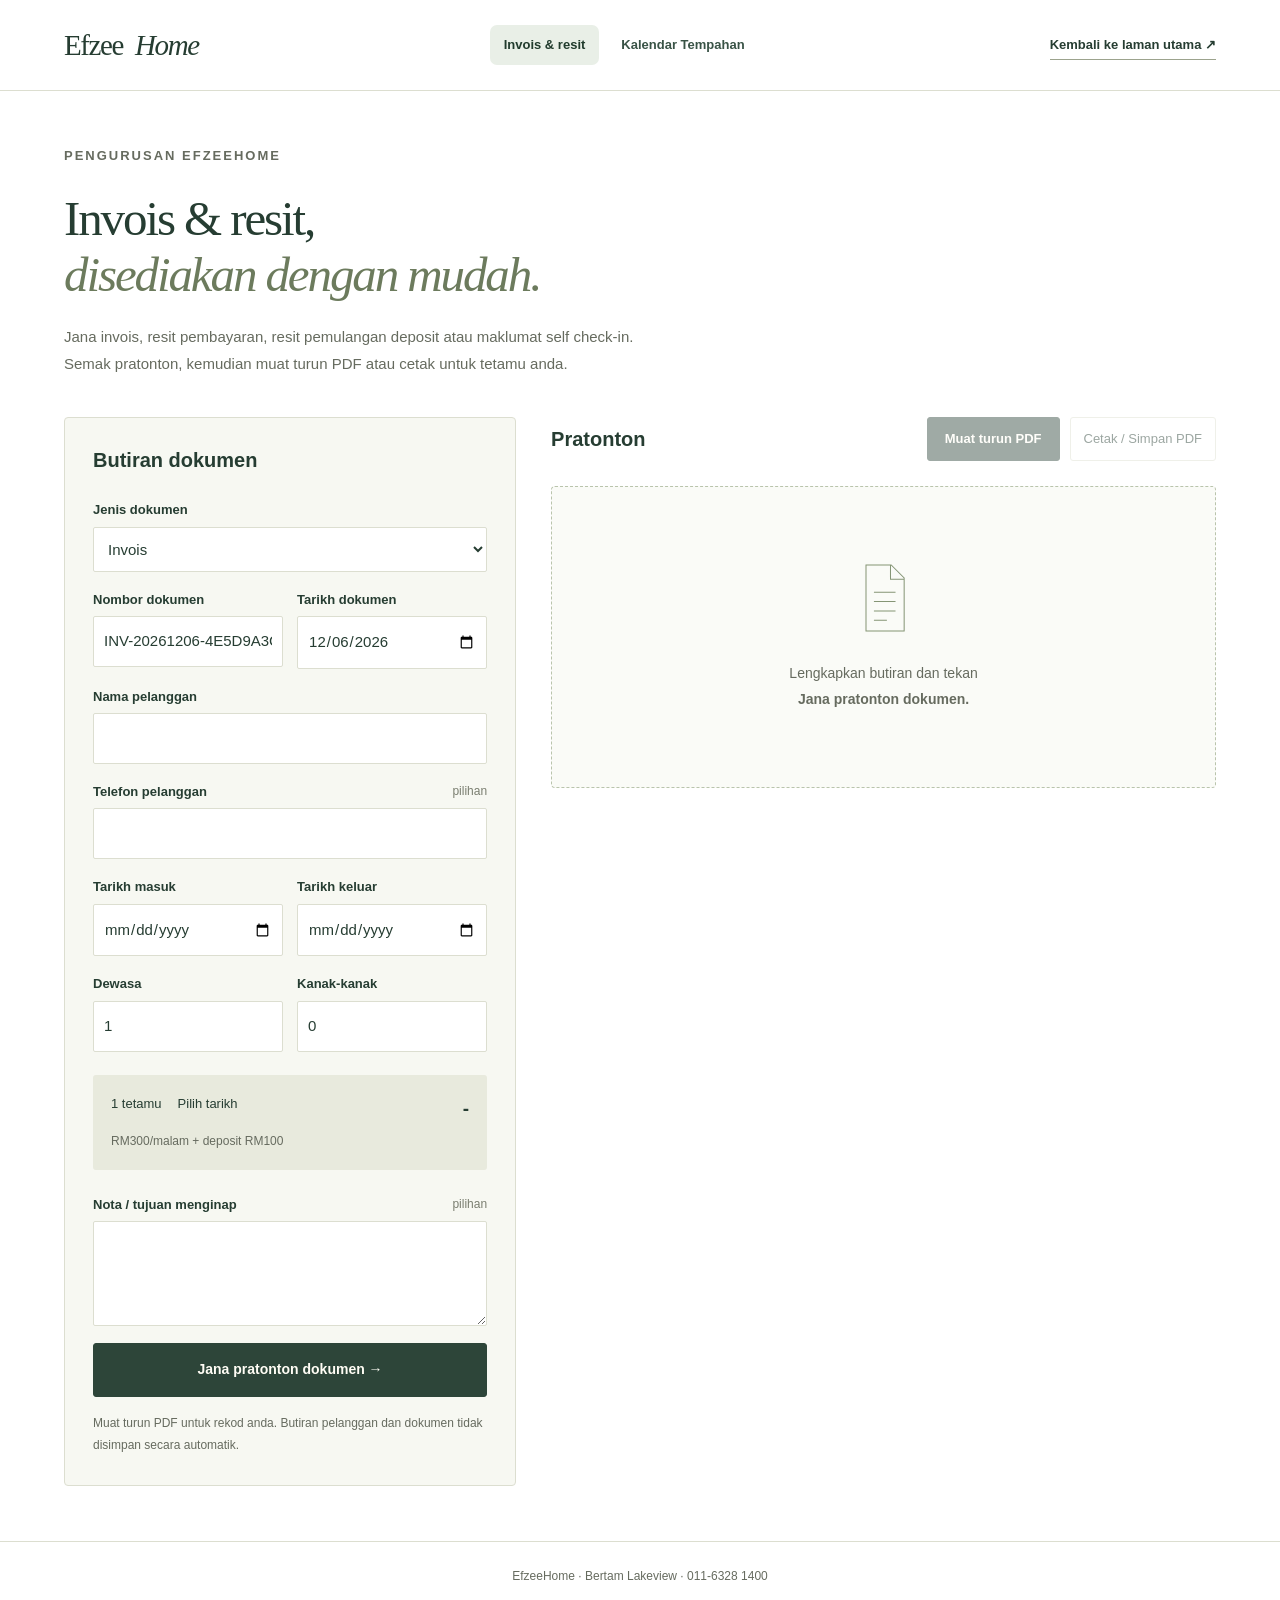
==== EfzeeHome_Pengurusan_02.html @ 1e1222c1 "add pengurusan_02 file" ====
<!doctype html>
<!--
EfzeeHome_Pengurusan — complete single-file HTML export.
Source: existing EfzeeHome Pengurusan version 6, commit b2fa638367b74bf30265bd9118d357f1d5896020.
CSS, JavaScript, the PDF library, favicon and the original house photograph are embedded.
Customer information is processed in the current browser session and is not saved automatically.

Bundled pdf-lib licence:
MIT License

Copyright (c) 2019 Andrew Dillon

Permission is hereby granted, free of charge, to any person obtaining a copy
of this software and associated documentation files (the "Software"), to deal
in the Software without restriction, including without limitation the rights
to use, copy, modify, merge, publish, distribute, sublicense, and/or sell
copies of the Software, and to permit persons to whom the Software is
furnished to do so, subject to the following conditions:

The above copyright notice and this permission notice shall be included in all
copies or substantial portions of the Software.

THE SOFTWARE IS PROVIDED "AS IS", WITHOUT WARRANTY OF ANY KIND, EXPRESS OR
IMPLIED, INCLUDING BUT NOT LIMITED TO THE WARRANTIES OF MERCHANTABILITY,
FITNESS FOR A PARTICULAR PURPOSE AND NONINFRINGEMENT. IN NO EVENT SHALL THE
AUTHORS OR COPYRIGHT HOLDERS BE LIABLE FOR ANY CLAIM, DAMAGES OR OTHER
LIABILITY, WHETHER IN AN ACTION OF CONTRACT, TORT OR OTHERWISE, ARISING FROM,
OUT OF OR IN CONNECTION WITH THE SOFTWARE OR THE USE OR OTHER DEALINGS IN THE
SOFTWARE.

-->

<html lang="ms"><head><meta charset="utf-8"><meta name="viewport" content="width=device-width,initial-scale=1"><meta name="robots" content="noindex,nofollow"><meta name="theme-color" content="#2d4539"><title>EfzeeHome | Jana Invois & Resit</title><link rel="icon" href="[data-uri]">
<style data-source="styles.css">
:root{--page:#fff;--cream:#f7f4ec;--paper:#fff;--forest:#2d4539;--ink:#263d32;--sage:#e8eadd;--muted:#666b5f;--line:#dcded0;--gold:#ad8056;--serif:Georgia,'Times New Roman',serif;--sans:Inter,'Segoe UI',Arial,sans-serif}
*{box-sizing:border-box}html{scroll-behavior:smooth;scroll-padding-top:110px}body{margin:0;background:var(--page);color:var(--ink);font-family:var(--sans);font-size:15px;line-height:1.65;-webkit-font-smoothing:antialiased}a{color:inherit;text-decoration:none}button,input,select{font:inherit}button,a,input,select,summary{-webkit-tap-highlight-color:transparent}a,button,summary{touch-action:manipulation}button{cursor:pointer}button:disabled{cursor:wait}img{display:block;max-width:100%}button:focus-visible,a:focus-visible,summary:focus-visible,input:focus-visible,select:focus-visible{outline:3px solid #ae7549;outline-offset:5px}.icon{width:24px;height:24px;fill:none;stroke:currentColor;stroke-width:1.5;stroke-linecap:round;stroke-linejoin:round;flex-shrink:0}.icon-defs{position:absolute;width:0;height:0;overflow:hidden}.section-wrap{width:min(1232px,calc(100% - 112px));margin-inline:auto}.section-space{padding-block:110px}.eyebrow{font-size:13px;letter-spacing:2px;line-height:1.5;font-weight:650;margin:0 0 25px}.tiny-line{width:30px;height:1px;background:var(--gold);display:inline-block;vertical-align:middle;margin-right:12px}h1,h2,h3,p{margin-top:0}h1,h2{font-family:var(--serif);font-weight:400;letter-spacing:-2.1px;line-height:1.08}h2{font-size:clamp(38px,4vw,54px);margin-bottom:24px}h1 em,h2 em{font-weight:400;color:#6c7b5d}p{color:var(--muted)}.button{display:inline-flex;align-items:center;justify-content:center;gap:20px;min-height:54px;padding:15px 22px;background:var(--forest);color:#fffdf5;font-size:15px;font-weight:600;border:1px solid var(--forest);border-radius:3px;line-height:1.4;transition:background .18s,transform .18s}.button:hover{background:#3e5845;transform:translateY(-2px)}.button .icon{width:20px;height:20px}.button-small{min-height:42px;padding:11px 17px;gap:14px}.text-link{display:inline-flex;align-items:center;gap:13px;font-size:15px;font-weight:600;border-bottom:1px solid #9ca38d;padding-block:5px;line-height:1.5}.text-link:hover{color:#74805b;border-color:currentColor}.text-link .icon{width:18px;height:18px}.skip-link{position:fixed;top:8px;left:12px;z-index:1000;padding:12px 20px;background:white;transform:translateY(-150%)}.skip-link:focus{transform:none}
.topline{padding:9px 56px;background:var(--forest);color:#f3eedf;font-size:13px;letter-spacing:.8px;display:flex;justify-content:space-between}.topline-right{opacity:.8}.site-header{position:sticky;top:0;z-index:20;background:rgba(255,255,255,.97);border-bottom:1px solid rgba(45,69,57,.12)}.header-inner{max-width:1344px;margin:auto;display:flex;justify-content:space-between;align-items:center;gap:30px;padding:22px 56px}.brand{font-family:var(--serif);font-size:29px;letter-spacing:-1.4px;line-height:1.2;display:flex;align-items:center;gap:12px}.brand-light{font-style:italic;font-weight:400}.brand-mark{width:40px;height:40px;display:grid;place-items:center;border:1px solid #afb59d;border-radius:50%}.brand-mark .icon{width:21px;height:21px;stroke-width:1.15}.brand small{font-family:var(--sans);font-size:12px;font-weight:500;letter-spacing:1.8px;display:block;margin-top:5px}.header-inner nav{display:flex;align-items:center;gap:28px;font-size:14px;font-weight:550}.header-inner nav>a:not(.button){padding-block:10px;border-bottom:1px solid transparent}.header-inner nav>a:not(.button):hover{border-color:var(--gold)}.menu-toggle{display:none}
.hero{display:grid;grid-template-columns:1.04fr 1fr;gap:6%;padding-top:52px;padding-bottom:45px;align-items:center}.hero-copy{padding-block:22px 12px}.hero .eyebrow{font-size:12px;letter-spacing:1.5px}.hero h1{font-size:clamp(60px,7.6vw,102px);line-height:1.015;letter-spacing:-4px;margin:0 0 29px}.hero-description{max-width:370px;font-size:15px;line-height:1.9;margin-bottom:29px}.hero-actions{display:flex;align-items:center;gap:23px;flex-wrap:wrap}.hero-actions .text-link{font-size:14px}.hero-note{display:flex;align-items:center;gap:11px;font-size:13px;color:var(--muted);margin-top:44px}.hero-note .icon{width:18px;height:18px;color:#7b8869}.hero-art{margin:0;position:relative}.art-frame{position:relative;overflow:hidden;border-radius:45% 45% 3px 3px;background:#e0d7c5;aspect-ratio: .9}.art-frame>img{width:100%;height:100%;object-fit:cover}.art-label{position:absolute;bottom:29px;left:24px;padding:15px 23px 17px;background:rgba(250,247,236,.94);font-family:var(--serif);font-size:18px;line-height:1.4;border-radius:2px;box-shadow:0 6px 30px #4f473215}.art-label em{color:#637154;font-size:22px}.small-sun{float:left;font-size:30px;color:#a77e4d;margin-right:12px;line-height:1.7}.art-location{position:absolute;top:38px;left:50%;transform:translateX(-50%);font-size:12px;text-transform:uppercase;letter-spacing:2px;display:flex;align-items:center;gap:6px;white-space:nowrap}.art-location .icon{width:13px;height:13px}.hero-art figcaption{font-size:12px;letter-spacing:1.6px;text-align:right;color:#7c806f;margin-top:11px}
.quick-facts{border-top:1px solid var(--line);border-bottom:1px solid var(--line);display:grid;grid-template-columns:repeat(4,1fr);padding-block:29px}.fact{display:flex;align-items:center;gap:19px;padding-left:28px;border-right:1px solid var(--line)}.fact:first-child{padding-left:0}.fact:last-child{border:0}.fact>.icon{width:30px;height:30px;color:#6f7e61;stroke-width:1.15}.fact>div{display:flex;align-items:baseline;gap:11px}.fact strong{font-family:var(--serif);font-size:39px;font-weight:400;line-height:1}.fact span{font-size:13px;color:var(--muted)}.fact-text>div{display:block}.fact-text strong{font-family:var(--sans);font-size:15px;font-weight:600;display:block;margin-bottom:9px}.fact-text span{display:block;font-size:12px}
.section-heading{display:grid;grid-template-columns:1fr 1fr;column-gap:12%;align-items:end}.section-heading .eyebrow{grid-column:1/-1;margin-bottom:24px}.section-heading h2{margin-bottom:0}.section-heading>p:last-child{font-size:15px;max-width:375px;line-height:1.9;margin-bottom:4px}.amenity-grid{display:grid;grid-template-columns:repeat(4,1fr);margin-top:52px;border-top:1px solid var(--line);border-left:1px solid var(--line)}.amenity{border-bottom:1px solid var(--line);border-right:1px solid var(--line);padding:28px 25px 25px;transition:background .2s}.amenity:hover{background:#eeeee2}.amenity>.icon{width:30px;height:30px;stroke-width:1.2;margin-bottom:18px;color:#6c7b5b}.amenity h3{font-size:15px;margin-bottom:7px;font-weight:600}.amenity p{font-size:13px;line-height:1.8;margin-bottom:0;max-width:180px}.photo-note{margin-top:23px;display:flex;justify-content:space-between;align-items:center;gap:20px;font-size:13px}.photo-note>span{display:flex;gap:10px;align-items:center;color:var(--muted)}.photo-note>span .icon{width:18px;height:18px}.photo-note a{font-size:13px}
.stay-guide{background:var(--sage)}.guide-inner{padding-block:85px;display:grid;grid-template-columns:1fr 1fr;gap:12%}.guide-intro h2{font-size:46px}.guide-intro>p:not(.eyebrow){font-size:15px;max-width:310px;line-height:1.9}.guide-seal{margin-top:35px;display:flex;align-items:center;gap:13px;font-size:13px;color:#6d765f}.guide-seal>.icon{width:42px;height:42px;padding:10px;border:1px solid #b9c0a8;border-radius:50%}.rules{display:flex;flex-direction:column;justify-content:center}.rule{padding:28px 0;border-top:1px solid #c4cbb5;display:flex;gap:22px;align-items:baseline}.rule:last-child{border-bottom:1px solid #c4cbb5}.rule-number{font-size:13px;color:#839074}.rule h3{font-family:var(--serif);font-weight:400;font-size:25px;margin:0 0 6px;letter-spacing:-.5px}.rule p{font-size:14px;line-height:1.8;margin:0;max-width:300px}.rule>.icon{width:17px;height:17px;margin-left:auto;color:#82916c}
.location{display:grid;grid-template-columns:1fr 1fr;gap:12%;align-items:center}.location-title>p:not(.eyebrow){max-width:345px;font-size:15px;line-height:1.9}.location-title .location-note{font-size:12px!important;max-width:300px;margin:17px 0 0;color:#848776}.location-card{background:#ebe4d4;padding:29px 35px 23px;position:relative;overflow:hidden;border-radius:3px}.location-ornament{margin:-3px -35px 20px}.location-ornament svg{width:100%;height:auto;max-height:210px;stroke:#9a9f81;stroke-width:1.2;fill:none;stroke-linecap:round;stroke-linejoin:round}.location-caption{font-size:12px;font-weight:600;letter-spacing:1.7px;color:#73795e}.location-card>p{font-family:var(--serif);font-size:29px;line-height:1.3;letter-spacing:-.7px;color:var(--ink);margin-top:15px;margin-bottom:30px}.location-card>p em{color:#7c8565}.location-card-bottom{border-top:1px solid #cdc9b5;padding-top:17px;display:flex;justify-content:space-between;align-items:center;font-size:12px}.location-card-bottom>span:first-child{font-family:var(--serif);font-size:18px;letter-spacing:-.7px}.location-card-bottom>span:last-child{display:flex;align-items:center;gap:4px}.location-card-bottom .icon{width:12px;height:12px}
.faq{display:grid;grid-template-columns:1fr 1.2fr;gap:10%;padding-bottom:105px}.faq h2{font-size:45px}.faq .eyebrow{margin-bottom:20px}.faq-list{border-top:1px solid var(--line)}details{border-bottom:1px solid var(--line)}summary{display:flex;align-items:center;justify-content:space-between;gap:20px;list-style:none;cursor:pointer;font-size:15px;font-weight:550;padding:20px 0}summary::-webkit-details-marker{display:none}summary>span{font-size:23px;font-weight:300;line-height:1;transition:transform .15s}details[open] summary>span{transform:rotate(45deg)}details>p{font-size:14px;line-height:1.9;max-width:440px;margin:0 35px 20px 0}
.booking-section{background:var(--forest);color:var(--cream)}.booking-layout{padding-block:90px;display:grid;grid-template-columns:1fr 1fr;gap:12%;align-items:center}.booking-copy .eyebrow{color:#c9cdb8}.booking-copy h2{font-size:57px;margin-bottom:28px;line-height:1.13}.booking-copy h2 em{color:#c4cba9}.booking-copy>p:not(.eyebrow){color:#c0c8b8;font-size:15px;line-height:1.95;max-width:335px}.phone-link{display:inline-flex;gap:30px;align-items:center;font-family:var(--serif);font-size:28px;letter-spacing:-.3px;margin-top:17px;border-bottom:1px solid #748270;padding-bottom:7px}.phone-link .icon{width:20px;height:20px}.phone-link:hover{color:#d1d8bb}.booking-note{display:flex;align-items:center;gap:9px;font-size:12px;color:#c0c8b8;margin-top:29px}.booking-note .icon{width:17px;height:17px}.booking-card{padding:32px;background:var(--paper);color:var(--ink);border-radius:3px;box-shadow:0 10px 35px #10221818}.booking-card-header{display:flex;align-items:center;justify-content:space-between;margin-bottom:22px;padding-bottom:16px;border-bottom:1px solid var(--line)}.booking-card-header .eyebrow{font-size:12px;margin:0;letter-spacing:1.7px}.booking-card-header .icon{width:20px;height:20px;color:#8a9279}.booking-card h3{font-family:var(--serif);font-size:25px;font-weight:400;letter-spacing:-.6px;margin-bottom:23px}.field{margin-bottom:17px;min-width:0}.field label{display:flex;align-items:center;justify-content:space-between;gap:8px;font-size:13px;font-weight:600;margin-bottom:6px}.field label>span{font-size:12px;color:#7a7e70;font-weight:400}.field input,.field select{appearance:auto;display:block;width:100%;min-width:0;background:#f5f3ea;border:1px solid #dcded0;border-radius:2px;color:var(--ink);padding:12px 10px;font-size:14px;min-height:44px}.field input::placeholder{color:#8a8d7d}.field input:focus,.field select:focus{background:white;border-color:#798568}.date-fields{display:grid;grid-template-columns:1fr 1fr;gap:12px}.stay-summary{display:flex;justify-content:space-between;gap:10px;font-size:12px;padding-block:10px 14px;line-height:1.7}.summary-home{font-family:var(--serif);font-style:italic;color:#858e76}.booking-submit{width:100%;justify-content:space-between;gap:8px;font-size:14px;min-height:51px;padding:13px 15px}.booking-submit .icon{width:18px;height:18px}.form-note{font-size:12px;line-height:1.9;text-align:center;color:#7b8070;margin:12px 7px 0}.form-error{font-size:13px;color:#a13c28;margin:0 0 12px;background:#fff0e9;padding:9px 11px;border-left:2px solid #b2694b}.noscript-note{font-size:14px}.noscript-note a{text-decoration:underline}
.site-footer{padding-block:43px;display:flex;align-items:center;justify-content:space-between;gap:30px}.footer-brand{font-size:28px;display:block}.site-footer p{font-size:12px;margin:6px 0 0}.footer-center,.footer-contact{display:flex;flex-direction:column;font-size:12px;gap:8px;color:var(--muted)}.footer-contact{text-align:right}.footer-contact>a{display:flex;align-items:center;gap:10px;justify-content:end;font-weight:600;color:var(--ink)}.footer-contact .icon{width:15px;height:15px}.mobile-booking{display:none}
@media(min-width:1450px){.hero{padding-top:65px;padding-bottom:60px}.hero h1{font-size:108px}.header-inner{max-width:1456px}.art-frame{max-height:660px}.hero-description{font-size:14px}.hero .eyebrow{font-size:13px}}
@media(max-width:1100px){.section-wrap{width:calc(100% - 72px)}.header-inner{padding-inline:36px}.topline{padding-inline:36px}.header-inner nav{gap:20px}.hero{gap:5%}.hero h1{font-size:79px;letter-spacing:-3px}.hero-description{font-size:15px}.hero-actions{gap:15px}.hero-actions .button{font-size:14px;padding-inline:15px;gap:12px}.hero-actions .text-link{font-size:13px}.hero-note{margin-top:28px;font-size:12px}.fact{padding-left:18px;gap:12px}.fact>div{gap:8px}.fact strong{font-size:34px}.fact span{font-size:12px}.fact-text strong{font-size:14px}.fact-text span{font-size:12px}.fact>.icon{width:25px;height:25px}.section-space{padding-block:85px}.section-heading{column-gap:8%}.amenity{padding:23px 20px}.guide-inner,.location,.booking-layout{gap:8%}.guide-intro h2{font-size:40px}.booking-copy h2{font-size:49px}.booking-card{padding:26px}.art-label{left:18px;bottom:22px;padding:12px 17px;font-size:15px}.art-label em{font-size:19px}.small-sun{font-size:25px}.faq{padding-bottom:85px}}
@media(max-width:800px){html{scroll-padding-top:95px}.header-inner{padding:18px 30px}.section-wrap{width:calc(100% - 60px)}.topline{padding-inline:30px}.brand{font-size:27px}.brand-mark{width:36px;height:36px}.header-inner nav{gap:15px;font-size:13px}.header-inner nav>a:nth-child(3){display:none}.button-small{padding:10px 12px;font-size:13px;gap:10px}.hero{gap:5%;padding-top:38px}.hero h1{font-size:64px;letter-spacing:-2.6px}.hero .eyebrow{font-size:12px;letter-spacing:1.1px}.tiny-line{width:19px;margin-right:8px}.hero-description{font-size:14px;line-height:1.8;margin-bottom:22px}.hero-actions{align-items:start;flex-direction:column;gap:12px}.hero-note{font-size:12px;margin-top:20px;gap:8px}.art-frame{aspect-ratio:.73}.art-frame>img{object-fit:cover;object-position:51% center}.art-label{left:12px;right:12px;font-size:14px;text-align:center;padding-inline:8px}.art-label em{font-size:17px}.small-sun{display:none}.art-location{font-size:12px;letter-spacing:1px;top:30px}.hero-art figcaption{font-size:12px;letter-spacing:1px}.quick-facts{grid-template-columns:repeat(2,1fr);padding-block:0}.fact{padding:22px;border-right:0}.fact:first-child{padding-left:22px}.fact:nth-child(odd){border-right:1px solid var(--line)}.fact:nth-child(-n+2){border-bottom:1px solid var(--line)}.fact-text strong{font-size:15px}.fact-text span{font-size:12px}.section-heading h2{font-size:38px}.section-heading>p:last-child{font-size:14px}.amenity-grid{grid-template-columns:repeat(2,1fr);margin-top:35px}.amenity{padding:25px}.amenity p{max-width:none;font-size:14px}.amenity h3{font-size:15px}.photo-note{align-items:start;flex-direction:column;gap:11px}.guide-inner{gap:7%;padding-block:65px}.guide-intro h2{font-size:34px}.guide-intro>p:not(.eyebrow){font-size:14px}.rule{gap:12px;padding:23px 0}.rule h3{font-size:21px}.rule p{font-size:13px}.guide-seal{font-size:12px}.location{gap:6%}.location h2{font-size:38px}.location-title>p:not(.eyebrow){font-size:14px}.location .text-link{font-size:13px}.location-card{padding:20px 23px}.location-ornament{margin-inline:-23px}.location-card>p{font-size:24px}.location-caption{font-size:12px;letter-spacing:1.1px}.location-card-bottom{font-size:12px}.location-card-bottom>span:first-child{font-size:17px}.faq{gap:7%;grid-template-columns:.8fr 1.2fr}.faq h2{font-size:35px}.faq summary{font-size:14px}.booking-layout{gap:6%;padding-block:65px}.booking-copy h2{font-size:40px}.booking-copy>p:not(.eyebrow){font-size:14px}.booking-copy .eyebrow{font-size:12px}.booking-card{padding:22px}.booking-card h3{font-size:23px}.booking-card-header{margin-bottom:18px}.date-fields{gap:8px}.field input,.field select{padding:10px 7px;font-size:13px}.booking-submit{font-size:13px;padding-inline:10px}.booking-submit>.icon:first-child{display:none}.stay-summary{font-size:12px}.booking-note{font-size:12px}.phone-link{font-size:25px;gap:18px}.field label>span{font-size:12px}}
@media(max-width:600px){html{scroll-padding-top:85px}.section-wrap{width:calc(100% - 40px)}.topline{padding:7px 20px;font-size:12px;letter-spacing:.4px}.header-inner{padding:14px 20px;gap:10px}.brand{font-size:27px;gap:9px}.brand small{font-size:12px;letter-spacing:1.3px}.brand-mark{width:34px;height:34px}.menu-toggle{display:flex;gap:8px;align-items:center;background:transparent;border:1px solid #c8ceba;padding:10px 12px;border-radius:2px;color:var(--ink);font-size:13px}.menu-bars,.menu-bars:after,.menu-bars:before{display:block;width:14px;height:1px;background:currentColor;position:relative}.menu-bars:before,.menu-bars:after{content:'';position:absolute;left:0}.menu-bars:before{top:-4px}.menu-bars:after{top:4px}.header-inner nav{display:none;position:absolute;top:100%;left:0;right:0;background:var(--page);padding:12px 20px 22px;border-bottom:1px solid var(--line);box-shadow:0 15px 25px #2337260d;font-size:15px;align-items:stretch;gap:5px}.header-inner nav.is-open{display:flex;flex-direction:column}.header-inner nav>a:not(.button){padding-block:12px}.header-inner nav>a:nth-child(3){display:block}.header-inner nav>.button{margin-top:8px;min-height:44px;font-size:15px;justify-content:space-between}.hero{display:flex;flex-direction:column;padding-top:35px;padding-bottom:29px;gap:30px;align-items:stretch}.hero-copy{padding:0}.hero .eyebrow{font-size:12px;letter-spacing:1.2px;margin-bottom:20px}.hero h1{font-size:clamp(62px,15.5vw,89px);line-height:1.02;letter-spacing:-3px;margin-bottom:23px}.hero h1 br:nth-child(2){display:none}.hero h1 em:before{content:' '}.hero-description{font-size:15px;max-width:340px;margin-bottom:24px;line-height:1.85}.hero-actions{flex-direction:row;align-items:center;gap:18px}.hero-actions .button{font-size:14px;min-height:49px;padding:13px 16px}.hero-actions .text-link{font-size:13px;gap:6px}.hero-note{margin-top:23px;font-size:12px;max-width:none}.hero-art{width:100%}.art-frame{aspect-ratio:1.08;border-radius:43% 43% 3px 3px}.art-frame>img{object-position:50% 62%}.art-label{left:17px;right:auto;bottom:18px;font-size:15px;padding:12px 19px;text-align:left}.art-label em{font-size:20px}.small-sun{display:block;font-size:27px}.art-location{font-size:12px;letter-spacing:1px;top:24px}.hero-art figcaption{font-size:12px;margin-top:9px}.quick-facts{margin-top:4px}.fact{gap:13px;padding:22px 13px}.fact:first-child{padding-left:13px}.fact>.icon{width:25px;height:25px}.fact>div{gap:9px}.fact strong{font-size:34px}.fact span{font-size:12px}.fact-text strong{font-size:14px;margin-bottom:7px}.fact-text span{font-size:12px}.section-space{padding-block:61px}.section-heading{display:block}.eyebrow{font-size:12px;letter-spacing:1.6px;margin-bottom:18px}.section-heading .eyebrow{margin-bottom:18px}h2,.section-heading h2{font-size:37px;letter-spacing:-1.4px;line-height:1.14}.section-heading>p:last-child{font-size:14px;margin-top:23px;max-width:340px}.amenity-grid{margin-top:28px}.amenity{padding:24px 16px}.amenity>.icon{width:28px;height:28px;margin-bottom:15px}.amenity h3{font-size:14px}.amenity p{font-size:12px;line-height:1.8}.photo-note{gap:9px;margin-top:20px;font-size:12px}.photo-note .text-link{font-size:12px;gap:7px}.guide-inner{display:block;padding-block:56px}.guide-intro h2{font-size:37px}.guide-intro>p:not(.eyebrow){max-width:300px;font-size:14px}.guide-seal{display:none}.rules{margin-top:28px}.rule{padding:22px 0;gap:18px}.rule h3{font-size:24px}.rule p{font-size:13px;max-width:240px}.rule-number{font-size:12px}.location{display:block}.location-title h2{font-size:40px}.location-title>p:not(.eyebrow){font-size:14px;max-width:310px}.location-title .location-note{font-size:12px!important}.location-card{margin-top:30px;padding:22px 26px}.location-ornament{margin:-2px -26px 15px}.location-ornament svg{max-height:180px}.location-caption{font-size:12px;letter-spacing:1.5px}.location-card>p{font-size:28px;margin-bottom:28px}.location-card-bottom{font-size:12px}.faq{display:block;padding-bottom:60px}.faq h2{font-size:37px;margin-bottom:28px}.faq h2 br{display:none}.faq h2 em:before{content:' '}.faq summary{font-size:14px;padding-block:18px}.faq details p{font-size:13px}.booking-layout{display:block;padding-block:55px 42px}.booking-copy h2{font-size:47px;line-height:1.1;letter-spacing:-1.7px;margin-bottom:24px}.booking-copy>p:not(.eyebrow){font-size:14px;max-width:330px}.booking-copy .eyebrow{font-size:12px}.booking-note{margin-top:18px;font-size:12px}.phone-link{margin-top:12px;font-size:28px}.booking-card{margin-top:32px;padding:24px 20px}.booking-card h3{font-size:25px}.booking-card-header .eyebrow{font-size:12px}.field{margin-bottom:18px}.field label{font-size:13px}.field label>span{font-size:12px}.field input,.field select{font-size:15px;min-height:47px;padding:11px 10px}.date-fields{gap:12px}.booking-submit{min-height:52px;font-size:14px;padding:13px 14px}.booking-submit>.icon:first-child{display:block}.stay-summary{font-size:12px}.form-note{font-size:12px}.site-footer{align-items:start;flex-wrap:wrap;padding-block:33px 95px;gap:25px}.site-footer>div:first-child{width:100%}.footer-brand{font-size:30px}.site-footer p{font-size:13px}.footer-center,.footer-contact{font-size:12px}.footer-center{gap:6px}.footer-contact{margin-left:auto;gap:6px}.mobile-booking{display:flex;position:fixed;bottom:12px;left:20px;right:20px;z-index:10;justify-content:space-between;padding:14px 20px;min-height:50px;font-size:15px;box-shadow:0 4px 25px #162d3340;border:1px solid #d4d9c645}.mobile-booking.is-hidden{visibility:hidden;pointer-events:none;opacity:0}.button:hover{transform:none}}
@media(max-width:360px){.hero h1{font-size:57px}.hero-actions{gap:12px}.hero-actions .button{font-size:13px;padding-inline:12px;gap:10px}.hero-actions .text-link{font-size:12px}.field label>span{font-size:12px}.booking-card{padding-inline:16px}.date-fields{gap:9px}.field input{font-size:14px;padding-inline:7px}.booking-submit{font-size:13px}.fact{gap:8px;padding-inline:10px}.fact:first-child{padding-left:10px}.fact-text strong{font-size:13px}.fact-text span{font-size:12px}}
@media(prefers-reduced-motion:reduce){html{scroll-behavior:auto}*,*:before,*:after{transition:none!important;animation:none!important}}

/* Real property photography. Original files remain available in the viewer. */
.gallery-section{border-bottom:1px solid var(--line)}
.photo-grid{display:grid;grid-template-columns:repeat(6,minmax(0,1fr));gap:34px 26px;margin-top:42px}
.gallery-card{grid-column:span 2;min-width:0;display:block;border-radius:3px}
.gallery-card.gallery-wide{grid-column:span 3}
.gallery-card figure{margin:0}
.gallery-image{position:relative;overflow:hidden;background:var(--sage);border-radius:3px;aspect-ratio:4/5}
.gallery-wide .gallery-image{aspect-ratio:4/3}
.gallery-image>img{width:100%;height:100%;object-fit:cover;object-position:center;transition:transform .3s}
.gallery-card:hover .gallery-image>img{transform:scale(1.025)}
.gallery-expand{position:absolute;right:13px;bottom:13px;background:rgba(255,255,255,.94);border:1px solid #dcded0;color:var(--forest);padding:7px 11px;border-radius:2px;font-size:12px;font-weight:600}
.gallery-card figcaption{display:flex;justify-content:space-between;align-items:start;gap:15px;padding-top:15px}
.gallery-card h3{font-family:var(--serif);font-size:25px;font-weight:400;line-height:1.25;margin:0 0 5px;letter-spacing:-.5px}
.gallery-card figcaption p{font-size:13px;margin:0;line-height:1.6}
.gallery-number{font-size:12px;color:var(--muted);padding-top:5px}
.gallery-footnote{font-size:12px;text-align:right;margin:26px 0 0;color:var(--muted)}
.photo-viewer{width:min(1000px,calc(100% - 32px));max-width:none;max-height:calc(100dvh - 32px);padding:0;border:1px solid var(--line);border-radius:4px;background:white;color:var(--ink);overflow:auto;overscroll-behavior:contain}
.photo-viewer:not([open]){display:none}
.photo-viewer::backdrop{background:rgba(16,31,24,.85)}
.photo-viewer-inner{padding:20px 24px}
.photo-viewer-top,.photo-viewer-caption,.photo-viewer-nav{display:flex;align-items:center;justify-content:space-between;gap:18px}
.photo-viewer-top{padding-bottom:15px}
.photo-viewer-top .eyebrow{font-size:12px;margin:0;letter-spacing:1.5px}
.photo-control{display:inline-flex;align-items:center;justify-content:center;gap:10px;min-height:44px;padding:9px 14px;background:white;border:1px solid var(--line);border-radius:3px;color:var(--ink);font-size:14px}
.photo-control:hover{background:var(--sage)}
.photo-control>span{font-size:23px;line-height:1}
.photo-stage{display:flex;align-items:center;justify-content:center;background:var(--cream);min-height:150px}
.photo-stage img{width:auto;height:auto;max-width:100%;max-height:65dvh;object-fit:contain}
.photo-viewer-caption{padding-top:17px;align-items:start}
.photo-viewer-caption h3{font-family:var(--serif);font-weight:400;font-size:23px;letter-spacing:-.4px;line-height:1.4;margin:0}
.photo-viewer-caption>span{flex-shrink:0;font-size:13px;color:var(--muted);padding-top:5px}
.photo-viewer-nav{border-top:1px solid var(--line);margin-top:18px;padding-top:15px}
.photo-key-hint{font-size:12px;color:var(--muted);text-align:center}
@media(max-width:900px){.photo-grid{gap:28px 20px}.gallery-card h3{font-size:23px}.gallery-card figcaption p{font-size:12px}}
@media(max-width:600px){.photo-grid{grid-template-columns:repeat(2,minmax(0,1fr));gap:27px 16px;margin-top:28px}.gallery-card,.gallery-card.gallery-wide{grid-column:span 1}.gallery-card:first-child{grid-column:1/-1}.gallery-image,.gallery-wide .gallery-image{aspect-ratio:3/4}.gallery-card:first-child .gallery-image{aspect-ratio:4/3}.gallery-card h3{font-size:22px}.gallery-card figcaption{padding-top:12px;gap:7px}.gallery-number{display:none}.gallery-expand{font-size:12px;right:8px;bottom:8px;padding:6px 9px}.gallery-footnote{font-size:12px;margin-top:22px}.photo-viewer{width:calc(100% - 20px);max-height:calc(100dvh - 20px)}.photo-viewer-inner{padding:13px 12px}.photo-viewer-top{padding-bottom:12px;gap:10px}.photo-viewer-top .eyebrow{font-size:11px;letter-spacing:1px}.photo-stage img{max-height:60dvh}.photo-viewer-caption h3{font-size:21px}.photo-viewer-caption{gap:12px}.photo-viewer-caption>span{font-size:12px}.photo-viewer-nav{gap:10px;margin-top:14px;padding-top:12px}.photo-key-hint{display:none}.photo-control{font-size:13px;padding-inline:12px}}

/* Readability refinements for the larger supporting text. */
.fact>div{min-width:0}.fact span{line-height:1.5}.fact-text strong{line-height:1.35}.hero-actions{row-gap:16px}.field label{flex-wrap:wrap}.booking-submit{line-height:1.5}.art-label{max-width:calc(100% - 36px)}.photo-note{flex-wrap:wrap}.stay-summary{flex-wrap:wrap}.brand small{letter-spacing:1px;font-size:11px}.hero-art figcaption{letter-spacing:1px}
@media(max-width:1000px){.quick-facts{grid-template-columns:repeat(2,1fr);padding-block:0}.fact{padding:24px;border-right:0}.fact:first-child{padding-left:24px}.fact:nth-child(odd){border-right:1px solid var(--line)}.fact:nth-child(-n+2){border-bottom:1px solid var(--line)}}
@media(min-width:601px) and (max-width:900px){.menu-toggle{display:flex;gap:9px;align-items:center;background:transparent;border:1px solid #c8ceba;padding:11px 14px;border-radius:2px;color:var(--ink);font-size:13px}.menu-bars,.menu-bars:after,.menu-bars:before{display:block;width:14px;height:1px;background:currentColor;position:relative}.menu-bars:before,.menu-bars:after{content:'';position:absolute;left:0}.menu-bars:before{top:-4px}.menu-bars:after{top:4px}.header-inner nav{display:none;position:absolute;top:100%;left:0;right:0;background:var(--page);padding:14px 30px 24px;border-bottom:1px solid var(--line);box-shadow:0 15px 25px #2337260d;font-size:14px;align-items:stretch;gap:5px}.header-inner nav.is-open{display:flex;flex-direction:column}.header-inner nav>a:nth-child(3){display:block}.header-inner nav>a:not(.button){padding-block:12px}.header-inner nav>.button{margin-top:8px;min-height:48px;font-size:14px;justify-content:space-between}}
@media(max-width:800px){.booking-layout{grid-template-columns:1fr;gap:36px}.booking-copy>p:not(.eyebrow){max-width:500px}.booking-copy h2 br:nth-child(2){display:none}.booking-card{width:100%;max-width:560px;justify-self:center}.hero .eyebrow{letter-spacing:1px}.hero-note{align-items:flex-start}}
@media(max-width:600px){.brand small{font-size:10px;letter-spacing:.5px}.hero-actions{flex-wrap:wrap}.hero-note{font-size:12px}.fact{padding:22px 12px;gap:10px}.fact:first-child{padding-left:12px}.fact strong{font-size:34px}.fact-text strong{font-size:14px}.fact span,.fact-text span{font-size:12px}.field input,.field select{font-size:16px}.booking-submit{font-size:14px}.booking-submit>.icon:first-child{display:none}.site-footer{padding-bottom:115px}.mobile-booking{font-size:15px}.topline{font-size:12px;gap:10px}.topline-right{text-align:right}.art-location{top:32px}.art-location .icon{width:15px;height:15px}}
@media(max-width:420px){.date-fields{grid-template-columns:1fr;gap:0}.booking-card{padding-inline:20px}.booking-submit{font-size:13px;gap:7px}.hero-art figcaption{font-size:11px}.topline{font-size:12px}.hero-actions .button{font-size:14px}.hero-actions .text-link{font-size:13px}.brand small{font-size:11px;letter-spacing:0}.brand-mark{display:none}}

/* Inquiry and payment details. */
textarea{font:inherit;resize:vertical}.field textarea{display:block;width:100%;background:#f5f3ea;border:1px solid var(--line);border-radius:2px;color:var(--ink);padding:12px;font-size:14px;line-height:1.7;min-height:105px}.field textarea:focus{outline:3px solid #ae7549;outline-offset:3px;background:white}.field-hint{font-size:12px;margin:-5px 0 20px;line-height:1.65}.booking-layout{grid-template-columns:.9fr 1.1fr;gap:8%;align-items:start}.booking-rate{display:flex;align-items:baseline;gap:8px;margin:25px 0 5px;color:var(--cream)}.booking-rate strong{font-family:var(--serif);font-weight:400;font-size:48px;line-height:1.2}.booking-rate span{font-size:15px;color:#c4cba9}.bank-card{border:1px solid #6f826d;background:#344e40;padding:26px;margin-top:35px;border-radius:3px}.bank-card .eyebrow{font-size:12px;color:#c4cba9;margin-bottom:14px}.bank-card h3{font-family:var(--serif);font-size:28px;font-weight:400;margin-bottom:23px}.bank-card dl{margin:0}.bank-card dl>div{margin-bottom:18px}.bank-card dt{font-size:12px;color:#c0c8b8;margin-bottom:5px}.bank-card dd{margin:0;font-size:15px;line-height:1.7;overflow-wrap:anywhere;color:var(--cream)}.bank-card .bank-number{font-size:25px;letter-spacing:1.2px;font-variant-numeric:tabular-nums}.bank-card button{padding:10px 13px;border:1px solid #a6b19a;color:var(--cream);font-size:13px;background:transparent;border-radius:2px;min-height:43px}.bank-card button:hover{background:#435c47}.bank-card p:last-child{font-size:12px;color:#c0c8b8;line-height:1.8;margin:16px 0 0}.copy-status{display:block;font-size:12px;color:#d4dcc5;margin-top:8px;min-height:18px}.cost-summary{background:#eef0e6;border:1px solid var(--line);padding:18px;border-radius:3px;margin-top:23px}.cost-summary dl{margin:0}.cost-summary dl>div{display:flex;align-items:baseline;justify-content:space-between;gap:14px;margin-bottom:12px}.cost-summary dt{font-size:13px;line-height:1.65}.cost-summary dd{font-size:14px;font-weight:600;white-space:nowrap;margin:0;font-variant-numeric:tabular-nums}.cost-summary dl>.cost-total{border-top:1px solid #c4cbb5;padding-top:15px;margin:17px 0 0}.cost-total dt{font-weight:650}.cost-total dd{font-size:21px}.deposit-policy{font-size:13px;line-height:1.85;margin:17px 0 22px}.form-note{font-size:12px}.owner-link{font-size:12px!important;text-decoration:underline;text-underline-offset:3px;line-height:1.6}.field input,.field select{font-size:15px}.booking-card .field label{font-size:13px}.booking-card .field label>span{font-size:12px}.booking-card .booking-submit{font-size:14px}
@media(max-width:1000px){.booking-layout{gap:6%;grid-template-columns:.85fr 1.15fr}.bank-card{padding:22px}.cost-summary{padding:15px}.cost-summary dt{font-size:12px}.cost-summary dd{font-size:13px}.cost-total dd{font-size:20px}}
@media(max-width:800px){.booking-layout{grid-template-columns:1fr;gap:36px}.bank-card{max-width:560px}.booking-card{max-width:600px}.booking-copy h2 br:nth-child(2){display:block}}
@media(max-width:600px){.field input,.field select,.field textarea{font-size:16px}.cost-summary{padding:16px 13px}.cost-summary dt{font-size:12px}.cost-summary dd{font-size:13px}.cost-total dd{font-size:20px}.booking-rate strong{font-size:43px}.bank-card .bank-number{font-size:25px}.booking-card .booking-submit{font-size:13px}.deposit-policy{font-size:13px}.form-note{font-size:12px}.field-hint{font-size:12px}.cost-total{flex-wrap:wrap}}

.payment-confirmation h3{margin-bottom:12px}.payment-confirmation p:last-child{font-size:14px;margin:0;line-height:1.85}

</style>

<style data-source="documents.css">
.documents-page{background:#fff}.document-header{display:flex;justify-content:space-between;align-items:center;gap:20px;padding:25px 5%;border-bottom:1px solid var(--line)}.document-header .text-link{font-size:13px}.documents-main{max-width:1450px;margin:auto;padding:55px 5%}.documents-intro{max-width:700px;margin-bottom:40px}.documents-intro h1{font-size:49px;line-height:1.15;margin-bottom:20px}.documents-intro h1 em{color:#6c7b5d}.documents-intro>p:last-child{font-size:15px;line-height:1.8;max-width:590px}.documents-layout{display:grid;grid-template-columns:minmax(300px,.85fr) minmax(0,1.25fr);gap:35px;align-items:start}.document-form-panel{padding:28px;background:#f7f8f2;border:1px solid var(--line);border-radius:4px}.document-form-panel h2,.preview-toolbar h2{font-family:var(--sans);font-size:20px;letter-spacing:0;font-weight:600;line-height:1.4;margin-bottom:25px}.document-fields{display:grid;grid-template-columns:1fr 1fr;gap:14px}.document-form-panel .field label{font-size:13px}.document-form-panel .field label>span{font-size:12px}.document-form-panel .field input,.document-form-panel .field select,.document-form-panel .field textarea{background:white;font-size:15px}.document-form-panel .field-hint{font-size:12px;margin:8px 0 0}.document-form-panel button[type=submit]{width:100%;font-size:14px}.document-form-panel fieldset{border:1px solid #c7d0bc;margin:22px 0;padding:20px 15px 8px;border-radius:3px}.document-form-panel legend{font-size:14px;font-weight:600;padding-inline:7px}.document-help{font-size:12px;line-height:1.85;margin:15px 0 0;color:var(--muted)}.document-quote{background:var(--sage);padding:18px;display:flex;flex-wrap:wrap;gap:8px 16px;border-radius:3px;font-size:13px;margin:6px 0 24px}.document-quote strong{margin-left:auto;font-size:19px}.document-quote small{width:100%;font-size:12px;color:var(--muted)}.preview-toolbar{display:flex;align-items:center;justify-content:space-between;gap:15px;flex-wrap:wrap}.preview-toolbar h2{margin:0}.preview-toolbar>div{display:flex;gap:10px;flex-wrap:wrap}.preview-toolbar .button{font-size:13px;min-height:43px}.print-button{padding:10px 13px;min-height:43px;border:1px solid var(--line);background:white;color:var(--ink);border-radius:3px;font-size:13px}.print-button:hover{background:var(--sage)}button:disabled{opacity:.45;cursor:not-allowed}.preview-placeholder{border:1px dashed #b9c4ac;border-radius:4px;padding:75px 25px;margin-top:25px;text-align:center;background:#fafbf7}.preview-placeholder svg{width:58px;height:72px;stroke:#859575;fill:none;stroke-width:1.4}.preview-placeholder p{margin:20px 0 0;font-size:14px;line-height:1.8}.document-paper{background:white;border:1px solid var(--line);box-shadow:0 4px 25px #263d320d;padding:35px;margin-top:25px;font-size:13px;line-height:1.7}.document-paper p{font-size:12px;line-height:1.8}.paper-header{display:flex;justify-content:space-between;gap:20px;border-bottom:2px solid var(--forest);padding-bottom:22px}.paper-header h2{font-size:32px;margin:0 0 8px;letter-spacing:-1px}.paper-header h3{font-size:19px;font-weight:600;margin:0 0 8px;line-height:1.4}.paper-header>div:last-child{text-align:right;max-width:48%;overflow-wrap:anywhere}.paper-header p{margin:0}.paper-customer{margin:25px 0}.paper-label{font-size:10px!important;letter-spacing:1.6px;font-weight:650;color:#758369;margin:0 0 7px!important}.paper-customer h3{font-size:19px;font-weight:600;line-height:1.5;margin:0;overflow-wrap:anywhere}.paper-customer>p:last-child{margin:5px 0 0}.paper-stay{margin:0 0 25px}.paper-stay>div,.paper-payment dl>div{display:grid;grid-template-columns:130px minmax(0,1fr);gap:12px;margin-bottom:7px;font-size:12px}.paper-stay dt,.paper-payment dt{color:var(--muted)}.paper-stay dd,.paper-payment dd{margin:0;overflow-wrap:anywhere}.paper-table{width:100%;border-collapse:collapse;text-align:left;font-size:12px}.paper-table th{background:var(--sage);font-weight:650;padding:11px 10px}.paper-table td{border-bottom:1px solid var(--line);padding:12px 10px;vertical-align:top}.paper-table td:last-child,.paper-table th:last-child{text-align:right;white-space:nowrap}.paper-total{display:flex;justify-content:space-between;gap:15px;padding:17px 10px;margin:12px 0;background:#eef0e6;align-items:center;font-size:12px}.paper-total strong{font-size:21px;white-space:nowrap}.paper-payment{padding:15px 0;border-bottom:1px solid var(--line)}.paper-payment h4,.paper-notes h4{font-size:13px;font-weight:650;margin:0 0 12px}.paper-payment dl{margin:0}.paper-payment dd{font-weight:600}.paper-bank{margin:27px 0 15px}.paper-bank>strong{font-size:14px}.paper-bank p{margin:5px 0 0}.paper-bank b{font-size:16px;font-variant-numeric:tabular-nums}.paper-policy{font-size:11px!important;background:#fafaf4;padding:12px 14px;border-left:2px solid #a6b293}.paper-notes{margin-top:20px;break-inside:avoid}.paper-notes p{white-space:pre-wrap;overflow-wrap:anywhere}.paper-document-note{font-size:11px!important;color:#758369}.paper-footer{font-size:11px;color:var(--muted);border-top:1px solid var(--line);padding-top:15px;margin-top:24px}.documents-footer{border-top:1px solid var(--line);text-align:center;padding:25px;font-size:12px;color:var(--muted)}
@media(max-width:1100px){.documents-layout{grid-template-columns:minmax(280px,.9fr) minmax(0,1fr);gap:25px}.document-paper{padding:25px}.paper-header h2{font-size:27px}.paper-header h3{font-size:17px}.document-form-panel{padding:23px}}
@media(max-width:850px){.documents-layout{grid-template-columns:1fr}.document-form-panel{max-width:650px;width:100%;justify-self:center}.document-preview-panel{max-width:750px;width:100%;justify-self:center}.documents-intro h1{font-size:43px}.document-paper{padding:30px}}
@media(max-width:500px){.document-header{padding:20px;gap:15px}.document-header .brand{font-size:25px}.document-header .text-link{font-size:11px;max-width:130px}.documents-main{padding:35px 20px}.documents-intro h1{font-size:36px}.documents-intro>p:last-child{font-size:14px}.document-form-panel{padding:20px 16px}.document-fields{grid-template-columns:1fr;gap:0}.document-form-panel .field input,.document-form-panel .field select,.document-form-panel .field textarea{font-size:16px}.document-paper{padding:20px 15px}.paper-header{gap:10px}.paper-header h2{font-size:25px}.paper-header h3{font-size:15px}.paper-header p{font-size:10px}.paper-stay>div,.paper-payment dl>div{grid-template-columns:100px minmax(0,1fr);gap:8px}.paper-total{flex-wrap:wrap}.paper-table th,.paper-table td{padding-inline:7px}.paper-table{font-size:11px}.document-quote strong{font-size:18px}.preview-toolbar h2{font-size:19px}}
@page{size:A4;margin:16mm}
.document-form-panel .guest-fields{border:0;margin:0;padding:0;min-width:0}.visually-hidden{position:absolute;width:1px;height:1px;padding:0;margin:-1px;overflow:hidden;clip-path:inset(50%);white-space:nowrap;border:0}
.refund-amount{margin-top:20px}.refund-amount input{font-weight:700;color:var(--forest)!important;background:#eef0e6!important;font-size:23px!important}.refund-confirmation{display:flex;align-items:flex-start;gap:12px;font-size:13px;line-height:1.8;margin:18px 0 10px;cursor:pointer}.refund-confirmation input{flex:0 0 20px;width:20px;height:20px;margin-top:3px;accent-color:var(--forest)}.paper-refund{margin-top:15px}
[hidden]{display:none!important}
/* 65% transparency means the background photograph is rendered at 35% opacity. */
.document-paper.is-checkin{padding:0}
.checkin-sheet{--hotel-gold:#ad8752;--hotel-ivory:#faf7ef;position:relative;isolation:isolate;overflow:hidden;padding:35px;color:var(--forest);background:white}
.checkin-background{position:absolute;inset:0;width:100%;height:100%;object-fit:cover;object-position:center;opacity:.35;z-index:0;pointer-events:none}
.checkin-sheet>*:not(.checkin-background){position:relative;z-index:1}
.checkin-masthead{display:flex;justify-content:space-between;align-items:center;gap:20px;border-bottom:1px solid var(--hotel-gold);padding-bottom:18px;margin-bottom:26px}
.checkin-wordmark{display:block;font-family:var(--serif);font-size:33px;line-height:1.1;letter-spacing:-1.4px}.checkin-wordmark em{font-weight:400}.checkin-place{display:block;margin-top:8px;font-size:10px;letter-spacing:2px;color:#6a5a3e}
.checkin-masthead>p{margin:0;font-size:11px;line-height:1.7;text-align:right;letter-spacing:.7px;color:var(--forest)}
.checkin-hero{margin-bottom:24px;text-align:center}.checkin-heading{min-width:0;padding:7px 0}.checkin-heading .checkin-eyebrow{font-size:10px;letter-spacing:2px;font-weight:650;color:#6a5a3e;margin:0 0 13px}.checkin-heading h2{font-family:var(--serif);font-weight:400;font-size:36px;letter-spacing:-.9px;line-height:1.2;margin:0 0 16px}.checkin-customer{display:block;font-size:31px;font-weight:600;margin:10px 0;overflow-wrap:anywhere}.checkin-destination{display:block;font-size:23px;letter-spacing:0}.checkin-heading>p:last-of-type{font-size:13px;line-height:1.8;margin:0;color:var(--forest)}
.checkin-times{display:grid;grid-template-columns:1fr 1fr;gap:14px;margin:0}.checkin-times>div{min-width:0;padding:17px;background:rgba(250,247,239,.92);border:1px solid #c7b695}.checkin-times dt{font-size:11px;font-weight:600;color:#6a5a3e;margin-bottom:8px}.checkin-times dd{margin:0;font-size:13px;line-height:1.7}.checkin-times dd>span,.checkin-times dd>strong{display:block;overflow-wrap:anywhere}.checkin-times dd>strong{font-size:17px;margin-top:4px}.document-paper .checkin-timezone{font-size:10px;text-align:right;color:var(--forest);margin:7px 0 20px}
.checkin-credentials{display:grid;grid-template-columns:1fr 1fr;gap:14px;margin:0 0 24px}.checkin-credentials>div{min-width:0;background:rgba(250,247,239,.92);border:1px solid #c7b695;padding:18px}.checkin-credentials dt{font-size:12px;font-weight:600;line-height:1.7;margin:0 0 10px;color:#5e573f}.checkin-section-number{color:#6a5a3e;font-size:10px;font-weight:600;letter-spacing:1px;margin-right:6px}.checkin-credentials dd{margin:0;font-size:18px;font-weight:600;line-height:1.6;white-space:pre-wrap;overflow-wrap:anywhere;color:var(--forest)}.checkin-credentials>div:first-child dd{font-size:23px;letter-spacing:1px}.checkin-credentials .checkin-wifi-password-label{margin-top:15px;margin-bottom:5px}
.checkin-address{border-top:1px solid #b39c75;padding:18px;background:rgba(255,255,255,.88)}.checkin-address h3{font-family:var(--sans);font-size:13px;font-weight:600;letter-spacing:0;line-height:1.6;margin:0 0 10px}.checkin-address p{font-size:13px;line-height:1.9;margin-bottom:10px;color:var(--forest)}.checkin-address .checkin-map-label{font-size:12px;font-weight:600;margin:12px 0 4px}.checkin-address a{display:inline-block;font-size:12px;line-height:1.8;color:var(--forest);text-decoration:underline;text-decoration-color:var(--hotel-gold);text-underline-offset:4px;overflow-wrap:anywhere;max-width:100%}
.checkin-welcome{text-align:center;padding:24px 0 22px;margin-top:20px;border-top:1px solid #b39c75}.checkin-welcome p{font-size:13px;font-weight:600;color:var(--forest);line-height:1.8;margin:0 0 8px}.checkin-welcome p:last-child{font-family:var(--serif);font-size:22px;font-style:italic;font-weight:400;margin:0}
.checkin-contact{display:flex;justify-content:space-between;gap:12px;flex-wrap:wrap;border-top:1px solid #b39c75;padding-top:14px;font-size:10px;color:var(--forest);letter-spacing:.4px}
@media(max-width:1100px){.checkin-sheet{padding:25px}.checkin-heading h2{font-size:30px}.checkin-customer{font-size:27px}.checkin-credentials>div{padding:15px}.checkin-credentials>div:first-child dd{font-size:20px}.checkin-times>div{padding:14px}}
@media(max-width:500px){.checkin-sheet{padding:22px 16px}.checkin-masthead{gap:12px;margin-bottom:22px}.checkin-wordmark{font-size:29px}.checkin-masthead>p{font-size:10px}.checkin-place{font-size:9px;letter-spacing:1.4px}.checkin-heading h2{font-size:31px}.checkin-customer{font-size:27px}.checkin-destination{font-size:21px}.checkin-times{gap:10px}.checkin-times>div{padding:12px}.checkin-times dd{font-size:12px}.checkin-times dd>strong{font-size:15px}.checkin-credentials{grid-template-columns:1fr;gap:12px}.checkin-credentials>div{padding:18px}.checkin-welcome p:last-child{font-size:21px}.checkin-address{padding:15px}}
@media print{.checkin-sheet{padding:22px;print-color-adjust:exact;-webkit-print-color-adjust:exact}.checkin-masthead,.checkin-hero,.checkin-times,.checkin-credentials,.checkin-address,.checkin-welcome{break-inside:avoid}.checkin-masthead{margin-bottom:18px;padding-bottom:14px}.checkin-wordmark{font-size:25pt}.checkin-hero{margin-bottom:18px}.checkin-heading h2{font-size:25pt}.checkin-customer{font-size:21pt}.checkin-destination{font-size:16pt}.checkin-times dd{font-size:10pt}.checkin-times dd>strong{font-size:12pt}.checkin-credentials{grid-template-columns:1fr 1fr;margin-bottom:18px}.checkin-credentials dd{font-size:12pt}.checkin-credentials>div:first-child dd{font-size:16pt}.checkin-credentials>div{padding:15px}.checkin-address p{font-size:10pt}.checkin-welcome{padding:18px 0 14px;margin-top:14px}.checkin-welcome p:last-child{font-size:16pt}}
@media print{html,body{background:white!important;color:#263d32!important}.document-header,.documents-intro,.document-form-panel,.preview-toolbar,#document-status,.preview-placeholder,.documents-footer{display:none!important}.documents-main,.documents-layout,.document-preview-panel{display:block!important;width:100%!important;max-width:none!important;margin:0!important;padding:0!important}.document-paper{display:block!important;border:0!important;box-shadow:none!important;padding:0!important;margin:0!important;font-size:10pt;print-color-adjust:exact;-webkit-print-color-adjust:exact}.paper-header,.paper-total,.paper-bank,.paper-policy,.paper-payment{break-inside:avoid}.paper-table thead{display:table-header-group}.paper-table tr{break-inside:avoid}.paper-notes{break-inside:auto}}

/* Guest rules are included only in the check-in document. */
.checkin-house-rules{margin:18px 0 0;padding:16px 20px;background:rgba(250,247,239,.96);border:1px solid #b8a37d;border-radius:3px}
.checkin-house-rules h3{margin:0 0 8px;font:700 15px/1.4 var(--sans);color:#263d32}
.checkin-house-rules ol{margin:0;padding-left:21px}
.checkin-house-rules li{padding-left:3px;margin:0 0 6px;font-size:14px;line-height:1.55;color:#263d32}
.checkin-house-rules li:last-child{margin-bottom:0}
.checkin-house-rules li::marker{font-weight:700}
@media(max-width:500px){.checkin-house-rules{padding:14px 15px}.checkin-house-rules li{font-size:13px}}
@media print{.checkin-house-rules{break-inside:avoid;margin-top:12px;padding:12px 14px;print-color-adjust:exact;-webkit-print-color-adjust:exact}.checkin-house-rules h3{font-size:11pt}.checkin-house-rules li{font-size:10pt;line-height:1.4}}
</style>
<style data-source="calendar.css">
#efzee-documents[hidden],#efzee-calendar[hidden],#efzee-calendar [hidden]{display:none!important}
.efzee-admin-nav{display:flex;justify-content:center;gap:8px;flex-wrap:wrap}
.efzee-admin-nav a{display:inline-flex;align-items:center;min-height:40px;padding:7px 14px;border-radius:7px;color:#395346;font-size:13px;font-weight:700;white-space:nowrap}
.efzee-admin-nav a:hover{background:#f2f5ef}
.efzee-admin-nav a[aria-current="page"]{background:#e9efe7;color:#213b2d}
.ec-page{max-width:1370px;margin:auto;padding:43px 5% 65px;color:#233d31}
.ec-intro{margin-bottom:25px}
.ec-intro .eyebrow{margin:0 0 7px;font-size:11px;color:#526d58}
.ec-intro h1{margin:0 0 8px;font:400 clamp(34px,4.5vw,59px)/1.05 var(--serif)}
.ec-intro p:last-child{margin:0;color:#506257;max-width:64ch}
.ec-layout{display:grid;grid-template-columns:minmax(245px,290px) minmax(0,1fr);align-items:start;gap:20px}
.ec-panel{background:#fff;border:1px solid #dce5dd;border-radius:14px}
.ec-entry,.ec-records{padding:20px}
.ec-panel h2{font:400 26px/1.15 var(--serif);margin:0 0 14px}
.ec-field{display:grid;gap:5px;margin:0 0 13px;min-width:0}
.ec-field label{font-size:13px;color:#314b3d;font-weight:700;line-height:1.3}
.ec-field input,.ec-field select{width:100%;min-width:0;height:43px;border:1px solid #bfcfc3;border-radius:7px;padding:5px 8px;background:white;color:#213b2d;font:inherit;font-size:14px}
.ec-field input::-webkit-date-and-time-value{text-align:left}
.ec-hint,.ec-caption,.ec-storage{color:#506257;font-size:12px;line-height:1.55}
.ec-hint{margin:-3px 0 13px}
.ec-storage{margin:16px 0 0;padding:9px 10px;background:#f2f5ef;border-radius:6px}
.ec-storage.ec-warning,.ec-error{background:#fff0ed;color:#8b2333}
.ec-error{padding:8px 10px;border-radius:6px;font-size:13px;margin:0 0 12px}
.ec-form-actions,.ec-tool-actions,.ec-arrows{display:flex;align-items:center;gap:6px;flex-wrap:wrap}
.ec-primary,.ec-plain,.ec-arrows button{display:inline-flex;justify-content:center;align-items:center;min-height:40px;border-radius:7px;border:1px solid #c7d5ca;padding:6px 12px;background:#fff;color:#294737;font:inherit;font-size:13px;font-weight:700}
.ec-primary{background:#294737;color:white;border-color:#294737}
.ec-primary:hover{background:#395d49}
.ec-plain:hover,.ec-arrows button:hover:not(:disabled){background:#e9efe7}
.ec-arrows button{font-size:24px;line-height:1;width:40px;padding:0}
.ec-arrows button:disabled{opacity:.4;cursor:default}
.ec-workspace{min-width:0}
.ec-share-status{margin:0 3px 11px;color:#506257;font-size:12px;line-height:1.5}
@media print{.ec-share-status{display:none!important}}
.ec-tools{display:flex;gap:10px 14px;justify-content:space-between;align-items:end;flex-wrap:wrap;padding:12px 14px;margin:0 0 12px}
.ec-pickers{flex:1;display:grid;grid-template-columns:minmax(98px,1fr) minmax(69px,.6fr) minmax(128px,1.25fr);gap:8px}
.ec-pickers .ec-field{margin:0}
.ec-tool-actions{flex-shrink:0}
.ec-poster {
  --theme:#082b51;--theme-deep:#061932;--wash:#edf7ff;--wash-strong:#d4e9fa;--gold:#ffce32;--gold-deep:#ba7b06;
  --line-poster:#273c55;--event-a:#ffe67a;--event-b:#d3ef9f;
  position:relative;container-type:inline-size;overflow:hidden;border-radius:15px;border:1px solid #c5d3e1;
  background:radial-gradient(ellipse at 16% 11%,var(--wash-strong),transparent 50%),linear-gradient(150deg,#fff,var(--wash) 70%,#fff);
  color:var(--theme-deep);box-shadow:0 6px 16px #122d4815;font-family:var(--sans)
}
.ec-poster[data-theme="school"]{--theme:#1d4781;--theme-deep:#0b254a;--wash:#f2f8ff;--wash-strong:#ccdefb;--line-poster:#324e76}
.ec-poster[data-theme="raya"]{--theme:#126048;--theme-deep:#062e25;--wash:#f3fbec;--wash-strong:#d3e9cd;--line-poster:#2e5749;--event-b:#c8ecb2}
.ec-poster[data-theme="ramadhan"]{--theme:#4c397d;--theme-deep:#261b49;--wash:#f6f0ff;--wash-strong:#e2d7f4;--line-poster:#514371;--event-b:#e8dbfa}
.ec-poster[data-theme="merdeka"]{--theme:#174079;--theme-deep:#092653;--wash:#f0f6ff;--wash-strong:#cddff7;--line-poster:#2c466a;--event-b:#fce0dc}
.ec-poster[data-theme="cny"]{--theme:#a32425;--theme-deep:#521619;--wash:#fff3ea;--wash-strong:#f8d9d0;--line-poster:#763a3c;--event-b:#ffd5bd}
.ec-symbols{position:absolute;width:0;height:0;overflow:hidden}
.ec-symbol{display:inline-block;flex:none;width:1.12em;height:1.12em;vertical-align:-.18em;fill:none;stroke:currentColor;stroke-width:2.3;stroke-linecap:round;stroke-linejoin:round}
.ec-poster-head{position:relative;isolation:isolate;display:flex;align-items:center;min-height:220px;min-height:clamp(220px,32cqw,310px);padding:clamp(17px,4.3cqw,38px);overflow:hidden;border-bottom:1px solid #ffffffb3}
.ec-poster-head::after{content:"";position:absolute;inset:0;z-index:1;pointer-events:none;background:linear-gradient(90deg,rgba(255,255,255,.94) 0%,rgba(255,255,255,.91) 40%,rgba(255,255,255,.75) 62%,rgba(255,255,255,.14) 100%)}
.ec-poster-content{position:relative;z-index:2;display:grid;gap:clamp(15px,2.7cqw,25px);width:70%;min-width:0}
.ec-poster-identity{display:flex;align-items:center;gap:clamp(8px,1.4cqw,13px);min-width:0;text-align:left;line-height:1;color:var(--theme-deep)}
.ec-poster-identity>svg{display:block;flex:none;margin:0;width:clamp(34px,6.8cqw,65px);height:auto}
.ec-logo-copy{min-width:0}
.ec-poster-brand{margin:0;color:var(--theme-deep);font:italic 700 clamp(20px,3.9cqw,36px)/1.07 var(--serif);letter-spacing:-.04em;white-space:nowrap}
.ec-poster-brand em{font-style:inherit}
.ec-logo-meta{display:flex;align-items:center;flex-wrap:wrap;gap:4px 8px;margin-top:4px}
.ec-poster-stay{margin:0;color:var(--theme);font:700 clamp(8px,1.15cqw,11px)/1.2 var(--sans);letter-spacing:.12em}
.ec-poster-policy{display:inline-block;margin:0;padding:.28em .62em;border:1px solid #d2c3a2;border-radius:99px;background:#fffbef;color:#5a4a2d;font:500 clamp(8px,1.16cqw,11px)/1.1 var(--sans);white-space:nowrap}
.ec-poster-titles{min-width:0;text-align:left;padding:0}
.ec-poster-kicker{display:block;margin:0 0 6px;padding:0;color:var(--theme);font:600 clamp(9px,1.46cqw,13px)/1.45 var(--sans);letter-spacing:.035em}
.ec-poster-ribbon{margin:0;color:var(--theme-deep);font:500 clamp(21px,4.8cqw,44px)/1.08 var(--serif);letter-spacing:-.025em;text-wrap:balance;overflow-wrap:normal}
.ec-month-badge{display:flex;align-items:center;justify-content:flex-start;gap:9px;margin:clamp(9px,1.8cqw,16px) 0 0;padding:clamp(7px,1.4cqw,13px) 0 0;border-top:1px solid #75877866;color:var(--theme)}
.ec-month-badge .ec-symbol{width:1em;height:1em;color:var(--theme);font-size:clamp(19px,2.8cqw,27px)}
.ec-month-badge h2{min-width:0;margin:0;color:var(--theme-deep);font:600 clamp(18px,3.7cqw,34px)/1.18 var(--sans);letter-spacing:-.025em;white-space:normal;overflow-wrap:anywhere}
.ec-cover{position:absolute;inset:0;z-index:0;margin:0;overflow:hidden;pointer-events:none}
.ec-cover img{display:block;position:absolute;inset:0;width:100%;height:100%;object-fit:cover;object-position:50% 54%}
.ec-poster-notices{padding:0 2.4% 1.05%;display:flex;gap:4px;align-items:center;justify-content:center;flex-wrap:wrap}
.ec-poster-notices:has(> :not([hidden])){padding-top:.4%}
.ec-theme-badge,.ec-event-badges li{display:inline-flex;align-items:center;gap:.45em;margin:0;padding:.24em .68em;border-radius:99px;border:1px solid #c59932;color:var(--theme-deep);background:var(--event-a);font-size:clamp(8px,1.8cqw,15px);font-weight:850;line-height:1.2}
.ec-theme-badge .ec-art{width:1.8em;height:1.22em}
.ec-event-badges{display:flex;flex-wrap:wrap;justify-content:center;gap:4px;list-style:none;margin:0;padding:0;min-width:0}
.ec-event-badges li{max-width:100%;flex-wrap:wrap}
.ec-event-badges li strong{overflow-wrap:anywhere}
.ec-event-badges li span{white-space:nowrap}
.ec-event-badges .ec-event-b,.ec-table .ec-event-b{background:var(--event-b);border-color:#98ae66}
.ec-grid-wrap{margin:0 2.4%;border:2px solid #e8ad24;border-radius:16px;overflow:hidden;background:#fff}
.ec-table{width:100%;table-layout:fixed;border-collapse:separate;border-spacing:0;margin:0;background:#fff}
.ec-table th{padding:.38em 0 .41em;background:linear-gradient(var(--theme),var(--theme-deep));color:#fff;font-size:clamp(10px,2.55cqw,24px);line-height:1;font-weight:900;border-right:1px solid #fff;border-bottom:1px solid #fff}
.ec-table th:first-child{background:linear-gradient(#ad131d,#7a0711)}
.ec-table tr>*:last-child{border-right:0}
.ec-table td{height:clamp(39px,8.6cqw,75px);padding:.28em .12em .34em;background:#fff;color:#111820;border-right:1px solid var(--line-poster);border-bottom:1px solid var(--line-poster);text-align:center;vertical-align:middle;line-height:1.02}
.ec-table tr:last-child td{border-bottom:0}
.ec-table .ec-outside{background:#f7f9fb}
.ec-table .ec-booked{background:#ffe5e5}
.ec-table .ec-housekeeping{background:#fff2bf}
.ec-table .ec-date-highlight{background:#d8eff9}
.ec-table .ec-date-highlight .ec-day-event{color:#134867}
.ec-num{display:block;margin:0 0 .13em;font:900 clamp(16px,4cqw,36px)/1 var(--serif)}
.ec-table td:first-child .ec-num,.ec-table .ec-booked .ec-num{color:#a60d18}
.ec-cell-label,.ec-tag{font-weight:850}
.ec-cell-label{display:inline-flex;gap:.26em;align-items:center;justify-content:center;max-width:100%;font-size:clamp(6px,1.25cqw,11px);line-height:1.08;padding:.3em .43em;border-radius:99px;vertical-align:middle;overflow-wrap:anywhere}
.ec-cell-label .ec-symbol{width:1.3em;height:1.3em}
.ec-table .ec-available .ec-cell-label,.ec-tag.ec-available{background:#c3f781;color:#173613}
.ec-table .ec-booked .ec-cell-label,.ec-tag.ec-booked{background:#b80715;color:#fff}
.ec-table .ec-housekeeping .ec-cell-label,.ec-tag.ec-housekeeping{background:#ffd64e;color:#382404}
.ec-day-event{display:block;font-size:clamp(6px,1.05cqw,10px);line-height:1.12;font-weight:850;margin:0 0 .28em;color:var(--theme-deep);overflow-wrap:anywhere}
.ec-table .ec-range-row td{height:auto;padding:0;background:#fff}
.ec-table .ec-range-row td.ec-range-filled{background:var(--event-a)}
.ec-table .ec-range-row td.ec-range-filled.ec-event-b{background:var(--event-b)}
.ec-range{display:flex;align-items:center;justify-content:space-between;gap:2px;padding:.22em .33em;font-size:clamp(7px,1.5cqw,13px);line-height:1.15;font-weight:850;color:var(--theme-deep);overflow-wrap:anywhere}
.ec-range i{font-style:normal;flex:none}
.ec-poster-footer{margin-top:1.35%}
.ec-poster-actions{display:flex;align-items:center;justify-content:space-between;gap:2%;padding:0 2.4% 1.7%}
.ec-legend{flex:1 1 auto;min-width:0;display:grid;gap:.32em;list-style:none;margin:0;padding:.5em .63em;background:#fff;border:1px solid #d59317;border-radius:10px;font-size:clamp(7px,1.42cqw,13px);line-height:1.18}
.ec-legend li{display:grid;grid-template-columns:minmax(0,10.8em) minmax(0,1fr);align-items:center;gap:.55em}
.ec-tag{display:inline-block;padding:.33em .62em;border-radius:99px;font-size:10px;line-height:1.15}
.ec-legend .ec-tag{display:flex;gap:.4em;align-items:center;font-size:.92em;white-space:nowrap}
.ec-poster-cta{display:inline-flex;flex:0 0 auto;align-items:center;justify-content:center;gap:.3em;border:2px solid var(--gold);box-shadow:0 2px 0 #a16208;border-radius:999px;padding:.39em .63em;color:#fff;background:linear-gradient(#ce1727,#88070e);font:italic 800 clamp(10px,3.02cqw,28px)/1 var(--serif);white-space:nowrap}
.ec-poster-cta .ec-symbol{font-size:1.24em}
.ec-contact{display:flex;align-items:center;justify-content:space-between;gap:3%;padding:1.2% 4%;border-top:3px solid var(--gold);background:linear-gradient(100deg,var(--theme-deep),var(--theme));color:#fff}
.ec-contact a,.ec-contact p{display:flex;align-items:center;gap:.52em;margin:0;color:#fff;min-width:0}
.ec-contact a{font-size:clamp(11px,2.3cqw,21px);line-height:1.08}
.ec-contact a small,.ec-contact a strong{display:block;white-space:nowrap}
.ec-contact a small{font-size:.72em;margin-bottom:2px}
.ec-contact a strong{font-size:1.34em;letter-spacing:-.02em}
.ec-contact-icon{display:grid;place-items:center;flex:none;width:1.75em;height:1.75em;background:#168c44;border:2px solid #fff;border-radius:50%}
.ec-contact p{padding-left:3%;border-left:1px solid var(--gold);font:italic 800 clamp(8px,2.7cqw,24px)/1.12 var(--serif)}
.ec-contact p .ec-symbol{color:#ffda43}
.ec-events-panel{margin:12px 0 0;padding:0 13px}
.ec-events-panel summary{border-bottom:0;padding:10px 0;font-size:14px;font-weight:750}
.ec-events-panel summary span{line-height:1}
.ec-events-panel form{margin:0;padding:4px 0 12px}
.ec-event-fields{display:grid;grid-template-columns:minmax(0,2fr) minmax(0,1fr) minmax(0,1fr);gap:7px}
.ec-event-help{margin:8px 0 0}
@container (max-width:480px) {
  .ec-cell-label .ec-symbol{display:none}
  .ec-grid-wrap{border-radius:10px}
}
@media print{
  body.ec-calendar-view .ec-events-panel{display:none!important}
  body.ec-calendar-view .ec-poster{box-shadow:none}
  body.ec-calendar-view .ec-poster-head{padding:clamp(17px,4.3cqw,38px)}
  body.ec-calendar-view .ec-table td{height:clamp(37px,7.4cqw,52px)}
  body.ec-calendar-view .ec-table .ec-range-row td{height:auto}
  body.ec-calendar-view .ec-cell-label{font-size:8px}
}
.ec-month-badge h2[data-long="true"]{font-size:clamp(17px,3.4cqw,31px)}
.ec-poster-notices{flex-direction:column}
.ec-poster-notices:has(> :not([hidden])){padding-top:.4%}
.ec-theme-badge{justify-content:center;align-self:stretch;padding:.12em .65em;border-color:transparent;background:transparent;gap:.75em}
.ec-theme-badge .ec-art{width:2.85em;height:1.75em;flex:none;color:var(--theme);overflow:visible}
.ec-theme-badge #ec-poster-theme{padding:.32em .7em;border:1px solid #c59932;border-radius:99px;background:var(--event-a)}
.ec-poster[data-theme="school"] .ec-theme-badge #ec-poster-theme{background:#dceafe;border-color:#8cadd1}
.ec-poster[data-theme="raya"] .ec-theme-badge #ec-poster-theme{background:#d8efbc;border-color:#9eb66e}
.ec-poster[data-theme="ramadhan"] .ec-theme-badge #ec-poster-theme{background:#ede2ff;border-color:#b3a0d2}
.ec-poster[data-theme="cny"] .ec-theme-badge #ec-poster-theme{background:#ffe0d2;border-color:#d99a81}
.ec-poster-holidays{display:flex;align-items:baseline;justify-content:center;flex-wrap:wrap;gap:.34em .7em;margin:0 2.4% 1.25%;padding:.46em .6em;border:1px solid #88bbcf;border-radius:8px;background:#e7f5fc;color:#173f56;font-size:clamp(8px,1.55cqw,14px);line-height:1.25}
.ec-poster-holidays h3{margin:0;padding:.22em .5em;border-radius:4px;background:#134867;color:#fff;font:800 1em/1.2 var(--sans);letter-spacing:.03em;white-space:nowrap}
.ec-poster-holidays ul{display:flex;flex-wrap:wrap;justify-content:center;gap:.28em .5em;list-style:none;margin:0;padding:0;min-width:0}
.ec-poster-holidays li{display:flex;flex-wrap:wrap;align-items:baseline;justify-content:center;gap:.18em .4em;max-width:100%;padding:.14em .48em;border-radius:5px;background:#cfebf7;text-align:center;overflow-wrap:anywhere}
.ec-poster-holidays li span{white-space:nowrap}
.ec-holiday-list{margin:8px 0 0;padding:0;list-style:none}
.ec-holiday-list li{display:flex;align-items:center;justify-content:space-between;flex-wrap:wrap;gap:6px;padding:6px 0;border-top:1px solid #dce5dd;font-size:13px}
.ec-holiday-list li>span{font-weight:650;overflow-wrap:anywhere}
.ec-holiday-list .ec-plain{min-height:32px}
@media print{
  .ec-poster-holidays{font-size:clamp(8px,1.45cqw,11px)}
}
.ec-caption{margin:6px 0 0;padding:0 3px}
.ec-records{margin-top:20px}
.ec-records h2{margin-bottom:6px}
#ec-record-summary{margin:0;color:#506257;font-size:14px}
#ec-list{list-style:none;margin:0;padding:0}
#ec-list li{border-top:1px solid #dce5dd;margin-top:9px;padding-top:9px;display:flex;justify-content:space-between;align-items:center;gap:8px;flex-wrap:wrap}
.ec-record-main,.ec-record-buttons{display:flex;gap:8px;align-items:center;flex-wrap:wrap}
.ec-record-main{font-size:13px;font-weight:650}
.ec-record-buttons .ec-plain{min-height:34px}
.ec-delete{color:#8c2236}
@media(max-width:850px){.ec-layout{grid-template-columns:1fr}.ec-entry form{display:grid;grid-template-columns:repeat(3,minmax(0,1fr));gap:0 10px}.ec-entry form>p,.ec-form-actions{grid-column:1/-1}.ec-field input,.ec-field select{font-size:16px}}
@media(max-width:560px){.document-header{flex-wrap:wrap;gap:8px 12px}.document-header .brand{order:0}.document-header .text-link{order:1}.efzee-admin-nav{order:2;justify-content:flex-start;flex-basis:100%}.efzee-admin-nav a{min-height:34px;padding:5px 8px}.ec-page{padding:28px 12px 38px}.ec-entry,.ec-records{padding:13px}.ec-entry form{grid-template-columns:repeat(2,minmax(0,1fr));gap:0 8px}.ec-entry form>.ec-field:first-child{grid-column:1/-1}.ec-tools{padding:9px}.ec-pickers{flex-basis:100%;grid-template-columns:minmax(0,1fr) minmax(0,.85fr) minmax(0,1.35fr);gap:4px}.ec-pickers select,.ec-pickers input{padding-inline:3px;font-size:14px}}
@media print{
  .efzee-admin-nav{display:none!important}
  body.ec-calendar-view .document-header,body.ec-calendar-view .documents-footer,body.ec-calendar-view .ec-intro,body.ec-calendar-view .ec-tools,body.ec-calendar-view .ec-entry,body.ec-calendar-view .ec-caption,body.ec-calendar-view .ec-records,body.ec-calendar-view #efzee-documents{display:none!important}
  body.ec-calendar-view .ec-page,body.ec-calendar-view .ec-layout,body.ec-calendar-view .ec-workspace{display:block;padding:0;margin:0;width:100%;max-width:none}
  body.ec-calendar-view .ec-poster{width:100%;max-width:175mm;margin:auto;print-color-adjust:exact;-webkit-print-color-adjust:exact;break-inside:avoid}
}
</style>
</head>
<body class="documents-page">
<header class="document-header"><a class="brand" href="https://efzeehome-bertam.zakirahmz.chatgpt.site/">Efzee<span class="brand-light">Home</span></a><nav class="efzee-admin-nav" aria-label="Menu pengurusan"><a id="efzee-nav-doc" href="#invois-resit" aria-current="page">Invois &amp; resit</a><a id="efzee-nav-calendar" href="#kalendar-tempahan">Kalendar Tempahan</a></nav><a class="text-link" href="https://efzeehome-bertam.zakirahmz.chatgpt.site/">Kembali ke laman utama ↗</a></header>
<main class="documents-main" id="efzee-documents">
  <div class="documents-intro"><p class="eyebrow">PENGURUSAN EFZEEHOME</p><h1>Invois & resit,<br><em>disediakan dengan mudah.</em></h1><p>Jana invois, resit pembayaran, resit pemulangan deposit atau maklumat self check-in. Semak pratonton, kemudian muat turun PDF atau cetak untuk tetamu anda.</p></div>
  <div class="documents-layout">
    <section class="document-form-panel" aria-labelledby="document-form-title"><h2 id="document-form-title">Butiran dokumen</h2>
    <form id="document-form">
      <div class="field"><label for="doc-type">Jenis dokumen</label><select id="doc-type" name="type"><option value="invoice">Invois</option><option value="receipt">Resit pembayaran</option><option value="refund">Resit pemulangan deposit</option><option value="checkin">EfzeeHome Check In Information</option></select></div>
      <fieldset id="booking-fields" class="guest-fields"><legend class="visually-hidden">Butiran pelanggan dan penginapan</legend>
      <div class="document-fields"><div class="field"><label for="doc-number">Nombor dokumen</label><input id="doc-number" name="number" maxlength="50" required></div><div class="field"><label for="doc-date">Tarikh dokumen</label><input id="doc-date" name="date" type="date" required></div></div>
      <div class="field"><label for="customer-name">Nama pelanggan</label><input id="customer-name" name="customer" maxlength="100" autocomplete="name" required></div>
      <div class="field"><label for="customer-phone">Telefon pelanggan <span>pilihan</span></label><input id="customer-phone" name="phone" type="tel" maxlength="30" autocomplete="tel"></div>
      <div class="document-fields"><div class="field"><label for="doc-checkin">Tarikh masuk</label><input id="doc-checkin" name="checkin" type="date" required></div><div class="field"><label for="doc-checkout">Tarikh keluar</label><input id="doc-checkout" name="checkout" type="date" required></div></div>
      </fieldset>
      <fieldset id="guest-fields" class="guest-fields"><legend class="visually-hidden">Bilangan tetamu dan jumlah penginapan</legend><div class="document-fields"><div class="field"><label for="doc-adults">Dewasa</label><input id="doc-adults" name="adults" type="number" min="1" max="12" step="1" value="1" required></div><div class="field"><label for="doc-children">Kanak-kanak</label><input id="doc-children" name="children" type="number" min="0" max="11" step="1" value="0" required></div></div>
      <div class="document-quote" aria-live="polite"><span id="doc-guest-summary">1 tetamu</span><span id="doc-night-summary">Pilih tarikh</span><strong id="doc-quote-total">-</strong><small>RM300/malam + deposit RM100</small></div>
      </fieldset>
      <fieldset id="receipt-fields" hidden disabled><legend>Bayaran yang telah diterima</legend>
        <div class="field"><label for="paid-amount">Jumlah bayaran diterima (RM)</label><input id="paid-amount" name="paid" type="number" min="0.01" step="0.01" inputmode="decimal" placeholder="Contoh: 100.00" required><p class="field-hint">Masukkan jumlah yang benar-benar diterima, termasuk deposit jika berkenaan.</p></div>
        <div class="field"><label for="paid-date">Tarikh bayaran diterima</label><input id="paid-date" name="paidDate" type="date" required></div>
        <div class="field"><label for="payment-ref">Rujukan transaksi / bayaran</label><input id="payment-ref" name="reference" maxlength="100" required></div>
        <p class="document-help">Sahkan transaksi bank terlebih dahulu. Resit dijana berdasarkan butiran bayaran yang pemilik masukkan.</p>
      </fieldset>
      <fieldset id="refund-fields" hidden disabled><legend>Pemulangan deposit RM100</legend>
        <div class="field"><label for="refund-deposit">Deposit asal (RM)</label><input id="refund-deposit" type="number" value="100.00" readonly></div>
        <div class="document-fields"><div class="field"><label for="cleaning-deduction">Potongan kebersihan (RM)</label><input id="cleaning-deduction" name="cleaningDeduction" type="number" min="0" max="100" step="0.01" inputmode="decimal" value="0.00" required aria-describedby="refund-calculation refund-error"></div><div class="field"><label for="damage-deduction">Potongan kerosakan (RM)</label><input id="damage-deduction" name="damageDeduction" type="number" min="0" max="100" step="0.01" inputmode="decimal" value="0.00" required aria-describedby="refund-calculation refund-error"></div></div>
        <p id="refund-calculation" class="document-help">Jumlah dipulangkan = RM100 - potongan kebersihan - potongan kerosakan. Jumlah potongan tidak boleh melebihi RM100.</p>
        <p id="refund-error" class="form-error" role="alert" hidden></p>
        <div class="field refund-amount"><label for="refund-amount">Jumlah deposit dipulangkan (RM)</label><input id="refund-amount" type="number" min="0" max="100" step="0.01" value="100.00" readonly aria-describedby="refund-calculation"><p id="refund-summary" class="field-hint" role="status">RM100.00 dipulangkan kepada pelanggan.</p></div>
        <div class="field"><label for="refund-reason">Sebab potongan / masalah kebersihan atau kerosakan <span>wajib jika ada potongan</span></label><textarea id="refund-reason" name="refundReason" rows="4" maxlength="600" placeholder="Contoh: Caj kebersihan tambahan RM20 kerana sisa makanan ditinggalkan. Nyatakan kerosakan dan cajnya jika berkenaan."></textarea></div>
        <div class="field"><label for="refund-date">Tarikh bayaran balik / penyelesaian</label><input id="refund-date" name="refundDate" type="date" required></div>
        <div class="field"><label for="refund-method">Kaedah bayaran balik</label><select id="refund-method" name="refundMethod" required><option value="Pindahan bank">Pindahan bank</option><option value="Tunai">Tunai</option></select></div>
        <div class="field"><label for="refund-reference">Rujukan bayaran balik</label><input id="refund-reference" name="refundReference" maxlength="100" placeholder="Rujukan transaksi bank atau catatan serahan tunai" required></div>
        <label class="refund-confirmation" for="refund-confirmed"><input id="refund-confirmed" name="refundConfirmed" type="checkbox" required><span id="refund-confirmation-label">Saya mengesahkan jumlah di atas telah dipulangkan kepada pelanggan.</span></label>
        <p class="document-help">Sahkan bayaran balik terlebih dahulu sebelum mengeluarkan resit. Jika deposit dipotong sepenuhnya, dokumen akan menyatakan tiada bayaran balik dibuat.</p>
      </fieldset>
      <fieldset id="checkin-fields" hidden disabled><legend>Maklumat Self Check in</legend>
        <div class="field"><label for="checkin-customer">Nama pelanggan</label><input id="checkin-customer" name="checkinCustomer" type="text" maxlength="100" autocomplete="name" required><p class="field-hint">Nama ini akan dipaparkan selepas “Selamat Datang”.</p></div>
        <div class="document-fields"><div class="field"><label for="arrival-date">Tarikh check-in</label><input id="arrival-date" name="arrivalDate" type="date" required></div><div class="field"><label for="arrival-time">Masa check-in</label><input id="arrival-time" name="arrivalTime" type="time" value="15:00" required></div></div>
        <div class="document-fields"><div class="field"><label for="departure-date">Tarikh check-out</label><input id="departure-date" name="departureDate" type="date" required></div><div class="field"><label for="departure-time">Masa check-out</label><input id="departure-time" name="departureTime" type="time" value="12:00" required></div></div>
        <p class="document-help">Semua masa mengikut waktu Malaysia (MYT). Masa lalai: check-in 3:00 petang dan check-out 12:00 tengah hari. Ubah jika waktu lain telah dipersetujui.</p>
        <div class="field"><label for="door-password">Smart Door Password</label><input id="door-password" name="doorPassword" type="text" maxlength="64" autocomplete="off" placeholder="Masukkan kata laluan pintu untuk tetamu ini" required><p class="field-hint">Isi kata laluan sebelum menjana maklumat untuk tetamu. Maklumat yang ditaip tidak disimpan secara automatik.</p></div>
        <div class="field"><label for="wifi-name">Wifi Name</label><input id="wifi-name" name="wifiName" type="text" maxlength="64" value="Efzeehome" autocomplete="off" required></div>
        <div class="field"><label for="wifi-password">Wifi Password</label><input id="wifi-password" name="wifiPassword" type="text" maxlength="64" value="efzee2026" autocomplete="off" required></div>
        <p class="document-help">Nama pelanggan, tarikh, masa, alamat dan pautan lokasi akan dimasukkan dalam template. Selepas menjana pratonton, gunakan Salin maklumat untuk menyalin teks kepada tetamu.</p>
      </fieldset>
      <div id="document-note-field" class="field"><label for="document-note">Nota / tujuan menginap <span>pilihan</span></label><textarea id="document-note" name="note" rows="3" maxlength="600"></textarea></div>
      <p id="document-error" class="form-error" role="alert" hidden></p>
      <button class="button" type="submit">Jana pratonton dokumen →</button>
      <p class="document-help">Muat turun PDF untuk rekod anda. Butiran pelanggan dan dokumen tidak disimpan secara automatik.</p>
    </form></section>
    <section class="document-preview-panel" aria-labelledby="preview-panel-title"><div class="preview-toolbar"><h2 id="preview-panel-title">Pratonton</h2><div><button id="copy-checkin" class="print-button" type="button" disabled hidden>Salin maklumat</button><button id="download-document" class="button button-small" type="button" disabled>Muat turun PDF</button><button id="print-document" class="print-button" type="button" disabled>Cetak / Simpan PDF</button></div></div>
      <p id="document-status" role="status" class="document-help"></p>
      <div id="preview-placeholder" class="preview-placeholder"><svg viewBox="0 0 80 100" aria-hidden="true"><path d="M15 4h35l18 18v74H15ZM49 4v20h19M26 42h30M26 55h30M26 68h30M26 81h18"/></svg><p>Lengkapkan butiran dan tekan<br><strong>Jana pratonton dokumen.</strong></p></div>
      <article id="document-preview" class="document-paper" hidden>
        <section id="checkin-preview" class="checkin-sheet" hidden>
          <img id="checkin-photo" class="checkin-background" src="[data-uri]" width="732" height="1040" alt="" aria-hidden="true">
          <header class="checkin-masthead"><div><span class="checkin-wordmark">Efzee<em>Home</em></span><span class="checkin-place">BERTAM LAKEVIEW</span></div><p>EfzeeHome<br>Check In Information</p></header>
          <div class="checkin-hero">
            <div class="checkin-heading"><p class="checkin-eyebrow">PENGINAPAN ANDA DI EFZEEHOME</p><h2>Selamat Datang<span id="checkin-preview-customer" class="checkin-customer"></span><span class="checkin-destination">ke EfzeeHome</span></h2><p>Maklumat Self Check in seperti berikut :</p>
            </div>
          </div>
          <dl class="checkin-times"><div><dt>Check-in :</dt><dd><span id="checkin-preview-arrival-date"></span><strong id="checkin-preview-arrival">3:00 ptg.</strong></dd></div><div><dt>Check-out :</dt><dd><span id="checkin-preview-departure-date"></span><strong id="checkin-preview-departure">12:00 tgh</strong></dd></div></dl><p class="checkin-timezone">Waktu Malaysia (MYT)</p>
          <dl class="checkin-credentials"><div><dt><span class="checkin-section-number">01</span> Smart Door Password :</dt><dd id="checkin-preview-door"></dd></div><div><dt><span class="checkin-section-number">02</span> Wifi Name:</dt><dd id="checkin-preview-wifi">Efzeehome</dd><dt class="checkin-wifi-password-label">Password :</dt><dd id="checkin-preview-wifi-password">efzee2026</dd></div></dl>
          <section class="checkin-address"><h3><span class="checkin-section-number">03</span> Alamat EfzeeHome :</h3><p id="checkin-preview-address">No. 10, Lorong Wawasan 33, Bertam Perdana 2, 13200 Kepala Batas, Pulau Pinang.</p><p class="checkin-map-label">Location rumah :</p><a id="checkin-preview-map" href="https://maps.app.goo.gl/yrknoZAP2VLigcjFA?g_st=ac" target="_blank" rel="noopener noreferrer">https://maps.app.goo.gl/yrknoZAP2VLigcjFA?g_st=ac</a></section>
          <section class="checkin-house-rules" aria-labelledby="checkin-rules-title"><h3 id="checkin-rules-title"><span class="checkin-section-number">04</span> Peraturan EfzeeHome</h3><ol id="checkin-rules-list"></ol></section>
          <div class="checkin-welcome"><p>Selamat beristirehat di EfzeeHome!</p><p>"Keselesaan Anda Keutamaan Kami"</p></div>
          <footer class="checkin-contact">EfzeeHome · Bertam Lakeview <span>011-6328 1400</span></footer>
        </section>
        <div id="financial-preview">
        <div class="paper-header"><div><h2>EfzeeHome</h2><p>Bertam Lakeview West,<br>13200 Kepala Batas, Pulau Pinang<br>011-6328 1400</p></div><div><h3 id="preview-type">INVOIS</h3><p id="preview-number"></p><p id="preview-date"></p></div></div>
        <section class="paper-customer"><p class="paper-label">PELANGGAN</p><h3 id="preview-customer"></h3><p id="preview-phone"></p></section>
        <dl class="paper-stay"><div><dt>Tarikh masuk</dt><dd id="preview-checkin"></dd></div><div><dt>Tarikh keluar</dt><dd id="preview-checkout"></dd></div><div id="preview-guest-row"><dt>Penginapan</dt><dd id="preview-guests"></dd></div></dl>
        <div id="preview-charges">
        <table class="paper-table"><thead><tr><th>Perkara</th><th>Jumlah</th></tr></thead><tbody><tr><td id="preview-stay-label"></td><td id="preview-stay-amount"></td></tr><tr><td>Deposit kebersihan dan kerosakan</td><td>RM100.00</td></tr></tbody></table>
        <div class="paper-total"><span>Jumlah penginapan + deposit</span><strong id="preview-total"></strong></div>
        </div>
        <section id="preview-payment" class="paper-payment" hidden><h4>Bayaran diterima</h4><dl><div><dt>Jumlah diterima</dt><dd id="preview-paid"></dd></div><div><dt>Tarikh bayaran</dt><dd id="preview-paid-date"></dd></div><div><dt>Rujukan</dt><dd id="preview-reference"></dd></div><div><dt>Baki perlu dibayar</dt><dd id="preview-balance"></dd></div></dl></section>
        <section id="preview-refund" class="paper-refund" hidden>
          <table class="paper-table"><thead><tr><th>Penyelesaian deposit</th><th>Jumlah</th></tr></thead><tbody><tr><td>Deposit asal</td><td>RM100.00</td></tr><tr><td>Potongan kebersihan</td><td id="preview-cleaning-deduction"></td></tr><tr><td>Potongan kerosakan</td><td id="preview-damage-deduction"></td></tr><tr><td>Jumlah potongan</td><td id="preview-deduction-total"></td></tr></tbody></table>
          <div class="paper-total"><span>Jumlah deposit dipulangkan</span><strong id="preview-refund-amount"></strong></div>
          <section class="paper-notes"><h4>Sebab potongan / hasil pemeriksaan</h4><p id="preview-refund-reason"></p></section>
          <section class="paper-payment"><h4>Butiran bayaran balik / penyelesaian</h4><dl><div><dt>Tarikh</dt><dd id="preview-refund-date"></dd></div><div><dt>Kaedah</dt><dd id="preview-refund-method"></dd></div><div><dt>Rujukan</dt><dd id="preview-refund-reference"></dd></div></dl></section>
        </section>
        <section id="preview-bank" class="paper-bank"><p class="paper-label">MAKLUMAT PEMBAYARAN</p><strong>AmBank Islamic</strong><p>NORFAZLI BIN BAHARUM<br><b>8881067553617</b></p></section>
        <p id="preview-policy" class="paper-policy">Deposit kebersihan dan kerosakan RM100 perlu dibayar untuk booking dan akan dikembalikan jika tiada kerosakan.</p>
        <section id="preview-note-section" class="paper-notes" hidden><h4 id="preview-note-heading">Nota / tujuan menginap</h4><p id="preview-note"></p></section>
        <p id="preview-document-note" class="paper-document-note"></p><footer class="paper-footer">Terima kasih kerana memilih EfzeeHome.</footer>
        </div>
      </article>
    </section>
  </div>
</main>
<main id="efzee-calendar" class="ec-page" hidden aria-labelledby="ec-title">
  <div class="ec-intro">
    <div><p class="eyebrow">PENGURUSAN EFZEEHOME</p><h1 id="ec-title" tabindex="-1">Kalendar Tempahan</h1>
      <p>Rekod tarikh penginapan dan housekeeping, kemudian semak kekosongan mengikut bulan.</p></div>
  </div>
  <div class="ec-layout">
    <section class="ec-panel ec-entry" aria-labelledby="ec-form-title">
      <h2 id="ec-form-title">Tambah rekod</h2>
      <form id="ec-form">
        <div class="ec-field"><label for="ec-type">Status</label><select id="ec-type"><option value="booked">BOOKED · Tempahan</option><option value="housekeeping">HOUSEKEEPING · Pembersihan</option></select></div>
        <div class="ec-field"><label id="ec-start-label" for="ec-start">Tarikh check-in</label><input type="date" id="ec-start" min="2000-01-01" max="2099-12-31" required></div>
        <div class="ec-field"><label id="ec-end-label" for="ec-end">Tarikh check-out</label><input type="date" id="ec-end" min="2000-01-01" max="2099-12-31" required aria-describedby="ec-date-hint"></div>
        <p id="ec-date-hint" class="ec-hint">Hari check-out tidak ditanda BOOKED.</p>
        <p id="ec-error" class="ec-error" role="alert" hidden></p>
        <div class="ec-form-actions"><button class="ec-primary" id="ec-save" type="submit">Simpan rekod</button><button class="ec-plain" type="button" id="ec-cancel" hidden>Batal edit</button></div>
      </form>
      <p id="ec-storage" class="ec-storage">Rekod disimpan dalam pelayar ini sahaja. Gunakan pelayar dan fail yang sama untuk membukanya semula.</p>
    </section>
    <section class="ec-workspace" aria-label="Pratonton kalendar bulanan">
      <div class="ec-panel ec-tools">
        <div class="ec-pickers">
          <div class="ec-field"><label for="ec-month">Bulan</label><select id="ec-month"></select></div>
          <div class="ec-field"><label for="ec-year">Tahun</label><input id="ec-year" type="number" min="2000" max="2099" step="1" required></div>
          <div class="ec-field ec-theme-field"><label for="ec-theme">Tema kalendar</label><select id="ec-theme">
            <option value="neutral" selected>Tanpa Tema</option><option value="school">Cuti Sekolah</option><option value="raya">Hari Raya</option><option value="ramadhan">Ramadhan</option><option value="merdeka">Hari Merdeka</option><option value="cny">Chinese New Year</option>
          </select></div>
        </div>
        <div class="ec-tool-actions">
          <div class="ec-arrows" aria-label="Tukar bulan"><button id="ec-prev" type="button" aria-label="Bulan sebelumnya">‹</button><button id="ec-next" type="button" aria-label="Bulan seterusnya">›</button></div>
          <button id="ec-share-calendar" class="ec-primary" type="button" disabled>Kongsi kalendar</button>
          <a id="ec-share-whatsapp" class="ec-plain" href="https://wa.me/" target="_blank" rel="noopener noreferrer">WhatsApp</a>
          <button id="ec-download-calendar" class="ec-plain" type="button" disabled>Muat turun PDF</button>
          <button id="ec-print" class="ec-plain" type="button">Cetak / Simpan PDF</button>
        </div>
      </div>
      <p id="ec-share-status" class="ec-share-status" role="status" aria-live="polite"></p>
      <article id="ec-poster" class="ec-poster" data-theme="neutral" aria-labelledby="ec-poster-ribbon ec-poster-month">
        <svg class="ec-symbols" xmlns="http://www.w3.org/2000/svg" aria-hidden="true">
          <symbol id="ec-i-house" viewBox="0 0 24 24"><path d="M2 11 12 2l10 9M6 10v11h4v-6h4v6h4V10"/></symbol>
          <symbol id="ec-i-calendar" viewBox="0 0 24 24"><rect x="3" y="5" width="18" height="16" rx="2"/><path d="M7 3v4m10-4v4M3 10h18m-14 4h1m3 0h1m3 0h1m-9 3h1m3 0h1m3 0h1"/></symbol>
          <symbol id="ec-i-available" viewBox="0 0 24 24"><path d="m4 12 5 5L20 6"/></symbol>
          <symbol id="ec-i-booked" viewBox="0 0 24 24"><path d="M3 6v14m18-2v2M3 17h18v-4a2 2 0 0 0-2-2h-9v6M3 11h3a2 2 0 0 1 2 2v2"/></symbol>
          <symbol id="ec-i-housekeeping" viewBox="0 0 24 24"><path d="m15 10 5-7M4 18l5 3 6-8-4-3-7 8Zm4-3 4 3m-4 2 2-3"/></symbol>
          <symbol id="ec-i-phone" viewBox="0 0 24 24"><path d="M20.7 16.8c-.1 1.7-1.6 3.1-3.3 3-5.8-.4-12.9-7.5-13.3-13.3-.1-1.8 1.3-3.2 3.1-3.3l2.4 4.6-1.7 1.7c1.4 2.9 3.6 5.1 6.5 6.5l1.7-1.7 4.6 2.5Z"/></symbol>
        </svg>
        <header class="ec-poster-head">
          <figure id="ec-cover" class="ec-cover"><img src="[data-uri]" width="960" height="1280" alt="Ruang tamu EfzeeHome dengan sofa, televisyen dan permaidani."></figure>
          <div class="ec-poster-content">
            <div class="ec-poster-identity">
              
              <div class="ec-logo-copy">
                <p class="ec-poster-brand">Efzee<em>Home</em></p>
                <div class="ec-logo-meta"><p class="ec-poster-stay">HOMESTAY</p><p class="ec-poster-policy">Muslim Only</p></div>
              </div>
            </div>
            <div class="ec-poster-titles">
              <p class="ec-poster-kicker">EfzeeHome Homestay</p>
              <p id="ec-poster-ribbon" class="ec-poster-ribbon">Kalendar Kekosongan</p>
              <div class="ec-month-badge"><svg class="ec-symbol" aria-hidden="true"><use href="#ec-i-calendar"></use></svg><h2 id="ec-poster-month" aria-live="polite"></h2></div>
            </div>
          </div>
        </header>
        <div class="ec-poster-notices">
          <div id="ec-theme-badge" class="ec-theme-badge" hidden>
            <svg id="ec-art" class="ec-art" viewBox="0 0 160 112" aria-hidden="true"></svg><span id="ec-poster-theme"></span><svg id="ec-art-extra" class="ec-art" viewBox="0 0 160 112" aria-hidden="true"></svg>
          </div>
          <ul id="ec-event-badges" class="ec-event-badges" aria-label="Cuti dan sambutan" hidden></ul>
        </div>
        <section id="ec-public-holidays" class="ec-poster-holidays" aria-labelledby="ec-public-holidays-title" hidden>
          <h3 id="ec-public-holidays-title">Cuti Umum</h3><ul id="ec-public-holiday-badges"></ul>
        </section>
        <div class="ec-grid-wrap">
          <table class="ec-table" aria-label="Kalendar tempahan bulanan"><thead><tr>
            <th scope="col" aria-label="Ahad">AHD</th><th scope="col" aria-label="Isnin">ISN</th><th scope="col" aria-label="Selasa">SEL</th><th scope="col" aria-label="Rabu">RAB</th><th scope="col" aria-label="Khamis">KHA</th><th scope="col" aria-label="Jumaat">JUM</th><th scope="col" aria-label="Sabtu">SAB</th>
          </tr></thead><tbody id="ec-days"></tbody></table>
        </div>
        <footer class="ec-poster-footer">
          <div class="ec-poster-actions">
            <ul class="ec-legend" aria-label="Petunjuk status">
              <li><span class="ec-tag ec-available"><svg class="ec-symbol" aria-hidden="true"><use href="#ec-i-available"></use></svg>AVAILABLE</span><span>Tarikh tersedia untuk tempahan</span></li>
              <li><span class="ec-tag ec-booked"><svg class="ec-symbol" aria-hidden="true"><use href="#ec-i-booked"></use></svg>BOOKED</span><span>Tarikh telah ditempah</span></li>
              <li><span class="ec-tag ec-housekeeping"><svg class="ec-symbol" aria-hidden="true"><use href="#ec-i-housekeeping"></use></svg>HOUSEKEEPING</span><span>Ditutup untuk pembersihan rumah</span></li>
            </ul>
            <a class="ec-poster-cta" href="https://efzeehome-bertam.zakirahmz.chatgpt.site/#tempahan" target="_blank" rel="noopener"><svg class="ec-symbol" aria-hidden="true"><use href="#ec-i-calendar"></use></svg>Tempah Sekarang!</a>
          </div>
          <div class="ec-contact">
            <a href="https://wa.me/601163281400" target="_blank" rel="noopener"><span class="ec-contact-icon"><svg class="ec-symbol" aria-hidden="true"><use href="#ec-i-phone"></use></svg></span><span><small>Hubungi / WhatsApp</small><strong>011-6328-1400</strong></span></a>
            <p><svg class="ec-symbol" aria-hidden="true"><use href="#ec-i-house"></use></svg><span>Jom Stay di EfzeeHome!</span></p>
          </div>
        </footer>
      </article>
      <details class="ec-panel ec-events-panel">
        <summary>Cuti Umum <span aria-hidden="true">+</span></summary>
        <form id="ec-holiday-form" novalidate>
          <p class="ec-hint" id="ec-holiday-month"></p>
          <div class="ec-event-fields">
            <div class="ec-field"><label for="ec-holiday-name">Nama cuti umum</label><input id="ec-holiday-name" maxlength="52" placeholder="Contoh: Hari Kebangsaan" required></div>
            <div class="ec-field"><label for="ec-holiday-start">Hari mula</label><input id="ec-holiday-start" type="number" min="1" max="31" step="1" required></div>
            <div class="ec-field"><label for="ec-holiday-end">Hari akhir (pilihan)</label><input id="ec-holiday-end" type="number" min="1" max="31" step="1"></div>
          </div>
          <p id="ec-holiday-error" class="ec-error" role="alert" hidden></p>
          <div class="ec-form-actions"><button class="ec-primary" id="ec-holiday-submit" type="submit">Tambah cuti umum</button><button class="ec-plain" id="ec-holiday-cancel" type="button" hidden>Batal</button></div>
          <p class="ec-hint ec-event-help">Pilih bulan dan tahun dahulu. Untuk cuti sehari, isi Hari mula sahaja. Nama dan tarikh cuti umum dipaparkan di atas kalendar. Petak bagi tarikh tersebut diwarnakan biru muda.</p>
          <ul class="ec-holiday-list" id="ec-holiday-list" aria-label="Senarai cuti umum bulan ini"></ul>
        </form>
      </details>
      <details class="ec-panel ec-events-panel">
        <summary>Tanda tarikh cuti / sambutan <span aria-hidden="true">+</span></summary>
        <form id="ec-events-form" novalidate>
          <p class="ec-hint" id="ec-events-month"></p>
          <div class="ec-event-fields">
            <div class="ec-field"><label for="ec-event-name-0">Nama cuti / sambutan 1</label><input id="ec-event-name-0" maxlength="42" placeholder="Contoh: Cuti Sekolah"></div>
            <div class="ec-field"><label for="ec-event-start-0">Hari mula</label><input id="ec-event-start-0" type="number" min="1" max="31" step="1"></div>
            <div class="ec-field"><label for="ec-event-end-0">Hari akhir</label><input id="ec-event-end-0" type="number" min="1" max="31" step="1" placeholder="Pilihan"></div>
          </div>
          <div class="ec-event-fields">
            <div class="ec-field"><label for="ec-event-name-1">Nama cuti / sambutan 2</label><input id="ec-event-name-1" maxlength="42" placeholder="Contoh: Hari Raya Aidilfitri"></div>
            <div class="ec-field"><label for="ec-event-start-1">Hari mula</label><input id="ec-event-start-1" type="number" min="1" max="31" step="1"></div>
            <div class="ec-field"><label for="ec-event-end-1">Hari akhir</label><input id="ec-event-end-1" type="number" min="1" max="31" step="1" placeholder="Pilihan"></div>
          </div>
          <p id="ec-events-error" class="ec-error" role="alert" hidden></p>
          <button class="ec-primary" type="submit">Simpan tanda tarikh</button>
          <p class="ec-hint ec-event-help">Untuk satu hari, isi Hari mula sahaja. Untuk buang tanda, kosongkan ketiga-tiga ruangan dan simpan. Tanda tarikh tidak mengubah status tempahan.</p>
        </form>
      </details>
      <p class="ec-caption">Tarikh cuti umum dan sambutan dimasukkan secara manual. Tanda ini tidak mengubah status tempahan.</p>
    </section>
  </div>
  <section class="ec-panel ec-records" aria-labelledby="ec-records-title">
    <h2 id="ec-records-title">Rekod bulan ini</h2><p id="ec-record-summary"></p><ul id="ec-list"></ul>
  </section>
  <p id="ec-message" class="visually-hidden" role="status"></p>
</main>
<footer class="documents-footer">EfzeeHome · Bertam Lakeview · 011-6328 1400</footer>

<script data-source="model.js">
(function (root, factory) {
  const api = factory();
  if (typeof module === 'object' && module.exports) module.exports = api;
  else root.EfzeeModel = api;
})(typeof window !== 'undefined' ? window : this, function () {
  'use strict';
  const RATE = 300, DEPOSIT = 100;
  const SOURCES = ['Google search', 'Facebook', 'Mudah.com', 'Kenalan'];
  const BANK = Object.freeze({ name: 'AmBank Islamic', holder: 'NORFAZLI BIN BAHARUM', account: '8881067553617' });
  function malaysiaToday(now = new Date()) {
    const parts = new Intl.DateTimeFormat('en-GB', { timeZone: 'Asia/Kuala_Lumpur', year: 'numeric', month: '2-digit', day: '2-digit' }).formatToParts(now);
    const get = type => parts.find(part => part.type === type).value;
    return `${get('year')}-${get('month')}-${get('day')}`;
  }
  function dateValue(value) {
    if (!/^\d{4}-\d{2}-\d{2}$/.test(value || '')) return NaN;
    const date = new Date(value + 'T00:00:00Z');
    return Number.isFinite(date.getTime()) && date.toISOString().slice(0, 10) === value ? date.getTime() : NaN;
  }
  function nextDay(value) { const time = dateValue(value); return Number.isFinite(time) ? new Date(time + 86400000).toISOString().slice(0, 10) : ''; }
  function nightsBetween(checkin, checkout) { return (dateValue(checkout) - dateValue(checkin)) / 86400000; }
  function count(value, minimum) {
    if (value === '' || value === null || value === undefined) return null;
    const n = Number(value); return Number.isInteger(n) && n >= minimum && n <= 12 ? n : null;
  }
  function quote(values) {
    const adults = count(values.adults, 1), children = count(values.children, 0);
    const guests = adults !== null && children !== null ? adults + children : null;
    const n = nightsBetween(values.checkin, values.checkout), nights = Number.isInteger(n) && n > 0 ? n : null;
    return { adults, children, guests, nights, rate: RATE, deposit: DEPOSIT, stay: nights === null ? null : nights * RATE, total: nights === null ? null : nights * RATE + DEPOSIT };
  }
  function money(value) { return 'RM' + Number(value).toLocaleString('en-MY', { minimumFractionDigits: 2, maximumFractionDigits: 2 }); }
  function formatDate(value) { return Number.isFinite(dateValue(value)) ? new Intl.DateTimeFormat('ms-MY', { day: 'numeric', month: 'long', year: 'numeric', timeZone: 'UTC' }).format(new Date(dateValue(value))) : '-'; }
  function validateBooking(values, today, requireSource = true) {
    if (!Number.isFinite(dateValue(values.checkin)) || !Number.isFinite(dateValue(values.checkout))) return 'Sila pilih tarikh masuk dan tarikh keluar yang sah.';
    if (today && values.checkin < today) return 'Tarikh masuk tidak boleh sebelum hari ini.';
    if (nightsBetween(values.checkin, values.checkout) < 1) return 'Tarikh keluar mestilah selepas tarikh masuk.';
    const q = quote(values);
    if (q.adults === null) return 'Sila masukkan bilangan dewasa antara 1 hingga 12.';
    if (q.children === null) return 'Sila masukkan bilangan kanak-kanak antara 0 hingga 11.';
    if (q.guests > 12) return 'Jumlah dewasa dan kanak-kanak tidak boleh melebihi 12 tetamu.';
    if (requireSource && !SOURCES.includes(values.source)) return 'Sila pilih bagaimana anda mengetahui mengenai EfzeeHome.';
    return '';
  }
  function buildInquiry(values) {
    const name = String(values.guestName || '').trim().replace(/[\r\n]+/g, ' ').slice(0, 100), note = String(values.note || '').trim().slice(0, 600), q = quote(values);
    return [
      `Assalamualaikum, saya${name ? ` ${name}` : ''} ingin bertanya tentang penginapan di EfzeeHome.`, '',
      `Tarikh masuk: ${formatDate(values.checkin)}`, `Tarikh keluar: ${formatDate(values.checkout)}`, `Jumlah malam: ${q.nights} malam`,
      `Dewasa: ${q.adults} orang`, `Kanak-kanak: ${q.children} orang`, `Jumlah tetamu: ${q.guests} orang`, '',
      `Kadar: ${money(RATE)}/malam`, `Jumlah penginapan: ${money(q.stay)}`, `Deposit kebersihan dan kerosakan: ${money(DEPOSIT)}`,
      `Jumlah penginapan + deposit: ${money(q.total)}`, 'Deposit RM100 perlu dibayar untuk booking dan akan dikembalikan jika tiada kerosakan.', '',
      `Mengetahui EfzeeHome melalui: ${values.source}`, `Nota / tujuan menginap: ${note || 'Tiada'}`, '',
      'Mohon semak kekosongan dan sahkan tempahan sebelum saya membuat bayaran. Terima kasih.'
    ].join('\n');
  }
  return { RATE, DEPOSIT, SOURCES, BANK, malaysiaToday, dateValue, nextDay, nightsBetween, quote, money, formatDate, validateBooking, buildInquiry };
});

</script>

<script data-source="vendor/pdf-lib.min.js">
!function(t,e){"object"==typeof exports&&"undefined"!=typeof module?e(exports):"function"==typeof define&&define.amd?define(["exports"],e):e((t=t||self).PDFLib={})}(this,(function(t){"use strict";
/*! *****************************************************************************
    Copyright (c) Microsoft Corporation. All rights reserved.
    Licensed under the Apache License, Version 2.0 (the "License"); you may not use
    this file except in compliance with the License. You may obtain a copy of the
    License at http://www.apache.org/licenses/LICENSE-2.0

    THIS CODE IS PROVIDED ON AN *AS IS* BASIS, WITHOUT WARRANTIES OR CONDITIONS OF ANY
    KIND, EITHER EXPRESS OR IMPLIED, INCLUDING WITHOUT LIMITATION ANY IMPLIED
    WARRANTIES OR CONDITIONS OF TITLE, FITNESS FOR A PARTICULAR PURPOSE,
    MERCHANTABLITY OR NON-INFRINGEMENT.

    See the Apache Version 2.0 License for specific language governing permissions
    and limitations under the License.
    ***************************************************************************** */var e=function(t,n){return(e=Object.setPrototypeOf||{__proto__:[]}instanceof Array&&function(t,e){t.__proto__=e}||function(t,e){for(var n in e)e.hasOwnProperty(n)&&(t[n]=e[n])})(t,n)};function n(t,n){function r(){this.constructor=t}e(t,n),t.prototype=null===n?Object.create(n):(r.prototype=n.prototype,new r)}var r=function(){return(r=Object.assign||function(t){for(var e,n=1,r=arguments.length;n<r;n++)for(var i in e=arguments[n])Object.prototype.hasOwnProperty.call(e,i)&&(t[i]=e[i]);return t}).apply(this,arguments)};function i(t,e,n,r){return new(n||(n=Promise))((function(i,o){function a(t){try{l(r.next(t))}catch(t){o(t)}}function s(t){try{l(r.throw(t))}catch(t){o(t)}}function l(t){var e;t.done?i(t.value):(e=t.value,e instanceof n?e:new n((function(t){t(e)}))).then(a,s)}l((r=r.apply(t,e||[])).next())}))}function o(t,e){var n,r,i,o,a={label:0,sent:function(){if(1&i[0])throw i[1];return i[1]},trys:[],ops:[]};return o={next:s(0),throw:s(1),return:s(2)},"function"==typeof Symbol&&(o[Symbol.iterator]=function(){return this}),o;function s(o){return function(s){return function(o){if(n)throw new TypeError("Generator is already executing.");for(;a;)try{if(n=1,r&&(i=2&o[0]?r.return:o[0]?r.throw||((i=r.return)&&i.call(r),0):r.next)&&!(i=i.call(r,o[1])).done)return i;switch(r=0,i&&(o=[2&o[0],i.value]),o[0]){case 0:case 1:i=o;break;case 4:return a.label++,{value:o[1],done:!1};case 5:a.label++,r=o[1],o=[0];continue;case 7:o=a.ops.pop(),a.trys.pop();continue;default:if(!(i=a.trys,(i=i.length>0&&i[i.length-1])||6!==o[0]&&2!==o[0])){a=0;continue}if(3===o[0]&&(!i||o[1]>i[0]&&o[1]<i[3])){a.label=o[1];break}if(6===o[0]&&a.label<i[1]){a.label=i[1],i=o;break}if(i&&a.label<i[2]){a.label=i[2],a.ops.push(o);break}i[2]&&a.ops.pop(),a.trys.pop();continue}o=e.call(t,a)}catch(t){o=[6,t],r=0}finally{n=i=0}if(5&o[0])throw o[1];return{value:o[0]?o[1]:void 0,done:!0}}([o,s])}}}function a(){for(var t=0,e=0,n=arguments.length;e<n;e++)t+=arguments[e].length;var r=Array(t),i=0;for(e=0;e<n;e++)for(var o=arguments[e],a=0,s=o.length;a<s;a++,i++)r[i]=o[a];return r}for(var s="ABCDEFGHIJKLMNOPQRSTUVWXYZabcdefghijklmnopqrstuvwxyz0123456789+/",l=new Uint8Array(256),h=0;h<s.length;h++)l[s.charCodeAt(h)]=h;var u,c=function(t){for(var e="",n=t.length,r=0;r<n;r+=3)e+=s[t[r]>>2],e+=s[(3&t[r])<<4|t[r+1]>>4],e+=s[(15&t[r+1])<<2|t[r+2]>>6],e+=s[63&t[r+2]];return n%3==2?e=e.substring(0,e.length-1)+"=":n%3==1&&(e=e.substring(0,e.length-2)+"=="),e},d=function(t){var e,n,r,i,o,a=.75*t.length,s=t.length,h=0;"="===t[t.length-1]&&(a--,"="===t[t.length-2]&&a--);var u=new Uint8Array(a);for(e=0;e<s;e+=4)n=l[t.charCodeAt(e)],r=l[t.charCodeAt(e+1)],i=l[t.charCodeAt(e+2)],o=l[t.charCodeAt(e+3)],u[h++]=n<<2|r>>4,u[h++]=(15&r)<<4|i>>2,u[h++]=(3&i)<<6|63&o;return u},f=/^(data)?:?([\w\/\+]+)?;?(charset=[\w-]+|base64)?.*,/i,p=function(t){var e=t.trim(),n=e.substring(0,100).match(f);if(!n)return d(e);var r=n[0],i=e.substring(r.length);return d(i)},g=function(t){return t.charCodeAt(0)},v=function(t){return t.codePointAt(0)},y=function(t,e){return x(t.toString(16),e,"0").toUpperCase()},m=function(t){return y(t,2)},b=function(t){return String.fromCharCode(t)},w=function(t){return b(parseInt(t,16))},x=function(t,e,n){for(var r="",i=0,o=e-t.length;i<o;i++)r+=n;return r+t},k=function(t,e,n){for(var r=t.length,i=0;i<r;i++)e[n++]=t.charCodeAt(i);return r},F=function(t){return t.replace(/[.*+?^${}()|[\]\\]/g,"\\$&")},S=function(t){return t.replace(/\t|\u0085|\u2028|\u2029/g,"    ").replace(/[\b\v]/g,"")},C=["\\n","\\f","\\r","\\u000B"],A=function(t){return/^[\n\f\r\u000B]$/.test(t)},T=function(t){return t.split(/[\n\f\r\u000B]/)},P=function(t){return t.replace(/[\n\f\r\u000B]/g," ")},z=function(t,e){var n,r=t.charCodeAt(e),i=e+1,o=1;return r>=55296&&r<=56319&&t.length>i&&(n=t.charCodeAt(i))>=56320&&n<=57343&&(o=2),[t.slice(e,e+o),o]},R=function(t){for(var e=[],n=0,r=t.length;n<r;){var i=z(t,n),o=i[0],a=i[1];e.push(o),n+=a}return e},O=function(t,e,n,r){for(var i=function(t){for(var e=C.join("|"),n=["$"],r=0,i=t.length;r<i;r++){var o=t[r];if(A(o))throw new TypeError("`wordBreak` must not include "+e);n.push(""===o?".":F(o))}var a=n.join("|");return new RegExp("("+e+")|((.*?)("+a+"))","gm")}(e),o=S(t).match(i),a="",s=0,l=[],h=function(){""!==a&&l.push(a),a="",s=0},u=0,c=o.length;u<c;u++){var d=o[u];if(A(d))h();else{var f=r(d);s+f>n&&h(),a+=d,s+=f}}return h(),l},D=/^D:(\d\d\d\d)(\d\d)?(\d\d)?(\d\d)?(\d\d)?(\d\d)?([+\-Z])?(\d\d)?'?(\d\d)?'?$/,B=function(t){var e=t.match(D);if(e){var n=e[1],r=e[2],i=void 0===r?"01":r,o=e[3],a=void 0===o?"01":o,s=e[4],l=void 0===s?"00":s,h=e[5],u=void 0===h?"00":h,c=e[6],d=void 0===c?"00":c,f=e[7],p=void 0===f?"Z":f,g=e[8],v=void 0===g?"00":g,y=e[9];return new Date(n+"-"+i+"-"+a+"T"+l+":"+u+":"+d+("Z"===p?"Z":""+p+v+":"+(void 0===y?"00":y)))}},N=function(t,e){for(var n,r,i=0;i<t.length;){var o=t.substring(i).match(e);if(!o)return{match:r,pos:i};r=o,i+=(null!==(n=o.index)&&void 0!==n?n:0)+o[0].length}return{match:r,pos:i}},E=function(t){return t[t.length-1]},j=function(t){if(t instanceof Uint8Array)return t;for(var e=t.length,n=new Uint8Array(e),r=0;r<e;r++)n[r]=t.charCodeAt(r);return n},M=function(){for(var t=[],e=0;e<arguments.length;e++)t[e]=arguments[e];for(var n=t.length,r=[],i=0;i<n;i++){var o=t[i];r[i]=o instanceof Uint8Array?o:j(o)}var a=0;for(i=0;i<n;i++)a+=t[i].length;for(var s=new Uint8Array(a),l=0,h=0;h<n;h++)for(var u=r[h],c=0,d=u.length;c<d;c++)s[l++]=u[c];return s},I=function(t){for(var e=0,n=0,r=t.length;n<r;n++)e+=t[n].length;var i=new Uint8Array(e),o=0;for(n=0,r=t.length;n<r;n++){var a=t[n];i.set(a,o),o+=a.length}return i},U=function(t){for(var e="",n=0,r=t.length;n<r;n++)e+=b(t[n]);return e},V=function(t,e){return t.id-e.id},W=function(t,e){for(var n=[],r=0,i=t.length;r<i;r++){var o=t[r],a=t[r-1];0!==r&&e(o)===e(a)||n.push(o)}return n},q=function(t){for(var e=t.length,n=0,r=Math.floor(e/2);n<r;n++){var i=n,o=e-n-1,a=t[n];t[i]=t[o],t[o]=a}return t},L=function(t){for(var e=0,n=0,r=t.length;n<r;n++)e+=t[n];return e},K=function(t,e){for(var n=new Array(e-t),r=0,i=n.length;r<i;r++)n[r]=t+r;return n},G=function(t,e){for(var n=new Array(e.length),r=0,i=e.length;r<i;r++)n[r]=t[e[r]];return n},H=function(t){return t instanceof Uint8Array||t instanceof ArrayBuffer||"string"==typeof t},_=function(t){if("string"==typeof t)return p(t);if(t instanceof ArrayBuffer)return new Uint8Array(t);if(t instanceof Uint8Array)return t;throw new TypeError("`input` must be one of `string | ArrayBuffer | Uint8Array`")},X=function(){return new Promise((function(t){setTimeout((function(){return t()}),0)}))},Z=function(t,e){void 0===e&&(e=!0);var n=[];e&&n.push(65279);for(var r=0,i=t.length;r<i;){var o=t.codePointAt(r);if(o<65536)n.push(o),r+=1;else{if(!(o<1114112))throw new Error("Invalid code point: 0x"+m(o));n.push(Q(o),$(o)),r+=2}}return new Uint16Array(n)},Y=function(t){return t>=0&&t<=65535},J=function(t){return t>=65536&&t<=1114111},Q=function(t){return Math.floor((t-65536)/1024)+55296},$=function(t){return(t-65536)%1024+56320};!function(t){t.BigEndian="BigEndian",t.LittleEndian="LittleEndian"}(u||(u={}));var tt="�".codePointAt(0),et=function(t,e){if(void 0===e&&(e=!0),t.length<=1)return String.fromCodePoint(tt);for(var n=e?ot(t):u.BigEndian,r=e?2:0,i=[];t.length-r>=2;){var o=it(t[r++],t[r++],n);if(nt(o))if(t.length-r<2)i.push(tt);else{var a=it(t[r++],t[r++],n);rt(a)?i.push(o,a):i.push(tt)}else rt(o)?(r+=2,i.push(tt)):i.push(o)}return r<t.length&&i.push(tt),String.fromCodePoint.apply(String,i)},nt=function(t){return t>=55296&&t<=56319},rt=function(t){return t>=56320&&t<=57343},it=function(t,e,n){if(n===u.LittleEndian)return e<<8|t;if(n===u.BigEndian)return t<<8|e;throw new Error("Invalid byteOrder: "+n)},ot=function(t){return at(t)?u.BigEndian:st(t)?u.LittleEndian:u.BigEndian},at=function(t){return 254===t[0]&&255===t[1]},st=function(t){return 255===t[0]&&254===t[1]},lt=function(t){return at(t)||st(t)},ht=function(t){var e,n=String(t);if(Math.abs(t)<1){if(e=parseInt(t.toString().split("e-")[1])){var r=t<0;r&&(t*=-1),t*=Math.pow(10,e-1),n="0."+new Array(e).join("0")+t.toString().substring(2),r&&(n="-"+n)}}else(e=parseInt(t.toString().split("+")[1]))>20&&(e-=20,n=(t/=Math.pow(10,e)).toString()+new Array(e+1).join("0"));return n},ut=function(t){return Math.ceil(t.toString(2).length/8)},ct=function(t){for(var e=new Uint8Array(ut(t)),n=1;n<=e.length;n++)e[n-1]=t>>8*(e.length-n);return e},dt=function(t){throw new Error(t)};function ft(t,e,n){return t(n={path:e,exports:{},require:function(t,e){return function(){throw new Error("Dynamic requires are not currently supported by @rollup/plugin-commonjs")}(null==e&&n.path)}},n.exports),n.exports}var pt=ft((function(t,e){var n="undefined"!=typeof Uint8Array&&"undefined"!=typeof Uint16Array&&"undefined"!=typeof Int32Array;function r(t,e){return Object.prototype.hasOwnProperty.call(t,e)}e.assign=function(t){for(var e=Array.prototype.slice.call(arguments,1);e.length;){var n=e.shift();if(n){if("object"!=typeof n)throw new TypeError(n+"must be non-object");for(var i in n)r(n,i)&&(t[i]=n[i])}}return t},e.shrinkBuf=function(t,e){return t.length===e?t:t.subarray?t.subarray(0,e):(t.length=e,t)};var i={arraySet:function(t,e,n,r,i){if(e.subarray&&t.subarray)t.set(e.subarray(n,n+r),i);else for(var o=0;o<r;o++)t[i+o]=e[n+o]},flattenChunks:function(t){var e,n,r,i,o,a;for(r=0,e=0,n=t.length;e<n;e++)r+=t[e].length;for(a=new Uint8Array(r),i=0,e=0,n=t.length;e<n;e++)o=t[e],a.set(o,i),i+=o.length;return a}},o={arraySet:function(t,e,n,r,i){for(var o=0;o<r;o++)t[i+o]=e[n+o]},flattenChunks:function(t){return[].concat.apply([],t)}};e.setTyped=function(t){t?(e.Buf8=Uint8Array,e.Buf16=Uint16Array,e.Buf32=Int32Array,e.assign(e,i)):(e.Buf8=Array,e.Buf16=Array,e.Buf32=Array,e.assign(e,o))},e.setTyped(n)}));function gt(t){for(var e=t.length;--e>=0;)t[e]=0}var vt=[0,0,0,0,0,0,0,0,1,1,1,1,2,2,2,2,3,3,3,3,4,4,4,4,5,5,5,5,0],yt=[0,0,0,0,1,1,2,2,3,3,4,4,5,5,6,6,7,7,8,8,9,9,10,10,11,11,12,12,13,13],mt=[0,0,0,0,0,0,0,0,0,0,0,0,0,0,0,0,2,3,7],bt=[16,17,18,0,8,7,9,6,10,5,11,4,12,3,13,2,14,1,15],wt=new Array(576);gt(wt);var xt=new Array(60);gt(xt);var kt=new Array(512);gt(kt);var Ft=new Array(256);gt(Ft);var St=new Array(29);gt(St);var Ct,At,Tt,Pt=new Array(30);function zt(t,e,n,r,i){this.static_tree=t,this.extra_bits=e,this.extra_base=n,this.elems=r,this.max_length=i,this.has_stree=t&&t.length}function Rt(t,e){this.dyn_tree=t,this.max_code=0,this.stat_desc=e}function Ot(t){return t<256?kt[t]:kt[256+(t>>>7)]}function Dt(t,e){t.pending_buf[t.pending++]=255&e,t.pending_buf[t.pending++]=e>>>8&255}function Bt(t,e,n){t.bi_valid>16-n?(t.bi_buf|=e<<t.bi_valid&65535,Dt(t,t.bi_buf),t.bi_buf=e>>16-t.bi_valid,t.bi_valid+=n-16):(t.bi_buf|=e<<t.bi_valid&65535,t.bi_valid+=n)}function Nt(t,e,n){Bt(t,n[2*e],n[2*e+1])}function Et(t,e){var n=0;do{n|=1&t,t>>>=1,n<<=1}while(--e>0);return n>>>1}function jt(t,e,n){var r,i,o=new Array(16),a=0;for(r=1;r<=15;r++)o[r]=a=a+n[r-1]<<1;for(i=0;i<=e;i++){var s=t[2*i+1];0!==s&&(t[2*i]=Et(o[s]++,s))}}function Mt(t){var e;for(e=0;e<286;e++)t.dyn_ltree[2*e]=0;for(e=0;e<30;e++)t.dyn_dtree[2*e]=0;for(e=0;e<19;e++)t.bl_tree[2*e]=0;t.dyn_ltree[512]=1,t.opt_len=t.static_len=0,t.last_lit=t.matches=0}function It(t){t.bi_valid>8?Dt(t,t.bi_buf):t.bi_valid>0&&(t.pending_buf[t.pending++]=t.bi_buf),t.bi_buf=0,t.bi_valid=0}function Ut(t,e,n,r){var i=2*e,o=2*n;return t[i]<t[o]||t[i]===t[o]&&r[e]<=r[n]}function Vt(t,e,n){for(var r=t.heap[n],i=n<<1;i<=t.heap_len&&(i<t.heap_len&&Ut(e,t.heap[i+1],t.heap[i],t.depth)&&i++,!Ut(e,r,t.heap[i],t.depth));)t.heap[n]=t.heap[i],n=i,i<<=1;t.heap[n]=r}function Wt(t,e,n){var r,i,o,a,s=0;if(0!==t.last_lit)do{r=t.pending_buf[t.d_buf+2*s]<<8|t.pending_buf[t.d_buf+2*s+1],i=t.pending_buf[t.l_buf+s],s++,0===r?Nt(t,i,e):(Nt(t,(o=Ft[i])+256+1,e),0!==(a=vt[o])&&Bt(t,i-=St[o],a),Nt(t,o=Ot(--r),n),0!==(a=yt[o])&&Bt(t,r-=Pt[o],a))}while(s<t.last_lit);Nt(t,256,e)}function qt(t,e){var n,r,i,o=e.dyn_tree,a=e.stat_desc.static_tree,s=e.stat_desc.has_stree,l=e.stat_desc.elems,h=-1;for(t.heap_len=0,t.heap_max=573,n=0;n<l;n++)0!==o[2*n]?(t.heap[++t.heap_len]=h=n,t.depth[n]=0):o[2*n+1]=0;for(;t.heap_len<2;)o[2*(i=t.heap[++t.heap_len]=h<2?++h:0)]=1,t.depth[i]=0,t.opt_len--,s&&(t.static_len-=a[2*i+1]);for(e.max_code=h,n=t.heap_len>>1;n>=1;n--)Vt(t,o,n);i=l;do{n=t.heap[1],t.heap[1]=t.heap[t.heap_len--],Vt(t,o,1),r=t.heap[1],t.heap[--t.heap_max]=n,t.heap[--t.heap_max]=r,o[2*i]=o[2*n]+o[2*r],t.depth[i]=(t.depth[n]>=t.depth[r]?t.depth[n]:t.depth[r])+1,o[2*n+1]=o[2*r+1]=i,t.heap[1]=i++,Vt(t,o,1)}while(t.heap_len>=2);t.heap[--t.heap_max]=t.heap[1],function(t,e){var n,r,i,o,a,s,l=e.dyn_tree,h=e.max_code,u=e.stat_desc.static_tree,c=e.stat_desc.has_stree,d=e.stat_desc.extra_bits,f=e.stat_desc.extra_base,p=e.stat_desc.max_length,g=0;for(o=0;o<=15;o++)t.bl_count[o]=0;for(l[2*t.heap[t.heap_max]+1]=0,n=t.heap_max+1;n<573;n++)(o=l[2*l[2*(r=t.heap[n])+1]+1]+1)>p&&(o=p,g++),l[2*r+1]=o,r>h||(t.bl_count[o]++,a=0,r>=f&&(a=d[r-f]),s=l[2*r],t.opt_len+=s*(o+a),c&&(t.static_len+=s*(u[2*r+1]+a)));if(0!==g){do{for(o=p-1;0===t.bl_count[o];)o--;t.bl_count[o]--,t.bl_count[o+1]+=2,t.bl_count[p]--,g-=2}while(g>0);for(o=p;0!==o;o--)for(r=t.bl_count[o];0!==r;)(i=t.heap[--n])>h||(l[2*i+1]!==o&&(t.opt_len+=(o-l[2*i+1])*l[2*i],l[2*i+1]=o),r--)}}(t,e),jt(o,h,t.bl_count)}function Lt(t,e,n){var r,i,o=-1,a=e[1],s=0,l=7,h=4;for(0===a&&(l=138,h=3),e[2*(n+1)+1]=65535,r=0;r<=n;r++)i=a,a=e[2*(r+1)+1],++s<l&&i===a||(s<h?t.bl_tree[2*i]+=s:0!==i?(i!==o&&t.bl_tree[2*i]++,t.bl_tree[32]++):s<=10?t.bl_tree[34]++:t.bl_tree[36]++,s=0,o=i,0===a?(l=138,h=3):i===a?(l=6,h=3):(l=7,h=4))}function Kt(t,e,n){var r,i,o=-1,a=e[1],s=0,l=7,h=4;for(0===a&&(l=138,h=3),r=0;r<=n;r++)if(i=a,a=e[2*(r+1)+1],!(++s<l&&i===a)){if(s<h)do{Nt(t,i,t.bl_tree)}while(0!=--s);else 0!==i?(i!==o&&(Nt(t,i,t.bl_tree),s--),Nt(t,16,t.bl_tree),Bt(t,s-3,2)):s<=10?(Nt(t,17,t.bl_tree),Bt(t,s-3,3)):(Nt(t,18,t.bl_tree),Bt(t,s-11,7));s=0,o=i,0===a?(l=138,h=3):i===a?(l=6,h=3):(l=7,h=4)}}gt(Pt);var Gt=!1;function Ht(t,e,n,r){Bt(t,0+(r?1:0),3),function(t,e,n,r){It(t),r&&(Dt(t,n),Dt(t,~n)),pt.arraySet(t.pending_buf,t.window,e,n,t.pending),t.pending+=n}(t,e,n,!0)}var _t={_tr_init:function(t){Gt||(!function(){var t,e,n,r,i,o=new Array(16);for(n=0,r=0;r<28;r++)for(St[r]=n,t=0;t<1<<vt[r];t++)Ft[n++]=r;for(Ft[n-1]=r,i=0,r=0;r<16;r++)for(Pt[r]=i,t=0;t<1<<yt[r];t++)kt[i++]=r;for(i>>=7;r<30;r++)for(Pt[r]=i<<7,t=0;t<1<<yt[r]-7;t++)kt[256+i++]=r;for(e=0;e<=15;e++)o[e]=0;for(t=0;t<=143;)wt[2*t+1]=8,t++,o[8]++;for(;t<=255;)wt[2*t+1]=9,t++,o[9]++;for(;t<=279;)wt[2*t+1]=7,t++,o[7]++;for(;t<=287;)wt[2*t+1]=8,t++,o[8]++;for(jt(wt,287,o),t=0;t<30;t++)xt[2*t+1]=5,xt[2*t]=Et(t,5);Ct=new zt(wt,vt,257,286,15),At=new zt(xt,yt,0,30,15),Tt=new zt(new Array(0),mt,0,19,7)}(),Gt=!0),t.l_desc=new Rt(t.dyn_ltree,Ct),t.d_desc=new Rt(t.dyn_dtree,At),t.bl_desc=new Rt(t.bl_tree,Tt),t.bi_buf=0,t.bi_valid=0,Mt(t)},_tr_stored_block:Ht,_tr_flush_block:function(t,e,n,r){var i,o,a=0;t.level>0?(2===t.strm.data_type&&(t.strm.data_type=function(t){var e,n=4093624447;for(e=0;e<=31;e++,n>>>=1)if(1&n&&0!==t.dyn_ltree[2*e])return 0;if(0!==t.dyn_ltree[18]||0!==t.dyn_ltree[20]||0!==t.dyn_ltree[26])return 1;for(e=32;e<256;e++)if(0!==t.dyn_ltree[2*e])return 1;return 0}(t)),qt(t,t.l_desc),qt(t,t.d_desc),a=function(t){var e;for(Lt(t,t.dyn_ltree,t.l_desc.max_code),Lt(t,t.dyn_dtree,t.d_desc.max_code),qt(t,t.bl_desc),e=18;e>=3&&0===t.bl_tree[2*bt[e]+1];e--);return t.opt_len+=3*(e+1)+5+5+4,e}(t),i=t.opt_len+3+7>>>3,(o=t.static_len+3+7>>>3)<=i&&(i=o)):i=o=n+5,n+4<=i&&-1!==e?Ht(t,e,n,r):4===t.strategy||o===i?(Bt(t,2+(r?1:0),3),Wt(t,wt,xt)):(Bt(t,4+(r?1:0),3),function(t,e,n,r){var i;for(Bt(t,e-257,5),Bt(t,n-1,5),Bt(t,r-4,4),i=0;i<r;i++)Bt(t,t.bl_tree[2*bt[i]+1],3);Kt(t,t.dyn_ltree,e-1),Kt(t,t.dyn_dtree,n-1)}(t,t.l_desc.max_code+1,t.d_desc.max_code+1,a+1),Wt(t,t.dyn_ltree,t.dyn_dtree)),Mt(t),r&&It(t)},_tr_tally:function(t,e,n){return t.pending_buf[t.d_buf+2*t.last_lit]=e>>>8&255,t.pending_buf[t.d_buf+2*t.last_lit+1]=255&e,t.pending_buf[t.l_buf+t.last_lit]=255&n,t.last_lit++,0===e?t.dyn_ltree[2*n]++:(t.matches++,e--,t.dyn_ltree[2*(Ft[n]+256+1)]++,t.dyn_dtree[2*Ot(e)]++),t.last_lit===t.lit_bufsize-1},_tr_align:function(t){Bt(t,2,3),Nt(t,256,wt),function(t){16===t.bi_valid?(Dt(t,t.bi_buf),t.bi_buf=0,t.bi_valid=0):t.bi_valid>=8&&(t.pending_buf[t.pending++]=255&t.bi_buf,t.bi_buf>>=8,t.bi_valid-=8)}(t)}};var Xt=function(t,e,n,r){for(var i=65535&t|0,o=t>>>16&65535|0,a=0;0!==n;){n-=a=n>2e3?2e3:n;do{o=o+(i=i+e[r++]|0)|0}while(--a);i%=65521,o%=65521}return i|o<<16|0};var Zt=function(){for(var t,e=[],n=0;n<256;n++){t=n;for(var r=0;r<8;r++)t=1&t?3988292384^t>>>1:t>>>1;e[n]=t}return e}();var Yt,Jt=function(t,e,n,r){var i=Zt,o=r+n;t^=-1;for(var a=r;a<o;a++)t=t>>>8^i[255&(t^e[a])];return-1^t},Qt={2:"need dictionary",1:"stream end",0:"","-1":"file error","-2":"stream error","-3":"data error","-4":"insufficient memory","-5":"buffer error","-6":"incompatible version"};function $t(t,e){return t.msg=Qt[e],e}function te(t){return(t<<1)-(t>4?9:0)}function ee(t){for(var e=t.length;--e>=0;)t[e]=0}function ne(t){var e=t.state,n=e.pending;n>t.avail_out&&(n=t.avail_out),0!==n&&(pt.arraySet(t.output,e.pending_buf,e.pending_out,n,t.next_out),t.next_out+=n,e.pending_out+=n,t.total_out+=n,t.avail_out-=n,e.pending-=n,0===e.pending&&(e.pending_out=0))}function re(t,e){_t._tr_flush_block(t,t.block_start>=0?t.block_start:-1,t.strstart-t.block_start,e),t.block_start=t.strstart,ne(t.strm)}function ie(t,e){t.pending_buf[t.pending++]=e}function oe(t,e){t.pending_buf[t.pending++]=e>>>8&255,t.pending_buf[t.pending++]=255&e}function ae(t,e,n,r){var i=t.avail_in;return i>r&&(i=r),0===i?0:(t.avail_in-=i,pt.arraySet(e,t.input,t.next_in,i,n),1===t.state.wrap?t.adler=Xt(t.adler,e,i,n):2===t.state.wrap&&(t.adler=Jt(t.adler,e,i,n)),t.next_in+=i,t.total_in+=i,i)}function se(t,e){var n,r,i=t.max_chain_length,o=t.strstart,a=t.prev_length,s=t.nice_match,l=t.strstart>t.w_size-262?t.strstart-(t.w_size-262):0,h=t.window,u=t.w_mask,c=t.prev,d=t.strstart+258,f=h[o+a-1],p=h[o+a];t.prev_length>=t.good_match&&(i>>=2),s>t.lookahead&&(s=t.lookahead);do{if(h[(n=e)+a]===p&&h[n+a-1]===f&&h[n]===h[o]&&h[++n]===h[o+1]){o+=2,n++;do{}while(h[++o]===h[++n]&&h[++o]===h[++n]&&h[++o]===h[++n]&&h[++o]===h[++n]&&h[++o]===h[++n]&&h[++o]===h[++n]&&h[++o]===h[++n]&&h[++o]===h[++n]&&o<d);if(r=258-(d-o),o=d-258,r>a){if(t.match_start=e,a=r,r>=s)break;f=h[o+a-1],p=h[o+a]}}}while((e=c[e&u])>l&&0!=--i);return a<=t.lookahead?a:t.lookahead}function le(t){var e,n,r,i,o,a=t.w_size;do{if(i=t.window_size-t.lookahead-t.strstart,t.strstart>=a+(a-262)){pt.arraySet(t.window,t.window,a,a,0),t.match_start-=a,t.strstart-=a,t.block_start-=a,e=n=t.hash_size;do{r=t.head[--e],t.head[e]=r>=a?r-a:0}while(--n);e=n=a;do{r=t.prev[--e],t.prev[e]=r>=a?r-a:0}while(--n);i+=a}if(0===t.strm.avail_in)break;if(n=ae(t.strm,t.window,t.strstart+t.lookahead,i),t.lookahead+=n,t.lookahead+t.insert>=3)for(o=t.strstart-t.insert,t.ins_h=t.window[o],t.ins_h=(t.ins_h<<t.hash_shift^t.window[o+1])&t.hash_mask;t.insert&&(t.ins_h=(t.ins_h<<t.hash_shift^t.window[o+3-1])&t.hash_mask,t.prev[o&t.w_mask]=t.head[t.ins_h],t.head[t.ins_h]=o,o++,t.insert--,!(t.lookahead+t.insert<3)););}while(t.lookahead<262&&0!==t.strm.avail_in)}function he(t,e){for(var n,r;;){if(t.lookahead<262){if(le(t),t.lookahead<262&&0===e)return 1;if(0===t.lookahead)break}if(n=0,t.lookahead>=3&&(t.ins_h=(t.ins_h<<t.hash_shift^t.window[t.strstart+3-1])&t.hash_mask,n=t.prev[t.strstart&t.w_mask]=t.head[t.ins_h],t.head[t.ins_h]=t.strstart),0!==n&&t.strstart-n<=t.w_size-262&&(t.match_length=se(t,n)),t.match_length>=3)if(r=_t._tr_tally(t,t.strstart-t.match_start,t.match_length-3),t.lookahead-=t.match_length,t.match_length<=t.max_lazy_match&&t.lookahead>=3){t.match_length--;do{t.strstart++,t.ins_h=(t.ins_h<<t.hash_shift^t.window[t.strstart+3-1])&t.hash_mask,n=t.prev[t.strstart&t.w_mask]=t.head[t.ins_h],t.head[t.ins_h]=t.strstart}while(0!=--t.match_length);t.strstart++}else t.strstart+=t.match_length,t.match_length=0,t.ins_h=t.window[t.strstart],t.ins_h=(t.ins_h<<t.hash_shift^t.window[t.strstart+1])&t.hash_mask;else r=_t._tr_tally(t,0,t.window[t.strstart]),t.lookahead--,t.strstart++;if(r&&(re(t,!1),0===t.strm.avail_out))return 1}return t.insert=t.strstart<2?t.strstart:2,4===e?(re(t,!0),0===t.strm.avail_out?3:4):t.last_lit&&(re(t,!1),0===t.strm.avail_out)?1:2}function ue(t,e){for(var n,r,i;;){if(t.lookahead<262){if(le(t),t.lookahead<262&&0===e)return 1;if(0===t.lookahead)break}if(n=0,t.lookahead>=3&&(t.ins_h=(t.ins_h<<t.hash_shift^t.window[t.strstart+3-1])&t.hash_mask,n=t.prev[t.strstart&t.w_mask]=t.head[t.ins_h],t.head[t.ins_h]=t.strstart),t.prev_length=t.match_length,t.prev_match=t.match_start,t.match_length=2,0!==n&&t.prev_length<t.max_lazy_match&&t.strstart-n<=t.w_size-262&&(t.match_length=se(t,n),t.match_length<=5&&(1===t.strategy||3===t.match_length&&t.strstart-t.match_start>4096)&&(t.match_length=2)),t.prev_length>=3&&t.match_length<=t.prev_length){i=t.strstart+t.lookahead-3,r=_t._tr_tally(t,t.strstart-1-t.prev_match,t.prev_length-3),t.lookahead-=t.prev_length-1,t.prev_length-=2;do{++t.strstart<=i&&(t.ins_h=(t.ins_h<<t.hash_shift^t.window[t.strstart+3-1])&t.hash_mask,n=t.prev[t.strstart&t.w_mask]=t.head[t.ins_h],t.head[t.ins_h]=t.strstart)}while(0!=--t.prev_length);if(t.match_available=0,t.match_length=2,t.strstart++,r&&(re(t,!1),0===t.strm.avail_out))return 1}else if(t.match_available){if((r=_t._tr_tally(t,0,t.window[t.strstart-1]))&&re(t,!1),t.strstart++,t.lookahead--,0===t.strm.avail_out)return 1}else t.match_available=1,t.strstart++,t.lookahead--}return t.match_available&&(r=_t._tr_tally(t,0,t.window[t.strstart-1]),t.match_available=0),t.insert=t.strstart<2?t.strstart:2,4===e?(re(t,!0),0===t.strm.avail_out?3:4):t.last_lit&&(re(t,!1),0===t.strm.avail_out)?1:2}function ce(t,e,n,r,i){this.good_length=t,this.max_lazy=e,this.nice_length=n,this.max_chain=r,this.func=i}function de(){this.strm=null,this.status=0,this.pending_buf=null,this.pending_buf_size=0,this.pending_out=0,this.pending=0,this.wrap=0,this.gzhead=null,this.gzindex=0,this.method=8,this.last_flush=-1,this.w_size=0,this.w_bits=0,this.w_mask=0,this.window=null,this.window_size=0,this.prev=null,this.head=null,this.ins_h=0,this.hash_size=0,this.hash_bits=0,this.hash_mask=0,this.hash_shift=0,this.block_start=0,this.match_length=0,this.prev_match=0,this.match_available=0,this.strstart=0,this.match_start=0,this.lookahead=0,this.prev_length=0,this.max_chain_length=0,this.max_lazy_match=0,this.level=0,this.strategy=0,this.good_match=0,this.nice_match=0,this.dyn_ltree=new pt.Buf16(1146),this.dyn_dtree=new pt.Buf16(122),this.bl_tree=new pt.Buf16(78),ee(this.dyn_ltree),ee(this.dyn_dtree),ee(this.bl_tree),this.l_desc=null,this.d_desc=null,this.bl_desc=null,this.bl_count=new pt.Buf16(16),this.heap=new pt.Buf16(573),ee(this.heap),this.heap_len=0,this.heap_max=0,this.depth=new pt.Buf16(573),ee(this.depth),this.l_buf=0,this.lit_bufsize=0,this.last_lit=0,this.d_buf=0,this.opt_len=0,this.static_len=0,this.matches=0,this.insert=0,this.bi_buf=0,this.bi_valid=0}function fe(t){var e;return t&&t.state?(t.total_in=t.total_out=0,t.data_type=2,(e=t.state).pending=0,e.pending_out=0,e.wrap<0&&(e.wrap=-e.wrap),e.status=e.wrap?42:113,t.adler=2===e.wrap?0:1,e.last_flush=0,_t._tr_init(e),0):$t(t,-2)}function pe(t){var e,n=fe(t);return 0===n&&((e=t.state).window_size=2*e.w_size,ee(e.head),e.max_lazy_match=Yt[e.level].max_lazy,e.good_match=Yt[e.level].good_length,e.nice_match=Yt[e.level].nice_length,e.max_chain_length=Yt[e.level].max_chain,e.strstart=0,e.block_start=0,e.lookahead=0,e.insert=0,e.match_length=e.prev_length=2,e.match_available=0,e.ins_h=0),n}function ge(t,e,n,r,i,o){if(!t)return-2;var a=1;if(-1===e&&(e=6),r<0?(a=0,r=-r):r>15&&(a=2,r-=16),i<1||i>9||8!==n||r<8||r>15||e<0||e>9||o<0||o>4)return $t(t,-2);8===r&&(r=9);var s=new de;return t.state=s,s.strm=t,s.wrap=a,s.gzhead=null,s.w_bits=r,s.w_size=1<<s.w_bits,s.w_mask=s.w_size-1,s.hash_bits=i+7,s.hash_size=1<<s.hash_bits,s.hash_mask=s.hash_size-1,s.hash_shift=~~((s.hash_bits+3-1)/3),s.window=new pt.Buf8(2*s.w_size),s.head=new pt.Buf16(s.hash_size),s.prev=new pt.Buf16(s.w_size),s.lit_bufsize=1<<i+6,s.pending_buf_size=4*s.lit_bufsize,s.pending_buf=new pt.Buf8(s.pending_buf_size),s.d_buf=1*s.lit_bufsize,s.l_buf=3*s.lit_bufsize,s.level=e,s.strategy=o,s.method=n,pe(t)}Yt=[new ce(0,0,0,0,(function(t,e){var n=65535;for(n>t.pending_buf_size-5&&(n=t.pending_buf_size-5);;){if(t.lookahead<=1){if(le(t),0===t.lookahead&&0===e)return 1;if(0===t.lookahead)break}t.strstart+=t.lookahead,t.lookahead=0;var r=t.block_start+n;if((0===t.strstart||t.strstart>=r)&&(t.lookahead=t.strstart-r,t.strstart=r,re(t,!1),0===t.strm.avail_out))return 1;if(t.strstart-t.block_start>=t.w_size-262&&(re(t,!1),0===t.strm.avail_out))return 1}return t.insert=0,4===e?(re(t,!0),0===t.strm.avail_out?3:4):(t.strstart>t.block_start&&(re(t,!1),t.strm.avail_out),1)})),new ce(4,4,8,4,he),new ce(4,5,16,8,he),new ce(4,6,32,32,he),new ce(4,4,16,16,ue),new ce(8,16,32,32,ue),new ce(8,16,128,128,ue),new ce(8,32,128,256,ue),new ce(32,128,258,1024,ue),new ce(32,258,258,4096,ue)];var ve={deflateInit:function(t,e){return ge(t,e,8,15,8,0)},deflateInit2:ge,deflateReset:pe,deflateResetKeep:fe,deflateSetHeader:function(t,e){return t&&t.state?2!==t.state.wrap?-2:(t.state.gzhead=e,0):-2},deflate:function(t,e){var n,r,i,o;if(!t||!t.state||e>5||e<0)return t?$t(t,-2):-2;if(r=t.state,!t.output||!t.input&&0!==t.avail_in||666===r.status&&4!==e)return $t(t,0===t.avail_out?-5:-2);if(r.strm=t,n=r.last_flush,r.last_flush=e,42===r.status)if(2===r.wrap)t.adler=0,ie(r,31),ie(r,139),ie(r,8),r.gzhead?(ie(r,(r.gzhead.text?1:0)+(r.gzhead.hcrc?2:0)+(r.gzhead.extra?4:0)+(r.gzhead.name?8:0)+(r.gzhead.comment?16:0)),ie(r,255&r.gzhead.time),ie(r,r.gzhead.time>>8&255),ie(r,r.gzhead.time>>16&255),ie(r,r.gzhead.time>>24&255),ie(r,9===r.level?2:r.strategy>=2||r.level<2?4:0),ie(r,255&r.gzhead.os),r.gzhead.extra&&r.gzhead.extra.length&&(ie(r,255&r.gzhead.extra.length),ie(r,r.gzhead.extra.length>>8&255)),r.gzhead.hcrc&&(t.adler=Jt(t.adler,r.pending_buf,r.pending,0)),r.gzindex=0,r.status=69):(ie(r,0),ie(r,0),ie(r,0),ie(r,0),ie(r,0),ie(r,9===r.level?2:r.strategy>=2||r.level<2?4:0),ie(r,3),r.status=113);else{var a=8+(r.w_bits-8<<4)<<8;a|=(r.strategy>=2||r.level<2?0:r.level<6?1:6===r.level?2:3)<<6,0!==r.strstart&&(a|=32),a+=31-a%31,r.status=113,oe(r,a),0!==r.strstart&&(oe(r,t.adler>>>16),oe(r,65535&t.adler)),t.adler=1}if(69===r.status)if(r.gzhead.extra){for(i=r.pending;r.gzindex<(65535&r.gzhead.extra.length)&&(r.pending!==r.pending_buf_size||(r.gzhead.hcrc&&r.pending>i&&(t.adler=Jt(t.adler,r.pending_buf,r.pending-i,i)),ne(t),i=r.pending,r.pending!==r.pending_buf_size));)ie(r,255&r.gzhead.extra[r.gzindex]),r.gzindex++;r.gzhead.hcrc&&r.pending>i&&(t.adler=Jt(t.adler,r.pending_buf,r.pending-i,i)),r.gzindex===r.gzhead.extra.length&&(r.gzindex=0,r.status=73)}else r.status=73;if(73===r.status)if(r.gzhead.name){i=r.pending;do{if(r.pending===r.pending_buf_size&&(r.gzhead.hcrc&&r.pending>i&&(t.adler=Jt(t.adler,r.pending_buf,r.pending-i,i)),ne(t),i=r.pending,r.pending===r.pending_buf_size)){o=1;break}o=r.gzindex<r.gzhead.name.length?255&r.gzhead.name.charCodeAt(r.gzindex++):0,ie(r,o)}while(0!==o);r.gzhead.hcrc&&r.pending>i&&(t.adler=Jt(t.adler,r.pending_buf,r.pending-i,i)),0===o&&(r.gzindex=0,r.status=91)}else r.status=91;if(91===r.status)if(r.gzhead.comment){i=r.pending;do{if(r.pending===r.pending_buf_size&&(r.gzhead.hcrc&&r.pending>i&&(t.adler=Jt(t.adler,r.pending_buf,r.pending-i,i)),ne(t),i=r.pending,r.pending===r.pending_buf_size)){o=1;break}o=r.gzindex<r.gzhead.comment.length?255&r.gzhead.comment.charCodeAt(r.gzindex++):0,ie(r,o)}while(0!==o);r.gzhead.hcrc&&r.pending>i&&(t.adler=Jt(t.adler,r.pending_buf,r.pending-i,i)),0===o&&(r.status=103)}else r.status=103;if(103===r.status&&(r.gzhead.hcrc?(r.pending+2>r.pending_buf_size&&ne(t),r.pending+2<=r.pending_buf_size&&(ie(r,255&t.adler),ie(r,t.adler>>8&255),t.adler=0,r.status=113)):r.status=113),0!==r.pending){if(ne(t),0===t.avail_out)return r.last_flush=-1,0}else if(0===t.avail_in&&te(e)<=te(n)&&4!==e)return $t(t,-5);if(666===r.status&&0!==t.avail_in)return $t(t,-5);if(0!==t.avail_in||0!==r.lookahead||0!==e&&666!==r.status){var s=2===r.strategy?function(t,e){for(var n;;){if(0===t.lookahead&&(le(t),0===t.lookahead)){if(0===e)return 1;break}if(t.match_length=0,n=_t._tr_tally(t,0,t.window[t.strstart]),t.lookahead--,t.strstart++,n&&(re(t,!1),0===t.strm.avail_out))return 1}return t.insert=0,4===e?(re(t,!0),0===t.strm.avail_out?3:4):t.last_lit&&(re(t,!1),0===t.strm.avail_out)?1:2}(r,e):3===r.strategy?function(t,e){for(var n,r,i,o,a=t.window;;){if(t.lookahead<=258){if(le(t),t.lookahead<=258&&0===e)return 1;if(0===t.lookahead)break}if(t.match_length=0,t.lookahead>=3&&t.strstart>0&&(r=a[i=t.strstart-1])===a[++i]&&r===a[++i]&&r===a[++i]){o=t.strstart+258;do{}while(r===a[++i]&&r===a[++i]&&r===a[++i]&&r===a[++i]&&r===a[++i]&&r===a[++i]&&r===a[++i]&&r===a[++i]&&i<o);t.match_length=258-(o-i),t.match_length>t.lookahead&&(t.match_length=t.lookahead)}if(t.match_length>=3?(n=_t._tr_tally(t,1,t.match_length-3),t.lookahead-=t.match_length,t.strstart+=t.match_length,t.match_length=0):(n=_t._tr_tally(t,0,t.window[t.strstart]),t.lookahead--,t.strstart++),n&&(re(t,!1),0===t.strm.avail_out))return 1}return t.insert=0,4===e?(re(t,!0),0===t.strm.avail_out?3:4):t.last_lit&&(re(t,!1),0===t.strm.avail_out)?1:2}(r,e):Yt[r.level].func(r,e);if(3!==s&&4!==s||(r.status=666),1===s||3===s)return 0===t.avail_out&&(r.last_flush=-1),0;if(2===s&&(1===e?_t._tr_align(r):5!==e&&(_t._tr_stored_block(r,0,0,!1),3===e&&(ee(r.head),0===r.lookahead&&(r.strstart=0,r.block_start=0,r.insert=0))),ne(t),0===t.avail_out))return r.last_flush=-1,0}return 4!==e?0:r.wrap<=0?1:(2===r.wrap?(ie(r,255&t.adler),ie(r,t.adler>>8&255),ie(r,t.adler>>16&255),ie(r,t.adler>>24&255),ie(r,255&t.total_in),ie(r,t.total_in>>8&255),ie(r,t.total_in>>16&255),ie(r,t.total_in>>24&255)):(oe(r,t.adler>>>16),oe(r,65535&t.adler)),ne(t),r.wrap>0&&(r.wrap=-r.wrap),0!==r.pending?0:1)},deflateEnd:function(t){var e;return t&&t.state?42!==(e=t.state.status)&&69!==e&&73!==e&&91!==e&&103!==e&&113!==e&&666!==e?$t(t,-2):(t.state=null,113===e?$t(t,-3):0):-2},deflateSetDictionary:function(t,e){var n,r,i,o,a,s,l,h,u=e.length;if(!t||!t.state)return-2;if(2===(o=(n=t.state).wrap)||1===o&&42!==n.status||n.lookahead)return-2;for(1===o&&(t.adler=Xt(t.adler,e,u,0)),n.wrap=0,u>=n.w_size&&(0===o&&(ee(n.head),n.strstart=0,n.block_start=0,n.insert=0),h=new pt.Buf8(n.w_size),pt.arraySet(h,e,u-n.w_size,n.w_size,0),e=h,u=n.w_size),a=t.avail_in,s=t.next_in,l=t.input,t.avail_in=u,t.next_in=0,t.input=e,le(n);n.lookahead>=3;){r=n.strstart,i=n.lookahead-2;do{n.ins_h=(n.ins_h<<n.hash_shift^n.window[r+3-1])&n.hash_mask,n.prev[r&n.w_mask]=n.head[n.ins_h],n.head[n.ins_h]=r,r++}while(--i);n.strstart=r,n.lookahead=2,le(n)}return n.strstart+=n.lookahead,n.block_start=n.strstart,n.insert=n.lookahead,n.lookahead=0,n.match_length=n.prev_length=2,n.match_available=0,t.next_in=s,t.input=l,t.avail_in=a,n.wrap=o,0},deflateInfo:"pako deflate (from Nodeca project)"},ye=!0,me=!0;try{String.fromCharCode.apply(null,[0])}catch(t){ye=!1}try{String.fromCharCode.apply(null,new Uint8Array(1))}catch(t){me=!1}for(var be=new pt.Buf8(256),we=0;we<256;we++)be[we]=we>=252?6:we>=248?5:we>=240?4:we>=224?3:we>=192?2:1;be[254]=be[254]=1;function xe(t,e){if(e<65534&&(t.subarray&&me||!t.subarray&&ye))return String.fromCharCode.apply(null,pt.shrinkBuf(t,e));for(var n="",r=0;r<e;r++)n+=String.fromCharCode(t[r]);return n}var ke=function(t){var e,n,r,i,o,a=t.length,s=0;for(i=0;i<a;i++)55296==(64512&(n=t.charCodeAt(i)))&&i+1<a&&56320==(64512&(r=t.charCodeAt(i+1)))&&(n=65536+(n-55296<<10)+(r-56320),i++),s+=n<128?1:n<2048?2:n<65536?3:4;for(e=new pt.Buf8(s),o=0,i=0;o<s;i++)55296==(64512&(n=t.charCodeAt(i)))&&i+1<a&&56320==(64512&(r=t.charCodeAt(i+1)))&&(n=65536+(n-55296<<10)+(r-56320),i++),n<128?e[o++]=n:n<2048?(e[o++]=192|n>>>6,e[o++]=128|63&n):n<65536?(e[o++]=224|n>>>12,e[o++]=128|n>>>6&63,e[o++]=128|63&n):(e[o++]=240|n>>>18,e[o++]=128|n>>>12&63,e[o++]=128|n>>>6&63,e[o++]=128|63&n);return e},Fe=function(t){return xe(t,t.length)},Se=function(t){for(var e=new pt.Buf8(t.length),n=0,r=e.length;n<r;n++)e[n]=t.charCodeAt(n);return e},Ce=function(t,e){var n,r,i,o,a=e||t.length,s=new Array(2*a);for(r=0,n=0;n<a;)if((i=t[n++])<128)s[r++]=i;else if((o=be[i])>4)s[r++]=65533,n+=o-1;else{for(i&=2===o?31:3===o?15:7;o>1&&n<a;)i=i<<6|63&t[n++],o--;o>1?s[r++]=65533:i<65536?s[r++]=i:(i-=65536,s[r++]=55296|i>>10&1023,s[r++]=56320|1023&i)}return xe(s,r)},Ae=function(t,e){var n;for((e=e||t.length)>t.length&&(e=t.length),n=e-1;n>=0&&128==(192&t[n]);)n--;return n<0||0===n?e:n+be[t[n]]>e?n:e};var Te=function(){this.input=null,this.next_in=0,this.avail_in=0,this.total_in=0,this.output=null,this.next_out=0,this.avail_out=0,this.total_out=0,this.msg="",this.state=null,this.data_type=2,this.adler=0},Pe=Object.prototype.toString;function ze(t){if(!(this instanceof ze))return new ze(t);this.options=pt.assign({level:-1,method:8,chunkSize:16384,windowBits:15,memLevel:8,strategy:0,to:""},t||{});var e=this.options;e.raw&&e.windowBits>0?e.windowBits=-e.windowBits:e.gzip&&e.windowBits>0&&e.windowBits<16&&(e.windowBits+=16),this.err=0,this.msg="",this.ended=!1,this.chunks=[],this.strm=new Te,this.strm.avail_out=0;var n=ve.deflateInit2(this.strm,e.level,e.method,e.windowBits,e.memLevel,e.strategy);if(0!==n)throw new Error(Qt[n]);if(e.header&&ve.deflateSetHeader(this.strm,e.header),e.dictionary){var r;if(r="string"==typeof e.dictionary?ke(e.dictionary):"[object ArrayBuffer]"===Pe.call(e.dictionary)?new Uint8Array(e.dictionary):e.dictionary,0!==(n=ve.deflateSetDictionary(this.strm,r)))throw new Error(Qt[n]);this._dict_set=!0}}function Re(t,e){var n=new ze(e);if(n.push(t,!0),n.err)throw n.msg||Qt[n.err];return n.result}ze.prototype.push=function(t,e){var n,r,i=this.strm,o=this.options.chunkSize;if(this.ended)return!1;r=e===~~e?e:!0===e?4:0,"string"==typeof t?i.input=ke(t):"[object ArrayBuffer]"===Pe.call(t)?i.input=new Uint8Array(t):i.input=t,i.next_in=0,i.avail_in=i.input.length;do{if(0===i.avail_out&&(i.output=new pt.Buf8(o),i.next_out=0,i.avail_out=o),1!==(n=ve.deflate(i,r))&&0!==n)return this.onEnd(n),this.ended=!0,!1;0!==i.avail_out&&(0!==i.avail_in||4!==r&&2!==r)||("string"===this.options.to?this.onData(Fe(pt.shrinkBuf(i.output,i.next_out))):this.onData(pt.shrinkBuf(i.output,i.next_out)))}while((i.avail_in>0||0===i.avail_out)&&1!==n);return 4===r?(n=ve.deflateEnd(this.strm),this.onEnd(n),this.ended=!0,0===n):2!==r||(this.onEnd(0),i.avail_out=0,!0)},ze.prototype.onData=function(t){this.chunks.push(t)},ze.prototype.onEnd=function(t){0===t&&("string"===this.options.to?this.result=this.chunks.join(""):this.result=pt.flattenChunks(this.chunks)),this.chunks=[],this.err=t,this.msg=this.strm.msg};var Oe={Deflate:ze,deflate:Re,deflateRaw:function(t,e){return(e=e||{}).raw=!0,Re(t,e)},gzip:function(t,e){return(e=e||{}).gzip=!0,Re(t,e)}},De=function(t,e){var n,r,i,o,a,s,l,h,u,c,d,f,p,g,v,y,m,b,w,x,k,F,S,C,A;n=t.state,r=t.next_in,C=t.input,i=r+(t.avail_in-5),o=t.next_out,A=t.output,a=o-(e-t.avail_out),s=o+(t.avail_out-257),l=n.dmax,h=n.wsize,u=n.whave,c=n.wnext,d=n.window,f=n.hold,p=n.bits,g=n.lencode,v=n.distcode,y=(1<<n.lenbits)-1,m=(1<<n.distbits)-1;t:do{p<15&&(f+=C[r++]<<p,p+=8,f+=C[r++]<<p,p+=8),b=g[f&y];e:for(;;){if(f>>>=w=b>>>24,p-=w,0===(w=b>>>16&255))A[o++]=65535&b;else{if(!(16&w)){if(0==(64&w)){b=g[(65535&b)+(f&(1<<w)-1)];continue e}if(32&w){n.mode=12;break t}t.msg="invalid literal/length code",n.mode=30;break t}x=65535&b,(w&=15)&&(p<w&&(f+=C[r++]<<p,p+=8),x+=f&(1<<w)-1,f>>>=w,p-=w),p<15&&(f+=C[r++]<<p,p+=8,f+=C[r++]<<p,p+=8),b=v[f&m];n:for(;;){if(f>>>=w=b>>>24,p-=w,!(16&(w=b>>>16&255))){if(0==(64&w)){b=v[(65535&b)+(f&(1<<w)-1)];continue n}t.msg="invalid distance code",n.mode=30;break t}if(k=65535&b,p<(w&=15)&&(f+=C[r++]<<p,(p+=8)<w&&(f+=C[r++]<<p,p+=8)),(k+=f&(1<<w)-1)>l){t.msg="invalid distance too far back",n.mode=30;break t}if(f>>>=w,p-=w,k>(w=o-a)){if((w=k-w)>u&&n.sane){t.msg="invalid distance too far back",n.mode=30;break t}if(F=0,S=d,0===c){if(F+=h-w,w<x){x-=w;do{A[o++]=d[F++]}while(--w);F=o-k,S=A}}else if(c<w){if(F+=h+c-w,(w-=c)<x){x-=w;do{A[o++]=d[F++]}while(--w);if(F=0,c<x){x-=w=c;do{A[o++]=d[F++]}while(--w);F=o-k,S=A}}}else if(F+=c-w,w<x){x-=w;do{A[o++]=d[F++]}while(--w);F=o-k,S=A}for(;x>2;)A[o++]=S[F++],A[o++]=S[F++],A[o++]=S[F++],x-=3;x&&(A[o++]=S[F++],x>1&&(A[o++]=S[F++]))}else{F=o-k;do{A[o++]=A[F++],A[o++]=A[F++],A[o++]=A[F++],x-=3}while(x>2);x&&(A[o++]=A[F++],x>1&&(A[o++]=A[F++]))}break}}break}}while(r<i&&o<s);r-=x=p>>3,f&=(1<<(p-=x<<3))-1,t.next_in=r,t.next_out=o,t.avail_in=r<i?i-r+5:5-(r-i),t.avail_out=o<s?s-o+257:257-(o-s),n.hold=f,n.bits=p},Be=[3,4,5,6,7,8,9,10,11,13,15,17,19,23,27,31,35,43,51,59,67,83,99,115,131,163,195,227,258,0,0],Ne=[16,16,16,16,16,16,16,16,17,17,17,17,18,18,18,18,19,19,19,19,20,20,20,20,21,21,21,21,16,72,78],Ee=[1,2,3,4,5,7,9,13,17,25,33,49,65,97,129,193,257,385,513,769,1025,1537,2049,3073,4097,6145,8193,12289,16385,24577,0,0],je=[16,16,16,16,17,17,18,18,19,19,20,20,21,21,22,22,23,23,24,24,25,25,26,26,27,27,28,28,29,29,64,64],Me=function(t,e,n,r,i,o,a,s){var l,h,u,c,d,f,p,g,v,y=s.bits,m=0,b=0,w=0,x=0,k=0,F=0,S=0,C=0,A=0,T=0,P=null,z=0,R=new pt.Buf16(16),O=new pt.Buf16(16),D=null,B=0;for(m=0;m<=15;m++)R[m]=0;for(b=0;b<r;b++)R[e[n+b]]++;for(k=y,x=15;x>=1&&0===R[x];x--);if(k>x&&(k=x),0===x)return i[o++]=20971520,i[o++]=20971520,s.bits=1,0;for(w=1;w<x&&0===R[w];w++);for(k<w&&(k=w),C=1,m=1;m<=15;m++)if(C<<=1,(C-=R[m])<0)return-1;if(C>0&&(0===t||1!==x))return-1;for(O[1]=0,m=1;m<15;m++)O[m+1]=O[m]+R[m];for(b=0;b<r;b++)0!==e[n+b]&&(a[O[e[n+b]]++]=b);if(0===t?(P=D=a,f=19):1===t?(P=Be,z-=257,D=Ne,B-=257,f=256):(P=Ee,D=je,f=-1),T=0,b=0,m=w,d=o,F=k,S=0,u=-1,c=(A=1<<k)-1,1===t&&A>852||2===t&&A>592)return 1;for(;;){p=m-S,a[b]<f?(g=0,v=a[b]):a[b]>f?(g=D[B+a[b]],v=P[z+a[b]]):(g=96,v=0),l=1<<m-S,w=h=1<<F;do{i[d+(T>>S)+(h-=l)]=p<<24|g<<16|v|0}while(0!==h);for(l=1<<m-1;T&l;)l>>=1;if(0!==l?(T&=l-1,T+=l):T=0,b++,0==--R[m]){if(m===x)break;m=e[n+a[b]]}if(m>k&&(T&c)!==u){for(0===S&&(S=k),d+=w,C=1<<(F=m-S);F+S<x&&!((C-=R[F+S])<=0);)F++,C<<=1;if(A+=1<<F,1===t&&A>852||2===t&&A>592)return 1;i[u=T&c]=k<<24|F<<16|d-o|0}}return 0!==T&&(i[d+T]=m-S<<24|64<<16|0),s.bits=k,0};function Ie(t){return(t>>>24&255)+(t>>>8&65280)+((65280&t)<<8)+((255&t)<<24)}function Ue(){this.mode=0,this.last=!1,this.wrap=0,this.havedict=!1,this.flags=0,this.dmax=0,this.check=0,this.total=0,this.head=null,this.wbits=0,this.wsize=0,this.whave=0,this.wnext=0,this.window=null,this.hold=0,this.bits=0,this.length=0,this.offset=0,this.extra=0,this.lencode=null,this.distcode=null,this.lenbits=0,this.distbits=0,this.ncode=0,this.nlen=0,this.ndist=0,this.have=0,this.next=null,this.lens=new pt.Buf16(320),this.work=new pt.Buf16(288),this.lendyn=null,this.distdyn=null,this.sane=0,this.back=0,this.was=0}function Ve(t){var e;return t&&t.state?(e=t.state,t.total_in=t.total_out=e.total=0,t.msg="",e.wrap&&(t.adler=1&e.wrap),e.mode=1,e.last=0,e.havedict=0,e.dmax=32768,e.head=null,e.hold=0,e.bits=0,e.lencode=e.lendyn=new pt.Buf32(852),e.distcode=e.distdyn=new pt.Buf32(592),e.sane=1,e.back=-1,0):-2}function We(t){var e;return t&&t.state?((e=t.state).wsize=0,e.whave=0,e.wnext=0,Ve(t)):-2}function qe(t,e){var n,r;return t&&t.state?(r=t.state,e<0?(n=0,e=-e):(n=1+(e>>4),e<48&&(e&=15)),e&&(e<8||e>15)?-2:(null!==r.window&&r.wbits!==e&&(r.window=null),r.wrap=n,r.wbits=e,We(t))):-2}function Le(t,e){var n,r;return t?(r=new Ue,t.state=r,r.window=null,0!==(n=qe(t,e))&&(t.state=null),n):-2}var Ke,Ge,He=!0;function _e(t){if(He){var e;for(Ke=new pt.Buf32(512),Ge=new pt.Buf32(32),e=0;e<144;)t.lens[e++]=8;for(;e<256;)t.lens[e++]=9;for(;e<280;)t.lens[e++]=7;for(;e<288;)t.lens[e++]=8;for(Me(1,t.lens,0,288,Ke,0,t.work,{bits:9}),e=0;e<32;)t.lens[e++]=5;Me(2,t.lens,0,32,Ge,0,t.work,{bits:5}),He=!1}t.lencode=Ke,t.lenbits=9,t.distcode=Ge,t.distbits=5}function Xe(t,e,n,r){var i,o=t.state;return null===o.window&&(o.wsize=1<<o.wbits,o.wnext=0,o.whave=0,o.window=new pt.Buf8(o.wsize)),r>=o.wsize?(pt.arraySet(o.window,e,n-o.wsize,o.wsize,0),o.wnext=0,o.whave=o.wsize):((i=o.wsize-o.wnext)>r&&(i=r),pt.arraySet(o.window,e,n-r,i,o.wnext),(r-=i)?(pt.arraySet(o.window,e,n-r,r,0),o.wnext=r,o.whave=o.wsize):(o.wnext+=i,o.wnext===o.wsize&&(o.wnext=0),o.whave<o.wsize&&(o.whave+=i))),0}var Ze={inflateReset:We,inflateReset2:qe,inflateResetKeep:Ve,inflateInit:function(t){return Le(t,15)},inflateInit2:Le,inflate:function(t,e){var n,r,i,o,a,s,l,h,u,c,d,f,p,g,v,y,m,b,w,x,k,F,S,C,A=0,T=new pt.Buf8(4),P=[16,17,18,0,8,7,9,6,10,5,11,4,12,3,13,2,14,1,15];if(!t||!t.state||!t.output||!t.input&&0!==t.avail_in)return-2;12===(n=t.state).mode&&(n.mode=13),a=t.next_out,i=t.output,l=t.avail_out,o=t.next_in,r=t.input,s=t.avail_in,h=n.hold,u=n.bits,c=s,d=l,F=0;t:for(;;)switch(n.mode){case 1:if(0===n.wrap){n.mode=13;break}for(;u<16;){if(0===s)break t;s--,h+=r[o++]<<u,u+=8}if(2&n.wrap&&35615===h){n.check=0,T[0]=255&h,T[1]=h>>>8&255,n.check=Jt(n.check,T,2,0),h=0,u=0,n.mode=2;break}if(n.flags=0,n.head&&(n.head.done=!1),!(1&n.wrap)||(((255&h)<<8)+(h>>8))%31){t.msg="incorrect header check",n.mode=30;break}if(8!=(15&h)){t.msg="unknown compression method",n.mode=30;break}if(u-=4,k=8+(15&(h>>>=4)),0===n.wbits)n.wbits=k;else if(k>n.wbits){t.msg="invalid window size",n.mode=30;break}n.dmax=1<<k,t.adler=n.check=1,n.mode=512&h?10:12,h=0,u=0;break;case 2:for(;u<16;){if(0===s)break t;s--,h+=r[o++]<<u,u+=8}if(n.flags=h,8!=(255&n.flags)){t.msg="unknown compression method",n.mode=30;break}if(57344&n.flags){t.msg="unknown header flags set",n.mode=30;break}n.head&&(n.head.text=h>>8&1),512&n.flags&&(T[0]=255&h,T[1]=h>>>8&255,n.check=Jt(n.check,T,2,0)),h=0,u=0,n.mode=3;case 3:for(;u<32;){if(0===s)break t;s--,h+=r[o++]<<u,u+=8}n.head&&(n.head.time=h),512&n.flags&&(T[0]=255&h,T[1]=h>>>8&255,T[2]=h>>>16&255,T[3]=h>>>24&255,n.check=Jt(n.check,T,4,0)),h=0,u=0,n.mode=4;case 4:for(;u<16;){if(0===s)break t;s--,h+=r[o++]<<u,u+=8}n.head&&(n.head.xflags=255&h,n.head.os=h>>8),512&n.flags&&(T[0]=255&h,T[1]=h>>>8&255,n.check=Jt(n.check,T,2,0)),h=0,u=0,n.mode=5;case 5:if(1024&n.flags){for(;u<16;){if(0===s)break t;s--,h+=r[o++]<<u,u+=8}n.length=h,n.head&&(n.head.extra_len=h),512&n.flags&&(T[0]=255&h,T[1]=h>>>8&255,n.check=Jt(n.check,T,2,0)),h=0,u=0}else n.head&&(n.head.extra=null);n.mode=6;case 6:if(1024&n.flags&&((f=n.length)>s&&(f=s),f&&(n.head&&(k=n.head.extra_len-n.length,n.head.extra||(n.head.extra=new Array(n.head.extra_len)),pt.arraySet(n.head.extra,r,o,f,k)),512&n.flags&&(n.check=Jt(n.check,r,f,o)),s-=f,o+=f,n.length-=f),n.length))break t;n.length=0,n.mode=7;case 7:if(2048&n.flags){if(0===s)break t;f=0;do{k=r[o+f++],n.head&&k&&n.length<65536&&(n.head.name+=String.fromCharCode(k))}while(k&&f<s);if(512&n.flags&&(n.check=Jt(n.check,r,f,o)),s-=f,o+=f,k)break t}else n.head&&(n.head.name=null);n.length=0,n.mode=8;case 8:if(4096&n.flags){if(0===s)break t;f=0;do{k=r[o+f++],n.head&&k&&n.length<65536&&(n.head.comment+=String.fromCharCode(k))}while(k&&f<s);if(512&n.flags&&(n.check=Jt(n.check,r,f,o)),s-=f,o+=f,k)break t}else n.head&&(n.head.comment=null);n.mode=9;case 9:if(512&n.flags){for(;u<16;){if(0===s)break t;s--,h+=r[o++]<<u,u+=8}if(h!==(65535&n.check)){t.msg="header crc mismatch",n.mode=30;break}h=0,u=0}n.head&&(n.head.hcrc=n.flags>>9&1,n.head.done=!0),t.adler=n.check=0,n.mode=12;break;case 10:for(;u<32;){if(0===s)break t;s--,h+=r[o++]<<u,u+=8}t.adler=n.check=Ie(h),h=0,u=0,n.mode=11;case 11:if(0===n.havedict)return t.next_out=a,t.avail_out=l,t.next_in=o,t.avail_in=s,n.hold=h,n.bits=u,2;t.adler=n.check=1,n.mode=12;case 12:if(5===e||6===e)break t;case 13:if(n.last){h>>>=7&u,u-=7&u,n.mode=27;break}for(;u<3;){if(0===s)break t;s--,h+=r[o++]<<u,u+=8}switch(n.last=1&h,u-=1,3&(h>>>=1)){case 0:n.mode=14;break;case 1:if(_e(n),n.mode=20,6===e){h>>>=2,u-=2;break t}break;case 2:n.mode=17;break;case 3:t.msg="invalid block type",n.mode=30}h>>>=2,u-=2;break;case 14:for(h>>>=7&u,u-=7&u;u<32;){if(0===s)break t;s--,h+=r[o++]<<u,u+=8}if((65535&h)!=(h>>>16^65535)){t.msg="invalid stored block lengths",n.mode=30;break}if(n.length=65535&h,h=0,u=0,n.mode=15,6===e)break t;case 15:n.mode=16;case 16:if(f=n.length){if(f>s&&(f=s),f>l&&(f=l),0===f)break t;pt.arraySet(i,r,o,f,a),s-=f,o+=f,l-=f,a+=f,n.length-=f;break}n.mode=12;break;case 17:for(;u<14;){if(0===s)break t;s--,h+=r[o++]<<u,u+=8}if(n.nlen=257+(31&h),h>>>=5,u-=5,n.ndist=1+(31&h),h>>>=5,u-=5,n.ncode=4+(15&h),h>>>=4,u-=4,n.nlen>286||n.ndist>30){t.msg="too many length or distance symbols",n.mode=30;break}n.have=0,n.mode=18;case 18:for(;n.have<n.ncode;){for(;u<3;){if(0===s)break t;s--,h+=r[o++]<<u,u+=8}n.lens[P[n.have++]]=7&h,h>>>=3,u-=3}for(;n.have<19;)n.lens[P[n.have++]]=0;if(n.lencode=n.lendyn,n.lenbits=7,S={bits:n.lenbits},F=Me(0,n.lens,0,19,n.lencode,0,n.work,S),n.lenbits=S.bits,F){t.msg="invalid code lengths set",n.mode=30;break}n.have=0,n.mode=19;case 19:for(;n.have<n.nlen+n.ndist;){for(;y=(A=n.lencode[h&(1<<n.lenbits)-1])>>>16&255,m=65535&A,!((v=A>>>24)<=u);){if(0===s)break t;s--,h+=r[o++]<<u,u+=8}if(m<16)h>>>=v,u-=v,n.lens[n.have++]=m;else{if(16===m){for(C=v+2;u<C;){if(0===s)break t;s--,h+=r[o++]<<u,u+=8}if(h>>>=v,u-=v,0===n.have){t.msg="invalid bit length repeat",n.mode=30;break}k=n.lens[n.have-1],f=3+(3&h),h>>>=2,u-=2}else if(17===m){for(C=v+3;u<C;){if(0===s)break t;s--,h+=r[o++]<<u,u+=8}u-=v,k=0,f=3+(7&(h>>>=v)),h>>>=3,u-=3}else{for(C=v+7;u<C;){if(0===s)break t;s--,h+=r[o++]<<u,u+=8}u-=v,k=0,f=11+(127&(h>>>=v)),h>>>=7,u-=7}if(n.have+f>n.nlen+n.ndist){t.msg="invalid bit length repeat",n.mode=30;break}for(;f--;)n.lens[n.have++]=k}}if(30===n.mode)break;if(0===n.lens[256]){t.msg="invalid code -- missing end-of-block",n.mode=30;break}if(n.lenbits=9,S={bits:n.lenbits},F=Me(1,n.lens,0,n.nlen,n.lencode,0,n.work,S),n.lenbits=S.bits,F){t.msg="invalid literal/lengths set",n.mode=30;break}if(n.distbits=6,n.distcode=n.distdyn,S={bits:n.distbits},F=Me(2,n.lens,n.nlen,n.ndist,n.distcode,0,n.work,S),n.distbits=S.bits,F){t.msg="invalid distances set",n.mode=30;break}if(n.mode=20,6===e)break t;case 20:n.mode=21;case 21:if(s>=6&&l>=258){t.next_out=a,t.avail_out=l,t.next_in=o,t.avail_in=s,n.hold=h,n.bits=u,De(t,d),a=t.next_out,i=t.output,l=t.avail_out,o=t.next_in,r=t.input,s=t.avail_in,h=n.hold,u=n.bits,12===n.mode&&(n.back=-1);break}for(n.back=0;y=(A=n.lencode[h&(1<<n.lenbits)-1])>>>16&255,m=65535&A,!((v=A>>>24)<=u);){if(0===s)break t;s--,h+=r[o++]<<u,u+=8}if(y&&0==(240&y)){for(b=v,w=y,x=m;y=(A=n.lencode[x+((h&(1<<b+w)-1)>>b)])>>>16&255,m=65535&A,!(b+(v=A>>>24)<=u);){if(0===s)break t;s--,h+=r[o++]<<u,u+=8}h>>>=b,u-=b,n.back+=b}if(h>>>=v,u-=v,n.back+=v,n.length=m,0===y){n.mode=26;break}if(32&y){n.back=-1,n.mode=12;break}if(64&y){t.msg="invalid literal/length code",n.mode=30;break}n.extra=15&y,n.mode=22;case 22:if(n.extra){for(C=n.extra;u<C;){if(0===s)break t;s--,h+=r[o++]<<u,u+=8}n.length+=h&(1<<n.extra)-1,h>>>=n.extra,u-=n.extra,n.back+=n.extra}n.was=n.length,n.mode=23;case 23:for(;y=(A=n.distcode[h&(1<<n.distbits)-1])>>>16&255,m=65535&A,!((v=A>>>24)<=u);){if(0===s)break t;s--,h+=r[o++]<<u,u+=8}if(0==(240&y)){for(b=v,w=y,x=m;y=(A=n.distcode[x+((h&(1<<b+w)-1)>>b)])>>>16&255,m=65535&A,!(b+(v=A>>>24)<=u);){if(0===s)break t;s--,h+=r[o++]<<u,u+=8}h>>>=b,u-=b,n.back+=b}if(h>>>=v,u-=v,n.back+=v,64&y){t.msg="invalid distance code",n.mode=30;break}n.offset=m,n.extra=15&y,n.mode=24;case 24:if(n.extra){for(C=n.extra;u<C;){if(0===s)break t;s--,h+=r[o++]<<u,u+=8}n.offset+=h&(1<<n.extra)-1,h>>>=n.extra,u-=n.extra,n.back+=n.extra}if(n.offset>n.dmax){t.msg="invalid distance too far back",n.mode=30;break}n.mode=25;case 25:if(0===l)break t;if(f=d-l,n.offset>f){if((f=n.offset-f)>n.whave&&n.sane){t.msg="invalid distance too far back",n.mode=30;break}f>n.wnext?(f-=n.wnext,p=n.wsize-f):p=n.wnext-f,f>n.length&&(f=n.length),g=n.window}else g=i,p=a-n.offset,f=n.length;f>l&&(f=l),l-=f,n.length-=f;do{i[a++]=g[p++]}while(--f);0===n.length&&(n.mode=21);break;case 26:if(0===l)break t;i[a++]=n.length,l--,n.mode=21;break;case 27:if(n.wrap){for(;u<32;){if(0===s)break t;s--,h|=r[o++]<<u,u+=8}if(d-=l,t.total_out+=d,n.total+=d,d&&(t.adler=n.check=n.flags?Jt(n.check,i,d,a-d):Xt(n.check,i,d,a-d)),d=l,(n.flags?h:Ie(h))!==n.check){t.msg="incorrect data check",n.mode=30;break}h=0,u=0}n.mode=28;case 28:if(n.wrap&&n.flags){for(;u<32;){if(0===s)break t;s--,h+=r[o++]<<u,u+=8}if(h!==(4294967295&n.total)){t.msg="incorrect length check",n.mode=30;break}h=0,u=0}n.mode=29;case 29:F=1;break t;case 30:F=-3;break t;case 31:return-4;case 32:default:return-2}return t.next_out=a,t.avail_out=l,t.next_in=o,t.avail_in=s,n.hold=h,n.bits=u,(n.wsize||d!==t.avail_out&&n.mode<30&&(n.mode<27||4!==e))&&Xe(t,t.output,t.next_out,d-t.avail_out),c-=t.avail_in,d-=t.avail_out,t.total_in+=c,t.total_out+=d,n.total+=d,n.wrap&&d&&(t.adler=n.check=n.flags?Jt(n.check,i,d,t.next_out-d):Xt(n.check,i,d,t.next_out-d)),t.data_type=n.bits+(n.last?64:0)+(12===n.mode?128:0)+(20===n.mode||15===n.mode?256:0),(0===c&&0===d||4===e)&&0===F&&(F=-5),F},inflateEnd:function(t){if(!t||!t.state)return-2;var e=t.state;return e.window&&(e.window=null),t.state=null,0},inflateGetHeader:function(t,e){var n;return t&&t.state?0==(2&(n=t.state).wrap)?-2:(n.head=e,e.done=!1,0):-2},inflateSetDictionary:function(t,e){var n,r=e.length;return t&&t.state?0!==(n=t.state).wrap&&11!==n.mode?-2:11===n.mode&&Xt(1,e,r,0)!==n.check?-3:Xe(t,e,r,r)?(n.mode=31,-4):(n.havedict=1,0):-2},inflateInfo:"pako inflate (from Nodeca project)"},Ye={Z_NO_FLUSH:0,Z_PARTIAL_FLUSH:1,Z_SYNC_FLUSH:2,Z_FULL_FLUSH:3,Z_FINISH:4,Z_BLOCK:5,Z_TREES:6,Z_OK:0,Z_STREAM_END:1,Z_NEED_DICT:2,Z_ERRNO:-1,Z_STREAM_ERROR:-2,Z_DATA_ERROR:-3,Z_BUF_ERROR:-5,Z_NO_COMPRESSION:0,Z_BEST_SPEED:1,Z_BEST_COMPRESSION:9,Z_DEFAULT_COMPRESSION:-1,Z_FILTERED:1,Z_HUFFMAN_ONLY:2,Z_RLE:3,Z_FIXED:4,Z_DEFAULT_STRATEGY:0,Z_BINARY:0,Z_TEXT:1,Z_UNKNOWN:2,Z_DEFLATED:8};var Je=function(){this.text=0,this.time=0,this.xflags=0,this.os=0,this.extra=null,this.extra_len=0,this.name="",this.comment="",this.hcrc=0,this.done=!1},Qe=Object.prototype.toString;function $e(t){if(!(this instanceof $e))return new $e(t);this.options=pt.assign({chunkSize:16384,windowBits:0,to:""},t||{});var e=this.options;e.raw&&e.windowBits>=0&&e.windowBits<16&&(e.windowBits=-e.windowBits,0===e.windowBits&&(e.windowBits=-15)),!(e.windowBits>=0&&e.windowBits<16)||t&&t.windowBits||(e.windowBits+=32),e.windowBits>15&&e.windowBits<48&&0==(15&e.windowBits)&&(e.windowBits|=15),this.err=0,this.msg="",this.ended=!1,this.chunks=[],this.strm=new Te,this.strm.avail_out=0;var n=Ze.inflateInit2(this.strm,e.windowBits);if(n!==Ye.Z_OK)throw new Error(Qt[n]);if(this.header=new Je,Ze.inflateGetHeader(this.strm,this.header),e.dictionary&&("string"==typeof e.dictionary?e.dictionary=ke(e.dictionary):"[object ArrayBuffer]"===Qe.call(e.dictionary)&&(e.dictionary=new Uint8Array(e.dictionary)),e.raw&&(n=Ze.inflateSetDictionary(this.strm,e.dictionary))!==Ye.Z_OK))throw new Error(Qt[n])}function tn(t,e){var n=new $e(e);if(n.push(t,!0),n.err)throw n.msg||Qt[n.err];return n.result}$e.prototype.push=function(t,e){var n,r,i,o,a,s=this.strm,l=this.options.chunkSize,h=this.options.dictionary,u=!1;if(this.ended)return!1;r=e===~~e?e:!0===e?Ye.Z_FINISH:Ye.Z_NO_FLUSH,"string"==typeof t?s.input=Se(t):"[object ArrayBuffer]"===Qe.call(t)?s.input=new Uint8Array(t):s.input=t,s.next_in=0,s.avail_in=s.input.length;do{if(0===s.avail_out&&(s.output=new pt.Buf8(l),s.next_out=0,s.avail_out=l),(n=Ze.inflate(s,Ye.Z_NO_FLUSH))===Ye.Z_NEED_DICT&&h&&(n=Ze.inflateSetDictionary(this.strm,h)),n===Ye.Z_BUF_ERROR&&!0===u&&(n=Ye.Z_OK,u=!1),n!==Ye.Z_STREAM_END&&n!==Ye.Z_OK)return this.onEnd(n),this.ended=!0,!1;s.next_out&&(0!==s.avail_out&&n!==Ye.Z_STREAM_END&&(0!==s.avail_in||r!==Ye.Z_FINISH&&r!==Ye.Z_SYNC_FLUSH)||("string"===this.options.to?(i=Ae(s.output,s.next_out),o=s.next_out-i,a=Ce(s.output,i),s.next_out=o,s.avail_out=l-o,o&&pt.arraySet(s.output,s.output,i,o,0),this.onData(a)):this.onData(pt.shrinkBuf(s.output,s.next_out)))),0===s.avail_in&&0===s.avail_out&&(u=!0)}while((s.avail_in>0||0===s.avail_out)&&n!==Ye.Z_STREAM_END);return n===Ye.Z_STREAM_END&&(r=Ye.Z_FINISH),r===Ye.Z_FINISH?(n=Ze.inflateEnd(this.strm),this.onEnd(n),this.ended=!0,n===Ye.Z_OK):r!==Ye.Z_SYNC_FLUSH||(this.onEnd(Ye.Z_OK),s.avail_out=0,!0)},$e.prototype.onData=function(t){this.chunks.push(t)},$e.prototype.onEnd=function(t){t===Ye.Z_OK&&("string"===this.options.to?this.result=this.chunks.join(""):this.result=pt.flattenChunks(this.chunks)),this.chunks=[],this.err=t,this.msg=this.strm.msg};var en={Inflate:$e,inflate:tn,inflateRaw:function(t,e){return(e=e||{}).raw=!0,tn(t,e)},ungzip:tn},nn={};(0,pt.assign)(nn,Oe,en,Ye);for(var rn=nn,on="ABCDEFGHIJKLMNOPQRSTUVWXYZabcdefghijklmnopqrstuvwxyz0123456789+/",an=new Uint8Array(256),sn=0;sn<on.length;sn++)an[on.charCodeAt(sn)]=sn;var ln,hn=function(t){return function(t){for(var e="",n=0;n<t.length;n++)e+=String.fromCharCode(t[n]);return e}(rn.inflate(function(t){var e,n,r,i,o,a=.75*t.length,s=t.length,l=0;"="===t[t.length-1]&&(a--,"="===t[t.length-2]&&a--);var h=new Uint8Array(a);for(e=0;e<s;e+=4)n=an[t.charCodeAt(e)],r=an[t.charCodeAt(e+1)],i=an[t.charCodeAt(e+2)],o=an[t.charCodeAt(e+3)],h[l++]=n<<2|r>>4,h[l++]=(15&r)<<4|i>>2,h[l++]=(3&i)<<6|63&o;return h}(t)))},un={Courier:"eJyFWdtSGzkQ/RXXPO1WmZSBEAJvjnESb8AmGENCKg+ypj3Wohk5ugAmlX9fzUCyW6s+ysuUfVqXvh61Zr4XI1PX1PjiuLg6C05U1Ns/Ojx42TsYHB4eFf3irWn8VNQUB4xMsIpsCwatU1DUSm8T+JpUtW7XP6NShToiEy+0ksOm0nHkIP53b9UDlefKy3Vx7G2gfjFaCyukJzundu74wVNTUnlhatE8a/XmjXkojr/s7O33d/YOBv3D3YP+68HB136xiEOtVg2dG6e8Mk1xvLM7GPxHcLlW8rYh54rjOLO4Iuu6YcVgsP9iMBjELabGK/lkymZrWxt6f8g/e7tHr4/68Xk06J673XOve+53z8PesDRL6s23zlPtepNGGrsxVngqX/R6Q617F+1qrndBjuxdRONu4ziqVE01l2vqHNgtMveiKYUtf0rjwJHYvH/26MGrvX7x6ee/l3uv+sXQydZPtjh+tXfUL07o1/+d3YPDfjH35fvrOHO3+3n1/LN19hl5q2T0x5fvxfWnOL/11zQq4jYiuuFH/38wPUgt6hT/Fkw0dKlTSRPqZevnqkllpdFa2BTfkJVtdiYCUUeRi94BGnQBY9YTlhpNKyQC04RrV3S3zCwdXIrKWFQihdfbzZoY66MpyjCWOC3cOoUfyZoUNQ0TJX/PjPRrS8zYVSxZBlV3zFinHhiQ7jjriPdpoziFpdGGWcNRrYBIt1WcbvotCCYHK0uxDhkzvwVyHVOksWd0H6bQmxQapdBJCo1T6G0KvUuh9yk0SaG/UuhDCp2m0FkKTVNolkLnKfQxhS5SaJ5Clym0SKGrFLpOoU8p9DmFblJoGU+iW/I8bSyjDNTp8zzIKVIpqawMDIuGlrRdPDiYEun4jVeG4ZwlU2MM/zIVxHABU1AMy6WQSqG/U4ihV6aEGW8xVcvQ3oZxZQox3MDQC+P7kEJ3KXSfQgyTbhnS5/MLJMKSO0y78bls9EqX8KgvzT3jZ/50bo9L3fYraQq1XR3Ls1vu7FhpYxV7HoBVZLDxGJeMA7uycarrOmHXwnuzCipKagMooBV3C/9GDFy/[base64]/b3pKpTg32NQhnVo+lGa+yMeWZoE1wPAmknwBJE/IRJRC6z1iDUt0pLps/A82GucoQYNIiN2kLJrnu2oVqhHJLLvg6WWA3CFQMC6BdQBPGeJOTSBDc/[base64]/[base64]/Hn/98Q/b2xEO","Courier-Bold":"eJyFWdtyGjkQ/RVqnnar8Bb4lpg3jEnCxgEvGDtxKg9iphm01oyILrZxKv++mrGd3az6KC8UnNa0+nrUGr5lI11VVLtskF198FaU1Dns9w9OOkf7/ePDrJu90bWbiorCgpH2RpLZO9WqaCReqZ8lnReJqKTa/SwL8DXJctPs9Lxs4oSS+bAuVVjXC7/tG/lAxYV0+SYbOOOpm402wojckVlQ8+T4wVFdUDHXlaifrTs91Q/Z4PNeMLu7t3/U6746POm+7vW/dLNlWGuUrOlCW+mkrrPBXr/X+4/gciPz25qszQbhyeyKjG2XZb3ewR+9Xi/sMdVO5k+ebHemcaHzW/57p3/y+qQbPk967We//TxoP191hoVeUWexs44q25nUuTZbbYSj4o9OZ6hUZ97osZ05WTJ3AQ37jMOqQtblIt9QG7lWycKJuhCmeJGGhSOxffccyqPj/W728eXX4cFJNxvavAmRyQbH++HnGf34vdc/etXNFq54d50NXh+2X6/C137v+CnQH8gZmYdQfP6WXX8MCppQTYMlditCBL53/wfTQ65EFeNfvQ6erlQsqX21akJc1rGs0EoJE+NbMnlToZFAVEFkQ3iABW2uGH3CUK1ojUTgMWEbjfaWeUp5G6N5aCwRw5vddkOM98EVqRlPrBJ2E8OPZHSM6prJkrtnVrqNIWbtOjQrg8o7Zq2VDwxId5x3xMe0lpzBuVaa0WGpkkCkmgaON/[base64]/gXYhD6NdMda6bwwyTH0kwhypI70p5wdhR7Gjia3JEhpvfDLCRKI7YcqYXJnxgv/[base64]/pF0NH95VcFshSgnB3Ug+LhMkwYoVKOAUS+T2kZIG2DVcYInLXDTQkKUYHelH6kuGcEcbPE26aRPNklKOEQpNcCQHPp6k4jc5UYbRtkM7T4HcVsAvADWLtEGnq/M9t2G9e2Aw8xEM1CCQ4QDWq28cnKrmDHTAwcvgYNh1HJSqEKumdvVDlPDFOwjU8UyTpZZ4tTBohzYUSMaRAmdggBNgKLmzVsYGLjXbyujb6lm70CGSmnB1PsWJHuSYhQfupq/ioxBTRngkEaRuQEP3ICIPb/kAq/Axo6ZUEaQFFSStxwa/eDpiARDND4kqhIE+BG1Btp7hjKCjh6UKYt2xk7MkmMJ8PCMlGNy5XiSdvc6wYjYtIp5pSGBRTo9Z45R6Asw4bQ8HgrYhEJmTFsk6pWvyPfJOj4HiXNGFFQJw1hOCVaYgChNUOGcA6tD0DZCMSdDczMBDa5TFVWDqWn5i/yB+BByqARcGhx6ziqXVD4Ii2TqZmnLi8AS3L8dGqRoBIzwkM0LmXNpOAOKTNKbKciPBvg8XdZJ6RDoHEKO5meuGdDzmOiQMTrt0d63SVfAIDBJtgIwwaUvN7ps8l1r7v0I5lKPRUEV+rcqfaHlDvJH4FSdVBVCjk8IiXp87Jv/Ib90s/dk6gshTfPv8Zfv/wDUfBK2","Courier-Oblique":"eJyFWVtT2zgU/isZP+3OhE5Iy/UtDaHNFhI2IdDS4UGxFUeLbKW6AKHT/77Hhnbb1fnUFw98x9K5fzpyvmZDU1Wy9tlxdnUenChlZ3e//+awc7B32D/[base64]/VIxcR4lT87s9naxovOH/mfnd2jw6MuPY967XO3ffbb5+v2edAZFGYpO/Ot87JynXGdG7sxVnhZvOp0Blp3Zs1urjOTTtp7QknbiN4qVF3O87VsQ9huMveiLoQtvkvpxaHYvH+J6d4+Be/j9//e9Pe72cDlTZxsdrzfP+pmJ/LH/zu7ewfdbO6L99e0crf98+rlzybY59JblVM8Pn/Nrj/S+iZeEzLEbQSF4Vv3f7B8zLWoYvxLMOToUseSOlTLJs5lHcsKo7WwMb6RNm/qNRKIikSOogMsaBPG7CesrLVcIRFYJlyzo7tjVungYjSnNhMxvN5u1pLxnlxRhvHEaeHWMfwkrYlRUzNZ8g/Mm35tJfPuipqWQdU9865Tjwwo7znvJB/TWnEG50YbZg8nKwVEuuniWOmXIJgaLK2kPmTcJBJzLVPEuWdsH8TQ2xgaxtBJDI1i6DSG3sXQ+xgax9BfMfQhhs5i6DyGJjE0jaGLGPo7hmYxNI+hyxhaxNBVDF3H0McY+hRDNzG0pJPoTnqeNpYkA336sg5ySq5UrmweGBYNDWk7OjiYFmn5jTeG4Zwl02MM/zIdxHAB01AMy8WQiqF/YoihV6aFmWgxXcvQ3oYJZQwx3MDQCxP7EEP3MfQQQwyTbhnS5+sLFMKSO0zb91PV6JUu4FFfmAcmzvzp3ByXuplX4hJqpjqWZ7fc2bHSxir2PAC75MHSMZ4zAWzbxql27oRTCx/NMiiSVAZQQCNuN/6NGIR+xXTHiil8GuRYmilEWXJH2jPOjmLPA0eTO2kl0/s0C4nSig1HanQJkIwX/4V3KVwiwmkpCNGPBAC51FptnGIalTz1axPQpPh86POlTQHgRh+RB88NLi2Tr7Rk2hn0VSVyy9Xw0kpOcWG8yPl+K+iyJVn/LduFOV3GaOBmuDvUpbCh0iIwakxJQybD0rlg/ZAVX7ADZuQxtljRjMcPhWfggJ0inFdQEckFzWoQfLyb2ZLpTg30GoQzu1Nr0lWWSp5J2hjnU4LyE6BoQjqjEqTuE7agUPeKq+ZPwLJBqjMEWLRILdqCRa69dqEekaktF3yfLHAYBGqGBbAuoAUjrOSECIK7fyQdzb9/r2BUIcrJQR0IPi6TpAEa1Shg1MvkbkO0G2DVUYInHXDTQUJUQLs2T7IuGcEMqHiXdDIkmyQlHKCUWmBIDn29SUTucm0ss9kUaZ+BuM0BXgBrF0hB4Cuz/bbhQjvgMDPRFJTgAOGAVqugvdpoZswMwMFL4CCNWl4JXagVc7vaYmqYAD0qVSyjZJklTh0syoEdNaJBlNAJCNAYbNR8eaOBgfv8trTmTtbsHcjKUjkw9b4DyR6nGCVQV/NXkRGoKQscMigyN2DBDYjYy0cu8Als5JkJZQhJQSd5y6PRD56OSDBA40OiKkGAn1BrIN1TlBF09KBMOaQZOzFNjiXAwxOpPZMrz5O0fzAJRsSmVcwnDQUsMuk5c4RCX4AJp+VxKmBLhcyYNk/[base64]/9C/NFF2U=","Courier-BoldOblique":"eJyFWdtyGjkQ/RVqnnarcAo7vuE3jEnCxgEvGDtxKg9iRgxaa0ZEF9s4lX/fnrGdTVZ9lBcKTmvU96PW8C0bmqqStc9OsqsPwYlSdnaPDvb6naP+3v5+1s3emNpPRCVpwdAEq6TdOTW6mC61+hpksyBo/euCTrOg89MKUSm9/XUNwddSletGcbOcfo+90Cof1KWmdTu7e4S4N+pBFhfK5+vsxNsgu9lwLazIvbRz2Tw7evCyLmQxM5Won809PTUP2cnnnYOj7s7eQa97fNjvHvd2v3SzBS21WtXywjjllakbRb3eT4LLtcpva+lcdkJPZlfSunZZ1uu9ftXr9UjFxHiVP7my2drGh84f+Z+d3f5xv0uf/V77udt+vm4/jzqDwixlZ751XlauM65zYzfGCi+LV53OQOvOrNnHdWbSSXtHKOkZ0apC1eU8X8s2dO0mcy/qQtjiRUoLh2Lz7jmWB4cUto8vv/Zf97vZwOVNhGx2crhHP8/kj987uxShbO6Ld9fZyfF++/WKvu72Dp/i/EF6q3IKxedv2fVH2qAJ1YQscRtBEfje/R8sH3Itqhj/Ggx5utSxpA7VsglxWceywmgtbIxvpM2bio0EoiKRo/AAC9pcMfsJK2stV0gEHhOu2dHdMk/p4GI0p0YTMbzebtaS8Z5cUYbxxGnh1jH8KK2JUVMzWfL3zEq/[base64]/MYbw3DOkukxhn+ZDmK4gGkohuViSMXQPzHE0CvTwky0mK5laG/DhDKGGG5g6IWJfYihuxi6jyGGSbcM6fP1BQphyR2m7fpUNXqlC3jUF+aeiTN/OjfHpW4GlriEmoGO5dktd3astLGKPQ/ALnmwdIznTADbtnGqHTnh1MJHswyKJJUBFNCI241/IwahXzHdsWIKnyY5lmYKUZbckfaEs6PY08DR5E5ayfQ+zUKitGLDkRpdASTjxX/hXQqXiHBaCkL0IwFALrVWG6eYRiVP/[base64]/[base64]/[base64]/ERyKHSsCl5NBzVrmk8kGYJ1M3TVteEEtw/3YYkKIhMCJANi9UzqXhDGxkk95MQH4MwGfpsk5KB2DPAeRofuaagn0eEx0yQqc90n2bdAUMAuNkKwATfPpyY8om37Xh3o9gLg1YRFuhf6vSF1ruIH8ETtXJrSjk+IRQqMdHofkf8ks3ey9tfSGUbf49/vL9XxrnGMA=",Helvetica:"eJyNnVtzG8mxrf+KAk/nRGh8eBWleZPnItsaj0ZXWNvhB5BsUdgE0TLAFgjt2P/9AI2uzJUrV7X8olB/q4CuyspaVX0p8H8mP7V3d83yfvLj5MPfu/Xspnl0enH05Nmjs6dHz84mjye/tsv732d3za7AX5rF1+Z+fjXb426xUHh2N19shTBt5jef92f5e3M97+525K/3s8X86vnyZrEre7Q7Xv86f2iu/5jfX32e/Hi/6prHk58+z1azq/tm9bbZf/aXh/tmed1cv2nvZsuhbn/+c/sw+fGfPxw/efL4h5OT88fHR0dHj5+dHv/r8eT9rvBqMV82f7Tr+f28XU5+/GEng/Du8/zqdtms15Mfz3f8Q7Na98UmR0cnf9p90e4kv7e7Juyb81P7Zbvat+LR/7n6v4+Onz09f7z/96L/99n+32dH/b8Xj55ft5fNo7fb9X1zt3701+VVu/rSrmb3zfWfHj16vlg8erP/nvWjN826WX3dUQvVo/n60ezR/Wp23dzNVreP2k+Pfpsv2/vtl+aHXaHFo+cvHs2W1/+vXT2a775g3V2u59fz2WrerP+0q+wvu1Ndz5c3b68+N30f9DV5e7/7yGx1XdRdwZ9mX/4ydMnF8dPHk3+Uo/OT08eT5+urfaBXg/hzY8c/nBxdPJ68vb/+y3QnPun/+2H336dPD7319+Z+Nb/ahfOf/zOZ/mPy48nFTvh9V5H1l9kuiv/7mHDzcLWY3Rk/PT8/8H937S5alwtTzs+fHJRld3e576abZdau28VitjL+dNctPf/SrK72SV6EJ08uDsLsbietd9Hxmp2cQA36/vbanZ4O3zdbNctF86km0cdKNWbr/Teub73iT8+GTy26dQ7O1W5szvIpPm+/fG6WufiuKfP2OvP1Yrb+nIP1rVm1mbbLJsP7jSh5/3nViLKf2m4l6PyrKLuePwjYfG1E3zYhpp4O86VIq6t20YoIrZu7eZSsBxZ7E0i0+Xc3W2R8s2p2g1k0899ds+6NpijHR8dDRs9E+j3P6M+GLkom/pTRz/mDvzg6Pj6gX/2DJQIv8nf9Jcfpr96yvV3u0d/yGV/m9v/mY69k69/zGX/P9XqVv/6PXOp1/q43+YNvcyTe5Q++zx/8YOjZ2dDT01zqHxl9zGf8rxzVy91cdtvcB99wcafFgcqfi6Zy9sRM5Wo+v5qvrrq73B/d3rXXu+kHxkgwuFAZ+9gso8ucElfCgMW4zQ36lEvdZPQ5V3me0X/net3mUouclyJawnWE730Rwz6b9CrXSzi8iH2XP/g1Z+8ml3rIaJvRN6jqmedXTISTJ0clK1eV8jEbzRn7bLyfL66bHJLDXH/dbkScw/TsU8F9v0zz5DguI+7Tfl2IRmuf2arJ49OiXc0FXzeVb7nqVrt5/MoDePzsGIbNet6vW1MTy7JFD6ubbr5T7tp7vXTYy/0Xf0em0Jee/TQXTCygdis5uR64nt3cqDntwHEtRiuOfd81qwbG/umFLYZmN6vZFz/b6XnJrN0FRAMZF1ypb+blbD0S4XF1pRcL1gFR7y8ZDrFZLOZf1vO1kHZtvf/cdmGxaG5f5v2Q3N5zq9lXUdnZVXcv8MHLPy2ah6xVRtbd7GrVihNfrhp14uv2fnYVRpxL811PYgDc0HAcemV3l3O7NbdYpHbLm9mqu1vMOnGa9ma3zrwVXzdbhcWT9ctdyFkXnvuyZ3fdOnz56vrTbqEXVoa+QomTrC9AIvczvIIzPDm3M9ztnK5b4CnsamMmprzr/aBfr8UEtogntpRqI7cVSdvksrvxubsi3uW9mGL+mrrUnSBmoE//MW98apKd6l8Xe89XR7kGZbq4nn+dQ0L7R2LNfMEsBodXO37IV3rqQzZFUgxssu4vvmiYQFPzV/r5wlBxXO+IGY0H/0ylhzr6gF8FpJP4NcPOI+Ai5KQ4sWroRXHwq3LTQ5yKXMfXhTEPvJU6Lr+rCvjwqOVoNFVf6cvm2KVU7duisUI4k1VChsxk89fsiTYU5/HsZxdDnRftt2Z5IzL3TTyFX8WNJmc3OkiE6MOrNpGsKm294rb69U+OnJ3m3ed2JVr1is7uYai4wVviZ2USo7DZaOKMtYjpya2/w7Hu+lXOStSXUtCiWONkq8UE77rF/fzLYivqRQ30JA8NPLsolyaz1f18trief/qU+2pbt4bf43k8YceS5ZfRNBuZdbJk6VQZnsuaDdYy5vcYIJ8M6Yvw/ttuxYA34ewSaNXeNku8EDJzXDU383Vc+voQjZ0N03EeF+Yc3W5Uh+sRD3ZlDbmqRKalyPi4rKTUf9EIP3tW1q79ra54I8zi/Mv95wx/SgZoZq586/R4aON9Zd5oqrNjbRZ8Xls+jGRlDLBfL9PQsFsRXClzhVqP1Kae2jS6rg3KPI7t3KPLEp4xy7qgWdyLGz73waTdEzftiCPW43vXiZZQzC1Ucp3pY4FC71eqcYXztNyw6H18l8CrXSKv8/e9Tfn67FnJV72ifTk6//4WO84vJeyxjjLFZAtuGTFMzmvT2W+x2haHXdQ+zxYwNZRBvr80oVvd1hdjLr+MyyZPte90YGUoNLUG3UQzxQYN3ap6VffdW7lAtAyWNT8rPXi9swn10KONXQRWqC2ti+XPzs3Or+dXymh/jl8EC7Ox5e7vsX+8upV+ezOe10p1b60soZ9XTTpeDlgPUJ3NiEcWlL/Upnt2CrtFLBtqC7K4ErBvGx0KlSrcj55p0d7s+3vZinC3dTPtslSG8u6rKiP5ZvyKFmZyj3klfZdyHrebO8u8aHbPr43xX7r948h/PZ68bFbLP2bz1f4h8j8nz/cPqyePfzg9+tfj4ejgHgEd6hnRYOoIX8Sjg6sEhA1D4VU8ylXAqTdw66pAD+M/oOA8QRlCFtjh7lBAh4GD6HU4erc7Oj7xwxK0wEL7QXm/Ozz3oxIAQCEAwCEAQEsAAFEAQLEAABuGdmC9oyD5sDu6sKNp0D7uG3jkh6VJyKDugLsQ1i4nQ1dJhk4mQ5eToasmQyeSobNYABti4eTr7ujMjjbhaBuPSosAQc0HOhTC0WmIQmKcxqlzHqxFeSEQDVvjcuwW9ZVAlVrKoWxi7kKTqB+N6840mXvUBBrjxmmgF/[base64]/ho0MNnANxW+rXHy3Chm43WCtouUOgQlstwgseGC+EJTMluUpNVCgVea1qsuTRb1nEeoUhahpHMIS3AGoUbWihIZK0ivJUVTRcyWGjRpqFAC7BQpmSlKykpRz0aKKtkoStpEsQRbKGpsoKhF+wQFzBPoVJZF40TMtomaME2QO9nNbJgofSfJhVmiWk/[base64]/12jBHBBZ4DrnAKukC+5QMZkwmvB0JocsjeBIs3JdHAnZ2RPLih/[base64]/YzUDCfgUxTGTSegth2ChemM0hd6h42nIJHEk+YTVF04lWMpqiVxEsmU3i0mIGCwQxkk8g2E7KWgrOxDOmOzmKIQmicvMU5m0tRXghE9mJc+ktRXwlUqaW0GBNzV5tEfW1cd7bJ3NsmkM8YJ6Mp/HVGaDXG2GtckGZTZHAbQ2Q3xpXfmJgNxyRyHOPackxmzzGBTceE6DoFg+0UNM2l0HiMsfOYIKynaF3uMDYf42M5KezHpEpOVgzI5FpOJgsyIXpQwWBCBW0y2gpEPmQ8GdGfh9w89iPvDEMhfsBD9xgtUQNEAQPFYgXMwgRsiJCTw+96Pf7hxMjw010F/QSFTo1YoQGVV+KoZMFcfBj+XLzgVLxYc/qACfSRn3fouXVPfxQ7s0fFxQGFPgKeurynpY8AWU8As54ANvQEkGKpjtwLfh5swLW9Azzzo9I6QFBlpyWA/rUWuQGVToDwGaIYGqdAGlfRNDGH1CSKq3EOrgkcYRNimA1TrAv/kMMwzaUg9IYo/sZzJ3Du0/lSd/T7CGN3FMTdUTh3R+GyO4oouqNI3B2Fp+4oQuqOIlB3FMzdMfAPOQzTXAq7oyDujsJFdwwSd8eAqTt+HXriqR+VUwEq8QcUQg8cKgS0BByQxRqYhRnYEGEgJbiOZrag6I/iCqpHpQWAxHqq52kp1dO4iuoRrZB6RoujnoV1UU9KCxyV3jp25CuM/iguYnoUV/4HlJc0PU+rmQO1bX8Bx/VNj2jt0jNatuxZG49yndtKBVtZwTbXpJWLrF4RdWzjcr9HcaX/[base64]/9L9DdEecZ/Sf6GFPwNcJz+XwZ/A0aT/[base64]/vLygs76u+unvmh3csDhjftHMcffc2S8SfGtxas3zAQgFKf/xb2VB8T4zjU9lST/[base64]/N0XdvTeF3bI7p67RldvfYsXL32JF6rvxr6/syP4rLzVe5vFz7YjPpq6GOPyz92R0/s6KP1/yvsZkDQdKflNoKf0m4jDKj4NHSDIeoL49QhxlWvmJi7xiTqH+PcSSZwT5kQu8sw9RnO3xQG7r3K7E0q9CPO3acRQY/[base64]/c8nYaEfQ87oK7IER9rvbAkUS9XTB3dbzNgT3OCnU8y9T/LKs04DI5G7gEJQXLnBusc4qwHjOFVUoYkt9VY8rpk2SVRVQIkokUyClSILVIgQxjhRKN5ZxvVILSjlTOPtvDA3nnjDLOBco1F1SWuZrzyzXKLBc4p1zhbHIl5pFzyqCwY48jwllT26/HMmRK2MJ2SgyyI2xru2BGGSE3tbFGWWCc+79cbkL3G6LeN06db1z1vYm5602injfOHW8C97sJsdsNU6/jbQgKA/d55SYEqdDjeAviNCLob7wrcUGIelvdkyCJ+rpg7urySih0tSHqauPU1cZVV5uYu9ok6mrj3NUmcFebELvaMHU1vthNYeCurrzWTSp0Nb7yfBoRdDW+BX1BiLpavQNNEnV1wdTVfwy9PLyS/gf2MLLSu8jii78g4D0xwPbqLzB/wxegv+ILsLzjC6j0ILBZaJm9oQIovkXYI/HkrufpcV1P4zO6HtEzt57RQ8aehfcEexIfuP0B/Xb81FBjmdQfxYdKPSoJiig/vu55euh0oPDEFXB8ft0jeh7dM3rfbc/aeJTr3FYq2MoKtrkm/DgUFFFHe/AJKD4d/wNHxxD91xN8A74/im/A90i8Ad/z9AZ8T+Mb8D2Sb8D3Cr0B3zN6A75n4Q34N5PDWw8nfhRdu0fCmHuePLmn0Y57JN9h6hXy6J6V+AOKDvxmMN9TP4qvNr7JluvCextEb7CXAIlR/oZ6CWgc5W9EL4FC4/9N6CVgYfy/CXPEmzA9vBmmAdc+xhH0hsx/oOUWJfS+IUoB4yoPTMzJYBJlhHGdFiZzbphACWKcsgRvMp8Sonyp3GQmFTLHEKWPcZVDJuZEMomyybhOKZM5r0zg5DIhZli+j25omgPxMZfirFM3zQepPFmF1DNEqWdcpZ6JOfVMotQzrlPPZE49Eyj1jFPq4QP2U0KUepXH66RC6hmi1DOuUs/EnHomUeoZ16lnMqeeCZx6JsTUwxcIKEOmORAfcylOPfX2QJHS+34nUuA0HHnfTxcRKanf99NqJT0r7/tpmVNVv+8nVUxb/UZDRZUpHMpgIkeB0zmqMqljEZHasQAneFQraR4LpWSPckr5KFPipxc9ZJZOa6H8WPtEGhDVtzwOBd5OeB/k20naB/mWn3US5uK8zYtwKp62OCYhfSQ0iz8WRProLr/xWrY/pGvZntG1bM/UtWwv5GvZHtO1bM/4WraHfC3bw3gt2yO6ln03GNmZH8WR9C5ZFvA0Zt6hOQGSo+NdsCFg8d3Rd2g4jmaxETPRA3YN/sRRrQNmugNmogP8Mhy+V8V/luNvF+L+0at2AT78DpIRPkdVaERr7eI8sEpzG93ccH2OvITBq92IKDQqCp+3Xz43fb2889pYpBXNaWtVb3XVW9FTfOmOkqi+XbtjudxhfvHuxVZ0KBq0Ev1De7hAWTd385wZXSzUidN0tbh1Om6diBu/6IySiFunur3Lyb+Jh1s6FI3BV86G8+EG61Iy7bBOAnux3mOdVBGytMs6Ccmf8z7rpFCw0k5rFsCz09UPc+Xe6uqHJfLx2tUPy+zo6eqHOXl74TPR7OTyJpDVGx/tX2X6ptX6N9m/[base64]/3F9fbkuTnKyZ1J/n7I5WxNJdScHYvwzB3V8U4Rs3jQ81we5Lb6wTyvR/k/iI6c42OJ8YSszvex1HiE8twf5dG8zOuAIK/qynj48sqAZL0+CIXUKiEU6KofzSuGKP8HnStXD7HEeOdWVxKx1HjnilVF1Ec9aVNVtnVlPHR5zfF+WGic+VGcI9/jggKQmCvf08IBaJwV34cFAjC69/[base64]/7OOVz2xw6eK0bhcoHC5YIKl6s5XK5RuFzgcLnC4XIlhss5hcsECpdxDtfwA+7PM6FQFUyBKliFqWg5SEWhEBXMASqcw1N4DE6hFJoBU2AGSmH5MITkqR+VcACKvyX6IYUBePot0Q/YfED0W6IfQrOBhd8S/YDNdfQitOdF7LkexSsuF17Fo5gKPRL93fPU1z2N/dwjecuqV6j3exZvTvUodu8e+W/E9kdxu0GPSggAhYYAT5sSeloaAsiqC8x6DNjQY0BKCxyVK9szIOU20HlBsZObnJh2jweRTsxGJma4fwM452sj8rUR+Wp3ZBy18Sg3o63UuZV1bnPl+E4KKKLadssEUB5TcG/EOgTvSXjPdaFnu5yNXSX1Opl6XU49vpkAikjKTiRlF5JyOrjeuR/F17Wm6HqAxC6IKbke0LgLYhpcDxjtx5iC6wGJ2x+mE3x1coreBUi8JDkl7wIaX4ecCu8ChV58nKJ3AYqvOE4nuOdnit4FKNr3NHkX8GTCU/QuQGS10+BdwMIEO0XvclSc6qmRvX7qR6VNgOI7m9NkVMDT7wNN2agAx1/amwajAkY/lzdFo/KGtaFAm5uhfgl6SkYFNFdO/xL0NBgVsPhL0FM0KkdmVN4fXSjQ5YaoXzmckiMBzQ3RP2I4DY4ETMQ//kbhnmzDONnm8bxN4/bjYGTDD2V9RCdDZg80gcW7wCDgrV/Adr8XmD+kBOg3bQGWO7WA7Bmks72lPT23I5sqHcWp0jlOlU5tqnTEU6UrPlU6s6nSkU2Vhvply5k1wh8FAosLso/J1LBs/pWyj2hryGj6+xh8DQuW+AOy+Dsrk/sTIMOyzAvRZxrRXH/4hqzS3ka3Nz5bAy7i0Ig4NCoO/MBsz+ZhOM3juOsRbVb+OHglfEcrgtDWGtzqBreiYekZGUg++ADa4zBgoqN9decMV3eeAF0coZ2wl65mJZ22kk5YSXpeBJJymU65TEcugw8tEuOGpMcWSZDNVA8uksYNzo8ukpLaxw8vEmc/xe2Fg1ml7YXMlb2q7YUskdHWtheyzJabthcyJ/MtHB3KGA9JE8iLjcvxaqoYtKbxyDWBfcmEZE6mkFMbjxfRxmnE8jMr/[base64]/F+3M9SvfhimXi9xa0yWibP8inMZ7PNVgwnqugTUbb/EE+l/F8rvDOE5ww8E2Fbyvfw+ePYq4EdCVUAehG0q38Bj45SvnU5SUcOG9Bm4y2+YN8OuP5XPYuBZzM2Eawrfgsn8+FfEJ7GwFOaGwj2FZ8lk/oQj4h/M37k0A2iWzTp/hE4m/eDwr+WeuTiDYZbfMH+VTqz1ofpMsdvdxbix3FFxv2ZGHn7I/ihNej+PwfhPjM6nKS3pC4nOCfGLxEBwcknrRdkl8DjU/aLoU7g0JP2i6DFwMLP5x4GTrncoJPFy4x/oBSXa9wOXZeyG3Qb1Vkr9JdiPOAb3NJ/T1pz+Z5wLe5ZOV70i9blG8y4VaV1t92mPIn6y+zq30Izwfaf3H+OyJHWSYtRypeeBv6aqMijrT90UPQtkGj3uaBNlDdaYa5Pjghn8Zv2OQvfciltrkUV1TN0YOkU8Mw17ZwqC3uRKQvfciltrkU11btTCySeuu5VE2+9axErLxeHkT+UCm/rZRPDaotGwZdXbads8ItorXGafqqjTzBgyy7lWW5HZUVSFH9Mi41A6TUDtCwIYA3+iQPuvRWl06NQS23ht91Hmqb3nUmDi3Iyy9DD7nUNpfiGqsV2SClt16HauW3XlmACoslnLMHUW4rynGl5bJu0NLLp0Pl8sunLECtxTrQ2YMotxXluNZybXjQPk0O96NO/SguwnpU7j4BEu9K9Dwt1Xoa35XoEb0R0TN6I6Jn4Y2InsS3PT5BxJ3sxsOiWa/7mx9PC4wfanJD6Y2cA9INzW/kHGh6I6fHuf38Rk7PRPvbeJTrrF6/6bmsYJtrol+/6RVRR3r9pke5Q+gvcn/KS6AnURjoYdW0v77ot1n6kd0fcWQ38QDFLZQHoVxmrwSirzVO3+1cnUDsD5UCnay2O1Sr4sTxb8yJPy+n/7Lc7TASTvwo+sUtjgRE+XLmlkYCUhgJgONVzm0YCcDoWuZ2GAlwlOvcVirYygq2uSY8EkARdWzjVeItjoQB5V3rWqC2VPasV1TR6PqO9UqB3FeV/epa5ejU9qtLua0Ko2GRvV3fjK4LjDarkg61nehapiSpbEQ/qHeT4QaxH0XP6JH4qfKe411gp/Gnynskf6q8V+inyntGP1Xes/BT5XeDDR1WNXdoQ4Cwdj1dhsYuc2OXlcYuZWOXubHLamOXorFL0dhlamy8T7gMTV/mpvNScaDhkfhRRBSEygNxEnM48uNw4jow4mE4CRyi9Cg8YggWXuJTIDhs6hJ/kMKvIh1FRLGr/CYSiTl2+ReRiOvY5d9DYoFjl34OKWKIXfgxpBgIjp264VCk/FsRR0rgOI79UoQsImJa+Z0IqVbiW/mVCC2nWOsfiVAixj3/RIQKZeqD6g9EDAXKrW3oA0MUfeMq7ibmiJtEsTauo2wyx9cEjqwJMab5ccAS7/1TIDiC6t7/QdqtF+hu/57QDfp2OLF/ZBOO/FqpDavoNq+iW7mKLosTrkq6MUocKoU3Rgk95PNsBaKK1h9etvJW45nQuN7pVuNQ03SrUfGHSgW2NU4N+s4TSljfcZvUrcYsQXvoVmOmD/K0W02pHaMPO1u+OXcWMdcfb84N1cSbc4Qe8nm2AlGF649L29Hd/Kxy3UmGJpCyqSoP1aps6wo1j+XcysrG+zbfgmQB2hRuQTJ7ECfbKkZ1H3myXC42+jt65+cRla9hbhsaicddjSTCqVmy/Y3EfZMjCb7TkYSy3ZGw7XmM/DKjK4EqYSiPCjMvj/2SMiTGs4ivc8nrXcNn95mLajSV6jWV6jVjvdTUeyn+sTDSKj3Y1HqwqfXgp4xEh95UMjDeAmP1c0ZzgSrxnI/FbV6P27wSm3ktNvNabP47I1HqdjQGC4EqDV6Mf5H9ZbXI7zISbVxWzrmsJO1ytC7LyvhuBaqcuB3r3bbeu22ld9OfqSO51vltJaxtpYlfBCrTDNnMv3PRlUCVAK0qPbMa7RkRsXXlBOvKCdZVO12Pnlqh0Q90AlXq2o1lS1fPlq6SLXxdxXItW7qaVXR6ItwvNC7ivL/JyN+XN7TNpWyRwRyaT9K3XKNvlQh/q2TDNzEL6b99apiXXXiReRy/YZMRrLnya2ht5TW0tv4a2heo6Ol5If7wy9A2fIRO8EV/9/AttXeHol4Ty+tIh8dt9FWmnrm6aD7dly89/P+H8wtTywf7Vc5RxrbSyVqopvjKlf6YW5jQLK+UFu0hl1hX8MgJ1yMnRGtT6nerM/TFYZithlX8sR/F20IrXLsDEjeJVrRiBxpvDa3COh0Y3fFZweociL0wb2h4Ke4UwGGwnBvZLdoOg3QFyzUg2B7A3hyAQ2uAlMYAKm1xFA9CRzlfhINUz0XtY4PXOdmtqU7sYBkOhm8FMuQbEjwP8CH4Tr5g3M2SPPCwT8HL7b7zzA/CuZx32JwuhaLTXdapLutSl9HsCULuyy735TBXOviKzduGg6HmQLyKAyx31GAoGqLxaJwGpXE1Mk3Mw9MkGqPGeaCawKPVhDhkDdO49RubmBx8u/M8Yh/GRmJiGBbZYVpKEVNinhimnDBOiQGvGDNR47aIi0x0o+ToNzFaQMHuA4UsM4mOYDjagmPhDSZGg7Db1KmD2SoKz35RFDcHI8o54KEnhaLTUVVGIp54sqJTRftKetzJvJJI0Wbg3j6FZptJdB1xy35Qwt9qIkTWk/5SE3NlPfIPNZFE1pP/[base64]/qLRLrEd1KXDXfsLSJdZjS9kwWrV4ik9rUS4m2NkzXXXh866HlrldhSVd5kGD7C129DobTqJw7foPfWrdPkTRy/obLhci3+lHhS8Hukp5ZP6BEhVfhOHxu0hXM42v/NXCbxbqBjcauviB8Smdr910L2fz7+WSRlpiUMM2RUyo3e4Q7uaRYH5XBf+OswzR/M5ivO7YDKhA4ovoPtHF+8dmpvWzvyt6ed+evizso+Zif26rShkghPrU1Rb3Kb/N16QLpNjWxTfHXecW5qI5raiKa28SjXua1UsJUVbHNN0nvtrog6+hvsjnLs6fd2N2XdeG5H8f2+TVghOorLQufpLcBNWAA68lWfM1/qOSvrOye2qDNUEuqJtckXfRtMKEBxG88mJRTwtL7dcEIBjmvdTUgoYLSq3QwJBUe5zm2lgq2sYJtrkn6GxxVRR//RHUdxQb3BhDoE/2GC2/ceMPiA4va9hxR84Ol52wMHH3DcNPcQgg+Mtu9ti6v6kY1mR+aqjsTOli27qtO4h2UbXdUZbcLZoqs6iRtStji9HhmKBZrcKNqytM226lw2SuxI2gZbdSTayhuOtsVW/[base64]/0qhaiJxqkPnYumm5ib7lLuQ9MoLMa53SZwHxahFajSQNmHJtYbwn1oXPehybW2cB8apz7EX0GqYWpq0Kg/oyZCEQrkcEQ5923QKWRB47gEkfsZxbaCR4Ig+zwUGG8o933QdP+HImNt5TwIGuTCv/73/wO+9kRf","Helvetica-Bold":"eJyNnVtzG0eyrf8KA0/7RMhzJJK6+U2+zMX2mJYsEuJMzANEtihsgYQMEITaO/Z/P41CV+bKlaug86JQf6uArsrKXNVX8H8m3y9vb7u7+8m3k4t/btazm+7o5PmTZy+PTl88eXk6eTT56/Lu/tfZbTc0+Hu3eOju51ezb75bLq532maxYO2oarPb+aJndRCm3fzm425/Y8N/3M8W86tXdzeLoeXjYXv91/mX7vq3+f3Vx8m396tN92jy/cfZanZ1361+73af/PHLfXd33V2/Wd7O7sY+fvfd8svk239/8+T540ffHB+/ePTk8eOTRy+fHf/n0eR8aLxazO+635br+f18eTf59ptBBuHtx/nVp7tuvZ58+3TgF91qXZpNHj8+/svjx4+Hnfy6HAawG8z3y8/9ajeGo/+6+j9HT16+ePpo9+/z8u/L3b8vH5d/nx+9ul6+745+79f33e366B93V8vV5+Vqdt9d/+Xo6NVicfRm9z3rozfduls9DNTDOF8fzY7uV7Pr7na2+nS0/HD0y/xued9/7r4ZGi2OXv3taHZ3/X+Xq6P58AXrzfv1/Ho+W8279V+Gzv447Op6fnfz+9XHrsxA6cnv98NHZqvrqg4Nv599/vs4Ic+fvHg0eVe3np4cP5q8Wl/tAr0axR862/7m+PHzR5Pf76//Pp18+2QnDv+/2P3/9PF+vv7Z3a/mV0NA//0/k+m7ybfHz4dGvw5dWX+eDXH830d7fHJyssfdl6vF7Nb46fPTPf9jsxzi9X5hytOnz/bK3eb2/W6ibu6ydr1cLGYr4y+GiSn8c7e62qV7FZ4fH++F2e0grYf4mGQdLj0oM557/Xm26u4W3YeWRB+r3Zitd9+4/uQdfzEO9/Nis85duBqqdJZ38bH//LG7y82HocyXYiTrxWz9MQfrz261zHR512V4vxUt7z+uOtH2w3KzEnT+INqu518E7B46MbddiKmnw/xOpNXVcrG8y3jd3c6jZDOw2NlAot0fm9ki45tVN5SzD/PZkyc1abp1sZqqvHz+dJx7kX2vMvouo+8z+sH3/Oz5Hv2YO/NX/2BNhb/l7/p7Tph/5DD/lD/4c97jL156NeT/zB/8NffrLA/ot9zqdf6uN/mDv+d+vc0fPM8fvPBZOx0neppbvcvoMu/xXzn53g+L2afuPtiGhfz9oMU65c9FT7FUnK2v5vOr+epqc5tnbbOz7fWw/nR5j8XfQmfsY7M8nve51VVudZ1bieL8kD94k9HH3OV5Rv+d9/gpt/IStiXhNu/xLqNlRp9F1WerFxa4zpG4z9+1yR98yJWwza2Ek/aOdsc9xfRzV3f5FRPh+MXjmpWrRvtD2Xg/X1w3l/[base64]/Pxxizz+v52shDWO9/7jchGPFtOyH5PaZW80eRD3Mrjb36tClePmHRfcla43Kup1drdThzvtVp3Z8vbyfXYWKc2k+zCQGwJQV1qF3trseQqqOUTd3N7PV5nYx24jdLG+Gw8xP4utmOA6Yl9uQsy688sOek+cjW66uPwzHeeHA0I9Q4iLrByCR+x7OYA/Pntoebgen2yxwF7ayzMRie70r+vVaLGCLuGNfeSK3I5KlGNRQn8Mp8ZD34hziH2lK3QliBvryH/PGlyY5qf51cfb86Cj3oC4X1/OHOSS0fyT2zA+YRXF4txsfOj/0ob4Rg3U596IygaHmr/T9hVJx3J6IGdWDfyb2zmeCPuBnAWknfs4weASchBxXJ1YDfX7yvIrjVQ+xK3IdXztjHvgodVx+VR3w8mjlaDRVP9KXw7FTqda3RWOFcCarhAzRw1yzJ/rha9z76ct66rn8s7u7EZn7Ju7Cz+LUID05DhbJocx9xQuJHc02xnrFY/Xznxw5i+rbj8uVGNUZ7d3DQFVgJ3pU8Kd1EaOwWTXRDjxienErFzjWm3KUsxL9jSnoUWzxaKtmgrebxf3886IX/WqU/9s4QEuk4Xjrfj5bXM8/fMhz1bet4de4H09YkSxeGwfT7MCq05auGuO9a9lgK2N+jQHyxZDqHy+/DUcMeA3OToFWy0/dHZ4ImTmuupv5Oh76eonGyYblONdFPdRYb4aqDucjHmw6hrTCbERm2Ur1fzU+8C+q8NOX9di1XOmK18Eszj/ef8zw+6YBLpRv2VjuGybTNVfHlvCqdfhwICtjgP18uVUavG9zhdaMtJae1jK6bu0517Ht++BhCa+Y9bigW9wLA78PJu2euF0ecMTUNfu6240YSWMNX8rjTK8FPvixq0/xCOfFySn4+JDAqyGR1/n7fud8Pa2Tv2gsJD8fXH9/iRPnpxJ2X0eZYrIFt4wYJuetGv8ldtviMETt42wBS0Mt8t2pSaxwnwu1BJgvx8MmT7WvTGCjFLrWgG6imeKAxmlVs6rPRn6XB4iWwbLnlhDXg010KmMbS/731AlbuMhtTs3Or+dXymh/iF8EB2aHDnd/pcNa625j3t4czuuD+3rV+M5XTZOOpwM2A/F73IgPHFD+2Fruad9+iVie3dkBWTwSsG87WAo0QeaXB/e0WN7s5vtuKcK9bJvpJq9jNYOGr2pU8s3Bye1gJfeYN9L3Tq7jdnHnLh80u+e3lrsfN7u7kf95NPm5W939NpuvdveQ/z15tbtbPXn0zenj/zwat/buEdC+nxGNpo7wb8PWU9/au0pAODAUzsL3nOUu4NIbuE1VoPv6Dyg4T1DGkAW2vzoU0L5wEL0OW2+HrZe+VWOGKIzehfMQi/M6ekBh9MBh9EDr6AHR6EGx0QMb6zqwYidILoatF7Y1Hbae2dblsPXkiW/WISGDvgPeDJsnvlU/CCjEAjh8H9AaC0AUC1AsFsAsFsDGWDh5CJmwDVoft/KI+tzzsRGWpiEqDuNUpM65UqsC5WqIata4LNyqnuXv5hI2rurYxFzMJlFFG9dlbTLXtglU4Mapyit/nRHUuyEqeueq8qt6niPKHmBcGYGJ2Q1MIkswrn3BZDYHE9ghTIg2UTF4RUVgGBWhaxhj6zBB+EfVwEQMUd0ZV3ZiYrsy2ViMa3cxmS3GBPYZE6LZVPyQE3KbW/UCNQIhXGg0A3QhQ1TfxsmFnLMLVQVcyBC5kHHpQlU9y9/[base64]/xFTbSKGo3jW3YUqPKvhrVaK5Be2jUxbbRvm/xQ/ETrusEPRcpGRVK5LdBYrcFEbwWKTktStJnocGZ3A97LErKYVHP/ooquStK2luxBTsrauSrKJGrgvRaUnBUpOSnQVJuCg3OZezZSVFSPop6dlFUyUNR0g6KLdg/UWP3RC16JyjgnEDBN4GiayJmz0RNOCbI4JdIqdpRUl6J+kEvYJ9ESbsktmCPRI0dErXoj6A8yAzfyra9pu1ICVccR4+WaIhMxTiZoXN2wqqADRoiDzQuDbCqZ/m72fqMK98zMZueSeR4xrXdmcxeZwIZnXFyucpfZwT+ZojMzblytqqe54iypxlXhmZidjOTyMqMax8zmU3MBHYwE6J9VQzeVREYV0XoWsbYskwQflU1MCtDVH/GlU2Z2K5MNijj2p1MZmsygX3JhGhKFT/[base64]/6OG7q4RMoGLyK8PsVqMAXlUJOVXF0qdG8Sx9L3tUxcqhqpb9qSrkThVrb6oqO1Pl5EsVkyuN+HUi4EiVkB8ZVm40iucphuxEFSsfqlp2oaqQB1WsHaiq7D+Vs/tUHr1npOA8IwHfGQm6TkXsOZULxxkl8JtKqLIqVl5TtWbNsc9UrF2mquwxlbPDVB79ZaQPKeu2qU2fiR69cJUx19FWDFHhGidjcc7OUhWwFkPkLcaluVT1LH8324tx5S8mZoMxiRzGuLYYk9ljTCCTMU4uU/nrjMBnDJHROFdOU9XzHFH2GuPKbEzMbmMS2Y1x7Tcms+GYwI5jQrScisFzKgLTqQhdxxjbjgnCd6oGxmOIas+4sh4T25XJ5mNcu4/JbD8msP+YEA2o4oeckNvcqheoEYjsQt8N9FXcip8tqDoGIBHSwvUeYiALoiAVRvEpLISmkFq+jnbV9cS3LJ0che4CxwRzWrsLiKYcFBsIMBsIsHEge/LDGPdT34pu+gPGHZDw1h8o7kCjo/4Q4g7Mugts7C6QaJs/jCXvW9OwtSv0575VRwcIuux0/3tsdXJ3ZPzJNUOj/2L4DFEMjVMgjatomphDahLF1TgH1wSOsAkxzIYp1pVfZDTNCEJviOJvPE9ClWgmKk7TUV4IjNNREU9H5TwdlcvpqKKYjirxdFSepqMKaTqqQNNRMU/HyC8ymmaE01ERT0flYjpGiadjxDQdfx1n4oVv1V0BqvEHFEIPHDoEtAYckMUamIUZ2BhhIDW4jnbjPPatOgJAdQSAwgiAwwiA1hEAshEAsxEAG0cApI7AUZ2tJ48N2UyN7Kdxqo59Kw70J5wqQGKgP9FUAY0D/SlMFTAa6E8wVUDiQH+CgTqxcTraxK08zE1jTBs5pk0eEx+SgSJGuxGj3YTR/jzZn/Kc+FY8LipIHAQVng6CCo0HQQXJA8mi0OFRYfV8BlA8Ftqhctzy1LbsWMhRPYFBFA6PnOPhEVB7TTRgO2py5MdGzvzYyNhyNwLfskg7ipF2jpF2apF2xJF2xSPtzCLtyCJtaBPivsn5oc47fp6oU46fJ+ls42eR1aCI/ODTi58nfGaxI70tUGUrLtEFpYU2vIsf6oIECgGpKhrUJAeGGlCMSNXhokYcOZKpyEileosqJD8JVIWkUkGyKmqTmuQy5Qa5YqkFFS+pXMckc0lHGaqbBCp0UlXNU5Nc/tSAnIBUbQrUiP2BZLIKUsk1orppJRJ7CalfLyThMNTgYCE1fIcaHS6k5EYkR2OKIngUCWRXpCbn+mWC1/DKVrx8t0fiyt1O2B3ej5eddptTO0bdbZULWce+aSUODOvScfwFzUE6jZLgfo3nl0m6vPPLRF3Z+SW/o+qIgnDwHVVTMRz4BueLiDAw+Q1OFkSIqtaKU9BbYp8DwWFrv/X4S8wriCAJFEdWVTRjG4xpVCCyUcD4ksJRJlnEOrZoRVy0Otykb4WS56BdwGOD0V5xDgxR9J2ruFcVI14ZxLoijLIxjq8JIrJVa8U06C2xz4HgCBpPsRuO08oJ5lPfirccCop3gwoSNyAKT/ceCo23HQqiWwqF0d2EwsKNhELqeunorZn5Gc45ojDdLlyE75mGrXdhy6/[base64]/u5pRu8ygmlP78YwzxNeJZrtinmq47k5zjgrNPEs0/yzrNKA2+Rs4BaUFCxzbrDOKcJ6zBRWKWFIftuMKadPklUWUaOL5n6nTeVdU4EMY4USjeWcb9SC0o5Uzj57uh/yzhllnAuUay6oLHM155drlFkucE65wtnkSswj55RB4UUejghnTetFHpYvxPdPBXsnGORFft8lCTkXTKMsMM7zX083YfoN0ewbp8k3rubexDz1JtHMG+eJN4Hn3YQ47YZp1vEaBIWB57xxDYLUi/zd04zeZQTTnS5KMM+TXSWa64p5qutTYzDVhmiqjdNUG1dTbWKeapNoqo3zVJvAU21CnGrDNNX44CeFgae68eAnqRf5u6cZvcsIpjo9J8k8T3WVaKorpqn+bZzl8cmE33CGkdXZRUZP1rkQHq1z7M/WOYNH6BzCM3QO7SE6R3UGgflzMmUrXjErKD7RWJC4q1J4uq5WaLx/UhDdDymMboIUFu58FBLvKv4G8zZeTdyh2KDLg7L7iIj0oDo5qHCbEHAeayfG2omxLkOK2f0+QOKRr8LTrZxC44NeBcmHw4tCT38VFh8JLyg+2/UbVscY/[base64]/xwrFLqmcCpZ0JMPXy0nTIEUg8fbadWnHrq0fYqpefYjqXAoT3wHJtuIsKsn2PTaiPkjefYtMypqp9jk+rbpsDJe+h5B9nmvCkcjLlO6tjkazFPCR7V/5+Y52SPckr5KFPipwdBZJZiEaTnQOQnUkE0nwLZNximu5z9vfSt+g2A6hkToDApwGEPQGv4AVk4gVkMgY2BA1Lz15G/[base64]/kgqKcJGNcJFNcpFtmPA+buUk7XPm4buILwlRENK7iMxVhNS7iCxRrPK7iCxwbPhdRMbktXj8fkqIXFcfv7OY/TcdvzPXTpyP31kgT07H78TBxQxRrRgnnzauHMHEbAsmkTcYZxswgQ3chOjihsko/LXPhQodmXrFXa4Ftnfj5PHOhdGb2K45Zfmmke8bZ/[base64]/UyyrRqRpENM6jsaCTGdTS+SNeq5bSmRpVXVlLV+hqbfM1L5FobW/[base64]/[base64]/6zzGUrzlxB8SzLhbO4FVOhIDHfhae5LjTOc0Hy94KLQrNfWD0/BRSnd4d20/[base64]/2nwLmD0q7VT8C4g8Vr+FLzrCRC8Cj0drWv/I2VTtC5A9nYJoPwLbVOyLqT4donj+BNt02BdwPztEmNmXT7UZUi4ZS6SZaMilrIilrki2LpAEbVi1gUoFwZdqJ2Sc/m87Zzr1MZvzgUoJp5zTDynlniO+GaTK56SzjwlndWUNNKHeupz3fepvi9Hwxt/qekSHQ+ZvZEGLL6IAwK+iQPYXsUB5m/cAPRXbgDWd24A2RtpznbW99y34ot8l8n6gKd3+y7R+gDRxIFigwFW8xJQ7bajmS2wl2h9gOLN4stkfcDTscElWh8gOgK4DNYHLFxHv0Trc1RL6CmQW/xl5svR+174VjyfuETvQ5TPJy7J+5CC9wGOpxmXwfuA0WnG5Wh0MARzOmTq1cxL8jrE9GrmpXA7lPitzUv0O2T0hublJP8Y9iVZns/XJjbaiIFuWgPd6IFuxEDZ91BSA3XnQxhfT7206/RgBukmRBLY0/[base64]/J101rxaTm86c34ZK83hQyfbvlVJ1T3/JTGzt+866caCP9X9/2UllYBeedPibQWqHt/[base64]/66PoXj/yYXd3yTc/5WH3dY2bPl1nrIVr/[base64]/cdxdy5+0hDOi8M+q8C7Lz4c/Tjx0Nf56eWS/6wZ2Xf55+1MYHJaDrlVDHK5bdhr96PXYQ/up1JH3aN3dX/NXrUam/QAe9NUTdNS77i38kd+we/pFcQn3uAfdZ/ZHcvfR+oAvbc9ny4wRDqpdF8IObijbhq+nv4b1PxxrAZd/o7+G9FwcUoNCN0Pfh8AFY+LWK92OkfauPW3kMOY5XA/VA7LY+Be2T+gGRqzH4sBX3dZWDD0K8xXs1dtx70MeZvKKOj7QeC3zMCIZgSPamqguBaETGD38RjQ2PbaiTPEp1bDNK9uJrRjBUQ7KHVV0IREM1fviLaKj4viR1koeq3pes0nBat1jMaLAGcbgOdT9NX0jIg3bla1/HAzelV11Og3clD39/cjRZf55d7T5yOtJywp3/bM1xlhta/MLh9GxybTstW1f7v10LyE38Ovj3dR2ob9kIHeHQ9nTcA+7YEO298of86W1GvUDUI+OpW7uKG4O03zleSj028hA+sA1bX8JWH7diR1J97yldpx87whd2jyN+yJ/fZvQlo14g6qb0or1EPz4w9pVfTz+O+CF/fpvRl4x6gaiv0kxGSbwmUjus3hI5FtpD4+u2Df6lwfsW5+G0zqpGPV+IG0ckrsEcJ+VBftFW0i+S9prSKBonU1X1a3M8CFB4FCA96O/aavxF476BeSio5bHQayHjOPitkOOIH/Lntxl9yagXiPqrzgdHiV8PGDub3g44Jv4gvmIr2BfBesWoy/I0cNT4Gf2xz+kR/WPiD+IrtoJ9EaxXjPosz/[base64]/kGrFNao3rTCxCEmVQW6/knNY9+KNsN/SHNPP43utHfcT+hOgKJ9Ok+W/QndCRDfA3LFHdSZXVVyZHfK9ij/SoYWaCyHfiVDN8kjbPxKhlb1uFu/kqFlikbjVzL26iKszouwBi/y6ruQ6+4inwct8knPonHSs2if9MQrAvj1+QchtEC7av8gxNig/v2XbUa9QPT16u/P7qXbCV7pLFux2goSi3rhqQoLjYt6QXJRLwot6oXRlc7CwpXO2wn+2d1bHDEg6N2e3k3qTWXbikddd2mwwNMh1t0k3DA2JP9GxN0k3h42RkdZdxO8GVzJ7uD11LbcHsU9FH335C4+4RURBaH1fFcUczjE012R68CoZ7uiwCHKT3YFDMHKt5LvUrUzz7HD37t7Qohip3/vjsUcu/R7d8x17PLv3bHAsePfuyMMscNLLhQIjp265FKl9JtCT6TAcTzwm0K6iYip/k0hrTbi2/hNIS2nWMvfFJIixj0tITKUaQ6aS8jYoN47gzkwRNE3ruJuYo64SRRr4zrKJnN8TeDImhBjivcbTyPqcyA4gu2bi8sJ3llbhnV4t+V/uGkZdrXMe1nqHaB3EYJd4UXck9iqzx/kPbcdbpmucCoOHUlXOE9E+77xPdyvrzw3Aoeu2DV5uRIpdEs++xEodengsx9LvGpHCLqCV+1OYqs+f5B70H6Kg47FsRekQGdIgT6R0je/jXvIcu5ouF7IDDoXrheeULtefJa7cuCxkXrWgX3IB9OGoAd4fE0f5P2r4+tRQksiBLuvCHafjWvZMK5l27g+T/D84DN+FlA6K6gXzFp3GKPeEuM9RvoqU1+4uug+3Ncv3f//m9NnptYPXscPGa73DIXmN3wjjnGMmrrpG1vEa49BC3ERY1jFsBiuHVJavRostdBZ0WI3t88ErjtUWvzFUtLqTWuthu6oFnnyq+SFMgRp96wHbsUJK6j2EpF1DuB4/f2ZkeugW/o4urF6KFt2KcsRXb8ywV569y9bxq08EHXlvPBU1IXGk+yC5El2Uegku7CYvQXFK+c7ZFfOPWx/[base64]/e0IlqgYWn87gmUuhvS3I5hTMaS/HUHT8Eduus6B42IwTsXgnIvBlUMT5PluRBUDXMGiTO4zicUgLl9VJVxUwZKIAidGVLk8SE1FEnUqlSBetz6Vyibfr3uqBC6hg/frVJtUTukGlxYORlAXWPMGl27AxXbwBpdulApP3+DSKhdhUFMpBvWP1sfWrWlIxRlVLlFSU6GS/vU0gLqMXJYuXwqV1de3OBVz6zroXo/Xi2qYEOUHEj0gATbuAcJLjXQKPG6Vv905vuhnyJ/1IU63yIN6YadQlUwT2f0JyvHM3JAlB3G8EBClevY+npa/yOKo7PN3mMOJO1rZigVeUDUbQKLQC0/[base64]/ws/[base64]/C6IiBWkG1KqBpSoIIIkagL1XBZBzZWBMhUHSlwfqHGJgAZVgpQKBSVVK6jnckGVKgYlXTTYgusGNSodlKh6xGtAY1L8OYHnmP+EHAASnlj+k2ccMJ9n/UnzCzQ8hfwnziag+Lzxn+DjTGKn2cUTzt0XHp6UNBB2cMY0pOTfI68nm10mcVyG47gc53GZlsblShqXSXFchmlcxmlc+JJUp2kcX5DiGKOUxxn0NNaopvEGOY45SDTuoMHY//O//w/7Vd1G","Helvetica-Oblique":"eJyNnVtzG8mxrf+KAk/nRGh8eBWleZPnItsaD0dXWNvhB5BsUdgC0TLAFgjt2P/9AI2uzJUrV7X8olB/q4CuyspaVX0p8H8mP7V3d83yfvLj5P3fu/Xstnl0fPbsydGjJ89Oz55MHk9+bZf3v8/uml2BvzSLr839/Hr2w+XVYv7vrtnL3WLB8iOQZ3fzxZYL7IRpM7/9tD/r35ubeXe3I3+9ny3m18+Xt4td2R+OT3Zk/ev8obn5Y35//Wny4/2qax5Pfvo0W82u75vVm2b/6V8e7pvlTXPzur2bLYfa/vnP7cPkx3/+cHxx9PiHk5Pzx8fHx08ePzs9/tfjybtd4dVivmz+aNfz+3m73J/q6AiEt5/m15+XzXo9+fF8x983q3VfbHJ0dPKno6Oj3Ul+b3eN2Dfop/bLdrVvx6P/c/1/Hx0/e3r+eP/vRf/vs/2/z476fy8ePb9pr5pHb7br++Zu/eivy+t29aVdze6bmz89evR8sXj0ev8960evm3Wz+rqjHs35+tHs0f1qdtPczVafH7UfH/02X7b32y/ND7tCi0fPXzyaLW/+X7t6NN99wbq7Ws9v5rPVvFn/aVfZX3anupkvb99cf2r6Xuhr8uZ+95HZ6qaou4I/zb78ZeiUi+Onjyf/KEfnJ6ePJ8/X1/tArwbx58aOfzg5ung8eXN/85fpTnzS//f97r9Pnx566+/N/Wp+vQvnP/9nMv3H5MeTi53w+64i6y+zXRT/9zHh5uF6Mbszfnp+fuD/7tpdtK4WppyfPzkoy+7uat9Nt8us3bSLxWxl/OmuW3r+pVld79O+CE+eXByE2d1OWu+i4zU7OYEa9P3ttTs9Hb5vtmqWi+ZjTaKPlWrM1vtvXH/2ij89Gz616NY5ONe70TrLp/i0/fKpWebiu6bM25vM14vZ+lMO1rdm1WbaLpsM7zei5P2nVSPKfmy7laDzr6Lsev4gYPO1EX3bhJh6OsyXIq2u20UrIrRu7uZRsh5Y7E0g0ebf3WyR8e2q2Q1m0cydD657oynK8dHxkNEzkX7PM/qzoYuSiT9l9HP+4C+Ojo8P6Ff/YInAi/xdf8lx+qu3bG+Xe/S3fMaXuf2/+dgr2fr3fMbfc70u89f/kUu9yt/1On/wTY7E2/zBd/mD7w09Oxt6eppL/SOjD/mM/5WjerWbyz4398E3XNxpcaDy56KpnD0xU7mez6/nq+vuLvdHt3ft9W76gTESDC5Uxj42y+gqp8S1MGAxbnODPuZStxl9ylWeZ/TfuV6fc6lFzksRLeE6wve+iGGfTXqV6yUcXsS+yx/8mrN3k0s9ZLTN6BtU9czzKybCyZOjkpWrSvmYjeaMfTbezxc3TQ7JYa6/aTcizmF69qngvl+meXIclxH3cb8uRKO1z2zV5PFx0a7mgq+byrdcd6vdPH7tATx+dgzDZj3vV66piWXZoofVbTffKXftvV467OX+i78jU+hLz36cCyYWULuVnFwP3Mxub9WcduC4FqMVx77vmlUDY//0whZDs9vV7Iuf7fS8ZNbuUqKBjAuu1DfzarYeifC4utKLBeuAqO+uCYZa7VbY8y/r+VpIu7bef2q7sFg0ty/zfkhu77nV7Kuo7Oy6uxf44OUfF81D1ioj6252vWrFia9WjTrxTXs/uw4jzqX5ricxAG5oOA69srsLut2aWyxSu+XtbNXdLWadOE17u1tnfhZfN1uFxZP1y13IWRee+7Ln9GJg7erm426hF1aGvkKJk6wvQCL3M1zCGZ6c2xnudk7XLfAUdrUxE1PezX7Qr9diAlvEE1tKtZHbiqRtctnd+NxdEe/yXkwxf01d6k4QM9Cn/5g3PjXJTvWvi73nq6NcgzJd3My/ziGh/SOxZr5gFoPDqx0/5Cs99SGbIikGNln3F180TKCp+Sv9fGGoOK53xIzGg3+m0kMdfcCvAtJJ/Jph5xFwEXJSnFg19KI4+HW56SFORa7j68KYB95KHZffVQV8eNRyNJqqr/Rlc+xSqvZt0VghnMkqIUNmsvlr9kQbivN49rOLoc6L9luzvBWZ+zqewq/iRpOzGx0kQvThVZtIVpW2XnNb/fonR85O8/ZTuxKtuqSzexgqbvCG+FmZxChsNpo4Yy1ienLr73Csu36VsxL1pRS0KNY42WoxwbtucT//stiKelEDPclDA88uyqXJbHU/ny1u5h8/5r7a1q3h93geT9ixZPllNM1GZp0sWTpVhueyZoO1jPk9BsgnQ/oivP+2WzHgTTi7BFq1n5slXgiZOa6a2/k6Ln19iMbOhuk4jwtzjm43qsP1iAe7soZcVSLTUmR8XFZS6r9ohJ89K2vX/lZXvBFmcf7l/lOGPyUDNDNXvnV6PLTxvjJvNNXZsTYLPq8tH0ayMgbYr5dpaNitCK6UuUKtR2pTT20aXdcGZR7Hdu7RZQnPmGVd0CzuxQ2f+2DS7ombdsQR6/G960RLKOYWKrnO9LFAofcr1bjCeVpuWPQ+vkvg1S6R1/n73qR8ffas5Kte0b4cnX9/ix3nlxL2WEeZYrIFt4wYJue16ey3WG2Lwy5qn2YLmBrKIN9fmtCtbuuLMZdfxmWTp9p3OrAyFJpag26jmWKDhm5Vvar77o1cIFoGy5qflR682dmEeujRxi4CK9SW1sXyZ+dm5zfza2W0P8cvgoXZ2HL399g/Xt1Kv70ez2ulurdWltDPqyYdLwesB6jOZsQjC8pfatM9O4XdIpYNtQVZXAnYt40OhUoV7kfPtGhv9/29bEW427qZdlkqQ3n3VZWRfDt+RQszuce8kr5LOY/bzZ1lXjS759fG+C/d/nHkvx5PXjar5R+z+Wr/EPmfk+f7h9WTxz+cHv3r8XB0cI+ADvWMaDB1hC/i0cFVAsKGoXAZj3IVcOoN3Loq0MP4Dyg4T1CGkAV2uDsU0GHgIHoVjt7ujo5P/LAELbDQflDe7Q7P/[base64]/mMAmYUJ0ioLBLgqa5lJoHMbYPUwQFlK0LncYm4nxsZwUtmJSJScrBmNyLSeT1ZgQ/aZgMJ2CNhltBSIPMp6NaPADNCJDFE7jZETO2YiK8kIgMiLj0oiKeilQpZbSiEzMnW4Sdbpx3ekmc6ebQEZknIyo8FcZoREZYyNyQRpRkcGIDJERGVdGZGI2IpPIiIxrIzKZjcgENiITohEVDEZU0DSXQiMyxkZkgjCionW5w9iIjI/[base64]/dM5mWJQXApENGpceWNRLgSq1lNZnYk4JkygfjOtkMJkzwQTyOuNkdIW/yggtzhj7mwvS3IoMzmaIbM248jQTs6GZRG5mXFuZyexjJrCJmRAdrGCwr4KmuRQalzF2LROEZRWtyx3GZmV8LCeFTZlUycmKQZlcy8lkTSZEXyoYTKmgTUZbgciLjGcjKnVFJ3JGAXWBvAgENiOTXihGduSC9COTLxWrVVZakqu5/12jBHBBZ4DrnAKukC+5QMZkwivB0JocsjeBIs3JdHAnZ2RPLih/[base64]/0MFMxnINNUBo2nILadwoXpDFKXuocNp+CRxBNmUxSdeBWjKWol8ZLJFB4tZqBgMAPZJLLNhKyl4GwsQ7qjsxiiEBonb3HO5lKUFwKRvRiX/lLUS4EqtZQWY2LuapOor43rzjaZe9sE8hnjZDSFv8oIrcYYe40L0myKDG5jiOzGuPIbE7PhmESOY1xbjsnsOSaw6ZgQXadgsJ2CprkUGo8xdh4ThPUUrcsdxuZjfCwnhf2YVMnJigGZXMvJZEEmRA8qGEyooE1GW4HIh4wnI/rzkJvHfuSdYSjED3joHqMlaoAoYKBYrIBZmIANEXJy+F2vxz+cGBl+uqugn6DQqRErNKDyShyVLJiLD8OfixecihdrTh8wgT7y8w49t+7pj2Jn9qi4OKDQR8BTl/e09BEg6wlg1hPAhp4AUizVkXvBz4MNuLZ3gGd+VFoHCKrstATQv9YiN6DSCRA+QxRD4xRI4yqaJuaQmkRxNc7BNYEjbEIMs2GKdeHvcximuRSE3hDF33juBM59Ol/qjn4fYeyOgrg7CufuKFx2RxFFdxSJu6Pw1B1FSN1RBOqOgrk7Bv4+h2GaS2F3FMTdUbjojkHi7hgwdcevQ0889aNyKkAl/oBC6IFDhYCWgAOyWAOzMAMbIgykBNfRzBYU/VFcQfWotACQWE/1PC2lehpXUT2iFVLPaHHUs7Au6klpgaPSW8eOfIXRH8VFTI/iyv+A8pKm52k1c6C27S/guL7pEa1dekbLlj1r41Guc1upYCsr2OaatHKR1Suijm1c7vcorvR/xTEB0V/tx+W5HZkzOSrRRxQW+wfhb8MIO6w+/oYjDFDJT0AhUsAhUkBLpABZPIBZnwEb8hNICZGjWTzKLZjlFswqLZjJFsxyC2aiBTPRgllqwSy3IK60/paXWHvUhY90uZldpU2dbFOX28QXCaCI1naitV1o7cvJ4Tr83I+i/fVIeF3Pk9f1NHpdj+TFYq+QC/asjDpA0fJeDv525kdx7n+J/oYoz/gvyd+Qgr8BjtP/[base64]/tnjKyeDvZlffxcH9ZeWFH/d3VMz+0e3nA8Kad4/ijr1ky/[base64]/h2y154W5DfxQvYnsUr9V7JK5re56ua3sar2t7RFevPaOr156Fq9eexGv1y6Hvz/woLjsvc3+78N5m1Muhjz0u/9gdPbGjD9b/l9jNgKDpTsttBD+l3UYYUPFp6AZD1BfGqUOMq14xMXeNSdQ/xrmTTOCeMiF2l2HqM5y/KQzce5XZm1ToR5y7TyOCHsXp/IIQ9a2azEmiXk6P/QYe9k5Cf0dOnR5F6vkoqu6PJXIORJ0SIYqcDVHllIhqzIuoUXKkndwqepwmY/u4VRFImLRt+VRwSJ20nflCcUqi6mZmpVM6BY1zCjadQUYhpXxCibIJJZVLqOdMQpXyCCXOItQ4h1CLGYQK5Q9tWc1x4typb1jNBSBvaMfmaaKQM7SP8yJTypfKLs6sUq6AwplStgRBmhiiHDFOCWJcZYeJOTVMorwwzklhAmeECTEdDFMu4MY+CgNnQWVbH6nQ/[base64]/GHp5eCX9D+xhZKV3kcUXf0HAe2KA7dVfYP6GL0B/[base64]/QGfM/CG/CvJ4e3Hk78KLp2j4Qx9zx5ck+jHfdIvsPUK+TRPSvxBxQd+PVgvqd+FF9tfJ0t14V3NoheYy8BEqP8NfUS0DjKX4teAoXG/+vQS8DC+H8d5ojXYXp4PUwDrn2II+g1mf9Ayy1K6H1DlALGVR6YmJPBJMoI4zotTObcMIESxDhlCd5kPiVE+VK5yUwqZI4hSh/jKodMzIlkEmWTcZ1SJnNemcDJZULMsHwf3dA0B+JDLsVZp26aD1J5sgqpZ4hSz7hKPRNz6plEqWdcp57JnHomUOoZp9TDB+ynhCj1Ko/XSYXUM0SpZ1ylnok59Uyi1DOuU89kTj0TOPVMiKmHLxBQhkxzID7kUpx66u2BIqX3/U6kwGk48r6fLiJSUr/vp9VKelbe99Myp6p+30+qmLb6jYaKKlM4lMFEjgKnc1RlUsciIrVjAU7wqFbSPBZKyR7llPJRpsRPL3rILJ3WQvmh9ok0IKpveRwKvJnwPsg3k7QP8g0/6yTMxXmbF+FUPG1xTEL6SGgWfyyI9NFdfuO1bH9I17I9o2vZnqlr2V7I17I9pmvZnvG1bA/5WraH8Vq2R3Qt+3YwsjM/iiPpbbIs4GnMvEVzAiRHx9tgQ8Diu6Nv0XAczWIjZqIH7Br8iaNaB8x0B8xEB/hlOHyviv8sx98uxP2j1+0CfPgtJCN8jqrQiNbaxXlgleY2urnh+hx5CYNXuxFRaFQUPm2/fGr6ennntbFIK5rT1qre6qq3oqf40h0lUX27dsdyucP84t2LrehQNGgl+of2cIGybu7mOTO6WKgTp+lqcet03DoRN37RGSURt051e5eTfxMPt3QoGoOvnA3nww3WpWTaYZ0E9mK9xzqpImRpl3USkj/nfdZJoWClndYsgGenqx/myr3V1Q9L5OO1qx+W2dHT1Q9z8vbCZ6LZyeVNIKs3Ptq/yvRNq/Vvsn8Tqt3LE4FxMhdf9YSBz4sh/hpVyzRDmMA25MJYqNSE4ZqYNUykqcN4LYx5EilKmkmK0IrCaU4xYbSdanYxrZYStXnG9Fpb04xjQiUz0txThJVitRCkqcgFOR8VWUxKRepE8TQ9mTDaBWqiMq3WBbUpy/RaF+TJy5TKqN0ItlWs1nw1q4ULjjC3RSV9Z5TTPBdlHfdYRkU/lkh9EOU8/0U9BzzqHPaophkx3ZQ5kwLPjiM3ZXQRMVPqmzJarcyalZsyWuYZVN+UkeqsGrI8p0aZZ9ao/gcZJWfZWGI8o/KMG+XvJFSafaPKTkv3BaLbyZsG+ovr7clzc5STO5P8/ZDL2ZpKqDk7FuGZO6rjnSJm8aDnuTzIbfWDeV6P8n8QHTnHxxLjCVmd72Op8QjluT/Ko3mZ1wFBXtWV8fDllQHJen0QCqlVQijQVT+aVwxR/g86V64eYonxzq2uJGKp8c4Vq4qoj3rSpqps68p46PKa492w0DjzozhHvsMFBSAxV76jhQPQOCu+CwsEYHTv+x0sBIDEKe7dhF8/[base64]/J1zuOyPHTxXjMLlAoXLBRUuV3O4XKNwucDhcoXD5UoMl3MKlwkULuMcruEH3J9nQqEqmAJVsApT0XKQikIhKpgDVDiHp/AYnEIpNAOmwAyUwvJ+CMlTPyrhABR/S/R9CgPw9Fui77H5gOi3RN+HZgMLvyX6Hpvr6EVoz4vYcz2KV1wuXMajmAo9Ev3d89TXPY393CN5y6pXqPd7Fm9O9Sh27x75b8T2R3G7QY9KCACFhgBPmxJ6WhoCyKoLzHoM2NBjQEoLHJUr2zMg5TbQeUGxk5ucmHaPB5FOzEYmZrh/[base64]/EvQ0GBWw+EvQUzQqR2ZU3h9dKNDlhqhfOZySIwHNDdE/YjgNjgRMxD/+RuGebMM42ebxvE3j9sNgZMMPZX1AJ0NmDzSBxbvAIOCtX8B2vxeYP6QE6DdtAZY7tYDsGaSzvaU9PbcjmyodxanSOU6VTm2qdMRTpSs+VTqzqdKRTZWG+mXLmTXCHwUCiwuyD8nUsGz+lbIPaGvIaPr7EHwNC5b4A7L4OyuT+xMgw7LMC9FnGtFcf/iGrNLeRrc3PlsDLuLQiDg0Kg78wGzP5mE4zeO46xFtVv4weCV8RyuC0NYa3OoGt6Jh6RkZSD74ANrjMGCio3115wxXd54AXRyhnbCXrmYlnbaSTlhJel4EknKZTrlMRy6DDy0S44akxxZJkM1UDy6Sxg3Ojy6SktrHDy8SZz/F7YWDWaXthcyVvarthSyR0da2F7LMlpu2FzIn8y0cHcoYD0kTyIuNy/Fqqhi0pvHINYF9yYRkTqaQUxuPF9HGacTyMyv+GlXL5OAmsI27MBYqZeiuCVc3sRbH5O8mVOOYnL4IYPeGyPONs/[base64]/SFGs9gQftOONU8FmQxlaE+Eu40oaE2Fu40rYEGMxtSmtxQ4vkNtFafI81yqH0voGquQ3kkYLUZD4ukCyIUeeJDjec+9fqE0MQMCCpOgohHZgU9FWKBcedPEyJqlTkRi4xNDnlmRDFODvudwl8tq/ZHm3DkP5feH8X7cz1K9+GKZeL3FrTJaJs/yKcxns81WDCeq6BNRtv8QT6X8Xyu8M4TnDDwTYVvK9/D549irgR0JVQB6EbSrfwGPjlK+dTlJRw4b0GbjLb5g3w64/lc9i4FnMzYRrCt+Cyfz4V8QnsbAU5obCPYVnyWT+hCPiH8zfuTQDaJbNOn+ETib94PCv5Z65OINhlt8wf5VOrPWh+kqx292luLHcUXG/ZkYefsj+KE16P4/B+E+MzqapLekLia4J8YvEIHBySetF2RXwONT9quhDuDQk/aroIXAws/nHgVOudqgk8XrjD+gFJdr3E5dl7I56B/VpG9TnchzgP+nEvq70l7Ns8D/pxLVr4n/bJF+SYTPqvS+tsOU/5k/WV2vQ/h+UD7L85/R+Qoy6TlSMULb0NfbVTEkbY/egjaNmjU2zzQBqo7zTDXByfk0/gNm/[base64]/Ygym1FOa60XNYNWnr5dKhcfvmUBai1WAc6exDltqIc11quDQ/ax8nhftSpH8VFWI/K3SdA4l2JnqelWk/juxI9ojciekZvRPQsvBHRk/i2x0eIuJPdeFg063V/8+NpgfFDTW4ovZFzQLqh+Y2cA01v5PQ4t5/fyOmZaH8bj3Kd1es3PZcVbHNN9Os3vSLqSK/f9Ch3CP1F7o95CfQkCgM9rJr21xf9Nks/[base64]/Sh6Ro/ET5X3HO8CO40/Vd4j+VPlvUI/Vd4z+qnynoWfKr8bbOiwqrlDGwKEtevpMjR2mRu7rDR2KRu7zI1dVhu7FI1disYuU2PjfcJlaPoyN52XigMNj8SPIqIgVB6Ik5jDkR+HE9eBEQ/DSeAQpUfhEUOw8BKfAsFhU5f4gxR+FekoIopd5TeRSMyxy7+IRFzHLv8eEgscu/RzSBFD7MKPIcVAcOzUDYci5d+KOFICx3HslyJkERHTyu9ESLUS38qvRGg5xVr/SIQSMe75JyJUKFMfVH8gYihQbm1DHxii6BtXcTcxR9wkirVxHWWTOb4mcGRNiDHNjwOWeO+fAsERVPf+D9JuvUB3+/eEbtC3w4n9I5tw5NdKbVhFt3kV3cpVdFmccFXSjVHiUCm8MUroIZ9nKxBVtP7wspW3Gs+ExvVOtxqHmqZbjYo/VCqwrXFq0HeeUML6jtukbjVmCdpDtxozfZCn3WpK7Rh92NnyzbmziLn+eHNuqCbenCP0kM+zFYgqXH9c2o7u5meV604yNIGUTVV5qFZlW1eoeSznVlY23rf5FiQL0KZwC5LZgzjZVjGq+8iT5XKx0d/ROz+PqHwNc9vQSDzuaiQRTs2S7W8k7pscSfCdjiSU7Y6Ebc9j5FcZXQtUCUN5VJh5eeyXlCExnkV8k0ve7Bo+u89cVKOpVK+pVK8Z66Wm3kvxj4WRVunBptaDTa0HP2YkOvS2koHxFhirnzKaC1SJ53wsbvN63OaV2MxrsZnXYvPfGYlSn0djsBCo0uDF+BfZX1aL/C4j0cZl5ZzLStIuR+uyrIzvVqDKidux3m3rvdtWejf9mTqSa53fVsLaVpr4RaAyzZDN/DsXXQlUCdCq0jOr0Z4REVtXTrCunGBdtdP16KkVGv1AJ1Clrt1YtnT1bOkq2cLXVSzXsqWrWUWnJ8L9QuMizvubjPx9eUPbXMoWGcyh+SR9yzX6Vonwt0o2fBOzkP7bp4Z52YUXmcfxGzYZwZorv4bWVl5Da+uvoX2Bip6eF+IPvwxtw0foBF/0dw/fUnt3KOo1sbyOdHjcRl9l6pmri+bjffnSw/9/OL8wtXywX+UcZWwrnayFaoqvXOmPuYUJzfJKadEecol1BY+ccD1yQrQ2pX63OkNfHIbZaljFH/tRvC20wrU7IHGTaEUrdqDx1tAqrNOB0R2fFazOgdgL84aGl+JOARwGy7mR3aLtMEhXsFwDgu0B7M0BOLQGSGkMoNIWR/EgdJTzRThI9VzUPjZ4nZPdmurEDpbhYPhWIEO+IcHzAB+C7+QLxt0syQMP+xS83O47z/wgnMt5h83pUig63WWd6rIudRnNniDkvuxyXw5zpYOv2LxtOBhqDsSrOMByRw2GoiEaj8ZpUBpXI9PEPDxNojFqnAeqCTxaTYhD1jCNW7+xicnBtzvPI/ZhbCQmhmGRHaalFDEl5olhygnjlBjwijETNW6LuMhEN0qOfhOjBRTsPlDIMpPoCIajLTgW3mBiNAi7TZ06mK2i8OwXRXFzMKKcAx56Uig6HVVlJOKJJys6VbSvpMedzCuJFG0G7u1TaLaZRNcRt+wHJfytJkJkPekvNTFX1iP/UBNJZD35zzSxwNaT/[base64]/SKRLfCd12XDH3iLSZUbTO1mweoVIal8rId7WOFlz7fWhg563VoktVeVNhuEjfP02FEqrfuLwDXpv3TpN3sTxGyobLtfiT4knBb9Hemr5hB4RUoXv9LFBWziHo/3fzGUS7wY6Frf6ivg+kandfy1k/+fjn0VSZlrCMENGpdzoHe7gnmZxUA73hb8O0/zBbL7i3A6oTOiA4jvYzvHFa6f2trUjf3vamb8u7qzsY3Zir04bKonw1NoU9Sa3yd+tB6Tb1Mg2xVfnHeemNqKpjWhqG49yndtKBVtZwTbXJL3X7oqoo7/B7ijHnn5vd1PWjed2FN/v24QVoqO4LHSe3gLchAWgI1/1OfOlnrOyvnNiizpDJaGeWJt80bfBhAIUt/[base64]/C+tVQHkN/o3Xq0Bxveo4Ls2/xfWqM1qafyvrVT/KdW4rFWxlBdtck7RedUXU0derjuK1wjeciRhR/dNMlLhonJqJkpT7Ic1EzLm1eSYioRWo0kDZS2omYqlS2Uqn5ZmIBeq+NBMNvNyvUoiaaJz60Llouom56S7lPjSNwmKc220C92ERWoEqDZR9aGK9IdyHxnUfmlxrC/ehcepD/BWkGqamBo36M2oiFKFADkeUc98GnUIWNI5LELmfUWwreCQIss9DgfGGct8HTfd/KDLWVs6DoEEu/Ot//z8nhUqv","Helvetica-BoldOblique":"eJyNnVtzG0eyrf8KA0/7RMhzRIq6+U2+zMX2mJYsEuJMzANEtihsgYQMEITaO/Z/P41CV+bKlaug86JQf6uArsrKXNVX8H8m3y9vb7u7+8m3k4t/btazm+7o+PT0xcnRsxdPXzybPJr8dXl3/+vsthsa/L1bPHT386vZN98tF9dn7xfzPzbdrslmseAmR7smR9Bmdjtf9NxqEKbd/Objbve7Dwzb/7ifLeZXr+5uFkPLb45PBrL+6/xLd/3b/P7q4+Tb+9WmezT5/uNsNbu671a/d7vP/vjlvru77q7fLG9nd2Onv/tu+WXy7b+/OX5++uibk5MXj46Pj08fvXx28p9Hk/Oh8Woxv+t+W67n9/Pl3W5Xjx+D8Pbj/OrTXbdeT759OvCLbrUuzSaPH5/85fHjx8NOfl0OQ9gN5/vl5361G8XRf139n6Pjly+ePtr9+7z8+3L378vH5d/nR6+ul++7o9/79X13uz76x93VcvV5uZrdd9d/OTp6tVgcvdl9z/roTbfuVg8D9YDO10ezo/vV7Lq7na0+HS0/HP0yv1ve95+7b4ZGi6NXfzua3V3/3+XqaD58wXrzfj2/ns9W8279l6GzPw67up7f3fx+9bErc1B68vv98JHZ6rqqQ8PvZ5//Pk7J8+MXjybv6tbTJ8NcvFpf7QK9GsUfOtv+5uTx80eT3++v/z6dfHu8E4f/X+z+f/p4P1//7O5X86shoP/+n8n03eTbk+dDo1+Hrqw/z4Y4/u+jPX7y5Mked1+uFrNb46fDPBb+x2Y5xOv9wpSnT5/tlbvN7fvdRN3cZe16uVjMVsZfDBNT+OdudbXL/yo8PznZC7PbQVoP8THJOlx6UGY89/rzbNXdLboPLYk+VrsxW+++cf3JO/5iHO7nxWadu3A1lO0s7+Jj//ljd5ebD0OZL8VI1ovZ+mMO1p/dapnp8q7L8H4rWt5/XHWi7YflZiXo/EG0Xc+/CNg9dGJuuxBTT4f5nUirq+VieZfxurudR8lmYLGzgUS7PzazRcY3q24oZx/ms+PjmjTdulhNVV4+fzrOvci+Vxl9l9H3Gf3ge372fI9+zJ35q3+wpsLf8nf9PSfMP3KYf8of/Dnv8RcvvRryf+YP/pr7dZYH9Ftu9Tp/15v8wd9zv97mD57nD174rJ2OEz3Nrd5ldJn3+K+cfO+HxexTdx9sw0L+ftBinfLnoqdYKs7WV/P51Xx1tbnNs7bZ2fZ6WH+6vMfib6Ez9rFZHs/73Ooqt7rOrURxfsgfvMnoY+7yPKP/znv8lFt5CduScJv3eJfRMqPPouqz1QsLXOdI3Ofv2uQPPuRK2OZWwkl7R7vjnmL6uau7/[base64]/O1kIax3n9cbsKxYlr2Q3L7zK1mD6IeZlebe3XoUrz8w6L7krVGZd3OrlbqcOf9qlM7vl7ez65Cxbk0H2YSA2DKCuvQO9tdDyFVx6ibu5vZanO7mG3EbpY3w2HmJ/F1MxwHzMttyFkXXvlhz5PnI1uurj8Mx3nhwNCPUOIi6wcgkfsezmAPz57aHm4Hp9sscBe2sszEYnu9K/r1Wixgi7hjX3kityOSpRjUUJ/DKfGQ9+Ic4h9pSt0JYgb68h/zxpcmOan+dXH2/Ogo96AuF9fzhzkktH8k9swPmEVxeLcbHzo/9KG+EYN1OfeiMoGh5q/0/YVScdyeiBnVg38m9s5ngj7gZwFpJ37OMHgEnIScVCdWA33+5HkVx6seYlfkOr52xjzwUeq4/Ko64OXRytFoqn6kL4djp1Ktb4vGCuFMVgkZooe5Zk/0w9e499OX9dRz+Wd3dyMy903chZ/FqUF6chwskkOZ+4oXEjuabYz1isfq5z85chbVtx+XKzGqM9q7h4GqwE70qOBP6yJGYbNqoh14xPTiVi5wrDflKGcl+htT0KPY4tFWzQRvN4v7+edFL/rVKP+3cYCWSMPx1v18trief/iQ56pvW8OvcT+esCJZvDYOptmBVactXTXGe9eywVbG/BoD5Ish1T9efhuOGPAanJ0CrZafujs8ETJzXHU383U89PUSjZMNy3Gui3qosd4MVR3ORzzYdAxphdmIzLKV6v9qfOBfVOGnL+uxa7nSFa+DWZx/vP+Y4fdNA1wo37Kx3DdMpmuuji3hVevw4UBWxgD7+XKrNHjf5gqtGWktPa1ldN3ac65j2/fBwxJeMetxQbe4FwZ+H0zaPXG7POCIqWv2dbcbMZLGGr6Ux5leC3zwY1ef4hHOiyen4ONDAq+GRF7n7/ud8/W0Tv6isZD8fHD9/SVOnJ9K2H0dZYrJFtwyYpict2r8l9hti8MQtY+zBSwNtch3pyaxwn0u1BJgvhwPmzzVvjKBjVLoWgO6iWaKAxqnVc2qPhv5XR4gWgbLnltCXA820amMbSz531MnbOEitzk1O7+eXymj/SF+ERyYHTrc/ZUOa627jXl7czivD+7rVeM7XzVNOp4O2AzE73EjPnBA+WNruad9+yVieXZnB2TxSMC+7WAp0ASZXx7c02J5s5vvu6UI97Jtppu8jtUMGr6qUck3Bye3g5XcY95I3zu5jtvFnbt80Oye31ruftzs7kb+59Hk525199tsvtrdQ/735NXubvXk0Tenj//[base64]/jojqHdDVPTOVeVX9TxHlD3AuDICE7MbmESWYFz7gslsDiawQ5gQbaJi8IqKwDAqQtcwxtZhgvCPqoGJGKK6M67sxMR2ZbKxGNfuYjJbjAnsMyZEs6n4ISfkNrfqBWoEQrjQaAboQoaovo2TCzlnF6oKuJAhciHj0oWqepa/[base64]/[base64]/yd7P1GVe+Z2I2PZPI8YxruzOZvc4EMjrj5HKVv84I/[base64]/ciUalvEHkatb0a5XrBUT4Vq1Y+hazsgIXCDXAoFdyyRwLWfkWi5I1zL5THw/u5YLyrVcza7lGrmWC9q1XGfXcoVcywVyLRNeCwau5YxcCwTlWiafi/iya7mgXMvV7FqukWu5oF3LdXYtV9i1XImuZRxcyxi4ljF0LYfsWq4I1zIRXMsZVagLyrVcPVC/7FouaNdynV3LFXYtV6JrGX8QuboV7XrFWjERrrUaf9HDd1cJmUDF5FeG2a1GAbyqEnKqiqVPjeJZ+l72qIqVQ1Ut+1NVyJ0q1t5UVXamysmXKiZXGvHrRMCRKiE/MqzcaBTPUwzZiSpWPlS17EJVIQ+qWDtQVdl/[base64]/MSEaUMUPOSG3uVUvUCMQ2YW+G+iruBU/W1B1DEAipIXrPcRAFkRBKoziU1gITSG1fB3tquvYtyydHIXuAscEc1q7C4imHBQbCDAbCLBxIHvywxj3U9+KbvoDxh2Q8NYfKO5Ao6P+EOIOzLoLbOwukGibP4wl71vTsLUr9Oe+VUcHCLrsdP97bHVyd2T8yTVDo/[base64]/[base64]/CVSFpFJBsipqk5rkMuUGuWKpBRUvqVzHJHNJRxmqmwQqdFJVzVOTXP7UgJyAVG0K1Ij9gWSyClLJNaK6aSUSewmpXy8k4TDU4GAhNXyHGh0upORGJEdjiiJ4FAlkV6Qm5/plgtfwyla8fLdH4srdTtgd3o+XnXabUztG3W2VC1knvmklDgzr0nH8Bc1BOo2S4H6N55dJurzzy0Rd2fklv6PqiIJw8B1VUzEc+Abni4gwMPkNThZEiKrWilPQW2KfA8Fha7/1+EvMK4ggCRRHVlU0YxuMaVQgslHA+JLCUSZZxDq2aEVctDrcpG+FkuegXcBjg9FecQ4MUfSdq7hXFSNeGcS6IoyyMY6vCSKyVWvFNOgtsc+B4AgaT7EbjtPKCeZT34q3HAqKd4MKEjcgCk/3HgqNtx0KolsKhdHdhMLCjYRC6nrp6K2Z+RnOOaIw3S5chO+Zhq13Ycuv0JxN0sWZs4m6LrOj9dzXd2nnviOqFgPTYIjmwjhNiHE1KybmqTGJ5sc4T5IJPFMmxOkyTHOG6w6FgWevse6QepG/e5rRu4xgWtNCxDxPcJVolivmqQ4vU8F8R06THkWa+Siq6Y8tcg5EnRIhipwNUeWUiGrMi6hRcqT3OlX0OE0Ovdepmlw09jdt8HcNDvmjX2+UYs6koFM6BY1zCl5EgYxCSvmEEmUTSiqXUM+ZhCrlEUqcRahxDqEWMwgVyh96hy3HiXOn/Q5bbnAh9zOV9J2kkDHq1S4h5WwBlXIFFM6U+qYApIkhyhHjlCDGVXaYmFPDJMoL45wUJnBGmBDTwTDlAr7sQ2HgLGi87EPqRf7uaUbvMoJpT+/GMM8TXiWa7Yp5quO5Oc44KzTxLNP8s6zSgNvkbOAWlBQsc26wzinCeswUVilhSH7bjCmnT5JVFlGji+Z+p03lXVOBDGOFEo3lnG/[base64]/m2c5fHJhN9whpHV2UVGT9a5EB6tc+zP1jmDR+gcwjN0Du0hOkd1BoH5czJlK14xKyg+0ViQuKtSeLquVmi8f1IQ3Q8pjG6CFBbufBQS7yr+BvM2Xk3codigy4Oy+4iI9KA6OahwmxBwHmsnxtqJsS5Ditn9PkDika/C062cQuODXgXJh8OLQk9/FRYfCS8oPtv1G1bHGP3XE3zEtGzFR0wLEo+YFp4eMS00PmJakHzEtCj0iGlh9IhpYeER09eeRj6MOrQ9eTPZ382HrfhsTkHi2ZzC07M5hcZncwqSz+YUhZ7NKaxOEaD42NGb0Z9hq2Y+ouDKLpzHrTze88Z4z+V4z/[base64]/b30rfoNgOoZE6AwKcBhD0Br+AFZOIFZDIGNgQNS89eRv6D6FksYkDjVeEvFCjSearwVZQkKnWq8xQIEFE81dmh3jvfCt+K7GgXFdzUKEu9qFJ7e1Sg0vqtREL2rURi9q1FYeFejkPiuxg5dLRc08nru6m12n3jmW3WUgKqxIMJRAodRIoVTV8B18IBs8MBs8M4+9p8/duWc68TYMoxqmWdr2ZiapZyaZZ4aPp0FRUyanc4CyjNkp7OOVnErD2QVvdyFdXc7z1O+CaW4yfaxaXjFRnrFJnsFP5IKinCRjXCRTXKRbZjwPm7lJO1z5uG7iC8JURDSu4jMVYTUu4gsUazyu4gscGz4XUTG5LV4/H5KiFxXH7+zmP03Hb8z106cj99ZIE9Ox+/[base64]/bHR4SUqHwdE+dAStW3VQN8UDlpDPko4n+ATPed4PAAoPsdznlZ+4Ol64jmu8YDomZ3zsJoDC0/qnOO67aja6BMj9EMo9XoyjrXx6o1zGvWhV29czONvvHrjnCPRevXGhRiTxqs3xik66ZWVkTdeWSFOwTr0ygqJKmxfeWWFdArgwVdWSOVQHnhlhTQKqnx7Q0WQwyvf3giUQtt+eyNIKqwH394IKoX0wNsbQeNwNt/[base64]/FU5aCaggAiesWhadTmkLj9YeC6KJDYXSlobBxxoDUETiKp7MXk/[base64]//T4F3A6Fdrp+BdQOK1/Cl41zEQvAo9Ha1r/yNlU7QuQPZ2CaD8C21Tsi6k+HaJ4/gTbdNgXcD87RJjZl0+1GVIuGUukmWjIpayIpa5Iti6QBG1YtYFKBcGXaidknP5vO2c69TGb84FKCaec0w8p5Z4jvhmkyueks48JZ3VlDTSh3rqc933qb4vR8Mbf6npEh0Pmb2RBiy+iAMCvokD2F7FAeZv3AD0V24A1nduANkbac521vfct+KLfJfJ+oCnd/su0foA0cSBYoMBVvMSUO22o5ktsJdofYDizeLLZH3A07HBJVofIDoCuAzWByxcR79E63NUS+gpkFv8ZebL0fte+FY8n7hE70OUzycuyfuQgvcBjqcZl8H7gNFpxuVodDAEczpk6tXMS/I6xPRq5qVwO5T4rc1L9Dtk9Ibm5ST/[base64]/yddNa8Wk5vOnN+GSvN4UMn275VSdU9/yUxs7fvOunGgj/V/[base64]/8mF3d8k3P+Vh93WNmz5dZ6yFa/zFJSu81TXwx4Zom4Zl32rKnSwom1Gfe4B99d47vTYMey0Ieq0cdnpqkKnK9pm1OcecKeN506HZ5Wg55FT96MoxxCawEAC3zZ43+gfjyuKeXCQ7jA0pDQwlOSwoAEMCuhW0l72iYeDUh5MfcwHRmKIhmFcjqGqMICKthn1uQfcb+O50/bYB/TaGXXbBdlvk6HjxraC9aIf3HcXcuftIQzovDPqvAuy8+HP048dDX+enlkv+sGdl3+eftTGByWg65VQxyuW3Ya/ej12EP7qdSR92jd3V/zV61Gpv0AHvTVE3TUu+4t/JHfsHv6RXEJ97gH3Wf2R3L30fqAL23PZ8uMEQ6qXRfCDm4o24avp7+G9T8cawGXf6O/hvRcHFKDQjdD34fABWPi1ivdjpH2rj1t5DDmOVwP1QOy2PgXtk/oBkasx+LAV93WVgw9CvMV7NXbce9DHmbyijo+0Hgt8zAiGYEj2pqoLgWhExg9/EY0Nj22okzxKdWwzSvbia0YwVEOyh1VdCERDNX74i2io+L4kdZKHqt6XrNJwWrdYzGiwBnG4DnU/TV9IyIN25WtfxwM3pVddToN3JQ9/f3I0WX+eXe0+cjrScsKd/2zNSZYbWvzC4fRscm07LVtX+79dC8hN/Dr493UdqG/ZCB3h0PZ03APu2BDtvfKH/OltRr1A1CPjqVu7ihuDtN85Xko9MfIQPrANW1/CVh+3YkdSfe8pXacfO8IXdk8ifsif32b0JaNeIOqm9KK9RD8+MPaVX08/ifghf36b0ZeMeoGor9JMRkm8JlI7rN4SORHaQ+Prtg3+pcH7FufhtM6qRj1fiBtHJK7BnCTlQX7RVtIvkvaa0igaJ1NV9WtzPAhQeBQgPejv2mr8ReO+gXkoqOWx0Gsh4zj4rZCTiB/y57cZfcmoF4j6q84HR4lfDxg7m94OOCH+IL5iK9gXwXrFqMvyNHDU+Bn9sc/pEf0T4g/iK7aCfRGsV4z6LM/+9tqHCV4kr6SLW/GooKB6LRxR/gHjwtORw57in5R1HH/[base64]/AKEbxFA2fv5BqxTWqN60wsQhJlUFuv5JzRPfijbDf0hzTz+N7rR33E/oToCifTpPlv0J3QkQ3wNyxR3UmV1VcmR3yvYo/0qGFmgsh34lQzfJI2z8SoZW9bhbv5KhZYpG41cy9uoirM6LsAYv8uq7kOvuIp8HLfJJz6Jx0rNon/TEKwL49fkHIbRAu2r/IMTYoP79l21GvUD09ervz+6l2wle6SxbsdoKEot64akKC42LekFyUS8KLeqF0ZXOwsKVztsJ/tndWxwxIOjdnt5N6k1l24pHXXdpsMDTIdbdJNwwNiT/RsTdJN4eNkZHWXcTvBlcye7g9dS23B7FPRR99+QuPuEVEQWh9XxXFHM4xNNdkevAqGe7osAhyk92BQzByreS71K1M8+xw9+7OyZEsdO/d8dijl36vTvmOnb59+5Y4Njx790RhtjhJRcKBMdOXXKpUvpNoWMpcBwP/[base64]//29On5laP3gdP2S43jMUmt/wjTjGMWrqpm9sEa89Bi3ERYxhFcNiuHZIafVqsNRCZ0WL3dw+E7juUGnxF0tJqzettRq6o1rkya+SF8oQpN2zHrgVJ6yg2ktE1jmA4/X3Z0aug27p4+jG6qFs2aUsR3T9ygR76d2/bBm38kDUlfPCU1EXGk+yC5In2UWhk+zCYvYWFK+c75BdOfew/REarMO419FcVphFiGx+EDZieV9v5ZSN0Mr5Q70wudobHmyEC7KraHcjtNvtPjRDNFHGKe2cc+7RvfwayYqvc0tORXum2uNiiJLSuIymPSFF6Vn5UqDG+GW2mphT1iTKW+M6eU3mDDaB0tg45TI/O8HT8Eduus6B4/w2TknunDPdlUMT5LltRCU+nDRQJveZxDoQ5wKjYs9zeEQMUTIYp2JwzsXAf6niWcTXuSUXQ+VQDIaoGIzLWKc/HkE7WArUGL8sBvW3I1iiYmj97QiWuRjS345gTsWQ/nYETcMfuek6B46LwTgVg3MuBlcOTZDnuxFVDHAFizK5zyQWg7h8VZVwUQVLIgqcGFHl8iA1FUnUqVSCeN36VCqbfL/uqRK4hA7er1NtUjmlG1xaOBhBXWDNG1y6ARfbwRtculEqPH2DS6tchEFNpRjUP1ofW7emIRVnVLlESU2FSvrX0wDqMnJZunwpVFZf3+JUzK3roHs9Xi+qYUKUH0j0gATYuAcILzXSKfC4Vf525/iinyF/1oc43SIP6oWdQlUyTWT3JyjHM3NDlhzE8UJAlOrZ+3ha/iKLo7LP32EOJ+5oZSsWeEHVbACJQi88VXehsaQLohItjO4nFhbuJxYS6/MBrPeFkZ1/PfGteNPxITkV8HQz8gE9CRAZESj+i2vOquUAquNwRD9dtoWhnRpxa95mP942THgrnXeb7Xbb9NitMNZtdtNtttAtDm0/kN0VZL/vULbirY2C4nN1e5RvdBSe7nHsaXquruB416MguqNRGN3M6MdaeeJbMa96rBVAItV6qhWgMdX6UCvA/Cf8nI21AiTmWJ9qpQ/[base64]/8JPs4kdppdPOHcfeHhSUkDYQdnTENK/j3yerLZZRLHZTiOy3Eel2lpXK6kcZkUx2WYxmWcxoUvSXWaxvEFKY4xSnmcQU9jjWoab5DjmINE4w4ajP0///v/AGoZ428=","Times-Roman":"eJyFnVtzG0mOhf+Kgk+7Ee5ZSdbN/aa+ebzuMdvupmjORD9QUlnmmmJpSMoSZ2L++9YNwMEBkn5xuL6TdUkkgLxUFvXv0Y/1/X212o6+H1397XEzv6sOTl6+Onx1cHry6uXJ6MXol3q1fTe/r5oCfyzuq813H+r7+aoVHpdLFA5UmN8vljuUGjitFnef27tIqTfb+XJxc7m6WzbFDpvjzS+L5+r2t8X25vPo++36sXox+vHzfD2/2Vbr36v21J+ft9XqtrrVGzWP9sMP9fPo+398d3R28eK746OLF0eHh4cvLl5d/PliNGkKr5eLVfVbvVlsF/Vq9P13jQzCH58XN19W1WYz+v604VfVetMVGx0eHv+luVBzk3f1dnHT1uTH+mG3bitx8F83/31w9Ori9EX773n376v231eH3b8vu3/PDy5v6+vq4PfdZlvdbw7erG7q9UO9nm+r278cHFwulwcf2qs1dqs21fprQ3szLjYH84Pten5b3c/XXw7qTwe/Llb1dvdQfffXqjnr8vXBfHX7P/X6YNGcvHm83ixuF/P1otr8pXncn5vb3C5Wd7/ffK66Buie4vdtc8p8fStqU/DH+cNfhzY5Ozt+MfooRyetJS43N62p14148fLF6KdKjxsjn78Y/b69/et09P3xRfffq+a/Fyd9e/2t2q4XN41B//Hv0fRjU6S93LvmQTYP88aO/3nR45cvX/a4er5Zzu+Vnxxe9Pyfj3VjqeulKqeHw4VWj/fXbUPdraJ2Wy+X87XyC7nLQ7W+ab1chPPz4Tbz+0baNNaJT9Y9QdfiUXuYr6vVsvpUkvxp+njzTXvFzRdTzk6Gs5aPG6Vqs5smOOfxFp93D5+rVSzeVGVRW02OpZKb5XzzOT7Nv6p1HWm9qiLcPiUlt5/XVVL2U/24Tujia1J2s3hOYPW1Stq2ym26WsADa5Vv6mW9SixR3S+8pC2wbNNAoNU/H+fLiO/WVRPIVs2TkxNxmmrTpRpRXh0fDW0P3nd83LNLRWdn5z36IaIf44k/Wamj4fo/21OenvXol3ji64j+Gh3sjaEmtXXof+OJb+ND/GqhJyf+LZ74LqJxfPrfYqn30Tgf4om/x+f6I15rEtGVtZq05zSW+hjRLN7x79Gq101n9qXaurShnnndaD5O+TyfU07OXklOuVksbhbrm0fLohocj23S3jQ9T5J5u/zmHka9eB6vdB1L3ST5N5ZK7vwpnngX0edopEVE/xdP/BJLWQhr5k+slSSdJO09RPTPWEfLDRpCm/hcST57jOhr9LinWCrJpLvYHP8ydHFo/uUd4VhbHTpTX556uJMj8MbtYnlb7Opv66fEzq53tp5g243TzDmOJOw/tQNDzLNW56zv+LSs14uEb6rCVW4e1003fmMGPJLad2GzWXQD1yT996MWZ01z8sdFo9zX23zk0Mrdhb8hk+kl7X1aJCwZPzUDuXQ4cDu/u6uSnrvnOBSjAUfbdtW6gtg/tbHQ/G49f4CkJqdeN9OHKqmlmfd6vtlj4f1qYfylDeD1bs7Q22a5XDxsFptEauq6/Vw/urFi6Padc1vLredfk3iY3zxuE9zn8k/L6jlqhci6n9+s6+TG1+squ/FtvZ3fuIgzadG0JBrAEhrGoT1sdduYNBujPq7u5uvH++X8MblNfdcMM78kl5tjPaBd7p3P6uDi0kY9x+eDz9fr20/NMM+NC22A4vtYG394rjcY2w1eHh3qDe6bPPe4dHeQzDRPRqO3bchvNkn3tSyMzevCc9bJILqJzmZC3Hh90mpvQoNax+z9zzp/7zXWMaVNapfzbWdjo/AEOoq+XXxdgDvbKf7JbLichIY9duGkSXKSdRYUg9pVdzMvChKoaryk3c8FiuFyQ8wpGuwc/3TWEnSCzQHCTWzG0GQImIL4KSZV9PxMxWHNI7kV5RwbFXo/sFrmdnmXPYCFR8lHfUq1cX52NZtIla7m0yqYMyZK8xBXTeCUEW3wSnc/H+6yrP9Vre6STPKhEFGvs0qac+wNkn2ee1nqRtaFJr3hutrsJ1pOxyR/fK7XSa3GdHczA0WBTvOIX0iyLZhtQjcwi/muzS1vbB67Mc46eV7vgmbFEqe0Kknw/nG5XTwsd8lz+QqCk/vmkI6vGW1tF/Pl7eJTMsHalVPDO38fc9jEWSw29rrZnl6nLN0U0t2qlAapQSGnzFM/fkMXwsW3ZsCAK3A6AVrXX6oVToM0Oa6ru8XGD3wtRAsjrzcxLs50LvLYRLWbjZixCyPIdcEyNceSxmXBpf7uLXZ68kpGrt06l18F01r+vLURiiXZYgJcZnnr5fHgvdtCkqmKvWNJuCwNH/Z4pTewzZZLoVG697jUIqWuh3Ou9iOlO5fjeLx3WMI9powLquU2We7ZuiRtOfGp3pMR40hPzrt/TGrin8hMlY4zLRbI9DZP9SOc81PM440DrxtHhkfTbiRMYaRtloWO5G06yNAZhm+4V7JuoK90spxYnpC9KYT+m1KI/[base64]/Xqt/li3b5A/sfosn1RPXrx3cnhny+Goz57ONQ/p0dDTkf42h/1WcUhrBgK4+bo9FSP5BEAgXM4rk3laB//DrnM45TBZI71i0MO9YGD6L07+qM5Ojo60kMxmmOu/qBM3KUm0QCTggEmqQEm0QCTogEmiQFk6OdYl1GQXLWVeKmH0+bwlbbprBUPVZxJnZDBwwOGfQHOSF+bw/MTOXpq73YsRzt/[base64]/jwhjWBnHsAlpDIs8iZfnGFa+z4JJDKtUsGAhhlUuWTDEsAo+hgVjDAuDGBaEMayMY1iFJIZFS2NYRIhhQRDDgnYJohhWHmMY2wkD2XOKZi9SSJPIce3k1yVOEe7FNMxdEYh1z8ldvZj5rC8RHdfr5L1ezF3Yl2E/[base64]/HxFmAWWcAkxI41/[base64]/[base64]/[base64]/uKmNhXJLav8GBfEYJ9RSD7Cmb7DvwqIrTvgGbRWMG+woN9fxlM2+fsX9CqgMSggJwtgcMdgIoFAanxgKndgA0mAyLWMtSOwY60PnNNpoakBoB8fjWO+dWo5ldDlkWNWRY1JlnUiNTAUP/jUC++uzgUUju9jnWqCxWo0wrUsQI1dxCmJFWrZWAHKNZj+NUqqcj/Du51ZkdSEUDSOIBc3YBD3YBK3QBpDYBp4wAbGgeIVKpHb0f9MPylHelow5AfWhjHoYVRHVoYoqYAxQYdxqQpAOkIQ1F7dHyqR/LUgGRMjQgrAhwqglQ/5HBY6gdIawFMm8NYrWOkt+j0gJJB3FtyeqB+EPc2cXpQaHj3Fp0ekB/LtehRQ6A78qHaoSRUOx5CtaM+VDuUhmqnUKh2jLJQx1wWasnOWX4X/WMXG91NtjAuSKAQITWLFioSA4cKUAyRmocTFeLIIpmCjFSKN69WJYtxFJJKAclqEptU5FstlkUslaDgJZXjmGQOaS9DdJNAgU5qFvNUJIY/FaBMQGqeFKgQ5weSKVWQSlnDq5BASKBcQmqWVqhIzDBUgJINqXneoUKcgkjmbESyT0xe3JVcidMVqSEOfh3160r9EkJ3JMGGyK0lmdAtsRweyuFUB5+/jmRhRUVYUzHm5uyK3UqK3a17/6BPvfNj+V+pegPFb1iGK4VPWALPauu+7hgeFb/uGOrtv+7wxYIF8q87vJbZAj/boHqyVbLPNgZJJpfZHUTbxeJ8B+XJHZzzQROQQA3BatYcvgw2ilegabwwK54SmonkpLF8idSgIXxTGwXjFsN3KDAkVzSuIjKr8cygoqIphYERBc2SYsFwKiQmEy0zlmi7WE82kPJgmncjXA7tjnxv2iG/HNqhpFfteOhKO+r7zw5Rf9gxWg7tmFsO7YjvDN9J8F4miOqinCqkPKuVirFqKlH9lHMlVeCaquCrq5jqjOuGjKjOYd2QeVbnbN2QJapzXDdkgevM64aMuc4uyi+LAtffq2wFr6a28EUSi/[base64]/QXqPWDp/7nSTW43bf97FfVuSq0CrTwnN8LFxnVrgOe0Xxg7dBh09FwDGQklugRE6BUuYSqEeHQJXcASV2BtTYFVDzjoAKuQF9i3US7MQuUP4SKxa4Si0/Te/[base64]/Vhk0Wd2B1lREjamc2lJ51pQqxpZUiRpSObejCtyMKvhWVEyNiCt6J94M3ISFFT1Sr6I9p/F2H+OJs3giN162wjdIcZI+LkzSx4VJ+njfJH1cnqSPC5P0cWmSPi5N0sf5JH1cmqTjTt0TbwZuu8I+XVKvoj2n8XYf44mzeCK3XbantZd+G5qtX479DVsMkDQWINdOwMNe1d+wdQBpwwDTNgE2NAcQaQlDtvmpO/JvDDvkNz91KHlz2PHwurCj/h1hh+idX8foRV/H3Nu9jvhNQy2SzU/DZuIW6T6igb0f4ZbZ7shvme1QsmW242HLbEf9ltkOpVtmO4W2zHaMtsx2zG2Z/TDqN0mc2JHfs9ihZFtix8OOxI76zYgdoqcGhXYodkzeUwPy+w8/DJF9ZkcS1IhcPJswcdeZxPpOCvWdpPWdxPpyK4GS1HdCmzE/QCsZaRPQhR61uad/u/JhyDFndqQb2AzhrrSeykIOtL4iMonyzC4qRuOoRBZSnptJZbaVCuQgyslLcGHtjBD5S2FhjdRJvDa7j/J9tkocSaWCrQoupXLJVsG5VPAehmuHFx6Br+FCIfkRe122UDhI8vYFXE8RmVN5Zk4VozlVInMqz82pMptTBXI95eR6wsH1FJHrGc9cT9RJvDa7nvJ9tkpcT6WCrQqup3LJVsH1VPCuh5v1LzwC18PN+uRH7HrZZn2RwvZAeYh8e2CupgYubg/MC7Cx924PzAsFw+fbA3OVHTbsEDlLBXbefTtE0jKT0j2DO3v12zbPXNsX2Gvzkpv7QvttHl3ey+T4YevMRSZgEISdM6lfh4Ao7pvpC/wxGqYZL/VIpxmGdJphyE8zjOM0w6hOMwzZNMOYTTOMyTTDiE4zFLXRfHShRzr6NuRH38Zx9G1UR9+GePRtio2+jen3CIZ0aqHIvqnojuSpAYndAbmKAA8R0FHv9h0iN+6Y2h0uONgdiM8bLer/[base64]/[base64]/pNcVu33HlI5dOxODt27U7GT9wL3VV4NHb7/ZLPU9qHz9+q33TobCPgCPBzwamFQ4AuFoYGXeYDgVR4mODUMFpy6LtkzDBy8ysMHUtNBhCuTDSVcARxQeIGHFV5NBxe+SDLE8AV4oOHVwnDDFwqDDi+HoYeXaQDixKdSS++Kwt4QiAOTyTAaObEjvx49wXEHoGRdekIjDKC+N5i4sQQwWkaewKgBiM/wsn6O1QjfTjCnCuXfTrAYqxa+nWDOlYzfTrDgqxu+nRh4+OYg5VT7/JuDVMzsUPzmINXJIoVvDlKVbZN+c5BqZCXafp9QslC2/T6RMusUtt8nKlkm3X6faGyVZPt9opBFcG86I7JF2JvOPLNCtjedJap/3JvOAtec96Yzpjone7oLClmgtKe7IGf22LOnu1CCrFPc013Q2VaFPd0FlSznNjMHRtaKm5mDkFko3cwcNLJKspk5KGyJsJk5cKq9/pL0Zcao9iZQ7U3Iam9qrL1pVHsTuPamcO1N8bU3TrUffqn3MhKquWCqt+Cs1qLFOotCNRbM9RXOtRXu6yrU1/RqqOXwS61XWEVkulcTmF9fAAFXFQDrWgIwWxwAaBsYAcoORkC6OGCs/Y3jIzvyW0w75IfsJoydTWgvSIeSxux4aMiO+kbsULrXoFOoaTvmd3J0KLYd7E/tDrXtgKkRgPm3rMbxdxKN6nq4IZs3G7N2gztJuwHSX0pUJBOkfurWk2Hz7fErQVSHKqmrLTgAyqtapVV16wl44WiCKjFBlZlAVwmGH99oWbs2cGZHunXDkP9ZLeP4G0JG9eexDNlvYhmjnxpsWe2NbL/[base64]/LD1PMrYBojWw6iovC0xGvBE8xsxqSWHh5bqTPrP2a5XRIrHZGFWupaRVRXssq9IZTTqtQ2HeSU5dVgSWV16R6puGycCctfA8+denPWO2uWse6ZwunU859RmNz5uui01FcDJ2OwgrodBSWPaeY+awRMfFZY7eJ71RP08QHyP95AePhs6QpJj5A/PcETLE/JWDM/oqAMfkDAkraBb7zl3qk6doQpuWOzny+nCX5cpbky1kpX87yfDlL8uUsy5ezLF/OYr6cJflyNsIfMZ1hvgSUvD2ZUb4E6t+CzJJ8CQrtc5hhvgTkf2x0NuTLYZQzw4SJTFsAGOV+E3DXqlH/w8ozlzOBwYdQBvVLKEP+p5VnkDX78JqNwnh0NqRNuEyVVFYTp2OFylZpZf2IFEpHI1SJEarMCDYi7UepsyF79u8nZpg9AdEfAJkN2fPoSK9rg0dgvrogYAwb9XtvZkkCxWvQ67sZZlAsp1MORTx4nFEOtaZ/9IZ6pHnHLGRRFMIsY4ZpFFCopEk00Zi5PIoF/[base64]/Uz6bjETqbfJ3i4mGvQ5SKnbQSnreVCPnQ+q1P+glHdBWIJ7IdSoI0KJ+iKQsDtCzIkWNe6UUEvTLRaIGRdVyqsocWpFLWRXFKmbQslWkYJGWcMpvsMCqXCt0G2hxj2X075hzaT/cmrShaFetnboyFDbZ+3QnYEGPRpS6tRQ4n4NNOzaEHPvhlrawWGB2MehSt0cSoWeDotwZ4ca93eoUZcHUuj1QEs6PlAf8wYK3R9qaQ+IBWIniCr1gygVukIswr0haqFDRNH3iU3Ydn9fsu8F2qN241r/YlFSHhYQBKWG5IelBEEpt9sHijoO5eGRoTRQKCvbR6CgICiluwWgmDIo5/629VDO/W3roRz8dd2hFPx13aEM/gnPoRD+Cc++1DV6br+4ez245LEdiScCSt6yXZPfAfVv2a4TPwOF3r9dO7cCNniTka9arZtRvxYKRxpNhnBc1FNxsV2C6ALK41Xw2w9GdJXs2w+R5M8Ru+sY5CuZEq/Vd5L9Hy24vV7K3y3os5hTvdRW0H7uqTvyOwM6lO0MUM/Toyd39OxK7vyRr1puZenG8fkU0UMqT5/UpRqPniJ6jifuEkRVKHuLDDmwHoqoHsrTeogK9cAPkwg9xxN3CaJ6lP3VDY9cZRznGjkxr1bI3gl/KvDnwnV2Jc71dWKsNHQKdzmlCqOUVpc7n0CfUvqcXmGXU6okSkkVbdzq6oiYK4laXksogdUE/JTj5/wiuwLmqqIW6ypd912CqI7K0/q5YYFHTxE9xxN3CaK6KI/10LHFXcaoJiakVfFjF2JPCXtOzt1ljOpjQqyQDoLuMkYVMiGtkB9kEXtK2HNy7i5jVCETQoU+jWS2r0d+Z0eHbG6vKNns0fGw2aOjfrNHh2hLR8fohw875n74sCN+l0eLmmhaVptNN5VU+Ekt2B4tdITWHfmR5CcadfQTy7vBNnagk1IlYhkj/nW8Ynwbr1BfxiuxN+6KbLqrSN63KxCT9ESmHvNIfA0U+2ooTuqiWqiQKr5Wiqlqyql+yl0llfqaxs9JU+5rXfiYNBUTC5Q/JU11b43Sh6SpSpbJPyNNNWcl/VNgeuDsEf78VwsXLi0t4tB0URgOLdJxwyL2Q4skny+SlNgeWbR3Rz5DdcjWywzFDNXxkKF66lbFFPvE1SFKXB2jxNWy2h/FZ64LD1inD1jHJwnrS6Ykz1j7/XId8pnUdydJR5J3IV/il8bD9QpfGucqteC+L43zItFse740zkuQjUtfGucy+0D86jcX9poldZLyV795gb3VKnhR6avfXCbfKnz1m6q7kiOx85W/Be0LLIdRU3+XpVul61H8OnUQ5GfYDUleOtEje85kzJiPFleYNocrxbn6qjBXX5Xn6iucYg8XjpPnVWHyvCpPnlfeRHj5QqOxwLf6RqOtcHVwuJWgXSzFl1ceLlyPcB2udiPqWi5+qEc+CGu+ZE+xOYfrxgWa2rWwP5Fvk7ZwL4XudbhhYbWhjqsKyXX4/uVVhV6nvnx4hHQNoObZfrgC37w02+9VHDAM940T19rNUv2JfLt0ltpL9B0h3JIUuDMpu+LV+DlYjo/jBkbDgyQT3dpPaulcvm0+qe01SX9wP8yIxx7t4ol8s+yvyg4SxvtwL3wbcOzRLp7I90pTQCc9uAs8xHMf8tOG1xCFVWove03OWFaf5Fvdi1SQ58hV/0kCq8l2di4CdcoL+E3urNKudpZpMz/L7qMGFv1O+E7NjbXHUnvM9C0b7TfQHuvsM80+u5SN8m2LwP+HL6HQ5Ubtm7LTw4ibB5xvc22pTu6xDwuv0dJVUsIP/pzmYyTWYZ0/p/6kS6bJRCHV3MMmJboJ7mnEfruB1/SGmSZvu3LVP05S4mF+U+Wm6ax9ETG1RyzxVWveWFf3pZwoudPTuiNd2zOU3aIVdBvHsV5M39n2lZOG49u6d2QXHtEDlN6ReZUfJez5G56Hf79yeB73ruvCI3qe0rsur/LzhB9AlOdJf7JLnsqJ+Gxe4Cf0av6c+c9eHWc3pmcefLRL0ER81CjWFTWP/Vqa13D9ySu6fuaxrZx5TpuDlMtqmae6TubwH2o3Jbo6QTixtYj2t6eEdH96ypH2t+BfeSI2JQwG6pUmzLsFz37E1B3porYhaQpAfseEcdwxYVR3TBiyfRHGbF+EMdkXYUTMbUgi4EyJze66Iz/h65C2BaD4Z6c6HqaFPcWFIMP+r1F1iP4aVcfor1G1rNZQ6o78y4UOJdtUOh62qXTUb1PpULpNpVNom0rHpEsGpLZXpHHeG/9phK+CntChAPlXQU/BoYCHkfUTOhQgWlx6cg4FzL0KekKHMuQd6mmEK29Po7Dc9hQaB3hagTpWIF9CexrFdbOnUVgsexqFFbKn2DjPLjKeY2Q8x8h4LkTGcxoZz3lkPMfIeE4i4zmJjF1ojl2s2I5HDIS5eLLlNip40p//+X+DG1I7","Times-Bold":"eJyFnVtzG0eShf8KA0+7EfKseJXkN9nj0Vj0yNaNEHZiHkCySWEJsmmAIA1PzH/fRqMr8+TJU9CLQv2dYqMrK/NU9Q349+jH9va2uXsYfT86+8dqOb1u9o72Tw5P9o4PTk72R89Gf2vvHt5Nb5uuwafZbbP87od2frnhq/kc+V7h09vZfI1KB8fN7Prr5jOGRj8/TOezi9d31/Ou1fNue/m32R/N5W+zh4uvo+8fFqvm2ejHr9PF9OKhWXxsNn/50x8Pzd1lc/mhvZ3eDcf1ww/tH6Pv//nd/snLZ98d7L98tv/8+fNnrw6P//Vs9LlrvJjP7prf2uXsYdbejb7/rpNB+PR1dnFz1yyXo++PO37WLJZ9s9Hz5wd/6XbUfci79mF2senIj+39erHpw95/Xfz33v6rl8fPNv++6P99tfn31fP+38P+3xd7ry/b82bv43r50Nwu936+u2gX9+1i+tBc/mVv7/V8vvdhs7fl3odm2SweO7oN4my5N917WEwvm9vp4mavvdr7ZXbXPqzvm+/+3nR/9frN3vTu8n/axd6s++Pl6nw5u5xNF7Nm+ZfucH/qPuZydnf98eJr08e/P4qPD92fTBeXRe0a/ji9//swJCcvTp6NvpSto5P9Z6PXy4tNqBed+PLw2eivjW13QX7xbPTx4fLv467tUf/fs+6/+4evtgP2j+ZhMbvoIvrPf4/GX0bfH2wi+647kuX9tAvkf55t8eHh4RY3f1zMp7fGj4+Pt/z3VduF6nzuyvNhR3er2/PNSF3fZe2ync+nC+N9NvTCfbO42CR5UV6Wz5/edtKyi08+tP4Q+jHP2v100dzNm6uaFP/Mjm+63OxxeePKi3KA89XSqAXtoqvNaf6Ir+v7r81dbt51ZdZ6Tw5evBxiP58uv+aj+bNZtJm2d02GD0+i5cPXRSPaXrWrhaCzR9F2OftDwOaxEYPb6Jjeze5EXl208/Yu42VzO4uSjcB8YwSJNr+vpvOMrxdNV8qim7+vmmVvNkV5dVjG3o/9xcHBlr02dHLyYot+yK1+zOiv+Q9/crS/v0V/8z8sqfAmo797mDon69HPuWNv8x+e5oP4xfu9cYcN+kc++nd5X7/mo/8tt3qf9/UBvONkiz7m4/qU//BzRmfCOca52ZeMJvkj/zdn33k3n900D8E3rEjPOy0WKv8dmcrL/WIqF7PZxWxxsbrNw7ba+Paym3xEjfQGFw7GjSpH9dzQURnai9zqMrcSn3yVP/E67+trDtIs7+v/8h/e5D/0Gjbrv81/KFynza3uM/o9d9vNwcpqmY/+Ie9rlQ/iMWfcU24lrHSdj+tPP4hXR55fMREODp6XrFxU2lM2HjyHbHyYzS+rk/1l+yTiHKZnnwoe+qWaJ8d+Ka+rzdoQjdb7rCaPq3m7mAm+bCp7uVgtunn8Yp1TqS+b5axfuwr/365bdFldr2adcts+6KXDRu53/A2ZQl8S52ommFhBdWs5uR64nF5fqzlty3ExRiuOzdg1i8Zr//io6N0S/noxvQdTK3963p0/NKKXHt7z6XJHhHerlQWYDUDU3e67NfbsfjlbCqnr68PXdhUWi2neD8ntI7eYPop6mF6sHtTapffyq3nzR9YqlXU7vVio9c75olEffNk+TC9Cxbk060YSA2DKAuvQD7a57EKqFqmru+vpYnU7n67Ex7TX3TrzRuxuiv2AcbkNOevCa1/3HJpnLy6vuoVeWBn6EiVOsr4Cidw/4Vf4hEP/hNvO6VZz/Ajz5qkzc43LTdEvl7OszCvL85YOtOy9hbQvZd7VZ3dW3OU9jJst5tKQ+tQcM9Cn/5g3PjXJQfXdxdHz1VE6AltIX84eZ5cihJN4ZL5iFsXhh135o8+7/mhNVWiTdX/yRWUCXc279M8LpeI4h8GOnOrB/4ZGyEaC/sBPA9KH+ElD5xFwFhLPMqmjL45eFHG48CE+ilzH14UxD7yXOi7v1AF4edRyNJqqL/Vld+xcqra3aKwQzmyVniGhm8DJE335Gj/9qCyo5u2fzd21yNwPVFF2Gqc66cmxs0h2Ze7r2pAu4oHAUFNf/fwnR85O7T59bReiV7/Sp3sYKlXwMfKTF0P7y4oRfaYP8IjFyS1c4Viu+lXOQhxvTEGPYo2TrRYTvF3NH2b387U4LuqgJ3kcjpJI3XrrYTadX86uxCnWum4N7+LneMKKZPHa2JlmO2adunRRGei7mg3WMuZdpTZ/ph3h9bduxYAX4ewUaNHeNHd4ImTmuGiuZ8u49PUSpbWXT8e5LuxsZNVVdTgf8WDHnPLCrBhaS5Hxuqyk1P+SaR+9KmvX/lJXvBBmcf7pQaxQfqwa4FxOqvvDaD5UTKapzo414XVt+bAjKysB/rNWGvzZ5gq1EalNPbx4t3mk9sm5ju2zdy5LaMbcL+uCZv4gLvg8BJN2T3xqdzhiXuKU3d2uRE/[base64]/HAr4/Zhd17v/KzXlX2+rpp0PB2wEYj7cSMWE6cvRSrTfc0pbuQC2hZkYSXge9tZCnQIdsVm5yfN2+vNeN+14mJVWzfTVZZKBnW7qlTytTwSu8ICM7nHvJK+d2pXfv3lLi+a3fNrNf7TanM78l/PRqfN4u636WyxuYv8z9Hrze3q0bPvjo//[base64]/oW4bIt4yTbzln3yrKG4HIt4xL3yoq+JYh8i3jyrdMzL5lEvmWce1bJrNvmUC+ZZx8q/[base64]/[base64]/[base64]/[base64]/j4j8CVDZEzOlTMVFazJEBWKcVUpJuZSMYlqxbguFpO5WkzgcjEh1kvB6FGFoUkVhi5ljG3KBOFTRQOjKkg5VdFW+ZDZq4zvGgLhViZVhqDiVybXhiA5lgl6CB5FlMC0Clrn4LBtGU++9UNHX2/WUs9ty5ZejorHAAoxBY7rM6clkoAsSsAsQMCG2AApBe/ocx8p2/L0MxQOF3hISKPlcAHRmINiHQFmHQE2dGRL/[base64]/8q2yT0Al0IBCjIHDJwMtkQVkQQVm8QQ2hBJIiaKjqc3l/VbpAaDSA0ChB8ChB0BLDwBZD4BZD4ANPQBSeuBo+52gXZ8OCol6k/vUlKUkIt2nRvYJXk4OOHe1EV1tRFfbuJWPua0cYCsPsM1H0tK8CIo4xras4QHl2FtJ7G/[base64]/lRa/am2+tNs9afC6k+F1Z8Gqz/NVn9asfpTafWn2epPq1Z/[base64]/[base64]/OfD3grFy4cmJz4xaVwnwtEPXFOHXIuOqViblrJlH/jHMnTeCemhC7a5j6jDcIGFGf0w0C5qrP6gYBS9TnfIOABe4z3yBgzH0ODvC6KnD/o8pRiKqMRWwiIhIbcFyimqIT5RSjKFOkokjxKvc/XwtEMTJO0TGu4mJijohJFAvjHAUTuP8mxJ4bjn3+dejukW/FmxO/YicBxcc9nKdbGL9irwD5AxzOrC/Ahm4AsSc5DH2KW2XyQhTmLRc2U9axbY3D1pfQchI0m7EApUcEfkWjPSJEYU5Gy1wFXBktSxT6bLQs8CCw0TKm4cAVMSMamMqKmNSzHM9xRl/yH05yKx42tUgepPCmOAxg5DSKUaShjKIaz9giD2rUaWSjyMMbVR7jqMaBjhqNdvrCC8lp3Hd94YVqclYZlXGFf6nsZ1Jpz1lR/dKHQYeXXiExkFJaoERJgZJKCdRzQqBK6YASJwNqnAqoxURAhdKA3rMXlFKg/[base64]/4SS34sFTFwAHCU/SjwjR2KWTdOZq7NRJOks0dvkknQUeOz5JZ0xjh28mMKKxq7yZQOpZjuc4oy/5Dye5FY+deop/K/02DNv2mfLfcMQAlcECFMYJeHpO/TccHUA2MMBsTIANwwGkjISj/gkt648/oeXIntByJB4s73l6sLyn8cHyHtHj4z2jx8d7Fh4f74k9N2QoPrW4IX5BqN+KF7t6ZHfOAeVLXD1PV7e2FG+MO47Xu3pEl7p6Rle5NqyNW/mY28oBtvIA23wk6a61K+IY/f60o3ixbYP4qcX3I3wvod+KGdUjkT49T+nT05g+PZLvJfQKJVbPKLF6FhLr/Sg9ffZhhM+r9FvxIZUeiSdTep4eR+lpfAalR/LBk16hp016Fh8x6VF8ruRDcNUP2VA/1Lz0wzBwvp/Pub+fK/39LPv7OfeXBw4U0d/[base64]/HFtE9DNe+/tC1bkDuKC3LnuCB3agtyR7wgd8UX5M7sdRBHdlpnyE/p+q34TFWP7EsgHMWX3p3jybtTe9Xdkb/G7szj7qzE3Unpgf/hRTuHs/Qt2Z6qOoldanIv7VQVUcgu57KX4VQVGufON6Lzjej81/X91yYe0iwM3Syn2MxPwoy1YRdt7ntb6Sie8gK1MnJEeQmKF5izkpeArJoM2YmiF9giDOkiXgXqURlERGFKcGHZ3M5y5qzCMaxyrFaVWK1krFY5VvzsNigiViuRF6tUFE+hD/6dV/2WebGj9D1XZVpFF04PujEnP9YPurGYnTk96MacPTo/6MZCdOv0oBtx8O10GsBcObg6DWCJvLx2GsAyu3o6DWBO/[base64]/oQZhTo/dp8EFV752H3SKKTisfukcBjTY/eJU+hMoKAZ53DZz19AuJxRuFygcLmgwuVqDpdrFC4XOFyucLhcieFyTuEygcLlv8NC4Rq+pR+CVQiFqmAKVMEqTEXLQSoKhahgDlDhHJ7CY3AKpdAMmAJTfvohhuVsCMn+9ob+GcYDmT3kDCxeHAIBLwkBtgtBwPzKDkA/ewVYnkgFZFd2nG1+DOHQema/gwAonm+54L9+0G/ZywWOxG8e9Dx9O1JP4y8d9Ej+yEGv0O8b9Cz+tEGP4q8abJBfv+q34ulej+ySpyNx2tfzdK7X03iC1yM6YesZnaX1LJya9SSefp+N/IoSkm3i7h+8Kqgf5ec2Vv41o8DKaXZg8UlqF8Kj1IDxq0aB+zPWzuBRaofwLLVBu8SzPRPdoM11ncMXtmXnnI7iY0vO8QTUqT2g5MgfOHLmTxkZa+OxtiKybS2KrY5iK6KVvhAVJBVI/0pUYP5ugzF/[base64]/hdN7qXZKyLdy0b2Mngr4Nz5RnS+EZ03X9262XiE18vHo3SRfDzKV8bHgwW+sL2aAwKKb6Q5xzfSnNobaY4oL0Hxd9WclbwEZC+mGfJr1TaIaHw+2P6jOGM0PkDip3DGZHxA4w/gjIXxgUI/ezMOxgcs/NjNhmwu0J74Vlyj9ygttifFL/d90zIAmPklsOg8IKD1ADbvAeYWA9DzDWDxS0BmPM76p8yPbSs+mztJfgk8Pag7Qb8ExI8uu0I/pzFBvwQUfyxjMvjlS98qRw2oxB9Q6Ahw6AjQ0hFAdrjALPTAhsgDKT1wFNcOk+SXk8Ev9/[base64]/GhQrle3SEseqNsVWZwI7tgjIyU7N3uyQM3ERyceNs5SYkPy8Km3rh4OyGyN6Ns8cXoRWfl9zehJ2RUr5vGpu/[base64]/Ps1oqH0rmmpeQ5mnNtQqsxs2SRMcijzHocbTnHosJIdbTHagrjSlKQ8lNeuhnic+VGnuQ0lPf9iCZ0DUeBJELcyDXcX2P7u8/a2Z4myIBkdDFB5lAg6fArQ8iQLI7vsDs5vbwOC37AeCPxW9Refd1vmoXNU+x+E/MrQZ2APfKgMKSHzD0jkNIND4DUvnYsBAoW9YOg8DBCx8zfn50Mntb90M5pp+K+Ioq0XaXiTtwtA/KLrdzeXF8COsjprwOQ0mwIDKiyuIOAEGTglQqBsuYsyLAYW8GFjIiy27gunGSfcx82a5nNlMfjXY64FttXHL0sCR+P2oKzJBoPGXoq6E5YFCvwl1hQYHKP760xXms/eV8mB7afmKUmCbAdd5D9elpplXnhjfquX3RmDL5hVHOFv0dFaGrj/GWUiwLcrZtOWcTVsa0maLYtpsWUybnt2UtYhvxft0N2HlASjfuruhdQbScJ/dcLyjdxOWE8DoC8tuyqx+bFsx6Dd5DneeBuMmzNiO5G933cT52Vn8Sc+bMBsbWsetfNQ5VW7yWzVDFCpv1WiVRnDXWzW6SR7XHW/V6BY02rW3arTMOZDfcJHx4szY9YaLbvKtEeHU2f2Gi27ECVV5w0WrlGb5vQct7AxMzsNiJdv1wx1a1oBwTiwo7BQEXLJsURtsqS3z8XYrG6QhaFXxzMihvfRSpNA2O6whaEUPvD5WFfgbYdTOoF350tzHjKAVBpaQtyqTWFo6bWfHKEet/MW8uSqPSm/3yUK0I1bjd6iyKuyImyQ74gbRbFgls2GZzIbl8GWZLMYnSnpVB2tHpHaE6Vsx2h2gHdHZFZpdcakH5dsRgf9/d3Jo6pByI//60YiHFbvSQsqKXS70ny3i2U/UytwptfB0qWjhD+5FHC9mRK18oNS6mXg+n9bU+LCraHE/vegv5Bwl6dE60AVpdLEZsJe2FZ+s6ZEtKQDZwQEM18AWZQ1jepN33eRd0xLFOeY5UFyMOI6vpi/issMZPTO0YZ7a/VYszB7F0LtATy1tkM/0/VaciXtkAQAU9+9CnP8XZTVkh97mALeVaLYymm0OW1rWuCIC2sYX9hdh1WLoPoTNT7SeG/s9tPcprlQvJq0h6r1xyjHnnMP6jqNhsW9O6Xy/kbkYDnW3MUk5zdPNRuY8PuJmYxSuc5w5/43LIkg3LYdKKBwS3RDVhHEqDOeqOkylEgl3OmNnuVgq9zlJrA8R1071JifJtVHiUsp3OCO/z8OQKqsIv+c/hxqz72XyVoYoaMYp351zjfGXPg01hl/6RC25xtKXPiUuBlB96VOSco2lL31izqOXv/SJhOscZ64x47LG0rdHDTVWONSMIaox41RjzlWNmUo1hl85RZ3lGtNfOcVifYi4xmpfOcVybZS4xtJXThG/z8OQaqwIv+c/xxqLX68CbaPAAYwqVwCpqfbkd7qUCsxXn9RfpWqsXH3Sqhr2+tUn3UBUaeXqk1RTLtSuPin5ujaCqYajqitZf11MqeegYpVGgWs7qlzhpMo6j2242vPVOBWoVPm7rsbJJt9KhOQFu6/GyUa7cyG5Q+VqnFLva8Oc/SLIv9d26N4xnNj1Fxm2l2qMlKATtq+0iji+HBA1fEEgKvaSQMT+OkDk/kpA5OW1gEjtG6oC/jQqr3MasRNnwuIV0CJuvk37KOx3nNpM0mdPdEwnKUDdAMFPCvVb8XpPj6JN9Ehc3+l5uq7T03g9p0d0HadndP2mZ+G6TU/i9ZpHmBS8T1Fvcp/ojsNjNnrnsk/ihsJj8HFHoqt8v+Cx2JJv5WPmFx+NywNs85Hktx5NEcfYxvfRHoN9GDJreNGjpzQcT6FrT7lrT5WuPcmuPeWuPVW79iS69pS79pS79pS7tk5dW4dMW+dMW+dMW1cybS0zba0zbZ0zbS0ybS0ybT3Ce+prHA5A4p76moYDaLynvhbDAQrdU1/jcACK99TXYjj4wscwJuHCR2zJo5MvfDAX4yQvfLCURyxf+CDOYycufEQBRjFdHmCuxlNdHmCJRrZ2eYBlHuN0eYA5jXa6FjAMuXh2cRh1fnYxteexl08uCklkQOW5RaXmPFCPLQqJs0E/tpg0yAn1MKGQVGZUHiUUKuXHjgcJRQvOEvUYoZAoV9RDhF26/Os//w8s8zdF","Times-Italic":"eJyNnV1320aWtf+KF6/mXcvpsWTJsnPnTtLdsdNx7ESGMb36gpZgmSNKcEhRCjNr/vsLgqhz9tlnFz03XsaziwDqVNWuDxSg/5l919/cdLd3s29n7/+5Wc+vukcnZ2fHZ49On5+dHs8ez/7W3979PL/phgS/LW669Tc/3s2Xi4udslkuUXnkyvxmsdyiNsCmW1x93l3nn93lYnMzkH36l7dXyyHdN0enfzkd2Ppviz+6y18WdxefZ9/erTbd49l3n+er+cVdt/q12/3+hz/uutvL7vJdfzO/ne7wr3/t/5h9+69vjp69ePzN8dHZ46MnR08eP3/+9N+PZ+dD4tVycdv90q8Xd4v+dnexJ09A+O3z4uL6tluvZ9+eDvx9t1qPyWZPnhz/5cmTJ8NFfu7vFhe77HzXf9mudjl59B8X/+/R0Yvnp493/56N/77Y/fviyfjv0/Hfs0cvL/uP3aNft+u77maI0e1Fv/rSr+Z33eVfHj16uVw+erc72/rRu27dre4Hug/mYv1o/uhuNb/sbuar60f9p0c/LW77u+2X7pt/dMOvXv790fz28j/71aPF8OP15uN6cbmYrxbd+i/D7f4wXOZycXv168XnbiyF8S5+vRt+Ml9dFnVI+N38yz+mgnl2+vTx7EM5Ojk5ejx7ub7YhXo1iM8H8fvOjscgz369u/xHM/v26fH43/fDf8+e7cvrn93danExBPRf/zNrPsy+Pd4F9ufhRtZf5kMc//fxHj99+nSPuz8ulvMb4yfHU/LfN/0QqY9LU06fTMrt5ubjrqCubrN22S+X85Xx5+UqX7rVxa6yF+Hs7PlemN8M0nqITr6z8Q7GEs/al/mqu112n2pS/Jnd3ny9O+P62pRnZ6fTr5abtVGL2cXQRuf5Ep+3Xz53tzn5kJVF7zk5LplcL+frz/lu/uxWfab9bZfh3YNIefd51Ym0n/rNStDFvUi7XvwhYHffibLtdExvF7eiWl30y/4243V3s4iSlcByZwOJdr9v5suMr1bd0JBFNn/fdOvRaoryolToud/7s6OjPXuZ0V8dPTvbo++82h4f79H3+Yc/ZPS3/MO/Z/SPHKYfvT2enOzRq3xfrz37p8/26Kfc9P6Zf/hzvok3+e5/yane5lTvchn8mu/rt3yu83yu9/num5zqQz59m9F/eVSH3mFEH4fO7Lq7C7ZhbfTjoMV2yr+LnnJS8jFfXywWF4vVxeYmh2KzM+310POIJjL6W7gZ96mMPuYqcSH8N6fqcl4/5R9eZfQ5/3CR0X/nK17nVMtc/iJawnSE7X0RrT4X2iqjdb4vEftNztB9bkIPOdUfGW3zTfzpqaxoh/rVUa08LbVyVUlPPdzJEdTGu8XyssuX3nf1l/2DiHPonb0nuBvHaV45jkr+P+0Ghuiz9put6js+LfvVQvB1VznLxWY1dOMXHsDjoxNoNuvFOHhNrb6MWnSzutosBuWmv9Mjh508nvgrcmVw8Wmh8i360WEoqIYDl/OrK9Wl7TkOxWjAsSu7btV52z899rHQ/Go1/wKmVn76cZhEdCKXHt6P8/WBCB9WKyGyAoj6c6uhy+Xiy3rhDXWYLnhW7z73mzBUTL1+qNtecKv5vfDf+cXmTo1cRiv/tOz+yBo1rIJv5hcrNdr5uOrUhS/7u/lFaHAuLYaCxACYssJm6Dc7TOmGEbcYom5ur+arzc1yvhGX6a+GUea1ON0c8+HFchNqrPGXPuY5PptqQL+6/DQM8sKo0IcnsYf10UfkL4p/vvELPD16Yhe4GVxus8QrmC/PRXd3uWvw67XovJaVkXkfuZ29F0PooW0O0+GhzotC+zGVp3fLsfp51x8rjXdLskT9dLHofGSU7sDG0JeL+8WlKKQ23pkPlkXL8NuOP/JRnviRd4/UBK2jHudd1EYgq/mUfr3QThynMPidU2Pw31RKaEM/8BlAuojPFwaDgAlInGBSRs+emTiteIhLkeX4mJDqgeUyxMVnAuoGvHnU6mh0VB/lq7P5NKp2tuiqEM7sk15DQjaBkyH60DVe/eRsusqy/7O7vRKXfxcv4TM4lUmvHAcbiRC9eXEvYiPZeCNQ1JRXn/vkyNllfvvcr0Su3tDVPQyVUvuVeLmry0rYzukCHrHYs4XFjfVmHOGsxP3GKuhRrPFoq2aCN5vl3eLLcivuizLolTwWR+n4hrHW3WK+vFx8+pTLaptt2JpgvI5X2EOV5YeD1exAr1OXLioFfVuzQa4x7ilzORr6kfoVXHobBgy4/mbTn1V/3d3iJMjMcdVdLdZx2OtNtDLw+lG0C5uJbIZWHeYiHmwaQFrDrESm56pu7bJSpf6LTPvkRRm4jqtccQ3McvnDnRihfFc1wKXyLW9uFZPpqr1jrRd8WRs+HKiVlQD/WWsatZt6UyuRWtdT89x17cr1Lv7NwWEJ21IZF3TLO7HYcxdM2gvpoT/giPUhzs1G5IT6cAuVHGd6W6DQ+yw1jnDOTtHHhwq8GiqyuLVf0wymKMtYI33VU/a/NsOIBffiebmN8kBHeWJ9PvZjZe74Y627/Im6vxKGIWif50tYeCttfDcziQ3ci+KQyd/GUZPXtK+UHw2DLAi17vkqeilmaCpVVah6EPqrHO5aBdYzHKtgg0uoxx09NS13Qn0Tm5j+5LRMsIdu80L57PeVsebq4Gj351g+fruV0e67w9VaXsustXLOl1WP1rOkN5WFwz8PjCd/qPX2dG1fHZZZsfFYGAj42Q42hXgLvrh78ErL/mpX3re9GMX3dS/dZKk05eFUlZZ8dXDO0N2Jhw5/Vqrv7cFufAh56iHc8mtt/IfN7kHkvx/PXner21/mi9Xu8fG/Zi93j6lnj795+uTfj6ejvXsEtL/PiCZPR/j33dGpHe1dJSDMGApvhqMTO8+bcguAoHIEbkUV6L79BxScJyhTyALbLw4FtG84iN6Go992OTqzI4sZoJh7E86Ho1M7z3nJPaCQe+CQe6Al94Ao96BY7oFN7Tqw0U6QvB+Ojp5YETbD4Qs7andJ/ciy5Ahv3SjsB8AAbYajY7vwppwNUAgQcLgK0BIgQBQgUCxAwCxAwKYAObkPWXsIR9t4lOOzzfGZEmF7NUSN1ji1XOfcfIsCbdgQNWTjsjUXFZq0IWrXxlXjNjG3cJOomRvXbd1kbvAmUKs3Tk2/8LcZgQkYIidwruygqOAJhsgYjCt3MDFbhEnkE8a1WZjMjmEC24YJ0TsKRgMpDFykoDa3APYT4/VGo5ylaGAvhshjjCujMTG7jUlkOca175jM5mMCO5AJ0YYKvs8RechoK1Al1MKfJptAfzJE/mSc/Mk5+1NRwJ8MkT8Zl/5UVPAnQ+RPxpU/mZj9ySTyJ+Pan0xmfzKB/Mk4+VPhbzMCfzJE/uRc+VNRwZ8MkT8ZV/5kYvYnk8ifjGt/Mpn9yQT2JxOiPxWM/lQY+FNBbW4B7E/G641G+VPRwJ8MkT8ZV/5kYvYnk8ifjGt/Mpn9yQT2JxOiPxV8nyPykNFWoEqohT9haNCkIieniiLZFYnsWUEG44qc3CuK0sJCEvCxyMnMoqgcLabIthZ18rYoaoOLadjlokpWF0XyuyC+rXBwvsjJ/[base64]/[base64]/[base64]/RWXzKZytp/BoPBO9T2F4SGSbiY6tsJupEaDfGCLDMU6O45wtpyjgOYbIdIxL1ykq2I4h8h3jynhMzM5jElmPce09JrP5mEDuY5zsp/C3GYEBGSIHcq4sqKjgQYbIhIwrFzIx25BJ5EPGtRGZzE5kAluRCdGLCkYzKgzcqKA2twD2I+P1RqMcqWhgSYbIk4wrUzIxu5JJZEvGtS+ZzMZkAjuTCdGaCr7PEXnIaCtQJdTZn/460Je7K/uRBdFR8RJAMaTOMZpOLZCOPEjOPD7OSmiclIbt6HyslHZUcgAo3C5wuF2g5XYBUZGDYhkBZhkBNmVkT76f4r733+8x7oCih3+f4g4cMgK0ZASQ3S4wu11g0+0CKXF39N689PvJBvyojUexF/me2v1EJ9PFyBii8BinGBlXgTIxR8skCplxjpsJHDwTYgQNUxgLf5/D0GTUCkShNS7iO77DGONbEMe3cI5v4TK+RRTxLRLHt/AU3yKk+BaB4lswx3fi73MYmoxagTi+haf4/m0K7dHRqR2aFwErIUUWDQoEdCjAZlHA3IkAuhUBLF4EqIQN2G6keeZHJSuASk4AhYwAh3wALdkAZLkAZpkANuUBSMmCo/0HLodMPTUUE3Q5U10Z+iHSmepkpuCF24BzXjuR107kdbGrYn5kFdJRHIw7xzrq1Ibgjnx47czuxFnvw7/x0LtaZ9TXuhA6W8fe2zpL3a1L0N86LJMAZFajnU1fMA0VYmWDofEoDp1GVCoEojAN2Auvpua/N4NX2PoBlSYDSMykXlHTBxrnT69CwwfmhedsajJA4iTp1dTon1p+5rFbeIWNHpDoDF5Rowcau4BXodEDI+N/BY0eSLT7V9Doj4108SiOcF9hm0eUR7ivqM0jhTYPOA58X4U2D4wGvq+mlgZH+Z77yg328gb7fCfcyEAR92hNDFAcib/[base64]/JTDJgkhmNyI5GlMUt1XhYGCyc/002y/tH/[base64]/5h21OxcWmhq+TFF7nhgKMnEoxilSUUVTlGVPkQo06lWwUuXijymUc1VjQUaPSTh+eOBHR43I/9OEJleR9pVSaCv9QOU9bSc+1ov79hb0OL61CxUBK1QIlqhQoqSqBeq4QqFJ1QIkrA2pcFVCLFQEVqgb0MvxJihNXgfrL8DnBexn5RtIP8gytTMvFXntHfK+W1wChxA1RcRunsjauCtrEXMomUREb5/I1gQvXhFiyhqlY8R3fkxgGLtDKO76kvs/xbDL6kH/[base64]/5hm1Nx4akFvknCSfqUtTRJZ05lpyfpLOayS5N05lx2eZLOQiy7NEknDmWXXl1IXJUd7uuneDYZfcg/bHMqLju503+UfpmK7YUfld8CKoUFKJQTcLgC0FI6gKxggFmZAJuKA0gpCUe7zUbP/[base64]/V55a7P5V2f57vmWIMi7vqcHp6/g1g7GV/Eel6OmnDUxiOrPY6wluxpWfiCMjREITGu4mJiDo5JFCHjOkwmc6xMoGI2TmVd+LlAlSzKojexnkWuBMYPZzFVBxO4TpgQKwYukVLBNhm1AlFlUeuhk1QeMkGNMUThNK7CaWIOp0kUTuM6nCZzOE2gGmOcakzh5wJVsihrjIn1LHKNMX44i6nGmMA1xoRYY/[base64]/FnPyY71fi8XszGm/FnP26Lxfi4Xo1mm/[base64]/[base64]/6h+vVqrgUBMcLBa1wYFMdHhup8GCFE9WLvTYCGoq1o808Ahqjx8IFUOIkIaNZSIr47WfpmGFVGVg4uYRAwxYgIeaES1MtyIidKgI8qHKzMPQIL4UCvLbVXgIUn99b8xwfk0GtkvzZ7jEARQ/L7NeRpsAE+L0ec4rABEK8rnYQABLKwdn+NQwVFx7v0HSs5n6ZslZZEd85re0WBOudbvaLCY85/e0WDOkcjvaLAQY5Le0SBO0SmYQ5RehZhOo1+FkCJF7MCrEDJFjp1+FUKKHMXKqxBSjfHUr0IokSIbNA4vvU4wnU69TiAkCmz1dQKh56Cq1wmExAGVrxMILQZTvU6QJQokKBxG3KA/nSdt0GdO0dMb9FnMcUsb9JlzxPIGfRZirNIGfeIUpYI5RGIf/HSi2j74ikxxO7gPvpImR7G2D74ic0yr++AreoxwbR+8linepHLYw+7x6YR593gSKMiV3eNJzYHNu8eTwMEUu8eTEgOYd4+zQEEzzuGyv+cA4XJG4XKBwuWCCperOVyuUbhc4HC5wuFyJYbLOYXLBAqXcQ7X9DV6CFYhFKqCKVAFqzAVLQepKBSigjlAhXN4Co/BKZRCM2EKzEQpLO+nkDx7YkclHIBKKACFMACHEAAt2QdkWQdm2QY2ZRlIya6j3fLWUz8qOQAUPxnlPH23YqT26SdH/DU9V/xLUM7KHBSQfZLR0Li3+OjIDm0pDph/FdcZfRXXBVyKA+xfxXUGX8V1CF/FdWhfxXXkX8U1Fqen76H6HR2/KIh+04kM23JPYJUMhy/NAoX1HExtn5p15J+adaaiYKs0p5a/3dLMfo44HsVp44hinXOe5pAjtTrnyGuWM/8QrrE+3msvwtrXQtjrOtOLOpM+PwuSqk7++Vlgour4Tm+vKbji4RndxKMc8rigARwrilOrEI4oj6B4VXEmCqMsR+xJE+y1yfbaZHttKvbaSHttsr02wl4bYa9Nstcm22sz2eu+u2jQXgGJr642ZK9A41dXG2GvoNBXVxu0V0Dxq6vNDJf2m1laz29maRG/Sd4KPK1rNrO0Rt/[base64]/dtsklgaentC26JCB6HtsGlwQWnry26JKOxmesp3ZkvbCj2Ak7xz7YqXXBjrgHdsU7YGfW/[base64]/QsJjNNT2gYc42mx/QsBANNz2gIQ7Wm17PY65MWL2exxLZce31PJbZmNPreczJoguf55JmszZOjm1c1VkTc8U1iWqvca6oJnBtNUFXWTZ1f+4W2iU/jqPU4gRs9MbJ7Z0fiJDwfZey+ZtGPYBx7gZMqEWPO4TCFwJR12Bc9Q8m5k7CJOopjHN3YQL3GUXoc7649zB+qDREP2JSpb5WehSTa9WZ+xbjlWrLvUzhoqsp0ian5k7H+KGoiO7HpEpUKh2RybWopC7JhNjI+StwTxKl3kl+BS5Lqo+qfQUuq9RT6a/AZY37K/UVuKxQrwUSdFxIqe9CSXVfqOceDFXqxFDS/Rim4K4MNerNUKIODaS5rCXcraFEPRtKqlmgnlsGqtQ4UOIGgBq3AdSqzYC7u/AYP9iDeMCff6PPxF0fStT7BelwFEUfGNTcDaJMPSFK3BmidiDI3CWCtNCUOkaUVN+Ieu4eUaUeEiXuJFHjfhK0XmaZe0uUvlJ6os9Etd4GKj0npjjQSrj/RKneFLgXBUl0pKBu5G+4O0XpK2ETnSqq9bBVulZMcSBsqYNFLZjL4Asz/+bMeGTPDR3FjaaTUDrtK4HoHMbliabEeCJDdCLj8kRhD9hVjdMpoyjPC9G70pTOiZI8Y9k+dCUQncu4PJFt8bhSjE7lgjyX7X+4UozO5YI817Rl4CoTOk/B8izlQ2dXAtF5jKsTfURTODHkf/L8IzZzQPHhlHN8OOXUHk45kn/Z/GNovsDo75l/hOa6Jxe7jssGRLuj66Bdx9xPgs0C/ZcFXedU+hz2TqGfo6DrnKpyjmEMsFzO6SwGr1VKfab9iGb/J0guPy7LXyE5OskyabgKcGTEd8aEugUo3oYL/gj6tKD7cPQQjrwe7Y78z6SMR3HzyYjSJpMyOONMoBufEKLsVNyYVM5Y4fcZPWQE+Sxom/PAOTaes83v8h5FDNk2RNk2LrOdXvqcMlT4fUYPGUG28d1FygNnW767OElqy/OR0DAAsruTog6F3EpdcorifYU/VDiGB/m2kuEUqCDmaIlJz1FSIFKqCxeSjJIab055Bule0gdJITpAtzJ7HBmURFx8cpUCAxJGBjGHBjUdG0iRggPavcYPGmN8AG91PlOEUMsh4n3eRxFDaNJAjbkMSdowPmWw8PuMHjKCEBS0zXngrBvP2U5bh4+IQ8bzuDIJMut5G/KUKxPuBXsQDLJvbCsywwFwIUcg7QY+Ig4RyKPhJMgI5J3FU85MuBfsQTCIgLGtyAxHwIUUgU8p7zsyNJdlt17vlkKeGfw0K+9C744Wdi/jEQ1eP+XsfqIx2X4KepWuvyNdPLJlTUe23RNQ/obryHFlEyhu9nQcP+06IvqA68joA65xtiNmOtVZzlUOVPkpx6XgTiCKkHEKk3MRKxNzwFzKUTONQmec42cCBzEvBVxVlgKuDi4FmMqB1W+dTz/Kb51rgUJdeeu8ooqw1986ryTIRVB561yrXBy1t86lfFUVqIBIlcVUeYd6X1jXoRCuc+Svc7ivKzG+loG91tG8ziG8FnG7FsHasT4e5XvuKzfYyxvs852k/dSuiHv03dSO7MmKoW08yne9zXdXazAs0MkONpikilh9rcGkBLmIDzYYVjmohxsMyX1VOBgWWUnqn0zQCQ5mq1KLap9M0DLVrconE6S6rQoHA5PrYRlC7kdbt7hSMSGcxRcUTgpCWUl01Afb67PX9TWD68vQbn+Ul8z7tEjDXJ42LMbsUWXxuz+0+N1/ffG7zxP+PZeL4r2aUQtJXomnzXual8r7ylJ5f3CpvA8zrT2it0qv6gpdiWV5QUoE1xWr9n1t1b4/vGrfx0nUnpU/7nIlEJ3duDx5UeHceU2+r6zJ9wfX5HtsZ3tU+v/aum7USRzZsvt0V/T9/8vrQviTmb/EGPEQyfmd1uIlxTlX+nf2gRellZ5PanHdO6dYmz9FXC6otHJBqZU1d62KeW1M8WV+0VVis/vJ0/yTu3hSkcLrxhDe/VuPp3YUt7qMyCqgI7HrZeRpt8tI4y6XEdHelZF5j++svO3oJG5f2aGLWXlzZTyySbqjUkKIrGAAlpnLPtqrqVJ7AqvLjuKVunzxLl88Dr+A4zICUBhoAbYNDo58Y4Mzi6qzq3hUyhcQ1SETbH/HsdWf3UjsxMrChl+A4hvaziG3QO3NbEf8QXdX/H1tZ/ZNe0f2QrYhnxV5Wf8esuojoRUaAKA4xF7F5o5QGHVxMGx+aR8xc2qIeh8xi7lJpn3EzLlx5n3ELMRmmvYRE4cGa4gajnFqPc65/aZHeFPBFn6Zk3Jzxp3LjCr3x61b71xmMbdzuXOZNWrxeecyC9z2cajMiFygMlQmlf0AdxWfxEJnZ9C7ilnMHpF2FTPXbpF3FbNAvpF2FRNPDlKE33OYwEsMkaEYJ1dxztbiivIX/GL11PzSF6uZk7/oL1azmP0lfbGaOftL/mI1C9Ff0heriYO/GKL2a5zar3P2l/SsfCr2wi9zUvYX/EY2o8r9sb/ob2SzmP1FfiObNfKX/I1sFthfcOMAI/KXysYBUtlf8EPZJ7HQ2V/0h7JZzP6SPpTNXPtL/lA2C+Qv6UPZxJO/FOH3HCbwF0PkL8bJX5yzv7gi/SWs9KDLRIG9JqrsOFGVvhOTCPeJCdiDopqcKMrJj6JMrhRF9qb4jATKMArsA1FlNyA1eZZ+MFMqVFAvaz9LLpbWp7VwMCfJ1w6sT+skwuPq69M6BftdZX1ay8n70gMdLbAPHnqgI9MkT0wL4yeqyiV/PLAwrpMIr9QL41qt+GZlYVzL7KF6YVyq2U+D/Hst3OitUWCHjSr7LKnJbUkXnjstBo2vbe03DBixW4nY7DVi8RV509BQoxK/G2+YvgVv3L0z8mKakcaPwhf8WyYWVsIxXkHc/UG2/R+tLWT3l9hOQkx3f4LtLKSxv71GGAK0V+7BWvcvjdxjddujh5ToISfaQqL9Bzy2mGhCPNElzMnF9r2s4I/+/b//H63X5Vs=","Times-BoldItalic":"eJyFnV9TG0myxb8K0U/3RjC7NgZj5o0ZZnYGz5pZGyH3bsyDEA3oImhWfxCajf3ut1Xqyjx5Mkt+cbh/p9RdlZV1qrrVJf5T/dg+PjZPi+r76urvy/nortk7PPpwfLh39P7DyUm1X/3cPi0+jR6brsDl5LGZf/dDO735dTGaTsYbdTmdorq3UfdUHj1Opmss0MFhM7m731xwU7Y73pY+fbqbdqW+e3vUkfnPk9fm5vfJYnxffb+YLZv96sf70Ww0XjSzL83msz+9Lpqnm+bmc/s4euqr+cMP7Wv1/b++O3jzZv+7g7cf9k9O3u+fHLz9Y78adGVn08lT83s7nywm7dPmSl0xFS7vJ+OHp2Y+r74/6vhVM5unYtWbNwd/efPmTXeNT+1iMt605Mf2eT3bNGLvf8b/u/f25MPR/ubf4/Tvyebfkzfp33fp3+O905v2utn7sp4vmsf53q9P43b23M5Gi+bmL3t7p9Pp3ufN2eZ7n5t5M3vp6DaYk/neaG8xG900j6PZw157u/fb5KldrJ+b735puk+d/m1v9HTz13a2N+k+PF9ezyc3k9Fs0sz/0lX3p+4yN5Onuy/j+yZ1QKrFl0X3kdHsJqtdwR9Hz7/0ffL+/cl+9TUfHb4/2K9O5+NNpGed+OHdfnXWyHEX4+P96svi5pdhV/Yg/feq++/bg7fb/vp7s5hNxl1E//Wfavi1+v5gE9lPXU3mz6MukP/d3+J3XcwSbl7H09Gj8KOjoy3/97LtQnU9VeVNf6Kn5eP1pqfunrx2006no5nwD+/ebflzMxtvMj4Lx8cftsLosZPmXXi0ZvkzqQapy732PJo1T9PmtiTZj0n1RvPNGecPqhz3yvN0ORcqMRt3A3XkL3G/fr5vnnzxrimTVltykBs5n47m9742fzaz1tP2qfFwsQpKLu5nTVD2tl3OAjp5CcrOJ68BbF6aoG+bOKZPE6iwhGjcTtsnj+fN48RK0gPTjQ842vx7OZp6fDdrupEcNPPfy2aevEZT8KDve637+/fHW3bq0Q8e/ahpe9Cf7MyX+smjn/0H/+aHwC9+UP7qG3buT/9R0du3W/Sbtjuf6+++Ep88uvDn+t2X+oevxGewjvdb9MWf69Kfa+DPdeVrP/SlvvrT1x790yffdTeZPTQLYxsyRq87zY5T/hx5yrF4yngyGU9m4+Wj77XlxrXn3dQTDJHkb6Yy6lMeXQs6PDzsx1jgv75UcOVb/8E73433PkgTj/7Pn+vBl9IhLGn/6K8YmE5ge8/BqPdDaObR3Ndr4Sux9CF88Um48pV49R9c+0r8qejwg+aXTYSDg9zrMJna8ruycTGZ3hSn+pt2FcTZzM46EyzSQk2T421u/+1mYYg+K59ZR3PH7bSdTQI+bwpnGS9n3TQ+XvsuS8NmPklL18D+t6uWeFjdLSed8tgu4pXDRk4n/oZMoc+JczsJWLB+6lZy4XLgZnR3F01pW45LMVpwbPqumTU3/qPdWmh0Nxs9g6nlj153dxFN0EoN7/VoviPCu9XC+ks6wOrdXUGOzXQ6eZ5P5oHUtXVx3y7NWtFN+ya5tedmo5fABkfj5SJauiQvv502r16jkZXx42g8i5Y717MmuvBNuxiNzYhTadL1JAZAlBmOQ61sc9OFNFqjLp/uRrPl43S0DC7T3nXLzIfgdCNsB/TLo8nZk2xwp7rqOXjf53w7u7ntlnlmXagLFDvH6vrDcrnAhV7gncwJs5vHzueWU7yCnGmkTDzjZjPk5/Ng+poW1uZtoZ5tkPTd6OxuiLush16TlZzrUJ2Ybf7p5G+zRiemsEv1dLbvdG3kaiCTxc3kZXITdFJta6bL5WBoaLXth3SdF3xIJ0gagzJVpzsvGiTQVH9KvZ4ZKIp9GKTmNBr0M9RD0hP0Ab0HcBfRO4bOIeAWxN5iUkOPD4+z2D/[base64]/NX+lE+PCtWzDgEzi5AZq1D80T3gaJOc6au8ncLnx1iNLKS6djPy7kXmTZjWpzN6LBphWkDMyCobU8lmRcFlLqn2Tahyd55Zqec9mnYNLKnxb3vq4/Fg1wGvnWu7xsWxRMpinOjqVZ8LS0fNiRlYUA/1kaGqVKXZR6pDT1lDx3XrpyeRxf7FyW8IyZ1wXNdBE87lkYk1ZPXLU7HDFY6b3PJhe0xNZIQxWuM3UsUOj1PtWucI6P0Me7BJ51iQxVk2nE3cJ8OMj5OgonpI/hIkPuMGzH6T2MfKkTmWJ5ofFrITV/LY3x32j+y3HoonY/msKztzzIN7cm9Jxb+iJyefFlu2zSVPtGB9I6SILA87Pc31gzxQb13Rr16iic67+E613J4PgWRzKss4noG4+2MOX/WKjEkjL/UOz8ZjKOjPasMKHNdrbmk+0frW5huft5d17vXFqfFs55WjTp+HbgovDs8M9g4tSlSGG6LznFQ9iUN9mrzEpAz7ZzKNgq6PPdnVeatneb/n5qg0dVrTdTSR8v5QzqTlUYyXfhTYM8X4GZXGNeSN+ncB6H7w/dFKGeXxrjPy0330X+sV99bGZPv48ms803yP+qTjdfVVf7370/+mO/P9q6h0HbelrUmzrCv22O3sjR1lUMwoahcNEdHelRrgIgSA7DpasM3Y5/g4zzGKUPmWHbp0MGbQcOon9sjqT1l/YoxwyRab0KA3PWgW/9oND6Qdj6gW/9oNj6QdD6vPAzLNkJkqvu6ETaMOyOuqk4H9bd4bEe5SYBgqorhVcCOnyY8bI7eieFlvlsgEyAgMNVgOYAAaIAgSIBAiYBAtYHSMmLacPKHK3tkcRHEcZnS/tCOF4F0aAVTiNXOQ/frMAYFkQDWXg4mrMKQ1oQZbbwKL1F9DkuEiW68DjbReaUF4FGvXAa+pnD+M/oMkDkBMojO8jqwF+OjUH4rvAFFiFSIXwFsxC5FD5nGyJY78gYDCQjdJHMwEoEkZ8I96aSpchZsgb2Iog8RnhkNCJ6txGJLEd47Dsis/mIwA4kgrWhjF98q1cerQNE1iTc+1NvE+hPgsifhJM/KWd/ygr4kyDyJ+GhP2UV/EkQDTDh0QAT0Q8wkWiACY8HmMg8wEQgfxJO/pQ5+FNGlwEif1Ie+VNWB/5y7E/Cd4Uv8CeRCuEr+JPIpfA5fxLB+lPG4E8ZoT9lBv4kiPxJuPenLEX+lDXwJ0HkT8IjfxLR+5NI5E/CY38Smf1JBPYnEaw/ZfziW73yaB0g8ifh3p8wNGhSlpNTWZHsikT2LCODcVlO7mXF0MJMEfAxy2k0WjEakraEH5dWp8FpxXiE2jI8TK1KVmdF8jsjgukZflniZH8kRh5oigwK9WA3tOI34x/4otV3xb/[base64]/OTY84bvCF1idSIXwFUxO5FL4nL2JYL0tYzC2jNDVMgNLE0R+JtybWZYiJ8sa2Jgg8jDhkYGJ6N1LJLIu4bFvicymJQI7lgjWrjJ+8a1eebQOEFmUcO9Pua5oUMrIoVQgiwKBPUokMCll5FIqhDYlMviUMhppKkRDTVU/1lSjwaZCPNpU5+GmCtmVCuRXIoBhCbuMGFkWCJFniTwIrsmupcLOWAa+pVoplgXnUr0YS+ddqljzEg7uJQztSyD4lzIyMBW8g4kWWZiI4GHKyMRUiFxMVW9jqpGPqRAbmersZKqwlalivUz4S9D+VcDWESM/U8EbWq4YGpoyMjQVyNBAYEMTCQxNGRmaCqGhiQyGpowGoQrRIFTVD0LVaBCqEA9C1XkQqkKGpgIZmghgaMIuI0aGBkJkaCIPgmuyoamwM5aBoalWimXB0FQvxtIZmirW0ISDoQlDQxMIhqaMDE0Fb2iiRYYmIhiaMjI0FSJDU9UbmmpkaCrEhqY6G5oqbGiqWEMT/hK0fxWwjaG9YyYxYQFbvdVm/[base64]/SBAvxFEhiOcHEc5W05WwHMEkekID10nq2A7gmgUCY+GkYh+HIlEA0l4PJJE5qEkArmPcLKfzMF/MroMEDmQ8siCsjrwl2MTEr4rfIENiVQIX8GIRC6Fz1mRCNaLMgYzygjdKDOwI0HkR8K9IWUpcqSsgSUJIk8SHpmSiN6VRCJbEh77kshsTCKwM4lgrSnjF9/qlUfrAJE9CXf+9ENHT7ujgyM5yp8FlL0EkAkpcLgC0BxIQBIkYBIfYH1ogOSBrWiQMlCOcgsAmeoCh+oCzdUFRF0OijQEmDQEWN+QLTkzcT/zcT/zcT8rxP0sjPuZj/tZEPezIO5nLu5nPu5nvRkcSXs2PnAoR7XRamuDZzTue9qbLkZGEIVHOMVIeBQoEX20RKKQCee4icDBE8FGUDCFMfMrHwYIaEa1L8WhFR7EN21itPHNiOObOcc38zC+WQzimyWOb+Yuvllw8c0CxTdjjm/Pr3wYML49qn0pF9/MXXx/7kPbT4Y/Y1iR5ZAiI4NSwTiUYrUoZeBECsGKFIoXKcphAzaSuT4d5aYAyi0BZBoCHNoBNDcDkLQCmDQCWN8GILkJira/cdk16uAkI2pjE3RQkxd/hhU6qIk7CHbdWh50XBN1XBN13EQyNh3lugMy1QQOtQSaKwNI6gJMqqKsldVaOrJru4RMTYC75V6iuSaAaMoFReoILN8GAMr5oKj/EVOTEDMzfmd2tCck9wKA7G1AEs6Ns557Uz33fnpesNLz0EXPvYGeB955HtjmuXPMc2+W5/2gP5T2jGyKneOgBxRk3TkNeqA2687NoAdGWXcOgx5IboEiGfRCrN74NsmIRxS3qQnbZIY7YN/UJmhqEzS1tUe+zm2hgm1YwdbXhAcYKEEdZYAB8rHXASZoaQosfUOWhYYsw4YsfUP4fgyUoCHLINhLk1cfq+2TkHd6ZO8sEwpuKhN395OJ2lvJhMK7yKTQDWRiOfyAcvgV6VD+iIkOKCc6Im8/HynRkUKiA7au9NEkOjBypY99osORr3NbqGAbVrD1NeFEByWooyQ6IGuTH/[base64]/9IEdyYwfIrORV2DwveHecj4bmqLZH4nyK0MuEmsfZ268OfusbrIXW/mxrfzbcc9/X2e25dzxqKW5Ip3MPPaoDRPWN9qOTFMUBt2FTcY5ItA27l2xKQHBIoBCxGgXKlrkqXXNYEuqiQM0j9VuNjILpB1T4UQ5seUD1BXq7w8AKopAqj4KZ1St/7qFHdYCo6sLLlY4ClbW1L87BEe6u8Kna3vdvlwXpyK6FEsp3zYCCNVHibiGUqF39JESrmcToO6bEzNdLidilzKc8pE4DRG0RTg0SHrVKRN80kah9wrmRInBLRbDNFUxtxi8bGFGb3ZcNzKM2R182sERt9l82sMBt5i8bGHObzQg/[base64]/YO1LcbdFy9deMtu5oQMtp160InWlFaP+tCV8p1qdetaK3L1W5T62qu1oq1Fvux+eCDn1+64fnoiKXBV6ZVjgXwvnqQvlOSuKv7/Q67BpFRIDKaUFSpQUKEUpgbpPCFQpHVDiZECNUwE1mwioUBrQZviAUgqUN8P7Aldh5Ich/RqeoQ7LcrcX9oj3at4GCD0uiLpbOPW18KijRfS9LBJ1sXDuXxG4c0WwPSuYuhX3+DKiDi3s8SX1ysdz6NFX/8Hal+Lui7bE9pJ9xoVdyAr1JMvUoSxH/cplfPdyCepllrmzWec+Z912PauUASRflhXKBydHaUGFroo9NiwqX4tnq4uf4cxh2SeQ7JmD1FFGSaMCpYsKUaKo6lNENUoOFTgtVOGEUMWmgnJKArNz1jHq+NLOWZavgugOA/Y1+GwdlONODTeY9lp+ugO9KYg6Uzj1pfCoK0X0PSkSdaRw7kcRuBtFsL0omDoRn+Yxoi4sPM0j9crHc+jRV//B2pfizose8PUS3qQfEqK+czfpzKO+i27SWaK+8zfpLHDf8U06Y+o73LrAiPqusHWB1Csfz6FHX/0Ha1+K+y56038r/[base64]/9z76Hv9CinNSLjnCoMzHkGvr2DQnsHYXsHvr3cS6AE7R3Q+P8MvaRkY/Xb7+E+9y6vR7U9krxThPm1pfmRGfS+IAqJ8CguIvrgiEQREh6HSWSOlQiUIMIpS/[base64]/j4tchY5YR17+C8CwVO3l3v4IRlBqVrunS26rdjHqW2LbAz5qU0t4V2x9ynvJUp8d3LSWGWDktCXRR4QBRfTtoW6Lo73dBtV7fpyK7CE8q3Q4CChXnibmGeqF2YJ0TL78T0FkFZ3tauxK7IL/vRrO25sDG4dOMWeBgQGaGAePWtiq6+leUBCEj26wlK2/UO5CjXGpBs11Nkt+spx+16SmW7niLdrqdMt+spy9v1lMh2PUHjdrrd1nWoZHtjqmXsJxrfSrkvRRS30tyXAoX7UigsSadIk05Z0Pj79fN9Y6u02cm3fX0sHdmXzRLS1ziEbe5vTyRL5f4WULD7MnG3+zJRu/syIcpLUGhfZmI5LwHZTZgbJPe32vqZadbMt1723CGyU4II8+Zx4jNnacos/SXoVyGUuxf8EpXXcBTxjgNV9N0cZUF/[base64]/WASq0Opro3LvMeTaI32WOVZ76drzLHBcJpsH4XeZYdVNi4V3mWKbpMX6XOVRxqowfWMRqOG0WH1jEBXgK3fnAIi7kptP4gUWs8tRqVJxRrMCTiFV5srVqOKHYIsHEawvw9GtVNwlb2U0mVqYJ2Yo8LRuVHY1EO0XbnaNFYWek3aRN6jcjHU3gVCCYxm0Jnsyt6qZ0K+/[base64]/RWaXCiFqi9+lQjxqVbhLhSRqX7BLhQRuqdulQpja7Hd3RJxaX9jdEYlRHMq7OyKdIlLa3RGpHJt4d0ekUZR4o4OnFKFwo4OXouiUNjp4lSITb3TwGkcl2ujgFYqI2QVAiGLhdwEQj6IQ7gIgidof7AIggVvudgEQpjZHb8/HCkWg+PZ8LEfx2PX2fFyColN+ez7WOValt+djlSJnXxtnRtEKXhtnIYpQ/No4axSV6LVxVjgS/rVx5tR6+bsMpxGj1qtArVchar2qvvWqUetV4Narwq1XxbZeObW+/5H4U0+o5RlTuzOOWp013+asUIsz5vZmzq3N3LY1U9vSq76VH/TIvtV7ha0DFLzVe0WtAmrf6r0yrQFGb/VeQSuA2Ld6N2jzo/rbVxvTkf5oqyC7UFdBfyMrHdmN4gkFe8ETd9vAE7U7wBMKf+wqKbQtPDH7s1YJ2U3fG5Te/337Vg7lORAwCQIw+0QIBHwOBFie/gDTxzkA9ZVTgPmdU0DyOEeZvTfaEvOG8wbRZ5qgwfpLsMgKDcbnCsdA8YdgobT84qki/V1TZVEU5BHBsfTe5rnAkeTuxD70TIgeJW5Ya0/bBhFoS61t4+5tg+7lm3iUop6XG3ZkQS/zi9Mb5u+MN3Rpmr300VkGT3oTd493E7XPdBMKXwxPCj3iTSzojKV5mDvsPXTbhiF6KKA8HgHZn91VjsmpVJJQkSahMqkusL66QOT3dgWlp8zSHn20rMiml3LMLqWSXIo4t1TR1FImmaVIEkvQSOaBIRohIDt3DZ0NAndz1xBNEBDNXUNjgcDM3DVEA1SUR8ARkK3/ad+kZ15v5Ege9CmSB62AzAM/5W6Dx5CtDwrbDR5D43zA9DGpMDE+LaYPRIeVewo6rPyjz2FvfB/[base64]/5rrrry323VFX+hVVfuW6waXBIJfl9VV2aRWFd+kVhXfpFYO6M8Vu7WiDUbJZ7FrhHryq8R6ypYI9aV+xqprnCNWFdujVhXfo1YV2aNWFd+jVg7s0TBrxHryq8R68AvUeI1Yl35NWJd+TVi7T2zJs/U4CztkU/nZSF3l2HuLn3usmeCEmT1Msjqpc1qfEzfN889pmdOXhg/pmfRu6J7TM+c/dE/pmfBOqV7TE8cPNNtNmMeuWe02Ywl8tHSZjOW2VHdZjPm5K2Zj3xPs8sKJ6sVHuWsiD5xRaLsFc6JKgJnqwhxyrIbZ07jUrHx5YxxrAtjgxKBbVqFwKtF9IatUuDaIpJ1C2f/FsGZeFbYyTMHOxdEni6cjT0LbXA9Z/EihD4vamD2orHji1CwfdGd94vCE4AIPAtkgaeCzIP5IEvLABWGYDg9iFgeajxRCI9nC5FLI9HNGyLYkUjf5PUxib7JCySaRYrf5AW6n0uib/[base64]/JwD6c61HeOaZ7wUIrnPCyxY9S7mQ81M+qvO3Jd5a/srjF4h4L0D3RcYzgABX+K45qaD9T+0Y3roLmg0J/XuDbNA2b+kMZ4M+ikWZujB3sUfWE5lmWmRw8BCs8hW1M8eghQfI78183NWQQ+hDA809aStz/4f3M9zb/5v33B06hWakxaZKNGlFuACF+XAg7Jh1RtGHF+0QaQvEQBTF4tUHZb8R+825DuMtNmPk/PxgU2pgj84UtB9m9WCqbf/tmw2yq/Pn+bHVi01p+Z/Fa5/V2i28g+VRFjVKR/tTQj+gt0t9TV2+njoQ/HNjgPGA5A9hcKHtwkDNx9cf/A8QRsv89/MHMsMPod9wcT6Acf6IdCoB94PlNqw/9QDP+DnbSU2S558F1iRygGvfDOf6xSV+x65z8u4jtoxzv/cQnqttI7/7HMnenfvw/jxV286/37uIjv+ML797Eap0Pp/ftYpiQpvH+/VTeO9yLz8FP2YEDZgxGZM4KQf3lQUdsfbb/t3Rxt3gg/kCMN5OZobY9sZyTkwttilfurZASXyujVf3AdILqycH95Mx9BHQyHihj+WjjPusSpXlb0lYNJEaoGFCoG9DU8wzqmVCWUfIXyxAu1yQiqktGr/+A6QFQD4f7y9LYo1IIUqAwpr8WzrcsK1ZBlX1FZjUAVhUHlhL0Gn11HjKqigq9E/g1YqENGUIWMXv0H1wGi60d/5qmX0Ez6y2cEl8/o1X9wHSC6vHB3+byuKSxrrWy1hKbN7SLL2//3N4r4gepG2mbxePtH7yPNXDA45Sz+mGyRijR5DhJpdsnvS8zjeszt80yr5QuGWr7diFVTnajE82hcuKxugLI42gFmSmgKdtGV9f97IbII7hF/j0KYi/MvLBB2xcM9n6FIH+1js/37SseG2Bd5BMtfV7I42LcmGi79rGJ3qgmm3WfC6UUi4Wa/mVB5w9bgzW9zbd/azGToSO2J5K7F+MwvKS/QAdsLv/Sr7m26vOBSG5AdcC9uUQ3cvZn3wstnwPaFvRezUAamd5jCWnvk69wWKtiGFWx9TdzaVpWgjq19dfDFLF0FSX5vg9/NC5Xemacja/gJ2VfLEwoW9om7aSFRu4RPiJbkidF9fGLmN3wTsevxlUuoVYWPElaVe5SwMgkFKG5TE7YpeBaxMgmlKGgqP7JYmYRa+YRaFRJqFSbUyifUqphQqyChVj6hVj6hVj6hXk3wX33wX33wXwvBfw2D/xoH/9UH/zUI/msQ/LVLobVv2JqnKMJcPPgKxiv4oT/++/9jjgIE",Symbol:"eJx9WFlv2zgQ/iuGnnYBt5DkS85bmk13g27SoEkPbNEHWqIlIhSpklSuov99R7JIkSLtFyGZjxzN8c0h/4oueF1jpqKz6Mt1K1GJZ4s4S+PZYrvdbqJ59J4zdYNqDAfuXuodp52spdSToZrQl6n0KyZl1Sm/xgVpa5BcKURJfs5KCgdj+F++J8+4uCUqr6IzJVo8jy4qJFCusLjD3d27BucE0cGYd+/4c3T2/U2SxfM36XYxT+JtDI8k/jGPPrMCC0oYvuWSKMJZdPYmiWMLuK9I/sCwlNHZCuRfsJD9sSiOk7dxnMFbbrgieefGBW9eROfA7I/8z1myzVbz7rnpn9vuCW/unpvZecF3eHb3IhWu5eyK5Vw0XCCFi7ezc0pnvRo5E1hi8QhCeM0lHCoIK+/yCvdR67zrfd2THPA7VfzzNTrbpv2fX+BPeH8fm2usBMnBg++/oq/forO08+QGNMgGgeG/5wfxYrE4iPFzTlFt5JtkkLeMPIL/EFoNreJBE2vrXReako3YcqvVEXCTKWJdzPS7Gizyjk/mZZvsAKC66d7FCgMtF4NC2eaVqpDyLW+QwIzi/TGoD6tvPQL7BJEPNVKVb39DW2mkJnY5FALyD9eEhU6DL4SPrqTaS0mRrHyDXrHgvpQz7AvVU+CkqgQOnN3zVgSkkFVfKslzQIgfMfPFOBxWRiyDjcs5p5wFIoFr4kImprQrP59WP1ubiVpcCgxlNLq5XC4PwM8Wy77EvSs5ZyU0EpuFaXqAzmlTjVlerzcH8TuskH/4oiLj0WQQ/oWpdXadJAfxZSOJ7exmPfD01lYSD8K/kU0288JLS7Mh+hW337dINCPA5MRX8QE1jXU8Wx/E/6J6V4zyLBtCdd36Km4Cso+QTOG4N6T5dvRusxxsu6/scK5Wgw2fKovZ20HxHSnrQDjv0WjEejvw7/MkxmMD6ZQkvnEfa1xayperg/[base64]/aCMDmX61/Vhm8cha7HA91bzbWUR1z0/m8tLUKSyJ1qWNHqeXrTUf16lb76Or6XIzTmWFA4mHyeLOkUS3+H23UpJQPAnbE0bUS2CSUi6IdWM13Mhpu/OlBUE1t/YbA1QYCeWLYVsrRh+SeDm0RCQEf9pxa3Xpds4RcpJhqNVDbXPkzqTpOJcK/mT1VO17gUtn57C3J3cpMlUucW77Px3hRwZ83VJFGvriJ6YRHJboLmnWPUNXWAC7FbQg+/0IrjUL4RMFBxhYkEdSBLxiXB0xD8TkEZorywPXoP0I/[base64]/0R6+KZxiG7Ba6ReJjg6RiAos0DpTRsHWNz1s284Mr58DI+UF52N8B7vyIGzP4+nGJcWLXiNMtiR0/0S0BPtExAj3ZNwE42zh11e6duTZS/YlZaK6DebfrkOsb4aURMnsqiA+viHpPowDrwsoX1y6moRTZ20cMXtmpOgFYf8sGd8kFrRw4ptuCQagu2lJvwmpXEUu2DNSlOoEf12vY4aXOZkG6WY8OC4hzrwHRcjVhWepjd4KdYKK7jrx5H89WjRxPWoycydlS3jZ/I2VS/G9yp9gB6PG1T1aY4YAp3LfPHPPqABbtFRHS/jf34/T82FAfb",ZapfDingbats:"eJxtmNtu20YQhl+F4FULyMGeD7pz3AY1ChtG7NpFA18w1NomIlECSRcxgrx7SVk7+wOdG8H5OJydf2Z2d5gf9cV+t0v9VK/r+6vXsXlOlbHe28paq229qj/t++m62aXZ4J/m8PRb1z9/baZxefK63Z6eXN5dVMvTCh83u277xr/6kLrnl2XNq7TpXnczuZyabdee98/b2VzM/x4/dd/T5qab2pd6PQ2vaVVfvDRD005puE3Lu7eH1HbN9hTjx4/77/X6y5lcnUmjVzHIVVDicVX/1W/SsO36dLMfu6nb9/X6TAoBD+5euvZbn8axXtuZ36dhPJrVQqgPQoh5hev91LWLkIv94W1Ygq9+aX+tZAx2tfz64284/sblN/rqfLP/mqrbt3FKu7G67Nv9cNgPzZQ2H6rz7bb6vLgZq89pTMO/M/xfEqturJpqSM/d7GJIm2oamk3aNcO3av80O5xh3yyKmm1193ZIT02bqovTKjP+MAf++7zsZvZ3276kYyWWXB0z99S18/PbafPHQ71W4fjn/fxnFO+ZvkrT0LVzTr78qB/[base64]/BW2ztXCMrGZ9WMW1oQZHIXWNBkSCfRZEL5BMUiZw6CzVSFCfUSGZFNjIldoKDkonTKQiJIGzWmFd3BizJJ9SINoLDriOfUCOZS+zg+KGD1qGiLNMLxtJD1/ns00ON6EzyUCM6vbxhoBKaqbG3DFQCNiL1iHccBPV0DHhQH/JW8EW90dkyFKGywCJU0WkVSvSGeiSUODWFFD0HYdPQVoiRgfPMA+/[base64]/AikPMIhEU1aDjqJvQwmjSHB05cC9jbYwc5UtAHNLhDw41ha+lEqF4JaH3gmB61SYcqInxTDmQK8v08vjqv4zDf1N0w3Lf4A8/vwPpfK11w=="};!function(t){t.Courier="Courier",t.CourierBold="Courier-Bold",t.CourierOblique="Courier-Oblique",t.CourierBoldOblique="Courier-BoldOblique",t.Helvetica="Helvetica",t.HelveticaBold="Helvetica-Bold",t.HelveticaOblique="Helvetica-Oblique",t.HelveticaBoldOblique="Helvetica-BoldOblique",t.TimesRoman="Times-Roman",t.TimesRomanBold="Times-Bold",t.TimesRomanItalic="Times-Italic",t.TimesRomanBoldItalic="Times-BoldItalic",t.Symbol="Symbol",t.ZapfDingbats="ZapfDingbats"}(ln||(ln={}));for(var cn={},dn=function(){function t(){var t=this;this.getWidthOfGlyph=function(e){return t.CharWidths[e]},this.getXAxisKerningForPair=function(e,n){return(t.KernPairXAmounts[e]||{})[n]}}return t.load=function(e){var n=cn[e];if(n)return n;var r=hn(un[e]),i=Object.assign(new t,JSON.parse(r));return i.CharWidths=i.CharMetrics.reduce((function(t,e){return t[e.N]=e.WX,t}),{}),i.KernPairXAmounts=i.KernPairs.reduce((function(t,e){var n=e[0],r=e[1],i=e[2];return t[n]||(t[n]={}),t[n][r]=i,t}),{}),cn[e]=i,i},t}(),fn=hn("eJztWsuy48iN/Ret74KZfHtX47meqfGjPHaXx4/wgpJ4JbooUU1JVXXb0f9u4JwESF13R7TD29koIpFi8gCJBHDA/Pvm+nraTuPmZ3/f5HHzs7/k8WlzvXS7fvPXp02eqyR/2vRfd2N3gqhUUfm0Od9P236+DoczxLWK66fNpZ93/fkGWaOy5mnTnUR67c57lRaZSItM/tnN/XnsX/DfIqg0JOk8HI4UK4BCAFzG+xWCQgXF02Y3nU4dJJVKKrx5mPgKBVMImOvYXY+QKJRCoHzXzxMErQrap810hqaloioF1e0L5kvFUwqe23Hu+Q+1TinWeZnuMwSKrRRsL8Nn/kOxlYLtOnzFWE1Viqmu/eceVioVaylYe1OwVKilQD0PCYgiLRtVcJz4kEItW13mNLi0UsCVAB77KyxTKeJKEPff3rsREkVcCeLD3He3HqArBV0J6G/v/fU2cK1WH23l0e3c7T71N9uUVv/c5i73bWlVs1Y0u5/3srO7aQb2EPUB+eUTva0TYgG5mGbbzZSUkJTpn75ygF4PThhq1SMGMds4HYZdN54n/rdWc8rv02bfH9I2hbqGsKbPnIYzHSc0qmTIxI6nuwpiAIQmU8F4Gy7jK8RwntAI1v3wedj39FmFECp508s4zUOyGmwpKrwbL8eOIlVU//Yf/S1J9C212Pa/uuSwbVDYlWzxf/aj/UtfWgm258t1GG1X1BVawfdnX0xdoRbjPCdBVGs1svo3R/tPVD1r2YL3k0kUfC04f9ldLkmk0NVwv+pO232SKXa126/vHAO5wPxNGivsRsZ/HDhWzLVg/iBuOSfMUTGrTX+b/qSIG0H8u+NEl1J4jcD7/XBI9kDcUYN/0/FNCDuNAP64skYOeLrykUsjElWC9+cmAEAB9NtrEijCplaE/YHvKuC5Iup8zxBAWtFrayakC2QC8uCbhggSskx9zXYNQSRkeuZWQBFKQowabNIfS/qeqOgSOFTINcC4DKcnE70H2zqElJAJ3k++dwgrIRPA47J5iCwr724RWELINFBTAAWiCL7SOogrIQj6abWBOH8hCPoL/4a4EoJgn9MWIq40lcY52cJAGbCHMgkpA3g9t7e0sRWgB1HnvjJYRez6yrSTlYJvRZmdCQhe80Pa24roNYL75uLo10WyKYHVeFLjYnImilM0qPDOJOKWNGlFCJsIrw/qsNv7OPY3SnNYSQ9DP46DLHylvGCcEFU08Nz6JIVx9Chd+93ENNhEWroSuC8SAi0WNznNpqH9+c5k1RQ0nIbi9/LnTzdmoKZAaAwaib/0g0Ti29wxG8gUgLey/O8eHmmqt4eiKTNYo416LPrLkcIWa2u06eZ5+mLBXCaoTp4m7pckBm41P8Qe0mUG6DUCYWY/fTmnCQbwkCa2043vrhA2gqakncwM3aGfe9GAj1Vw9qiuzPW2o4Or4PcxhmUu4atwAGKMy8wCscJhiDFfJh1lhY2K6mo250DrTJXOC82EUgVIkTMmOd0moqC5Dd24H15e0hRKJS0Cvg7Xm9RKgz9ErdWrTpfb6zV5Wx2ytwlDZLplUQ/8Ye72Qyq5RI5kqY4t6fe0iHOItdCYbo8zKOi0vLjvjrdjZ2IYRAPUZZ72910SI7vEiL9LaHSvrZFkipKOf02y8gc9vEbmKHQjRP95uH6ShZI9c9pao41otTPLICMETXSC5jLNupbP8bxo2Dy/DOfh9prk8BKNk935MPIo1jiKUSNQqiVSVSozBWYan5nmNMGz1+r6AleO8KJJwXdk2H8XwgVVP31AticBhdvqIZPwNPcvqWhqah74iIB6GsYuvbdGeYFS93yY775hPNh6giUlzNNXr/eaJmNYKrnLKznOt4ZsEQ6f5ZCfWVvJFK2Xs5BcP8ND23r5uJqDyaPmM90Oscl9a87aIC3HLCxz+uOzNFgOhA+P4XRq8hPTjP3Xhzn4oiYIm1svybSpOX03zDuJX4kqyAx3rrKZdZ3XNMggGh9lsUt/Fm+7m+1bGCxqOttPN/fOFiExKh+xnb1d0gz8qiiXmS0r5YxLaaULN/TaOsu4WEgTS3Fd1TCvlsvj9F1/PvQpPzHAZqiN9yZEntcyaDfet0mGOKLl5LGX6EMhU5ZGkf3QnVIWqvJA5FoG7KbLK1BcBcyLTfNYZGr7g8ar+WEWm63VgmSefX/q5k+r6Rplrdo/Heb+q00gKzcWUiVy3pY5RkGL7kept7/zSRS8Uc+Kw+nOV5ukqeu1KqtZ2Ds2a6yrWZghX/[base64]/9X54knZEYnurpKJCEzNtHVdYqTmdGJrm6SiJRMsdWJmTS1MYWuSZwAHg3D5dSJO6tnpqPiNXIHapSQHkL9WNCyDwEZymTtQzyGcfx/[base64]/bkumgaofzWplwXDT2Oo9K2Lhp6dogUvT+HBpGC98fQxlDs/lSVCr/[base64]/[base64]/GqZSE0j1l84rMFCWWABhuMaLJgFVmA4sMHCWUi8CRpZQAvkSzizwUJaIE/[base64]/ZAcUGlk0DAU7nyzETPeSHBIa1aZmSe4IjWpTsyRphEa1qVmSTFMjU7Mki4ZGreEsSZ+hUWO6s7+bc4/[base64]/IOBC84B4+VyhC7yHTIELQRhGgM32hchmAM14hMRCpEMIZrNC6DJvAMWkxl0ASOQYOpDJqACrX+EmgCX9EQ8f3T5stwlggXf/otCfss8O19uvX7LfqmP3Z1AiRPP2JPY2pA/vTbFIhHqhFedB2s0/2v3bIAG1z14yH8CVcvwJFFoePr5cgbDv9/G+Pfvo2BUIP6ix0r8EO9ZYARuKFeMMAIvFA/gWMESqifiTACG9QrBTpCBFGK9wuMQKz0UgJGoH+C7L8xAvPTL40Y4au7gPkfjEAB9SYBRmB/eokAIxA/vT6AETifXh7ACHRPrwroqAFX0i/5GIEmCZb/xQj8Tu8LYARqp5cFMAKr03sCGIHQ6SUBjMDlBMsfMLIP//+HERicXlzACORNsPxJR2iW4I4FRj92EQa8TTuGInY3/vHrMSBwuoPX3TDot4c7osKPXJtBm0XLvsPc0XfRZkHNhxE4nLZsMQJ902/jDOQIkriXkAL7JhEyNh1ZemtZ98IxCZvebeCYZE3AHjkmUdMPGRyTpAm6v3FMgqY3EjgmOdPPZhyTmOlFBIwZxHEPgWNeJ9BbBxyz+af9c45J2PRMcEyyph8EOSZP03PMMTmaXjLgmN0+vWLAMfBpFfeZY7838AVjNilxLYJj4NOy7ZVjUju9zcHxv3/FiVcKULCpf9yGcb9qEOPL/6pp7GyO2cU+S7N2AaOzDMHKBXxO4/goyYBiZ3S7+yxxf0fNKud0r31a0gnddp4+9WfTpHJOt/r4yfIlfVDq5z7dgWABg8amf4SBnLxZQ9A0718keFqMZSGDNurhPoxjf5r84LGeQY/77d0vb3QvyYc1DTrd9nWo56movd196uyqy792faz2prfkJHyAHPiBONTe+kZ2ephrlhb4Ll0HSRfRNOLxqk5onB1LWu4kCPAGRmicIDOZ6j67Ro0T5V2/F6t1lDpTlkz6iMTpspj/JI53H83+jZNmt/+ybY2TZ1lRctmcUldonEDLxLEbGV5aZ9AwRnqAJmydSFu6c2dunU6/8yDIL5Og0+8W67VOp98xsL6kr1H8FglO/W45Uq1z6ncPXto6rX432zlpnVW/e6bAGfXPV0aOmXPqZwcbM+fUzw42Zs6pnx/BxsyJ9fMaV8ycW79fre3c+v1qbefW79+u7QT7/ePazrGf+UE7Zk6wf+Mmi8EJ9ocFQnCC/WGBEJxgf3gDgddNNIp/WC3Mb12i24cHXIEfkcs3FzGDM/UPnnJjcKb+cQXOmfrHFThn6h/fgItO1z8+4IjO2P+0LBOdsX9znHgBKUYn7Id+Pkklvh3TCgtpX9DFhbSvll1I+1t0C3NfTBcX5v4IeSHv5sYxX7g7H86dt+/Wbpw7c+8XsLkz934Bmztz79+AzZ2+9w+4cmfww2ptZ/DDam1n8MPbtZ3GDw9rs9ui3KZPblw4tz8vJiuc208LhMK5/bRAKJzbT28gFE7wp9XCTvCnR1zO8ZeLw7Fwjj8tTlw4x78v0Ern+PcFWukc//4GWulE//6AonSu/7paxrn+zZ2YnRclRK/rBXJsCAjxh2cKEAWVJ02ku/wOoFv2+12XkmnODwHgW4uQGVbZ0uM7mAJ1b/68/JlpUMnWdy5MF6/Vd5eL19YYSPd6FqPwBkNQo/h2NQxdQQ3bn/dpCxrGrqCW7U8rKZl/mfi0Xytk3Am66ZhYbg4y+KAVslDwbXdNL2d5qU5hnYBlTZaa6hs2t1qWdaeeTptcLco+hl5R7w4H5uOGcQbtEkpT18GusOI2xT9dYcVJf7zCSjmbD+Iud2s1NPRb9E+0UICmizb8ZK/+5JOLOulSqwaw5VJr2vB8dSFn89fvv/8H0oq1dA=="),pn=JSON.parse(fn),gn=function(t,e){var n=this;this.canEncodeUnicodeCodePoint=function(t){return t in n.unicodeMappings},this.encodeUnicodeCodePoint=function(t){var e=n.unicodeMappings[t];if(!e){var r=String.fromCharCode(t),i="0x"+function(t,e,n){for(var r="",i=0,o=e-t.length;i<o;i++)r+=n;return r+t}(t.toString(16),4,"0"),o=n.name+' cannot encode "'+r+'" ('+i+")";throw new Error(o)}return{code:e[0],name:e[1]}},this.name=t,this.supportedCodePoints=Object.keys(e).map(Number).sort((function(t,e){return t-e})),this.unicodeMappings=e},vn={Symbol:new gn("Symbol",pn.symbol),ZapfDingbats:new gn("ZapfDingbats",pn.zapfdingbats),WinAnsi:new gn("WinAnsi",pn.win1252)},yn=function(t){return Object.keys(t).map((function(e){return t[e]}))},mn=yn(ln),bn=function(t){return mn.includes(t)},wn=function(t,e){return t.x===e.x&&t.y===e.y&&t.width===e.width&&t.height===e.height},xn=function(t){return"`"+t+"`"},kn=function(t){return"'"+t+"'"},Fn=function(t){var e=typeof t;return"string"===e?kn(t):"undefined"===e?xn(t):t},Sn=function(t,e,n){for(var r=new Array(n.length),i=0,o=n.length;i<o;i++){var a=n[i];r[i]=Fn(a)}var s=r.join(" or ");return xn(e)+" must be one of "+s+", but was actually "+Fn(t)},Cn=function(t,e,n){Array.isArray(n)||(n=yn(n));for(var r=0,i=n.length;r<i;r++)if(t===n[r])return;throw new TypeError(Sn(t,e,n))},An=function(t,e,n){Array.isArray(n)||(n=yn(n)),Cn(t,e,n.concat(void 0))},Tn=function(t,e,n){Array.isArray(n)||(n=yn(n));for(var r=0,i=t.length;r<i;r++)Cn(t[r],e,n)},Pn=function(t){return null===t?"null":void 0===t?"undefined":"string"==typeof t?"string":isNaN(t)?"NaN":"number"==typeof t?"number":"boolean"==typeof t?"boolean":"symbol"==typeof t?"symbol":"bigint"==typeof t?"bigint":t.constructor&&t.constructor.name?t.constructor.name:t.name?t.name:t.constructor?String(t.constructor):String(t)},zn=function(t,e){return"null"===e?null===t:"undefined"===e?void 0===t:"string"===e?"string"==typeof t:"number"===e?"number"==typeof t&&!isNaN(t):"boolean"===e?"boolean"==typeof t:"symbol"===e?"symbol"==typeof t:"bigint"===e?"bigint"==typeof t:e===Date?t instanceof Date:e===Array?t instanceof Array:e===Uint8Array?t instanceof Uint8Array:e===ArrayBuffer?t instanceof ArrayBuffer:e===Function?t instanceof Function:t instanceof e[0]},Rn=function(t,e,n){for(var r=new Array(n.length),i=0,o=n.length;i<o;i++){var a=n[i];"null"===a&&(r[i]=xn("null")),"undefined"===a&&(r[i]=xn("undefined")),"string"===a?r[i]=xn("string"):"number"===a?r[i]=xn("number"):"boolean"===a?r[i]=xn("boolean"):"symbol"===a?r[i]=xn("symbol"):"bigint"===a?r[i]=xn("bigint"):a===Array?r[i]=xn("Array"):a===Uint8Array?r[i]=xn("Uint8Array"):a===ArrayBuffer?r[i]=xn("ArrayBuffer"):r[i]=xn(a[1])}var s=r.join(" or ");return xn(e)+" must be of type "+s+", but was actually of type "+xn(Pn(t))},On=function(t,e,n){for(var r=0,i=n.length;r<i;r++)if(zn(t,n[r]))return;throw new TypeError(Rn(t,e,n))},Dn=function(t,e,n){On(t,e,n.concat("undefined"))},Bn=function(t,e,n){for(var r=0,i=t.length;r<i;r++)On(t[r],e,n)},Nn=function(t,e,n,r){if(On(t,e,["number"]),On(n,"min",["number"]),On(r,"max",["number"]),r=Math.max(n,r),t<n||t>r)throw new Error(xn(e)+" must be at least "+n+" and at most "+r+", but was actually "+t)},En=function(t,e,n,r){On(t,e,["number","undefined"]),"number"==typeof t&&Nn(t,e,n,r)},jn=function(t,e,n){if(On(t,e,["number"]),t%n!=0)throw new Error(xn(e)+" must be a multiple of "+n+", but was actually "+t)},Mn=function(t,e){if(!Number.isInteger(t))throw new Error(xn(e)+" must be an integer, but was actually "+t)},In=function(t,e){if(![1,0].includes(Math.sign(t)))throw new Error(xn(e)+" must be a positive number or 0, but was actually "+t)},Un=new Uint16Array(256),Vn=0;Vn<256;Vn++)Un[Vn]=Vn;Un[22]=g(""),Un[24]=g("˘"),Un[25]=g("ˇ"),Un[26]=g("ˆ"),Un[27]=g("˙"),Un[28]=g("˝"),Un[29]=g("˛"),Un[30]=g("˚"),Un[31]=g("˜"),Un[127]=g("�"),Un[128]=g("•"),Un[129]=g("†"),Un[130]=g("‡"),Un[131]=g("…"),Un[132]=g("—"),Un[133]=g("–"),Un[134]=g("ƒ"),Un[135]=g("⁄"),Un[136]=g("‹"),Un[137]=g("›"),Un[138]=g("−"),Un[139]=g("‰"),Un[140]=g("„"),Un[141]=g("“"),Un[142]=g("”"),Un[143]=g("‘"),Un[144]=g("’"),Un[145]=g("‚"),Un[146]=g("™"),Un[147]=g("ﬁ"),Un[148]=g("ﬂ"),Un[149]=g("Ł"),Un[150]=g("Œ"),Un[151]=g("Š"),Un[152]=g("Ÿ"),Un[153]=g("Ž"),Un[154]=g("ı"),Un[155]=g("ł"),Un[156]=g("œ"),Un[157]=g("š"),Un[158]=g("ž"),Un[159]=g("�"),Un[160]=g("€"),Un[173]=g("�");var Wn,qn=function(t){for(var e=new Array(t.length),n=0,r=t.length;n<r;n++)e[n]=Un[t[n]];return String.fromCodePoint.apply(String,e)},Ln=function(){function t(t){this.populate=t,this.value=void 0}return t.prototype.getValue=function(){return this.value},t.prototype.access=function(){return this.value||(this.value=this.populate()),this.value},t.prototype.invalidate=function(){this.value=void 0},t.populatedBy=function(e){return new t(e)},t}(),Kn=function(t){function e(e,n){var r="Method "+e+"."+n+"() not implemented";return t.call(this,r)||this}return n(e,t),e}(Error),Gn=function(t){function e(e){var n="Cannot construct "+e+" - it has a private constructor";return t.call(this,n)||this}return n(e,t),e}(Error),Hn=function(t){function e(e,n){var r=function(t){var e,n;return null!==(e=null==t?void 0:t.name)&&void 0!==e?e:null===(n=null==t?void 0:t.constructor)||void 0===n?void 0:n.name},i="Expected instance of "+(Array.isArray(e)?e.map(r):[r(e)]).join(" or ")+", but got instance of "+(n?r(n):n);return t.call(this,i)||this}return n(e,t),e}(Error),_n=function(t){function e(e){var n=e+" stream encoding not supported";return t.call(this,n)||this}return n(e,t),e}(Error),Xn=function(t){function e(e,n){var r="Cannot call "+e+"."+n+"() more than once";return t.call(this,r)||this}return n(e,t),e}(Error),Zn=function(t){function e(e){var n="Missing catalog (ref="+e+")";return t.call(this,n)||this}return n(e,t),e}(Error),Yn=function(t){function e(){return t.call(this,"Can't embed page with missing Contents")||this}return n(e,t),e}(Error),Jn=function(t){function e(e){var n,r,i,o="Unrecognized stream type: "+(null!==(i=null!==(r=null===(n=null==e?void 0:e.contructor)||void 0===n?void 0:n.name)&&void 0!==r?r:null==e?void 0:e.name)&&void 0!==i?i:e);return t.call(this,o)||this}return n(e,t),e}(Error),Qn=function(t){function e(){return t.call(this,"Found mismatched contexts while embedding pages. All pages in the array passed to `PDFDocument.embedPages()` must be from the same document.")||this}return n(e,t),e}(Error),$n=function(t){function e(e){var n="Attempted to convert PDFArray with "+e+" elements to rectangle, but must have exactly 4 elements.";return t.call(this,n)||this}return n(e,t),e}(Error),tr=function(t){function e(e){var n='Attempted to convert "'+e+'" to a date, but it does not match the PDF date string format.';return t.call(this,n)||this}return n(e,t),e}(Error),er=function(t){function e(e,n){var r="Invalid targetIndex specified: targetIndex="+e+" must be less than Count="+n;return t.call(this,r)||this}return n(e,t),e}(Error),nr=function(t){function e(e,n){var r="Failed to "+n+" at targetIndex="+e+" due to corrupt page tree: It is likely that one or more 'Count' entries are invalid";return t.call(this,r)||this}return n(e,t),e}(Error),rr=function(t){function e(e,n,r){var i="index should be at least "+n+" and at most "+r+", but was actually "+e;return t.call(this,i)||this}return n(e,t),e}(Error),ir=function(t){function e(){return t.call(this,"Attempted to set invalid field value")||this}return n(e,t),e}(Error),or=function(t){function e(){return t.call(this,"Attempted to select multiple values for single-select field")||this}return n(e,t),e}(Error),ar=function(t){function e(e){var n="No /DA (default appearance) entry found for field: "+e;return t.call(this,n)||this}return n(e,t),e}(Error),sr=function(t){function e(e){var n="No Tf operator found for DA of field: "+e;return t.call(this,n)||this}return n(e,t),e}(Error),lr=function(t){function e(e,n){var r="Failed to parse number (line:"+e.line+" col:"+e.column+" offset="+e.offset+'): "'+n+'"';return t.call(this,r)||this}return n(e,t),e}(Error),hr=function(t){function e(e,n){var r="Failed to parse PDF document (line:"+e.line+" col:"+e.column+" offset="+e.offset+"): "+n;return t.call(this,r)||this}return n(e,t),e}(Error),ur=function(t){function e(e,n,r){var i="Expected next byte to be "+n+" but it was actually "+r;return t.call(this,e,i)||this}return n(e,t),e}(hr),cr=function(t){function e(e,n){var r="Failed to parse PDF object starting with the following byte: "+n;return t.call(this,e,r)||this}return n(e,t),e}(hr),dr=function(t){function e(e){return t.call(this,e,"Failed to parse invalid PDF object")||this}return n(e,t),e}(hr),fr=function(t){function e(e){return t.call(this,e,"Failed to parse PDF stream")||this}return n(e,t),e}(hr),pr=function(t){function e(e){return t.call(this,e,"Failed to parse PDF literal string due to unbalanced parenthesis")||this}return n(e,t),e}(hr),gr=function(t){function e(e){return t.call(this,e,"Parser stalled")||this}return n(e,t),e}(hr),vr=function(t){function e(e){return t.call(this,e,"No PDF header found")||this}return n(e,t),e}(hr),yr=function(t){function e(e,n){var r="Did not find expected keyword '"+U(n)+"'";return t.call(this,e,r)||this}return n(e,t),e}(hr);!function(t){t[t.Null=0]="Null",t[t.Backspace=8]="Backspace",t[t.Tab=9]="Tab",t[t.Newline=10]="Newline",t[t.FormFeed=12]="FormFeed",t[t.CarriageReturn=13]="CarriageReturn",t[t.Space=32]="Space",t[t.ExclamationPoint=33]="ExclamationPoint",t[t.Hash=35]="Hash",t[t.Percent=37]="Percent",t[t.LeftParen=40]="LeftParen",t[t.RightParen=41]="RightParen",t[t.Plus=43]="Plus",t[t.Minus=45]="Minus",t[t.Dash=45]="Dash",t[t.Period=46]="Period",t[t.ForwardSlash=47]="ForwardSlash",t[t.Zero=48]="Zero",t[t.One=49]="One",t[t.Two=50]="Two",t[t.Three=51]="Three",t[t.Four=52]="Four",t[t.Five=53]="Five",t[t.Six=54]="Six",t[t.Seven=55]="Seven",t[t.Eight=56]="Eight",t[t.Nine=57]="Nine",t[t.LessThan=60]="LessThan",t[t.GreaterThan=62]="GreaterThan",t[t.A=65]="A",t[t.D=68]="D",t[t.E=69]="E",t[t.F=70]="F",t[t.O=79]="O",t[t.P=80]="P",t[t.R=82]="R",t[t.LeftSquareBracket=91]="LeftSquareBracket",t[t.BackSlash=92]="BackSlash",t[t.RightSquareBracket=93]="RightSquareBracket",t[t.a=97]="a",t[t.b=98]="b",t[t.d=100]="d",t[t.e=101]="e",t[t.f=102]="f",t[t.i=105]="i",t[t.j=106]="j",t[t.l=108]="l",t[t.m=109]="m",t[t.n=110]="n",t[t.o=111]="o",t[t.r=114]="r",t[t.s=115]="s",t[t.t=116]="t",t[t.u=117]="u",t[t.x=120]="x",t[t.LeftCurly=123]="LeftCurly",t[t.RightCurly=125]="RightCurly",t[t.Tilde=126]="Tilde"}(Wn||(Wn={}));var mr=Wn,br=ft((function(t,e){var n="undefined"!=typeof Uint8Array&&"undefined"!=typeof Uint16Array&&"undefined"!=typeof Int32Array;function r(t,e){return Object.prototype.hasOwnProperty.call(t,e)}e.assign=function(t){for(var e=Array.prototype.slice.call(arguments,1);e.length;){var n=e.shift();if(n){if("object"!=typeof n)throw new TypeError(n+"must be non-object");for(var i in n)r(n,i)&&(t[i]=n[i])}}return t},e.shrinkBuf=function(t,e){return t.length===e?t:t.subarray?t.subarray(0,e):(t.length=e,t)};var i={arraySet:function(t,e,n,r,i){if(e.subarray&&t.subarray)t.set(e.subarray(n,n+r),i);else for(var o=0;o<r;o++)t[i+o]=e[n+o]},flattenChunks:function(t){var e,n,r,i,o,a;for(r=0,e=0,n=t.length;e<n;e++)r+=t[e].length;for(a=new Uint8Array(r),i=0,e=0,n=t.length;e<n;e++)o=t[e],a.set(o,i),i+=o.length;return a}},o={arraySet:function(t,e,n,r,i){for(var o=0;o<r;o++)t[i+o]=e[n+o]},flattenChunks:function(t){return[].concat.apply([],t)}};e.setTyped=function(t){t?(e.Buf8=Uint8Array,e.Buf16=Uint16Array,e.Buf32=Int32Array,e.assign(e,i)):(e.Buf8=Array,e.Buf16=Array,e.Buf32=Array,e.assign(e,o))},e.setTyped(n)}));function wr(t){for(var e=t.length;--e>=0;)t[e]=0}var xr=[0,0,0,0,0,0,0,0,1,1,1,1,2,2,2,2,3,3,3,3,4,4,4,4,5,5,5,5,0],kr=[0,0,0,0,1,1,2,2,3,3,4,4,5,5,6,6,7,7,8,8,9,9,10,10,11,11,12,12,13,13],Fr=[0,0,0,0,0,0,0,0,0,0,0,0,0,0,0,0,2,3,7],Sr=[16,17,18,0,8,7,9,6,10,5,11,4,12,3,13,2,14,1,15],Cr=new Array(576);wr(Cr);var Ar=new Array(60);wr(Ar);var Tr=new Array(512);wr(Tr);var Pr=new Array(256);wr(Pr);var zr=new Array(29);wr(zr);var Rr,Or,Dr,Br=new Array(30);function Nr(t,e,n,r,i){this.static_tree=t,this.extra_bits=e,this.extra_base=n,this.elems=r,this.max_length=i,this.has_stree=t&&t.length}function Er(t,e){this.dyn_tree=t,this.max_code=0,this.stat_desc=e}function jr(t){return t<256?Tr[t]:Tr[256+(t>>>7)]}function Mr(t,e){t.pending_buf[t.pending++]=255&e,t.pending_buf[t.pending++]=e>>>8&255}function Ir(t,e,n){t.bi_valid>16-n?(t.bi_buf|=e<<t.bi_valid&65535,Mr(t,t.bi_buf),t.bi_buf=e>>16-t.bi_valid,t.bi_valid+=n-16):(t.bi_buf|=e<<t.bi_valid&65535,t.bi_valid+=n)}function Ur(t,e,n){Ir(t,n[2*e],n[2*e+1])}function Vr(t,e){var n=0;do{n|=1&t,t>>>=1,n<<=1}while(--e>0);return n>>>1}function Wr(t,e,n){var r,i,o=new Array(16),a=0;for(r=1;r<=15;r++)o[r]=a=a+n[r-1]<<1;for(i=0;i<=e;i++){var s=t[2*i+1];0!==s&&(t[2*i]=Vr(o[s]++,s))}}function qr(t){var e;for(e=0;e<286;e++)t.dyn_ltree[2*e]=0;for(e=0;e<30;e++)t.dyn_dtree[2*e]=0;for(e=0;e<19;e++)t.bl_tree[2*e]=0;t.dyn_ltree[512]=1,t.opt_len=t.static_len=0,t.last_lit=t.matches=0}function Lr(t){t.bi_valid>8?Mr(t,t.bi_buf):t.bi_valid>0&&(t.pending_buf[t.pending++]=t.bi_buf),t.bi_buf=0,t.bi_valid=0}function Kr(t,e,n,r){var i=2*e,o=2*n;return t[i]<t[o]||t[i]===t[o]&&r[e]<=r[n]}function Gr(t,e,n){for(var r=t.heap[n],i=n<<1;i<=t.heap_len&&(i<t.heap_len&&Kr(e,t.heap[i+1],t.heap[i],t.depth)&&i++,!Kr(e,r,t.heap[i],t.depth));)t.heap[n]=t.heap[i],n=i,i<<=1;t.heap[n]=r}function Hr(t,e,n){var r,i,o,a,s=0;if(0!==t.last_lit)do{r=t.pending_buf[t.d_buf+2*s]<<8|t.pending_buf[t.d_buf+2*s+1],i=t.pending_buf[t.l_buf+s],s++,0===r?Ur(t,i,e):(Ur(t,(o=Pr[i])+256+1,e),0!==(a=xr[o])&&Ir(t,i-=zr[o],a),Ur(t,o=jr(--r),n),0!==(a=kr[o])&&Ir(t,r-=Br[o],a))}while(s<t.last_lit);Ur(t,256,e)}function _r(t,e){var n,r,i,o=e.dyn_tree,a=e.stat_desc.static_tree,s=e.stat_desc.has_stree,l=e.stat_desc.elems,h=-1;for(t.heap_len=0,t.heap_max=573,n=0;n<l;n++)0!==o[2*n]?(t.heap[++t.heap_len]=h=n,t.depth[n]=0):o[2*n+1]=0;for(;t.heap_len<2;)o[2*(i=t.heap[++t.heap_len]=h<2?++h:0)]=1,t.depth[i]=0,t.opt_len--,s&&(t.static_len-=a[2*i+1]);for(e.max_code=h,n=t.heap_len>>1;n>=1;n--)Gr(t,o,n);i=l;do{n=t.heap[1],t.heap[1]=t.heap[t.heap_len--],Gr(t,o,1),r=t.heap[1],t.heap[--t.heap_max]=n,t.heap[--t.heap_max]=r,o[2*i]=o[2*n]+o[2*r],t.depth[i]=(t.depth[n]>=t.depth[r]?t.depth[n]:t.depth[r])+1,o[2*n+1]=o[2*r+1]=i,t.heap[1]=i++,Gr(t,o,1)}while(t.heap_len>=2);t.heap[--t.heap_max]=t.heap[1],function(t,e){var n,r,i,o,a,s,l=e.dyn_tree,h=e.max_code,u=e.stat_desc.static_tree,c=e.stat_desc.has_stree,d=e.stat_desc.extra_bits,f=e.stat_desc.extra_base,p=e.stat_desc.max_length,g=0;for(o=0;o<=15;o++)t.bl_count[o]=0;for(l[2*t.heap[t.heap_max]+1]=0,n=t.heap_max+1;n<573;n++)(o=l[2*l[2*(r=t.heap[n])+1]+1]+1)>p&&(o=p,g++),l[2*r+1]=o,r>h||(t.bl_count[o]++,a=0,r>=f&&(a=d[r-f]),s=l[2*r],t.opt_len+=s*(o+a),c&&(t.static_len+=s*(u[2*r+1]+a)));if(0!==g){do{for(o=p-1;0===t.bl_count[o];)o--;t.bl_count[o]--,t.bl_count[o+1]+=2,t.bl_count[p]--,g-=2}while(g>0);for(o=p;0!==o;o--)for(r=t.bl_count[o];0!==r;)(i=t.heap[--n])>h||(l[2*i+1]!==o&&(t.opt_len+=(o-l[2*i+1])*l[2*i],l[2*i+1]=o),r--)}}(t,e),Wr(o,h,t.bl_count)}function Xr(t,e,n){var r,i,o=-1,a=e[1],s=0,l=7,h=4;for(0===a&&(l=138,h=3),e[2*(n+1)+1]=65535,r=0;r<=n;r++)i=a,a=e[2*(r+1)+1],++s<l&&i===a||(s<h?t.bl_tree[2*i]+=s:0!==i?(i!==o&&t.bl_tree[2*i]++,t.bl_tree[32]++):s<=10?t.bl_tree[34]++:t.bl_tree[36]++,s=0,o=i,0===a?(l=138,h=3):i===a?(l=6,h=3):(l=7,h=4))}function Zr(t,e,n){var r,i,o=-1,a=e[1],s=0,l=7,h=4;for(0===a&&(l=138,h=3),r=0;r<=n;r++)if(i=a,a=e[2*(r+1)+1],!(++s<l&&i===a)){if(s<h)do{Ur(t,i,t.bl_tree)}while(0!=--s);else 0!==i?(i!==o&&(Ur(t,i,t.bl_tree),s--),Ur(t,16,t.bl_tree),Ir(t,s-3,2)):s<=10?(Ur(t,17,t.bl_tree),Ir(t,s-3,3)):(Ur(t,18,t.bl_tree),Ir(t,s-11,7));s=0,o=i,0===a?(l=138,h=3):i===a?(l=6,h=3):(l=7,h=4)}}wr(Br);var Yr=!1;function Jr(t,e,n,r){Ir(t,0+(r?1:0),3),function(t,e,n,r){Lr(t),r&&(Mr(t,n),Mr(t,~n)),br.arraySet(t.pending_buf,t.window,e,n,t.pending),t.pending+=n}(t,e,n,!0)}var Qr={_tr_init:function(t){Yr||(!function(){var t,e,n,r,i,o=new Array(16);for(n=0,r=0;r<28;r++)for(zr[r]=n,t=0;t<1<<xr[r];t++)Pr[n++]=r;for(Pr[n-1]=r,i=0,r=0;r<16;r++)for(Br[r]=i,t=0;t<1<<kr[r];t++)Tr[i++]=r;for(i>>=7;r<30;r++)for(Br[r]=i<<7,t=0;t<1<<kr[r]-7;t++)Tr[256+i++]=r;for(e=0;e<=15;e++)o[e]=0;for(t=0;t<=143;)Cr[2*t+1]=8,t++,o[8]++;for(;t<=255;)Cr[2*t+1]=9,t++,o[9]++;for(;t<=279;)Cr[2*t+1]=7,t++,o[7]++;for(;t<=287;)Cr[2*t+1]=8,t++,o[8]++;for(Wr(Cr,287,o),t=0;t<30;t++)Ar[2*t+1]=5,Ar[2*t]=Vr(t,5);Rr=new Nr(Cr,xr,257,286,15),Or=new Nr(Ar,kr,0,30,15),Dr=new Nr(new Array(0),Fr,0,19,7)}(),Yr=!0),t.l_desc=new Er(t.dyn_ltree,Rr),t.d_desc=new Er(t.dyn_dtree,Or),t.bl_desc=new Er(t.bl_tree,Dr),t.bi_buf=0,t.bi_valid=0,qr(t)},_tr_stored_block:Jr,_tr_flush_block:function(t,e,n,r){var i,o,a=0;t.level>0?(2===t.strm.data_type&&(t.strm.data_type=function(t){var e,n=4093624447;for(e=0;e<=31;e++,n>>>=1)if(1&n&&0!==t.dyn_ltree[2*e])return 0;if(0!==t.dyn_ltree[18]||0!==t.dyn_ltree[20]||0!==t.dyn_ltree[26])return 1;for(e=32;e<256;e++)if(0!==t.dyn_ltree[2*e])return 1;return 0}(t)),_r(t,t.l_desc),_r(t,t.d_desc),a=function(t){var e;for(Xr(t,t.dyn_ltree,t.l_desc.max_code),Xr(t,t.dyn_dtree,t.d_desc.max_code),_r(t,t.bl_desc),e=18;e>=3&&0===t.bl_tree[2*Sr[e]+1];e--);return t.opt_len+=3*(e+1)+5+5+4,e}(t),i=t.opt_len+3+7>>>3,(o=t.static_len+3+7>>>3)<=i&&(i=o)):i=o=n+5,n+4<=i&&-1!==e?Jr(t,e,n,r):4===t.strategy||o===i?(Ir(t,2+(r?1:0),3),Hr(t,Cr,Ar)):(Ir(t,4+(r?1:0),3),function(t,e,n,r){var i;for(Ir(t,e-257,5),Ir(t,n-1,5),Ir(t,r-4,4),i=0;i<r;i++)Ir(t,t.bl_tree[2*Sr[i]+1],3);Zr(t,t.dyn_ltree,e-1),Zr(t,t.dyn_dtree,n-1)}(t,t.l_desc.max_code+1,t.d_desc.max_code+1,a+1),Hr(t,t.dyn_ltree,t.dyn_dtree)),qr(t),r&&Lr(t)},_tr_tally:function(t,e,n){return t.pending_buf[t.d_buf+2*t.last_lit]=e>>>8&255,t.pending_buf[t.d_buf+2*t.last_lit+1]=255&e,t.pending_buf[t.l_buf+t.last_lit]=255&n,t.last_lit++,0===e?t.dyn_ltree[2*n]++:(t.matches++,e--,t.dyn_ltree[2*(Pr[n]+256+1)]++,t.dyn_dtree[2*jr(e)]++),t.last_lit===t.lit_bufsize-1},_tr_align:function(t){Ir(t,2,3),Ur(t,256,Cr),function(t){16===t.bi_valid?(Mr(t,t.bi_buf),t.bi_buf=0,t.bi_valid=0):t.bi_valid>=8&&(t.pending_buf[t.pending++]=255&t.bi_buf,t.bi_buf>>=8,t.bi_valid-=8)}(t)}};var $r=function(t,e,n,r){for(var i=65535&t|0,o=t>>>16&65535|0,a=0;0!==n;){n-=a=n>2e3?2e3:n;do{o=o+(i=i+e[r++]|0)|0}while(--a);i%=65521,o%=65521}return i|o<<16|0};var ti=function(){for(var t,e=[],n=0;n<256;n++){t=n;for(var r=0;r<8;r++)t=1&t?3988292384^t>>>1:t>>>1;e[n]=t}return e}();var ei,ni=function(t,e,n,r){var i=ti,o=r+n;t^=-1;for(var a=r;a<o;a++)t=t>>>8^i[255&(t^e[a])];return-1^t},ri={2:"need dictionary",1:"stream end",0:"","-1":"file error","-2":"stream error","-3":"data error","-4":"insufficient memory","-5":"buffer error","-6":"incompatible version"};function ii(t,e){return t.msg=ri[e],e}function oi(t){return(t<<1)-(t>4?9:0)}function ai(t){for(var e=t.length;--e>=0;)t[e]=0}function si(t){var e=t.state,n=e.pending;n>t.avail_out&&(n=t.avail_out),0!==n&&(br.arraySet(t.output,e.pending_buf,e.pending_out,n,t.next_out),t.next_out+=n,e.pending_out+=n,t.total_out+=n,t.avail_out-=n,e.pending-=n,0===e.pending&&(e.pending_out=0))}function li(t,e){Qr._tr_flush_block(t,t.block_start>=0?t.block_start:-1,t.strstart-t.block_start,e),t.block_start=t.strstart,si(t.strm)}function hi(t,e){t.pending_buf[t.pending++]=e}function ui(t,e){t.pending_buf[t.pending++]=e>>>8&255,t.pending_buf[t.pending++]=255&e}function ci(t,e,n,r){var i=t.avail_in;return i>r&&(i=r),0===i?0:(t.avail_in-=i,br.arraySet(e,t.input,t.next_in,i,n),1===t.state.wrap?t.adler=$r(t.adler,e,i,n):2===t.state.wrap&&(t.adler=ni(t.adler,e,i,n)),t.next_in+=i,t.total_in+=i,i)}function di(t,e){var n,r,i=t.max_chain_length,o=t.strstart,a=t.prev_length,s=t.nice_match,l=t.strstart>t.w_size-262?t.strstart-(t.w_size-262):0,h=t.window,u=t.w_mask,c=t.prev,d=t.strstart+258,f=h[o+a-1],p=h[o+a];t.prev_length>=t.good_match&&(i>>=2),s>t.lookahead&&(s=t.lookahead);do{if(h[(n=e)+a]===p&&h[n+a-1]===f&&h[n]===h[o]&&h[++n]===h[o+1]){o+=2,n++;do{}while(h[++o]===h[++n]&&h[++o]===h[++n]&&h[++o]===h[++n]&&h[++o]===h[++n]&&h[++o]===h[++n]&&h[++o]===h[++n]&&h[++o]===h[++n]&&h[++o]===h[++n]&&o<d);if(r=258-(d-o),o=d-258,r>a){if(t.match_start=e,a=r,r>=s)break;f=h[o+a-1],p=h[o+a]}}}while((e=c[e&u])>l&&0!=--i);return a<=t.lookahead?a:t.lookahead}function fi(t){var e,n,r,i,o,a=t.w_size;do{if(i=t.window_size-t.lookahead-t.strstart,t.strstart>=a+(a-262)){br.arraySet(t.window,t.window,a,a,0),t.match_start-=a,t.strstart-=a,t.block_start-=a,e=n=t.hash_size;do{r=t.head[--e],t.head[e]=r>=a?r-a:0}while(--n);e=n=a;do{r=t.prev[--e],t.prev[e]=r>=a?r-a:0}while(--n);i+=a}if(0===t.strm.avail_in)break;if(n=ci(t.strm,t.window,t.strstart+t.lookahead,i),t.lookahead+=n,t.lookahead+t.insert>=3)for(o=t.strstart-t.insert,t.ins_h=t.window[o],t.ins_h=(t.ins_h<<t.hash_shift^t.window[o+1])&t.hash_mask;t.insert&&(t.ins_h=(t.ins_h<<t.hash_shift^t.window[o+3-1])&t.hash_mask,t.prev[o&t.w_mask]=t.head[t.ins_h],t.head[t.ins_h]=o,o++,t.insert--,!(t.lookahead+t.insert<3)););}while(t.lookahead<262&&0!==t.strm.avail_in)}function pi(t,e){for(var n,r;;){if(t.lookahead<262){if(fi(t),t.lookahead<262&&0===e)return 1;if(0===t.lookahead)break}if(n=0,t.lookahead>=3&&(t.ins_h=(t.ins_h<<t.hash_shift^t.window[t.strstart+3-1])&t.hash_mask,n=t.prev[t.strstart&t.w_mask]=t.head[t.ins_h],t.head[t.ins_h]=t.strstart),0!==n&&t.strstart-n<=t.w_size-262&&(t.match_length=di(t,n)),t.match_length>=3)if(r=Qr._tr_tally(t,t.strstart-t.match_start,t.match_length-3),t.lookahead-=t.match_length,t.match_length<=t.max_lazy_match&&t.lookahead>=3){t.match_length--;do{t.strstart++,t.ins_h=(t.ins_h<<t.hash_shift^t.window[t.strstart+3-1])&t.hash_mask,n=t.prev[t.strstart&t.w_mask]=t.head[t.ins_h],t.head[t.ins_h]=t.strstart}while(0!=--t.match_length);t.strstart++}else t.strstart+=t.match_length,t.match_length=0,t.ins_h=t.window[t.strstart],t.ins_h=(t.ins_h<<t.hash_shift^t.window[t.strstart+1])&t.hash_mask;else r=Qr._tr_tally(t,0,t.window[t.strstart]),t.lookahead--,t.strstart++;if(r&&(li(t,!1),0===t.strm.avail_out))return 1}return t.insert=t.strstart<2?t.strstart:2,4===e?(li(t,!0),0===t.strm.avail_out?3:4):t.last_lit&&(li(t,!1),0===t.strm.avail_out)?1:2}function gi(t,e){for(var n,r,i;;){if(t.lookahead<262){if(fi(t),t.lookahead<262&&0===e)return 1;if(0===t.lookahead)break}if(n=0,t.lookahead>=3&&(t.ins_h=(t.ins_h<<t.hash_shift^t.window[t.strstart+3-1])&t.hash_mask,n=t.prev[t.strstart&t.w_mask]=t.head[t.ins_h],t.head[t.ins_h]=t.strstart),t.prev_length=t.match_length,t.prev_match=t.match_start,t.match_length=2,0!==n&&t.prev_length<t.max_lazy_match&&t.strstart-n<=t.w_size-262&&(t.match_length=di(t,n),t.match_length<=5&&(1===t.strategy||3===t.match_length&&t.strstart-t.match_start>4096)&&(t.match_length=2)),t.prev_length>=3&&t.match_length<=t.prev_length){i=t.strstart+t.lookahead-3,r=Qr._tr_tally(t,t.strstart-1-t.prev_match,t.prev_length-3),t.lookahead-=t.prev_length-1,t.prev_length-=2;do{++t.strstart<=i&&(t.ins_h=(t.ins_h<<t.hash_shift^t.window[t.strstart+3-1])&t.hash_mask,n=t.prev[t.strstart&t.w_mask]=t.head[t.ins_h],t.head[t.ins_h]=t.strstart)}while(0!=--t.prev_length);if(t.match_available=0,t.match_length=2,t.strstart++,r&&(li(t,!1),0===t.strm.avail_out))return 1}else if(t.match_available){if((r=Qr._tr_tally(t,0,t.window[t.strstart-1]))&&li(t,!1),t.strstart++,t.lookahead--,0===t.strm.avail_out)return 1}else t.match_available=1,t.strstart++,t.lookahead--}return t.match_available&&(r=Qr._tr_tally(t,0,t.window[t.strstart-1]),t.match_available=0),t.insert=t.strstart<2?t.strstart:2,4===e?(li(t,!0),0===t.strm.avail_out?3:4):t.last_lit&&(li(t,!1),0===t.strm.avail_out)?1:2}function vi(t,e,n,r,i){this.good_length=t,this.max_lazy=e,this.nice_length=n,this.max_chain=r,this.func=i}function yi(){this.strm=null,this.status=0,this.pending_buf=null,this.pending_buf_size=0,this.pending_out=0,this.pending=0,this.wrap=0,this.gzhead=null,this.gzindex=0,this.method=8,this.last_flush=-1,this.w_size=0,this.w_bits=0,this.w_mask=0,this.window=null,this.window_size=0,this.prev=null,this.head=null,this.ins_h=0,this.hash_size=0,this.hash_bits=0,this.hash_mask=0,this.hash_shift=0,this.block_start=0,this.match_length=0,this.prev_match=0,this.match_available=0,this.strstart=0,this.match_start=0,this.lookahead=0,this.prev_length=0,this.max_chain_length=0,this.max_lazy_match=0,this.level=0,this.strategy=0,this.good_match=0,this.nice_match=0,this.dyn_ltree=new br.Buf16(1146),this.dyn_dtree=new br.Buf16(122),this.bl_tree=new br.Buf16(78),ai(this.dyn_ltree),ai(this.dyn_dtree),ai(this.bl_tree),this.l_desc=null,this.d_desc=null,this.bl_desc=null,this.bl_count=new br.Buf16(16),this.heap=new br.Buf16(573),ai(this.heap),this.heap_len=0,this.heap_max=0,this.depth=new br.Buf16(573),ai(this.depth),this.l_buf=0,this.lit_bufsize=0,this.last_lit=0,this.d_buf=0,this.opt_len=0,this.static_len=0,this.matches=0,this.insert=0,this.bi_buf=0,this.bi_valid=0}function mi(t){var e;return t&&t.state?(t.total_in=t.total_out=0,t.data_type=2,(e=t.state).pending=0,e.pending_out=0,e.wrap<0&&(e.wrap=-e.wrap),e.status=e.wrap?42:113,t.adler=2===e.wrap?0:1,e.last_flush=0,Qr._tr_init(e),0):ii(t,-2)}function bi(t){var e,n=mi(t);return 0===n&&((e=t.state).window_size=2*e.w_size,ai(e.head),e.max_lazy_match=ei[e.level].max_lazy,e.good_match=ei[e.level].good_length,e.nice_match=ei[e.level].nice_length,e.max_chain_length=ei[e.level].max_chain,e.strstart=0,e.block_start=0,e.lookahead=0,e.insert=0,e.match_length=e.prev_length=2,e.match_available=0,e.ins_h=0),n}function wi(t,e,n,r,i,o){if(!t)return-2;var a=1;if(-1===e&&(e=6),r<0?(a=0,r=-r):r>15&&(a=2,r-=16),i<1||i>9||8!==n||r<8||r>15||e<0||e>9||o<0||o>4)return ii(t,-2);8===r&&(r=9);var s=new yi;return t.state=s,s.strm=t,s.wrap=a,s.gzhead=null,s.w_bits=r,s.w_size=1<<s.w_bits,s.w_mask=s.w_size-1,s.hash_bits=i+7,s.hash_size=1<<s.hash_bits,s.hash_mask=s.hash_size-1,s.hash_shift=~~((s.hash_bits+3-1)/3),s.window=new br.Buf8(2*s.w_size),s.head=new br.Buf16(s.hash_size),s.prev=new br.Buf16(s.w_size),s.lit_bufsize=1<<i+6,s.pending_buf_size=4*s.lit_bufsize,s.pending_buf=new br.Buf8(s.pending_buf_size),s.d_buf=1*s.lit_bufsize,s.l_buf=3*s.lit_bufsize,s.level=e,s.strategy=o,s.method=n,bi(t)}ei=[new vi(0,0,0,0,(function(t,e){var n=65535;for(n>t.pending_buf_size-5&&(n=t.pending_buf_size-5);;){if(t.lookahead<=1){if(fi(t),0===t.lookahead&&0===e)return 1;if(0===t.lookahead)break}t.strstart+=t.lookahead,t.lookahead=0;var r=t.block_start+n;if((0===t.strstart||t.strstart>=r)&&(t.lookahead=t.strstart-r,t.strstart=r,li(t,!1),0===t.strm.avail_out))return 1;if(t.strstart-t.block_start>=t.w_size-262&&(li(t,!1),0===t.strm.avail_out))return 1}return t.insert=0,4===e?(li(t,!0),0===t.strm.avail_out?3:4):(t.strstart>t.block_start&&(li(t,!1),t.strm.avail_out),1)})),new vi(4,4,8,4,pi),new vi(4,5,16,8,pi),new vi(4,6,32,32,pi),new vi(4,4,16,16,gi),new vi(8,16,32,32,gi),new vi(8,16,128,128,gi),new vi(8,32,128,256,gi),new vi(32,128,258,1024,gi),new vi(32,258,258,4096,gi)];var xi={deflateInit:function(t,e){return wi(t,e,8,15,8,0)},deflateInit2:wi,deflateReset:bi,deflateResetKeep:mi,deflateSetHeader:function(t,e){return t&&t.state?2!==t.state.wrap?-2:(t.state.gzhead=e,0):-2},deflate:function(t,e){var n,r,i,o;if(!t||!t.state||e>5||e<0)return t?ii(t,-2):-2;if(r=t.state,!t.output||!t.input&&0!==t.avail_in||666===r.status&&4!==e)return ii(t,0===t.avail_out?-5:-2);if(r.strm=t,n=r.last_flush,r.last_flush=e,42===r.status)if(2===r.wrap)t.adler=0,hi(r,31),hi(r,139),hi(r,8),r.gzhead?(hi(r,(r.gzhead.text?1:0)+(r.gzhead.hcrc?2:0)+(r.gzhead.extra?4:0)+(r.gzhead.name?8:0)+(r.gzhead.comment?16:0)),hi(r,255&r.gzhead.time),hi(r,r.gzhead.time>>8&255),hi(r,r.gzhead.time>>16&255),hi(r,r.gzhead.time>>24&255),hi(r,9===r.level?2:r.strategy>=2||r.level<2?4:0),hi(r,255&r.gzhead.os),r.gzhead.extra&&r.gzhead.extra.length&&(hi(r,255&r.gzhead.extra.length),hi(r,r.gzhead.extra.length>>8&255)),r.gzhead.hcrc&&(t.adler=ni(t.adler,r.pending_buf,r.pending,0)),r.gzindex=0,r.status=69):(hi(r,0),hi(r,0),hi(r,0),hi(r,0),hi(r,0),hi(r,9===r.level?2:r.strategy>=2||r.level<2?4:0),hi(r,3),r.status=113);else{var a=8+(r.w_bits-8<<4)<<8;a|=(r.strategy>=2||r.level<2?0:r.level<6?1:6===r.level?2:3)<<6,0!==r.strstart&&(a|=32),a+=31-a%31,r.status=113,ui(r,a),0!==r.strstart&&(ui(r,t.adler>>>16),ui(r,65535&t.adler)),t.adler=1}if(69===r.status)if(r.gzhead.extra){for(i=r.pending;r.gzindex<(65535&r.gzhead.extra.length)&&(r.pending!==r.pending_buf_size||(r.gzhead.hcrc&&r.pending>i&&(t.adler=ni(t.adler,r.pending_buf,r.pending-i,i)),si(t),i=r.pending,r.pending!==r.pending_buf_size));)hi(r,255&r.gzhead.extra[r.gzindex]),r.gzindex++;r.gzhead.hcrc&&r.pending>i&&(t.adler=ni(t.adler,r.pending_buf,r.pending-i,i)),r.gzindex===r.gzhead.extra.length&&(r.gzindex=0,r.status=73)}else r.status=73;if(73===r.status)if(r.gzhead.name){i=r.pending;do{if(r.pending===r.pending_buf_size&&(r.gzhead.hcrc&&r.pending>i&&(t.adler=ni(t.adler,r.pending_buf,r.pending-i,i)),si(t),i=r.pending,r.pending===r.pending_buf_size)){o=1;break}o=r.gzindex<r.gzhead.name.length?255&r.gzhead.name.charCodeAt(r.gzindex++):0,hi(r,o)}while(0!==o);r.gzhead.hcrc&&r.pending>i&&(t.adler=ni(t.adler,r.pending_buf,r.pending-i,i)),0===o&&(r.gzindex=0,r.status=91)}else r.status=91;if(91===r.status)if(r.gzhead.comment){i=r.pending;do{if(r.pending===r.pending_buf_size&&(r.gzhead.hcrc&&r.pending>i&&(t.adler=ni(t.adler,r.pending_buf,r.pending-i,i)),si(t),i=r.pending,r.pending===r.pending_buf_size)){o=1;break}o=r.gzindex<r.gzhead.comment.length?255&r.gzhead.comment.charCodeAt(r.gzindex++):0,hi(r,o)}while(0!==o);r.gzhead.hcrc&&r.pending>i&&(t.adler=ni(t.adler,r.pending_buf,r.pending-i,i)),0===o&&(r.status=103)}else r.status=103;if(103===r.status&&(r.gzhead.hcrc?(r.pending+2>r.pending_buf_size&&si(t),r.pending+2<=r.pending_buf_size&&(hi(r,255&t.adler),hi(r,t.adler>>8&255),t.adler=0,r.status=113)):r.status=113),0!==r.pending){if(si(t),0===t.avail_out)return r.last_flush=-1,0}else if(0===t.avail_in&&oi(e)<=oi(n)&&4!==e)return ii(t,-5);if(666===r.status&&0!==t.avail_in)return ii(t,-5);if(0!==t.avail_in||0!==r.lookahead||0!==e&&666!==r.status){var s=2===r.strategy?function(t,e){for(var n;;){if(0===t.lookahead&&(fi(t),0===t.lookahead)){if(0===e)return 1;break}if(t.match_length=0,n=Qr._tr_tally(t,0,t.window[t.strstart]),t.lookahead--,t.strstart++,n&&(li(t,!1),0===t.strm.avail_out))return 1}return t.insert=0,4===e?(li(t,!0),0===t.strm.avail_out?3:4):t.last_lit&&(li(t,!1),0===t.strm.avail_out)?1:2}(r,e):3===r.strategy?function(t,e){for(var n,r,i,o,a=t.window;;){if(t.lookahead<=258){if(fi(t),t.lookahead<=258&&0===e)return 1;if(0===t.lookahead)break}if(t.match_length=0,t.lookahead>=3&&t.strstart>0&&(r=a[i=t.strstart-1])===a[++i]&&r===a[++i]&&r===a[++i]){o=t.strstart+258;do{}while(r===a[++i]&&r===a[++i]&&r===a[++i]&&r===a[++i]&&r===a[++i]&&r===a[++i]&&r===a[++i]&&r===a[++i]&&i<o);t.match_length=258-(o-i),t.match_length>t.lookahead&&(t.match_length=t.lookahead)}if(t.match_length>=3?(n=Qr._tr_tally(t,1,t.match_length-3),t.lookahead-=t.match_length,t.strstart+=t.match_length,t.match_length=0):(n=Qr._tr_tally(t,0,t.window[t.strstart]),t.lookahead--,t.strstart++),n&&(li(t,!1),0===t.strm.avail_out))return 1}return t.insert=0,4===e?(li(t,!0),0===t.strm.avail_out?3:4):t.last_lit&&(li(t,!1),0===t.strm.avail_out)?1:2}(r,e):ei[r.level].func(r,e);if(3!==s&&4!==s||(r.status=666),1===s||3===s)return 0===t.avail_out&&(r.last_flush=-1),0;if(2===s&&(1===e?Qr._tr_align(r):5!==e&&(Qr._tr_stored_block(r,0,0,!1),3===e&&(ai(r.head),0===r.lookahead&&(r.strstart=0,r.block_start=0,r.insert=0))),si(t),0===t.avail_out))return r.last_flush=-1,0}return 4!==e?0:r.wrap<=0?1:(2===r.wrap?(hi(r,255&t.adler),hi(r,t.adler>>8&255),hi(r,t.adler>>16&255),hi(r,t.adler>>24&255),hi(r,255&t.total_in),hi(r,t.total_in>>8&255),hi(r,t.total_in>>16&255),hi(r,t.total_in>>24&255)):(ui(r,t.adler>>>16),ui(r,65535&t.adler)),si(t),r.wrap>0&&(r.wrap=-r.wrap),0!==r.pending?0:1)},deflateEnd:function(t){var e;return t&&t.state?42!==(e=t.state.status)&&69!==e&&73!==e&&91!==e&&103!==e&&113!==e&&666!==e?ii(t,-2):(t.state=null,113===e?ii(t,-3):0):-2},deflateSetDictionary:function(t,e){var n,r,i,o,a,s,l,h,u=e.length;if(!t||!t.state)return-2;if(2===(o=(n=t.state).wrap)||1===o&&42!==n.status||n.lookahead)return-2;for(1===o&&(t.adler=$r(t.adler,e,u,0)),n.wrap=0,u>=n.w_size&&(0===o&&(ai(n.head),n.strstart=0,n.block_start=0,n.insert=0),h=new br.Buf8(n.w_size),br.arraySet(h,e,u-n.w_size,n.w_size,0),e=h,u=n.w_size),a=t.avail_in,s=t.next_in,l=t.input,t.avail_in=u,t.next_in=0,t.input=e,fi(n);n.lookahead>=3;){r=n.strstart,i=n.lookahead-2;do{n.ins_h=(n.ins_h<<n.hash_shift^n.window[r+3-1])&n.hash_mask,n.prev[r&n.w_mask]=n.head[n.ins_h],n.head[n.ins_h]=r,r++}while(--i);n.strstart=r,n.lookahead=2,fi(n)}return n.strstart+=n.lookahead,n.block_start=n.strstart,n.insert=n.lookahead,n.lookahead=0,n.match_length=n.prev_length=2,n.match_available=0,t.next_in=s,t.input=l,t.avail_in=a,n.wrap=o,0},deflateInfo:"pako deflate (from Nodeca project)"},ki=!0,Fi=!0;try{String.fromCharCode.apply(null,[0])}catch(t){ki=!1}try{String.fromCharCode.apply(null,new Uint8Array(1))}catch(t){Fi=!1}for(var Si=new br.Buf8(256),Ci=0;Ci<256;Ci++)Si[Ci]=Ci>=252?6:Ci>=248?5:Ci>=240?4:Ci>=224?3:Ci>=192?2:1;Si[254]=Si[254]=1;function Ai(t,e){if(e<65534&&(t.subarray&&Fi||!t.subarray&&ki))return String.fromCharCode.apply(null,br.shrinkBuf(t,e));for(var n="",r=0;r<e;r++)n+=String.fromCharCode(t[r]);return n}var Ti=function(t){var e,n,r,i,o,a=t.length,s=0;for(i=0;i<a;i++)55296==(64512&(n=t.charCodeAt(i)))&&i+1<a&&56320==(64512&(r=t.charCodeAt(i+1)))&&(n=65536+(n-55296<<10)+(r-56320),i++),s+=n<128?1:n<2048?2:n<65536?3:4;for(e=new br.Buf8(s),o=0,i=0;o<s;i++)55296==(64512&(n=t.charCodeAt(i)))&&i+1<a&&56320==(64512&(r=t.charCodeAt(i+1)))&&(n=65536+(n-55296<<10)+(r-56320),i++),n<128?e[o++]=n:n<2048?(e[o++]=192|n>>>6,e[o++]=128|63&n):n<65536?(e[o++]=224|n>>>12,e[o++]=128|n>>>6&63,e[o++]=128|63&n):(e[o++]=240|n>>>18,e[o++]=128|n>>>12&63,e[o++]=128|n>>>6&63,e[o++]=128|63&n);return e},Pi=function(t){return Ai(t,t.length)},zi=function(t){for(var e=new br.Buf8(t.length),n=0,r=e.length;n<r;n++)e[n]=t.charCodeAt(n);return e},Ri=function(t,e){var n,r,i,o,a=e||t.length,s=new Array(2*a);for(r=0,n=0;n<a;)if((i=t[n++])<128)s[r++]=i;else if((o=Si[i])>4)s[r++]=65533,n+=o-1;else{for(i&=2===o?31:3===o?15:7;o>1&&n<a;)i=i<<6|63&t[n++],o--;o>1?s[r++]=65533:i<65536?s[r++]=i:(i-=65536,s[r++]=55296|i>>10&1023,s[r++]=56320|1023&i)}return Ai(s,r)},Oi=function(t,e){var n;for((e=e||t.length)>t.length&&(e=t.length),n=e-1;n>=0&&128==(192&t[n]);)n--;return n<0||0===n?e:n+Si[t[n]]>e?n:e};var Di=function(){this.input=null,this.next_in=0,this.avail_in=0,this.total_in=0,this.output=null,this.next_out=0,this.avail_out=0,this.total_out=0,this.msg="",this.state=null,this.data_type=2,this.adler=0},Bi=Object.prototype.toString;function Ni(t){if(!(this instanceof Ni))return new Ni(t);this.options=br.assign({level:-1,method:8,chunkSize:16384,windowBits:15,memLevel:8,strategy:0,to:""},t||{});var e=this.options;e.raw&&e.windowBits>0?e.windowBits=-e.windowBits:e.gzip&&e.windowBits>0&&e.windowBits<16&&(e.windowBits+=16),this.err=0,this.msg="",this.ended=!1,this.chunks=[],this.strm=new Di,this.strm.avail_out=0;var n=xi.deflateInit2(this.strm,e.level,e.method,e.windowBits,e.memLevel,e.strategy);if(0!==n)throw new Error(ri[n]);if(e.header&&xi.deflateSetHeader(this.strm,e.header),e.dictionary){var r;if(r="string"==typeof e.dictionary?Ti(e.dictionary):"[object ArrayBuffer]"===Bi.call(e.dictionary)?new Uint8Array(e.dictionary):e.dictionary,0!==(n=xi.deflateSetDictionary(this.strm,r)))throw new Error(ri[n]);this._dict_set=!0}}function Ei(t,e){var n=new Ni(e);if(n.push(t,!0),n.err)throw n.msg||ri[n.err];return n.result}Ni.prototype.push=function(t,e){var n,r,i=this.strm,o=this.options.chunkSize;if(this.ended)return!1;r=e===~~e?e:!0===e?4:0,"string"==typeof t?i.input=Ti(t):"[object ArrayBuffer]"===Bi.call(t)?i.input=new Uint8Array(t):i.input=t,i.next_in=0,i.avail_in=i.input.length;do{if(0===i.avail_out&&(i.output=new br.Buf8(o),i.next_out=0,i.avail_out=o),1!==(n=xi.deflate(i,r))&&0!==n)return this.onEnd(n),this.ended=!0,!1;0!==i.avail_out&&(0!==i.avail_in||4!==r&&2!==r)||("string"===this.options.to?this.onData(Pi(br.shrinkBuf(i.output,i.next_out))):this.onData(br.shrinkBuf(i.output,i.next_out)))}while((i.avail_in>0||0===i.avail_out)&&1!==n);return 4===r?(n=xi.deflateEnd(this.strm),this.onEnd(n),this.ended=!0,0===n):2!==r||(this.onEnd(0),i.avail_out=0,!0)},Ni.prototype.onData=function(t){this.chunks.push(t)},Ni.prototype.onEnd=function(t){0===t&&("string"===this.options.to?this.result=this.chunks.join(""):this.result=br.flattenChunks(this.chunks)),this.chunks=[],this.err=t,this.msg=this.strm.msg};var ji={Deflate:Ni,deflate:Ei,deflateRaw:function(t,e){return(e=e||{}).raw=!0,Ei(t,e)},gzip:function(t,e){return(e=e||{}).gzip=!0,Ei(t,e)}},Mi=function(t,e){var n,r,i,o,a,s,l,h,u,c,d,f,p,g,v,y,m,b,w,x,k,F,S,C,A;n=t.state,r=t.next_in,C=t.input,i=r+(t.avail_in-5),o=t.next_out,A=t.output,a=o-(e-t.avail_out),s=o+(t.avail_out-257),l=n.dmax,h=n.wsize,u=n.whave,c=n.wnext,d=n.window,f=n.hold,p=n.bits,g=n.lencode,v=n.distcode,y=(1<<n.lenbits)-1,m=(1<<n.distbits)-1;t:do{p<15&&(f+=C[r++]<<p,p+=8,f+=C[r++]<<p,p+=8),b=g[f&y];e:for(;;){if(f>>>=w=b>>>24,p-=w,0===(w=b>>>16&255))A[o++]=65535&b;else{if(!(16&w)){if(0==(64&w)){b=g[(65535&b)+(f&(1<<w)-1)];continue e}if(32&w){n.mode=12;break t}t.msg="invalid literal/length code",n.mode=30;break t}x=65535&b,(w&=15)&&(p<w&&(f+=C[r++]<<p,p+=8),x+=f&(1<<w)-1,f>>>=w,p-=w),p<15&&(f+=C[r++]<<p,p+=8,f+=C[r++]<<p,p+=8),b=v[f&m];n:for(;;){if(f>>>=w=b>>>24,p-=w,!(16&(w=b>>>16&255))){if(0==(64&w)){b=v[(65535&b)+(f&(1<<w)-1)];continue n}t.msg="invalid distance code",n.mode=30;break t}if(k=65535&b,p<(w&=15)&&(f+=C[r++]<<p,(p+=8)<w&&(f+=C[r++]<<p,p+=8)),(k+=f&(1<<w)-1)>l){t.msg="invalid distance too far back",n.mode=30;break t}if(f>>>=w,p-=w,k>(w=o-a)){if((w=k-w)>u&&n.sane){t.msg="invalid distance too far back",n.mode=30;break t}if(F=0,S=d,0===c){if(F+=h-w,w<x){x-=w;do{A[o++]=d[F++]}while(--w);F=o-k,S=A}}else if(c<w){if(F+=h+c-w,(w-=c)<x){x-=w;do{A[o++]=d[F++]}while(--w);if(F=0,c<x){x-=w=c;do{A[o++]=d[F++]}while(--w);F=o-k,S=A}}}else if(F+=c-w,w<x){x-=w;do{A[o++]=d[F++]}while(--w);F=o-k,S=A}for(;x>2;)A[o++]=S[F++],A[o++]=S[F++],A[o++]=S[F++],x-=3;x&&(A[o++]=S[F++],x>1&&(A[o++]=S[F++]))}else{F=o-k;do{A[o++]=A[F++],A[o++]=A[F++],A[o++]=A[F++],x-=3}while(x>2);x&&(A[o++]=A[F++],x>1&&(A[o++]=A[F++]))}break}}break}}while(r<i&&o<s);r-=x=p>>3,f&=(1<<(p-=x<<3))-1,t.next_in=r,t.next_out=o,t.avail_in=r<i?i-r+5:5-(r-i),t.avail_out=o<s?s-o+257:257-(o-s),n.hold=f,n.bits=p},Ii=[3,4,5,6,7,8,9,10,11,13,15,17,19,23,27,31,35,43,51,59,67,83,99,115,131,163,195,227,258,0,0],Ui=[16,16,16,16,16,16,16,16,17,17,17,17,18,18,18,18,19,19,19,19,20,20,20,20,21,21,21,21,16,72,78],Vi=[1,2,3,4,5,7,9,13,17,25,33,49,65,97,129,193,257,385,513,769,1025,1537,2049,3073,4097,6145,8193,12289,16385,24577,0,0],Wi=[16,16,16,16,17,17,18,18,19,19,20,20,21,21,22,22,23,23,24,24,25,25,26,26,27,27,28,28,29,29,64,64],qi=function(t,e,n,r,i,o,a,s){var l,h,u,c,d,f,p,g,v,y=s.bits,m=0,b=0,w=0,x=0,k=0,F=0,S=0,C=0,A=0,T=0,P=null,z=0,R=new br.Buf16(16),O=new br.Buf16(16),D=null,B=0;for(m=0;m<=15;m++)R[m]=0;for(b=0;b<r;b++)R[e[n+b]]++;for(k=y,x=15;x>=1&&0===R[x];x--);if(k>x&&(k=x),0===x)return i[o++]=20971520,i[o++]=20971520,s.bits=1,0;for(w=1;w<x&&0===R[w];w++);for(k<w&&(k=w),C=1,m=1;m<=15;m++)if(C<<=1,(C-=R[m])<0)return-1;if(C>0&&(0===t||1!==x))return-1;for(O[1]=0,m=1;m<15;m++)O[m+1]=O[m]+R[m];for(b=0;b<r;b++)0!==e[n+b]&&(a[O[e[n+b]]++]=b);if(0===t?(P=D=a,f=19):1===t?(P=Ii,z-=257,D=Ui,B-=257,f=256):(P=Vi,D=Wi,f=-1),T=0,b=0,m=w,d=o,F=k,S=0,u=-1,c=(A=1<<k)-1,1===t&&A>852||2===t&&A>592)return 1;for(;;){p=m-S,a[b]<f?(g=0,v=a[b]):a[b]>f?(g=D[B+a[b]],v=P[z+a[b]]):(g=96,v=0),l=1<<m-S,w=h=1<<F;do{i[d+(T>>S)+(h-=l)]=p<<24|g<<16|v|0}while(0!==h);for(l=1<<m-1;T&l;)l>>=1;if(0!==l?(T&=l-1,T+=l):T=0,b++,0==--R[m]){if(m===x)break;m=e[n+a[b]]}if(m>k&&(T&c)!==u){for(0===S&&(S=k),d+=w,C=1<<(F=m-S);F+S<x&&!((C-=R[F+S])<=0);)F++,C<<=1;if(A+=1<<F,1===t&&A>852||2===t&&A>592)return 1;i[u=T&c]=k<<24|F<<16|d-o|0}}return 0!==T&&(i[d+T]=m-S<<24|64<<16|0),s.bits=k,0};function Li(t){return(t>>>24&255)+(t>>>8&65280)+((65280&t)<<8)+((255&t)<<24)}function Ki(){this.mode=0,this.last=!1,this.wrap=0,this.havedict=!1,this.flags=0,this.dmax=0,this.check=0,this.total=0,this.head=null,this.wbits=0,this.wsize=0,this.whave=0,this.wnext=0,this.window=null,this.hold=0,this.bits=0,this.length=0,this.offset=0,this.extra=0,this.lencode=null,this.distcode=null,this.lenbits=0,this.distbits=0,this.ncode=0,this.nlen=0,this.ndist=0,this.have=0,this.next=null,this.lens=new br.Buf16(320),this.work=new br.Buf16(288),this.lendyn=null,this.distdyn=null,this.sane=0,this.back=0,this.was=0}function Gi(t){var e;return t&&t.state?(e=t.state,t.total_in=t.total_out=e.total=0,t.msg="",e.wrap&&(t.adler=1&e.wrap),e.mode=1,e.last=0,e.havedict=0,e.dmax=32768,e.head=null,e.hold=0,e.bits=0,e.lencode=e.lendyn=new br.Buf32(852),e.distcode=e.distdyn=new br.Buf32(592),e.sane=1,e.back=-1,0):-2}function Hi(t){var e;return t&&t.state?((e=t.state).wsize=0,e.whave=0,e.wnext=0,Gi(t)):-2}function _i(t,e){var n,r;return t&&t.state?(r=t.state,e<0?(n=0,e=-e):(n=1+(e>>4),e<48&&(e&=15)),e&&(e<8||e>15)?-2:(null!==r.window&&r.wbits!==e&&(r.window=null),r.wrap=n,r.wbits=e,Hi(t))):-2}function Xi(t,e){var n,r;return t?(r=new Ki,t.state=r,r.window=null,0!==(n=_i(t,e))&&(t.state=null),n):-2}var Zi,Yi,Ji=!0;function Qi(t){if(Ji){var e;for(Zi=new br.Buf32(512),Yi=new br.Buf32(32),e=0;e<144;)t.lens[e++]=8;for(;e<256;)t.lens[e++]=9;for(;e<280;)t.lens[e++]=7;for(;e<288;)t.lens[e++]=8;for(qi(1,t.lens,0,288,Zi,0,t.work,{bits:9}),e=0;e<32;)t.lens[e++]=5;qi(2,t.lens,0,32,Yi,0,t.work,{bits:5}),Ji=!1}t.lencode=Zi,t.lenbits=9,t.distcode=Yi,t.distbits=5}function $i(t,e,n,r){var i,o=t.state;return null===o.window&&(o.wsize=1<<o.wbits,o.wnext=0,o.whave=0,o.window=new br.Buf8(o.wsize)),r>=o.wsize?(br.arraySet(o.window,e,n-o.wsize,o.wsize,0),o.wnext=0,o.whave=o.wsize):((i=o.wsize-o.wnext)>r&&(i=r),br.arraySet(o.window,e,n-r,i,o.wnext),(r-=i)?(br.arraySet(o.window,e,n-r,r,0),o.wnext=r,o.whave=o.wsize):(o.wnext+=i,o.wnext===o.wsize&&(o.wnext=0),o.whave<o.wsize&&(o.whave+=i))),0}var to={inflateReset:Hi,inflateReset2:_i,inflateResetKeep:Gi,inflateInit:function(t){return Xi(t,15)},inflateInit2:Xi,inflate:function(t,e){var n,r,i,o,a,s,l,h,u,c,d,f,p,g,v,y,m,b,w,x,k,F,S,C,A=0,T=new br.Buf8(4),P=[16,17,18,0,8,7,9,6,10,5,11,4,12,3,13,2,14,1,15];if(!t||!t.state||!t.output||!t.input&&0!==t.avail_in)return-2;12===(n=t.state).mode&&(n.mode=13),a=t.next_out,i=t.output,l=t.avail_out,o=t.next_in,r=t.input,s=t.avail_in,h=n.hold,u=n.bits,c=s,d=l,F=0;t:for(;;)switch(n.mode){case 1:if(0===n.wrap){n.mode=13;break}for(;u<16;){if(0===s)break t;s--,h+=r[o++]<<u,u+=8}if(2&n.wrap&&35615===h){n.check=0,T[0]=255&h,T[1]=h>>>8&255,n.check=ni(n.check,T,2,0),h=0,u=0,n.mode=2;break}if(n.flags=0,n.head&&(n.head.done=!1),!(1&n.wrap)||(((255&h)<<8)+(h>>8))%31){t.msg="incorrect header check",n.mode=30;break}if(8!=(15&h)){t.msg="unknown compression method",n.mode=30;break}if(u-=4,k=8+(15&(h>>>=4)),0===n.wbits)n.wbits=k;else if(k>n.wbits){t.msg="invalid window size",n.mode=30;break}n.dmax=1<<k,t.adler=n.check=1,n.mode=512&h?10:12,h=0,u=0;break;case 2:for(;u<16;){if(0===s)break t;s--,h+=r[o++]<<u,u+=8}if(n.flags=h,8!=(255&n.flags)){t.msg="unknown compression method",n.mode=30;break}if(57344&n.flags){t.msg="unknown header flags set",n.mode=30;break}n.head&&(n.head.text=h>>8&1),512&n.flags&&(T[0]=255&h,T[1]=h>>>8&255,n.check=ni(n.check,T,2,0)),h=0,u=0,n.mode=3;case 3:for(;u<32;){if(0===s)break t;s--,h+=r[o++]<<u,u+=8}n.head&&(n.head.time=h),512&n.flags&&(T[0]=255&h,T[1]=h>>>8&255,T[2]=h>>>16&255,T[3]=h>>>24&255,n.check=ni(n.check,T,4,0)),h=0,u=0,n.mode=4;case 4:for(;u<16;){if(0===s)break t;s--,h+=r[o++]<<u,u+=8}n.head&&(n.head.xflags=255&h,n.head.os=h>>8),512&n.flags&&(T[0]=255&h,T[1]=h>>>8&255,n.check=ni(n.check,T,2,0)),h=0,u=0,n.mode=5;case 5:if(1024&n.flags){for(;u<16;){if(0===s)break t;s--,h+=r[o++]<<u,u+=8}n.length=h,n.head&&(n.head.extra_len=h),512&n.flags&&(T[0]=255&h,T[1]=h>>>8&255,n.check=ni(n.check,T,2,0)),h=0,u=0}else n.head&&(n.head.extra=null);n.mode=6;case 6:if(1024&n.flags&&((f=n.length)>s&&(f=s),f&&(n.head&&(k=n.head.extra_len-n.length,n.head.extra||(n.head.extra=new Array(n.head.extra_len)),br.arraySet(n.head.extra,r,o,f,k)),512&n.flags&&(n.check=ni(n.check,r,f,o)),s-=f,o+=f,n.length-=f),n.length))break t;n.length=0,n.mode=7;case 7:if(2048&n.flags){if(0===s)break t;f=0;do{k=r[o+f++],n.head&&k&&n.length<65536&&(n.head.name+=String.fromCharCode(k))}while(k&&f<s);if(512&n.flags&&(n.check=ni(n.check,r,f,o)),s-=f,o+=f,k)break t}else n.head&&(n.head.name=null);n.length=0,n.mode=8;case 8:if(4096&n.flags){if(0===s)break t;f=0;do{k=r[o+f++],n.head&&k&&n.length<65536&&(n.head.comment+=String.fromCharCode(k))}while(k&&f<s);if(512&n.flags&&(n.check=ni(n.check,r,f,o)),s-=f,o+=f,k)break t}else n.head&&(n.head.comment=null);n.mode=9;case 9:if(512&n.flags){for(;u<16;){if(0===s)break t;s--,h+=r[o++]<<u,u+=8}if(h!==(65535&n.check)){t.msg="header crc mismatch",n.mode=30;break}h=0,u=0}n.head&&(n.head.hcrc=n.flags>>9&1,n.head.done=!0),t.adler=n.check=0,n.mode=12;break;case 10:for(;u<32;){if(0===s)break t;s--,h+=r[o++]<<u,u+=8}t.adler=n.check=Li(h),h=0,u=0,n.mode=11;case 11:if(0===n.havedict)return t.next_out=a,t.avail_out=l,t.next_in=o,t.avail_in=s,n.hold=h,n.bits=u,2;t.adler=n.check=1,n.mode=12;case 12:if(5===e||6===e)break t;case 13:if(n.last){h>>>=7&u,u-=7&u,n.mode=27;break}for(;u<3;){if(0===s)break t;s--,h+=r[o++]<<u,u+=8}switch(n.last=1&h,u-=1,3&(h>>>=1)){case 0:n.mode=14;break;case 1:if(Qi(n),n.mode=20,6===e){h>>>=2,u-=2;break t}break;case 2:n.mode=17;break;case 3:t.msg="invalid block type",n.mode=30}h>>>=2,u-=2;break;case 14:for(h>>>=7&u,u-=7&u;u<32;){if(0===s)break t;s--,h+=r[o++]<<u,u+=8}if((65535&h)!=(h>>>16^65535)){t.msg="invalid stored block lengths",n.mode=30;break}if(n.length=65535&h,h=0,u=0,n.mode=15,6===e)break t;case 15:n.mode=16;case 16:if(f=n.length){if(f>s&&(f=s),f>l&&(f=l),0===f)break t;br.arraySet(i,r,o,f,a),s-=f,o+=f,l-=f,a+=f,n.length-=f;break}n.mode=12;break;case 17:for(;u<14;){if(0===s)break t;s--,h+=r[o++]<<u,u+=8}if(n.nlen=257+(31&h),h>>>=5,u-=5,n.ndist=1+(31&h),h>>>=5,u-=5,n.ncode=4+(15&h),h>>>=4,u-=4,n.nlen>286||n.ndist>30){t.msg="too many length or distance symbols",n.mode=30;break}n.have=0,n.mode=18;case 18:for(;n.have<n.ncode;){for(;u<3;){if(0===s)break t;s--,h+=r[o++]<<u,u+=8}n.lens[P[n.have++]]=7&h,h>>>=3,u-=3}for(;n.have<19;)n.lens[P[n.have++]]=0;if(n.lencode=n.lendyn,n.lenbits=7,S={bits:n.lenbits},F=qi(0,n.lens,0,19,n.lencode,0,n.work,S),n.lenbits=S.bits,F){t.msg="invalid code lengths set",n.mode=30;break}n.have=0,n.mode=19;case 19:for(;n.have<n.nlen+n.ndist;){for(;y=(A=n.lencode[h&(1<<n.lenbits)-1])>>>16&255,m=65535&A,!((v=A>>>24)<=u);){if(0===s)break t;s--,h+=r[o++]<<u,u+=8}if(m<16)h>>>=v,u-=v,n.lens[n.have++]=m;else{if(16===m){for(C=v+2;u<C;){if(0===s)break t;s--,h+=r[o++]<<u,u+=8}if(h>>>=v,u-=v,0===n.have){t.msg="invalid bit length repeat",n.mode=30;break}k=n.lens[n.have-1],f=3+(3&h),h>>>=2,u-=2}else if(17===m){for(C=v+3;u<C;){if(0===s)break t;s--,h+=r[o++]<<u,u+=8}u-=v,k=0,f=3+(7&(h>>>=v)),h>>>=3,u-=3}else{for(C=v+7;u<C;){if(0===s)break t;s--,h+=r[o++]<<u,u+=8}u-=v,k=0,f=11+(127&(h>>>=v)),h>>>=7,u-=7}if(n.have+f>n.nlen+n.ndist){t.msg="invalid bit length repeat",n.mode=30;break}for(;f--;)n.lens[n.have++]=k}}if(30===n.mode)break;if(0===n.lens[256]){t.msg="invalid code -- missing end-of-block",n.mode=30;break}if(n.lenbits=9,S={bits:n.lenbits},F=qi(1,n.lens,0,n.nlen,n.lencode,0,n.work,S),n.lenbits=S.bits,F){t.msg="invalid literal/lengths set",n.mode=30;break}if(n.distbits=6,n.distcode=n.distdyn,S={bits:n.distbits},F=qi(2,n.lens,n.nlen,n.ndist,n.distcode,0,n.work,S),n.distbits=S.bits,F){t.msg="invalid distances set",n.mode=30;break}if(n.mode=20,6===e)break t;case 20:n.mode=21;case 21:if(s>=6&&l>=258){t.next_out=a,t.avail_out=l,t.next_in=o,t.avail_in=s,n.hold=h,n.bits=u,Mi(t,d),a=t.next_out,i=t.output,l=t.avail_out,o=t.next_in,r=t.input,s=t.avail_in,h=n.hold,u=n.bits,12===n.mode&&(n.back=-1);break}for(n.back=0;y=(A=n.lencode[h&(1<<n.lenbits)-1])>>>16&255,m=65535&A,!((v=A>>>24)<=u);){if(0===s)break t;s--,h+=r[o++]<<u,u+=8}if(y&&0==(240&y)){for(b=v,w=y,x=m;y=(A=n.lencode[x+((h&(1<<b+w)-1)>>b)])>>>16&255,m=65535&A,!(b+(v=A>>>24)<=u);){if(0===s)break t;s--,h+=r[o++]<<u,u+=8}h>>>=b,u-=b,n.back+=b}if(h>>>=v,u-=v,n.back+=v,n.length=m,0===y){n.mode=26;break}if(32&y){n.back=-1,n.mode=12;break}if(64&y){t.msg="invalid literal/length code",n.mode=30;break}n.extra=15&y,n.mode=22;case 22:if(n.extra){for(C=n.extra;u<C;){if(0===s)break t;s--,h+=r[o++]<<u,u+=8}n.length+=h&(1<<n.extra)-1,h>>>=n.extra,u-=n.extra,n.back+=n.extra}n.was=n.length,n.mode=23;case 23:for(;y=(A=n.distcode[h&(1<<n.distbits)-1])>>>16&255,m=65535&A,!((v=A>>>24)<=u);){if(0===s)break t;s--,h+=r[o++]<<u,u+=8}if(0==(240&y)){for(b=v,w=y,x=m;y=(A=n.distcode[x+((h&(1<<b+w)-1)>>b)])>>>16&255,m=65535&A,!(b+(v=A>>>24)<=u);){if(0===s)break t;s--,h+=r[o++]<<u,u+=8}h>>>=b,u-=b,n.back+=b}if(h>>>=v,u-=v,n.back+=v,64&y){t.msg="invalid distance code",n.mode=30;break}n.offset=m,n.extra=15&y,n.mode=24;case 24:if(n.extra){for(C=n.extra;u<C;){if(0===s)break t;s--,h+=r[o++]<<u,u+=8}n.offset+=h&(1<<n.extra)-1,h>>>=n.extra,u-=n.extra,n.back+=n.extra}if(n.offset>n.dmax){t.msg="invalid distance too far back",n.mode=30;break}n.mode=25;case 25:if(0===l)break t;if(f=d-l,n.offset>f){if((f=n.offset-f)>n.whave&&n.sane){t.msg="invalid distance too far back",n.mode=30;break}f>n.wnext?(f-=n.wnext,p=n.wsize-f):p=n.wnext-f,f>n.length&&(f=n.length),g=n.window}else g=i,p=a-n.offset,f=n.length;f>l&&(f=l),l-=f,n.length-=f;do{i[a++]=g[p++]}while(--f);0===n.length&&(n.mode=21);break;case 26:if(0===l)break t;i[a++]=n.length,l--,n.mode=21;break;case 27:if(n.wrap){for(;u<32;){if(0===s)break t;s--,h|=r[o++]<<u,u+=8}if(d-=l,t.total_out+=d,n.total+=d,d&&(t.adler=n.check=n.flags?ni(n.check,i,d,a-d):$r(n.check,i,d,a-d)),d=l,(n.flags?h:Li(h))!==n.check){t.msg="incorrect data check",n.mode=30;break}h=0,u=0}n.mode=28;case 28:if(n.wrap&&n.flags){for(;u<32;){if(0===s)break t;s--,h+=r[o++]<<u,u+=8}if(h!==(4294967295&n.total)){t.msg="incorrect length check",n.mode=30;break}h=0,u=0}n.mode=29;case 29:F=1;break t;case 30:F=-3;break t;case 31:return-4;case 32:default:return-2}return t.next_out=a,t.avail_out=l,t.next_in=o,t.avail_in=s,n.hold=h,n.bits=u,(n.wsize||d!==t.avail_out&&n.mode<30&&(n.mode<27||4!==e))&&$i(t,t.output,t.next_out,d-t.avail_out),c-=t.avail_in,d-=t.avail_out,t.total_in+=c,t.total_out+=d,n.total+=d,n.wrap&&d&&(t.adler=n.check=n.flags?ni(n.check,i,d,t.next_out-d):$r(n.check,i,d,t.next_out-d)),t.data_type=n.bits+(n.last?64:0)+(12===n.mode?128:0)+(20===n.mode||15===n.mode?256:0),(0===c&&0===d||4===e)&&0===F&&(F=-5),F},inflateEnd:function(t){if(!t||!t.state)return-2;var e=t.state;return e.window&&(e.window=null),t.state=null,0},inflateGetHeader:function(t,e){var n;return t&&t.state?0==(2&(n=t.state).wrap)?-2:(n.head=e,e.done=!1,0):-2},inflateSetDictionary:function(t,e){var n,r=e.length;return t&&t.state?0!==(n=t.state).wrap&&11!==n.mode?-2:11===n.mode&&$r(1,e,r,0)!==n.check?-3:$i(t,e,r,r)?(n.mode=31,-4):(n.havedict=1,0):-2},inflateInfo:"pako inflate (from Nodeca project)"},eo={Z_NO_FLUSH:0,Z_PARTIAL_FLUSH:1,Z_SYNC_FLUSH:2,Z_FULL_FLUSH:3,Z_FINISH:4,Z_BLOCK:5,Z_TREES:6,Z_OK:0,Z_STREAM_END:1,Z_NEED_DICT:2,Z_ERRNO:-1,Z_STREAM_ERROR:-2,Z_DATA_ERROR:-3,Z_BUF_ERROR:-5,Z_NO_COMPRESSION:0,Z_BEST_SPEED:1,Z_BEST_COMPRESSION:9,Z_DEFAULT_COMPRESSION:-1,Z_FILTERED:1,Z_HUFFMAN_ONLY:2,Z_RLE:3,Z_FIXED:4,Z_DEFAULT_STRATEGY:0,Z_BINARY:0,Z_TEXT:1,Z_UNKNOWN:2,Z_DEFLATED:8};var no=function(){this.text=0,this.time=0,this.xflags=0,this.os=0,this.extra=null,this.extra_len=0,this.name="",this.comment="",this.hcrc=0,this.done=!1},ro=Object.prototype.toString;function io(t){if(!(this instanceof io))return new io(t);this.options=br.assign({chunkSize:16384,windowBits:0,to:""},t||{});var e=this.options;e.raw&&e.windowBits>=0&&e.windowBits<16&&(e.windowBits=-e.windowBits,0===e.windowBits&&(e.windowBits=-15)),!(e.windowBits>=0&&e.windowBits<16)||t&&t.windowBits||(e.windowBits+=32),e.windowBits>15&&e.windowBits<48&&0==(15&e.windowBits)&&(e.windowBits|=15),this.err=0,this.msg="",this.ended=!1,this.chunks=[],this.strm=new Di,this.strm.avail_out=0;var n=to.inflateInit2(this.strm,e.windowBits);if(n!==eo.Z_OK)throw new Error(ri[n]);if(this.header=new no,to.inflateGetHeader(this.strm,this.header),e.dictionary&&("string"==typeof e.dictionary?e.dictionary=Ti(e.dictionary):"[object ArrayBuffer]"===ro.call(e.dictionary)&&(e.dictionary=new Uint8Array(e.dictionary)),e.raw&&(n=to.inflateSetDictionary(this.strm,e.dictionary))!==eo.Z_OK))throw new Error(ri[n])}function oo(t,e){var n=new io(e);if(n.push(t,!0),n.err)throw n.msg||ri[n.err];return n.result}io.prototype.push=function(t,e){var n,r,i,o,a,s=this.strm,l=this.options.chunkSize,h=this.options.dictionary,u=!1;if(this.ended)return!1;r=e===~~e?e:!0===e?eo.Z_FINISH:eo.Z_NO_FLUSH,"string"==typeof t?s.input=zi(t):"[object ArrayBuffer]"===ro.call(t)?s.input=new Uint8Array(t):s.input=t,s.next_in=0,s.avail_in=s.input.length;do{if(0===s.avail_out&&(s.output=new br.Buf8(l),s.next_out=0,s.avail_out=l),(n=to.inflate(s,eo.Z_NO_FLUSH))===eo.Z_NEED_DICT&&h&&(n=to.inflateSetDictionary(this.strm,h)),n===eo.Z_BUF_ERROR&&!0===u&&(n=eo.Z_OK,u=!1),n!==eo.Z_STREAM_END&&n!==eo.Z_OK)return this.onEnd(n),this.ended=!0,!1;s.next_out&&(0!==s.avail_out&&n!==eo.Z_STREAM_END&&(0!==s.avail_in||r!==eo.Z_FINISH&&r!==eo.Z_SYNC_FLUSH)||("string"===this.options.to?(i=Oi(s.output,s.next_out),o=s.next_out-i,a=Ri(s.output,i),s.next_out=o,s.avail_out=l-o,o&&br.arraySet(s.output,s.output,i,o,0),this.onData(a)):this.onData(br.shrinkBuf(s.output,s.next_out)))),0===s.avail_in&&0===s.avail_out&&(u=!0)}while((s.avail_in>0||0===s.avail_out)&&n!==eo.Z_STREAM_END);return n===eo.Z_STREAM_END&&(r=eo.Z_FINISH),r===eo.Z_FINISH?(n=to.inflateEnd(this.strm),this.onEnd(n),this.ended=!0,n===eo.Z_OK):r!==eo.Z_SYNC_FLUSH||(this.onEnd(eo.Z_OK),s.avail_out=0,!0)},io.prototype.onData=function(t){this.chunks.push(t)},io.prototype.onEnd=function(t){t===eo.Z_OK&&("string"===this.options.to?this.result=this.chunks.join(""):this.result=br.flattenChunks(this.chunks)),this.chunks=[],this.err=t,this.msg=this.strm.msg};var ao={Inflate:io,inflate:oo,inflateRaw:function(t,e){return(e=e||{}).raw=!0,oo(t,e)},ungzip:oo},so={};(0,br.assign)(so,ji,ao,eo);var lo=so,ho=function(){function t(t,e){this.major=String(t),this.minor=String(e)}return t.prototype.toString=function(){var t=b(129);return"%PDF-"+this.major+"."+this.minor+"\n%"+t+t+t+t},t.prototype.sizeInBytes=function(){return 12+this.major.length+this.minor.length},t.prototype.copyBytesInto=function(t,e){var n=e;return t[e++]=mr.Percent,t[e++]=mr.P,t[e++]=mr.D,t[e++]=mr.F,t[e++]=mr.Dash,e+=k(this.major,t,e),t[e++]=mr.Period,e+=k(this.minor,t,e),t[e++]=mr.Newline,t[e++]=mr.Percent,t[e++]=129,t[e++]=129,t[e++]=129,t[e++]=129,e-n},t.forVersion=function(e,n){return new t(e,n)},t}(),uo=function(){function t(){}return t.prototype.clone=function(t){throw new Kn(this.constructor.name,"clone")},t.prototype.toString=function(){throw new Kn(this.constructor.name,"toString")},t.prototype.sizeInBytes=function(){throw new Kn(this.constructor.name,"sizeInBytes")},t.prototype.copyBytesInto=function(t,e){throw new Kn(this.constructor.name,"copyBytesInto")},t}(),co=function(t){function e(e){var n=t.call(this)||this;return n.numberValue=e,n.stringValue=ht(e),n}return n(e,t),e.prototype.asNumber=function(){return this.numberValue},e.prototype.value=function(){return this.numberValue},e.prototype.clone=function(){return e.of(this.numberValue)},e.prototype.toString=function(){return this.stringValue},e.prototype.sizeInBytes=function(){return this.stringValue.length},e.prototype.copyBytesInto=function(t,e){return e+=k(this.stringValue,t,e),this.stringValue.length},e.of=function(t){return new e(t)},e}(uo),fo=function(t){function e(e){var n=t.call(this)||this;return n.array=[],n.context=e,n}return n(e,t),e.prototype.size=function(){return this.array.length},e.prototype.push=function(t){this.array.push(t)},e.prototype.insert=function(t,e){this.array.splice(t,0,e)},e.prototype.indexOf=function(t){var e=this.array.indexOf(t);return-1===e?void 0:e},e.prototype.remove=function(t){this.array.splice(t,1)},e.prototype.set=function(t,e){this.array[t]=e},e.prototype.get=function(t){return this.array[t]},e.prototype.lookupMaybe=function(t){for(var e,n=[],r=1;r<arguments.length;r++)n[r-1]=arguments[r];return(e=this.context).lookupMaybe.apply(e,a([this.get(t)],n))},e.prototype.lookup=function(t){for(var e,n=[],r=1;r<arguments.length;r++)n[r-1]=arguments[r];return(e=this.context).lookup.apply(e,a([this.get(t)],n))},e.prototype.asRectangle=function(){if(4!==this.size())throw new $n(this.size());var t=this.lookup(0,co).asNumber(),e=this.lookup(1,co).asNumber();return{x:t,y:e,width:this.lookup(2,co).asNumber()-t,height:this.lookup(3,co).asNumber()-e}},e.prototype.asArray=function(){return this.array.slice()},e.prototype.clone=function(t){for(var n=e.withContext(t||this.context),r=0,i=this.size();r<i;r++)n.push(this.array[r]);return n},e.prototype.toString=function(){for(var t="[ ",e=0,n=this.size();e<n;e++)t+=this.get(e).toString(),t+=" ";return t+="]"},e.prototype.sizeInBytes=function(){for(var t=3,e=0,n=this.size();e<n;e++)t+=this.get(e).sizeInBytes()+1;return t},e.prototype.copyBytesInto=function(t,e){var n=e;t[e++]=mr.LeftSquareBracket,t[e++]=mr.Space;for(var r=0,i=this.size();r<i;r++)e+=this.get(r).copyBytesInto(t,e),t[e++]=mr.Space;return t[e++]=mr.RightSquareBracket,e-n},e.prototype.scalePDFNumbers=function(t,e){for(var n=0,r=this.size();n<r;n++){var i=this.lookup(n);if(i instanceof co){var o=n%2==0?t:e;this.set(n,co.of(i.asNumber()*o))}}},e.withContext=function(t){return new e(t)},e}(uo),po={},go=function(t){function e(e,n){var r=this;if(e!==po)throw new Gn("PDFBool");return(r=t.call(this)||this).value=n,r}return n(e,t),e.prototype.asBoolean=function(){return this.value},e.prototype.clone=function(){return this},e.prototype.toString=function(){return String(this.value)},e.prototype.sizeInBytes=function(){return this.value?4:5},e.prototype.copyBytesInto=function(t,e){return this.value?(t[e++]=mr.t,t[e++]=mr.r,t[e++]=mr.u,t[e++]=mr.e,4):(t[e++]=mr.f,t[e++]=mr.a,t[e++]=mr.l,t[e++]=mr.s,t[e++]=mr.e,5)},e.True=new e(po,!0),e.False=new e(po,!1),e}(uo),vo=new Uint8Array(256);vo[mr.LeftParen]=1,vo[mr.RightParen]=1,vo[mr.LessThan]=1,vo[mr.GreaterThan]=1,vo[mr.LeftSquareBracket]=1,vo[mr.RightSquareBracket]=1,vo[mr.LeftCurly]=1,vo[mr.RightCurly]=1,vo[mr.ForwardSlash]=1,vo[mr.Percent]=1;var yo=new Uint8Array(256);yo[mr.Null]=1,yo[mr.Tab]=1,yo[mr.Newline]=1,yo[mr.FormFeed]=1,yo[mr.CarriageReturn]=1,yo[mr.Space]=1;for(var mo=new Uint8Array(256),bo=0;bo<256;bo++)mo[bo]=yo[bo]||vo[bo]?1:0;mo[mr.Hash]=1;var wo,xo={},ko=new Map,Fo=function(t){function e(e,n){var r=this;if(e!==xo)throw new Gn("PDFName");r=t.call(this)||this;for(var i,o="/",a=0,s=n.length;a<s;a++){var l=n[a],h=g(l);o+=(i=h)>=mr.ExclamationPoint&&i<=mr.Tilde&&!mo[i]?l:"#"+m(h)}return r.encodedName=o,r}return n(e,t),e.prototype.asBytes=function(){for(var t=[],e="",n=!1,r=function(e){void 0!==e&&t.push(e),n=!1},i=1,o=this.encodedName.length;i<o;i++){var a=this.encodedName[i],s=g(a),l=this.encodedName[i+1];n?s>=mr.Zero&&s<=mr.Nine||s>=mr.a&&s<=mr.f||s>=mr.A&&s<=mr.F?2!==(e+=a).length&&(l>="0"&&l<="9"||l>="a"&&l<="f"||l>="A"&&l<="F")||(r(parseInt(e,16)),e=""):r(s):s===mr.Hash?n=!0:r(s)}return new Uint8Array(t)},e.prototype.decodeText=function(){var t=this.asBytes();return String.fromCharCode.apply(String,Array.from(t))},e.prototype.asString=function(){return this.encodedName},e.prototype.value=function(){return this.encodedName},e.prototype.clone=function(){return this},e.prototype.toString=function(){return this.encodedName},e.prototype.sizeInBytes=function(){return this.encodedName.length},e.prototype.copyBytesInto=function(t,e){return e+=k(this.encodedName,t,e),this.encodedName.length},e.of=function(t){var n=function(t){return t.replace(/#([\dABCDEF]{2})/g,(function(t,e){return w(e)}))}(t),r=ko.get(n);return r||(r=new e(xo,n),ko.set(n,r)),r},e.Length=e.of("Length"),e.FlateDecode=e.of("FlateDecode"),e.Resources=e.of("Resources"),e.Font=e.of("Font"),e.XObject=e.of("XObject"),e.ExtGState=e.of("ExtGState"),e.Contents=e.of("Contents"),e.Type=e.of("Type"),e.Parent=e.of("Parent"),e.MediaBox=e.of("MediaBox"),e.Page=e.of("Page"),e.Annots=e.of("Annots"),e.TrimBox=e.of("TrimBox"),e.ArtBox=e.of("ArtBox"),e.BleedBox=e.of("BleedBox"),e.CropBox=e.of("CropBox"),e.Rotate=e.of("Rotate"),e.Title=e.of("Title"),e.Author=e.of("Author"),e.Subject=e.of("Subject"),e.Creator=e.of("Creator"),e.Keywords=e.of("Keywords"),e.Producer=e.of("Producer"),e.CreationDate=e.of("CreationDate"),e.ModDate=e.of("ModDate"),e}(uo),So=new(function(t){function e(){return null!==t&&t.apply(this,arguments)||this}return n(e,t),e.prototype.asNull=function(){return null},e.prototype.clone=function(){return this},e.prototype.toString=function(){return"null"},e.prototype.sizeInBytes=function(){return 4},e.prototype.copyBytesInto=function(t,e){return t[e++]=mr.n,t[e++]=mr.u,t[e++]=mr.l,t[e++]=mr.l,4},e}(uo)),Co=function(t){function e(e,n){var r=t.call(this)||this;return r.dict=e,r.context=n,r}return n(e,t),e.prototype.keys=function(){return Array.from(this.dict.keys())},e.prototype.values=function(){return Array.from(this.dict.values())},e.prototype.entries=function(){return Array.from(this.dict.entries())},e.prototype.set=function(t,e){this.dict.set(t,e)},e.prototype.get=function(t,e){void 0===e&&(e=!1);var n=this.dict.get(t);if(n!==So||e)return n},e.prototype.has=function(t){var e=this.dict.get(t);return void 0!==e&&e!==So},e.prototype.lookupMaybe=function(t){for(var e,n=[],r=1;r<arguments.length;r++)n[r-1]=arguments[r];var i=n.includes(So),o=(e=this.context).lookupMaybe.apply(e,a([this.get(t,i)],n));if(o!==So||i)return o},e.prototype.lookup=function(t){for(var e,n=[],r=1;r<arguments.length;r++)n[r-1]=arguments[r];var i=n.includes(So),o=(e=this.context).lookup.apply(e,a([this.get(t,i)],n));if(o!==So||i)return o},e.prototype.delete=function(t){return this.dict.delete(t)},e.prototype.asMap=function(){return new Map(this.dict)},e.prototype.uniqueKey=function(t){void 0===t&&(t="");for(var e=this.keys(),n=Fo.of(this.context.addRandomSuffix(t,10));e.includes(n);)n=Fo.of(this.context.addRandomSuffix(t,10));return n},e.prototype.clone=function(t){for(var n=e.withContext(t||this.context),r=this.entries(),i=0,o=r.length;i<o;i++){var a=r[i],s=a[0],l=a[1];n.set(s,l)}return n},e.prototype.toString=function(){for(var t="<<\n",e=this.entries(),n=0,r=e.length;n<r;n++){var i=e[n],o=i[0],a=i[1];t+=o.toString()+" "+a.toString()+"\n"}return t+=">>"},e.prototype.sizeInBytes=function(){for(var t=5,e=this.entries(),n=0,r=e.length;n<r;n++){var i=e[n],o=i[0],a=i[1];t+=o.sizeInBytes()+a.sizeInBytes()+2}return t},e.prototype.copyBytesInto=function(t,e){var n=e;t[e++]=mr.LessThan,t[e++]=mr.LessThan,t[e++]=mr.Newline;for(var r=this.entries(),i=0,o=r.length;i<o;i++){var a=r[i],s=a[0],l=a[1];e+=s.copyBytesInto(t,e),t[e++]=mr.Space,e+=l.copyBytesInto(t,e),t[e++]=mr.Newline}return t[e++]=mr.GreaterThan,t[e++]=mr.GreaterThan,e-n},e.withContext=function(t){return new e(new Map,t)},e.fromMapWithContext=function(t,n){return new e(t,n)},e}(uo),Ao=function(t){function e(e){var n=t.call(this)||this;return n.dict=e,n}return n(e,t),e.prototype.clone=function(t){throw new Kn(this.constructor.name,"clone")},e.prototype.getContentsString=function(){throw new Kn(this.constructor.name,"getContentsString")},e.prototype.getContents=function(){throw new Kn(this.constructor.name,"getContents")},e.prototype.getContentsSize=function(){throw new Kn(this.constructor.name,"getContentsSize")},e.prototype.updateDict=function(){var t=this.getContentsSize();this.dict.set(Fo.Length,co.of(t))},e.prototype.sizeInBytes=function(){return this.updateDict(),this.dict.sizeInBytes()+this.getContentsSize()+18},e.prototype.toString=function(){this.updateDict();var t=this.dict.toString();return t+="\nstream\n",t+=this.getContentsString(),t+="\nendstream"},e.prototype.copyBytesInto=function(t,e){this.updateDict();var n=e;e+=this.dict.copyBytesInto(t,e),t[e++]=mr.Newline,t[e++]=mr.s,t[e++]=mr.t,t[e++]=mr.r,t[e++]=mr.e,t[e++]=mr.a,t[e++]=mr.m,t[e++]=mr.Newline;for(var r=this.getContents(),i=0,o=r.length;i<o;i++)t[e++]=r[i];return t[e++]=mr.Newline,t[e++]=mr.e,t[e++]=mr.n,t[e++]=mr.d,t[e++]=mr.s,t[e++]=mr.t,t[e++]=mr.r,t[e++]=mr.e,t[e++]=mr.a,t[e++]=mr.m,e-n},e}(uo),To=function(t){function e(e,n){var r=t.call(this,e)||this;return r.contents=n,r}return n(e,t),e.prototype.asUint8Array=function(){return this.contents.slice()},e.prototype.clone=function(t){return e.of(this.dict.clone(t),this.contents.slice())},e.prototype.getContentsString=function(){return U(this.contents)},e.prototype.getContents=function(){return this.contents},e.prototype.getContentsSize=function(){return this.contents.length},e.of=function(t,n){return new e(t,n)},e}(Ao),Po={},zo=new Map,Ro=function(t){function e(e,n,r){var i=this;if(e!==Po)throw new Gn("PDFRef");return(i=t.call(this)||this).objectNumber=n,i.generationNumber=r,i.tag=n+" "+r+" R",i}return n(e,t),e.prototype.clone=function(){return this},e.prototype.toString=function(){return this.tag},e.prototype.sizeInBytes=function(){return this.tag.length},e.prototype.copyBytesInto=function(t,e){return e+=k(this.tag,t,e),this.tag.length},e.of=function(t,n){void 0===n&&(n=0);var r=t+" "+n+" R",i=zo.get(r);return i||(i=new e(Po,t,n),zo.set(r,i)),i},e}(uo),Oo=function(){function t(t,e){this.name=t,this.args=e||[]}return t.prototype.clone=function(e){for(var n=new Array(this.args.length),r=0,i=n.length;r<i;r++){var o=this.args[r];n[r]=o instanceof uo?o.clone(e):o}return t.of(this.name,n)},t.prototype.toString=function(){for(var t="",e=0,n=this.args.length;e<n;e++)t+=String(this.args[e])+" ";return t+=this.name},t.prototype.sizeInBytes=function(){for(var t=0,e=0,n=this.args.length;e<n;e++){var r=this.args[e];t+=(r instanceof uo?r.sizeInBytes():r.length)+1}return t+=this.name.length},t.prototype.copyBytesInto=function(t,e){for(var n=e,r=0,i=this.args.length;r<i;r++){var o=this.args[r];e+=o instanceof uo?o.copyBytesInto(t,e):k(o,t,e),t[e++]=mr.Space}return(e+=k(this.name,t,e))-n},t.of=function(e,n){return new t(e,n)},t}();!function(t){t.NonStrokingColor="sc",t.NonStrokingColorN="scn",t.NonStrokingColorRgb="rg",t.NonStrokingColorGray="g",t.NonStrokingColorCmyk="k",t.NonStrokingColorspace="cs",t.StrokingColor="SC",t.StrokingColorN="SCN",t.StrokingColorRgb="RG",t.StrokingColorGray="G",t.StrokingColorCmyk="K",t.StrokingColorspace="CS",t.BeginMarkedContentSequence="BDC",t.BeginMarkedContent="BMC",t.EndMarkedContent="EMC",t.MarkedContentPointWithProps="DP",t.MarkedContentPoint="MP",t.DrawObject="Do",t.ConcatTransformationMatrix="cm",t.PopGraphicsState="Q",t.PushGraphicsState="q",t.SetFlatness="i",t.SetGraphicsStateParams="gs",t.SetLineCapStyle="J",t.SetLineDashPattern="d",t.SetLineJoinStyle="j",t.SetLineMiterLimit="M",t.SetLineWidth="w",t.SetTextMatrix="Tm",t.SetRenderingIntent="ri",t.AppendRectangle="re",t.BeginInlineImage="BI",t.BeginInlineImageData="ID",t.EndInlineImage="EI",t.ClipEvenOdd="W*",t.ClipNonZero="W",t.CloseAndStroke="s",t.CloseFillEvenOddAndStroke="b*",t.CloseFillNonZeroAndStroke="b",t.ClosePath="h",t.AppendBezierCurve="c",t.CurveToReplicateFinalPoint="y",t.CurveToReplicateInitialPoint="v",t.EndPath="n",t.FillEvenOddAndStroke="B*",t.FillEvenOdd="f*",t.FillNonZeroAndStroke="B",t.FillNonZero="f",t.LegacyFillNonZero="F",t.LineTo="l",t.MoveTo="m",t.ShadingFill="sh",t.StrokePath="S",t.BeginText="BT",t.EndText="ET",t.MoveText="Td",t.MoveTextSetLeading="TD",t.NextLine="T*",t.SetCharacterSpacing="Tc",t.SetFontAndSize="Tf",t.SetTextHorizontalScaling="Tz",t.SetTextLineHeight="TL",t.SetTextRenderingMode="Tr",t.SetTextRise="Ts",t.SetWordSpacing="Tw",t.ShowText="Tj",t.ShowTextAdjusted="TJ",t.ShowTextLine="'",t.ShowTextLineAndSpace='"',t.Type3D0="d0",t.Type3D1="d1",t.BeginCompatibilitySection="BX",t.EndCompatibilitySection="EX"}(wo||(wo={}));var Do,Bo=wo,No=function(t){function e(e,n){var r=t.call(this,e)||this;return r.computeContents=function(){var t=r.getUnencodedContents();return r.encode?lo.deflate(t):t},r.encode=n,n&&e.set(Fo.of("Filter"),Fo.of("FlateDecode")),r.contentsCache=Ln.populatedBy(r.computeContents),r}return n(e,t),e.prototype.getContents=function(){return this.contentsCache.access()},e.prototype.getContentsSize=function(){return this.contentsCache.access().length},e.prototype.getUnencodedContents=function(){throw new Kn(this.constructor.name,"getUnencodedContents")},e}(Ao),Eo=function(t){function e(e,n,r){void 0===r&&(r=!0);var i=t.call(this,e,r)||this;return i.operators=n,i}return n(e,t),e.prototype.push=function(){for(var t,e=[],n=0;n<arguments.length;n++)e[n]=arguments[n];(t=this.operators).push.apply(t,e)},e.prototype.clone=function(t){for(var n=new Array(this.operators.length),r=0,i=this.operators.length;r<i;r++)n[r]=this.operators[r].clone(t);var o=this.dict,a=this.encode;return e.of(o.clone(t),n,a)},e.prototype.getContentsString=function(){for(var t="",e=0,n=this.operators.length;e<n;e++)t+=this.operators[e]+"\n";return t},e.prototype.getUnencodedContents=function(){for(var t=new Uint8Array(this.getUnencodedContentsSize()),e=0,n=0,r=this.operators.length;n<r;n++)e+=this.operators[n].copyBytesInto(t,e),t[e++]=mr.Newline;return t},e.prototype.getUnencodedContentsSize=function(){for(var t=0,e=0,n=this.operators.length;e<n;e++)t+=this.operators[e].sizeInBytes()+1;return t},e.of=function(t,n,r){return void 0===r&&(r=!0),new e(t,n,r)},e}(No),jo=function(){function t(t){this.seed=t}return t.prototype.nextInt=function(){var t=1e4*Math.sin(this.seed++);return t-Math.floor(t)},t.withSeed=function(e){return new t(e)},t}(),Mo=function(t,e){var n=t[0],r=e[0];return n.objectNumber-r.objectNumber},Io=function(){function t(){this.largestObjectNumber=0,this.header=ho.forVersion(1,7),this.trailerInfo={},this.indirectObjects=new Map,this.rng=jo.withSeed(1)}return t.prototype.assign=function(t,e){this.indirectObjects.set(t,e),t.objectNumber>this.largestObjectNumber&&(this.largestObjectNumber=t.objectNumber)},t.prototype.nextRef=function(){return this.largestObjectNumber+=1,Ro.of(this.largestObjectNumber)},t.prototype.register=function(t){var e=this.nextRef();return this.assign(e,t),e},t.prototype.delete=function(t){return this.indirectObjects.delete(t)},t.prototype.lookupMaybe=function(t){for(var e=[],n=1;n<arguments.length;n++)e[n-1]=arguments[n];var r=e.includes(So),i=t instanceof Ro?this.indirectObjects.get(t):t;if(i&&(i!==So||r)){for(var o=0,a=e.length;o<a;o++){var s=e[o];if(s===So){if(i===So)return i}else if(i instanceof s)return i}throw new Hn(e,i)}},t.prototype.lookup=function(t){for(var e=[],n=1;n<arguments.length;n++)e[n-1]=arguments[n];var r=t instanceof Ro?this.indirectObjects.get(t):t;if(0===e.length)return r;for(var i=0,o=e.length;i<o;i++){var a=e[i];if(a===So){if(r===So)return r}else if(r instanceof a)return r}throw new Hn(e,r)},t.prototype.getObjectRef=function(t){for(var e=Array.from(this.indirectObjects.entries()),n=0,r=e.length;n<r;n++){var i=e[n],o=i[0];if(i[1]===t)return o}},t.prototype.enumerateIndirectObjects=function(){return Array.from(this.indirectObjects.entries()).sort(Mo)},t.prototype.obj=function(t){if(t instanceof uo)return t;if(null==t)return So;if("string"==typeof t)return Fo.of(t);if("number"==typeof t)return co.of(t);if("boolean"==typeof t)return t?go.True:go.False;if(Array.isArray(t)){for(var e=fo.withContext(this),n=0,r=t.length;n<r;n++)e.push(this.obj(t[n]));return e}var i=Co.withContext(this),o=Object.keys(t);for(n=0,r=o.length;n<r;n++){var a=o[n],s=t[a];void 0!==s&&i.set(Fo.of(a),this.obj(s))}return i},t.prototype.stream=function(t,e){return void 0===e&&(e={}),To.of(this.obj(e),j(t))},t.prototype.flateStream=function(t,e){return void 0===e&&(e={}),this.stream(lo.deflate(j(t)),r(r({},e),{Filter:"FlateDecode"}))},t.prototype.contentStream=function(t,e){return void 0===e&&(e={}),Eo.of(this.obj(e),t)},t.prototype.formXObject=function(t,e){return void 0===e&&(e={}),this.contentStream(t,r(r({BBox:this.obj([0,0,0,0]),Matrix:this.obj([1,0,0,1,0,0])},e),{Type:"XObject",Subtype:"Form"}))},t.prototype.getPushGraphicsStateContentStream=function(){if(this.pushGraphicsStateContentStreamRef)return this.pushGraphicsStateContentStreamRef;var t=this.obj({}),e=Oo.of(Bo.PushGraphicsState),n=Eo.of(t,[e]);return this.pushGraphicsStateContentStreamRef=this.register(n),this.pushGraphicsStateContentStreamRef},t.prototype.getPopGraphicsStateContentStream=function(){if(this.popGraphicsStateContentStreamRef)return this.popGraphicsStateContentStreamRef;var t=this.obj({}),e=Oo.of(Bo.PopGraphicsState),n=Eo.of(t,[e]);return this.popGraphicsStateContentStreamRef=this.register(n),this.popGraphicsStateContentStreamRef},t.prototype.addRandomSuffix=function(t,e){return void 0===e&&(e=4),t+"-"+Math.floor(this.rng.nextInt()*Math.pow(10,e))},t.create=function(){return new t},t}(),Uo=function(t){function e(e,n,r){void 0===r&&(r=!0);var i=t.call(this,e,n)||this;return i.normalized=!1,i.autoNormalizeCTM=r,i}return n(e,t),e.prototype.clone=function(t){for(var n=e.fromMapWithContext(new Map,t||this.context,this.autoNormalizeCTM),r=this.entries(),i=0,o=r.length;i<o;i++){var a=r[i],s=a[0],l=a[1];n.set(s,l)}return n},e.prototype.Parent=function(){return this.lookupMaybe(Fo.Parent,Co)},e.prototype.Contents=function(){return this.lookup(Fo.of("Contents"))},e.prototype.Annots=function(){return this.lookupMaybe(Fo.Annots,fo)},e.prototype.BleedBox=function(){return this.lookupMaybe(Fo.BleedBox,fo)},e.prototype.TrimBox=function(){return this.lookupMaybe(Fo.TrimBox,fo)},e.prototype.ArtBox=function(){return this.lookupMaybe(Fo.ArtBox,fo)},e.prototype.Resources=function(){var t=this.getInheritableAttribute(Fo.Resources);return this.context.lookupMaybe(t,Co)},e.prototype.MediaBox=function(){var t=this.getInheritableAttribute(Fo.MediaBox);return this.context.lookup(t,fo)},e.prototype.CropBox=function(){var t=this.getInheritableAttribute(Fo.CropBox);return this.context.lookupMaybe(t,fo)},e.prototype.Rotate=function(){var t=this.getInheritableAttribute(Fo.Rotate);return this.context.lookupMaybe(t,co)},e.prototype.getInheritableAttribute=function(t){var e;return this.ascend((function(n){e||(e=n.get(t))})),e},e.prototype.setParent=function(t){this.set(Fo.Parent,t)},e.prototype.addContentStream=function(t){var e=this.normalizedEntries().Contents||this.context.obj([]);this.set(Fo.Contents,e),e.push(t)},e.prototype.wrapContentStreams=function(t,e){var n=this.Contents();return n instanceof fo&&(n.insert(0,t),n.push(e),!0)},e.prototype.addAnnot=function(t){this.normalizedEntries().Annots.push(t)},e.prototype.removeAnnot=function(t){var e=this.normalizedEntries().Annots,n=e.indexOf(t);void 0!==n&&e.remove(n)},e.prototype.setFontDictionary=function(t,e){this.normalizedEntries().Font.set(t,e)},e.prototype.newFontDictionaryKey=function(t){return this.normalizedEntries().Font.uniqueKey(t)},e.prototype.newFontDictionary=function(t,e){var n=this.newFontDictionaryKey(t);return this.setFontDictionary(n,e),n},e.prototype.setXObject=function(t,e){this.normalizedEntries().XObject.set(t,e)},e.prototype.newXObjectKey=function(t){return this.normalizedEntries().XObject.uniqueKey(t)},e.prototype.newXObject=function(t,e){var n=this.newXObjectKey(t);return this.setXObject(n,e),n},e.prototype.setExtGState=function(t,e){this.normalizedEntries().ExtGState.set(t,e)},e.prototype.newExtGStateKey=function(t){return this.normalizedEntries().ExtGState.uniqueKey(t)},e.prototype.newExtGState=function(t,e){var n=this.newExtGStateKey(t);return this.setExtGState(n,e),n},e.prototype.ascend=function(t){t(this);var e=this.Parent();e&&e.ascend(t)},e.prototype.normalize=function(){if(!this.normalized){var t=this.context,e=this.get(Fo.Contents);this.context.lookup(e)instanceof Ao&&this.set(Fo.Contents,t.obj([e])),this.autoNormalizeCTM&&this.wrapContentStreams(this.context.getPushGraphicsStateContentStream(),this.context.getPopGraphicsStateContentStream());var n=this.getInheritableAttribute(Fo.Resources),r=t.lookupMaybe(n,Co)||t.obj({});this.set(Fo.Resources,r);var i=r.lookupMaybe(Fo.Font,Co)||t.obj({});r.set(Fo.Font,i);var o=r.lookupMaybe(Fo.XObject,Co)||t.obj({});r.set(Fo.XObject,o);var a=r.lookupMaybe(Fo.ExtGState,Co)||t.obj({});r.set(Fo.ExtGState,a);var s=this.Annots()||t.obj([]);this.set(Fo.Annots,s),this.normalized=!0}},e.prototype.normalizedEntries=function(){this.normalize();var t=this.Annots(),e=this.Resources();return{Annots:t,Resources:e,Contents:this.Contents(),Font:e.lookup(Fo.Font,Co),XObject:e.lookup(Fo.XObject,Co),ExtGState:e.lookup(Fo.ExtGState,Co)}},e.InheritableEntries=["Resources","MediaBox","CropBox","Rotate"],e.withContextAndParent=function(t,n){var r=new Map;return r.set(Fo.Type,Fo.Page),r.set(Fo.Parent,n),r.set(Fo.Resources,t.obj({})),r.set(Fo.MediaBox,t.obj([0,0,612,792])),new e(r,t,!1)},e.fromMapWithContext=function(t,n,r){return void 0===r&&(r=!0),new e(t,n,r)},e}(Co),Vo=function(){function t(t,e){var n=this;this.traversedObjects=new Map,this.copy=function(t){return t instanceof Uo?n.copyPDFPage(t):t instanceof Co?n.copyPDFDict(t):t instanceof fo?n.copyPDFArray(t):t instanceof Ao?n.copyPDFStream(t):t instanceof Ro?n.copyPDFIndirectObject(t):t.clone()},this.copyPDFPage=function(t){for(var e=t.clone(),r=Uo.InheritableEntries,i=0,o=r.length;i<o;i++){var a=Fo.of(r[i]),s=e.getInheritableAttribute(a);!e.get(a)&&s&&e.set(a,s)}return e.delete(Fo.of("Parent")),n.copyPDFDict(e)},this.copyPDFDict=function(t){if(n.traversedObjects.has(t))return n.traversedObjects.get(t);var e=t.clone(n.dest);n.traversedObjects.set(t,e);for(var r=t.entries(),i=0,o=r.length;i<o;i++){var a=r[i],s=a[0],l=a[1];e.set(s,n.copy(l))}return e},this.copyPDFArray=function(t){if(n.traversedObjects.has(t))return n.traversedObjects.get(t);var e=t.clone(n.dest);n.traversedObjects.set(t,e);for(var r=0,i=t.size();r<i;r++){var o=t.get(r);e.set(r,n.copy(o))}return e},this.copyPDFStream=function(t){if(n.traversedObjects.has(t))return n.traversedObjects.get(t);var e=t.clone(n.dest);n.traversedObjects.set(t,e);for(var r=t.dict.entries(),i=0,o=r.length;i<o;i++){var a=r[i],s=a[0],l=a[1];e.dict.set(s,n.copy(l))}return e},this.copyPDFIndirectObject=function(t){if(!n.traversedObjects.has(t)){var e=n.dest.nextRef();n.traversedObjects.set(t,e);var r=n.src.lookup(t);if(r){var i=n.copy(r);n.dest.assign(e,i)}}return n.traversedObjects.get(t)},this.src=t,this.dest=e}return t.for=function(e,n){return new t(e,n)},t}(),Wo=function(){function t(t){this.subsections=t?[[t]]:[],this.chunkIdx=0,this.chunkLength=t?1:0}return t.prototype.addEntry=function(t,e){this.append({ref:t,offset:e,deleted:!1})},t.prototype.addDeletedEntry=function(t,e){this.append({ref:t,offset:e,deleted:!0})},t.prototype.toString=function(){for(var t="xref\n",e=0,n=this.subsections.length;e<n;e++){var r=this.subsections[e];t+=r[0].ref.objectNumber+" "+r.length+"\n";for(var i=0,o=r.length;i<o;i++){var a=r[i];t+=x(String(a.offset),10,"0"),t+=" ",t+=x(String(a.ref.generationNumber),5,"0"),t+=" ",t+=a.deleted?"f":"n",t+=" \n"}}return t},t.prototype.sizeInBytes=function(){for(var t=5,e=0,n=this.subsections.length;e<n;e++){var r=this.subsections[e],i=r.length,o=r[0];t+=2,t+=String(o.ref.objectNumber).length,t+=String(i).length,t+=20*i}return t},t.prototype.copyBytesInto=function(t,e){var n=e;return t[e++]=mr.x,t[e++]=mr.r,t[e++]=mr.e,t[e++]=mr.f,t[e++]=mr.Newline,(e+=this.copySubsectionsIntoBuffer(this.subsections,t,e))-n},t.prototype.copySubsectionsIntoBuffer=function(t,e,n){for(var r=n,i=t.length,o=0;o<i;o++){var a=this.subsections[o],s=String(a[0].ref.objectNumber);n+=k(s,e,n),e[n++]=mr.Space;var l=String(a.length);n+=k(l,e,n),e[n++]=mr.Newline,n+=this.copyEntriesIntoBuffer(a,e,n)}return n-r},t.prototype.copyEntriesIntoBuffer=function(t,e,n){for(var r=t.length,i=0;i<r;i++){var o=t[i],a=x(String(o.offset),10,"0");n+=k(a,e,n),e[n++]=mr.Space;var s=x(String(o.ref.generationNumber),5,"0");n+=k(s,e,n),e[n++]=mr.Space,e[n++]=o.deleted?mr.f:mr.n,e[n++]=mr.Space,e[n++]=mr.Newline}return 20*r},t.prototype.append=function(t){if(0===this.chunkLength)return this.subsections.push([t]),this.chunkIdx=0,void(this.chunkLength=1);var e=this.subsections[this.chunkIdx],n=e[this.chunkLength-1];t.ref.objectNumber-n.ref.objectNumber>1?(this.subsections.push([t]),this.chunkIdx+=1,this.chunkLength=1):(e.push(t),this.chunkLength+=1)},t.create=function(){return new t({ref:Ro.of(0,65535),offset:0,deleted:!0})},t.createEmpty=function(){return new t},t}(),qo=function(){function t(t){this.lastXRefOffset=String(t)}return t.prototype.toString=function(){return"startxref\n"+this.lastXRefOffset+"\n%%EOF"},t.prototype.sizeInBytes=function(){return 16+this.lastXRefOffset.length},t.prototype.copyBytesInto=function(t,e){var n=e;return t[e++]=mr.s,t[e++]=mr.t,t[e++]=mr.a,t[e++]=mr.r,t[e++]=mr.t,t[e++]=mr.x,t[e++]=mr.r,t[e++]=mr.e,t[e++]=mr.f,t[e++]=mr.Newline,e+=k(this.lastXRefOffset,t,e),t[e++]=mr.Newline,t[e++]=mr.Percent,t[e++]=mr.Percent,t[e++]=mr.E,t[e++]=mr.O,t[e++]=mr.F,e-n},t.forLastCrossRefSectionOffset=function(e){return new t(e)},t}(),Lo=function(){function t(t){this.dict=t}return t.prototype.toString=function(){return"trailer\n"+this.dict.toString()},t.prototype.sizeInBytes=function(){return 8+this.dict.sizeInBytes()},t.prototype.copyBytesInto=function(t,e){var n=e;return t[e++]=mr.t,t[e++]=mr.r,t[e++]=mr.a,t[e++]=mr.i,t[e++]=mr.l,t[e++]=mr.e,t[e++]=mr.r,t[e++]=mr.Newline,(e+=this.dict.copyBytesInto(t,e))-n},t.of=function(e){return new t(e)},t}(),Ko=function(t){function e(e,n,r){void 0===r&&(r=!0);var i=t.call(this,e.obj({}),r)||this;return i.objects=n,i.offsets=i.computeObjectOffsets(),i.offsetsString=i.computeOffsetsString(),i.dict.set(Fo.of("Type"),Fo.of("ObjStm")),i.dict.set(Fo.of("N"),co.of(i.objects.length)),i.dict.set(Fo.of("First"),co.of(i.offsetsString.length)),i}return n(e,t),e.prototype.getObjectsCount=function(){return this.objects.length},e.prototype.clone=function(t){return e.withContextAndObjects(t||this.dict.context,this.objects.slice(),this.encode)},e.prototype.getContentsString=function(){for(var t=this.offsetsString,e=0,n=this.objects.length;e<n;e++){t+=this.objects[e][1]+"\n"}return t},e.prototype.getUnencodedContents=function(){for(var t=new Uint8Array(this.getUnencodedContentsSize()),e=k(this.offsetsString,t,0),n=0,r=this.objects.length;n<r;n++){e+=this.objects[n][1].copyBytesInto(t,e),t[e++]=mr.Newline}return t},e.prototype.getUnencodedContentsSize=function(){return this.offsetsString.length+E(this.offsets)[1]+E(this.objects)[1].sizeInBytes()+1},e.prototype.computeOffsetsString=function(){for(var t="",e=0,n=this.offsets.length;e<n;e++){var r=this.offsets[e];t+=r[0]+" "+r[1]+" "}return t},e.prototype.computeObjectOffsets=function(){for(var t=0,e=new Array(this.objects.length),n=0,r=this.objects.length;n<r;n++){var i=this.objects[n],o=i[0],a=i[1];e[n]=[o.objectNumber,t],t+=a.sizeInBytes()+1}return e},e.withContextAndObjects=function(t,n,r){return void 0===r&&(r=!0),new e(t,n,r)},e}(No),Go=function(){function t(t,e){var n=this;this.parsedObjects=0,this.shouldWaitForTick=function(t){return n.parsedObjects+=t,n.parsedObjects%n.objectsPerTick==0},this.context=t,this.objectsPerTick=e}return t.prototype.serializeToBuffer=function(){return i(this,void 0,void 0,(function(){var t,e,n,r,i,a,s,l,h,u,c,d,f,p,g,v,y;return o(this,(function(o){switch(o.label){case 0:return[4,this.computeBufferSize()];case 1:t=o.sent(),e=t.size,n=t.header,r=t.indirectObjects,i=t.xref,a=t.trailerDict,s=t.trailer,l=0,h=new Uint8Array(e),l+=n.copyBytesInto(h,l),h[l++]=mr.Newline,h[l++]=mr.Newline,u=0,c=r.length,o.label=2;case 2:return u<c?(d=r[u],f=d[0],p=d[1],g=String(f.objectNumber),l+=k(g,h,l),h[l++]=mr.Space,v=String(f.generationNumber),l+=k(v,h,l),h[l++]=mr.Space,h[l++]=mr.o,h[l++]=mr.b,h[l++]=mr.j,h[l++]=mr.Newline,l+=p.copyBytesInto(h,l),h[l++]=mr.Newline,h[l++]=mr.e,h[l++]=mr.n,h[l++]=mr.d,h[l++]=mr.o,h[l++]=mr.b,h[l++]=mr.j,h[l++]=mr.Newline,h[l++]=mr.Newline,y=p instanceof Ko?p.getObjectsCount():1,this.shouldWaitForTick(y)?[4,X()]:[3,4]):[3,5];case 3:o.sent(),o.label=4;case 4:return u++,[3,2];case 5:return i&&(l+=i.copyBytesInto(h,l),h[l++]=mr.Newline),a&&(l+=a.copyBytesInto(h,l),h[l++]=mr.Newline,h[l++]=mr.Newline),l+=s.copyBytesInto(h,l),[2,h]}}))}))},t.prototype.computeIndirectObjectSize=function(t){var e=t[0],n=t[1];return e.sizeInBytes()+3+(n.sizeInBytes()+9)},t.prototype.createTrailerDict=function(){return this.context.obj({Size:this.context.largestObjectNumber+1,Root:this.context.trailerInfo.Root,Encrypt:this.context.trailerInfo.Encrypt,Info:this.context.trailerInfo.Info,ID:this.context.trailerInfo.ID})},t.prototype.computeBufferSize=function(){return i(this,void 0,void 0,(function(){var t,e,n,r,i,a,s,l,h,u,c;return o(this,(function(o){switch(o.label){case 0:t=ho.forVersion(1,7),e=t.sizeInBytes()+2,n=Wo.create(),r=this.context.enumerateIndirectObjects(),i=0,a=r.length,o.label=1;case 1:return i<a?(s=r[i],l=s[0],n.addEntry(l,e),e+=this.computeIndirectObjectSize(s),this.shouldWaitForTick(1)?[4,X()]:[3,3]):[3,4];case 2:o.sent(),o.label=3;case 3:return i++,[3,1];case 4:return h=e,e+=n.sizeInBytes()+1,u=Lo.of(this.createTrailerDict()),e+=u.sizeInBytes()+2,c=qo.forLastCrossRefSectionOffset(h),[2,{size:e+=c.sizeInBytes(),header:t,indirectObjects:r,xref:n,trailerDict:u,trailer:c}]}}))}))},t.forContext=function(e,n){return new t(e,n)},t}(),Ho=function(t){function e(e){var n=t.call(this)||this;return n.data=e,n}return n(e,t),e.prototype.clone=function(){return e.of(this.data.slice())},e.prototype.toString=function(){return"PDFInvalidObject("+this.data.length+" bytes)"},e.prototype.sizeInBytes=function(){return this.data.length},e.prototype.copyBytesInto=function(t,e){for(var n=this.data.length,r=0;r<n;r++)t[e++]=this.data[r];return n},e.of=function(t){return new e(t)},e}(uo);!function(t){t[t.Deleted=0]="Deleted",t[t.Uncompressed=1]="Uncompressed",t[t.Compressed=2]="Compressed"}(Do||(Do={}));var _o,Xo=function(t){function e(e,n,r){void 0===r&&(r=!0);var i=t.call(this,e,r)||this;return i.computeIndex=function(){for(var t=[],e=0,n=0,r=i.entries.length;n<r;n++){var o=i.entries[n],a=i.entries[n-1];0===n?t.push(o.ref.objectNumber):o.ref.objectNumber-a.ref.objectNumber>1&&(t.push(e),t.push(o.ref.objectNumber),e=0),e+=1}return t.push(e),t},i.computeEntryTuples=function(){for(var t=new Array(i.entries.length),e=0,n=i.entries.length;e<n;e++){var r=i.entries[e];if(r.type===Do.Deleted){var o=r.type,a=r.nextFreeObjectNumber,s=r.ref;t[e]=[o,a,s.generationNumber]}if(r.type===Do.Uncompressed){o=r.type;var l=r.offset;s=r.ref;t[e]=[o,l,s.generationNumber]}if(r.type===Do.Compressed){o=r.type;var h=r.objectStreamRef,u=r.index;t[e]=[o,h.objectNumber,u]}}return t},i.computeMaxEntryByteWidths=function(){for(var t=i.entryTuplesCache.access(),e=[0,0,0],n=0,r=t.length;n<r;n++){var o=t[n],a=o[0],s=o[1],l=o[2],h=ut(a),u=ut(s),c=ut(l);h>e[0]&&(e[0]=h),u>e[1]&&(e[1]=u),c>e[2]&&(e[2]=c)}return e},i.entries=n||[],i.entryTuplesCache=Ln.populatedBy(i.computeEntryTuples),i.maxByteWidthsCache=Ln.populatedBy(i.computeMaxEntryByteWidths),i.indexCache=Ln.populatedBy(i.computeIndex),e.set(Fo.of("Type"),Fo.of("XRef")),i}return n(e,t),e.prototype.addDeletedEntry=function(t,e){var n=Do.Deleted;this.entries.push({type:n,ref:t,nextFreeObjectNumber:e}),this.entryTuplesCache.invalidate(),this.maxByteWidthsCache.invalidate(),this.indexCache.invalidate(),this.contentsCache.invalidate()},e.prototype.addUncompressedEntry=function(t,e){var n=Do.Uncompressed;this.entries.push({type:n,ref:t,offset:e}),this.entryTuplesCache.invalidate(),this.maxByteWidthsCache.invalidate(),this.indexCache.invalidate(),this.contentsCache.invalidate()},e.prototype.addCompressedEntry=function(t,e,n){var r=Do.Compressed;this.entries.push({type:r,ref:t,objectStreamRef:e,index:n}),this.entryTuplesCache.invalidate(),this.maxByteWidthsCache.invalidate(),this.indexCache.invalidate(),this.contentsCache.invalidate()},e.prototype.clone=function(t){var n=this.dict,r=this.entries,i=this.encode;return e.of(n.clone(t),r.slice(),i)},e.prototype.getContentsString=function(){for(var t=this.entryTuplesCache.access(),e=this.maxByteWidthsCache.access(),n="",r=0,i=t.length;r<i;r++){for(var o=t[r],a=o[0],s=o[1],l=o[2],h=q(ct(a)),u=q(ct(s)),c=q(ct(l)),d=e[0]-1;d>=0;d--)n+=(h[d]||0).toString(2);for(d=e[1]-1;d>=0;d--)n+=(u[d]||0).toString(2);for(d=e[2]-1;d>=0;d--)n+=(c[d]||0).toString(2)}return n},e.prototype.getUnencodedContents=function(){for(var t=this.entryTuplesCache.access(),e=this.maxByteWidthsCache.access(),n=new Uint8Array(this.getUnencodedContentsSize()),r=0,i=0,o=t.length;i<o;i++){for(var a=t[i],s=a[0],l=a[1],h=a[2],u=q(ct(s)),c=q(ct(l)),d=q(ct(h)),f=e[0]-1;f>=0;f--)n[r++]=u[f]||0;for(f=e[1]-1;f>=0;f--)n[r++]=c[f]||0;for(f=e[2]-1;f>=0;f--)n[r++]=d[f]||0}return n},e.prototype.getUnencodedContentsSize=function(){var t=this.maxByteWidthsCache.access();return L(t)*this.entries.length},e.prototype.updateDict=function(){t.prototype.updateDict.call(this);var e=this.maxByteWidthsCache.access(),n=this.indexCache.access(),r=this.dict.context;this.dict.set(Fo.of("W"),r.obj(e)),this.dict.set(Fo.of("Index"),r.obj(n))},e.create=function(t,n){void 0===n&&(n=!0);var r=new e(t,[],n);return r.addDeletedEntry(Ro.of(0,65535),0),r},e.of=function(t,n,r){return void 0===r&&(r=!0),new e(t,n,r)},e}(No),Zo=function(t){function e(e,n,r,i){var o=t.call(this,e,n)||this;return o.encodeStreams=r,o.objectsPerStream=i,o}return n(e,t),e.prototype.computeBufferSize=function(){return i(this,void 0,void 0,(function(){var t,e,n,r,i,a,s,l,h,u,c,d,f,p,g,v,y,m,b;return o(this,(function(o){switch(o.label){case 0:t=this.context.largestObjectNumber+1,e=ho.forVersion(1,7),n=e.sizeInBytes()+2,r=Xo.create(this.createTrailerDict(),this.encodeStreams),i=[],a=[],s=[],l=this.context.enumerateIndirectObjects(),d=0,f=l.length,o.label=1;case 1:return d<f?(h=l[d],g=h[0],u=h[1],g===this.context.trailerInfo.Encrypt||u instanceof Ao||u instanceof Ho||0!==g.generationNumber?(i.push(h),r.addUncompressedEntry(g,n),n+=this.computeIndirectObjectSize(h),this.shouldWaitForTick(1)?[4,X()]:[3,3]):[3,4]):[3,6];case 2:o.sent(),o.label=3;case 3:return[3,5];case 4:p=E(a),c=E(s),p&&p.length%this.objectsPerStream!=0||(p=[],a.push(p),c=Ro.of(t++),s.push(c)),r.addCompressedEntry(g,c,p.length),p.push(h),o.label=5;case 5:return d++,[3,1];case 6:d=0,f=a.length,o.label=7;case 7:return d<f?(p=a[d],g=s[d],v=Ko.withContextAndObjects(this.context,p,this.encodeStreams),r.addUncompressedEntry(g,n),n+=this.computeIndirectObjectSize([g,v]),i.push([g,v]),this.shouldWaitForTick(p.length)?[4,X()]:[3,9]):[3,10];case 8:o.sent(),o.label=9;case 9:return d++,[3,7];case 10:return y=Ro.of(t++),r.dict.set(Fo.of("Size"),co.of(t)),r.addUncompressedEntry(y,n),m=n,n+=this.computeIndirectObjectSize([y,r]),i.push([y,r]),b=qo.forLastCrossRefSectionOffset(m),[2,{size:n+=b.sizeInBytes(),header:e,indirectObjects:i,trailer:b}]}}))}))},e.forContext=function(t,n,r,i){return void 0===r&&(r=!0),void 0===i&&(i=50),new e(t,n,r,i)},e}(Go),Yo=function(t){function e(e){var n=t.call(this)||this;return n.value=e,n}return n(e,t),e.prototype.asBytes=function(){for(var t=this.value+(this.value.length%2==1?"0":""),e=t.length,n=new Uint8Array(t.length/2),r=0,i=0;r<e;){var o=parseInt(t.substring(r,r+2),16);n[i]=o,r+=2,i+=1}return n},e.prototype.decodeText=function(){var t=this.asBytes();return lt(t)?et(t):qn(t)},e.prototype.decodeDate=function(){var t=this.decodeText(),e=B(t);if(!e)throw new tr(t);return e},e.prototype.asString=function(){return this.value},e.prototype.clone=function(){return e.of(this.value)},e.prototype.toString=function(){return"<"+this.value+">"},e.prototype.sizeInBytes=function(){return this.value.length+2},e.prototype.copyBytesInto=function(t,e){return t[e++]=mr.LessThan,e+=k(this.value,t,e),t[e++]=mr.GreaterThan,this.value.length+2},e.of=function(t){return new e(t)},e.fromText=function(t){for(var n=Z(t),r="",i=0,o=n.length;i<o;i++)r+=y(n[i],4);return new e(r)},e}(uo),Jo=function(){function t(t,e){this.encoding=t===ln.ZapfDingbats?vn.ZapfDingbats:t===ln.Symbol?vn.Symbol:vn.WinAnsi,this.font=dn.load(t),this.fontName=this.font.FontName,this.customName=e}return t.prototype.encodeText=function(t){for(var e=this.encodeTextAsGlyphs(t),n=new Array(e.length),r=0,i=e.length;r<i;r++)n[r]=m(e[r].code);return Yo.of(n.join(""))},t.prototype.widthOfTextAtSize=function(t,e){for(var n=this.encodeTextAsGlyphs(t),r=0,i=0,o=n.length;i<o;i++){var a=n[i].name,s=(n[i+1]||{}).name,l=this.font.getXAxisKerningForPair(a,s)||0;r+=this.widthOfGlyph(a)+l}return r*(e/1e3)},t.prototype.heightOfFontAtSize=function(t,e){void 0===e&&(e={});var n=e.descender,r=void 0===n||n,i=this.font,o=i.Ascender,a=i.Descender,s=i.FontBBox,l=(o||s[3])-(a||s[1]);return r||(l+=a||0),l/1e3*t},t.prototype.sizeOfFontAtHeight=function(t){var e=this.font,n=e.Ascender,r=e.Descender,i=e.FontBBox;return 1e3*t/((n||i[3])-(r||i[1]))},t.prototype.embedIntoContext=function(t,e){var n=t.obj({Type:"Font",Subtype:"Type1",BaseFont:this.customName||this.fontName,Encoding:this.encoding===vn.WinAnsi?"WinAnsiEncoding":void 0});return e?(t.assign(e,n),e):t.register(n)},t.prototype.widthOfGlyph=function(t){return this.font.getWidthOfGlyph(t)||250},t.prototype.encodeTextAsGlyphs=function(t){for(var e=Array.from(t),n=new Array(e.length),r=0,i=e.length;r<i;r++){var o=v(e[r]);n[r]=this.encoding.encodeUnicodeCodePoint(o)}return n},t.for=function(e,n){return new t(e,n)},t}(),Qo=function(t){return"/CIDInit /ProcSet findresource begin\n12 dict begin\nbegincmap\n/CIDSystemInfo <<\n  /Registry (Adobe)\n  /Ordering (UCS)\n  /Supplement 0\n>> def\n/CMapName /Adobe-Identity-UCS def\n/CMapType 2 def\n1 begincodespacerange\n<0000><ffff>\nendcodespacerange\n"+t.length+" beginbfchar\n"+t.map((function(t){return t[0]+" "+t[1]})).join("\n")+"\nendbfchar\nendcmap\nCMapName currentdict /CMap defineresource pop\nend\nend"},$o=function(){for(var t=[],e=0;e<arguments.length;e++)t[e]=arguments[e];return"<"+t.join("")+">"},ta=function(t){return y(t,4)},ea=function(t){if(Y(t))return ta(t);if(J(t)){var e=Q(t),n=$(t);return""+ta(e)+ta(n)}var r=m(t);throw new Error("0x"+r+" is not a valid UTF-8 or UTF-16 codepoint.")},na=function(t){function e(e){var n=t.call(this)||this;return n.value=e,n}return n(e,t),e.prototype.asBytes=function(){for(var t=[],e="",n=!1,r=function(e){void 0!==e&&t.push(e),n=!1},i=0,o=this.value.length;i<o;i++){var a=this.value[i],s=g(a),l=this.value[i+1];n?s===mr.Newline||s===mr.CarriageReturn?r():s===mr.n?r(mr.Newline):s===mr.r?r(mr.CarriageReturn):s===mr.t?r(mr.Tab):s===mr.b?r(mr.Backspace):s===mr.f?r(mr.FormFeed):s===mr.LeftParen?r(mr.LeftParen):s===mr.RightParen?r(mr.RightParen):s===mr.Backspace?r(mr.BackSlash):s>=mr.Zero&&s<=mr.Seven?3!==(e+=a).length&&l>="0"&&l<="7"||(r(parseInt(e,8)),e=""):r(s):s===mr.BackSlash?n=!0:r(s)}return new Uint8Array(t)},e.prototype.decodeText=function(){var t=this.asBytes();return lt(t)?et(t):qn(t)},e.prototype.decodeDate=function(){var t=this.decodeText(),e=B(t);if(!e)throw new tr(t);return e},e.prototype.asString=function(){return this.value},e.prototype.clone=function(){return e.of(this.value)},e.prototype.toString=function(){return"("+this.value+")"},e.prototype.sizeInBytes=function(){return this.value.length+2},e.prototype.copyBytesInto=function(t,e){return t[e++]=mr.LeftParen,e+=k(this.value,t,e),t[e++]=mr.RightParen,this.value.length+2},e.of=function(t){return new e(t)},e.fromDate=function(t){return new e("D:"+x(String(t.getUTCFullYear()),4,"0")+x(String(t.getUTCMonth()+1),2,"0")+x(String(t.getUTCDate()),2,"0")+x(String(t.getUTCHours()),2,"0")+x(String(t.getUTCMinutes()),2,"0")+x(String(t.getUTCSeconds()),2,"0")+"Z")},e}(uo),ra=function(){function t(t,e,n,r){var i=this;this.allGlyphsInFontSortedById=function(){for(var t=new Array(i.font.characterSet.length),e=0,n=t.length;e<n;e++){var r=i.font.characterSet[e];t[e]=i.font.glyphForCodePoint(r)}return W(t.sort(V),(function(t){return t.id}))},this.font=t,this.scale=1e3/this.font.unitsPerEm,this.fontData=e,this.fontName=this.font.postscriptName||"Font",this.customName=n,this.fontFeatures=r,this.baseFontName="",this.glyphCache=Ln.populatedBy(this.allGlyphsInFontSortedById)}return t.for=function(e,n,r,a){return i(this,void 0,void 0,(function(){return o(this,(function(i){switch(i.label){case 0:return[4,e.create(n)];case 1:return[2,new t(i.sent(),n,r,a)]}}))}))},t.prototype.encodeText=function(t){for(var e=this.font.layout(t,this.fontFeatures).glyphs,n=new Array(e.length),r=0,i=e.length;r<i;r++)n[r]=y(e[r].id,4);return Yo.of(n.join(""))},t.prototype.widthOfTextAtSize=function(t,e){for(var n=this.font.layout(t,this.fontFeatures).glyphs,r=0,i=0,o=n.length;i<o;i++)r+=n[i].advanceWidth*this.scale;return r*(e/1e3)},t.prototype.heightOfFontAtSize=function(t,e){void 0===e&&(e={});var n=e.descender,r=void 0===n||n,i=this.font,o=i.ascent,a=i.descent,s=i.bbox,l=(o||s.maxY)*this.scale-(a||s.minY)*this.scale;return r||(l-=Math.abs(a)||0),l/1e3*t},t.prototype.sizeOfFontAtHeight=function(t){var e=this.font,n=e.ascent,r=e.descent,i=e.bbox;return 1e3*t/((n||i.maxY)*this.scale-(r||i.minY)*this.scale)},t.prototype.embedIntoContext=function(t,e){return this.baseFontName=this.customName||t.addRandomSuffix(this.fontName),this.embedFontDict(t,e)},t.prototype.embedFontDict=function(t,e){return i(this,void 0,void 0,(function(){var n,r,i;return o(this,(function(o){switch(o.label){case 0:return[4,this.embedCIDFontDict(t)];case 1:return n=o.sent(),r=this.embedUnicodeCmap(t),i=t.obj({Type:"Font",Subtype:"Type0",BaseFont:this.baseFontName,Encoding:"Identity-H",DescendantFonts:[n],ToUnicode:r}),e?(t.assign(e,i),[2,e]):[2,t.register(i)]}}))}))},t.prototype.isCFF=function(){return this.font.cff},t.prototype.embedCIDFontDict=function(t){return i(this,void 0,void 0,(function(){var e,n;return o(this,(function(r){switch(r.label){case 0:return[4,this.embedFontDescriptor(t)];case 1:return e=r.sent(),n=t.obj({Type:"Font",Subtype:this.isCFF()?"CIDFontType0":"CIDFontType2",CIDToGIDMap:"Identity",BaseFont:this.baseFontName,CIDSystemInfo:{Registry:na.of("Adobe"),Ordering:na.of("Identity"),Supplement:0},FontDescriptor:e,W:this.computeWidths()}),[2,t.register(n)]}}))}))},t.prototype.embedFontDescriptor=function(t){return i(this,void 0,void 0,(function(){var e,n,r,i,a,s,l,h,u,c,d,f,p,g,v;return o(this,(function(o){switch(o.label){case 0:return[4,this.embedFontStream(t)];case 1:return e=o.sent(),n=this.scale,r=this.font,i=r.italicAngle,a=r.ascent,s=r.descent,l=r.capHeight,h=r.xHeight,u=this.font.bbox,c=u.minX,d=u.minY,f=u.maxX,p=u.maxY,g=t.obj(((v={Type:"FontDescriptor",FontName:this.baseFontName,Flags:(w=this.font,x=w["OS/2"]?w["OS/2"].sFamilyClass:0,y={fixedPitch:w.post.isFixedPitch,serif:1<=x&&x<=7,symbolic:!0,script:10===x,italic:w.head.macStyle.italic},m=0,b=function(t){m|=1<<t-1},y.fixedPitch&&b(1),y.serif&&b(2),y.symbolic&&b(3),y.script&&b(4),y.nonsymbolic&&b(6),y.italic&&b(7),y.allCap&&b(17),y.smallCap&&b(18),y.forceBold&&b(19),m),FontBBox:[c*n,d*n,f*n,p*n],ItalicAngle:i,Ascent:a*n,Descent:s*n,CapHeight:(l||a)*n,XHeight:(h||0)*n,StemV:0})[this.isCFF()?"FontFile3":"FontFile2"]=e,v)),[2,t.register(g)]}var y,m,b,w,x}))}))},t.prototype.serializeFont=function(){return i(this,void 0,void 0,(function(){return o(this,(function(t){return[2,this.fontData]}))}))},t.prototype.embedFontStream=function(t){return i(this,void 0,void 0,(function(){var e,n,r;return o(this,(function(i){switch(i.label){case 0:return r=(n=t).flateStream,[4,this.serializeFont()];case 1:return e=r.apply(n,[i.sent(),{Subtype:this.isCFF()?"CIDFontType0C":void 0}]),[2,t.register(e)]}}))}))},t.prototype.embedUnicodeCmap=function(t){var e=function(t,e){for(var n=new Array(t.length),r=0,i=t.length;r<i;r++){var o=t[r],a=$o(ta(e(o))),s=$o.apply(void 0,o.codePoints.map(ea));n[r]=[a,s]}return Qo(n)}(this.glyphCache.access(),this.glyphId.bind(this)),n=t.flateStream(e);return t.register(n)},t.prototype.glyphId=function(t){return t?t.id:-1},t.prototype.computeWidths=function(){for(var t=this.glyphCache.access(),e=[],n=[],r=0,i=t.length;r<i;r++){var o=t[r],a=t[r-1],s=this.glyphId(o),l=this.glyphId(a);0===r?e.push(s):s-l!=1&&(e.push(n),e.push(s),n=[]),n.push(o.advanceWidth*this.scale)}return e.push(n),e},t}(),ia=function(t){function e(e,n,r,i){var o=t.call(this,e,n,r,i)||this;return o.subset=o.font.createSubset(),o.glyphs=[],o.glyphCache=Ln.populatedBy((function(){return o.glyphs})),o.glyphIdMap=new Map,o}return n(e,t),e.for=function(t,n,r,a){return i(this,void 0,void 0,(function(){return o(this,(function(i){switch(i.label){case 0:return[4,t.create(n)];case 1:return[2,new e(i.sent(),n,r,a)]}}))}))},e.prototype.encodeText=function(t){for(var e=this.font.layout(t,this.fontFeatures).glyphs,n=new Array(e.length),r=0,i=e.length;r<i;r++){var o=e[r],a=this.subset.includeGlyph(o);this.glyphs[a-1]=o,this.glyphIdMap.set(o.id,a),n[r]=y(a,4)}return this.glyphCache.invalidate(),Yo.of(n.join(""))},e.prototype.isCFF=function(){return this.subset.cff},e.prototype.glyphId=function(t){return t?this.glyphIdMap.get(t.id):-1},e.prototype.serializeFont=function(){var t=this;return new Promise((function(e,n){var r=[];t.subset.encodeStream().on("data",(function(t){return r.push(t)})).on("end",(function(){return e(I(r))})).on("error",(function(t){return n(t)}))}))},e}(ra);(_o=t.AFRelationship||(t.AFRelationship={})).Source="Source",_o.Data="Data",_o.Alternative="Alternative",_o.Supplement="Supplement",_o.EncryptedPayload="EncryptedPayload",_o.FormData="EncryptedPayload",_o.Schema="Schema",_o.Unspecified="Unspecified";var oa,aa=function(){function t(t,e,n){void 0===n&&(n={}),this.fileData=t,this.fileName=e,this.options=n}return t.for=function(e,n,r){return void 0===r&&(r={}),new t(e,n,r)},t.prototype.embedIntoContext=function(t,e){return i(this,void 0,void 0,(function(){var n,r,i,a,s,l,h,u,c;return o(this,(function(o){return n=this.options,r=n.mimeType,i=n.description,a=n.creationDate,s=n.modificationDate,l=n.afRelationship,h=t.flateStream(this.fileData,{Type:"EmbeddedFile",Subtype:null!=r?r:void 0,Params:{Size:this.fileData.length,CreationDate:a?na.fromDate(a):void 0,ModDate:s?na.fromDate(s):void 0}}),u=t.register(h),c=t.obj({Type:"Filespec",F:na.of(this.fileName),UF:Yo.fromText(this.fileName),EF:{F:u},Desc:i?Yo.fromText(i):void 0,AFRelationship:null!=l?l:void 0}),e?(t.assign(e,c),[2,e]):[2,t.register(c)]}))}))},t}(),sa=[65472,65473,65474,65475,65477,65478,65479,65480,65481,65482,65483,65484,65485,65486,65487];!function(t){t.DeviceGray="DeviceGray",t.DeviceRGB="DeviceRGB",t.DeviceCMYK="DeviceCMYK"}(oa||(oa={}));var la={1:oa.DeviceGray,3:oa.DeviceRGB,4:oa.DeviceCMYK},ha=function(){function t(t,e,n,r,i){this.imageData=t,this.bitsPerComponent=e,this.width=n,this.height=r,this.colorSpace=i}return t.for=function(e){return i(this,void 0,void 0,(function(){var n,r,i,a,s,l,h,u;return o(this,(function(o){if(n=new DataView(e.buffer),65496!==n.getUint16(0))throw new Error("SOI not found in JPEG");for(r=2;r<n.byteLength&&(i=n.getUint16(r),r+=2,!sa.includes(i));)r+=n.getUint16(r);if(!sa.includes(i))throw new Error("Invalid JPEG");if(r+=2,a=n.getUint8(r++),s=n.getUint16(r),r+=2,l=n.getUint16(r),r+=2,h=n.getUint8(r++),!(u=la[h]))throw new Error("Unknown JPEG channel.");return[2,new t(e,a,l,s,u)]}))}))},t.prototype.embedIntoContext=function(t,e){return i(this,void 0,void 0,(function(){var n;return o(this,(function(r){return n=t.stream(this.imageData,{Type:"XObject",Subtype:"Image",BitsPerComponent:this.bitsPerComponent,Width:this.width,Height:this.height,ColorSpace:this.colorSpace,Filter:"DCTDecode",Decode:this.colorSpace===oa.DeviceCMYK?[1,0,1,0,1,0,1,0]:void 0}),e?(t.assign(e,n),[2,e]):[2,t.register(n)]}))}))},t}(),ua=ft((function(t,e){var n="undefined"!=typeof Uint8Array&&"undefined"!=typeof Uint16Array&&"undefined"!=typeof Int32Array;function r(t,e){return Object.prototype.hasOwnProperty.call(t,e)}e.assign=function(t){for(var e=Array.prototype.slice.call(arguments,1);e.length;){var n=e.shift();if(n){if("object"!=typeof n)throw new TypeError(n+"must be non-object");for(var i in n)r(n,i)&&(t[i]=n[i])}}return t},e.shrinkBuf=function(t,e){return t.length===e?t:t.subarray?t.subarray(0,e):(t.length=e,t)};var i={arraySet:function(t,e,n,r,i){if(e.subarray&&t.subarray)t.set(e.subarray(n,n+r),i);else for(var o=0;o<r;o++)t[i+o]=e[n+o]},flattenChunks:function(t){var e,n,r,i,o,a;for(r=0,e=0,n=t.length;e<n;e++)r+=t[e].length;for(a=new Uint8Array(r),i=0,e=0,n=t.length;e<n;e++)o=t[e],a.set(o,i),i+=o.length;return a}},o={arraySet:function(t,e,n,r,i){for(var o=0;o<r;o++)t[i+o]=e[n+o]},flattenChunks:function(t){return[].concat.apply([],t)}};e.setTyped=function(t){t?(e.Buf8=Uint8Array,e.Buf16=Uint16Array,e.Buf32=Int32Array,e.assign(e,i)):(e.Buf8=Array,e.Buf16=Array,e.Buf32=Array,e.assign(e,o))},e.setTyped(n)}));function ca(t){for(var e=t.length;--e>=0;)t[e]=0}var da=[0,0,0,0,0,0,0,0,1,1,1,1,2,2,2,2,3,3,3,3,4,4,4,4,5,5,5,5,0],fa=[0,0,0,0,1,1,2,2,3,3,4,4,5,5,6,6,7,7,8,8,9,9,10,10,11,11,12,12,13,13],pa=[0,0,0,0,0,0,0,0,0,0,0,0,0,0,0,0,2,3,7],ga=[16,17,18,0,8,7,9,6,10,5,11,4,12,3,13,2,14,1,15],va=new Array(576);ca(va);var ya=new Array(60);ca(ya);var ma=new Array(512);ca(ma);var ba=new Array(256);ca(ba);var wa=new Array(29);ca(wa);var xa,ka,Fa,Sa=new Array(30);function Ca(t,e,n,r,i){this.static_tree=t,this.extra_bits=e,this.extra_base=n,this.elems=r,this.max_length=i,this.has_stree=t&&t.length}function Aa(t,e){this.dyn_tree=t,this.max_code=0,this.stat_desc=e}function Ta(t){return t<256?ma[t]:ma[256+(t>>>7)]}function Pa(t,e){t.pending_buf[t.pending++]=255&e,t.pending_buf[t.pending++]=e>>>8&255}function za(t,e,n){t.bi_valid>16-n?(t.bi_buf|=e<<t.bi_valid&65535,Pa(t,t.bi_buf),t.bi_buf=e>>16-t.bi_valid,t.bi_valid+=n-16):(t.bi_buf|=e<<t.bi_valid&65535,t.bi_valid+=n)}function Ra(t,e,n){za(t,n[2*e],n[2*e+1])}function Oa(t,e){var n=0;do{n|=1&t,t>>>=1,n<<=1}while(--e>0);return n>>>1}function Da(t,e,n){var r,i,o=new Array(16),a=0;for(r=1;r<=15;r++)o[r]=a=a+n[r-1]<<1;for(i=0;i<=e;i++){var s=t[2*i+1];0!==s&&(t[2*i]=Oa(o[s]++,s))}}function Ba(t){var e;for(e=0;e<286;e++)t.dyn_ltree[2*e]=0;for(e=0;e<30;e++)t.dyn_dtree[2*e]=0;for(e=0;e<19;e++)t.bl_tree[2*e]=0;t.dyn_ltree[512]=1,t.opt_len=t.static_len=0,t.last_lit=t.matches=0}function Na(t){t.bi_valid>8?Pa(t,t.bi_buf):t.bi_valid>0&&(t.pending_buf[t.pending++]=t.bi_buf),t.bi_buf=0,t.bi_valid=0}function Ea(t,e,n,r){var i=2*e,o=2*n;return t[i]<t[o]||t[i]===t[o]&&r[e]<=r[n]}function ja(t,e,n){for(var r=t.heap[n],i=n<<1;i<=t.heap_len&&(i<t.heap_len&&Ea(e,t.heap[i+1],t.heap[i],t.depth)&&i++,!Ea(e,r,t.heap[i],t.depth));)t.heap[n]=t.heap[i],n=i,i<<=1;t.heap[n]=r}function Ma(t,e,n){var r,i,o,a,s=0;if(0!==t.last_lit)do{r=t.pending_buf[t.d_buf+2*s]<<8|t.pending_buf[t.d_buf+2*s+1],i=t.pending_buf[t.l_buf+s],s++,0===r?Ra(t,i,e):(Ra(t,(o=ba[i])+256+1,e),0!==(a=da[o])&&za(t,i-=wa[o],a),Ra(t,o=Ta(--r),n),0!==(a=fa[o])&&za(t,r-=Sa[o],a))}while(s<t.last_lit);Ra(t,256,e)}function Ia(t,e){var n,r,i,o=e.dyn_tree,a=e.stat_desc.static_tree,s=e.stat_desc.has_stree,l=e.stat_desc.elems,h=-1;for(t.heap_len=0,t.heap_max=573,n=0;n<l;n++)0!==o[2*n]?(t.heap[++t.heap_len]=h=n,t.depth[n]=0):o[2*n+1]=0;for(;t.heap_len<2;)o[2*(i=t.heap[++t.heap_len]=h<2?++h:0)]=1,t.depth[i]=0,t.opt_len--,s&&(t.static_len-=a[2*i+1]);for(e.max_code=h,n=t.heap_len>>1;n>=1;n--)ja(t,o,n);i=l;do{n=t.heap[1],t.heap[1]=t.heap[t.heap_len--],ja(t,o,1),r=t.heap[1],t.heap[--t.heap_max]=n,t.heap[--t.heap_max]=r,o[2*i]=o[2*n]+o[2*r],t.depth[i]=(t.depth[n]>=t.depth[r]?t.depth[n]:t.depth[r])+1,o[2*n+1]=o[2*r+1]=i,t.heap[1]=i++,ja(t,o,1)}while(t.heap_len>=2);t.heap[--t.heap_max]=t.heap[1],function(t,e){var n,r,i,o,a,s,l=e.dyn_tree,h=e.max_code,u=e.stat_desc.static_tree,c=e.stat_desc.has_stree,d=e.stat_desc.extra_bits,f=e.stat_desc.extra_base,p=e.stat_desc.max_length,g=0;for(o=0;o<=15;o++)t.bl_count[o]=0;for(l[2*t.heap[t.heap_max]+1]=0,n=t.heap_max+1;n<573;n++)(o=l[2*l[2*(r=t.heap[n])+1]+1]+1)>p&&(o=p,g++),l[2*r+1]=o,r>h||(t.bl_count[o]++,a=0,r>=f&&(a=d[r-f]),s=l[2*r],t.opt_len+=s*(o+a),c&&(t.static_len+=s*(u[2*r+1]+a)));if(0!==g){do{for(o=p-1;0===t.bl_count[o];)o--;t.bl_count[o]--,t.bl_count[o+1]+=2,t.bl_count[p]--,g-=2}while(g>0);for(o=p;0!==o;o--)for(r=t.bl_count[o];0!==r;)(i=t.heap[--n])>h||(l[2*i+1]!==o&&(t.opt_len+=(o-l[2*i+1])*l[2*i],l[2*i+1]=o),r--)}}(t,e),Da(o,h,t.bl_count)}function Ua(t,e,n){var r,i,o=-1,a=e[1],s=0,l=7,h=4;for(0===a&&(l=138,h=3),e[2*(n+1)+1]=65535,r=0;r<=n;r++)i=a,a=e[2*(r+1)+1],++s<l&&i===a||(s<h?t.bl_tree[2*i]+=s:0!==i?(i!==o&&t.bl_tree[2*i]++,t.bl_tree[32]++):s<=10?t.bl_tree[34]++:t.bl_tree[36]++,s=0,o=i,0===a?(l=138,h=3):i===a?(l=6,h=3):(l=7,h=4))}function Va(t,e,n){var r,i,o=-1,a=e[1],s=0,l=7,h=4;for(0===a&&(l=138,h=3),r=0;r<=n;r++)if(i=a,a=e[2*(r+1)+1],!(++s<l&&i===a)){if(s<h)do{Ra(t,i,t.bl_tree)}while(0!=--s);else 0!==i?(i!==o&&(Ra(t,i,t.bl_tree),s--),Ra(t,16,t.bl_tree),za(t,s-3,2)):s<=10?(Ra(t,17,t.bl_tree),za(t,s-3,3)):(Ra(t,18,t.bl_tree),za(t,s-11,7));s=0,o=i,0===a?(l=138,h=3):i===a?(l=6,h=3):(l=7,h=4)}}ca(Sa);var Wa=!1;function qa(t,e,n,r){za(t,0+(r?1:0),3),function(t,e,n,r){Na(t),r&&(Pa(t,n),Pa(t,~n)),ua.arraySet(t.pending_buf,t.window,e,n,t.pending),t.pending+=n}(t,e,n,!0)}var La={_tr_init:function(t){Wa||(!function(){var t,e,n,r,i,o=new Array(16);for(n=0,r=0;r<28;r++)for(wa[r]=n,t=0;t<1<<da[r];t++)ba[n++]=r;for(ba[n-1]=r,i=0,r=0;r<16;r++)for(Sa[r]=i,t=0;t<1<<fa[r];t++)ma[i++]=r;for(i>>=7;r<30;r++)for(Sa[r]=i<<7,t=0;t<1<<fa[r]-7;t++)ma[256+i++]=r;for(e=0;e<=15;e++)o[e]=0;for(t=0;t<=143;)va[2*t+1]=8,t++,o[8]++;for(;t<=255;)va[2*t+1]=9,t++,o[9]++;for(;t<=279;)va[2*t+1]=7,t++,o[7]++;for(;t<=287;)va[2*t+1]=8,t++,o[8]++;for(Da(va,287,o),t=0;t<30;t++)ya[2*t+1]=5,ya[2*t]=Oa(t,5);xa=new Ca(va,da,257,286,15),ka=new Ca(ya,fa,0,30,15),Fa=new Ca(new Array(0),pa,0,19,7)}(),Wa=!0),t.l_desc=new Aa(t.dyn_ltree,xa),t.d_desc=new Aa(t.dyn_dtree,ka),t.bl_desc=new Aa(t.bl_tree,Fa),t.bi_buf=0,t.bi_valid=0,Ba(t)},_tr_stored_block:qa,_tr_flush_block:function(t,e,n,r){var i,o,a=0;t.level>0?(2===t.strm.data_type&&(t.strm.data_type=function(t){var e,n=4093624447;for(e=0;e<=31;e++,n>>>=1)if(1&n&&0!==t.dyn_ltree[2*e])return 0;if(0!==t.dyn_ltree[18]||0!==t.dyn_ltree[20]||0!==t.dyn_ltree[26])return 1;for(e=32;e<256;e++)if(0!==t.dyn_ltree[2*e])return 1;return 0}(t)),Ia(t,t.l_desc),Ia(t,t.d_desc),a=function(t){var e;for(Ua(t,t.dyn_ltree,t.l_desc.max_code),Ua(t,t.dyn_dtree,t.d_desc.max_code),Ia(t,t.bl_desc),e=18;e>=3&&0===t.bl_tree[2*ga[e]+1];e--);return t.opt_len+=3*(e+1)+5+5+4,e}(t),i=t.opt_len+3+7>>>3,(o=t.static_len+3+7>>>3)<=i&&(i=o)):i=o=n+5,n+4<=i&&-1!==e?qa(t,e,n,r):4===t.strategy||o===i?(za(t,2+(r?1:0),3),Ma(t,va,ya)):(za(t,4+(r?1:0),3),function(t,e,n,r){var i;for(za(t,e-257,5),za(t,n-1,5),za(t,r-4,4),i=0;i<r;i++)za(t,t.bl_tree[2*ga[i]+1],3);Va(t,t.dyn_ltree,e-1),Va(t,t.dyn_dtree,n-1)}(t,t.l_desc.max_code+1,t.d_desc.max_code+1,a+1),Ma(t,t.dyn_ltree,t.dyn_dtree)),Ba(t),r&&Na(t)},_tr_tally:function(t,e,n){return t.pending_buf[t.d_buf+2*t.last_lit]=e>>>8&255,t.pending_buf[t.d_buf+2*t.last_lit+1]=255&e,t.pending_buf[t.l_buf+t.last_lit]=255&n,t.last_lit++,0===e?t.dyn_ltree[2*n]++:(t.matches++,e--,t.dyn_ltree[2*(ba[n]+256+1)]++,t.dyn_dtree[2*Ta(e)]++),t.last_lit===t.lit_bufsize-1},_tr_align:function(t){za(t,2,3),Ra(t,256,va),function(t){16===t.bi_valid?(Pa(t,t.bi_buf),t.bi_buf=0,t.bi_valid=0):t.bi_valid>=8&&(t.pending_buf[t.pending++]=255&t.bi_buf,t.bi_buf>>=8,t.bi_valid-=8)}(t)}};var Ka=function(t,e,n,r){for(var i=65535&t|0,o=t>>>16&65535|0,a=0;0!==n;){n-=a=n>2e3?2e3:n;do{o=o+(i=i+e[r++]|0)|0}while(--a);i%=65521,o%=65521}return i|o<<16|0};var Ga=function(){for(var t,e=[],n=0;n<256;n++){t=n;for(var r=0;r<8;r++)t=1&t?3988292384^t>>>1:t>>>1;e[n]=t}return e}();var Ha,_a=function(t,e,n,r){var i=Ga,o=r+n;t^=-1;for(var a=r;a<o;a++)t=t>>>8^i[255&(t^e[a])];return-1^t},Xa={2:"need dictionary",1:"stream end",0:"","-1":"file error","-2":"stream error","-3":"data error","-4":"insufficient memory","-5":"buffer error","-6":"incompatible version"};function Za(t,e){return t.msg=Xa[e],e}function Ya(t){return(t<<1)-(t>4?9:0)}function Ja(t){for(var e=t.length;--e>=0;)t[e]=0}function Qa(t){var e=t.state,n=e.pending;n>t.avail_out&&(n=t.avail_out),0!==n&&(ua.arraySet(t.output,e.pending_buf,e.pending_out,n,t.next_out),t.next_out+=n,e.pending_out+=n,t.total_out+=n,t.avail_out-=n,e.pending-=n,0===e.pending&&(e.pending_out=0))}function $a(t,e){La._tr_flush_block(t,t.block_start>=0?t.block_start:-1,t.strstart-t.block_start,e),t.block_start=t.strstart,Qa(t.strm)}function ts(t,e){t.pending_buf[t.pending++]=e}function es(t,e){t.pending_buf[t.pending++]=e>>>8&255,t.pending_buf[t.pending++]=255&e}function ns(t,e,n,r){var i=t.avail_in;return i>r&&(i=r),0===i?0:(t.avail_in-=i,ua.arraySet(e,t.input,t.next_in,i,n),1===t.state.wrap?t.adler=Ka(t.adler,e,i,n):2===t.state.wrap&&(t.adler=_a(t.adler,e,i,n)),t.next_in+=i,t.total_in+=i,i)}function rs(t,e){var n,r,i=t.max_chain_length,o=t.strstart,a=t.prev_length,s=t.nice_match,l=t.strstart>t.w_size-262?t.strstart-(t.w_size-262):0,h=t.window,u=t.w_mask,c=t.prev,d=t.strstart+258,f=h[o+a-1],p=h[o+a];t.prev_length>=t.good_match&&(i>>=2),s>t.lookahead&&(s=t.lookahead);do{if(h[(n=e)+a]===p&&h[n+a-1]===f&&h[n]===h[o]&&h[++n]===h[o+1]){o+=2,n++;do{}while(h[++o]===h[++n]&&h[++o]===h[++n]&&h[++o]===h[++n]&&h[++o]===h[++n]&&h[++o]===h[++n]&&h[++o]===h[++n]&&h[++o]===h[++n]&&h[++o]===h[++n]&&o<d);if(r=258-(d-o),o=d-258,r>a){if(t.match_start=e,a=r,r>=s)break;f=h[o+a-1],p=h[o+a]}}}while((e=c[e&u])>l&&0!=--i);return a<=t.lookahead?a:t.lookahead}function is(t){var e,n,r,i,o,a=t.w_size;do{if(i=t.window_size-t.lookahead-t.strstart,t.strstart>=a+(a-262)){ua.arraySet(t.window,t.window,a,a,0),t.match_start-=a,t.strstart-=a,t.block_start-=a,e=n=t.hash_size;do{r=t.head[--e],t.head[e]=r>=a?r-a:0}while(--n);e=n=a;do{r=t.prev[--e],t.prev[e]=r>=a?r-a:0}while(--n);i+=a}if(0===t.strm.avail_in)break;if(n=ns(t.strm,t.window,t.strstart+t.lookahead,i),t.lookahead+=n,t.lookahead+t.insert>=3)for(o=t.strstart-t.insert,t.ins_h=t.window[o],t.ins_h=(t.ins_h<<t.hash_shift^t.window[o+1])&t.hash_mask;t.insert&&(t.ins_h=(t.ins_h<<t.hash_shift^t.window[o+3-1])&t.hash_mask,t.prev[o&t.w_mask]=t.head[t.ins_h],t.head[t.ins_h]=o,o++,t.insert--,!(t.lookahead+t.insert<3)););}while(t.lookahead<262&&0!==t.strm.avail_in)}function os(t,e){for(var n,r;;){if(t.lookahead<262){if(is(t),t.lookahead<262&&0===e)return 1;if(0===t.lookahead)break}if(n=0,t.lookahead>=3&&(t.ins_h=(t.ins_h<<t.hash_shift^t.window[t.strstart+3-1])&t.hash_mask,n=t.prev[t.strstart&t.w_mask]=t.head[t.ins_h],t.head[t.ins_h]=t.strstart),0!==n&&t.strstart-n<=t.w_size-262&&(t.match_length=rs(t,n)),t.match_length>=3)if(r=La._tr_tally(t,t.strstart-t.match_start,t.match_length-3),t.lookahead-=t.match_length,t.match_length<=t.max_lazy_match&&t.lookahead>=3){t.match_length--;do{t.strstart++,t.ins_h=(t.ins_h<<t.hash_shift^t.window[t.strstart+3-1])&t.hash_mask,n=t.prev[t.strstart&t.w_mask]=t.head[t.ins_h],t.head[t.ins_h]=t.strstart}while(0!=--t.match_length);t.strstart++}else t.strstart+=t.match_length,t.match_length=0,t.ins_h=t.window[t.strstart],t.ins_h=(t.ins_h<<t.hash_shift^t.window[t.strstart+1])&t.hash_mask;else r=La._tr_tally(t,0,t.window[t.strstart]),t.lookahead--,t.strstart++;if(r&&($a(t,!1),0===t.strm.avail_out))return 1}return t.insert=t.strstart<2?t.strstart:2,4===e?($a(t,!0),0===t.strm.avail_out?3:4):t.last_lit&&($a(t,!1),0===t.strm.avail_out)?1:2}function as(t,e){for(var n,r,i;;){if(t.lookahead<262){if(is(t),t.lookahead<262&&0===e)return 1;if(0===t.lookahead)break}if(n=0,t.lookahead>=3&&(t.ins_h=(t.ins_h<<t.hash_shift^t.window[t.strstart+3-1])&t.hash_mask,n=t.prev[t.strstart&t.w_mask]=t.head[t.ins_h],t.head[t.ins_h]=t.strstart),t.prev_length=t.match_length,t.prev_match=t.match_start,t.match_length=2,0!==n&&t.prev_length<t.max_lazy_match&&t.strstart-n<=t.w_size-262&&(t.match_length=rs(t,n),t.match_length<=5&&(1===t.strategy||3===t.match_length&&t.strstart-t.match_start>4096)&&(t.match_length=2)),t.prev_length>=3&&t.match_length<=t.prev_length){i=t.strstart+t.lookahead-3,r=La._tr_tally(t,t.strstart-1-t.prev_match,t.prev_length-3),t.lookahead-=t.prev_length-1,t.prev_length-=2;do{++t.strstart<=i&&(t.ins_h=(t.ins_h<<t.hash_shift^t.window[t.strstart+3-1])&t.hash_mask,n=t.prev[t.strstart&t.w_mask]=t.head[t.ins_h],t.head[t.ins_h]=t.strstart)}while(0!=--t.prev_length);if(t.match_available=0,t.match_length=2,t.strstart++,r&&($a(t,!1),0===t.strm.avail_out))return 1}else if(t.match_available){if((r=La._tr_tally(t,0,t.window[t.strstart-1]))&&$a(t,!1),t.strstart++,t.lookahead--,0===t.strm.avail_out)return 1}else t.match_available=1,t.strstart++,t.lookahead--}return t.match_available&&(r=La._tr_tally(t,0,t.window[t.strstart-1]),t.match_available=0),t.insert=t.strstart<2?t.strstart:2,4===e?($a(t,!0),0===t.strm.avail_out?3:4):t.last_lit&&($a(t,!1),0===t.strm.avail_out)?1:2}function ss(t,e,n,r,i){this.good_length=t,this.max_lazy=e,this.nice_length=n,this.max_chain=r,this.func=i}function ls(){this.strm=null,this.status=0,this.pending_buf=null,this.pending_buf_size=0,this.pending_out=0,this.pending=0,this.wrap=0,this.gzhead=null,this.gzindex=0,this.method=8,this.last_flush=-1,this.w_size=0,this.w_bits=0,this.w_mask=0,this.window=null,this.window_size=0,this.prev=null,this.head=null,this.ins_h=0,this.hash_size=0,this.hash_bits=0,this.hash_mask=0,this.hash_shift=0,this.block_start=0,this.match_length=0,this.prev_match=0,this.match_available=0,this.strstart=0,this.match_start=0,this.lookahead=0,this.prev_length=0,this.max_chain_length=0,this.max_lazy_match=0,this.level=0,this.strategy=0,this.good_match=0,this.nice_match=0,this.dyn_ltree=new ua.Buf16(1146),this.dyn_dtree=new ua.Buf16(122),this.bl_tree=new ua.Buf16(78),Ja(this.dyn_ltree),Ja(this.dyn_dtree),Ja(this.bl_tree),this.l_desc=null,this.d_desc=null,this.bl_desc=null,this.bl_count=new ua.Buf16(16),this.heap=new ua.Buf16(573),Ja(this.heap),this.heap_len=0,this.heap_max=0,this.depth=new ua.Buf16(573),Ja(this.depth),this.l_buf=0,this.lit_bufsize=0,this.last_lit=0,this.d_buf=0,this.opt_len=0,this.static_len=0,this.matches=0,this.insert=0,this.bi_buf=0,this.bi_valid=0}function hs(t){var e;return t&&t.state?(t.total_in=t.total_out=0,t.data_type=2,(e=t.state).pending=0,e.pending_out=0,e.wrap<0&&(e.wrap=-e.wrap),e.status=e.wrap?42:113,t.adler=2===e.wrap?0:1,e.last_flush=0,La._tr_init(e),0):Za(t,-2)}function us(t){var e,n=hs(t);return 0===n&&((e=t.state).window_size=2*e.w_size,Ja(e.head),e.max_lazy_match=Ha[e.level].max_lazy,e.good_match=Ha[e.level].good_length,e.nice_match=Ha[e.level].nice_length,e.max_chain_length=Ha[e.level].max_chain,e.strstart=0,e.block_start=0,e.lookahead=0,e.insert=0,e.match_length=e.prev_length=2,e.match_available=0,e.ins_h=0),n}function cs(t,e,n,r,i,o){if(!t)return-2;var a=1;if(-1===e&&(e=6),r<0?(a=0,r=-r):r>15&&(a=2,r-=16),i<1||i>9||8!==n||r<8||r>15||e<0||e>9||o<0||o>4)return Za(t,-2);8===r&&(r=9);var s=new ls;return t.state=s,s.strm=t,s.wrap=a,s.gzhead=null,s.w_bits=r,s.w_size=1<<s.w_bits,s.w_mask=s.w_size-1,s.hash_bits=i+7,s.hash_size=1<<s.hash_bits,s.hash_mask=s.hash_size-1,s.hash_shift=~~((s.hash_bits+3-1)/3),s.window=new ua.Buf8(2*s.w_size),s.head=new ua.Buf16(s.hash_size),s.prev=new ua.Buf16(s.w_size),s.lit_bufsize=1<<i+6,s.pending_buf_size=4*s.lit_bufsize,s.pending_buf=new ua.Buf8(s.pending_buf_size),s.d_buf=1*s.lit_bufsize,s.l_buf=3*s.lit_bufsize,s.level=e,s.strategy=o,s.method=n,us(t)}Ha=[new ss(0,0,0,0,(function(t,e){var n=65535;for(n>t.pending_buf_size-5&&(n=t.pending_buf_size-5);;){if(t.lookahead<=1){if(is(t),0===t.lookahead&&0===e)return 1;if(0===t.lookahead)break}t.strstart+=t.lookahead,t.lookahead=0;var r=t.block_start+n;if((0===t.strstart||t.strstart>=r)&&(t.lookahead=t.strstart-r,t.strstart=r,$a(t,!1),0===t.strm.avail_out))return 1;if(t.strstart-t.block_start>=t.w_size-262&&($a(t,!1),0===t.strm.avail_out))return 1}return t.insert=0,4===e?($a(t,!0),0===t.strm.avail_out?3:4):(t.strstart>t.block_start&&($a(t,!1),t.strm.avail_out),1)})),new ss(4,4,8,4,os),new ss(4,5,16,8,os),new ss(4,6,32,32,os),new ss(4,4,16,16,as),new ss(8,16,32,32,as),new ss(8,16,128,128,as),new ss(8,32,128,256,as),new ss(32,128,258,1024,as),new ss(32,258,258,4096,as)];var ds={deflateInit:function(t,e){return cs(t,e,8,15,8,0)},deflateInit2:cs,deflateReset:us,deflateResetKeep:hs,deflateSetHeader:function(t,e){return t&&t.state?2!==t.state.wrap?-2:(t.state.gzhead=e,0):-2},deflate:function(t,e){var n,r,i,o;if(!t||!t.state||e>5||e<0)return t?Za(t,-2):-2;if(r=t.state,!t.output||!t.input&&0!==t.avail_in||666===r.status&&4!==e)return Za(t,0===t.avail_out?-5:-2);if(r.strm=t,n=r.last_flush,r.last_flush=e,42===r.status)if(2===r.wrap)t.adler=0,ts(r,31),ts(r,139),ts(r,8),r.gzhead?(ts(r,(r.gzhead.text?1:0)+(r.gzhead.hcrc?2:0)+(r.gzhead.extra?4:0)+(r.gzhead.name?8:0)+(r.gzhead.comment?16:0)),ts(r,255&r.gzhead.time),ts(r,r.gzhead.time>>8&255),ts(r,r.gzhead.time>>16&255),ts(r,r.gzhead.time>>24&255),ts(r,9===r.level?2:r.strategy>=2||r.level<2?4:0),ts(r,255&r.gzhead.os),r.gzhead.extra&&r.gzhead.extra.length&&(ts(r,255&r.gzhead.extra.length),ts(r,r.gzhead.extra.length>>8&255)),r.gzhead.hcrc&&(t.adler=_a(t.adler,r.pending_buf,r.pending,0)),r.gzindex=0,r.status=69):(ts(r,0),ts(r,0),ts(r,0),ts(r,0),ts(r,0),ts(r,9===r.level?2:r.strategy>=2||r.level<2?4:0),ts(r,3),r.status=113);else{var a=8+(r.w_bits-8<<4)<<8;a|=(r.strategy>=2||r.level<2?0:r.level<6?1:6===r.level?2:3)<<6,0!==r.strstart&&(a|=32),a+=31-a%31,r.status=113,es(r,a),0!==r.strstart&&(es(r,t.adler>>>16),es(r,65535&t.adler)),t.adler=1}if(69===r.status)if(r.gzhead.extra){for(i=r.pending;r.gzindex<(65535&r.gzhead.extra.length)&&(r.pending!==r.pending_buf_size||(r.gzhead.hcrc&&r.pending>i&&(t.adler=_a(t.adler,r.pending_buf,r.pending-i,i)),Qa(t),i=r.pending,r.pending!==r.pending_buf_size));)ts(r,255&r.gzhead.extra[r.gzindex]),r.gzindex++;r.gzhead.hcrc&&r.pending>i&&(t.adler=_a(t.adler,r.pending_buf,r.pending-i,i)),r.gzindex===r.gzhead.extra.length&&(r.gzindex=0,r.status=73)}else r.status=73;if(73===r.status)if(r.gzhead.name){i=r.pending;do{if(r.pending===r.pending_buf_size&&(r.gzhead.hcrc&&r.pending>i&&(t.adler=_a(t.adler,r.pending_buf,r.pending-i,i)),Qa(t),i=r.pending,r.pending===r.pending_buf_size)){o=1;break}o=r.gzindex<r.gzhead.name.length?255&r.gzhead.name.charCodeAt(r.gzindex++):0,ts(r,o)}while(0!==o);r.gzhead.hcrc&&r.pending>i&&(t.adler=_a(t.adler,r.pending_buf,r.pending-i,i)),0===o&&(r.gzindex=0,r.status=91)}else r.status=91;if(91===r.status)if(r.gzhead.comment){i=r.pending;do{if(r.pending===r.pending_buf_size&&(r.gzhead.hcrc&&r.pending>i&&(t.adler=_a(t.adler,r.pending_buf,r.pending-i,i)),Qa(t),i=r.pending,r.pending===r.pending_buf_size)){o=1;break}o=r.gzindex<r.gzhead.comment.length?255&r.gzhead.comment.charCodeAt(r.gzindex++):0,ts(r,o)}while(0!==o);r.gzhead.hcrc&&r.pending>i&&(t.adler=_a(t.adler,r.pending_buf,r.pending-i,i)),0===o&&(r.status=103)}else r.status=103;if(103===r.status&&(r.gzhead.hcrc?(r.pending+2>r.pending_buf_size&&Qa(t),r.pending+2<=r.pending_buf_size&&(ts(r,255&t.adler),ts(r,t.adler>>8&255),t.adler=0,r.status=113)):r.status=113),0!==r.pending){if(Qa(t),0===t.avail_out)return r.last_flush=-1,0}else if(0===t.avail_in&&Ya(e)<=Ya(n)&&4!==e)return Za(t,-5);if(666===r.status&&0!==t.avail_in)return Za(t,-5);if(0!==t.avail_in||0!==r.lookahead||0!==e&&666!==r.status){var s=2===r.strategy?function(t,e){for(var n;;){if(0===t.lookahead&&(is(t),0===t.lookahead)){if(0===e)return 1;break}if(t.match_length=0,n=La._tr_tally(t,0,t.window[t.strstart]),t.lookahead--,t.strstart++,n&&($a(t,!1),0===t.strm.avail_out))return 1}return t.insert=0,4===e?($a(t,!0),0===t.strm.avail_out?3:4):t.last_lit&&($a(t,!1),0===t.strm.avail_out)?1:2}(r,e):3===r.strategy?function(t,e){for(var n,r,i,o,a=t.window;;){if(t.lookahead<=258){if(is(t),t.lookahead<=258&&0===e)return 1;if(0===t.lookahead)break}if(t.match_length=0,t.lookahead>=3&&t.strstart>0&&(r=a[i=t.strstart-1])===a[++i]&&r===a[++i]&&r===a[++i]){o=t.strstart+258;do{}while(r===a[++i]&&r===a[++i]&&r===a[++i]&&r===a[++i]&&r===a[++i]&&r===a[++i]&&r===a[++i]&&r===a[++i]&&i<o);t.match_length=258-(o-i),t.match_length>t.lookahead&&(t.match_length=t.lookahead)}if(t.match_length>=3?(n=La._tr_tally(t,1,t.match_length-3),t.lookahead-=t.match_length,t.strstart+=t.match_length,t.match_length=0):(n=La._tr_tally(t,0,t.window[t.strstart]),t.lookahead--,t.strstart++),n&&($a(t,!1),0===t.strm.avail_out))return 1}return t.insert=0,4===e?($a(t,!0),0===t.strm.avail_out?3:4):t.last_lit&&($a(t,!1),0===t.strm.avail_out)?1:2}(r,e):Ha[r.level].func(r,e);if(3!==s&&4!==s||(r.status=666),1===s||3===s)return 0===t.avail_out&&(r.last_flush=-1),0;if(2===s&&(1===e?La._tr_align(r):5!==e&&(La._tr_stored_block(r,0,0,!1),3===e&&(Ja(r.head),0===r.lookahead&&(r.strstart=0,r.block_start=0,r.insert=0))),Qa(t),0===t.avail_out))return r.last_flush=-1,0}return 4!==e?0:r.wrap<=0?1:(2===r.wrap?(ts(r,255&t.adler),ts(r,t.adler>>8&255),ts(r,t.adler>>16&255),ts(r,t.adler>>24&255),ts(r,255&t.total_in),ts(r,t.total_in>>8&255),ts(r,t.total_in>>16&255),ts(r,t.total_in>>24&255)):(es(r,t.adler>>>16),es(r,65535&t.adler)),Qa(t),r.wrap>0&&(r.wrap=-r.wrap),0!==r.pending?0:1)},deflateEnd:function(t){var e;return t&&t.state?42!==(e=t.state.status)&&69!==e&&73!==e&&91!==e&&103!==e&&113!==e&&666!==e?Za(t,-2):(t.state=null,113===e?Za(t,-3):0):-2},deflateSetDictionary:function(t,e){var n,r,i,o,a,s,l,h,u=e.length;if(!t||!t.state)return-2;if(2===(o=(n=t.state).wrap)||1===o&&42!==n.status||n.lookahead)return-2;for(1===o&&(t.adler=Ka(t.adler,e,u,0)),n.wrap=0,u>=n.w_size&&(0===o&&(Ja(n.head),n.strstart=0,n.block_start=0,n.insert=0),h=new ua.Buf8(n.w_size),ua.arraySet(h,e,u-n.w_size,n.w_size,0),e=h,u=n.w_size),a=t.avail_in,s=t.next_in,l=t.input,t.avail_in=u,t.next_in=0,t.input=e,is(n);n.lookahead>=3;){r=n.strstart,i=n.lookahead-2;do{n.ins_h=(n.ins_h<<n.hash_shift^n.window[r+3-1])&n.hash_mask,n.prev[r&n.w_mask]=n.head[n.ins_h],n.head[n.ins_h]=r,r++}while(--i);n.strstart=r,n.lookahead=2,is(n)}return n.strstart+=n.lookahead,n.block_start=n.strstart,n.insert=n.lookahead,n.lookahead=0,n.match_length=n.prev_length=2,n.match_available=0,t.next_in=s,t.input=l,t.avail_in=a,n.wrap=o,0},deflateInfo:"pako deflate (from Nodeca project)"},fs=!0,ps=!0;try{String.fromCharCode.apply(null,[0])}catch(t){fs=!1}try{String.fromCharCode.apply(null,new Uint8Array(1))}catch(t){ps=!1}for(var gs=new ua.Buf8(256),vs=0;vs<256;vs++)gs[vs]=vs>=252?6:vs>=248?5:vs>=240?4:vs>=224?3:vs>=192?2:1;gs[254]=gs[254]=1;function ys(t,e){if(e<65534&&(t.subarray&&ps||!t.subarray&&fs))return String.fromCharCode.apply(null,ua.shrinkBuf(t,e));for(var n="",r=0;r<e;r++)n+=String.fromCharCode(t[r]);return n}var ms=function(t){var e,n,r,i,o,a=t.length,s=0;for(i=0;i<a;i++)55296==(64512&(n=t.charCodeAt(i)))&&i+1<a&&56320==(64512&(r=t.charCodeAt(i+1)))&&(n=65536+(n-55296<<10)+(r-56320),i++),s+=n<128?1:n<2048?2:n<65536?3:4;for(e=new ua.Buf8(s),o=0,i=0;o<s;i++)55296==(64512&(n=t.charCodeAt(i)))&&i+1<a&&56320==(64512&(r=t.charCodeAt(i+1)))&&(n=65536+(n-55296<<10)+(r-56320),i++),n<128?e[o++]=n:n<2048?(e[o++]=192|n>>>6,e[o++]=128|63&n):n<65536?(e[o++]=224|n>>>12,e[o++]=128|n>>>6&63,e[o++]=128|63&n):(e[o++]=240|n>>>18,e[o++]=128|n>>>12&63,e[o++]=128|n>>>6&63,e[o++]=128|63&n);return e},bs=function(t){return ys(t,t.length)},ws=function(t){for(var e=new ua.Buf8(t.length),n=0,r=e.length;n<r;n++)e[n]=t.charCodeAt(n);return e},xs=function(t,e){var n,r,i,o,a=e||t.length,s=new Array(2*a);for(r=0,n=0;n<a;)if((i=t[n++])<128)s[r++]=i;else if((o=gs[i])>4)s[r++]=65533,n+=o-1;else{for(i&=2===o?31:3===o?15:7;o>1&&n<a;)i=i<<6|63&t[n++],o--;o>1?s[r++]=65533:i<65536?s[r++]=i:(i-=65536,s[r++]=55296|i>>10&1023,s[r++]=56320|1023&i)}return ys(s,r)},ks=function(t,e){var n;for((e=e||t.length)>t.length&&(e=t.length),n=e-1;n>=0&&128==(192&t[n]);)n--;return n<0||0===n?e:n+gs[t[n]]>e?n:e};var Fs=function(){this.input=null,this.next_in=0,this.avail_in=0,this.total_in=0,this.output=null,this.next_out=0,this.avail_out=0,this.total_out=0,this.msg="",this.state=null,this.data_type=2,this.adler=0},Ss=Object.prototype.toString;function Cs(t){if(!(this instanceof Cs))return new Cs(t);this.options=ua.assign({level:-1,method:8,chunkSize:16384,windowBits:15,memLevel:8,strategy:0,to:""},t||{});var e=this.options;e.raw&&e.windowBits>0?e.windowBits=-e.windowBits:e.gzip&&e.windowBits>0&&e.windowBits<16&&(e.windowBits+=16),this.err=0,this.msg="",this.ended=!1,this.chunks=[],this.strm=new Fs,this.strm.avail_out=0;var n=ds.deflateInit2(this.strm,e.level,e.method,e.windowBits,e.memLevel,e.strategy);if(0!==n)throw new Error(Xa[n]);if(e.header&&ds.deflateSetHeader(this.strm,e.header),e.dictionary){var r;if(r="string"==typeof e.dictionary?ms(e.dictionary):"[object ArrayBuffer]"===Ss.call(e.dictionary)?new Uint8Array(e.dictionary):e.dictionary,0!==(n=ds.deflateSetDictionary(this.strm,r)))throw new Error(Xa[n]);this._dict_set=!0}}function As(t,e){var n=new Cs(e);if(n.push(t,!0),n.err)throw n.msg||Xa[n.err];return n.result}Cs.prototype.push=function(t,e){var n,r,i=this.strm,o=this.options.chunkSize;if(this.ended)return!1;r=e===~~e?e:!0===e?4:0,"string"==typeof t?i.input=ms(t):"[object ArrayBuffer]"===Ss.call(t)?i.input=new Uint8Array(t):i.input=t,i.next_in=0,i.avail_in=i.input.length;do{if(0===i.avail_out&&(i.output=new ua.Buf8(o),i.next_out=0,i.avail_out=o),1!==(n=ds.deflate(i,r))&&0!==n)return this.onEnd(n),this.ended=!0,!1;0!==i.avail_out&&(0!==i.avail_in||4!==r&&2!==r)||("string"===this.options.to?this.onData(bs(ua.shrinkBuf(i.output,i.next_out))):this.onData(ua.shrinkBuf(i.output,i.next_out)))}while((i.avail_in>0||0===i.avail_out)&&1!==n);return 4===r?(n=ds.deflateEnd(this.strm),this.onEnd(n),this.ended=!0,0===n):2!==r||(this.onEnd(0),i.avail_out=0,!0)},Cs.prototype.onData=function(t){this.chunks.push(t)},Cs.prototype.onEnd=function(t){0===t&&("string"===this.options.to?this.result=this.chunks.join(""):this.result=ua.flattenChunks(this.chunks)),this.chunks=[],this.err=t,this.msg=this.strm.msg};var Ts={Deflate:Cs,deflate:As,deflateRaw:function(t,e){return(e=e||{}).raw=!0,As(t,e)},gzip:function(t,e){return(e=e||{}).gzip=!0,As(t,e)}},Ps=function(t,e){var n,r,i,o,a,s,l,h,u,c,d,f,p,g,v,y,m,b,w,x,k,F,S,C,A;n=t.state,r=t.next_in,C=t.input,i=r+(t.avail_in-5),o=t.next_out,A=t.output,a=o-(e-t.avail_out),s=o+(t.avail_out-257),l=n.dmax,h=n.wsize,u=n.whave,c=n.wnext,d=n.window,f=n.hold,p=n.bits,g=n.lencode,v=n.distcode,y=(1<<n.lenbits)-1,m=(1<<n.distbits)-1;t:do{p<15&&(f+=C[r++]<<p,p+=8,f+=C[r++]<<p,p+=8),b=g[f&y];e:for(;;){if(f>>>=w=b>>>24,p-=w,0===(w=b>>>16&255))A[o++]=65535&b;else{if(!(16&w)){if(0==(64&w)){b=g[(65535&b)+(f&(1<<w)-1)];continue e}if(32&w){n.mode=12;break t}t.msg="invalid literal/length code",n.mode=30;break t}x=65535&b,(w&=15)&&(p<w&&(f+=C[r++]<<p,p+=8),x+=f&(1<<w)-1,f>>>=w,p-=w),p<15&&(f+=C[r++]<<p,p+=8,f+=C[r++]<<p,p+=8),b=v[f&m];n:for(;;){if(f>>>=w=b>>>24,p-=w,!(16&(w=b>>>16&255))){if(0==(64&w)){b=v[(65535&b)+(f&(1<<w)-1)];continue n}t.msg="invalid distance code",n.mode=30;break t}if(k=65535&b,p<(w&=15)&&(f+=C[r++]<<p,(p+=8)<w&&(f+=C[r++]<<p,p+=8)),(k+=f&(1<<w)-1)>l){t.msg="invalid distance too far back",n.mode=30;break t}if(f>>>=w,p-=w,k>(w=o-a)){if((w=k-w)>u&&n.sane){t.msg="invalid distance too far back",n.mode=30;break t}if(F=0,S=d,0===c){if(F+=h-w,w<x){x-=w;do{A[o++]=d[F++]}while(--w);F=o-k,S=A}}else if(c<w){if(F+=h+c-w,(w-=c)<x){x-=w;do{A[o++]=d[F++]}while(--w);if(F=0,c<x){x-=w=c;do{A[o++]=d[F++]}while(--w);F=o-k,S=A}}}else if(F+=c-w,w<x){x-=w;do{A[o++]=d[F++]}while(--w);F=o-k,S=A}for(;x>2;)A[o++]=S[F++],A[o++]=S[F++],A[o++]=S[F++],x-=3;x&&(A[o++]=S[F++],x>1&&(A[o++]=S[F++]))}else{F=o-k;do{A[o++]=A[F++],A[o++]=A[F++],A[o++]=A[F++],x-=3}while(x>2);x&&(A[o++]=A[F++],x>1&&(A[o++]=A[F++]))}break}}break}}while(r<i&&o<s);r-=x=p>>3,f&=(1<<(p-=x<<3))-1,t.next_in=r,t.next_out=o,t.avail_in=r<i?i-r+5:5-(r-i),t.avail_out=o<s?s-o+257:257-(o-s),n.hold=f,n.bits=p},zs=[3,4,5,6,7,8,9,10,11,13,15,17,19,23,27,31,35,43,51,59,67,83,99,115,131,163,195,227,258,0,0],Rs=[16,16,16,16,16,16,16,16,17,17,17,17,18,18,18,18,19,19,19,19,20,20,20,20,21,21,21,21,16,72,78],Os=[1,2,3,4,5,7,9,13,17,25,33,49,65,97,129,193,257,385,513,769,1025,1537,2049,3073,4097,6145,8193,12289,16385,24577,0,0],Ds=[16,16,16,16,17,17,18,18,19,19,20,20,21,21,22,22,23,23,24,24,25,25,26,26,27,27,28,28,29,29,64,64],Bs=function(t,e,n,r,i,o,a,s){var l,h,u,c,d,f,p,g,v,y=s.bits,m=0,b=0,w=0,x=0,k=0,F=0,S=0,C=0,A=0,T=0,P=null,z=0,R=new ua.Buf16(16),O=new ua.Buf16(16),D=null,B=0;for(m=0;m<=15;m++)R[m]=0;for(b=0;b<r;b++)R[e[n+b]]++;for(k=y,x=15;x>=1&&0===R[x];x--);if(k>x&&(k=x),0===x)return i[o++]=20971520,i[o++]=20971520,s.bits=1,0;for(w=1;w<x&&0===R[w];w++);for(k<w&&(k=w),C=1,m=1;m<=15;m++)if(C<<=1,(C-=R[m])<0)return-1;if(C>0&&(0===t||1!==x))return-1;for(O[1]=0,m=1;m<15;m++)O[m+1]=O[m]+R[m];for(b=0;b<r;b++)0!==e[n+b]&&(a[O[e[n+b]]++]=b);if(0===t?(P=D=a,f=19):1===t?(P=zs,z-=257,D=Rs,B-=257,f=256):(P=Os,D=Ds,f=-1),T=0,b=0,m=w,d=o,F=k,S=0,u=-1,c=(A=1<<k)-1,1===t&&A>852||2===t&&A>592)return 1;for(;;){p=m-S,a[b]<f?(g=0,v=a[b]):a[b]>f?(g=D[B+a[b]],v=P[z+a[b]]):(g=96,v=0),l=1<<m-S,w=h=1<<F;do{i[d+(T>>S)+(h-=l)]=p<<24|g<<16|v|0}while(0!==h);for(l=1<<m-1;T&l;)l>>=1;if(0!==l?(T&=l-1,T+=l):T=0,b++,0==--R[m]){if(m===x)break;m=e[n+a[b]]}if(m>k&&(T&c)!==u){for(0===S&&(S=k),d+=w,C=1<<(F=m-S);F+S<x&&!((C-=R[F+S])<=0);)F++,C<<=1;if(A+=1<<F,1===t&&A>852||2===t&&A>592)return 1;i[u=T&c]=k<<24|F<<16|d-o|0}}return 0!==T&&(i[d+T]=m-S<<24|64<<16|0),s.bits=k,0};function Ns(t){return(t>>>24&255)+(t>>>8&65280)+((65280&t)<<8)+((255&t)<<24)}function Es(){this.mode=0,this.last=!1,this.wrap=0,this.havedict=!1,this.flags=0,this.dmax=0,this.check=0,this.total=0,this.head=null,this.wbits=0,this.wsize=0,this.whave=0,this.wnext=0,this.window=null,this.hold=0,this.bits=0,this.length=0,this.offset=0,this.extra=0,this.lencode=null,this.distcode=null,this.lenbits=0,this.distbits=0,this.ncode=0,this.nlen=0,this.ndist=0,this.have=0,this.next=null,this.lens=new ua.Buf16(320),this.work=new ua.Buf16(288),this.lendyn=null,this.distdyn=null,this.sane=0,this.back=0,this.was=0}function js(t){var e;return t&&t.state?(e=t.state,t.total_in=t.total_out=e.total=0,t.msg="",e.wrap&&(t.adler=1&e.wrap),e.mode=1,e.last=0,e.havedict=0,e.dmax=32768,e.head=null,e.hold=0,e.bits=0,e.lencode=e.lendyn=new ua.Buf32(852),e.distcode=e.distdyn=new ua.Buf32(592),e.sane=1,e.back=-1,0):-2}function Ms(t){var e;return t&&t.state?((e=t.state).wsize=0,e.whave=0,e.wnext=0,js(t)):-2}function Is(t,e){var n,r;return t&&t.state?(r=t.state,e<0?(n=0,e=-e):(n=1+(e>>4),e<48&&(e&=15)),e&&(e<8||e>15)?-2:(null!==r.window&&r.wbits!==e&&(r.window=null),r.wrap=n,r.wbits=e,Ms(t))):-2}function Us(t,e){var n,r;return t?(r=new Es,t.state=r,r.window=null,0!==(n=Is(t,e))&&(t.state=null),n):-2}var Vs,Ws,qs=!0;function Ls(t){if(qs){var e;for(Vs=new ua.Buf32(512),Ws=new ua.Buf32(32),e=0;e<144;)t.lens[e++]=8;for(;e<256;)t.lens[e++]=9;for(;e<280;)t.lens[e++]=7;for(;e<288;)t.lens[e++]=8;for(Bs(1,t.lens,0,288,Vs,0,t.work,{bits:9}),e=0;e<32;)t.lens[e++]=5;Bs(2,t.lens,0,32,Ws,0,t.work,{bits:5}),qs=!1}t.lencode=Vs,t.lenbits=9,t.distcode=Ws,t.distbits=5}function Ks(t,e,n,r){var i,o=t.state;return null===o.window&&(o.wsize=1<<o.wbits,o.wnext=0,o.whave=0,o.window=new ua.Buf8(o.wsize)),r>=o.wsize?(ua.arraySet(o.window,e,n-o.wsize,o.wsize,0),o.wnext=0,o.whave=o.wsize):((i=o.wsize-o.wnext)>r&&(i=r),ua.arraySet(o.window,e,n-r,i,o.wnext),(r-=i)?(ua.arraySet(o.window,e,n-r,r,0),o.wnext=r,o.whave=o.wsize):(o.wnext+=i,o.wnext===o.wsize&&(o.wnext=0),o.whave<o.wsize&&(o.whave+=i))),0}var Gs={inflateReset:Ms,inflateReset2:Is,inflateResetKeep:js,inflateInit:function(t){return Us(t,15)},inflateInit2:Us,inflate:function(t,e){var n,r,i,o,a,s,l,h,u,c,d,f,p,g,v,y,m,b,w,x,k,F,S,C,A=0,T=new ua.Buf8(4),P=[16,17,18,0,8,7,9,6,10,5,11,4,12,3,13,2,14,1,15];if(!t||!t.state||!t.output||!t.input&&0!==t.avail_in)return-2;12===(n=t.state).mode&&(n.mode=13),a=t.next_out,i=t.output,l=t.avail_out,o=t.next_in,r=t.input,s=t.avail_in,h=n.hold,u=n.bits,c=s,d=l,F=0;t:for(;;)switch(n.mode){case 1:if(0===n.wrap){n.mode=13;break}for(;u<16;){if(0===s)break t;s--,h+=r[o++]<<u,u+=8}if(2&n.wrap&&35615===h){n.check=0,T[0]=255&h,T[1]=h>>>8&255,n.check=_a(n.check,T,2,0),h=0,u=0,n.mode=2;break}if(n.flags=0,n.head&&(n.head.done=!1),!(1&n.wrap)||(((255&h)<<8)+(h>>8))%31){t.msg="incorrect header check",n.mode=30;break}if(8!=(15&h)){t.msg="unknown compression method",n.mode=30;break}if(u-=4,k=8+(15&(h>>>=4)),0===n.wbits)n.wbits=k;else if(k>n.wbits){t.msg="invalid window size",n.mode=30;break}n.dmax=1<<k,t.adler=n.check=1,n.mode=512&h?10:12,h=0,u=0;break;case 2:for(;u<16;){if(0===s)break t;s--,h+=r[o++]<<u,u+=8}if(n.flags=h,8!=(255&n.flags)){t.msg="unknown compression method",n.mode=30;break}if(57344&n.flags){t.msg="unknown header flags set",n.mode=30;break}n.head&&(n.head.text=h>>8&1),512&n.flags&&(T[0]=255&h,T[1]=h>>>8&255,n.check=_a(n.check,T,2,0)),h=0,u=0,n.mode=3;case 3:for(;u<32;){if(0===s)break t;s--,h+=r[o++]<<u,u+=8}n.head&&(n.head.time=h),512&n.flags&&(T[0]=255&h,T[1]=h>>>8&255,T[2]=h>>>16&255,T[3]=h>>>24&255,n.check=_a(n.check,T,4,0)),h=0,u=0,n.mode=4;case 4:for(;u<16;){if(0===s)break t;s--,h+=r[o++]<<u,u+=8}n.head&&(n.head.xflags=255&h,n.head.os=h>>8),512&n.flags&&(T[0]=255&h,T[1]=h>>>8&255,n.check=_a(n.check,T,2,0)),h=0,u=0,n.mode=5;case 5:if(1024&n.flags){for(;u<16;){if(0===s)break t;s--,h+=r[o++]<<u,u+=8}n.length=h,n.head&&(n.head.extra_len=h),512&n.flags&&(T[0]=255&h,T[1]=h>>>8&255,n.check=_a(n.check,T,2,0)),h=0,u=0}else n.head&&(n.head.extra=null);n.mode=6;case 6:if(1024&n.flags&&((f=n.length)>s&&(f=s),f&&(n.head&&(k=n.head.extra_len-n.length,n.head.extra||(n.head.extra=new Array(n.head.extra_len)),ua.arraySet(n.head.extra,r,o,f,k)),512&n.flags&&(n.check=_a(n.check,r,f,o)),s-=f,o+=f,n.length-=f),n.length))break t;n.length=0,n.mode=7;case 7:if(2048&n.flags){if(0===s)break t;f=0;do{k=r[o+f++],n.head&&k&&n.length<65536&&(n.head.name+=String.fromCharCode(k))}while(k&&f<s);if(512&n.flags&&(n.check=_a(n.check,r,f,o)),s-=f,o+=f,k)break t}else n.head&&(n.head.name=null);n.length=0,n.mode=8;case 8:if(4096&n.flags){if(0===s)break t;f=0;do{k=r[o+f++],n.head&&k&&n.length<65536&&(n.head.comment+=String.fromCharCode(k))}while(k&&f<s);if(512&n.flags&&(n.check=_a(n.check,r,f,o)),s-=f,o+=f,k)break t}else n.head&&(n.head.comment=null);n.mode=9;case 9:if(512&n.flags){for(;u<16;){if(0===s)break t;s--,h+=r[o++]<<u,u+=8}if(h!==(65535&n.check)){t.msg="header crc mismatch",n.mode=30;break}h=0,u=0}n.head&&(n.head.hcrc=n.flags>>9&1,n.head.done=!0),t.adler=n.check=0,n.mode=12;break;case 10:for(;u<32;){if(0===s)break t;s--,h+=r[o++]<<u,u+=8}t.adler=n.check=Ns(h),h=0,u=0,n.mode=11;case 11:if(0===n.havedict)return t.next_out=a,t.avail_out=l,t.next_in=o,t.avail_in=s,n.hold=h,n.bits=u,2;t.adler=n.check=1,n.mode=12;case 12:if(5===e||6===e)break t;case 13:if(n.last){h>>>=7&u,u-=7&u,n.mode=27;break}for(;u<3;){if(0===s)break t;s--,h+=r[o++]<<u,u+=8}switch(n.last=1&h,u-=1,3&(h>>>=1)){case 0:n.mode=14;break;case 1:if(Ls(n),n.mode=20,6===e){h>>>=2,u-=2;break t}break;case 2:n.mode=17;break;case 3:t.msg="invalid block type",n.mode=30}h>>>=2,u-=2;break;case 14:for(h>>>=7&u,u-=7&u;u<32;){if(0===s)break t;s--,h+=r[o++]<<u,u+=8}if((65535&h)!=(h>>>16^65535)){t.msg="invalid stored block lengths",n.mode=30;break}if(n.length=65535&h,h=0,u=0,n.mode=15,6===e)break t;case 15:n.mode=16;case 16:if(f=n.length){if(f>s&&(f=s),f>l&&(f=l),0===f)break t;ua.arraySet(i,r,o,f,a),s-=f,o+=f,l-=f,a+=f,n.length-=f;break}n.mode=12;break;case 17:for(;u<14;){if(0===s)break t;s--,h+=r[o++]<<u,u+=8}if(n.nlen=257+(31&h),h>>>=5,u-=5,n.ndist=1+(31&h),h>>>=5,u-=5,n.ncode=4+(15&h),h>>>=4,u-=4,n.nlen>286||n.ndist>30){t.msg="too many length or distance symbols",n.mode=30;break}n.have=0,n.mode=18;case 18:for(;n.have<n.ncode;){for(;u<3;){if(0===s)break t;s--,h+=r[o++]<<u,u+=8}n.lens[P[n.have++]]=7&h,h>>>=3,u-=3}for(;n.have<19;)n.lens[P[n.have++]]=0;if(n.lencode=n.lendyn,n.lenbits=7,S={bits:n.lenbits},F=Bs(0,n.lens,0,19,n.lencode,0,n.work,S),n.lenbits=S.bits,F){t.msg="invalid code lengths set",n.mode=30;break}n.have=0,n.mode=19;case 19:for(;n.have<n.nlen+n.ndist;){for(;y=(A=n.lencode[h&(1<<n.lenbits)-1])>>>16&255,m=65535&A,!((v=A>>>24)<=u);){if(0===s)break t;s--,h+=r[o++]<<u,u+=8}if(m<16)h>>>=v,u-=v,n.lens[n.have++]=m;else{if(16===m){for(C=v+2;u<C;){if(0===s)break t;s--,h+=r[o++]<<u,u+=8}if(h>>>=v,u-=v,0===n.have){t.msg="invalid bit length repeat",n.mode=30;break}k=n.lens[n.have-1],f=3+(3&h),h>>>=2,u-=2}else if(17===m){for(C=v+3;u<C;){if(0===s)break t;s--,h+=r[o++]<<u,u+=8}u-=v,k=0,f=3+(7&(h>>>=v)),h>>>=3,u-=3}else{for(C=v+7;u<C;){if(0===s)break t;s--,h+=r[o++]<<u,u+=8}u-=v,k=0,f=11+(127&(h>>>=v)),h>>>=7,u-=7}if(n.have+f>n.nlen+n.ndist){t.msg="invalid bit length repeat",n.mode=30;break}for(;f--;)n.lens[n.have++]=k}}if(30===n.mode)break;if(0===n.lens[256]){t.msg="invalid code -- missing end-of-block",n.mode=30;break}if(n.lenbits=9,S={bits:n.lenbits},F=Bs(1,n.lens,0,n.nlen,n.lencode,0,n.work,S),n.lenbits=S.bits,F){t.msg="invalid literal/lengths set",n.mode=30;break}if(n.distbits=6,n.distcode=n.distdyn,S={bits:n.distbits},F=Bs(2,n.lens,n.nlen,n.ndist,n.distcode,0,n.work,S),n.distbits=S.bits,F){t.msg="invalid distances set",n.mode=30;break}if(n.mode=20,6===e)break t;case 20:n.mode=21;case 21:if(s>=6&&l>=258){t.next_out=a,t.avail_out=l,t.next_in=o,t.avail_in=s,n.hold=h,n.bits=u,Ps(t,d),a=t.next_out,i=t.output,l=t.avail_out,o=t.next_in,r=t.input,s=t.avail_in,h=n.hold,u=n.bits,12===n.mode&&(n.back=-1);break}for(n.back=0;y=(A=n.lencode[h&(1<<n.lenbits)-1])>>>16&255,m=65535&A,!((v=A>>>24)<=u);){if(0===s)break t;s--,h+=r[o++]<<u,u+=8}if(y&&0==(240&y)){for(b=v,w=y,x=m;y=(A=n.lencode[x+((h&(1<<b+w)-1)>>b)])>>>16&255,m=65535&A,!(b+(v=A>>>24)<=u);){if(0===s)break t;s--,h+=r[o++]<<u,u+=8}h>>>=b,u-=b,n.back+=b}if(h>>>=v,u-=v,n.back+=v,n.length=m,0===y){n.mode=26;break}if(32&y){n.back=-1,n.mode=12;break}if(64&y){t.msg="invalid literal/length code",n.mode=30;break}n.extra=15&y,n.mode=22;case 22:if(n.extra){for(C=n.extra;u<C;){if(0===s)break t;s--,h+=r[o++]<<u,u+=8}n.length+=h&(1<<n.extra)-1,h>>>=n.extra,u-=n.extra,n.back+=n.extra}n.was=n.length,n.mode=23;case 23:for(;y=(A=n.distcode[h&(1<<n.distbits)-1])>>>16&255,m=65535&A,!((v=A>>>24)<=u);){if(0===s)break t;s--,h+=r[o++]<<u,u+=8}if(0==(240&y)){for(b=v,w=y,x=m;y=(A=n.distcode[x+((h&(1<<b+w)-1)>>b)])>>>16&255,m=65535&A,!(b+(v=A>>>24)<=u);){if(0===s)break t;s--,h+=r[o++]<<u,u+=8}h>>>=b,u-=b,n.back+=b}if(h>>>=v,u-=v,n.back+=v,64&y){t.msg="invalid distance code",n.mode=30;break}n.offset=m,n.extra=15&y,n.mode=24;case 24:if(n.extra){for(C=n.extra;u<C;){if(0===s)break t;s--,h+=r[o++]<<u,u+=8}n.offset+=h&(1<<n.extra)-1,h>>>=n.extra,u-=n.extra,n.back+=n.extra}if(n.offset>n.dmax){t.msg="invalid distance too far back",n.mode=30;break}n.mode=25;case 25:if(0===l)break t;if(f=d-l,n.offset>f){if((f=n.offset-f)>n.whave&&n.sane){t.msg="invalid distance too far back",n.mode=30;break}f>n.wnext?(f-=n.wnext,p=n.wsize-f):p=n.wnext-f,f>n.length&&(f=n.length),g=n.window}else g=i,p=a-n.offset,f=n.length;f>l&&(f=l),l-=f,n.length-=f;do{i[a++]=g[p++]}while(--f);0===n.length&&(n.mode=21);break;case 26:if(0===l)break t;i[a++]=n.length,l--,n.mode=21;break;case 27:if(n.wrap){for(;u<32;){if(0===s)break t;s--,h|=r[o++]<<u,u+=8}if(d-=l,t.total_out+=d,n.total+=d,d&&(t.adler=n.check=n.flags?_a(n.check,i,d,a-d):Ka(n.check,i,d,a-d)),d=l,(n.flags?h:Ns(h))!==n.check){t.msg="incorrect data check",n.mode=30;break}h=0,u=0}n.mode=28;case 28:if(n.wrap&&n.flags){for(;u<32;){if(0===s)break t;s--,h+=r[o++]<<u,u+=8}if(h!==(4294967295&n.total)){t.msg="incorrect length check",n.mode=30;break}h=0,u=0}n.mode=29;case 29:F=1;break t;case 30:F=-3;break t;case 31:return-4;case 32:default:return-2}return t.next_out=a,t.avail_out=l,t.next_in=o,t.avail_in=s,n.hold=h,n.bits=u,(n.wsize||d!==t.avail_out&&n.mode<30&&(n.mode<27||4!==e))&&Ks(t,t.output,t.next_out,d-t.avail_out),c-=t.avail_in,d-=t.avail_out,t.total_in+=c,t.total_out+=d,n.total+=d,n.wrap&&d&&(t.adler=n.check=n.flags?_a(n.check,i,d,t.next_out-d):Ka(n.check,i,d,t.next_out-d)),t.data_type=n.bits+(n.last?64:0)+(12===n.mode?128:0)+(20===n.mode||15===n.mode?256:0),(0===c&&0===d||4===e)&&0===F&&(F=-5),F},inflateEnd:function(t){if(!t||!t.state)return-2;var e=t.state;return e.window&&(e.window=null),t.state=null,0},inflateGetHeader:function(t,e){var n;return t&&t.state?0==(2&(n=t.state).wrap)?-2:(n.head=e,e.done=!1,0):-2},inflateSetDictionary:function(t,e){var n,r=e.length;return t&&t.state?0!==(n=t.state).wrap&&11!==n.mode?-2:11===n.mode&&Ka(1,e,r,0)!==n.check?-3:Ks(t,e,r,r)?(n.mode=31,-4):(n.havedict=1,0):-2},inflateInfo:"pako inflate (from Nodeca project)"},Hs={Z_NO_FLUSH:0,Z_PARTIAL_FLUSH:1,Z_SYNC_FLUSH:2,Z_FULL_FLUSH:3,Z_FINISH:4,Z_BLOCK:5,Z_TREES:6,Z_OK:0,Z_STREAM_END:1,Z_NEED_DICT:2,Z_ERRNO:-1,Z_STREAM_ERROR:-2,Z_DATA_ERROR:-3,Z_BUF_ERROR:-5,Z_NO_COMPRESSION:0,Z_BEST_SPEED:1,Z_BEST_COMPRESSION:9,Z_DEFAULT_COMPRESSION:-1,Z_FILTERED:1,Z_HUFFMAN_ONLY:2,Z_RLE:3,Z_FIXED:4,Z_DEFAULT_STRATEGY:0,Z_BINARY:0,Z_TEXT:1,Z_UNKNOWN:2,Z_DEFLATED:8};var _s=function(){this.text=0,this.time=0,this.xflags=0,this.os=0,this.extra=null,this.extra_len=0,this.name="",this.comment="",this.hcrc=0,this.done=!1},Xs=Object.prototype.toString;function Zs(t){if(!(this instanceof Zs))return new Zs(t);this.options=ua.assign({chunkSize:16384,windowBits:0,to:""},t||{});var e=this.options;e.raw&&e.windowBits>=0&&e.windowBits<16&&(e.windowBits=-e.windowBits,0===e.windowBits&&(e.windowBits=-15)),!(e.windowBits>=0&&e.windowBits<16)||t&&t.windowBits||(e.windowBits+=32),e.windowBits>15&&e.windowBits<48&&0==(15&e.windowBits)&&(e.windowBits|=15),this.err=0,this.msg="",this.ended=!1,this.chunks=[],this.strm=new Fs,this.strm.avail_out=0;var n=Gs.inflateInit2(this.strm,e.windowBits);if(n!==Hs.Z_OK)throw new Error(Xa[n]);if(this.header=new _s,Gs.inflateGetHeader(this.strm,this.header),e.dictionary&&("string"==typeof e.dictionary?e.dictionary=ms(e.dictionary):"[object ArrayBuffer]"===Xs.call(e.dictionary)&&(e.dictionary=new Uint8Array(e.dictionary)),e.raw&&(n=Gs.inflateSetDictionary(this.strm,e.dictionary))!==Hs.Z_OK))throw new Error(Xa[n])}function Ys(t,e){var n=new Zs(e);if(n.push(t,!0),n.err)throw n.msg||Xa[n.err];return n.result}Zs.prototype.push=function(t,e){var n,r,i,o,a,s=this.strm,l=this.options.chunkSize,h=this.options.dictionary,u=!1;if(this.ended)return!1;r=e===~~e?e:!0===e?Hs.Z_FINISH:Hs.Z_NO_FLUSH,"string"==typeof t?s.input=ws(t):"[object ArrayBuffer]"===Xs.call(t)?s.input=new Uint8Array(t):s.input=t,s.next_in=0,s.avail_in=s.input.length;do{if(0===s.avail_out&&(s.output=new ua.Buf8(l),s.next_out=0,s.avail_out=l),(n=Gs.inflate(s,Hs.Z_NO_FLUSH))===Hs.Z_NEED_DICT&&h&&(n=Gs.inflateSetDictionary(this.strm,h)),n===Hs.Z_BUF_ERROR&&!0===u&&(n=Hs.Z_OK,u=!1),n!==Hs.Z_STREAM_END&&n!==Hs.Z_OK)return this.onEnd(n),this.ended=!0,!1;s.next_out&&(0!==s.avail_out&&n!==Hs.Z_STREAM_END&&(0!==s.avail_in||r!==Hs.Z_FINISH&&r!==Hs.Z_SYNC_FLUSH)||("string"===this.options.to?(i=ks(s.output,s.next_out),o=s.next_out-i,a=xs(s.output,i),s.next_out=o,s.avail_out=l-o,o&&ua.arraySet(s.output,s.output,i,o,0),this.onData(a)):this.onData(ua.shrinkBuf(s.output,s.next_out)))),0===s.avail_in&&0===s.avail_out&&(u=!0)}while((s.avail_in>0||0===s.avail_out)&&n!==Hs.Z_STREAM_END);return n===Hs.Z_STREAM_END&&(r=Hs.Z_FINISH),r===Hs.Z_FINISH?(n=Gs.inflateEnd(this.strm),this.onEnd(n),this.ended=!0,n===Hs.Z_OK):r!==Hs.Z_SYNC_FLUSH||(this.onEnd(Hs.Z_OK),s.avail_out=0,!0)},Zs.prototype.onData=function(t){this.chunks.push(t)},Zs.prototype.onEnd=function(t){t===Hs.Z_OK&&("string"===this.options.to?this.result=this.chunks.join(""):this.result=ua.flattenChunks(this.chunks)),this.chunks=[],this.err=t,this.msg=this.strm.msg};var Js={Inflate:Zs,inflate:Ys,inflateRaw:function(t,e){return(e=e||{}).raw=!0,Ys(t,e)},ungzip:Ys},Qs={};(0,ua.assign)(Qs,Ts,Js,Hs);var $s,tl,el,nl=Qs,rl={};rl.toRGBA8=function(t){var e=t.width,n=t.height;if(null==t.tabs.acTL)return[rl.toRGBA8.decodeImage(t.data,e,n,t).buffer];var r=[];null==t.frames[0].data&&(t.frames[0].data=t.data);for(var i=e*n*4,o=new Uint8Array(i),a=new Uint8Array(i),s=new Uint8Array(i),l=0;l<t.frames.length;l++){var h=t.frames[l],u=h.rect.x,c=h.rect.y,d=h.rect.width,f=h.rect.height,p=rl.toRGBA8.decodeImage(h.data,d,f,t);if(0!=l)for(var g=0;g<i;g++)s[g]=o[g];if(0==h.blend?rl._copyTile(p,d,f,o,e,n,u,c,0):1==h.blend&&rl._copyTile(p,d,f,o,e,n,u,c,1),r.push(o.buffer.slice(0)),0==h.dispose);else if(1==h.dispose)rl._copyTile(a,d,f,o,e,n,u,c,0);else if(2==h.dispose)for(g=0;g<i;g++)o[g]=s[g]}return r},rl.toRGBA8.decodeImage=function(t,e,n,r){var i=e*n,o=rl.decode._getBPP(r),a=Math.ceil(e*o/8),s=new Uint8Array(4*i),l=new Uint32Array(s.buffer),h=r.ctype,u=r.depth,c=rl._bin.readUshort;if(6==h){var d=i<<2;if(8==u)for(var f=0;f<d;f+=4)s[f]=t[f],s[f+1]=t[f+1],s[f+2]=t[f+2],s[f+3]=t[f+3];if(16==u)for(f=0;f<d;f++)s[f]=t[f<<1]}else if(2==h){var p=r.tabs.tRNS;if(null==p){if(8==u)for(f=0;f<i;f++){var g=3*f;l[f]=255<<24|t[g+2]<<16|t[g+1]<<8|t[g]}if(16==u)for(f=0;f<i;f++){g=6*f;l[f]=255<<24|t[g+4]<<16|t[g+2]<<8|t[g]}}else{var v=p[0],y=p[1],m=p[2];if(8==u)for(f=0;f<i;f++){var b=f<<2;g=3*f;l[f]=255<<24|t[g+2]<<16|t[g+1]<<8|t[g],t[g]==v&&t[g+1]==y&&t[g+2]==m&&(s[b+3]=0)}if(16==u)for(f=0;f<i;f++){b=f<<2,g=6*f;l[f]=255<<24|t[g+4]<<16|t[g+2]<<8|t[g],c(t,g)==v&&c(t,g+2)==y&&c(t,g+4)==m&&(s[b+3]=0)}}}else if(3==h){var w=r.tabs.PLTE,x=r.tabs.tRNS,k=x?x.length:0;if(1==u)for(var F=0;F<n;F++){var S=F*a,C=F*e;for(f=0;f<e;f++){b=C+f<<2;var A=3*(T=t[S+(f>>3)]>>7-((7&f)<<0)&1);s[b]=w[A],s[b+1]=w[A+1],s[b+2]=w[A+2],s[b+3]=T<k?x[T]:255}}if(2==u)for(F=0;F<n;F++)for(S=F*a,C=F*e,f=0;f<e;f++){b=C+f<<2,A=3*(T=t[S+(f>>2)]>>6-((3&f)<<1)&3);s[b]=w[A],s[b+1]=w[A+1],s[b+2]=w[A+2],s[b+3]=T<k?x[T]:255}if(4==u)for(F=0;F<n;F++)for(S=F*a,C=F*e,f=0;f<e;f++){b=C+f<<2,A=3*(T=t[S+(f>>1)]>>4-((1&f)<<2)&15);s[b]=w[A],s[b+1]=w[A+1],s[b+2]=w[A+2],s[b+3]=T<k?x[T]:255}if(8==u)for(f=0;f<i;f++){var T;b=f<<2,A=3*(T=t[f]);s[b]=w[A],s[b+1]=w[A+1],s[b+2]=w[A+2],s[b+3]=T<k?x[T]:255}}else if(4==h){if(8==u)for(f=0;f<i;f++){b=f<<2;var P=t[z=f<<1];s[b]=P,s[b+1]=P,s[b+2]=P,s[b+3]=t[z+1]}if(16==u)for(f=0;f<i;f++){var z;b=f<<2,P=t[z=f<<2];s[b]=P,s[b+1]=P,s[b+2]=P,s[b+3]=t[z+2]}}else if(0==h)for(v=r.tabs.tRNS?r.tabs.tRNS:-1,F=0;F<n;F++){var R=F*a,O=F*e;if(1==u)for(var D=0;D<e;D++){var B=(P=255*(t[R+(D>>>3)]>>>7-(7&D)&1))==255*v?0:255;l[O+D]=B<<24|P<<16|P<<8|P}else if(2==u)for(D=0;D<e;D++){B=(P=85*(t[R+(D>>>2)]>>>6-((3&D)<<1)&3))==85*v?0:255;l[O+D]=B<<24|P<<16|P<<8|P}else if(4==u)for(D=0;D<e;D++){B=(P=17*(t[R+(D>>>1)]>>>4-((1&D)<<2)&15))==17*v?0:255;l[O+D]=B<<24|P<<16|P<<8|P}else if(8==u)for(D=0;D<e;D++){B=(P=t[R+D])==v?0:255;l[O+D]=B<<24|P<<16|P<<8|P}else if(16==u)for(D=0;D<e;D++){P=t[R+(D<<1)],B=c(t,R+(D<<f))==v?0:255;l[O+D]=B<<24|P<<16|P<<8|P}}return s},rl.decode=function(t){for(var e,n=new Uint8Array(t),r=8,i=rl._bin,o=i.readUshort,a=i.readUint,s={tabs:{},frames:[]},l=new Uint8Array(n.length),h=0,u=0,c=[137,80,78,71,13,10,26,10],d=0;d<8;d++)if(n[d]!=c[d])throw"The input is not a PNG file!";for(;r<n.length;){var f=i.readUint(n,r);r+=4;var p=i.readASCII(n,r,4);if(r+=4,"IHDR"==p)rl.decode._IHDR(n,r,s);else if("IDAT"==p){for(d=0;d<f;d++)l[h+d]=n[r+d];h+=f}else if("acTL"==p)s.tabs[p]={num_frames:a(n,r),num_plays:a(n,r+4)},e=new Uint8Array(n.length);else if("fcTL"==p){var g;if(0!=u)(g=s.frames[s.frames.length-1]).data=rl.decode._decompress(s,e.slice(0,u),g.rect.width,g.rect.height),u=0;var v={x:a(n,r+12),y:a(n,r+16),width:a(n,r+4),height:a(n,r+8)},y=o(n,r+22);y=o(n,r+20)/(0==y?100:y);var m={rect:v,delay:Math.round(1e3*y),dispose:n[r+24],blend:n[r+25]};s.frames.push(m)}else if("fdAT"==p){for(d=0;d<f-4;d++)e[u+d]=n[r+d+4];u+=f-4}else if("pHYs"==p)s.tabs[p]=[i.readUint(n,r),i.readUint(n,r+4),n[r+8]];else if("cHRM"==p){s.tabs[p]=[];for(d=0;d<8;d++)s.tabs[p].push(i.readUint(n,r+4*d))}else if("tEXt"==p){null==s.tabs[p]&&(s.tabs[p]={});var b=i.nextZero(n,r),w=i.readASCII(n,r,b-r),x=i.readASCII(n,b+1,r+f-b-1);s.tabs[p][w]=x}else if("iTXt"==p){null==s.tabs[p]&&(s.tabs[p]={});b=0;var k=r;b=i.nextZero(n,k);w=i.readASCII(n,k,b-k);k=b+1,k+=2,b=i.nextZero(n,k);i.readASCII(n,k,b-k);k=b+1,b=i.nextZero(n,k);i.readUTF8(n,k,b-k);k=b+1;x=i.readUTF8(n,k,f-(k-r));s.tabs[p][w]=x}else if("PLTE"==p)s.tabs[p]=i.readBytes(n,r,f);else if("hIST"==p){var F=s.tabs.PLTE.length/3;s.tabs[p]=[];for(d=0;d<F;d++)s.tabs[p].push(o(n,r+2*d))}else if("tRNS"==p)3==s.ctype?s.tabs[p]=i.readBytes(n,r,f):0==s.ctype?s.tabs[p]=o(n,r):2==s.ctype&&(s.tabs[p]=[o(n,r),o(n,r+2),o(n,r+4)]);else if("gAMA"==p)s.tabs[p]=i.readUint(n,r)/1e5;else if("sRGB"==p)s.tabs[p]=n[r];else if("bKGD"==p)0==s.ctype||4==s.ctype?s.tabs[p]=[o(n,r)]:2==s.ctype||6==s.ctype?s.tabs[p]=[o(n,r),o(n,r+2),o(n,r+4)]:3==s.ctype&&(s.tabs[p]=n[r]);else if("IEND"==p)break;r+=f;i.readUint(n,r);r+=4}0!=u&&((g=s.frames[s.frames.length-1]).data=rl.decode._decompress(s,e.slice(0,u),g.rect.width,g.rect.height),u=0);return s.data=rl.decode._decompress(s,l,s.width,s.height),delete s.compress,delete s.interlace,delete s.filter,s},rl.decode._decompress=function(t,e,n,r){var i=rl.decode._getBPP(t),o=Math.ceil(n*i/8),a=new Uint8Array((o+1+t.interlace)*r);return e=rl.decode._inflate(e,a),0==t.interlace?e=rl.decode._filterZero(e,t,0,n,r):1==t.interlace&&(e=rl.decode._readInterlace(e,t)),e},rl.decode._inflate=function(t,e){return rl.inflateRaw(new Uint8Array(t.buffer,2,t.length-6),e)},rl.inflateRaw=((el={}).H={},el.H.N=function(t,e){var n,r,i=Uint8Array,o=0,a=0,s=0,l=0,h=0,u=0,c=0,d=0,f=0;if(3==t[0]&&0==t[1])return e||new i(0);var p=el.H,g=p.b,v=p.e,y=p.R,m=p.n,b=p.A,w=p.Z,x=p.m,k=null==e;for(k&&(e=new i(t.length>>>2<<3));0==o;)if(o=g(t,f,1),a=g(t,f+1,2),f+=3,0!=a){if(k&&(e=el.H.W(e,d+(1<<17))),1==a&&(n=x.J,r=x.h,u=511,c=31),2==a){s=v(t,f,5)+257,l=v(t,f+5,5)+1,h=v(t,f+10,4)+4,f+=14;for(var F=1,S=0;S<38;S+=2)x.Q[S]=0,x.Q[S+1]=0;for(S=0;S<h;S++){var C=v(t,f+3*S,3);x.Q[1+(x.X[S]<<1)]=C,C>F&&(F=C)}f+=3*h,m(x.Q,F),b(x.Q,F,x.u),n=x.w,r=x.d,f=y(x.u,(1<<F)-1,s+l,t,f,x.v);var A=p.V(x.v,0,s,x.C);u=(1<<A)-1;var T=p.V(x.v,s,l,x.D);c=(1<<T)-1,m(x.C,A),b(x.C,A,n),m(x.D,T),b(x.D,T,r)}for(;;){var P=n[w(t,f)&u];f+=15&P;var z=P>>>4;if(z>>>8==0)e[d++]=z;else{if(256==z)break;var R=d+z-254;if(z>264){var O=x.q[z-257];R=d+(O>>>3)+v(t,f,7&O),f+=7&O}var D=r[w(t,f)&c];f+=15&D;var B=D>>>4,N=x.c[B],E=(N>>>4)+g(t,f,15&N);for(f+=15&N;d<R;)e[d]=e[d++-E],e[d]=e[d++-E],e[d]=e[d++-E],e[d]=e[d++-E];d=R}}}else{0!=(7&f)&&(f+=8-(7&f));var j=4+(f>>>3),M=t[j-4]|t[j-3]<<8;k&&(e=el.H.W(e,d+M)),e.set(new i(t.buffer,t.byteOffset+j,M),d),f=j+M<<3,d+=M}return e.length==d?e:e.slice(0,d)},el.H.W=function(t,e){var n=t.length;if(e<=n)return t;var r=new Uint8Array(n<<1);return r.set(t,0),r},el.H.R=function(t,e,n,r,i,o){for(var a=el.H.e,s=el.H.Z,l=0;l<n;){var h=t[s(r,i)&e];i+=15&h;var u=h>>>4;if(u<=15)o[l]=u,l++;else{var c=0,d=0;16==u?(d=3+a(r,i,2),i+=2,c=o[l-1]):17==u?(d=3+a(r,i,3),i+=3):18==u&&(d=11+a(r,i,7),i+=7);for(var f=l+d;l<f;)o[l]=c,l++}}return i},el.H.V=function(t,e,n,r){for(var i=0,o=0,a=r.length>>>1;o<n;){var s=t[o+e];r[o<<1]=0,r[1+(o<<1)]=s,s>i&&(i=s),o++}for(;o<a;)r[o<<1]=0,r[1+(o<<1)]=0,o++;return i},el.H.n=function(t,e){for(var n,r,i,o,a=el.H.m,s=t.length,l=a.j,h=0;h<=e;h++)l[h]=0;for(h=1;h<s;h+=2)l[t[h]]++;var u=a.K;for(n=0,l[0]=0,r=1;r<=e;r++)n=n+l[r-1]<<1,u[r]=n;for(i=0;i<s;i+=2)0!=(o=t[i+1])&&(t[i]=u[o],u[o]++)},el.H.A=function(t,e,n){for(var r=t.length,i=el.H.m.r,o=0;o<r;o+=2)if(0!=t[o+1])for(var a=o>>1,s=t[o+1],l=a<<4|s,h=e-s,u=t[o]<<h,c=u+(1<<h);u!=c;)n[i[u]>>>15-e]=l,u++},el.H.l=function(t,e){for(var n=el.H.m.r,r=15-e,i=0;i<t.length;i+=2){var o=t[i]<<e-t[i+1];t[i]=n[o]>>>r}},el.H.M=function(t,e,n){n<<=7&e;var r=e>>>3;t[r]|=n,t[r+1]|=n>>>8},el.H.I=function(t,e,n){n<<=7&e;var r=e>>>3;t[r]|=n,t[r+1]|=n>>>8,t[r+2]|=n>>>16},el.H.e=function(t,e,n){return(t[e>>>3]|t[1+(e>>>3)]<<8)>>>(7&e)&(1<<n)-1},el.H.b=function(t,e,n){return(t[e>>>3]|t[1+(e>>>3)]<<8|t[2+(e>>>3)]<<16)>>>(7&e)&(1<<n)-1},el.H.Z=function(t,e){return(t[e>>>3]|t[1+(e>>>3)]<<8|t[2+(e>>>3)]<<16)>>>(7&e)},el.H.i=function(t,e){return(t[e>>>3]|t[1+(e>>>3)]<<8|t[2+(e>>>3)]<<16|t[3+(e>>>3)]<<24)>>>(7&e)},el.H.m=($s=Uint16Array,tl=Uint32Array,{K:new $s(16),j:new $s(16),X:[16,17,18,0,8,7,9,6,10,5,11,4,12,3,13,2,14,1,15],S:[3,4,5,6,7,8,9,10,11,13,15,17,19,23,27,31,35,43,51,59,67,83,99,115,131,163,195,227,258,999,999,999],T:[0,0,0,0,0,0,0,0,1,1,1,1,2,2,2,2,3,3,3,3,4,4,4,4,5,5,5,5,0,0,0,0],q:new $s(32),p:[1,2,3,4,5,7,9,13,17,25,33,49,65,97,129,193,257,385,513,769,1025,1537,2049,3073,4097,6145,8193,12289,16385,24577,65535,65535],z:[0,0,0,0,1,1,2,2,3,3,4,4,5,5,6,6,7,7,8,8,9,9,10,10,11,11,12,12,13,13,0,0],c:new tl(32),J:new $s(512),_:[],h:new $s(32),$:[],w:new $s(32768),C:[],v:[],d:new $s(32768),D:[],u:new $s(512),Q:[],r:new $s(32768),s:new tl(286),Y:new tl(30),a:new tl(19),t:new tl(15e3),k:new $s(65536),g:new $s(32768)}),function(){for(var t=el.H.m,e=0;e<32768;e++){var n=e;n=(4278255360&(n=(4042322160&(n=(3435973836&(n=(2863311530&n)>>>1|(1431655765&n)<<1))>>>2|(858993459&n)<<2))>>>4|(252645135&n)<<4))>>>8|(16711935&n)<<8,t.r[e]=(n>>>16|n<<16)>>>17}function r(t,e,n){for(;0!=e--;)t.push(0,n)}for(e=0;e<32;e++)t.q[e]=t.S[e]<<3|t.T[e],t.c[e]=t.p[e]<<4|t.z[e];r(t._,144,8),r(t._,112,9),r(t._,24,7),r(t._,8,8),el.H.n(t._,9),el.H.A(t._,9,t.J),el.H.l(t._,9),r(t.$,32,5),el.H.n(t.$,5),el.H.A(t.$,5,t.h),el.H.l(t.$,5),r(t.Q,19,0),r(t.C,286,0),r(t.D,30,0),r(t.v,320,0)}(),el.H.N),rl.decode._readInterlace=function(t,e){for(var n=e.width,r=e.height,i=rl.decode._getBPP(e),o=i>>3,a=Math.ceil(n*i/8),s=new Uint8Array(r*a),l=0,h=[0,0,4,0,2,0,1],u=[0,4,0,2,0,1,0],c=[8,8,8,4,4,2,2],d=[8,8,4,4,2,2,1],f=0;f<7;){for(var p=c[f],g=d[f],v=0,y=0,m=h[f];m<r;)m+=p,y++;for(var b=u[f];b<n;)b+=g,v++;var w=Math.ceil(v*i/8);rl.decode._filterZero(t,e,l,v,y);for(var x=0,k=h[f];k<r;){for(var F=u[f],S=l+x*w<<3;F<n;){var C;if(1==i)C=(C=t[S>>3])>>7-(7&S)&1,s[k*a+(F>>3)]|=C<<7-((7&F)<<0);if(2==i)C=(C=t[S>>3])>>6-(7&S)&3,s[k*a+(F>>2)]|=C<<6-((3&F)<<1);if(4==i)C=(C=t[S>>3])>>4-(7&S)&15,s[k*a+(F>>1)]|=C<<4-((1&F)<<2);if(i>=8)for(var A=k*a+F*o,T=0;T<o;T++)s[A+T]=t[(S>>3)+T];S+=i,F+=g}x++,k+=p}v*y!=0&&(l+=y*(1+w)),f+=1}return s},rl.decode._getBPP=function(t){return[1,null,3,1,2,null,4][t.ctype]*t.depth},rl.decode._filterZero=function(t,e,n,r,i){var o=rl.decode._getBPP(e),a=Math.ceil(r*o/8),s=rl.decode._paeth;o=Math.ceil(o/8);var l=0,h=1,u=t[n],c=0;if(u>1&&(t[n]=[0,0,1][u-2]),3==u)for(c=o;c<a;c++)t[c+1]=t[c+1]+(t[c+1-o]>>>1)&255;for(var d=0;d<i;d++)if(c=0,0==(u=t[(h=(l=n+d*a)+d+1)-1]))for(;c<a;c++)t[l+c]=t[h+c];else if(1==u){for(;c<o;c++)t[l+c]=t[h+c];for(;c<a;c++)t[l+c]=t[h+c]+t[l+c-o]}else if(2==u)for(;c<a;c++)t[l+c]=t[h+c]+t[l+c-a];else if(3==u){for(;c<o;c++)t[l+c]=t[h+c]+(t[l+c-a]>>>1);for(;c<a;c++)t[l+c]=t[h+c]+(t[l+c-a]+t[l+c-o]>>>1)}else{for(;c<o;c++)t[l+c]=t[h+c]+s(0,t[l+c-a],0);for(;c<a;c++)t[l+c]=t[h+c]+s(t[l+c-o],t[l+c-a],t[l+c-o-a])}return t},rl.decode._paeth=function(t,e,n){var r=t+e-n,i=r-t,o=r-e,a=r-n;return i*i<=o*o&&i*i<=a*a?t:o*o<=a*a?e:n},rl.decode._IHDR=function(t,e,n){var r=rl._bin;n.width=r.readUint(t,e),e+=4,n.height=r.readUint(t,e),e+=4,n.depth=t[e],e++,n.ctype=t[e],e++,n.compress=t[e],e++,n.filter=t[e],e++,n.interlace=t[e],e++},rl._bin={nextZero:function(t,e){for(;0!=t[e];)e++;return e},readUshort:function(t,e){return t[e]<<8|t[e+1]},writeUshort:function(t,e,n){t[e]=n>>8&255,t[e+1]=255&n},readUint:function(t,e){return 16777216*t[e]+(t[e+1]<<16|t[e+2]<<8|t[e+3])},writeUint:function(t,e,n){t[e]=n>>24&255,t[e+1]=n>>16&255,t[e+2]=n>>8&255,t[e+3]=255&n},readASCII:function(t,e,n){for(var r="",i=0;i<n;i++)r+=String.fromCharCode(t[e+i]);return r},writeASCII:function(t,e,n){for(var r=0;r<n.length;r++)t[e+r]=n.charCodeAt(r)},readBytes:function(t,e,n){for(var r=[],i=0;i<n;i++)r.push(t[e+i]);return r},pad:function(t){return t.length<2?"0"+t:t},readUTF8:function(t,e,n){for(var r,i="",o=0;o<n;o++)i+="%"+rl._bin.pad(t[e+o].toString(16));try{r=decodeURIComponent(i)}catch(r){return rl._bin.readASCII(t,e,n)}return r}},rl._copyTile=function(t,e,n,r,i,o,a,s,l){for(var h=Math.min(e,i),u=Math.min(n,o),c=0,d=0,f=0;f<u;f++)for(var p=0;p<h;p++)if(a>=0&&s>=0?(c=f*e+p<<2,d=(s+f)*i+a+p<<2):(c=(-s+f)*e-a+p<<2,d=f*i+p<<2),0==l)r[d]=t[c],r[d+1]=t[c+1],r[d+2]=t[c+2],r[d+3]=t[c+3];else if(1==l){var g=t[c+3]*(1/255),v=t[c]*g,y=t[c+1]*g,m=t[c+2]*g,b=r[d+3]*(1/255),w=r[d]*b,x=r[d+1]*b,k=r[d+2]*b,F=1-g,S=g+b*F,C=0==S?0:1/S;r[d+3]=255*S,r[d+0]=(v+w*F)*C,r[d+1]=(y+x*F)*C,r[d+2]=(m+k*F)*C}else if(2==l){g=t[c+3],v=t[c],y=t[c+1],m=t[c+2],b=r[d+3],w=r[d],x=r[d+1],k=r[d+2];g==b&&v==w&&y==x&&m==k?(r[d]=0,r[d+1]=0,r[d+2]=0,r[d+3]=0):(r[d]=v,r[d+1]=y,r[d+2]=m,r[d+3]=g)}else if(3==l){g=t[c+3],v=t[c],y=t[c+1],m=t[c+2],b=r[d+3],w=r[d],x=r[d+1],k=r[d+2];if(g==b&&v==w&&y==x&&m==k)continue;if(g<220&&b>20)return!1}return!0},rl.encode=function(t,e,n,r,i,o,a){null==r&&(r=0),null==a&&(a=!1);var s=rl.encode.compress(t,e,n,r,[!1,!1,!1,0,a]);return rl.encode.compressPNG(s,-1),rl.encode._main(s,e,n,i,o)},rl.encodeLL=function(t,e,n,r,i,o,a,s){for(var l={ctype:0+(1==r?0:2)+(0==i?0:4),depth:o,frames:[]},h=(r+i)*o,u=h*e,c=0;c<t.length;c++)l.frames.push({rect:{x:0,y:0,width:e,height:n},img:new Uint8Array(t[c]),blend:0,dispose:1,bpp:Math.ceil(h/8),bpl:Math.ceil(u/8)});return rl.encode.compressPNG(l,0,!0),rl.encode._main(l,e,n,a,s)},rl.encode._main=function(t,e,n,r,i){null==i&&(i={});var o=rl.crc.crc,a=rl._bin.writeUint,s=rl._bin.writeUshort,l=rl._bin.writeASCII,h=8,u=t.frames.length>1,c=!1,d=33+(u?20:0);if(null!=i.sRGB&&(d+=13),null!=i.pHYs&&(d+=21),3==t.ctype){for(var f=t.plte.length,p=0;p<f;p++)t.plte[p]>>>24!=255&&(c=!0);d+=8+3*f+4+(c?8+1*f+4:0)}for(var g=0;g<t.frames.length;g++){u&&(d+=38),d+=(S=t.frames[g]).cimg.length+12,0!=g&&(d+=4)}d+=12;var v=new Uint8Array(d),y=[137,80,78,71,13,10,26,10];for(p=0;p<8;p++)v[p]=y[p];if(a(v,h,13),l(v,h+=4,"IHDR"),a(v,h+=4,e),a(v,h+=4,n),v[h+=4]=t.depth,v[++h]=t.ctype,v[++h]=0,v[++h]=0,v[++h]=0,a(v,++h,o(v,h-17,17)),h+=4,null!=i.sRGB&&(a(v,h,1),l(v,h+=4,"sRGB"),v[h+=4]=i.sRGB,a(v,++h,o(v,h-5,5)),h+=4),null!=i.pHYs&&(a(v,h,9),l(v,h+=4,"pHYs"),a(v,h+=4,i.pHYs[0]),a(v,h+=4,i.pHYs[1]),v[h+=4]=i.pHYs[2],a(v,++h,o(v,h-13,13)),h+=4),u&&(a(v,h,8),l(v,h+=4,"acTL"),a(v,h+=4,t.frames.length),a(v,h+=4,null!=i.loop?i.loop:0),a(v,h+=4,o(v,h-12,12)),h+=4),3==t.ctype){a(v,h,3*(f=t.plte.length)),l(v,h+=4,"PLTE"),h+=4;for(p=0;p<f;p++){var m=3*p,b=t.plte[p],w=255&b,x=b>>>8&255,k=b>>>16&255;v[h+m+0]=w,v[h+m+1]=x,v[h+m+2]=k}if(a(v,h+=3*f,o(v,h-3*f-4,3*f+4)),h+=4,c){a(v,h,f),l(v,h+=4,"tRNS"),h+=4;for(p=0;p<f;p++)v[h+p]=t.plte[p]>>>24&255;a(v,h+=f,o(v,h-f-4,f+4)),h+=4}}var F=0;for(g=0;g<t.frames.length;g++){var S=t.frames[g];u&&(a(v,h,26),l(v,h+=4,"fcTL"),a(v,h+=4,F++),a(v,h+=4,S.rect.width),a(v,h+=4,S.rect.height),a(v,h+=4,S.rect.x),a(v,h+=4,S.rect.y),s(v,h+=4,r[g]),s(v,h+=2,1e3),v[h+=2]=S.dispose,v[++h]=S.blend,a(v,++h,o(v,h-30,30)),h+=4);var C=S.cimg;a(v,h,(f=C.length)+(0==g?0:4));var A=h+=4;l(v,h,0==g?"IDAT":"fdAT"),h+=4,0!=g&&(a(v,h,F++),h+=4),v.set(C,h),a(v,h+=f,o(v,A,h-A)),h+=4}return a(v,h,0),l(v,h+=4,"IEND"),a(v,h+=4,o(v,h-4,4)),h+=4,v.buffer},rl.encode.compressPNG=function(t,e,n){for(var r=0;r<t.frames.length;r++){var i=t.frames[r],o=(i.rect.width,i.rect.height),a=new Uint8Array(o*i.bpl+o);i.cimg=rl.encode._filterZero(i.img,o,i.bpp,i.bpl,a,e,n)}},rl.encode.compress=function(t,e,n,r,i){for(var o=i[0],a=i[1],s=i[2],l=i[3],h=i[4],u=6,c=8,d=255,f=0;f<t.length;f++)for(var p=new Uint8Array(t[f]),g=p.length,v=0;v<g;v+=4)d&=p[v+3];var y=255!=d,m=rl.encode.framize(t,e,n,o,a,s),b={},w=[],x=[];if(0!=r){var k=[];for(v=0;v<m.length;v++)k.push(m[v].img.buffer);var F=rl.encode.concatRGBA(k),S=rl.quantize(F,r),C=0,A=new Uint8Array(S.abuf);for(v=0;v<m.length;v++){var T=(G=m[v].img).length;x.push(new Uint8Array(S.inds.buffer,C>>2,T>>2));for(f=0;f<T;f+=4)G[f]=A[C+f],G[f+1]=A[C+f+1],G[f+2]=A[C+f+2],G[f+3]=A[C+f+3];C+=T}for(v=0;v<S.plte.length;v++)w.push(S.plte[v].est.rgba)}else for(f=0;f<m.length;f++){var P=m[f],z=new Uint32Array(P.img.buffer),R=P.rect.width,O=(g=z.length,new Uint8Array(g));x.push(O);for(v=0;v<g;v++){var D=z[v];if(0!=v&&D==z[v-1])O[v]=O[v-1];else if(v>R&&D==z[v-R])O[v]=O[v-R];else{var B=b[D];if(null==B&&(b[D]=B=w.length,w.push(D),w.length>=300))break;O[v]=B}}}var N=w.length;N<=256&&0==h&&(c=N<=2?1:N<=4?2:N<=16?4:8,c=Math.max(c,l));for(f=0;f<m.length;f++){(P=m[f]).rect.x,P.rect.y,R=P.rect.width;var E=P.rect.height,j=P.img,M=(new Uint32Array(j.buffer),4*R),I=4;if(N<=256&&0==h){M=Math.ceil(c*R/8);for(var U=new Uint8Array(M*E),V=x[f],W=0;W<E;W++){v=W*M;var q=W*R;if(8==c)for(var L=0;L<R;L++)U[v+L]=V[q+L];else if(4==c)for(L=0;L<R;L++)U[v+(L>>1)]|=V[q+L]<<4-4*(1&L);else if(2==c)for(L=0;L<R;L++)U[v+(L>>2)]|=V[q+L]<<6-2*(3&L);else if(1==c)for(L=0;L<R;L++)U[v+(L>>3)]|=V[q+L]<<7-1*(7&L)}j=U,u=3,I=1}else if(0==y&&1==m.length){U=new Uint8Array(R*E*3);var K=R*E;for(v=0;v<K;v++){var G,H=4*v;U[G=3*v]=j[H],U[G+1]=j[H+1],U[G+2]=j[H+2]}j=U,u=2,I=3,M=3*R}P.img=j,P.bpl=M,P.bpp=I}return{ctype:u,depth:c,plte:w,frames:m}},rl.encode.framize=function(t,e,n,r,i,o){for(var a=[],s=0;s<t.length;s++){var l,h=new Uint8Array(t[s]),u=new Uint32Array(h.buffer),c=0,d=0,f=e,p=n,g=r?1:0;if(0!=s){for(var v=o||r||1==s||0!=a[s-2].dispose?1:2,y=0,m=1e9,b=0;b<v;b++){for(var w=new Uint8Array(t[s-1-b]),x=new Uint32Array(t[s-1-b]),k=e,F=n,S=-1,C=-1,A=0;A<n;A++)for(var T=0;T<e;T++){u[N=A*e+T]!=x[N]&&(T<k&&(k=T),T>S&&(S=T),A<F&&(F=A),A>C&&(C=A))}-1==S&&(k=F=S=C=0),i&&(1==(1&k)&&k--,1==(1&F)&&F--);var P=(S-k+1)*(C-F+1);P<m&&(m=P,y=b,c=k,d=F,f=S-k+1,p=C-F+1)}w=new Uint8Array(t[s-1-y]);1==y&&(a[s-1].dispose=2),l=new Uint8Array(f*p*4),rl._copyTile(w,e,n,l,f,p,-c,-d,0),1==(g=rl._copyTile(h,e,n,l,f,p,-c,-d,3)?1:0)?rl.encode._prepareDiff(h,e,n,l,{x:c,y:d,width:f,height:p}):rl._copyTile(h,e,n,l,f,p,-c,-d,0)}else l=h.slice(0);a.push({rect:{x:c,y:d,width:f,height:p},img:l,blend:g,dispose:0})}if(r)for(s=0;s<a.length;s++){if(1!=(E=a[s]).blend){var z=E.rect,R=a[s-1].rect,O=Math.min(z.x,R.x),D=Math.min(z.y,R.y),B={x:O,y:D,width:Math.max(z.x+z.width,R.x+R.width)-O,height:Math.max(z.y+z.height,R.y+R.height)-D};a[s-1].dispose=1,s-1!=0&&rl.encode._updateFrame(t,e,n,a,s-1,B,i),rl.encode._updateFrame(t,e,n,a,s,B,i)}}if(1!=t.length)for(var N=0;N<a.length;N++){var E;(E=a[N]).rect.width*E.rect.height}return a},rl.encode._updateFrame=function(t,e,n,r,i,o,a){for(var s=Uint8Array,l=Uint32Array,h=new s(t[i-1]),u=new l(t[i-1]),c=i+1<t.length?new s(t[i+1]):null,d=new s(t[i]),f=new l(d.buffer),p=e,g=n,v=-1,y=-1,m=0;m<o.height;m++)for(var b=0;b<o.width;b++){var w=o.x+b,x=o.y+m,k=x*e+w,F=f[k];0==F||0==r[i-1].dispose&&u[k]==F&&(null==c||0!=c[4*k+3])||(w<p&&(p=w),w>v&&(v=w),x<g&&(g=x),x>y&&(y=x))}-1==v&&(p=g=v=y=0),a&&(1==(1&p)&&p--,1==(1&g)&&g--),o={x:p,y:g,width:v-p+1,height:y-g+1};var S=r[i];S.rect=o,S.blend=1,S.img=new Uint8Array(o.width*o.height*4),0==r[i-1].dispose?(rl._copyTile(h,e,n,S.img,o.width,o.height,-o.x,-o.y,0),rl.encode._prepareDiff(d,e,n,S.img,o)):rl._copyTile(d,e,n,S.img,o.width,o.height,-o.x,-o.y,0)},rl.encode._prepareDiff=function(t,e,n,r,i){rl._copyTile(t,e,n,r,i.width,i.height,-i.x,-i.y,2)},rl.encode._filterZero=function(t,e,n,r,i,o,a){var s,l=[],h=[0,1,2,3,4];-1!=o?h=[o]:(e*r>5e5||1==n)&&(h=[0]),a&&(s={level:0});for(var u=a&&null!=UZIP?UZIP:nl,c=0;c<h.length;c++){for(var d=0;d<e;d++)rl.encode._filterLine(i,t,d,r,n,h[c]);l.push(u.deflate(i,s))}var f,p=1e9;for(c=0;c<l.length;c++)l[c].length<p&&(f=c,p=l[c].length);return l[f]},rl.encode._filterLine=function(t,e,n,r,i,o){var a=n*r,s=a+n,l=rl.decode._paeth;if(t[s]=o,s++,0==o)if(r<500)for(var h=0;h<r;h++)t[s+h]=e[a+h];else t.set(new Uint8Array(e.buffer,a,r),s);else if(1==o){for(h=0;h<i;h++)t[s+h]=e[a+h];for(h=i;h<r;h++)t[s+h]=e[a+h]-e[a+h-i]+256&255}else if(0==n){for(h=0;h<i;h++)t[s+h]=e[a+h];if(2==o)for(h=i;h<r;h++)t[s+h]=e[a+h];if(3==o)for(h=i;h<r;h++)t[s+h]=e[a+h]-(e[a+h-i]>>1)+256&255;if(4==o)for(h=i;h<r;h++)t[s+h]=e[a+h]-l(e[a+h-i],0,0)+256&255}else{if(2==o)for(h=0;h<r;h++)t[s+h]=e[a+h]+256-e[a+h-r]&255;if(3==o){for(h=0;h<i;h++)t[s+h]=e[a+h]+256-(e[a+h-r]>>1)&255;for(h=i;h<r;h++)t[s+h]=e[a+h]+256-(e[a+h-r]+e[a+h-i]>>1)&255}if(4==o){for(h=0;h<i;h++)t[s+h]=e[a+h]+256-l(0,e[a+h-r],0)&255;for(h=i;h<r;h++)t[s+h]=e[a+h]+256-l(e[a+h-i],e[a+h-r],e[a+h-i-r])&255}}},rl.crc={table:function(){for(var t=new Uint32Array(256),e=0;e<256;e++){for(var n=e,r=0;r<8;r++)1&n?n=3988292384^n>>>1:n>>>=1;t[e]=n}return t}(),update:function(t,e,n,r){for(var i=0;i<r;i++)t=rl.crc.table[255&(t^e[n+i])]^t>>>8;return t},crc:function(t,e,n){return 4294967295^rl.crc.update(4294967295,t,e,n)}},rl.quantize=function(t,e){for(var n=new Uint8Array(t),r=n.slice(0),i=new Uint32Array(r.buffer),o=rl.quantize.getKDtree(r,e),a=o[0],s=o[1],l=(rl.quantize.planeDst,n),h=i,u=l.length,c=new Uint8Array(n.length>>2),d=0;d<u;d+=4){var f=l[d]*(1/255),p=l[d+1]*(1/255),g=l[d+2]*(1/255),v=l[d+3]*(1/255),y=rl.quantize.getNearest(a,f,p,g,v);c[d>>2]=y.ind,h[d>>2]=y.est.rgba}return{abuf:r.buffer,inds:c,plte:s}},rl.quantize.getKDtree=function(t,e,n){null==n&&(n=1e-4);var r=new Uint32Array(t.buffer),i={i0:0,i1:t.length,bst:null,est:null,tdst:0,left:null,right:null};i.bst=rl.quantize.stats(t,i.i0,i.i1),i.est=rl.quantize.estats(i.bst);for(var o=[i];o.length<e;){for(var a=0,s=0,l=0;l<o.length;l++)o[l].est.L>a&&(a=o[l].est.L,s=l);if(a<n)break;var h=o[s],u=rl.quantize.splitPixels(t,r,h.i0,h.i1,h.est.e,h.est.eMq255);if(h.i0>=u||h.i1<=u)h.est.L=0;else{var c={i0:h.i0,i1:u,bst:null,est:null,tdst:0,left:null,right:null};c.bst=rl.quantize.stats(t,c.i0,c.i1),c.est=rl.quantize.estats(c.bst);var d={i0:u,i1:h.i1,bst:null,est:null,tdst:0,left:null,right:null};d.bst={R:[],m:[],N:h.bst.N-c.bst.N};for(l=0;l<16;l++)d.bst.R[l]=h.bst.R[l]-c.bst.R[l];for(l=0;l<4;l++)d.bst.m[l]=h.bst.m[l]-c.bst.m[l];d.est=rl.quantize.estats(d.bst),h.left=c,h.right=d,o[s]=c,o.push(d)}}o.sort((function(t,e){return e.bst.N-t.bst.N}));for(l=0;l<o.length;l++)o[l].ind=l;return[i,o]},rl.quantize.getNearest=function(t,e,n,r,i){if(null==t.left)return t.tdst=rl.quantize.dist(t.est.q,e,n,r,i),t;var o=rl.quantize.planeDst(t.est,e,n,r,i),a=t.left,s=t.right;o>0&&(a=t.right,s=t.left);var l=rl.quantize.getNearest(a,e,n,r,i);if(l.tdst<=o*o)return l;var h=rl.quantize.getNearest(s,e,n,r,i);return h.tdst<l.tdst?h:l},rl.quantize.planeDst=function(t,e,n,r,i){var o=t.e;return o[0]*e+o[1]*n+o[2]*r+o[3]*i-t.eMq},rl.quantize.dist=function(t,e,n,r,i){var o=e-t[0],a=n-t[1],s=r-t[2],l=i-t[3];return o*o+a*a+s*s+l*l},rl.quantize.splitPixels=function(t,e,n,r,i,o){var a=rl.quantize.vecDot;for(r-=4;n<r;){for(;a(t,n,i)<=o;)n+=4;for(;a(t,r,i)>o;)r-=4;if(n>=r)break;var s=e[n>>2];e[n>>2]=e[r>>2],e[r>>2]=s,n+=4,r-=4}for(;a(t,n,i)>o;)n-=4;return n+4},rl.quantize.vecDot=function(t,e,n){return t[e]*n[0]+t[e+1]*n[1]+t[e+2]*n[2]+t[e+3]*n[3]},rl.quantize.stats=function(t,e,n){for(var r=[0,0,0,0,0,0,0,0,0,0,0,0,0,0,0,0],i=[0,0,0,0],o=n-e>>2,a=e;a<n;a+=4){var s=t[a]*(1/255),l=t[a+1]*(1/255),h=t[a+2]*(1/255),u=t[a+3]*(1/255);i[0]+=s,i[1]+=l,i[2]+=h,i[3]+=u,r[0]+=s*s,r[1]+=s*l,r[2]+=s*h,r[3]+=s*u,r[5]+=l*l,r[6]+=l*h,r[7]+=l*u,r[10]+=h*h,r[11]+=h*u,r[15]+=u*u}return r[4]=r[1],r[8]=r[2],r[9]=r[6],r[12]=r[3],r[13]=r[7],r[14]=r[11],{R:r,m:i,N:o}},rl.quantize.estats=function(t){var e=t.R,n=t.m,r=t.N,i=n[0],o=n[1],a=n[2],s=n[3],l=0==r?0:1/r,h=[e[0]-i*i*l,e[1]-i*o*l,e[2]-i*a*l,e[3]-i*s*l,e[4]-o*i*l,e[5]-o*o*l,e[6]-o*a*l,e[7]-o*s*l,e[8]-a*i*l,e[9]-a*o*l,e[10]-a*a*l,e[11]-a*s*l,e[12]-s*i*l,e[13]-s*o*l,e[14]-s*a*l,e[15]-s*s*l],u=h,c=rl.M4,d=[.5,.5,.5,.5],f=0,p=0;if(0!=r)for(var g=0;g<10&&(d=c.multVec(u,d),p=Math.sqrt(c.dot(d,d)),d=c.sml(1/p,d),!(Math.abs(p-f)<1e-9));g++)f=p;var v=[i*l,o*l,a*l,s*l];return{Cov:h,q:v,e:d,L:f,eMq255:c.dot(c.sml(255,v),d),eMq:c.dot(d,v),rgba:(Math.round(255*v[3])<<24|Math.round(255*v[2])<<16|Math.round(255*v[1])<<8|Math.round(255*v[0])<<0)>>>0}},rl.M4={multVec:function(t,e){return[t[0]*e[0]+t[1]*e[1]+t[2]*e[2]+t[3]*e[3],t[4]*e[0]+t[5]*e[1]+t[6]*e[2]+t[7]*e[3],t[8]*e[0]+t[9]*e[1]+t[10]*e[2]+t[11]*e[3],t[12]*e[0]+t[13]*e[1]+t[14]*e[2]+t[15]*e[3]]},dot:function(t,e){return t[0]*e[0]+t[1]*e[1]+t[2]*e[2]+t[3]*e[3]},sml:function(t,e){return[t*e[0],t*e[1],t*e[2],t*e[3]]}},rl.encode.concatRGBA=function(t){for(var e=0,n=0;n<t.length;n++)e+=t[n].byteLength;var r=new Uint8Array(e),i=0;for(n=0;n<t.length;n++){for(var o=new Uint8Array(t[n]),a=o.length,s=0;s<a;s+=4){var l=o[s],h=o[s+1],u=o[s+2],c=o[s+3];0==c&&(l=h=u=0),r[i+s]=l,r[i+s+1]=h,r[i+s+2]=u,r[i+s+3]=c}i+=a}return r.buffer};var il;!function(t){t.Greyscale="Greyscale",t.Truecolour="Truecolour",t.IndexedColour="IndexedColour",t.GreyscaleWithAlpha="GreyscaleWithAlpha",t.TruecolourWithAlpha="TruecolourWithAlpha"}(il||(il={}));var ol,al,sl,ll,hl=function(){function t(t){var e=rl.decode(t),n=rl.toRGBA8(e);if(n.length>1)throw new Error("Animated PNGs are not supported");var r=function(t){for(var e=Math.floor(t.length/4),n=new Uint8Array(3*e),r=new Uint8Array(1*e),i=0,o=0,a=0;i<t.length;)n[o++]=t[i++],n[o++]=t[i++],n[o++]=t[i++],r[a++]=t[i++];return{rgbChannel:n,alphaChannel:r}}(new Uint8Array(n[0])),i=r.rgbChannel,o=r.alphaChannel;this.rgbChannel=i,o.some((function(t){return t<255}))&&(this.alphaChannel=o),this.type=function(t){if(0===t)return il.Greyscale;if(2===t)return il.Truecolour;if(3===t)return il.IndexedColour;if(4===t)return il.GreyscaleWithAlpha;if(6===t)return il.TruecolourWithAlpha;throw new Error("Unknown color type: "+t)}(e.ctype),this.width=e.width,this.height=e.height,this.bitsPerComponent=8}return t.load=function(e){return new t(e)},t}(),ul=function(){function t(t){this.image=t,this.bitsPerComponent=t.bitsPerComponent,this.width=t.width,this.height=t.height,this.colorSpace="DeviceRGB"}return t.for=function(e){return i(this,void 0,void 0,(function(){return o(this,(function(n){return[2,new t(hl.load(e))]}))}))},t.prototype.embedIntoContext=function(t,e){return i(this,void 0,void 0,(function(){var n,r;return o(this,(function(i){return n=this.embedAlphaChannel(t),r=t.flateStream(this.image.rgbChannel,{Type:"XObject",Subtype:"Image",BitsPerComponent:this.image.bitsPerComponent,Width:this.image.width,Height:this.image.height,ColorSpace:this.colorSpace,SMask:n}),e?(t.assign(e,r),[2,e]):[2,t.register(r)]}))}))},t.prototype.embedAlphaChannel=function(t){if(this.image.alphaChannel){var e=t.flateStream(this.image.alphaChannel,{Type:"XObject",Subtype:"Image",Height:this.image.height,Width:this.image.width,BitsPerComponent:this.image.bitsPerComponent,ColorSpace:"DeviceGray",Decode:[0,1]});return t.register(e)}},t}(),cl=function(){function t(t,e,n){this.bytes=t,this.start=e||0,this.pos=this.start,this.end=e&&n?e+n:this.bytes.length}return Object.defineProperty(t.prototype,"length",{get:function(){return this.end-this.start},enumerable:!1,configurable:!0}),Object.defineProperty(t.prototype,"isEmpty",{get:function(){return 0===this.length},enumerable:!1,configurable:!0}),t.prototype.getByte=function(){return this.pos>=this.end?-1:this.bytes[this.pos++]},t.prototype.getUint16=function(){var t=this.getByte(),e=this.getByte();return-1===t||-1===e?-1:(t<<8)+e},t.prototype.getInt32=function(){return(this.getByte()<<24)+(this.getByte()<<16)+(this.getByte()<<8)+this.getByte()},t.prototype.getBytes=function(t,e){void 0===e&&(e=!1);var n=this.bytes,r=this.pos,i=this.end;if(t){var o=r+t;o>i&&(o=i),this.pos=o;a=n.subarray(r,o);return e?new Uint8ClampedArray(a):a}var a=n.subarray(r,i);return e?new Uint8ClampedArray(a):a},t.prototype.peekByte=function(){var t=this.getByte();return this.pos--,t},t.prototype.peekBytes=function(t,e){void 0===e&&(e=!1);var n=this.getBytes(t,e);return this.pos-=n.length,n},t.prototype.skip=function(t){t||(t=1),this.pos+=t},t.prototype.reset=function(){this.pos=this.start},t.prototype.moveStart=function(){this.start=this.pos},t.prototype.makeSubStream=function(e,n){return new t(this.bytes,e,n)},t.prototype.decode=function(){return this.bytes},t}(),dl=new Uint8Array(0),fl=function(){function t(t){if(this.pos=0,this.bufferLength=0,this.eof=!1,this.buffer=dl,this.minBufferLength=512,t)for(;this.minBufferLength<t;)this.minBufferLength*=2}return Object.defineProperty(t.prototype,"isEmpty",{get:function(){for(;!this.eof&&0===this.bufferLength;)this.readBlock();return 0===this.bufferLength},enumerable:!1,configurable:!0}),t.prototype.getByte=function(){for(var t=this.pos;this.bufferLength<=t;){if(this.eof)return-1;this.readBlock()}return this.buffer[this.pos++]},t.prototype.getUint16=function(){var t=this.getByte(),e=this.getByte();return-1===t||-1===e?-1:(t<<8)+e},t.prototype.getInt32=function(){return(this.getByte()<<24)+(this.getByte()<<16)+(this.getByte()<<8)+this.getByte()},t.prototype.getBytes=function(t,e){var n;void 0===e&&(e=!1);var r=this.pos;if(t){for(this.ensureBuffer(r+t),n=r+t;!this.eof&&this.bufferLength<n;)this.readBlock();var i=this.bufferLength;n>i&&(n=i)}else{for(;!this.eof;)this.readBlock();n=this.bufferLength}this.pos=n;var o=this.buffer.subarray(r,n);return!e||o instanceof Uint8ClampedArray?o:new Uint8ClampedArray(o)},t.prototype.peekByte=function(){var t=this.getByte();return this.pos--,t},t.prototype.peekBytes=function(t,e){void 0===e&&(e=!1);var n=this.getBytes(t,e);return this.pos-=n.length,n},t.prototype.skip=function(t){t||(t=1),this.pos+=t},t.prototype.reset=function(){this.pos=0},t.prototype.makeSubStream=function(t,e){for(var n=t+e;this.bufferLength<=n&&!this.eof;)this.readBlock();return new cl(this.buffer,t,e)},t.prototype.decode=function(){for(;!this.eof;)this.readBlock();return this.buffer.subarray(0,this.bufferLength)},t.prototype.readBlock=function(){throw new Kn(this.constructor.name,"readBlock")},t.prototype.ensureBuffer=function(t){var e=this.buffer;if(t<=e.byteLength)return e;for(var n=this.minBufferLength;n<t;)n*=2;var r=new Uint8Array(n);return r.set(e),this.buffer=r},t}(),pl=function(t){return 32===t||9===t||13===t||10===t},gl=function(t){function e(e,n){var r=t.call(this,n)||this;return r.stream=e,r.input=new Uint8Array(5),n&&(n*=.8),r}return n(e,t),e.prototype.readBlock=function(){for(var t=this.stream,e=t.getByte();pl(e);)e=t.getByte();if(-1!==e&&126!==e){var n,r,i=this.bufferLength;if(122===e){for(n=this.ensureBuffer(i+4),r=0;r<4;++r)n[i+r]=0;this.bufferLength+=4}else{var o=this.input;for(o[0]=e,r=1;r<5;++r){for(e=t.getByte();pl(e);)e=t.getByte();if(o[r]=e,-1===e||126===e)break}if(n=this.ensureBuffer(i+r-1),this.bufferLength+=r-1,r<5){for(;r<5;++r)o[r]=117;this.eof=!0}var a=0;for(r=0;r<5;++r)a=85*a+(o[r]-33);for(r=3;r>=0;--r)n[i+r]=255&a,a>>=8}}else this.eof=!0},e}(fl),vl=function(t){function e(e,n){var r=t.call(this,n)||this;return r.stream=e,r.firstDigit=-1,n&&(n*=.5),r}return n(e,t),e.prototype.readBlock=function(){var t=this.stream.getBytes(8e3);if(t.length){for(var e=t.length+1>>1,n=this.ensureBuffer(this.bufferLength+e),r=this.bufferLength,i=this.firstDigit,o=0,a=t.length;o<a;o++){var s=t[o],l=void 0;if(s>=48&&s<=57)l=15&s;else{if(!(s>=65&&s<=70||s>=97&&s<=102)){if(62===s){this.eof=!0;break}continue}l=9+(15&s)}i<0?i=l:(n[r++]=i<<4|l,i=-1)}i>=0&&this.eof&&(n[r++]=i<<4,i=-1),this.firstDigit=i,this.bufferLength=r}else this.eof=!0},e}(fl),yl=new Int32Array([16,17,18,0,8,7,9,6,10,5,11,4,12,3,13,2,14,1,15]),ml=new Int32Array([3,4,5,6,7,8,9,10,65547,65549,65551,65553,131091,131095,131099,131103,196643,196651,196659,196667,262211,262227,262243,262259,327811,327843,327875,327907,258,258,258]),bl=new Int32Array([1,2,3,4,65541,65543,131081,131085,196625,196633,262177,262193,327745,327777,393345,393409,459009,459137,524801,525057,590849,591361,657409,658433,724993,727041,794625,798721,868353,876545]),wl=[new Int32Array([459008,524368,524304,524568,459024,524400,524336,590016,459016,524384,524320,589984,524288,524416,524352,590048,459012,524376,524312,589968,459028,524408,524344,590032,459020,524392,524328,59e4,524296,524424,524360,590064,459010,524372,524308,524572,459026,524404,524340,590024,459018,524388,524324,589992,524292,524420,524356,590056,459014,524380,524316,589976,459030,524412,524348,590040,459022,524396,524332,590008,524300,524428,524364,590072,459009,524370,524306,524570,459025,524402,524338,590020,459017,524386,524322,589988,524290,524418,524354,590052,459013,524378,524314,589972,459029,524410,524346,590036,459021,524394,524330,590004,524298,524426,524362,590068,459011,524374,524310,524574,459027,524406,524342,590028,459019,524390,524326,589996,524294,524422,524358,590060,459015,524382,524318,589980,459031,524414,524350,590044,459023,524398,524334,590012,524302,524430,524366,590076,459008,524369,524305,524569,459024,524401,524337,590018,459016,524385,524321,589986,524289,524417,524353,590050,459012,524377,524313,589970,459028,524409,524345,590034,459020,524393,524329,590002,524297,524425,524361,590066,459010,524373,524309,524573,459026,524405,524341,590026,459018,524389,524325,589994,524293,524421,524357,590058,459014,524381,524317,589978,459030,524413,524349,590042,459022,524397,524333,590010,524301,524429,524365,590074,459009,524371,524307,524571,459025,524403,524339,590022,459017,524387,524323,589990,524291,524419,524355,590054,459013,524379,524315,589974,459029,524411,524347,590038,459021,524395,524331,590006,524299,524427,524363,590070,459011,524375,524311,524575,459027,524407,524343,590030,459019,524391,524327,589998,524295,524423,524359,590062,459015,524383,524319,589982,459031,524415,524351,590046,459023,524399,524335,590014,524303,524431,524367,590078,459008,524368,524304,524568,459024,524400,524336,590017,459016,524384,524320,589985,524288,524416,524352,590049,459012,524376,524312,589969,459028,524408,524344,590033,459020,524392,524328,590001,524296,524424,524360,590065,459010,524372,524308,524572,459026,524404,524340,590025,459018,524388,524324,589993,524292,524420,524356,590057,459014,524380,524316,589977,459030,524412,524348,590041,459022,524396,524332,590009,524300,524428,524364,590073,459009,524370,524306,524570,459025,524402,524338,590021,459017,524386,524322,589989,524290,524418,524354,590053,459013,524378,524314,589973,459029,524410,524346,590037,459021,524394,524330,590005,524298,524426,524362,590069,459011,524374,524310,524574,459027,524406,524342,590029,459019,524390,524326,589997,524294,524422,524358,590061,459015,524382,524318,589981,459031,524414,524350,590045,459023,524398,524334,590013,524302,524430,524366,590077,459008,524369,524305,524569,459024,524401,524337,590019,459016,524385,524321,589987,524289,524417,524353,590051,459012,524377,524313,589971,459028,524409,524345,590035,459020,524393,524329,590003,524297,524425,524361,590067,459010,524373,524309,524573,459026,524405,524341,590027,459018,524389,524325,589995,524293,524421,524357,590059,459014,524381,524317,589979,459030,524413,524349,590043,459022,524397,524333,590011,524301,524429,524365,590075,459009,524371,524307,524571,459025,524403,524339,590023,459017,524387,524323,589991,524291,524419,524355,590055,459013,524379,524315,589975,459029,524411,524347,590039,459021,524395,524331,590007,524299,524427,524363,590071,459011,524375,524311,524575,459027,524407,524343,590031,459019,524391,524327,589999,524295,524423,524359,590063,459015,524383,524319,589983,459031,524415,524351,590047,459023,524399,524335,590015,524303,524431,524367,590079]),9],xl=[new Int32Array([327680,327696,327688,327704,327684,327700,327692,327708,327682,327698,327690,327706,327686,327702,327694,0,327681,327697,327689,327705,327685,327701,327693,327709,327683,327699,327691,327707,327687,327703,327695,0]),5],kl=function(t){function e(e,n){var r=t.call(this,n)||this;r.stream=e;var i=e.getByte(),o=e.getByte();if(-1===i||-1===o)throw new Error("Invalid header in flate stream: "+i+", "+o);if(8!=(15&i))throw new Error("Unknown compression method in flate stream: "+i+", "+o);if(((i<<8)+o)%31!=0)throw new Error("Bad FCHECK in flate stream: "+i+", "+o);if(32&o)throw new Error("FDICT bit set in flate stream: "+i+", "+o);return r.codeSize=0,r.codeBuf=0,r}return n(e,t),e.prototype.readBlock=function(){var t,e,n=this.stream,r=this.getBits(3);if(1&r&&(this.eof=!0),0!==(r>>=1)){var i,o;if(1===r)i=wl,o=xl;else{if(2!==r)throw new Error("Unknown block type in flate stream");var a=this.getBits(5)+257,s=this.getBits(5)+1,l=this.getBits(4)+4,h=new Uint8Array(yl.length),u=void 0;for(u=0;u<l;++u)h[yl[u]]=this.getBits(3);var c=this.generateHuffmanTable(h);e=0,u=0;for(var d=a+s,f=new Uint8Array(d),p=void 0,g=void 0,v=void 0;u<d;){var y=this.getCode(c);if(16===y)p=2,g=3,v=e;else if(17===y)p=3,g=3,v=e=0;else{if(18!==y){f[u++]=e=y;continue}p=7,g=11,v=e=0}for(var m=this.getBits(p)+g;m-- >0;)f[u++]=v}i=this.generateHuffmanTable(f.subarray(0,a)),o=this.generateHuffmanTable(f.subarray(a,d))}for(var b=(t=this.buffer)?t.length:0,w=this.bufferLength;;){var x=this.getCode(i);if(x<256)w+1>=b&&(b=(t=this.ensureBuffer(w+1)).length),t[w++]=x;else{if(256===x)return void(this.bufferLength=w);var k=(x=ml[x-=257])>>16;k>0&&(k=this.getBits(k)),e=(65535&x)+k,x=this.getCode(o),(k=(x=bl[x])>>16)>0&&(k=this.getBits(k));var F=(65535&x)+k;w+e>=b&&(b=(t=this.ensureBuffer(w+e)).length);for(var S=0;S<e;++S,++w)t[w]=t[w-F]}}}else{var C=void 0;if(-1===(C=n.getByte()))throw new Error("Bad block header in flate stream");var A=C;if(-1===(C=n.getByte()))throw new Error("Bad block header in flate stream");if(A|=C<<8,-1===(C=n.getByte()))throw new Error("Bad block header in flate stream");var T=C;if(-1===(C=n.getByte()))throw new Error("Bad block header in flate stream");if((T|=C<<8)!==(65535&~A)&&(0!==A||0!==T))throw new Error("Bad uncompressed block length in flate stream");this.codeBuf=0,this.codeSize=0;var P=this.bufferLength;t=this.ensureBuffer(P+A);var z=P+A;if(this.bufferLength=z,0===A)-1===n.peekByte()&&(this.eof=!0);else for(var R=P;R<z;++R){if(-1===(C=n.getByte())){this.eof=!0;break}t[R]=C}}},e.prototype.getBits=function(t){for(var e,n=this.stream,r=this.codeSize,i=this.codeBuf;r<t;){if(-1===(e=n.getByte()))throw new Error("Bad encoding in flate stream");i|=e<<r,r+=8}return e=i&(1<<t)-1,this.codeBuf=i>>t,this.codeSize=r-=t,e},e.prototype.getCode=function(t){for(var e,n=this.stream,r=t[0],i=t[1],o=this.codeSize,a=this.codeBuf;o<i&&-1!==(e=n.getByte());)a|=e<<o,o+=8;var s=r[a&(1<<i)-1];"number"==typeof r&&console.log("FLATE:",s);var l=s>>16,h=65535&s;if(l<1||o<l)throw new Error("Bad encoding in flate stream");return this.codeBuf=a>>l,this.codeSize=o-l,h},e.prototype.generateHuffmanTable=function(t){var e,n=t.length,r=0;for(e=0;e<n;++e)t[e]>r&&(r=t[e]);for(var i=1<<r,o=new Int32Array(i),a=1,s=0,l=2;a<=r;++a,s<<=1,l<<=1)for(var h=0;h<n;++h)if(t[h]===a){var u=0,c=s;for(e=0;e<a;++e)u=u<<1|1&c,c>>=1;for(e=u;e<i;e+=l)o[e]=a<<16|h;++s}return[o,r]},e}(fl),Fl=function(t){function e(e,n,r){var i=t.call(this,n)||this;i.stream=e,i.cachedData=0,i.bitsCached=0;for(var o={earlyChange:r,codeLength:9,nextCode:258,dictionaryValues:new Uint8Array(4096),dictionaryLengths:new Uint16Array(4096),dictionaryPrevCodes:new Uint16Array(4096),currentSequence:new Uint8Array(4096),currentSequenceLength:0},a=0;a<256;++a)o.dictionaryValues[a]=a,o.dictionaryLengths[a]=1;return i.lzwState=o,i}return n(e,t),e.prototype.readBlock=function(){var t,e,n,r=1024,i=this.lzwState;if(i){var o=i.earlyChange,a=i.nextCode,s=i.dictionaryValues,l=i.dictionaryLengths,h=i.dictionaryPrevCodes,u=i.codeLength,c=i.prevCode,d=i.currentSequence,f=i.currentSequenceLength,p=0,g=this.bufferLength,v=this.ensureBuffer(this.bufferLength+r);for(t=0;t<512;t++){var y=this.readBits(u),m=f>0;if(!y||y<256)d[0]=y,f=1;else{if(!(y>=258)){if(256===y){u=9,a=258,f=0;continue}this.eof=!0,delete this.lzwState;break}if(y<a)for(e=(f=l[y])-1,n=y;e>=0;e--)d[e]=s[n],n=h[n];else d[f++]=d[0]}if(m&&(h[a]=c,l[a]=l[c]+1,s[a]=d[0],u=++a+o&a+o-1?u:0|Math.min(Math.log(a+o)/.6931471805599453+1,12)),c=y,r<(p+=f)){do{r+=512}while(r<p);v=this.ensureBuffer(this.bufferLength+r)}for(e=0;e<f;e++)v[g++]=d[e]}i.nextCode=a,i.codeLength=u,i.prevCode=c,i.currentSequenceLength=f,this.bufferLength=g}},e.prototype.readBits=function(t){for(var e=this.bitsCached,n=this.cachedData;e<t;){var r=this.stream.getByte();if(-1===r)return this.eof=!0,null;n=n<<8|r,e+=8}return this.bitsCached=e-=t,this.cachedData=n,n>>>e&(1<<t)-1},e}(fl),Sl=function(t){function e(e,n){var r=t.call(this,n)||this;return r.stream=e,r}return n(e,t),e.prototype.readBlock=function(){var t=this.stream.getBytes(2);if(!t||t.length<2||128===t[0])this.eof=!0;else{var e,n=this.bufferLength,r=t[0];if(r<128){if((e=this.ensureBuffer(n+r+1))[n++]=t[1],r>0){var i=this.stream.getBytes(r);e.set(i,n),n+=r}}else{r=257-r;var o=t[1];e=this.ensureBuffer(n+r+1);for(var a=0;a<r;a++)e[n++]=o}this.bufferLength=n}},e}(fl),Cl=function(t,e,n){if(e===Fo.of("FlateDecode"))return new kl(t);if(e===Fo.of("LZWDecode")){var r=1;if(n instanceof Co){var i=n.lookup(Fo.of("EarlyChange"));i instanceof co&&(r=i.asNumber())}return new Fl(t,void 0,r)}if(e===Fo.of("ASCII85Decode"))return new gl(t);if(e===Fo.of("ASCIIHexDecode"))return new vl(t);if(e===Fo.of("RunLengthDecode"))return new Sl(t);throw new _n(e.asString())},Al=function(t){var e=t.dict,n=t.contents,r=new cl(n),i=e.lookup(Fo.of("Filter")),o=e.lookup(Fo.of("DecodeParms"));if(i instanceof Fo)r=Cl(r,i,o);else if(i instanceof fo)for(var a=0,s=i.size();a<s;a++)r=Cl(r,i.lookup(a,Fo),o&&o.lookupMaybe(a,Co));else if(i)throw new Hn([Fo,fo],i);return r},Tl=function(){function t(t,e,n){this.page=t;var r=null!=e?e:function(t){var e=t.MediaBox();return{left:0,bottom:0,right:e.lookup(2,co).asNumber()-e.lookup(0,co).asNumber(),top:e.lookup(3,co).asNumber()-e.lookup(1,co).asNumber()}}(t);this.width=r.right-r.left,this.height=r.top-r.bottom,this.boundingBox=r,this.transformationMatrix=null!=n?n:function(t){return[1,0,0,1,-t.left,-t.bottom]}(r)}return t.for=function(e,n,r){return i(this,void 0,void 0,(function(){return o(this,(function(i){return[2,new t(e,n,r)]}))}))},t.prototype.embedIntoContext=function(t,e){return i(this,void 0,void 0,(function(){var n,r,i,a,s,l,h,u,c,d;return o(this,(function(o){if(n=this.page.normalizedEntries(),r=n.Contents,i=n.Resources,!r)throw new Yn;return a=this.decodeContents(r),s=this.boundingBox,l=s.left,h=s.bottom,u=s.right,c=s.top,d=t.flateStream(a,{Type:"XObject",Subtype:"Form",FormType:1,BBox:[l,h,u,c],Matrix:this.transformationMatrix,Resources:i}),e?(t.assign(e,d),[2,e]):[2,t.register(d)]}))}))},t.prototype.decodeContents=function(t){for(var e=Uint8Array.of(mr.Newline),n=[],r=0,i=t.size();r<i;r++){var o=t.lookup(r,Ao),a=void 0;if(o instanceof To)a=Al(o).decode();else{if(!(o instanceof Eo))throw new Jn(o);a=o.getUnencodedContents()}n.push(a,e)}return M.apply(void 0,n)},t}(),Pl=function(t,e){if(void 0!==t)return e[t]};(ol=t.NonFullScreenPageMode||(t.NonFullScreenPageMode={})).UseNone="UseNone",ol.UseOutlines="UseOutlines",ol.UseThumbs="UseThumbs",ol.UseOC="UseOC",(al=t.ReadingDirection||(t.ReadingDirection={})).L2R="L2R",al.R2L="R2L",(sl=t.PrintScaling||(t.PrintScaling={})).None="None",sl.AppDefault="AppDefault",(ll=t.Duplex||(t.Duplex={})).Simplex="Simplex",ll.DuplexFlipShortEdge="DuplexFlipShortEdge",ll.DuplexFlipLongEdge="DuplexFlipLongEdge";var zl,Rl,Ol,Dl,Bl=function(){function e(t){this.dict=t}return e.prototype.lookupBool=function(t){var e=this.dict.lookup(Fo.of(t));if(e instanceof go)return e},e.prototype.lookupName=function(t){var e=this.dict.lookup(Fo.of(t));if(e instanceof Fo)return e},e.prototype.HideToolbar=function(){return this.lookupBool("HideToolbar")},e.prototype.HideMenubar=function(){return this.lookupBool("HideMenubar")},e.prototype.HideWindowUI=function(){return this.lookupBool("HideWindowUI")},e.prototype.FitWindow=function(){return this.lookupBool("FitWindow")},e.prototype.CenterWindow=function(){return this.lookupBool("CenterWindow")},e.prototype.DisplayDocTitle=function(){return this.lookupBool("DisplayDocTitle")},e.prototype.NonFullScreenPageMode=function(){return this.lookupName("NonFullScreenPageMode")},e.prototype.Direction=function(){return this.lookupName("Direction")},e.prototype.PrintScaling=function(){return this.lookupName("PrintScaling")},e.prototype.Duplex=function(){return this.lookupName("Duplex")},e.prototype.PickTrayByPDFSize=function(){return this.lookupBool("PickTrayByPDFSize")},e.prototype.PrintPageRange=function(){var t=this.dict.lookup(Fo.of("PrintPageRange"));if(t instanceof fo)return t},e.prototype.NumCopies=function(){var t=this.dict.lookup(Fo.of("NumCopies"));if(t instanceof co)return t},e.prototype.getHideToolbar=function(){var t,e;return null!==(e=null===(t=this.HideToolbar())||void 0===t?void 0:t.asBoolean())&&void 0!==e&&e},e.prototype.getHideMenubar=function(){var t,e;return null!==(e=null===(t=this.HideMenubar())||void 0===t?void 0:t.asBoolean())&&void 0!==e&&e},e.prototype.getHideWindowUI=function(){var t,e;return null!==(e=null===(t=this.HideWindowUI())||void 0===t?void 0:t.asBoolean())&&void 0!==e&&e},e.prototype.getFitWindow=function(){var t,e;return null!==(e=null===(t=this.FitWindow())||void 0===t?void 0:t.asBoolean())&&void 0!==e&&e},e.prototype.getCenterWindow=function(){var t,e;return null!==(e=null===(t=this.CenterWindow())||void 0===t?void 0:t.asBoolean())&&void 0!==e&&e},e.prototype.getDisplayDocTitle=function(){var t,e;return null!==(e=null===(t=this.DisplayDocTitle())||void 0===t?void 0:t.asBoolean())&&void 0!==e&&e},e.prototype.getNonFullScreenPageMode=function(){var e,n,r=null===(e=this.NonFullScreenPageMode())||void 0===e?void 0:e.decodeText();return null!==(n=Pl(r,t.NonFullScreenPageMode))&&void 0!==n?n:t.NonFullScreenPageMode.UseNone},e.prototype.getReadingDirection=function(){var e,n,r=null===(e=this.Direction())||void 0===e?void 0:e.decodeText();return null!==(n=Pl(r,t.ReadingDirection))&&void 0!==n?n:t.ReadingDirection.L2R},e.prototype.getPrintScaling=function(){var e,n,r=null===(e=this.PrintScaling())||void 0===e?void 0:e.decodeText();return null!==(n=Pl(r,t.PrintScaling))&&void 0!==n?n:t.PrintScaling.AppDefault},e.prototype.getDuplex=function(){var e,n=null===(e=this.Duplex())||void 0===e?void 0:e.decodeText();return Pl(n,t.Duplex)},e.prototype.getPickTrayByPDFSize=function(){var t;return null===(t=this.PickTrayByPDFSize())||void 0===t?void 0:t.asBoolean()},e.prototype.getPrintPageRange=function(){var t=this.PrintPageRange();if(!t)return[];for(var e=[],n=0;n<t.size();n+=2){var r=t.lookup(n,co).asNumber(),i=t.lookup(n+1,co).asNumber();e.push({start:r,end:i})}return e},e.prototype.getNumCopies=function(){var t,e;return null!==(e=null===(t=this.NumCopies())||void 0===t?void 0:t.asNumber())&&void 0!==e?e:1},e.prototype.setHideToolbar=function(t){var e=this.dict.context.obj(t);this.dict.set(Fo.of("HideToolbar"),e)},e.prototype.setHideMenubar=function(t){var e=this.dict.context.obj(t);this.dict.set(Fo.of("HideMenubar"),e)},e.prototype.setHideWindowUI=function(t){var e=this.dict.context.obj(t);this.dict.set(Fo.of("HideWindowUI"),e)},e.prototype.setFitWindow=function(t){var e=this.dict.context.obj(t);this.dict.set(Fo.of("FitWindow"),e)},e.prototype.setCenterWindow=function(t){var e=this.dict.context.obj(t);this.dict.set(Fo.of("CenterWindow"),e)},e.prototype.setDisplayDocTitle=function(t){var e=this.dict.context.obj(t);this.dict.set(Fo.of("DisplayDocTitle"),e)},e.prototype.setNonFullScreenPageMode=function(e){Cn(e,"nonFullScreenPageMode",t.NonFullScreenPageMode);var n=Fo.of(e);this.dict.set(Fo.of("NonFullScreenPageMode"),n)},e.prototype.setReadingDirection=function(e){Cn(e,"readingDirection",t.ReadingDirection);var n=Fo.of(e);this.dict.set(Fo.of("Direction"),n)},e.prototype.setPrintScaling=function(e){Cn(e,"printScaling",t.PrintScaling);var n=Fo.of(e);this.dict.set(Fo.of("PrintScaling"),n)},e.prototype.setDuplex=function(e){Cn(e,"duplex",t.Duplex);var n=Fo.of(e);this.dict.set(Fo.of("Duplex"),n)},e.prototype.setPickTrayByPDFSize=function(t){var e=this.dict.context.obj(t);this.dict.set(Fo.of("PickTrayByPDFSize"),e)},e.prototype.setPrintPageRange=function(t){Array.isArray(t)||(t=[t]);for(var e=[],n=0,r=t.length;n<r;n++)e.push(t[n].start),e.push(t[n].end);Bn(e,"printPageRange",["number"]);var i=this.dict.context.obj(e);this.dict.set(Fo.of("PrintPageRange"),i)},e.prototype.setNumCopies=function(t){Nn(t,"numCopies",1,Number.MAX_VALUE),Mn(t,"numCopies");var e=this.dict.context.obj(t);this.dict.set(Fo.of("NumCopies"),e)},e.fromDict=function(t){return new e(t)},e.create=function(t){return new e(t.obj({}))},e}(),Nl=/\/([^\0\t\n\f\r\ ]+)[\0\t\n\f\r\ ]*(\d*\.\d+|\d+)?[\0\t\n\f\r\ ]+Tf/,El=function(){function t(t,e){this.dict=t,this.ref=e}return t.prototype.T=function(){return this.dict.lookupMaybe(Fo.of("T"),na,Yo)},t.prototype.Ff=function(){var t=this.getInheritableAttribute(Fo.of("Ff"));return this.dict.context.lookupMaybe(t,co)},t.prototype.V=function(){var t=this.getInheritableAttribute(Fo.of("V"));return this.dict.context.lookup(t)},t.prototype.Kids=function(){return this.dict.lookupMaybe(Fo.of("Kids"),fo)},t.prototype.DA=function(){var t=this.dict.lookup(Fo.of("DA"));if(t instanceof na||t instanceof Yo)return t},t.prototype.setKids=function(t){this.dict.set(Fo.of("Kids"),this.dict.context.obj(t))},t.prototype.getParent=function(){var e=this.dict.get(Fo.of("Parent"));if(e instanceof Ro)return new t(this.dict.lookup(Fo.of("Parent"),Co),e)},t.prototype.setParent=function(t){t?this.dict.set(Fo.of("Parent"),t):this.dict.delete(Fo.of("Parent"))},t.prototype.getFullyQualifiedName=function(){var t=this.getParent();return t?t.getFullyQualifiedName()+"."+this.getPartialName():this.getPartialName()},t.prototype.getPartialName=function(){var t;return null===(t=this.T())||void 0===t?void 0:t.decodeText()},t.prototype.setPartialName=function(t){t?this.dict.set(Fo.of("T"),Yo.fromText(t)):this.dict.delete(Fo.of("T"))},t.prototype.setDefaultAppearance=function(t){this.dict.set(Fo.of("DA"),na.of(t))},t.prototype.getDefaultAppearance=function(){var t=this.DA();return t instanceof Yo?t.decodeText():null==t?void 0:t.asString()},t.prototype.setFontSize=function(t){var e,n=null!==(e=this.getFullyQualifiedName())&&void 0!==e?e:"",r=this.getDefaultAppearance();if(!r)throw new ar(n);var i=N(r,Nl);if(!i.match)throw new sr(n);var o=r.slice(0,i.pos-i.match[0].length),a=i.pos<=r.length?r.slice(i.pos):"",s=o+" /"+i.match[1]+" "+t+" Tf "+a;this.setDefaultAppearance(s)},t.prototype.getFlags=function(){var t,e;return null!==(e=null===(t=this.Ff())||void 0===t?void 0:t.asNumber())&&void 0!==e?e:0},t.prototype.setFlags=function(t){this.dict.set(Fo.of("Ff"),co.of(t))},t.prototype.hasFlag=function(t){return 0!=(this.getFlags()&t)},t.prototype.setFlag=function(t){var e=this.getFlags();this.setFlags(e|t)},t.prototype.clearFlag=function(t){var e=this.getFlags();this.setFlags(e&~t)},t.prototype.setFlagTo=function(t,e){e?this.setFlag(t):this.clearFlag(t)},t.prototype.getInheritableAttribute=function(t){var e;return this.ascend((function(n){e||(e=n.dict.get(t))})),e},t.prototype.ascend=function(t){t(this);var e=this.getParent();e&&e.ascend(t)},t}(),jl=function(){function t(t){this.dict=t}return t.prototype.W=function(){var t=this.dict.lookup(Fo.of("W"));if(t instanceof co)return t},t.prototype.getWidth=function(){var t,e;return null!==(e=null===(t=this.W())||void 0===t?void 0:t.asNumber())&&void 0!==e?e:1},t.prototype.setWidth=function(t){var e=this.dict.context.obj(t);this.dict.set(Fo.of("W"),e)},t.fromDict=function(e){return new t(e)},t}(),Ml=function(){function t(t){this.dict=t}return t.prototype.Rect=function(){return this.dict.lookup(Fo.of("Rect"),fo)},t.prototype.AP=function(){return this.dict.lookupMaybe(Fo.of("AP"),Co)},t.prototype.F=function(){var t=this.dict.lookup(Fo.of("F"));return this.dict.context.lookupMaybe(t,co)},t.prototype.getRectangle=function(){var t,e=this.Rect();return null!==(t=null==e?void 0:e.asRectangle())&&void 0!==t?t:{x:0,y:0,width:0,height:0}},t.prototype.setRectangle=function(t){var e=t.x,n=t.y,r=t.width,i=t.height,o=this.dict.context.obj([e,n,e+r,n+i]);this.dict.set(Fo.of("Rect"),o)},t.prototype.getAppearanceState=function(){var t=this.dict.lookup(Fo.of("AS"));if(t instanceof Fo)return t},t.prototype.setAppearanceState=function(t){this.dict.set(Fo.of("AS"),t)},t.prototype.setAppearances=function(t){this.dict.set(Fo.of("AP"),t)},t.prototype.ensureAP=function(){var t=this.AP();return t||(t=this.dict.context.obj({}),this.dict.set(Fo.of("AP"),t)),t},t.prototype.getNormalAppearance=function(){var t=this.ensureAP().get(Fo.of("N"));if(t instanceof Ro||t instanceof Co)return t;throw new Error("Unexpected N type: "+(null==t?void 0:t.constructor.name))},t.prototype.setNormalAppearance=function(t){this.ensureAP().set(Fo.of("N"),t)},t.prototype.setRolloverAppearance=function(t){this.ensureAP().set(Fo.of("R"),t)},t.prototype.setDownAppearance=function(t){this.ensureAP().set(Fo.of("D"),t)},t.prototype.removeRolloverAppearance=function(){var t=this.AP();null==t||t.delete(Fo.of("R"))},t.prototype.removeDownAppearance=function(){var t=this.AP();null==t||t.delete(Fo.of("D"))},t.prototype.getAppearances=function(){var t=this.AP();if(t)return{normal:t.lookup(Fo.of("N"),Co,Ao),rollover:t.lookupMaybe(Fo.of("R"),Co,Ao),down:t.lookupMaybe(Fo.of("D"),Co,Ao)}},t.prototype.getFlags=function(){var t,e;return null!==(e=null===(t=this.F())||void 0===t?void 0:t.asNumber())&&void 0!==e?e:0},t.prototype.setFlags=function(t){this.dict.set(Fo.of("F"),co.of(t))},t.prototype.hasFlag=function(t){return 0!=(this.getFlags()&t)},t.prototype.setFlag=function(t){var e=this.getFlags();this.setFlags(e|t)},t.prototype.clearFlag=function(t){var e=this.getFlags();this.setFlags(e&~t)},t.prototype.setFlagTo=function(t,e){e?this.setFlag(t):this.clearFlag(t)},t.fromDict=function(e){return new t(e)},t}(),Il=function(){function t(t){this.dict=t}return t.prototype.R=function(){var t=this.dict.lookup(Fo.of("R"));if(t instanceof co)return t},t.prototype.BC=function(){var t=this.dict.lookup(Fo.of("BC"));if(t instanceof fo)return t},t.prototype.BG=function(){var t=this.dict.lookup(Fo.of("BG"));if(t instanceof fo)return t},t.prototype.CA=function(){var t=this.dict.lookup(Fo.of("CA"));if(t instanceof Yo||t instanceof na)return t},t.prototype.RC=function(){var t=this.dict.lookup(Fo.of("RC"));if(t instanceof Yo||t instanceof na)return t},t.prototype.AC=function(){var t=this.dict.lookup(Fo.of("AC"));if(t instanceof Yo||t instanceof na)return t},t.prototype.getRotation=function(){var t;return null===(t=this.R())||void 0===t?void 0:t.asNumber()},t.prototype.getBorderColor=function(){var t=this.BC();if(t){for(var e=[],n=0,r=null==t?void 0:t.size();n<r;n++){var i=t.get(n);i instanceof co&&e.push(i.asNumber())}return e}},t.prototype.getBackgroundColor=function(){var t=this.BG();if(t){for(var e=[],n=0,r=null==t?void 0:t.size();n<r;n++){var i=t.get(n);i instanceof co&&e.push(i.asNumber())}return e}},t.prototype.getCaptions=function(){var t=this.CA(),e=this.RC(),n=this.AC();return{normal:null==t?void 0:t.decodeText(),rollover:null==e?void 0:e.decodeText(),down:null==n?void 0:n.decodeText()}},t.prototype.setRotation=function(t){var e=this.dict.context.obj(t);this.dict.set(Fo.of("R"),e)},t.prototype.setBorderColor=function(t){var e=this.dict.context.obj(t);this.dict.set(Fo.of("BC"),e)},t.prototype.setBackgroundColor=function(t){var e=this.dict.context.obj(t);this.dict.set(Fo.of("BG"),e)},t.prototype.setCaptions=function(t){var e=Yo.fromText(t.normal);if(this.dict.set(Fo.of("CA"),e),t.rollover){var n=Yo.fromText(t.rollover);this.dict.set(Fo.of("RC"),n)}else this.dict.delete(Fo.of("RC"));if(t.down){var r=Yo.fromText(t.down);this.dict.set(Fo.of("AC"),r)}else this.dict.delete(Fo.of("AC"))},t.fromDict=function(e){return new t(e)},t}(),Ul=function(t){function e(){return null!==t&&t.apply(this,arguments)||this}return n(e,t),e.prototype.MK=function(){var t=this.dict.lookup(Fo.of("MK"));if(t instanceof Co)return t},e.prototype.BS=function(){var t=this.dict.lookup(Fo.of("BS"));if(t instanceof Co)return t},e.prototype.DA=function(){var t=this.dict.lookup(Fo.of("DA"));if(t instanceof na||t instanceof Yo)return t},e.prototype.P=function(){var t=this.dict.get(Fo.of("P"));if(t instanceof Ro)return t},e.prototype.setP=function(t){this.dict.set(Fo.of("P"),t)},e.prototype.setDefaultAppearance=function(t){this.dict.set(Fo.of("DA"),na.of(t))},e.prototype.getDefaultAppearance=function(){var t=this.DA();return t instanceof Yo?t.decodeText():null==t?void 0:t.asString()},e.prototype.getAppearanceCharacteristics=function(){var t=this.MK();if(t)return Il.fromDict(t)},e.prototype.getOrCreateAppearanceCharacteristics=function(){var t=this.MK();if(t)return Il.fromDict(t);var e=Il.fromDict(this.dict.context.obj({}));return this.dict.set(Fo.of("MK"),e.dict),e},e.prototype.getBorderStyle=function(){var t=this.BS();if(t)return jl.fromDict(t)},e.prototype.getOrCreateBorderStyle=function(){var t=this.BS();if(t)return jl.fromDict(t);var e=jl.fromDict(this.dict.context.obj({}));return this.dict.set(Fo.of("BS"),e.dict),e},e.prototype.getOnValue=function(){var t,e=null===(t=this.getAppearances())||void 0===t?void 0:t.normal;if(e instanceof Co)for(var n=e.keys(),r=0,i=n.length;r<i;r++){var o=n[r];if(o!==Fo.of("Off"))return o}},e.fromDict=function(t){return new e(t)},e.create=function(t,n){return new e(t.obj({Type:"Annot",Subtype:"Widget",Rect:[0,0,0,0],Parent:n}))},e}(Ml),Vl=function(t){function e(){return null!==t&&t.apply(this,arguments)||this}return n(e,t),e.prototype.FT=function(){var t=this.getInheritableAttribute(Fo.of("FT"));return this.dict.context.lookup(t,Fo)},e.prototype.getWidgets=function(){var t=this.Kids();if(!t)return[Ul.fromDict(this.dict)];for(var e=new Array(t.size()),n=0,r=t.size();n<r;n++){var i=t.lookup(n,Co);e[n]=Ul.fromDict(i)}return e},e.prototype.addWidget=function(t){this.normalizedEntries().Kids.push(t)},e.prototype.removeWidget=function(t){var e=this.Kids();if(e){if(t<0||t>e.size())throw new rr(t,0,e.size());e.remove(t)}else{if(0!==t)throw new rr(t,0,0);this.setKids([])}},e.prototype.normalizedEntries=function(){var t=this.Kids();return t||(t=this.dict.context.obj([this.ref]),this.dict.set(Fo.of("Kids"),t)),{Kids:t}},e.fromDict=function(t,n){return new e(t,n)},e}(El),Wl=function(t){function e(){return null!==t&&t.apply(this,arguments)||this}return n(e,t),e.prototype.Opt=function(){return this.dict.lookupMaybe(Fo.of("Opt"),na,Yo,fo)},e.prototype.setOpt=function(t){this.dict.set(Fo.of("Opt"),this.dict.context.obj(t))},e.prototype.getExportValues=function(){var t=this.Opt();if(t){if(t instanceof na||t instanceof Yo)return[t];for(var e=[],n=0,r=t.size();n<r;n++){var i=t.lookup(n);(i instanceof na||i instanceof Yo)&&e.push(i)}return e}},e.prototype.removeExportValue=function(t){var e=this.Opt();if(e)if(e instanceof na||e instanceof Yo){if(0!==t)throw new rr(t,0,0);this.setOpt([])}else{if(t<0||t>e.size())throw new rr(t,0,e.size());e.remove(t)}},e.prototype.normalizeExportValues=function(){for(var t,e,n,r,i=null!==(t=this.getExportValues())&&void 0!==t?t:[],o=[],a=this.getWidgets(),s=0,l=a.length;s<l;s++){var h=a[s],u=null!==(e=i[s])&&void 0!==e?e:Yo.fromText(null!==(r=null===(n=h.getOnValue())||void 0===n?void 0:n.decodeText())&&void 0!==r?r:"");o.push(u)}this.setOpt(o)},e.prototype.addOpt=function(t,e){var n;this.normalizeExportValues();var r,i=t.decodeText();if(e)for(var o=null!==(n=this.getExportValues())&&void 0!==n?n:[],a=0,s=o.length;a<s;a++){o[a].decodeText()===i&&(r=a)}var l=this.Opt();return l.push(t),null!=r?r:l.size()-1},e.prototype.addWidgetWithOpt=function(t,e,n){var r=this.addOpt(e,n),i=Fo.of(String(r));return this.addWidget(t),i},e}(Vl),ql=function(t){function e(){return null!==t&&t.apply(this,arguments)||this}return n(e,t),e.prototype.setValue=function(t){var e;if(t!==(null!==(e=this.getOnValue())&&void 0!==e?e:Fo.of("Yes"))&&t!==Fo.of("Off"))throw new ir;this.dict.set(Fo.of("V"),t);for(var n=this.getWidgets(),r=0,i=n.length;r<i;r++){var o=n[r],a=o.getOnValue()===t?t:Fo.of("Off");o.setAppearanceState(a)}},e.prototype.getValue=function(){var t=this.V();return t instanceof Fo?t:Fo.of("Off")},e.prototype.getOnValue=function(){var t=this.getWidgets()[0];return null==t?void 0:t.getOnValue()},e.fromDict=function(t,n){return new e(t,n)},e.create=function(t){var n=t.obj({FT:"Btn",Kids:[]});return new e(n,t.register(n))},e}(Wl),Ll=function(t){return 1<<t};(zl=t.AcroFieldFlags||(t.AcroFieldFlags={}))[zl.ReadOnly=Ll(0)]="ReadOnly",zl[zl.Required=Ll(1)]="Required",zl[zl.NoExport=Ll(2)]="NoExport",(Rl=t.AcroButtonFlags||(t.AcroButtonFlags={}))[Rl.NoToggleToOff=Ll(14)]="NoToggleToOff",Rl[Rl.Radio=Ll(15)]="Radio",Rl[Rl.PushButton=Ll(16)]="PushButton",Rl[Rl.RadiosInUnison=Ll(25)]="RadiosInUnison",(Ol=t.AcroTextFlags||(t.AcroTextFlags={}))[Ol.Multiline=Ll(12)]="Multiline",Ol[Ol.Password=Ll(13)]="Password",Ol[Ol.FileSelect=Ll(20)]="FileSelect",Ol[Ol.DoNotSpellCheck=Ll(22)]="DoNotSpellCheck",Ol[Ol.DoNotScroll=Ll(23)]="DoNotScroll",Ol[Ol.Comb=Ll(24)]="Comb",Ol[Ol.RichText=Ll(25)]="RichText",(Dl=t.AcroChoiceFlags||(t.AcroChoiceFlags={}))[Dl.Combo=Ll(17)]="Combo",Dl[Dl.Edit=Ll(18)]="Edit",Dl[Dl.Sort=Ll(19)]="Sort",Dl[Dl.MultiSelect=Ll(21)]="MultiSelect",Dl[Dl.DoNotSpellCheck=Ll(22)]="DoNotSpellCheck",Dl[Dl.CommitOnSelChange=Ll(26)]="CommitOnSelChange";var Kl=function(e){function r(){return null!==e&&e.apply(this,arguments)||this}return n(r,e),r.prototype.setValues=function(e){if(this.hasFlag(t.AcroChoiceFlags.Combo)&&!this.hasFlag(t.AcroChoiceFlags.Edit)&&!this.valuesAreValid(e))throw new ir;if(0===e.length&&this.dict.delete(Fo.of("V")),1===e.length&&this.dict.set(Fo.of("V"),e[0]),e.length>1){if(!this.hasFlag(t.AcroChoiceFlags.MultiSelect))throw new or;this.dict.set(Fo.of("V"),this.dict.context.obj(e))}this.updateSelectedIndices(e)},r.prototype.valuesAreValid=function(t){for(var e=this.getOptions(),n=function(n,r){var i=t[n].decodeText();if(!e.find((function(t){return i===(t.display||t.value).decodeText()})))return{value:!1}},r=0,i=t.length;r<i;r++){var o=n(r);if("object"==typeof o)return o.value}return!0},r.prototype.updateSelectedIndices=function(t){if(t.length>1){for(var e=new Array(t.length),n=this.getOptions(),r=function(r,i){var o=t[r].decodeText();e[r]=n.findIndex((function(t){return o===(t.display||t.value).decodeText()}))},i=0,o=t.length;i<o;i++)r(i);this.dict.set(Fo.of("I"),this.dict.context.obj(e.sort()))}else this.dict.delete(Fo.of("I"))},r.prototype.getValues=function(){var t=this.V();if(t instanceof na||t instanceof Yo)return[t];if(t instanceof fo){for(var e=[],n=0,r=t.size();n<r;n++){var i=t.lookup(n);(i instanceof na||i instanceof Yo)&&e.push(i)}return e}return[]},r.prototype.Opt=function(){return this.dict.lookupMaybe(Fo.of("Opt"),na,Yo,fo)},r.prototype.setOptions=function(t){for(var e=new Array(t.length),n=0,r=t.length;n<r;n++){var i=t[n],o=i.value,a=i.display;e[n]=this.dict.context.obj([o,a||o])}this.dict.set(Fo.of("Opt"),this.dict.context.obj(e))},r.prototype.getOptions=function(){var t=this.Opt();if(t instanceof na||t instanceof Yo)return[{value:t,display:t}];if(t instanceof fo){for(var e=[],n=0,r=t.size();n<r;n++){var i=t.lookup(n);if((i instanceof na||i instanceof Yo)&&e.push({value:i,display:i}),i instanceof fo&&i.size()>0){var o=i.lookup(0,na,Yo),a=i.lookupMaybe(1,na,Yo);e.push({value:o,display:a||o})}}return e}return[]},r}(Vl),Gl=function(e){function r(){return null!==e&&e.apply(this,arguments)||this}return n(r,e),r.fromDict=function(t,e){return new r(t,e)},r.create=function(e){var n=e.obj({FT:"Ch",Ff:t.AcroChoiceFlags.Combo,Kids:[]});return new r(n,e.register(n))},r}(Kl),Hl=function(t){function e(){return null!==t&&t.apply(this,arguments)||this}return n(e,t),e.prototype.addField=function(t){var e=this.normalizedEntries().Kids;null==e||e.push(t)},e.prototype.normalizedEntries=function(){var t=this.Kids();return t||(t=this.dict.context.obj([]),this.dict.set(Fo.of("Kids"),t)),{Kids:t}},e.fromDict=function(t,n){return new e(t,n)},e.create=function(t){var n=t.obj({});return new e(n,t.register(n))},e}(El),_l=function(t){function e(){return null!==t&&t.apply(this,arguments)||this}return n(e,t),e.fromDict=function(t,n){return new e(t,n)},e}(Vl),Xl=function(t){function e(){return null!==t&&t.apply(this,arguments)||this}return n(e,t),e.prototype.MaxLen=function(){var t=this.dict.lookup(Fo.of("MaxLen"));if(t instanceof co)return t},e.prototype.Q=function(){var t=this.dict.lookup(Fo.of("Q"));if(t instanceof co)return t},e.prototype.setMaxLength=function(t){this.dict.set(Fo.of("MaxLen"),co.of(t))},e.prototype.removeMaxLength=function(){this.dict.delete(Fo.of("MaxLen"))},e.prototype.getMaxLength=function(){var t;return null===(t=this.MaxLen())||void 0===t?void 0:t.asNumber()},e.prototype.setQuadding=function(t){this.dict.set(Fo.of("Q"),co.of(t))},e.prototype.getQuadding=function(){var t;return null===(t=this.Q())||void 0===t?void 0:t.asNumber()},e.prototype.setValue=function(t){this.dict.set(Fo.of("V"),t)},e.prototype.removeValue=function(){this.dict.delete(Fo.of("V"))},e.prototype.getValue=function(){var t=this.V();if(t instanceof na||t instanceof Yo)return t},e.fromDict=function(t,n){return new e(t,n)},e.create=function(t){var n=t.obj({FT:"Tx",Kids:[]});return new e(n,t.register(n))},e}(Vl),Zl=function(e){function r(){return null!==e&&e.apply(this,arguments)||this}return n(r,e),r.fromDict=function(t,e){return new r(t,e)},r.create=function(e){var n=e.obj({FT:"Btn",Ff:t.AcroButtonFlags.PushButton,Kids:[]});return new r(n,e.register(n))},r}(Wl),Yl=function(e){function r(){return null!==e&&e.apply(this,arguments)||this}return n(r,e),r.prototype.setValue=function(t){if(!this.getOnValues().includes(t)&&t!==Fo.of("Off"))throw new ir;this.dict.set(Fo.of("V"),t);for(var e=this.getWidgets(),n=0,r=e.length;n<r;n++){var i=e[n],o=i.getOnValue()===t?t:Fo.of("Off");i.setAppearanceState(o)}},r.prototype.getValue=function(){var t=this.V();return t instanceof Fo?t:Fo.of("Off")},r.prototype.getOnValues=function(){for(var t=this.getWidgets(),e=[],n=0,r=t.length;n<r;n++){var i=t[n].getOnValue();i&&e.push(i)}return e},r.fromDict=function(t,e){return new r(t,e)},r.create=function(e){var n=e.obj({FT:"Btn",Ff:t.AcroButtonFlags.Radio,Kids:[]});return new r(n,e.register(n))},r}(Wl),Jl=function(t){function e(){return null!==t&&t.apply(this,arguments)||this}return n(e,t),e.fromDict=function(t,n){return new e(t,n)},e.create=function(t){var n=t.obj({FT:"Ch",Kids:[]});return new e(n,t.register(n))},e}(Kl),Ql=function(t){if(!t)return[];for(var e=[],n=0,r=t.size();n<r;n++){var i=t.get(n),o=t.lookup(n);i instanceof Ro&&o instanceof Co&&e.push([$l(o,i),i])}return e},$l=function(t,e){return th(t)?Hl.fromDict(t,e):eh(t,e)},th=function(t){var e=t.lookup(Fo.of("Kids"));if(e instanceof fo)for(var n=0,r=e.size();n<r;n++){var i=e.lookup(n);if(i instanceof Co&&i.has(Fo.of("T")))return!0}return!1},eh=function(t,e){var n=oh(t,Fo.of("FT")),r=t.context.lookup(n,Fo);return r===Fo.of("Btn")?nh(t,e):r===Fo.of("Ch")?rh(t,e):r===Fo.of("Tx")?Xl.fromDict(t,e):r===Fo.of("Sig")?_l.fromDict(t,e):Vl.fromDict(t,e)},nh=function(e,n){var r,i=oh(e,Fo.of("Ff")),o=e.context.lookupMaybe(i,co),a=null!==(r=null==o?void 0:o.asNumber())&&void 0!==r?r:0;return ih(a,t.AcroButtonFlags.PushButton)?Zl.fromDict(e,n):ih(a,t.AcroButtonFlags.Radio)?Yl.fromDict(e,n):ql.fromDict(e,n)},rh=function(e,n){var r,i=oh(e,Fo.of("Ff")),o=e.context.lookupMaybe(i,co),a=null!==(r=null==o?void 0:o.asNumber())&&void 0!==r?r:0;return ih(a,t.AcroChoiceFlags.Combo)?Gl.fromDict(e,n):Jl.fromDict(e,n)},ih=function(t,e){return 0!=(t&e)},oh=function(t,e){var n;return ah(t,(function(t){n||(n=t.get(e))})),n},ah=function(t,e){e(t);var n=t.lookupMaybe(Fo.of("Parent"),Co);n&&ah(n,e)},sh=function(){function t(t){this.dict=t}return t.prototype.Fields=function(){var t=this.dict.lookup(Fo.of("Fields"));if(t instanceof fo)return t},t.prototype.getFields=function(){for(var t=this.normalizedEntries().Fields,e=new Array(t.size()),n=0,r=t.size();n<r;n++){var i=t.get(n),o=t.lookup(n,Co);e[n]=[$l(o,i),i]}return e},t.prototype.getAllFields=function(){var t=[],e=function(n){if(n)for(var r=0,i=n.length;r<i;r++){var o=n[r];t.push(o);var a=o[0];a instanceof Hl&&e(Ql(a.Kids()))}};return e(this.getFields()),t},t.prototype.addField=function(t){var e=this.normalizedEntries().Fields;null==e||e.push(t)},t.prototype.removeField=function(t){var e=t.getParent(),n=void 0===e?this.normalizedEntries().Fields:e.Kids(),r=null==n?void 0:n.indexOf(t.ref);if(void 0===n||void 0===r)throw new Error("Tried to remove inexistent field "+t.getFullyQualifiedName());n.remove(r),void 0!==e&&0===n.size()&&this.removeField(e)},t.prototype.normalizedEntries=function(){var t=this.Fields();return t||(t=this.dict.context.obj([]),this.dict.set(Fo.of("Fields"),t)),{Fields:t}},t.fromDict=function(e){return new t(e)},t.create=function(e){return new t(e.obj({Fields:[]}))},t}(),lh=function(t){function e(){return null!==t&&t.apply(this,arguments)||this}return n(e,t),e.prototype.Pages=function(){return this.lookup(Fo.of("Pages"),Co)},e.prototype.AcroForm=function(){return this.lookupMaybe(Fo.of("AcroForm"),Co)},e.prototype.getAcroForm=function(){var t=this.AcroForm();if(t)return sh.fromDict(t)},e.prototype.getOrCreateAcroForm=function(){var t=this.getAcroForm();if(!t){t=sh.create(this.context);var e=this.context.register(t.dict);this.set(Fo.of("AcroForm"),e)}return t},e.prototype.ViewerPreferences=function(){return this.lookupMaybe(Fo.of("ViewerPreferences"),Co)},e.prototype.getViewerPreferences=function(){var t=this.ViewerPreferences();if(t)return Bl.fromDict(t)},e.prototype.getOrCreateViewerPreferences=function(){var t=this.getViewerPreferences();if(!t){t=Bl.create(this.context);var e=this.context.register(t.dict);this.set(Fo.of("ViewerPreferences"),e)}return t},e.prototype.insertLeafNode=function(t,e){var n=this.get(Fo.of("Pages"));return this.Pages().insertLeafNode(t,e)||n},e.prototype.removeLeafNode=function(t){this.Pages().removeLeafNode(t)},e.withContextAndPages=function(t,n){var r=new Map;return r.set(Fo.of("Type"),Fo.of("Catalog")),r.set(Fo.of("Pages"),n),new e(r,t)},e.fromMapWithContext=function(t,n){return new e(t,n)},e}(Co),hh=function(t){function e(){return null!==t&&t.apply(this,arguments)||this}return n(e,t),e.prototype.Parent=function(){return this.lookup(Fo.of("Parent"))},e.prototype.Kids=function(){return this.lookup(Fo.of("Kids"),fo)},e.prototype.Count=function(){return this.lookup(Fo.of("Count"),co)},e.prototype.pushTreeNode=function(t){this.Kids().push(t)},e.prototype.pushLeafNode=function(t){var e=this.Kids();this.insertLeafKid(e.size(),t)},e.prototype.insertLeafNode=function(t,n){var r=this.Kids(),i=this.Count().asNumber();if(n>i)throw new er(n,i);for(var o=n,a=0,s=r.size();a<s;a++){if(0===o)return void this.insertLeafKid(a,t);var l=r.get(a),h=this.context.lookup(l);if(h instanceof e){if(h.Count().asNumber()>o)return h.insertLeafNode(t,o)||l;o-=h.Count().asNumber()}h instanceof Uo&&(o-=1)}if(0!==o)throw new nr(n,"insertLeafNode");this.insertLeafKid(r.size(),t)},e.prototype.removeLeafNode=function(t,n){void 0===n&&(n=!0);var r=this.Kids(),i=this.Count().asNumber();if(t>=i)throw new er(t,i);for(var o=t,a=0,s=r.size();a<s;a++){var l=r.get(a),h=this.context.lookup(l);if(h instanceof e){if(h.Count().asNumber()>o)return h.removeLeafNode(o,n),void(n&&0===h.Kids().size()&&r.remove(a));o-=h.Count().asNumber()}if(h instanceof Uo){if(0===o)return void this.removeKid(a);o-=1}}throw new nr(t,"removeLeafNode")},e.prototype.ascend=function(t){t(this);var e=this.Parent();e&&e.ascend(t)},e.prototype.traverse=function(t){for(var n=this.Kids(),r=0,i=n.size();r<i;r++){var o=n.get(r),a=this.context.lookup(o);a instanceof e&&a.traverse(t),t(a,o)}},e.prototype.insertLeafKid=function(t,e){var n=this.Kids();this.ascend((function(t){var e=t.Count().asNumber()+1;t.set(Fo.of("Count"),co.of(e))})),n.insert(t,e)},e.prototype.removeKid=function(t){var e=this.Kids();e.lookup(t)instanceof Uo&&this.ascend((function(t){var e=t.Count().asNumber()-1;t.set(Fo.of("Count"),co.of(e))})),e.remove(t)},e.withContext=function(t,n){var r=new Map;return r.set(Fo.of("Type"),Fo.of("Pages")),r.set(Fo.of("Kids"),t.obj([])),r.set(Fo.of("Count"),t.obj(0)),n&&r.set(Fo.of("Parent"),n),new e(r,t)},e.fromMapWithContext=function(t,n){return new e(t,n)},e}(Co),uh=new Uint8Array(256);uh[mr.Zero]=1,uh[mr.One]=1,uh[mr.Two]=1,uh[mr.Three]=1,uh[mr.Four]=1,uh[mr.Five]=1,uh[mr.Six]=1,uh[mr.Seven]=1,uh[mr.Eight]=1,uh[mr.Nine]=1;var ch=new Uint8Array(256);ch[mr.Period]=1,ch[mr.Plus]=1,ch[mr.Minus]=1;for(var dh=new Uint8Array(256),fh=0;fh<256;fh++)dh[fh]=uh[fh]||ch[fh]?1:0;var ph,gh=mr.Newline,vh=mr.CarriageReturn,yh=function(){function t(t,e){void 0===e&&(e=!1),this.bytes=t,this.capNumbers=e}return t.prototype.parseRawInt=function(){for(var t="";!this.bytes.done();){var e=this.bytes.peek();if(!uh[e])break;t+=b(this.bytes.next())}var n=Number(t);if(!t||!isFinite(n))throw new lr(this.bytes.position(),t);return n},t.prototype.parseRawNumber=function(){for(var t="";!this.bytes.done();){var e=this.bytes.peek();if(!dh[e])break;if(t+=b(this.bytes.next()),e===mr.Period)break}for(;!this.bytes.done();){e=this.bytes.peek();if(!uh[e])break;t+=b(this.bytes.next())}var n=Number(t);if(!t||!isFinite(n))throw new lr(this.bytes.position(),t);if(n>Number.MAX_SAFE_INTEGER){if(this.capNumbers){var r="Parsed number that is too large for some PDF readers: "+t+", using Number.MAX_SAFE_INTEGER instead.";return console.warn(r),Number.MAX_SAFE_INTEGER}r="Parsed number that is too large for some PDF readers: "+t+", not capping.";console.warn(r)}return n},t.prototype.skipWhitespace=function(){for(;!this.bytes.done()&&yo[this.bytes.peek()];)this.bytes.next()},t.prototype.skipLine=function(){for(;!this.bytes.done();){var t=this.bytes.peek();if(t===gh||t===vh)return;this.bytes.next()}},t.prototype.skipComment=function(){if(this.bytes.peek()!==mr.Percent)return!1;for(;!this.bytes.done();){var t=this.bytes.peek();if(t===gh||t===vh)return!0;this.bytes.next()}return!0},t.prototype.skipWhitespaceAndComments=function(){for(this.skipWhitespace();this.skipComment();)this.skipWhitespace()},t.prototype.matchKeyword=function(t){for(var e=this.bytes.offset(),n=0,r=t.length;n<r;n++)if(this.bytes.done()||this.bytes.next()!==t[n])return this.bytes.moveTo(e),!1;return!0},t}(),mh=function(){function t(t){this.idx=0,this.line=0,this.column=0,this.bytes=t,this.length=this.bytes.length}return t.prototype.moveTo=function(t){this.idx=t},t.prototype.next=function(){var t=this.bytes[this.idx++];return t===mr.Newline?(this.line+=1,this.column=0):this.column+=1,t},t.prototype.assertNext=function(t){if(this.peek()!==t)throw new ur(this.position(),t,this.peek());return this.next()},t.prototype.peek=function(){return this.bytes[this.idx]},t.prototype.peekAhead=function(t){return this.bytes[this.idx+t]},t.prototype.peekAt=function(t){return this.bytes[t]},t.prototype.done=function(){return this.idx>=this.length},t.prototype.offset=function(){return this.idx},t.prototype.slice=function(t,e){return this.bytes.slice(t,e)},t.prototype.position=function(){return{line:this.line,column:this.column,offset:this.idx}},t.of=function(e){return new t(e)},t.fromPDFRawStream=function(e){return t.of(Al(e).decode())},t}(),bh=mr.Space,wh=mr.CarriageReturn,xh=mr.Newline,kh=[mr.s,mr.t,mr.r,mr.e,mr.a,mr.m],Fh=[mr.e,mr.n,mr.d,mr.s,mr.t,mr.r,mr.e,mr.a,mr.m],Sh={header:[mr.Percent,mr.P,mr.D,mr.F,mr.Dash],eof:[mr.Percent,mr.Percent,mr.E,mr.O,mr.F],obj:[mr.o,mr.b,mr.j],endobj:[mr.e,mr.n,mr.d,mr.o,mr.b,mr.j],xref:[mr.x,mr.r,mr.e,mr.f],trailer:[mr.t,mr.r,mr.a,mr.i,mr.l,mr.e,mr.r],startxref:[mr.s,mr.t,mr.a,mr.r,mr.t,mr.x,mr.r,mr.e,mr.f],true:[mr.t,mr.r,mr.u,mr.e],false:[mr.f,mr.a,mr.l,mr.s,mr.e],null:[mr.n,mr.u,mr.l,mr.l],stream:kh,streamEOF1:a(kh,[bh,wh,xh]),streamEOF2:a(kh,[wh,xh]),streamEOF3:a(kh,[wh]),streamEOF4:a(kh,[xh]),endstream:Fh,EOF1endstream:a([wh,xh],Fh),EOF2endstream:a([wh],Fh),EOF3endstream:a([xh],Fh)},Ch=function(t){function e(e,n,r){void 0===r&&(r=!1);var i=t.call(this,e,r)||this;return i.context=n,i}return n(e,t),e.prototype.parseObject=function(){if(this.skipWhitespaceAndComments(),this.matchKeyword(Sh.true))return go.True;if(this.matchKeyword(Sh.false))return go.False;if(this.matchKeyword(Sh.null))return So;var t=this.bytes.peek();if(t===mr.LessThan&&this.bytes.peekAhead(1)===mr.LessThan)return this.parseDictOrStream();if(t===mr.LessThan)return this.parseHexString();if(t===mr.LeftParen)return this.parseString();if(t===mr.ForwardSlash)return this.parseName();if(t===mr.LeftSquareBracket)return this.parseArray();if(dh[t])return this.parseNumberOrRef();throw new cr(this.bytes.position(),t)},e.prototype.parseNumberOrRef=function(){var t=this.parseRawNumber();this.skipWhitespaceAndComments();var e=this.bytes.offset();if(uh[this.bytes.peek()]){var n=this.parseRawNumber();if(this.skipWhitespaceAndComments(),this.bytes.peek()===mr.R)return this.bytes.assertNext(mr.R),Ro.of(t,n)}return this.bytes.moveTo(e),co.of(t)},e.prototype.parseHexString=function(){var t="";for(this.bytes.assertNext(mr.LessThan);!this.bytes.done()&&this.bytes.peek()!==mr.GreaterThan;)t+=b(this.bytes.next());return this.bytes.assertNext(mr.GreaterThan),Yo.of(t)},e.prototype.parseString=function(){for(var t=0,e=!1,n="";!this.bytes.done();){var r=this.bytes.next();if(n+=b(r),e||(r===mr.LeftParen&&(t+=1),r===mr.RightParen&&(t-=1)),r===mr.BackSlash?e=!e:e&&(e=!1),0===t)return na.of(n.substring(1,n.length-1))}throw new pr(this.bytes.position())},e.prototype.parseName=function(){this.bytes.assertNext(mr.ForwardSlash);for(var t="";!this.bytes.done();){var e=this.bytes.peek();if(yo[e]||vo[e])break;t+=b(e),this.bytes.next()}return Fo.of(t)},e.prototype.parseArray=function(){this.bytes.assertNext(mr.LeftSquareBracket),this.skipWhitespaceAndComments();for(var t=fo.withContext(this.context);this.bytes.peek()!==mr.RightSquareBracket;){var e=this.parseObject();t.push(e),this.skipWhitespaceAndComments()}return this.bytes.assertNext(mr.RightSquareBracket),t},e.prototype.parseDict=function(){this.bytes.assertNext(mr.LessThan),this.bytes.assertNext(mr.LessThan),this.skipWhitespaceAndComments();for(var t=new Map;!this.bytes.done()&&this.bytes.peek()!==mr.GreaterThan&&this.bytes.peekAhead(1)!==mr.GreaterThan;){var e=this.parseName(),n=this.parseObject();t.set(e,n),this.skipWhitespaceAndComments()}this.skipWhitespaceAndComments(),this.bytes.assertNext(mr.GreaterThan),this.bytes.assertNext(mr.GreaterThan);var r=t.get(Fo.of("Type"));return r===Fo.of("Catalog")?lh.fromMapWithContext(t,this.context):r===Fo.of("Pages")?hh.fromMapWithContext(t,this.context):r===Fo.of("Page")?Uo.fromMapWithContext(t,this.context):Co.fromMapWithContext(t,this.context)},e.prototype.parseDictOrStream=function(){var t=this.bytes.position(),e=this.parseDict();if(this.skipWhitespaceAndComments(),!(this.matchKeyword(Sh.streamEOF1)||this.matchKeyword(Sh.streamEOF2)||this.matchKeyword(Sh.streamEOF3)||this.matchKeyword(Sh.streamEOF4)||this.matchKeyword(Sh.stream)))return e;var n,r=this.bytes.offset(),i=e.get(Fo.of("Length"));i instanceof co?(n=r+i.asNumber(),this.bytes.moveTo(n),this.skipWhitespaceAndComments(),this.matchKeyword(Sh.endstream)||(this.bytes.moveTo(r),n=this.findEndOfStreamFallback(t))):n=this.findEndOfStreamFallback(t);var o=this.bytes.slice(r,n);return To.of(e,o)},e.prototype.findEndOfStreamFallback=function(t){for(var e=1,n=this.bytes.offset();!this.bytes.done()&&(n=this.bytes.offset(),this.matchKeyword(Sh.stream)?e+=1:this.matchKeyword(Sh.EOF1endstream)||this.matchKeyword(Sh.EOF2endstream)||this.matchKeyword(Sh.EOF3endstream)||this.matchKeyword(Sh.endstream)?e-=1:this.bytes.next(),0!==e););if(0!==e)throw new fr(t);return n},e.forBytes=function(t,n,r){return new e(mh.of(t),n,r)},e.forByteStream=function(t,n,r){return void 0===r&&(r=!1),new e(t,n,r)},e}(yh),Ah=function(t){function e(e,n){var r=t.call(this,mh.fromPDFRawStream(e),e.dict.context)||this,i=e.dict;return r.alreadyParsed=!1,r.shouldWaitForTick=n||function(){return!1},r.firstOffset=i.lookup(Fo.of("First"),co).asNumber(),r.objectCount=i.lookup(Fo.of("N"),co).asNumber(),r}return n(e,t),e.prototype.parseIntoContext=function(){return i(this,void 0,void 0,(function(){var t,e,n,r,i,a,s,l;return o(this,(function(o){switch(o.label){case 0:if(this.alreadyParsed)throw new Xn("PDFObjectStreamParser","parseIntoContext");this.alreadyParsed=!0,t=this.parseOffsetsAndObjectNumbers(),e=0,n=t.length,o.label=1;case 1:return e<n?(r=t[e],i=r.objectNumber,a=r.offset,this.bytes.moveTo(this.firstOffset+a),s=this.parseObject(),l=Ro.of(i,0),this.context.assign(l,s),this.shouldWaitForTick()?[4,X()]:[3,3]):[3,4];case 2:o.sent(),o.label=3;case 3:return e++,[3,1];case 4:return[2]}}))}))},e.prototype.parseOffsetsAndObjectNumbers=function(){for(var t=[],e=0,n=this.objectCount;e<n;e++){this.skipWhitespaceAndComments();var r=this.parseRawInt();this.skipWhitespaceAndComments();var i=this.parseRawInt();t.push({objectNumber:r,offset:i})}return t},e.forStream=function(t,n){return new e(t,n)},e}(Ch),Th=function(){function t(t){this.alreadyParsed=!1,this.dict=t.dict,this.bytes=mh.fromPDFRawStream(t),this.context=this.dict.context;var e=this.dict.lookup(Fo.of("Size"),co),n=this.dict.lookup(Fo.of("Index"));if(n instanceof fo){this.subsections=[];for(var r=0,i=n.size();r<i;r+=2){var o=n.lookup(r+0,co).asNumber(),a=n.lookup(r+1,co).asNumber();this.subsections.push({firstObjectNumber:o,length:a})}}else this.subsections=[{firstObjectNumber:0,length:e.asNumber()}];var s=this.dict.lookup(Fo.of("W"),fo);this.byteWidths=[-1,-1,-1];for(r=0,i=s.size();r<i;r++)this.byteWidths[r]=s.lookup(r,co).asNumber()}return t.prototype.parseIntoContext=function(){if(this.alreadyParsed)throw new Xn("PDFXRefStreamParser","parseIntoContext");return this.alreadyParsed=!0,this.context.trailerInfo={Root:this.dict.get(Fo.of("Root")),Encrypt:this.dict.get(Fo.of("Encrypt")),Info:this.dict.get(Fo.of("Info")),ID:this.dict.get(Fo.of("ID"))},this.parseEntries()},t.prototype.parseEntries=function(){for(var t=[],e=this.byteWidths,n=e[0],r=e[1],i=e[2],o=0,a=this.subsections.length;o<a;o++)for(var s=this.subsections[o],l=s.firstObjectNumber,h=s.length,u=0;u<h;u++){for(var c=0,d=0,f=n;d<f;d++)c=c<<8|this.bytes.next();var p=0;for(d=0,f=r;d<f;d++)p=p<<8|this.bytes.next();var g=0;for(d=0,f=i;d<f;d++)g=g<<8|this.bytes.next();0===n&&(c=1);var v=l+u,y={ref:Ro.of(v,g),offset:p,deleted:0===c,inObjectStream:2===c};t.push(y)}return t},t.forStream=function(e){return new t(e)},t}(),Ph=function(t){function e(e,n,r,i){void 0===n&&(n=1/0),void 0===r&&(r=!1),void 0===i&&(i=!1);var o=t.call(this,mh.of(e),Io.create(),i)||this;return o.alreadyParsed=!1,o.parsedObjects=0,o.shouldWaitForTick=function(){return o.parsedObjects+=1,o.parsedObjects%o.objectsPerTick==0},o.objectsPerTick=n,o.throwOnInvalidObject=r,o}return n(e,t),e.prototype.parseDocument=function(){return i(this,void 0,void 0,(function(){var t,e;return o(this,(function(n){switch(n.label){case 0:if(this.alreadyParsed)throw new Xn("PDFParser","parseDocument");this.alreadyParsed=!0,this.context.header=this.parseHeader(),n.label=1;case 1:return this.bytes.done()?[3,3]:[4,this.parseDocumentSection()];case 2:if(n.sent(),(e=this.bytes.offset())===t)throw new gr(this.bytes.position());return t=e,[3,1];case 3:return this.maybeRecoverRoot(),this.context.lookup(Ro.of(0))&&(console.warn("Removing parsed object: 0 0 R"),this.context.delete(Ro.of(0))),[2,this.context]}}))}))},e.prototype.maybeRecoverRoot=function(){var t=function(t){return t instanceof Co&&t.lookup(Fo.of("Type"))===Fo.of("Catalog")};if(!t(this.context.lookup(this.context.trailerInfo.Root)))for(var e=this.context.enumerateIndirectObjects(),n=0,r=e.length;n<r;n++){var i=e[n],o=i[0];t(i[1])&&(this.context.trailerInfo.Root=o)}},e.prototype.parseHeader=function(){for(;!this.bytes.done();){if(this.matchKeyword(Sh.header)){var t=this.parseRawInt();this.bytes.assertNext(mr.Period);var e=this.parseRawInt(),n=ho.forVersion(t,e);return this.skipBinaryHeaderComment(),n}this.bytes.next()}throw new vr(this.bytes.position())},e.prototype.parseIndirectObjectHeader=function(){this.skipWhitespaceAndComments();var t=this.parseRawInt();this.skipWhitespaceAndComments();var e=this.parseRawInt();if(this.skipWhitespaceAndComments(),!this.matchKeyword(Sh.obj))throw new yr(this.bytes.position(),Sh.obj);return Ro.of(t,e)},e.prototype.matchIndirectObjectHeader=function(){var t=this.bytes.offset();try{return this.parseIndirectObjectHeader(),!0}catch(e){return this.bytes.moveTo(t),!1}},e.prototype.parseIndirectObject=function(){return i(this,void 0,void 0,(function(){var t,e;return o(this,(function(n){switch(n.label){case 0:return t=this.parseIndirectObjectHeader(),this.skipWhitespaceAndComments(),e=this.parseObject(),this.skipWhitespaceAndComments(),this.matchKeyword(Sh.endobj),e instanceof To&&e.dict.lookup(Fo.of("Type"))===Fo.of("ObjStm")?[4,Ah.forStream(e,this.shouldWaitForTick).parseIntoContext()]:[3,2];case 1:return n.sent(),[3,3];case 2:e instanceof To&&e.dict.lookup(Fo.of("Type"))===Fo.of("XRef")?Th.forStream(e).parseIntoContext():this.context.assign(t,e),n.label=3;case 3:return[2,t]}}))}))},e.prototype.tryToParseInvalidIndirectObject=function(){var t=this.bytes.position(),e="Trying to parse invalid object: "+JSON.stringify(t)+")";if(this.throwOnInvalidObject)throw new Error(e);console.warn(e);var n=this.parseIndirectObjectHeader();console.warn("Invalid object ref: "+n),this.skipWhitespaceAndComments();for(var r=this.bytes.offset(),i=!0;!this.bytes.done()&&(this.matchKeyword(Sh.endobj)&&(i=!1),i);)this.bytes.next();if(i)throw new dr(t);var o=this.bytes.offset()-Sh.endobj.length,a=Ho.of(this.bytes.slice(r,o));return this.context.assign(n,a),n},e.prototype.parseIndirectObjects=function(){return i(this,void 0,void 0,(function(){var t;return o(this,(function(e){switch(e.label){case 0:this.skipWhitespaceAndComments(),e.label=1;case 1:if(this.bytes.done()||!uh[this.bytes.peek()])return[3,8];t=this.bytes.offset(),e.label=2;case 2:return e.trys.push([2,4,,5]),[4,this.parseIndirectObject()];case 3:return e.sent(),[3,5];case 4:return e.sent(),this.bytes.moveTo(t),this.tryToParseInvalidIndirectObject(),[3,5];case 5:return this.skipWhitespaceAndComments(),this.skipJibberish(),this.shouldWaitForTick()?[4,X()]:[3,7];case 6:e.sent(),e.label=7;case 7:return[3,1];case 8:return[2]}}))}))},e.prototype.maybeParseCrossRefSection=function(){if(this.skipWhitespaceAndComments(),this.matchKeyword(Sh.xref)){this.skipWhitespaceAndComments();for(var t=-1,e=Wo.createEmpty();!this.bytes.done()&&uh[this.bytes.peek()];){var n=this.parseRawInt();this.skipWhitespaceAndComments();var r=this.parseRawInt();this.skipWhitespaceAndComments();var i=this.bytes.peek();if(i===mr.n||i===mr.f){var o=Ro.of(t,r);this.bytes.next()===mr.n?e.addEntry(o,n):e.addDeletedEntry(o,n),t+=1}else t=n;this.skipWhitespaceAndComments()}return e}},e.prototype.maybeParseTrailerDict=function(){if(this.skipWhitespaceAndComments(),this.matchKeyword(Sh.trailer)){this.skipWhitespaceAndComments();var t=this.parseDict(),e=this.context;e.trailerInfo={Root:t.get(Fo.of("Root"))||e.trailerInfo.Root,Encrypt:t.get(Fo.of("Encrypt"))||e.trailerInfo.Encrypt,Info:t.get(Fo.of("Info"))||e.trailerInfo.Info,ID:t.get(Fo.of("ID"))||e.trailerInfo.ID}}},e.prototype.maybeParseTrailer=function(){if(this.skipWhitespaceAndComments(),this.matchKeyword(Sh.startxref)){this.skipWhitespaceAndComments();var t=this.parseRawInt();return this.skipWhitespace(),this.matchKeyword(Sh.eof),this.skipWhitespaceAndComments(),this.matchKeyword(Sh.eof),this.skipWhitespaceAndComments(),qo.forLastCrossRefSectionOffset(t)}},e.prototype.parseDocumentSection=function(){return i(this,void 0,void 0,(function(){return o(this,(function(t){switch(t.label){case 0:return[4,this.parseIndirectObjects()];case 1:return t.sent(),this.maybeParseCrossRefSection(),this.maybeParseTrailerDict(),this.maybeParseTrailer(),this.skipJibberish(),[2]}}))}))},e.prototype.skipJibberish=function(){for(this.skipWhitespaceAndComments();!this.bytes.done();){var t=this.bytes.offset(),e=this.bytes.peek();if(e>=mr.Space&&e<=mr.Tilde&&(this.matchKeyword(Sh.xref)||this.matchKeyword(Sh.trailer)||this.matchKeyword(Sh.startxref)||this.matchIndirectObjectHeader())){this.bytes.moveTo(t);break}this.bytes.next()}},e.prototype.skipBinaryHeaderComment=function(){this.skipWhitespaceAndComments();try{var t=this.bytes.offset();this.parseIndirectObjectHeader(),this.bytes.moveTo(t)}catch(t){this.bytes.next(),this.skipWhitespaceAndComments()}},e.forBytesWithOptions=function(t,n,r,i){return new e(t,n,r,i)},e}(Ch),zh=function(t){return 1<<t};(ph=t.AnnotationFlags||(t.AnnotationFlags={}))[ph.Invisible=zh(0)]="Invisible",ph[ph.Hidden=zh(1)]="Hidden",ph[ph.Print=zh(2)]="Print",ph[ph.NoZoom=zh(3)]="NoZoom",ph[ph.NoRotate=zh(4)]="NoRotate",ph[ph.NoView=zh(5)]="NoView",ph[ph.ReadOnly=zh(6)]="ReadOnly",ph[ph.Locked=zh(7)]="Locked",ph[ph.ToggleNoView=zh(8)]="ToggleNoView",ph[ph.LockedContents=zh(9)]="LockedContents";var Rh,Oh=function(t){return t instanceof Fo?t:Fo.of(t)},Dh=function(t){return t instanceof co?t:co.of(t)},Bh=function(t){return t instanceof co?t.asNumber():t};(Rh=t.RotationTypes||(t.RotationTypes={})).Degrees="degrees",Rh.Radians="radians";var Nh,Eh=function(e){return On(e,"degreeAngle",["number"]),{type:t.RotationTypes.Degrees,angle:e}},jh=t.RotationTypes.Radians,Mh=t.RotationTypes.Degrees,Ih=function(t){return t*Math.PI/180},Uh=function(t){return 180*t/Math.PI},Vh=function(t){return t.type===jh?t.angle:t.type===Mh?Ih(t.angle):dt("Invalid rotation: "+JSON.stringify(t))},Wh=function(t){return t.type===jh?Uh(t.angle):t.type===Mh?t.angle:dt("Invalid rotation: "+JSON.stringify(t))},qh=function(t){void 0===t&&(t=0);var e=t/90%4;return 0===e?0:1===e?90:2===e?180:3===e?270:0},Lh=function(t,e){void 0===e&&(e=0);var n=qh(e);return 90===n||270===n?{width:t.height,height:t.width}:{width:t.width,height:t.height}},Kh=function(t,e,n){void 0===e&&(e=0),void 0===n&&(n=0);var r=t.x,i=t.y,o=t.width,a=t.height,s=qh(n),l=e/2;return 0===s?{x:r-l,y:i-l,width:o,height:a}:90===s?{x:r-a+l,y:i-l,width:a,height:o}:180===s?{x:r-o+l,y:i-a+l,width:o,height:a}:270===s?{x:r-l,y:i-o+l,width:a,height:o}:{x:r-l,y:i-l,width:o,height:a}},Gh=function(){return Oo.of(Bo.ClipNonZero)},Hh=Math.cos,_h=Math.sin,Xh=Math.tan,Zh=function(t,e,n,r,i,o){return Oo.of(Bo.ConcatTransformationMatrix,[Dh(t),Dh(e),Dh(n),Dh(r),Dh(i),Dh(o)])},Yh=function(t,e){return Zh(1,0,0,1,t,e)},Jh=function(t,e){return Zh(t,0,0,e,0,0)},Qh=function(t){return Zh(Hh(Bh(t)),_h(Bh(t)),-_h(Bh(t)),Hh(Bh(t)),0,0)},$h=function(t){return Qh(Ih(Bh(t)))},tu=function(t,e){return Zh(1,Xh(Bh(t)),Xh(Bh(e)),1,0,0)},eu=function(t,e){return Oo.of(Bo.SetLineDashPattern,["["+t.map(Dh).join(" ")+"]",Dh(e)])};(Nh=t.LineCapStyle||(t.LineCapStyle={}))[Nh.Butt=0]="Butt",Nh[Nh.Round=1]="Round",Nh[Nh.Projecting=2]="Projecting";var nu,ru=function(t){return Oo.of(Bo.SetLineCapStyle,[Dh(t)])};(nu=t.LineJoinStyle||(t.LineJoinStyle={}))[nu.Miter=0]="Miter",nu[nu.Round=1]="Round",nu[nu.Bevel=2]="Bevel";var iu,ou=function(t){return Oo.of(Bo.SetGraphicsStateParams,[Oh(t)])},au=function(){return Oo.of(Bo.PushGraphicsState)},su=function(){return Oo.of(Bo.PopGraphicsState)},lu=function(t){return Oo.of(Bo.SetLineWidth,[Dh(t)])},hu=function(t,e,n,r,i,o){return Oo.of(Bo.AppendBezierCurve,[Dh(t),Dh(e),Dh(n),Dh(r),Dh(i),Dh(o)])},uu=function(t,e,n,r){return Oo.of(Bo.CurveToReplicateInitialPoint,[Dh(t),Dh(e),Dh(n),Dh(r)])},cu=function(){return Oo.of(Bo.ClosePath)},du=function(t,e){return Oo.of(Bo.MoveTo,[Dh(t),Dh(e)])},fu=function(t,e){return Oo.of(Bo.LineTo,[Dh(t),Dh(e)])},pu=function(t,e,n,r){return Oo.of(Bo.AppendRectangle,[Dh(t),Dh(e),Dh(n),Dh(r)])},gu=function(){return Oo.of(Bo.StrokePath)},vu=function(){return Oo.of(Bo.FillNonZero)},yu=function(){return Oo.of(Bo.FillNonZeroAndStroke)},mu=function(){return Oo.of(Bo.EndPath)},bu=function(){return Oo.of(Bo.NextLine)},wu=function(t){return Oo.of(Bo.ShowText,[t])},xu=function(){return Oo.of(Bo.BeginText)},ku=function(){return Oo.of(Bo.EndText)},Fu=function(t,e){return Oo.of(Bo.SetFontAndSize,[Oh(t),Dh(e)])},Su=function(t){return Oo.of(Bo.SetTextLineHeight,[Dh(t)])};(iu=t.TextRenderingMode||(t.TextRenderingMode={}))[iu.Fill=0]="Fill",iu[iu.Outline=1]="Outline",iu[iu.FillAndOutline=2]="FillAndOutline",iu[iu.Invisible=3]="Invisible",iu[iu.FillAndClip=4]="FillAndClip",iu[iu.OutlineAndClip=5]="OutlineAndClip",iu[iu.FillAndOutlineAndClip=6]="FillAndOutlineAndClip",iu[iu.Clip=7]="Clip";var Cu,Au=function(t,e,n,r,i,o){return Oo.of(Bo.SetTextMatrix,[Dh(t),Dh(e),Dh(n),Dh(r),Dh(i),Dh(o)])},Tu=function(t,e,n,r,i){return Au(Hh(Bh(t)),_h(Bh(t))+Xh(Bh(e)),-_h(Bh(t))+Xh(Bh(n)),Hh(Bh(t)),r,i)},Pu=function(t){return Oo.of(Bo.DrawObject,[Oh(t)])},zu=function(t){return Oo.of(Bo.NonStrokingColorGray,[Dh(t)])},Ru=function(t){return Oo.of(Bo.StrokingColorGray,[Dh(t)])},Ou=function(t,e,n){return Oo.of(Bo.NonStrokingColorRgb,[Dh(t),Dh(e),Dh(n)])},Du=function(t,e,n){return Oo.of(Bo.StrokingColorRgb,[Dh(t),Dh(e),Dh(n)])},Bu=function(t,e,n,r){return Oo.of(Bo.NonStrokingColorCmyk,[Dh(t),Dh(e),Dh(n),Dh(r)])},Nu=function(t,e,n,r){return Oo.of(Bo.StrokingColorCmyk,[Dh(t),Dh(e),Dh(n),Dh(r)])},Eu=function(t){return Oo.of(Bo.BeginMarkedContent,[Oh(t)])},ju=function(){return Oo.of(Bo.EndMarkedContent)};(Cu=t.ColorTypes||(t.ColorTypes={})).Grayscale="Grayscale",Cu.RGB="RGB",Cu.CMYK="CMYK";var Mu,Iu=function(e){return Nn(e,"gray",0,1),{type:t.ColorTypes.Grayscale,gray:e}},Uu=function(e,n,r){return Nn(e,"red",0,1),Nn(n,"green",0,1),Nn(r,"blue",0,1),{type:t.ColorTypes.RGB,red:e,green:n,blue:r}},Vu=function(e,n,r,i){return Nn(e,"cyan",0,1),Nn(n,"magenta",0,1),Nn(r,"yellow",0,1),Nn(i,"key",0,1),{type:t.ColorTypes.CMYK,cyan:e,magenta:n,yellow:r,key:i}},Wu=t.ColorTypes.Grayscale,qu=t.ColorTypes.RGB,Lu=t.ColorTypes.CMYK,Ku=function(t){return t.type===Wu?zu(t.gray):t.type===qu?Ou(t.red,t.green,t.blue):t.type===Lu?Bu(t.cyan,t.magenta,t.yellow,t.key):dt("Invalid color: "+JSON.stringify(t))},Gu=function(t){return t.type===Wu?Ru(t.gray):t.type===qu?Du(t.red,t.green,t.blue):t.type===Lu?Nu(t.cyan,t.magenta,t.yellow,t.key):dt("Invalid color: "+JSON.stringify(t))},Hu=function(t,e){return void 0===e&&(e=1),1===(null==t?void 0:t.length)?Iu(t[0]*e):3===(null==t?void 0:t.length)?Uu(t[0]*e,t[1]*e,t[2]*e):4===(null==t?void 0:t.length)?Vu(t[0]*e,t[1]*e,t[2]*e,t[3]*e):void 0},_u=function(t){return t.type===Wu?[t.gray]:t.type===qu?[t.red,t.green,t.blue]:t.type===Lu?[t.cyan,t.magenta,t.yellow,t.key]:dt("Invalid color: "+JSON.stringify(t))},Xu=0,Zu=0,Yu=0,Ju=0,Qu=0,$u=0,tc=new Map([["A",7],["a",7],["C",6],["c",6],["H",1],["h",1],["L",2],["l",2],["M",2],["m",2],["Q",4],["q",4],["S",4],["s",4],["T",2],["t",2],["V",1],["v",1],["Z",0],["z",0]]),ec={M:function(t){return Xu=t[0],Zu=t[1],Yu=Ju=null,Qu=Xu,$u=Zu,du(Xu,Zu)},m:function(t){return Xu+=t[0],Zu+=t[1],Yu=Ju=null,Qu=Xu,$u=Zu,du(Xu,Zu)},C:function(t){return Xu=t[4],Zu=t[5],Yu=t[2],Ju=t[3],hu(t[0],t[1],t[2],t[3],t[4],t[5])},c:function(t){var e=hu(t[0]+Xu,t[1]+Zu,t[2]+Xu,t[3]+Zu,t[4]+Xu,t[5]+Zu);return Yu=Xu+t[2],Ju=Zu+t[3],Xu+=t[4],Zu+=t[5],e},S:function(t){null!==Yu&&null!==Ju||(Yu=Xu,Ju=Zu);var e=hu(Xu-(Yu-Xu),Zu-(Ju-Zu),t[0],t[1],t[2],t[3]);return Yu=t[0],Ju=t[1],Xu=t[2],Zu=t[3],e},s:function(t){null!==Yu&&null!==Ju||(Yu=Xu,Ju=Zu);var e=hu(Xu-(Yu-Xu),Zu-(Ju-Zu),Xu+t[0],Zu+t[1],Xu+t[2],Zu+t[3]);return Yu=Xu+t[0],Ju=Zu+t[1],Xu+=t[2],Zu+=t[3],e},Q:function(t){return Yu=t[0],Ju=t[1],Xu=t[2],Zu=t[3],uu(t[0],t[1],Xu,Zu)},q:function(t){var e=uu(t[0]+Xu,t[1]+Zu,t[2]+Xu,t[3]+Zu);return Yu=Xu+t[0],Ju=Zu+t[1],Xu+=t[2],Zu+=t[3],e},T:function(t){null===Yu||null===Ju?(Yu=Xu,Ju=Zu):(Yu=Xu-(Yu-Xu),Ju=Zu-(Ju-Zu));var e=uu(Yu,Ju,t[0],t[1]);return Yu=Xu-(Yu-Xu),Ju=Zu-(Ju-Zu),Xu=t[0],Zu=t[1],e},t:function(t){null===Yu||null===Ju?(Yu=Xu,Ju=Zu):(Yu=Xu-(Yu-Xu),Ju=Zu-(Ju-Zu));var e=uu(Yu,Ju,Xu+t[0],Zu+t[1]);return Xu+=t[0],Zu+=t[1],e},A:function(t){var e=nc(Xu,Zu,t);return Xu=t[5],Zu=t[6],e},a:function(t){t[5]+=Xu,t[6]+=Zu;var e=nc(Xu,Zu,t);return Xu=t[5],Zu=t[6],e},L:function(t){return Xu=t[0],Zu=t[1],Yu=Ju=null,fu(Xu,Zu)},l:function(t){return Xu+=t[0],Zu+=t[1],Yu=Ju=null,fu(Xu,Zu)},H:function(t){return Xu=t[0],Yu=Ju=null,fu(Xu,Zu)},h:function(t){return Xu+=t[0],Yu=Ju=null,fu(Xu,Zu)},V:function(t){return Zu=t[0],Yu=Ju=null,fu(Xu,Zu)},v:function(t){return Zu+=t[0],Yu=Ju=null,fu(Xu,Zu)},Z:function(){var t=cu();return Xu=Qu,Zu=$u,t},z:function(){var t=cu();return Xu=Qu,Zu=$u,t}},nc=function(t,e,n){for(var r=n[0],i=n[1],o=n[2],a=n[3],s=n[4],l=n[5],h=n[6],u=[],c=0,d=rc(l,h,r,i,a,s,o,t,e);c<d.length;c++){var f=d[c],p=ic.apply(void 0,f);u.push(hu.apply(void 0,p))}return u},rc=function(t,e,n,r,i,o,a,s,l){var h=a*(Math.PI/180),u=Math.sin(h),c=Math.cos(h);n=Math.abs(n),r=Math.abs(r);var d=(Yu=c*(s-t)*.5+u*(l-e)*.5)*Yu/(n*n)+(Ju=c*(l-e)*.5-u*(s-t)*.5)*Ju/(r*r);d>1&&(n*=d=Math.sqrt(d),r*=d);var f=c/n,p=u/n,g=-u/r,v=c/r,y=f*s+p*l,m=g*s+v*l,b=f*t+p*e,w=g*t+v*e,x=1/((b-y)*(b-y)+(w-m)*(w-m))-.25;x<0&&(x=0);var k=Math.sqrt(x);o===i&&(k=-k);var F=.5*(y+b)-k*(w-m),S=.5*(m+w)+k*(b-y),C=Math.atan2(m-S,y-F),A=Math.atan2(w-S,b-F)-C;A<0&&1===o?A+=2*Math.PI:A>0&&0===o&&(A-=2*Math.PI);for(var T=Math.ceil(Math.abs(A/(.5*Math.PI+.001))),P=[],z=0;z<T;z++){var R=C+z*A/T,O=C+(z+1)*A/T;P[z]=[F,S,R,O,n,r,u,c]}return P},ic=function(t,e,n,r,i,o,a,s){var l=s*i,h=-a*o,u=a*i,c=s*o,d=.5*(r-n),f=8/3*Math.sin(.5*d)*Math.sin(.5*d)/Math.sin(d),p=t+Math.cos(n)-f*Math.sin(n),g=e+Math.sin(n)+f*Math.cos(n),v=t+Math.cos(r),y=e+Math.sin(r),m=v+f*Math.sin(r),b=y-f*Math.cos(r);return[l*p+h*g,u*p+c*g,l*m+h*b,u*m+c*b,l*v+h*y,u*v+c*y]},oc=function(t){return function(t){Xu=Zu=Yu=Ju=Qu=$u=0;for(var e=[],n=0;n<t.length;n++){var r=t[n];if(r.cmd&&"function"==typeof ec[r.cmd]){var i=ec[r.cmd](r.args);Array.isArray(i)?e=e.concat(i):e.push(i)}}return e}(function(t){for(var e,n=[],r=[],i="",o=!1,a=0,s=0,l=t;s<l.length;s++){var h=l[s];if(tc.has(h))a=tc.get(h),e&&(i.length>0&&(r[r.length]=+i),n[n.length]={cmd:e,args:r},r=[],i="",o=!1),e=h;else if([" ",","].includes(h)||"-"===h&&i.length>0&&"e"!==i[i.length-1]||"."===h&&o){if(0===i.length)continue;r.length===a?(n[n.length]={cmd:e,args:r},r=[+i],"M"===e&&(e="L"),"m"===e&&(e="l")):r[r.length]=+i,o="."===h,i=["-","."].includes(h)?h:""}else i+=h,"."===h&&(o=!0)}return i.length>0&&(r.length===a?(n[n.length]={cmd:e,args:r},r=[+i],"M"===e&&(e="L"),"m"===e&&(e="l")):r[r.length]=+i),n[n.length]={cmd:e,args:r},n}(t))},ac=function(t,e){for(var n=[au(),e.graphicsState&&ou(e.graphicsState),xu(),Ku(e.color),Fu(e.font,e.size),Su(e.lineHeight),Tu(Vh(e.rotate),Vh(e.xSkew),Vh(e.ySkew),e.x,e.y)].filter(Boolean),r=0,i=t.length;r<i;r++)n.push(wu(t[r]),bu());return n.push(ku(),su()),n},sc=function(t,e){return[au(),e.graphicsState&&ou(e.graphicsState),Yh(e.x,e.y),Qh(Vh(e.rotate)),Jh(e.width,e.height),tu(Vh(e.xSkew),Vh(e.ySkew)),Pu(t),su()].filter(Boolean)},lc=function(t,e){return[au(),e.graphicsState&&ou(e.graphicsState),Yh(e.x,e.y),Qh(Vh(e.rotate)),Jh(e.xScale,e.yScale),tu(Vh(e.xSkew),Vh(e.ySkew)),Pu(t),su()].filter(Boolean)},hc=function(t){var e,n;return[au(),t.graphicsState&&ou(t.graphicsState),t.color&&Gu(t.color),lu(t.thickness),eu(null!==(e=t.dashArray)&&void 0!==e?e:[],null!==(n=t.dashPhase)&&void 0!==n?n:0),du(t.start.x,t.start.y),t.lineCap&&ru(t.lineCap),du(t.start.x,t.start.y),fu(t.end.x,t.end.y),gu(),su()].filter(Boolean)},uc=function(t){var e,n;return[au(),t.graphicsState&&ou(t.graphicsState),t.color&&Ku(t.color),t.borderColor&&Gu(t.borderColor),lu(t.borderWidth),t.borderLineCap&&ru(t.borderLineCap),eu(null!==(e=t.borderDashArray)&&void 0!==e?e:[],null!==(n=t.borderDashPhase)&&void 0!==n?n:0),Yh(t.x,t.y),Qh(Vh(t.rotate)),tu(Vh(t.xSkew),Vh(t.ySkew)),du(0,0),fu(0,t.height),fu(t.width,t.height),fu(t.width,0),cu(),t.color&&t.borderWidth?yu():t.color?vu():t.borderColor?gu():cu(),su()].filter(Boolean)},cc=(Math.sqrt(2)-1)/3*4,dc=function(t){var e=Bh(t.x),n=Bh(t.y),r=Bh(t.xScale),i=Bh(t.yScale),o=r*cc,a=i*cc,s=(e-=r)+2*r,l=(n-=i)+2*i,h=e+r,u=n+i;return[au(),du(e,u),hu(e,u-a,h-o,n,h,n),hu(h+o,n,s,u-a,s,u),hu(s,u+a,h+o,l,h,l),hu(h-o,l,e,u+a,e,u),su()]},fc=function(t){var e,n,r,i,o,s,l,h,u,c,d,f,p,g,v,y;return a([au(),t.graphicsState&&ou(t.graphicsState),t.color&&Ku(t.color),t.borderColor&&Gu(t.borderColor),lu(t.borderWidth),t.borderLineCap&&ru(t.borderLineCap),eu(null!==(e=t.borderDashArray)&&void 0!==e?e:[],null!==(n=t.borderDashPhase)&&void 0!==n?n:0)],void 0===t.rotate?dc({x:t.x,y:t.y,xScale:t.xScale,yScale:t.yScale}):(i={x:t.x,y:t.y,xScale:t.xScale,yScale:t.yScale,rotate:null!==(r=t.rotate)&&void 0!==r?r:Eh(0)},o=Bh(i.x),s=Bh(i.y),l=Bh(i.xScale),h=Bh(i.yScale),u=-l,c=-h,d=l*cc,f=h*cc,p=u+2*l,g=c+2*h,v=u+l,y=c+h,[Yh(o,s),Qh(Vh(i.rotate)),du(u,y),hu(u,y-f,v-d,c,v,c),hu(v+d,c,p,y-f,p,y),hu(p,y+f,v+d,g,v,g),hu(v-d,g,u,y+f,u,y)]),[t.color&&t.borderWidth?yu():t.color?vu():t.borderColor?gu():cu(),su()]).filter(Boolean)},pc=function(t,e){var n,r,i;return a([au(),e.graphicsState&&ou(e.graphicsState),Yh(e.x,e.y),Qh(Vh(null!==(n=e.rotate)&&void 0!==n?n:Eh(0))),e.scale?Jh(e.scale,-e.scale):Jh(1,-1),e.color&&Ku(e.color),e.borderColor&&Gu(e.borderColor),e.borderWidth&&lu(e.borderWidth),e.borderLineCap&&ru(e.borderLineCap),eu(null!==(r=e.borderDashArray)&&void 0!==r?r:[],null!==(i=e.borderDashPhase)&&void 0!==i?i:0)],oc(t),[e.color&&e.borderWidth?yu():e.color?vu():e.borderColor?gu():cu(),su()]).filter(Boolean)},gc=function(t){var e=Bh(t.size);return[au(),t.color&&Gu(t.color),lu(t.thickness),Yh(t.x,t.y),du(-.675*e,(.3995/.965-.49)*e),fu(-.25*e,-.49*e),fu(.69*e,.475*e),gu(),su()].filter(Boolean)},vc=function(t){return 0===t.rotation?[Yh(0,0),$h(0)]:90===t.rotation?[Yh(t.width,0),$h(90)]:180===t.rotation?[Yh(t.width,t.height),$h(180)]:270===t.rotation?[Yh(0,t.height),$h(270)]:[]},yc=function(t){var e=uc({x:t.x,y:t.y,width:t.width,height:t.height,borderWidth:t.borderWidth,color:t.color,borderColor:t.borderColor,rotate:Eh(0),xSkew:Eh(0),ySkew:Eh(0)});if(!t.filled)return e;var n=Bh(t.width),r=Bh(t.height),i=Math.min(n,r)/2,o=gc({x:n/2,y:r/2,size:i,thickness:t.thickness,color:t.markColor});return a([au()],e,o,[su()])},mc=function(t){var e=Bh(t.width),n=Bh(t.height),r=Math.min(e,n)/2,i=fc({x:t.x,y:t.y,xScale:r,yScale:r,color:t.color,borderColor:t.borderColor,borderWidth:t.borderWidth});if(!t.filled)return i;var o=fc({x:t.x,y:t.y,xScale:.45*r,yScale:.45*r,color:t.dotColor,borderColor:void 0,borderWidth:0});return a([au()],i,o,[su()])},bc=function(t){var e=Bh(t.x),n=Bh(t.y),r=Bh(t.width),i=Bh(t.height),o=uc({x:e,y:n,width:r,height:i,borderWidth:t.borderWidth,color:t.color,borderColor:t.borderColor,rotate:Eh(0),xSkew:Eh(0),ySkew:Eh(0)}),s=wc(t.textLines,{color:t.textColor,font:t.font,size:t.fontSize,rotate:Eh(0),xSkew:Eh(0),ySkew:Eh(0)});return a([au()],o,s,[su()])},wc=function(t,e){for(var n=[xu(),Ku(e.color),Fu(e.font,e.size)],r=0,i=t.length;r<i;r++){var o=t[r],a=o.encoded,s=o.x,l=o.y;n.push(Tu(Vh(e.rotate),Vh(e.xSkew),Vh(e.ySkew),s,l),wu(a))}return n.push(ku()),n},xc=function(t){var e=Bh(t.x),n=Bh(t.y),r=Bh(t.width),i=Bh(t.height),o=Bh(t.borderWidth),s=Bh(t.padding),l=e+o/2+s,h=n+o/2+s,u=r-2*(o/2+s),c=i-2*(o/2+s),d=[du(l,h),fu(l,h+c),fu(l+u,h+c),fu(l+u,h),cu(),Gh(),mu()],f=uc({x:e,y:n,width:r,height:i,borderWidth:t.borderWidth,color:t.color,borderColor:t.borderColor,rotate:Eh(0),xSkew:Eh(0),ySkew:Eh(0)}),p=wc(t.textLines,{color:t.textColor,font:t.font,size:t.fontSize,rotate:Eh(0),xSkew:Eh(0),ySkew:Eh(0)}),g=a([Eu("Tx"),au()],p,[su(),ju()]);return a([au()],f,d,g,[su()])},kc=function(t){for(var e=Bh(t.x),n=Bh(t.y),r=Bh(t.width),i=Bh(t.height),o=Bh(t.lineHeight),s=Bh(t.borderWidth),l=Bh(t.padding),h=e+s/2+l,u=n+s/2+l,c=r-2*(s/2+l),d=i-2*(s/2+l),f=[du(h,u),fu(h,u+d),fu(h+c,u+d),fu(h+c,u),cu(),Gh(),mu()],p=uc({x:e,y:n,width:r,height:i,borderWidth:t.borderWidth,color:t.color,borderColor:t.borderColor,rotate:Eh(0),xSkew:Eh(0),ySkew:Eh(0)}),g=[],v=0,y=t.selectedLines.length;v<y;v++){var m=t.textLines[t.selectedLines[v]];g.push.apply(g,uc({x:m.x-l,y:m.y-(o-m.height)/2,width:r-s,height:m.height+(o-m.height)/2,borderWidth:0,color:t.selectedColor,borderColor:void 0,rotate:Eh(0),xSkew:Eh(0),ySkew:Eh(0)}))}var b=wc(t.textLines,{color:t.textColor,font:t.font,size:t.fontSize,rotate:Eh(0),xSkew:Eh(0),ySkew:Eh(0)}),w=a([Eu("Tx"),au()],b,[su(),ju()]);return a([au()],p,g,f,w,[su()])},Fc=function(t){function e(){return t.call(this,"Input document to `PDFDocument.load` is encrypted. You can use `PDFDocument.load(..., { ignoreEncryption: true })` if you wish to load the document anyways.")||this}return n(e,t),e}(Error),Sc=function(t){function e(){return t.call(this,"Input to `PDFDocument.embedFont` was a custom font, but no `fontkit` instance was found. You must register a `fontkit` instance with `PDFDocument.registerFontkit(...)` before embedding custom fonts.")||this}return n(e,t),e}(Error),Cc=function(t){function e(){return t.call(this,"A `page` passed to `PDFDocument.addPage` or `PDFDocument.insertPage` was from a different (foreign) PDF document. If you want to copy pages from one PDFDocument to another, you must use `PDFDocument.copyPages(...)` to copy the pages before adding or inserting them.")||this}return n(e,t),e}(Error),Ac=function(t){function e(){return t.call(this,"PDFDocument has no pages so `PDFDocument.removePage` cannot be called")||this}return n(e,t),e}(Error),Tc=function(t){function e(e){var n='PDFDocument has no form field with the name "'+e+'"';return t.call(this,n)||this}return n(e,t),e}(Error),Pc=function(t){function e(e,n,r){var i,o,a='Expected field "'+e+'" to be of type '+(null==n?void 0:n.name)+", but it is actually of type "+(null!==(o=null===(i=null==r?void 0:r.constructor)||void 0===i?void 0:i.name)&&void 0!==o?o:r);return t.call(this,a)||this}return n(e,t),e}(Error),zc=function(t){function e(e){var n='Failed to select check box due to missing onValue: "'+e+'"';return t.call(this,n)||this}return n(e,t),e}(Error),Rc=function(t){function e(e){var n='A field already exists with the specified name: "'+e+'"';return t.call(this,n)||this}return n(e,t),e}(Error),Oc=function(t){function e(e){var n='Field name contains invalid component: "'+e+'"';return t.call(this,n)||this}return n(e,t),e}(Error),Dc=function(t){function e(e){var n='A non-terminal field already exists with the specified name: "'+e+'"';return t.call(this,n)||this}return n(e,t),e}(Error),Bc=function(t){function e(e){var n="Reading rich text fields is not supported: Attempted to read rich text field: "+e;return t.call(this,n)||this}return n(e,t),e}(Error),Nc=function(t){function e(e,n){var r="Failed to layout combed text as lineLength="+e+" is greater than cellCount="+n;return t.call(this,r)||this}return n(e,t),e}(Error),Ec=function(t){function e(e,n,r){var i="Attempted to set text with length="+e+" for TextField with maxLength="+n+" and name="+r;return t.call(this,i)||this}return n(e,t),e}(Error),jc=function(t){function e(e,n,r){var i="Attempted to set maxLength="+n+", which is less than "+e+", the length of this field's current value (name="+r+")";return t.call(this,i)||this}return n(e,t),e}(Error);(Mu=t.TextAlignment||(t.TextAlignment={}))[Mu.Left=0]="Left",Mu[Mu.Center=1]="Center",Mu[Mu.Right=2]="Right";var Mc,Ic=function(t,e,n,r){void 0===r&&(r=!1);for(var i=4;i<500;){for(var o=0,a=0,s=t.length;a<s;a++){o+=1;for(var l=t[a].split(" "),h=n.width,u=0,c=l.length;u<c;u++){var d=u===c-1?l[u]:l[u]+" ",f=e.widthOfTextAtSize(d,i);(h-=f)<=0&&(o+=1,h=n.width-f)}}if(!r&&o>t.length)return i-1;var p=e.heightAtSize(i);if((p+.2*p)*o>Math.abs(n.height))return i-1;i+=1}return i},Uc=function(t){for(var e=t.length;e>0;e--)if(/\s/.test(t[e]))return e},Vc=function(t,e,n,r){for(var i,o=t.length;o>0;){var a=t.substring(0,o),s=n.encodeText(a),l=n.widthOfTextAtSize(a,r);if(l<e)return{line:a,encoded:s,width:l,remainder:t.substring(o)||void 0};o=null!==(i=Uc(a))&&void 0!==i?i:0}return{line:t,encoded:n.encodeText(t),width:n.widthOfTextAtSize(t,r),remainder:void 0}},Wc=function(e,n){var r=n.alignment,i=n.fontSize,o=n.font,a=n.bounds,s=T(S(e));void 0!==i&&0!==i||(i=Ic(s,o,a,!0));for(var l=o.heightAtSize(i),h=l+.2*l,u=[],c=a.x,d=a.y,f=a.x+a.width,p=a.y+a.height,g=a.y+a.height,v=0,y=s.length;v<y;v++)for(var m=s[v];void 0!==m;){var b=Vc(m,a.width,o,i),w=b.line,x=b.encoded,k=b.width,F=b.remainder,C=r===t.TextAlignment.Left?a.x:r===t.TextAlignment.Center?a.x+a.width/2-k/2:r===t.TextAlignment.Right?a.x+a.width-k:a.x;C<c&&(c=C),(g-=h)<d&&(d=g),C+k>f&&(f=C+k),g+l>p&&(p=g+l),u.push({text:w,encoded:x,width:k,height:l,x:C,y:g}),m=null==F?void 0:F.trim()}return{fontSize:i,lineHeight:h,lines:u,bounds:{x:c,y:d,width:f-c,height:p-d}}},qc=function(t,e){var n=e.fontSize,r=e.font,i=e.bounds,o=e.cellCount,a=P(S(t));if(a.length>o)throw new Nc(a.length,o);void 0!==n&&0!==n||(n=function(t,e,n,r){for(var i=n.width/r,o=n.height,a=4,s=R(t);a<500;){for(var l=0,h=s.length;l<h;l++){var u=s[l];if(e.widthOfTextAtSize(u,a)>.75*i)return a-1}if(e.heightAtSize(a,{descender:!1})>o)return a-1;a+=1}return a}(a,r,i,o));for(var s=i.width/o,l=r.heightAtSize(n,{descender:!1}),h=i.y+(i.height/2-l/2),u=[],c=i.x,d=i.y,f=i.x+i.width,p=i.y+i.height,g=0,v=0;g<o;){var y=z(a,v),m=y[0],b=y[1],w=r.encodeText(m),x=r.widthOfTextAtSize(m,n),k=i.x+(s*g+s/2)-x/2;k<c&&(c=k),h<d&&(d=h),k+x>f&&(f=k+x),h+l>p&&(p=h+l),u.push({text:a,encoded:w,width:x,height:l,x:k,y:h}),g+=1,v+=b}return{fontSize:n,cells:u,bounds:{x:c,y:d,width:f-c,height:p-d}}},Lc=function(e,n){var r=n.alignment,i=n.fontSize,o=n.font,a=n.bounds,s=P(S(e));void 0!==i&&0!==i||(i=Ic([s],o,a));var l=o.encodeText(s),h=o.widthOfTextAtSize(s,i),u=o.heightAtSize(i,{descender:!1}),c=r===t.TextAlignment.Left?a.x:r===t.TextAlignment.Center?a.x+a.width/2-h/2:r===t.TextAlignment.Right?a.x+a.width-h:a.x,d=a.y+(a.height/2-u/2);return{fontSize:i,line:{text:s,encoded:l,width:h,height:u,x:c,y:d},bounds:{x:c,y:d,width:h,height:u}}},Kc=function(t){return"normal"in t?t:{normal:t}},Gc=/\/([^\0\t\n\f\r\ ]+)[\0\t\n\f\r\ ]+(\d*\.\d+|\d+)[\0\t\n\f\r\ ]+Tf/,Hc=function(t){var e,n,r=null!==(e=t.getDefaultAppearance())&&void 0!==e?e:"",i=null!==(n=N(r,Gc).match)&&void 0!==n?n:[],o=Number(i[2]);return isFinite(o)?o:void 0},_c=/(\d*\.\d+|\d+)[\0\t\n\f\r\ ]*(\d*\.\d+|\d+)?[\0\t\n\f\r\ ]*(\d*\.\d+|\d+)?[\0\t\n\f\r\ ]*(\d*\.\d+|\d+)?[\0\t\n\f\r\ ]+(g|rg|k)/,Xc=function(t){var e,n=null!==(e=t.getDefaultAppearance())&&void 0!==e?e:"",r=N(n,_c).match,i=null!=r?r:[],o=i[1],a=i[2],s=i[3],l=i[4],h=i[5];return"g"===h&&o?Iu(Number(o)):"rg"===h&&o&&a&&s?Uu(Number(o),Number(a),Number(s)):"k"===h&&o&&a&&s&&l?Vu(Number(o),Number(a),Number(s),Number(l)):void 0},Zc=function(t,e,n,r){var i;void 0===r&&(r=0);var o=[Ku(e).toString(),Fu(null!==(i=null==n?void 0:n.name)&&void 0!==i?i:"dummy__noop",r).toString()].join("\n");t.setDefaultAppearance(o)},Yc=function(t,e){var n,i,o,s=Xc(e),l=Xc(t.acroField),h=e.getRectangle(),u=e.getAppearanceCharacteristics(),c=e.getBorderStyle(),d=null!==(n=null==c?void 0:c.getWidth())&&void 0!==n?n:0,f=qh(null==u?void 0:u.getRotation()),p=Lh(h,f),g=p.width,v=p.height,y=vc(r(r({},h),{rotation:f})),m=Uu(0,0,0),b=null!==(i=Hu(null==u?void 0:u.getBorderColor()))&&void 0!==i?i:m,w=Hu(null==u?void 0:u.getBackgroundColor()),x=Hu(null==u?void 0:u.getBackgroundColor(),.8),k=null!==(o=null!=s?s:l)&&void 0!==o?o:m;Zc(s?e:t.acroField,k);var F={x:0+d/2,y:0+d/2,width:g-d,height:v-d,thickness:1.5,borderWidth:d,borderColor:b,markColor:k};return{normal:{on:a(y,yc(r(r({},F),{color:w,filled:!0}))),off:a(y,yc(r(r({},F),{color:w,filled:!1})))},down:{on:a(y,yc(r(r({},F),{color:x,filled:!0}))),off:a(y,yc(r(r({},F),{color:x,filled:!1})))}}},Jc=function(t,e){var n,i,o,s=Xc(e),l=Xc(t.acroField),h=e.getRectangle(),u=e.getAppearanceCharacteristics(),c=e.getBorderStyle(),d=null!==(n=null==c?void 0:c.getWidth())&&void 0!==n?n:0,f=qh(null==u?void 0:u.getRotation()),p=Lh(h,f),g=p.width,v=p.height,y=vc(r(r({},h),{rotation:f})),m=Uu(0,0,0),b=null!==(i=Hu(null==u?void 0:u.getBorderColor()))&&void 0!==i?i:m,w=Hu(null==u?void 0:u.getBackgroundColor()),x=Hu(null==u?void 0:u.getBackgroundColor(),.8),k=null!==(o=null!=s?s:l)&&void 0!==o?o:m;Zc(s?e:t.acroField,k);var F={x:g/2,y:v/2,width:g-d,height:v-d,borderWidth:d,borderColor:b,dotColor:k};return{normal:{on:a(y,mc(r(r({},F),{color:w,filled:!0}))),off:a(y,mc(r(r({},F),{color:w,filled:!1})))},down:{on:a(y,mc(r(r({},F),{color:x,filled:!0}))),off:a(y,mc(r(r({},F),{color:x,filled:!1})))}}},Qc=function(e,n,i){var o,s,l,h,u,c=Xc(n),d=Xc(e.acroField),f=Hc(n),p=Hc(e.acroField),g=n.getRectangle(),v=n.getAppearanceCharacteristics(),y=n.getBorderStyle(),m=null==v?void 0:v.getCaptions(),b=null!==(o=null==m?void 0:m.normal)&&void 0!==o?o:"",w=null!==(l=null!==(s=null==m?void 0:m.down)&&void 0!==s?s:b)&&void 0!==l?l:"",x=null!==(h=null==y?void 0:y.getWidth())&&void 0!==h?h:0,k=qh(null==v?void 0:v.getRotation()),F=Lh(g,k),S=F.width,C=F.height,A=vc(r(r({},g),{rotation:k})),T=Uu(0,0,0),P=Hu(null==v?void 0:v.getBorderColor()),z=Hu(null==v?void 0:v.getBackgroundColor()),R=Hu(null==v?void 0:v.getBackgroundColor(),.8),O={x:x,y:x,width:S-2*x,height:C-2*x},D=Lc(b,{alignment:t.TextAlignment.Center,fontSize:null!=f?f:p,font:i,bounds:O}),B=Lc(w,{alignment:t.TextAlignment.Center,fontSize:null!=f?f:p,font:i,bounds:O}),N=Math.min(D.fontSize,B.fontSize),E=null!==(u=null!=c?c:d)&&void 0!==u?u:T;Zc(c||void 0!==f?n:e.acroField,E,i,N);var j={x:0+x/2,y:0+x/2,width:S-x,height:C-x,borderWidth:x,borderColor:P,textColor:E,font:i.name,fontSize:N};return{normal:a(A,bc(r(r({},j),{color:z,textLines:[D.line]}))),down:a(A,bc(r(r({},j),{color:R,textLines:[B.line]})))}},$c=function(t,e,n){var i,o,s,l,h,u,c=Xc(e),d=Xc(t.acroField),f=Hc(e),p=Hc(t.acroField),g=e.getRectangle(),v=e.getAppearanceCharacteristics(),y=e.getBorderStyle(),m=null!==(i=t.getText())&&void 0!==i?i:"",b=null!==(o=null==y?void 0:y.getWidth())&&void 0!==o?o:0,w=qh(null==v?void 0:v.getRotation()),x=Lh(g,w),k=x.width,F=x.height,S=vc(r(r({},g),{rotation:w})),C=Uu(0,0,0),A=Hu(null==v?void 0:v.getBorderColor()),T=Hu(null==v?void 0:v.getBackgroundColor()),P=t.isCombed()?0:1,z={x:b+P,y:b+P,width:k-2*(b+P),height:F-2*(b+P)};if(t.isMultiline())h=(R=Wc(m,{alignment:t.getAlignment(),fontSize:null!=f?f:p,font:n,bounds:z})).lines,u=R.fontSize;else if(t.isCombed()){h=(R=qc(m,{fontSize:null!=f?f:p,font:n,bounds:z,cellCount:null!==(s=t.getMaxLength())&&void 0!==s?s:0})).cells,u=R.fontSize}else{var R;h=[(R=Lc(m,{alignment:t.getAlignment(),fontSize:null!=f?f:p,font:n,bounds:z})).line],u=R.fontSize}var O=null!==(l=null!=c?c:d)&&void 0!==l?l:C;Zc(c||void 0!==f?e:t.acroField,O,n,u);var D={x:0+b/2,y:0+b/2,width:k-b,height:F-b,borderWidth:null!=b?b:0,borderColor:A,textColor:O,font:n.name,fontSize:u,color:T,textLines:h,padding:P};return a(S,xc(D))},td=function(e,n,i){var o,s,l,h=Xc(n),u=Xc(e.acroField),c=Hc(n),d=Hc(e.acroField),f=n.getRectangle(),p=n.getAppearanceCharacteristics(),g=n.getBorderStyle(),v=null!==(o=e.getSelected()[0])&&void 0!==o?o:"",y=null!==(s=null==g?void 0:g.getWidth())&&void 0!==s?s:0,m=qh(null==p?void 0:p.getRotation()),b=Lh(f,m),w=b.width,x=b.height,k=vc(r(r({},f),{rotation:m})),F=Uu(0,0,0),S=Hu(null==p?void 0:p.getBorderColor()),C=Hu(null==p?void 0:p.getBackgroundColor()),A={x:y+1,y:y+1,width:w-2*(y+1),height:x-2*(y+1)},T=Lc(v,{alignment:t.TextAlignment.Left,fontSize:null!=c?c:d,font:i,bounds:A}),P=T.line,z=T.fontSize,R=null!==(l=null!=h?h:u)&&void 0!==l?l:F;Zc(h||void 0!==c?n:e.acroField,R,i,z);var O={x:0+y/2,y:0+y/2,width:w-y,height:x-y,borderWidth:null!=y?y:0,borderColor:S,textColor:R,font:i.name,fontSize:z,color:C,textLines:[P],padding:1};return a(k,xc(O))},ed=function(e,n,i){var o,s,l=Xc(n),h=Xc(e.acroField),u=Hc(n),c=Hc(e.acroField),d=n.getRectangle(),f=n.getAppearanceCharacteristics(),p=n.getBorderStyle(),g=null!==(o=null==p?void 0:p.getWidth())&&void 0!==o?o:0,v=qh(null==f?void 0:f.getRotation()),y=Lh(d,v),m=y.width,b=y.height,w=vc(r(r({},d),{rotation:v})),x=Uu(0,0,0),k=Hu(null==f?void 0:f.getBorderColor()),F=Hu(null==f?void 0:f.getBackgroundColor()),S=e.getOptions(),C=e.getSelected();e.isSorted()&&S.sort();for(var A="",T=0,P=S.length;T<P;T++)A+=S[T],T<P-1&&(A+="\n");var z={x:g+1,y:g+1,width:m-2*(g+1),height:b-2*(g+1)},R=Wc(A,{alignment:t.TextAlignment.Left,fontSize:null!=u?u:c,font:i,bounds:z}),O=R.lines,D=R.fontSize,B=R.lineHeight,N=[];for(T=0,P=O.length;T<P;T++){var E=O[T];C.includes(E.text)&&N.push(T)}var j=Uu(.6,193/255,218/255),M=null!==(s=null!=l?l:h)&&void 0!==s?s:x;return Zc(l||void 0!==u?n:e.acroField,M,i,D),a(w,kc({x:0+g/2,y:0+g/2,width:m-g,height:b-g,borderWidth:null!=g?g:0,borderColor:k,textColor:M,font:i.name,fontSize:D,color:F,textLines:O,lineHeight:B,selectedColor:j,selectedLines:N,padding:1}))},nd=function(){function t(t,e,n){this.alreadyEmbedded=!1,On(t,"ref",[[Ro,"PDFRef"]]),On(e,"doc",[[Sd,"PDFDocument"]]),On(n,"embedder",[[Tl,"PDFPageEmbedder"]]),this.ref=t,this.doc=e,this.width=n.width,this.height=n.height,this.embedder=n}return t.prototype.scale=function(t){return On(t,"factor",["number"]),{width:this.width*t,height:this.height*t}},t.prototype.size=function(){return this.scale(1)},t.prototype.embed=function(){return i(this,void 0,void 0,(function(){return o(this,(function(t){switch(t.label){case 0:return this.alreadyEmbedded?[3,2]:[4,this.embedder.embedIntoContext(this.doc.context,this.ref)];case 1:t.sent(),this.alreadyEmbedded=!0,t.label=2;case 2:return[2]}}))}))},t.of=function(e,n,r){return new t(e,n,r)},t}(),rd=function(){function t(t,e,n){this.modified=!0,On(t,"ref",[[Ro,"PDFRef"]]),On(e,"doc",[[Sd,"PDFDocument"]]),On(n,"embedder",[[ra,"CustomFontEmbedder"],[Jo,"StandardFontEmbedder"]]),this.ref=t,this.doc=e,this.name=n.fontName,this.embedder=n}return t.prototype.encodeText=function(t){return On(t,"text",["string"]),this.modified=!0,this.embedder.encodeText(t)},t.prototype.widthOfTextAtSize=function(t,e){return On(t,"text",["string"]),On(e,"size",["number"]),this.embedder.widthOfTextAtSize(t,e)},t.prototype.heightAtSize=function(t,e){var n;return On(t,"size",["number"]),Dn(null==e?void 0:e.descender,"options.descender",["boolean"]),this.embedder.heightOfFontAtSize(t,{descender:null===(n=null==e?void 0:e.descender)||void 0===n||n})},t.prototype.sizeAtHeight=function(t){return On(t,"height",["number"]),this.embedder.sizeOfFontAtHeight(t)},t.prototype.getCharacterSet=function(){return this.embedder instanceof Jo?this.embedder.encoding.supportedCodePoints:this.embedder.font.characterSet},t.prototype.embed=function(){return i(this,void 0,void 0,(function(){return o(this,(function(t){switch(t.label){case 0:return this.modified?[4,this.embedder.embedIntoContext(this.doc.context,this.ref)]:[3,2];case 1:t.sent(),this.modified=!1,t.label=2;case 2:return[2]}}))}))},t.of=function(e,n,r){return new t(e,n,r)},t}(),id=function(){function t(t,e,n){On(t,"ref",[[Ro,"PDFRef"]]),On(e,"doc",[[Sd,"PDFDocument"]]),On(n,"embedder",[[ha,"JpegEmbedder"],[ul,"PngEmbedder"]]),this.ref=t,this.doc=e,this.width=n.width,this.height=n.height,this.embedder=n}return t.prototype.scale=function(t){return On(t,"factor",["number"]),{width:this.width*t,height:this.height*t}},t.prototype.scaleToFit=function(t,e){On(t,"width",["number"]),On(e,"height",["number"]);var n=t/this.width,r=e/this.height,i=Math.min(n,r);return this.scale(i)},t.prototype.size=function(){return this.scale(1)},t.prototype.embed=function(){return i(this,void 0,void 0,(function(){var t,e,n;return o(this,(function(r){switch(r.label){case 0:return this.embedder?(this.embedTask||(e=(t=this).doc,n=t.ref,this.embedTask=this.embedder.embedIntoContext(e.context,n)),[4,this.embedTask]):[2];case 1:return r.sent(),this.embedder=void 0,[2]}}))}))},t.of=function(e,n,r){return new t(e,n,r)},t}();(Mc=t.ImageAlignment||(t.ImageAlignment={}))[Mc.Left=0]="Left",Mc[Mc.Center=1]="Center",Mc[Mc.Right=2]="Right";var od,ad=function(t){Dn(null==t?void 0:t.x,"options.x",["number"]),Dn(null==t?void 0:t.y,"options.y",["number"]),Dn(null==t?void 0:t.width,"options.width",["number"]),Dn(null==t?void 0:t.height,"options.height",["number"]),Dn(null==t?void 0:t.textColor,"options.textColor",[[Object,"Color"]]),Dn(null==t?void 0:t.backgroundColor,"options.backgroundColor",[[Object,"Color"]]),Dn(null==t?void 0:t.borderColor,"options.borderColor",[[Object,"Color"]]),Dn(null==t?void 0:t.borderWidth,"options.borderWidth",["number"]),Dn(null==t?void 0:t.rotate,"options.rotate",[[Object,"Rotation"]])},sd=function(){function e(t,e,n){On(t,"acroField",[[Vl,"PDFAcroTerminal"]]),On(e,"ref",[[Ro,"PDFRef"]]),On(n,"doc",[[Sd,"PDFDocument"]]),this.acroField=t,this.ref=e,this.doc=n}return e.prototype.getName=function(){var t;return null!==(t=this.acroField.getFullyQualifiedName())&&void 0!==t?t:""},e.prototype.isReadOnly=function(){return this.acroField.hasFlag(t.AcroFieldFlags.ReadOnly)},e.prototype.enableReadOnly=function(){this.acroField.setFlagTo(t.AcroFieldFlags.ReadOnly,!0)},e.prototype.disableReadOnly=function(){this.acroField.setFlagTo(t.AcroFieldFlags.ReadOnly,!1)},e.prototype.isRequired=function(){return this.acroField.hasFlag(t.AcroFieldFlags.Required)},e.prototype.enableRequired=function(){this.acroField.setFlagTo(t.AcroFieldFlags.Required,!0)},e.prototype.disableRequired=function(){this.acroField.setFlagTo(t.AcroFieldFlags.Required,!1)},e.prototype.isExported=function(){return!this.acroField.hasFlag(t.AcroFieldFlags.NoExport)},e.prototype.enableExporting=function(){this.acroField.setFlagTo(t.AcroFieldFlags.NoExport,!1)},e.prototype.disableExporting=function(){this.acroField.setFlagTo(t.AcroFieldFlags.NoExport,!0)},e.prototype.needsAppearancesUpdate=function(){throw new Kn(this.constructor.name,"needsAppearancesUpdate")},e.prototype.defaultUpdateAppearances=function(t){throw new Kn(this.constructor.name,"defaultUpdateAppearances")},e.prototype.markAsDirty=function(){this.doc.getForm().markFieldAsDirty(this.ref)},e.prototype.markAsClean=function(){this.doc.getForm().markFieldAsClean(this.ref)},e.prototype.isDirty=function(){return this.doc.getForm().fieldIsDirty(this.ref)},e.prototype.createWidget=function(e){var n,r=e.textColor,i=e.backgroundColor,o=e.borderColor,a=e.borderWidth,s=Wh(e.rotate),l=e.caption,h=e.x,u=e.y,c=e.width+a,d=e.height+a,f=Boolean(e.hidden),p=e.page;jn(s,"degreesAngle",90);var g=Ul.create(this.doc.context,this.ref),v=Kh({x:h,y:u,width:c,height:d},a,s);g.setRectangle(v),p&&g.setP(p);var y=g.getOrCreateAppearanceCharacteristics();i&&y.setBackgroundColor(_u(i)),y.setRotation(s),l&&y.setCaptions({normal:l}),o&&y.setBorderColor(_u(o));var m=g.getOrCreateBorderStyle();if(void 0!==a&&m.setWidth(a),g.setFlagTo(t.AnnotationFlags.Print,!0),g.setFlagTo(t.AnnotationFlags.Hidden,f),g.setFlagTo(t.AnnotationFlags.Invisible,!1),r){var b=(null!==(n=this.acroField.getDefaultAppearance())&&void 0!==n?n:"")+"\n"+Ku(r).toString();this.acroField.setDefaultAppearance(b)}return g},e.prototype.updateWidgetAppearanceWithFont=function(t,e,n){var r=n.normal,i=n.rollover,o=n.down;this.updateWidgetAppearances(t,{normal:this.createAppearanceStream(t,r,e),rollover:i&&this.createAppearanceStream(t,i,e),down:o&&this.createAppearanceStream(t,o,e)})},e.prototype.updateOnOffWidgetAppearance=function(t,e,n){var r=n.normal,i=n.rollover,o=n.down;this.updateWidgetAppearances(t,{normal:this.createAppearanceDict(t,r,e),rollover:i&&this.createAppearanceDict(t,i,e),down:o&&this.createAppearanceDict(t,o,e)})},e.prototype.updateWidgetAppearances=function(t,e){var n=e.normal,r=e.rollover,i=e.down;t.setNormalAppearance(n),r?t.setRolloverAppearance(r):t.removeRolloverAppearance(),i?t.setDownAppearance(i):t.removeDownAppearance()},e.prototype.createAppearanceStream=function(t,e,n){var r,i=this.acroField.dict.context,o=t.getRectangle(),a=o.width,s=o.height,l=n&&{Font:(r={},r[n.name]=n.ref,r)},h=i.formXObject(e,{Resources:l,BBox:i.obj([0,0,a,s]),Matrix:i.obj([1,0,0,1,0,0])});return i.register(h)},e.prototype.createImageAppearanceStream=function(e,n,i){var o,s,l=this.acroField.dict.context,h=e.getRectangle(),u=e.getAppearanceCharacteristics(),c=e.getBorderStyle(),d=null!==(s=null==c?void 0:c.getWidth())&&void 0!==s?s:0,f=qh(null==u?void 0:u.getRotation()),p=vc(r(r({},h),{rotation:f})),g=Lh(h,f),v=n.scaleToFit(g.width-2*d,g.height-2*d),y={x:d,y:d,width:v.width,height:v.height,rotate:Eh(0),xSkew:Eh(0),ySkew:Eh(0)};i===t.ImageAlignment.Center?(y.x+=(g.width-2*d)/2-v.width/2,y.y+=(g.height-2*d)/2-v.height/2):i===t.ImageAlignment.Right&&(y.x=g.width-d-v.width,y.y=g.height-d-v.height);var m=this.doc.context.addRandomSuffix("Image",10),b=a(p,sc(m,y)),w={XObject:(o={},o[m]=n.ref,o)},x=l.formXObject(b,{Resources:w,BBox:l.obj([0,0,h.width,h.height]),Matrix:l.obj([1,0,0,1,0,0])});return l.register(x)},e.prototype.createAppearanceDict=function(t,e,n){var r=this.acroField.dict.context,i=this.createAppearanceStream(t,e.on),o=this.createAppearanceStream(t,e.off),a=r.obj({});return a.set(n,i),a.set(Fo.of("Off"),o),a},e}(),ld=function(t){function e(e,n,r){var i=t.call(this,e,n,r)||this;return On(e,"acroCheckBox",[[ql,"PDFAcroCheckBox"]]),i.acroField=e,i}return n(e,t),e.prototype.check=function(){var t,e=null!==(t=this.acroField.getOnValue())&&void 0!==t?t:Fo.of("Yes");this.markAsDirty(),this.acroField.setValue(e)},e.prototype.uncheck=function(){this.markAsDirty(),this.acroField.setValue(Fo.of("Off"))},e.prototype.isChecked=function(){var t=this.acroField.getOnValue();return!!t&&t===this.acroField.getValue()},e.prototype.addToPage=function(t,e){var n,r,i,o,a,s;On(t,"page",[[Ad,"PDFPage"]]),ad(e),e||(e={}),"textColor"in e||(e.textColor=Uu(0,0,0)),"backgroundColor"in e||(e.backgroundColor=Uu(1,1,1)),"borderColor"in e||(e.borderColor=Uu(0,0,0)),"borderWidth"in e||(e.borderWidth=1);var l=this.createWidget({x:null!==(n=e.x)&&void 0!==n?n:0,y:null!==(r=e.y)&&void 0!==r?r:0,width:null!==(i=e.width)&&void 0!==i?i:50,height:null!==(o=e.height)&&void 0!==o?o:50,textColor:e.textColor,backgroundColor:e.backgroundColor,borderColor:e.borderColor,borderWidth:null!==(a=e.borderWidth)&&void 0!==a?a:0,rotate:null!==(s=e.rotate)&&void 0!==s?s:Eh(0),hidden:e.hidden,page:t.ref}),h=this.doc.context.register(l.dict);this.acroField.addWidget(h),l.setAppearanceState(Fo.of("Off")),this.updateWidgetAppearance(l,Fo.of("Yes")),t.node.addAnnot(h)},e.prototype.needsAppearancesUpdate=function(){for(var t,e=this.acroField.getWidgets(),n=0,r=e.length;n<r;n++){var i=e[n],o=i.getAppearanceState(),a=null===(t=i.getAppearances())||void 0===t?void 0:t.normal;if(!(a instanceof Co))return!0;if(o&&!a.has(o))return!0}return!1},e.prototype.defaultUpdateAppearances=function(){this.updateAppearances()},e.prototype.updateAppearances=function(t){var e;Dn(t,"provider",[Function]);for(var n=this.acroField.getWidgets(),r=0,i=n.length;r<i;r++){var o=n[r],a=null!==(e=o.getOnValue())&&void 0!==e?e:Fo.of("Yes");a&&this.updateWidgetAppearance(o,a,t)}this.markAsClean()},e.prototype.updateWidgetAppearance=function(t,e,n){var r=Kc((null!=n?n:Yc)(this,t));this.updateOnOffWidgetAppearance(t,e,r)},e.of=function(t,n,r){return new e(t,n,r)},e}(sd),hd=function(e){function r(t,n,r){var i=e.call(this,t,n,r)||this;return On(t,"acroComboBox",[[Gl,"PDFAcroComboBox"]]),i.acroField=t,i}return n(r,e),r.prototype.getOptions=function(){for(var t=this.acroField.getOptions(),e=new Array(t.length),n=0,r=e.length;n<r;n++){var i=t[n],o=i.display,a=i.value;e[n]=(null!=o?o:a).decodeText()}return e},r.prototype.getSelected=function(){for(var t=this.acroField.getValues(),e=new Array(t.length),n=0,r=t.length;n<r;n++)e[n]=t[n].decodeText();return e},r.prototype.setOptions=function(t){On(t,"options",[Array]);for(var e=new Array(t.length),n=0,r=t.length;n<r;n++)e[n]={value:Yo.fromText(t[n])};this.acroField.setOptions(e)},r.prototype.addOptions=function(t){On(t,"options",["string",Array]);for(var e=Array.isArray(t)?t:[t],n=this.acroField.getOptions(),r=new Array(e.length),i=0,o=e.length;i<o;i++)r[i]={value:Yo.fromText(e[i])};this.acroField.setOptions(n.concat(r))},r.prototype.select=function(t,e){void 0===e&&(e=!1),On(t,"options",["string",Array]),On(e,"merge",["boolean"]);var n=Array.isArray(t)?t:[t],r=this.getOptions();n.find((function(t){return!r.includes(t)}))&&this.enableEditing(),this.markAsDirty(),(n.length>1||1===n.length&&e)&&this.enableMultiselect();for(var i=new Array(n.length),o=0,a=n.length;o<a;o++)i[o]=Yo.fromText(n[o]);if(e){var s=this.acroField.getValues();this.acroField.setValues(s.concat(i))}else this.acroField.setValues(i)},r.prototype.clear=function(){this.markAsDirty(),this.acroField.setValues([])},r.prototype.setFontSize=function(t){In(t,"fontSize"),this.acroField.setFontSize(t),this.markAsDirty()},r.prototype.isEditable=function(){return this.acroField.hasFlag(t.AcroChoiceFlags.Edit)},r.prototype.enableEditing=function(){this.acroField.setFlagTo(t.AcroChoiceFlags.Edit,!0)},r.prototype.disableEditing=function(){this.acroField.setFlagTo(t.AcroChoiceFlags.Edit,!1)},r.prototype.isSorted=function(){return this.acroField.hasFlag(t.AcroChoiceFlags.Sort)},r.prototype.enableSorting=function(){this.acroField.setFlagTo(t.AcroChoiceFlags.Sort,!0)},r.prototype.disableSorting=function(){this.acroField.setFlagTo(t.AcroChoiceFlags.Sort,!1)},r.prototype.isMultiselect=function(){return this.acroField.hasFlag(t.AcroChoiceFlags.MultiSelect)},r.prototype.enableMultiselect=function(){this.acroField.setFlagTo(t.AcroChoiceFlags.MultiSelect,!0)},r.prototype.disableMultiselect=function(){this.acroField.setFlagTo(t.AcroChoiceFlags.MultiSelect,!1)},r.prototype.isSpellChecked=function(){return!this.acroField.hasFlag(t.AcroChoiceFlags.DoNotSpellCheck)},r.prototype.enableSpellChecking=function(){this.acroField.setFlagTo(t.AcroChoiceFlags.DoNotSpellCheck,!1)},r.prototype.disableSpellChecking=function(){this.acroField.setFlagTo(t.AcroChoiceFlags.DoNotSpellCheck,!0)},r.prototype.isSelectOnClick=function(){return this.acroField.hasFlag(t.AcroChoiceFlags.CommitOnSelChange)},r.prototype.enableSelectOnClick=function(){this.acroField.setFlagTo(t.AcroChoiceFlags.CommitOnSelChange,!0)},r.prototype.disableSelectOnClick=function(){this.acroField.setFlagTo(t.AcroChoiceFlags.CommitOnSelChange,!1)},r.prototype.addToPage=function(t,e){var n,r,i,o,a,s,l;On(t,"page",[[Ad,"PDFPage"]]),ad(e),e||(e={}),"textColor"in e||(e.textColor=Uu(0,0,0)),"backgroundColor"in e||(e.backgroundColor=Uu(1,1,1)),"borderColor"in e||(e.borderColor=Uu(0,0,0)),"borderWidth"in e||(e.borderWidth=1);var h=this.createWidget({x:null!==(n=e.x)&&void 0!==n?n:0,y:null!==(r=e.y)&&void 0!==r?r:0,width:null!==(i=e.width)&&void 0!==i?i:200,height:null!==(o=e.height)&&void 0!==o?o:50,textColor:e.textColor,backgroundColor:e.backgroundColor,borderColor:e.borderColor,borderWidth:null!==(a=e.borderWidth)&&void 0!==a?a:0,rotate:null!==(s=e.rotate)&&void 0!==s?s:Eh(0),hidden:e.hidden,page:t.ref}),u=this.doc.context.register(h.dict);this.acroField.addWidget(u);var c=null!==(l=e.font)&&void 0!==l?l:this.doc.getForm().getDefaultFont();this.updateWidgetAppearance(h,c),t.node.addAnnot(u)},r.prototype.needsAppearancesUpdate=function(){var t;if(this.isDirty())return!0;for(var e=this.acroField.getWidgets(),n=0,r=e.length;n<r;n++){if(!((null===(t=e[n].getAppearances())||void 0===t?void 0:t.normal)instanceof Ao))return!0}return!1},r.prototype.defaultUpdateAppearances=function(t){On(t,"font",[[rd,"PDFFont"]]),this.updateAppearances(t)},r.prototype.updateAppearances=function(t,e){On(t,"font",[[rd,"PDFFont"]]),Dn(e,"provider",[Function]);for(var n=this.acroField.getWidgets(),r=0,i=n.length;r<i;r++){var o=n[r];this.updateWidgetAppearance(o,t,e)}this.markAsClean()},r.prototype.updateWidgetAppearance=function(t,e,n){var r=Kc((null!=n?n:td)(this,t,e));this.updateWidgetAppearanceWithFont(t,e,r)},r.of=function(t,e,n){return new r(t,e,n)},r}(sd),ud=function(e){function r(t,n,r){var i=e.call(this,t,n,r)||this;return On(t,"acroListBox",[[Jl,"PDFAcroListBox"]]),i.acroField=t,i}return n(r,e),r.prototype.getOptions=function(){for(var t=this.acroField.getOptions(),e=new Array(t.length),n=0,r=e.length;n<r;n++){var i=t[n],o=i.display,a=i.value;e[n]=(null!=o?o:a).decodeText()}return e},r.prototype.getSelected=function(){for(var t=this.acroField.getValues(),e=new Array(t.length),n=0,r=t.length;n<r;n++)e[n]=t[n].decodeText();return e},r.prototype.setOptions=function(t){On(t,"options",[Array]),this.markAsDirty();for(var e=new Array(t.length),n=0,r=t.length;n<r;n++)e[n]={value:Yo.fromText(t[n])};this.acroField.setOptions(e)},r.prototype.addOptions=function(t){On(t,"options",["string",Array]),this.markAsDirty();for(var e=Array.isArray(t)?t:[t],n=this.acroField.getOptions(),r=new Array(e.length),i=0,o=e.length;i<o;i++)r[i]={value:Yo.fromText(e[i])};this.acroField.setOptions(n.concat(r))},r.prototype.select=function(t,e){void 0===e&&(e=!1),On(t,"options",["string",Array]),On(e,"merge",["boolean"]);var n=Array.isArray(t)?t:[t],r=this.getOptions();Tn(n,"option",r),this.markAsDirty(),(n.length>1||1===n.length&&e)&&this.enableMultiselect();for(var i=new Array(n.length),o=0,a=n.length;o<a;o++)i[o]=Yo.fromText(n[o]);if(e){var s=this.acroField.getValues();this.acroField.setValues(s.concat(i))}else this.acroField.setValues(i)},r.prototype.clear=function(){this.markAsDirty(),this.acroField.setValues([])},r.prototype.setFontSize=function(t){In(t,"fontSize"),this.acroField.setFontSize(t),this.markAsDirty()},r.prototype.isSorted=function(){return this.acroField.hasFlag(t.AcroChoiceFlags.Sort)},r.prototype.enableSorting=function(){this.acroField.setFlagTo(t.AcroChoiceFlags.Sort,!0)},r.prototype.disableSorting=function(){this.acroField.setFlagTo(t.AcroChoiceFlags.Sort,!1)},r.prototype.isMultiselect=function(){return this.acroField.hasFlag(t.AcroChoiceFlags.MultiSelect)},r.prototype.enableMultiselect=function(){this.acroField.setFlagTo(t.AcroChoiceFlags.MultiSelect,!0)},r.prototype.disableMultiselect=function(){this.acroField.setFlagTo(t.AcroChoiceFlags.MultiSelect,!1)},r.prototype.isSelectOnClick=function(){return this.acroField.hasFlag(t.AcroChoiceFlags.CommitOnSelChange)},r.prototype.enableSelectOnClick=function(){this.acroField.setFlagTo(t.AcroChoiceFlags.CommitOnSelChange,!0)},r.prototype.disableSelectOnClick=function(){this.acroField.setFlagTo(t.AcroChoiceFlags.CommitOnSelChange,!1)},r.prototype.addToPage=function(t,e){var n,r,i,o,a,s,l;On(t,"page",[[Ad,"PDFPage"]]),ad(e),e||(e={}),"textColor"in e||(e.textColor=Uu(0,0,0)),"backgroundColor"in e||(e.backgroundColor=Uu(1,1,1)),"borderColor"in e||(e.borderColor=Uu(0,0,0)),"borderWidth"in e||(e.borderWidth=1);var h=this.createWidget({x:null!==(n=e.x)&&void 0!==n?n:0,y:null!==(r=e.y)&&void 0!==r?r:0,width:null!==(i=e.width)&&void 0!==i?i:200,height:null!==(o=e.height)&&void 0!==o?o:100,textColor:e.textColor,backgroundColor:e.backgroundColor,borderColor:e.borderColor,borderWidth:null!==(a=e.borderWidth)&&void 0!==a?a:0,rotate:null!==(s=e.rotate)&&void 0!==s?s:Eh(0),hidden:e.hidden,page:t.ref}),u=this.doc.context.register(h.dict);this.acroField.addWidget(u);var c=null!==(l=e.font)&&void 0!==l?l:this.doc.getForm().getDefaultFont();this.updateWidgetAppearance(h,c),t.node.addAnnot(u)},r.prototype.needsAppearancesUpdate=function(){var t;if(this.isDirty())return!0;for(var e=this.acroField.getWidgets(),n=0,r=e.length;n<r;n++){if(!((null===(t=e[n].getAppearances())||void 0===t?void 0:t.normal)instanceof Ao))return!0}return!1},r.prototype.defaultUpdateAppearances=function(t){On(t,"font",[[rd,"PDFFont"]]),this.updateAppearances(t)},r.prototype.updateAppearances=function(t,e){On(t,"font",[[rd,"PDFFont"]]),Dn(e,"provider",[Function]);for(var n=this.acroField.getWidgets(),r=0,i=n.length;r<i;r++){var o=n[r];this.updateWidgetAppearance(o,t,e)}this.markAsClean()},r.prototype.updateWidgetAppearance=function(t,e,n){var r=Kc((null!=n?n:ed)(this,t,e));this.updateWidgetAppearanceWithFont(t,e,r)},r.of=function(t,e,n){return new r(t,e,n)},r}(sd),cd=function(e){function r(t,n,r){var i=e.call(this,t,n,r)||this;return On(t,"acroRadioButton",[[Yl,"PDFAcroRadioButton"]]),i.acroField=t,i}return n(r,e),r.prototype.getOptions=function(){var t=this.acroField.getExportValues();if(t){for(var e=new Array(t.length),n=0,r=t.length;n<r;n++)e[n]=t[n].decodeText();return e}var i=this.acroField.getOnValues(),o=new Array(i.length);for(n=0,r=o.length;n<r;n++)o[n]=i[n].decodeText();return o},r.prototype.getSelected=function(){var t=this.acroField.getValue();if(t!==Fo.of("Off")){var e=this.acroField.getExportValues();if(e)for(var n=this.acroField.getOnValues(),r=0,i=n.length;r<i;r++)if(n[r]===t)return e[r].decodeText();return t.decodeText()}},r.prototype.select=function(t){On(t,"option",["string"]);var e=this.getOptions();Cn(t,"option",e),this.markAsDirty();var n=this.acroField.getOnValues(),r=this.acroField.getExportValues();if(r)for(var i=0,o=r.length;i<o;i++)r[i].decodeText()===t&&this.acroField.setValue(n[i]);else for(i=0,o=n.length;i<o;i++){var a=n[i];a.decodeText()===t&&this.acroField.setValue(a)}},r.prototype.clear=function(){this.markAsDirty(),this.acroField.setValue(Fo.of("Off"))},r.prototype.isOffToggleable=function(){return!this.acroField.hasFlag(t.AcroButtonFlags.NoToggleToOff)},r.prototype.enableOffToggling=function(){this.acroField.setFlagTo(t.AcroButtonFlags.NoToggleToOff,!1)},r.prototype.disableOffToggling=function(){this.acroField.setFlagTo(t.AcroButtonFlags.NoToggleToOff,!0)},r.prototype.isMutuallyExclusive=function(){return!this.acroField.hasFlag(t.AcroButtonFlags.RadiosInUnison)},r.prototype.enableMutualExclusion=function(){this.acroField.setFlagTo(t.AcroButtonFlags.RadiosInUnison,!1)},r.prototype.disableMutualExclusion=function(){this.acroField.setFlagTo(t.AcroButtonFlags.RadiosInUnison,!0)},r.prototype.addOptionToPage=function(t,e,n){var r,i,o,a,s,l,h,u,c;On(t,"option",["string"]),On(e,"page",[[Ad,"PDFPage"]]),ad(n);var d=this.createWidget({x:null!==(r=null==n?void 0:n.x)&&void 0!==r?r:0,y:null!==(i=null==n?void 0:n.y)&&void 0!==i?i:0,width:null!==(o=null==n?void 0:n.width)&&void 0!==o?o:50,height:null!==(a=null==n?void 0:n.height)&&void 0!==a?a:50,textColor:null!==(s=null==n?void 0:n.textColor)&&void 0!==s?s:Uu(0,0,0),backgroundColor:null!==(l=null==n?void 0:n.backgroundColor)&&void 0!==l?l:Uu(1,1,1),borderColor:null!==(h=null==n?void 0:n.borderColor)&&void 0!==h?h:Uu(0,0,0),borderWidth:null!==(u=null==n?void 0:n.borderWidth)&&void 0!==u?u:1,rotate:null!==(c=null==n?void 0:n.rotate)&&void 0!==c?c:Eh(0),hidden:null==n?void 0:n.hidden,page:e.ref}),f=this.doc.context.register(d.dict),p=this.acroField.addWidgetWithOpt(f,Yo.fromText(t),!this.isMutuallyExclusive());d.setAppearanceState(Fo.of("Off")),this.updateWidgetAppearance(d,p),e.node.addAnnot(f)},r.prototype.needsAppearancesUpdate=function(){for(var t,e=this.acroField.getWidgets(),n=0,r=e.length;n<r;n++){var i=e[n],o=i.getAppearanceState(),a=null===(t=i.getAppearances())||void 0===t?void 0:t.normal;if(!(a instanceof Co))return!0;if(o&&!a.has(o))return!0}return!1},r.prototype.defaultUpdateAppearances=function(){this.updateAppearances()},r.prototype.updateAppearances=function(t){Dn(t,"provider",[Function]);for(var e=this.acroField.getWidgets(),n=0,r=e.length;n<r;n++){var i=e[n],o=i.getOnValue();o&&this.updateWidgetAppearance(i,o,t)}},r.prototype.updateWidgetAppearance=function(t,e,n){var r=Kc((null!=n?n:Jc)(this,t));this.updateOnOffWidgetAppearance(t,e,r)},r.of=function(t,e,n){return new r(t,e,n)},r}(sd),dd=function(t){function e(e,n,r){var i=t.call(this,e,n,r)||this;return On(e,"acroSignature",[[_l,"PDFAcroSignature"]]),i.acroField=e,i}return n(e,t),e.prototype.needsAppearancesUpdate=function(){return!1},e.of=function(t,n,r){return new e(t,n,r)},e}(sd),fd=function(e){function r(t,n,r){var i=e.call(this,t,n,r)||this;return On(t,"acroText",[[Xl,"PDFAcroText"]]),i.acroField=t,i}return n(r,e),r.prototype.getText=function(){var t=this.acroField.getValue();if(!t&&this.isRichFormatted())throw new Bc(this.getName());return null==t?void 0:t.decodeText()},r.prototype.setText=function(t){Dn(t,"text",["string"]);var e=this.getMaxLength();if(void 0!==e&&t&&t.length>e)throw new Ec(t.length,e,this.getName());this.markAsDirty(),this.disableRichFormatting(),t?this.acroField.setValue(Yo.fromText(t)):this.acroField.removeValue()},r.prototype.getAlignment=function(){var e=this.acroField.getQuadding();return 0===e?t.TextAlignment.Left:1===e?t.TextAlignment.Center:2===e?t.TextAlignment.Right:t.TextAlignment.Left},r.prototype.setAlignment=function(e){Cn(e,"alignment",t.TextAlignment),this.markAsDirty(),this.acroField.setQuadding(e)},r.prototype.getMaxLength=function(){return this.acroField.getMaxLength()},r.prototype.setMaxLength=function(t){if(En(t,"maxLength",0,Number.MAX_SAFE_INTEGER),this.markAsDirty(),void 0===t)this.acroField.removeMaxLength();else{var e=this.getText();if(e&&e.length>t)throw new jc(e.length,t,this.getName());this.acroField.setMaxLength(t)}},r.prototype.removeMaxLength=function(){this.markAsDirty(),this.acroField.removeMaxLength()},r.prototype.setImage=function(e){for(var n=this.getAlignment(),r=n===t.TextAlignment.Center?t.ImageAlignment.Center:n===t.TextAlignment.Right?t.ImageAlignment.Right:t.ImageAlignment.Left,i=this.acroField.getWidgets(),o=0,a=i.length;o<a;o++){var s=i[o],l=this.createImageAppearanceStream(s,e,r);this.updateWidgetAppearances(s,{normal:l})}this.markAsClean()},r.prototype.setFontSize=function(t){In(t,"fontSize"),this.acroField.setFontSize(t),this.markAsDirty()},r.prototype.isMultiline=function(){return this.acroField.hasFlag(t.AcroTextFlags.Multiline)},r.prototype.enableMultiline=function(){this.markAsDirty(),this.acroField.setFlagTo(t.AcroTextFlags.Multiline,!0)},r.prototype.disableMultiline=function(){this.markAsDirty(),this.acroField.setFlagTo(t.AcroTextFlags.Multiline,!1)},r.prototype.isPassword=function(){return this.acroField.hasFlag(t.AcroTextFlags.Password)},r.prototype.enablePassword=function(){this.acroField.setFlagTo(t.AcroTextFlags.Password,!0)},r.prototype.disablePassword=function(){this.acroField.setFlagTo(t.AcroTextFlags.Password,!1)},r.prototype.isFileSelector=function(){return this.acroField.hasFlag(t.AcroTextFlags.FileSelect)},r.prototype.enableFileSelection=function(){this.acroField.setFlagTo(t.AcroTextFlags.FileSelect,!0)},r.prototype.disableFileSelection=function(){this.acroField.setFlagTo(t.AcroTextFlags.FileSelect,!1)},r.prototype.isSpellChecked=function(){return!this.acroField.hasFlag(t.AcroTextFlags.DoNotSpellCheck)},r.prototype.enableSpellChecking=function(){this.acroField.setFlagTo(t.AcroTextFlags.DoNotSpellCheck,!1)},r.prototype.disableSpellChecking=function(){this.acroField.setFlagTo(t.AcroTextFlags.DoNotSpellCheck,!0)},r.prototype.isScrollable=function(){return!this.acroField.hasFlag(t.AcroTextFlags.DoNotScroll)},r.prototype.enableScrolling=function(){this.acroField.setFlagTo(t.AcroTextFlags.DoNotScroll,!1)},r.prototype.disableScrolling=function(){this.acroField.setFlagTo(t.AcroTextFlags.DoNotScroll,!0)},r.prototype.isCombed=function(){return this.acroField.hasFlag(t.AcroTextFlags.Comb)&&!this.isMultiline()&&!this.isPassword()&&!this.isFileSelector()&&void 0!==this.getMaxLength()},r.prototype.enableCombing=function(){if(void 0===this.getMaxLength()){console.warn("PDFTextFields must have a max length in order to be combed")}this.markAsDirty(),this.disableMultiline(),this.disablePassword(),this.disableFileSelection(),this.acroField.setFlagTo(t.AcroTextFlags.Comb,!0)},r.prototype.disableCombing=function(){this.markAsDirty(),this.acroField.setFlagTo(t.AcroTextFlags.Comb,!1)},r.prototype.isRichFormatted=function(){return this.acroField.hasFlag(t.AcroTextFlags.RichText)},r.prototype.enableRichFormatting=function(){this.acroField.setFlagTo(t.AcroTextFlags.RichText,!0)},r.prototype.disableRichFormatting=function(){this.acroField.setFlagTo(t.AcroTextFlags.RichText,!1)},r.prototype.addToPage=function(t,e){var n,r,i,o,a,s,l;On(t,"page",[[Ad,"PDFPage"]]),ad(e),e||(e={}),"textColor"in e||(e.textColor=Uu(0,0,0)),"backgroundColor"in e||(e.backgroundColor=Uu(1,1,1)),"borderColor"in e||(e.borderColor=Uu(0,0,0)),"borderWidth"in e||(e.borderWidth=1);var h=this.createWidget({x:null!==(n=e.x)&&void 0!==n?n:0,y:null!==(r=e.y)&&void 0!==r?r:0,width:null!==(i=e.width)&&void 0!==i?i:200,height:null!==(o=e.height)&&void 0!==o?o:50,textColor:e.textColor,backgroundColor:e.backgroundColor,borderColor:e.borderColor,borderWidth:null!==(a=e.borderWidth)&&void 0!==a?a:0,rotate:null!==(s=e.rotate)&&void 0!==s?s:Eh(0),hidden:e.hidden,page:t.ref}),u=this.doc.context.register(h.dict);this.acroField.addWidget(u);var c=null!==(l=e.font)&&void 0!==l?l:this.doc.getForm().getDefaultFont();this.updateWidgetAppearance(h,c),t.node.addAnnot(u)},r.prototype.needsAppearancesUpdate=function(){var t;if(this.isDirty())return!0;for(var e=this.acroField.getWidgets(),n=0,r=e.length;n<r;n++){if(!((null===(t=e[n].getAppearances())||void 0===t?void 0:t.normal)instanceof Ao))return!0}return!1},r.prototype.defaultUpdateAppearances=function(t){On(t,"font",[[rd,"PDFFont"]]),this.updateAppearances(t)},r.prototype.updateAppearances=function(t,e){On(t,"font",[[rd,"PDFFont"]]),Dn(e,"provider",[Function]);for(var n=this.acroField.getWidgets(),r=0,i=n.length;r<i;r++){var o=n[r];this.updateWidgetAppearance(o,t,e)}this.markAsClean()},r.prototype.updateWidgetAppearance=function(t,e,n){var r=Kc((null!=n?n:$c)(this,t,e));this.updateWidgetAppearanceWithFont(t,e,r)},r.of=function(t,e,n){return new r(t,e,n)},r}(sd);(od=t.StandardFonts||(t.StandardFonts={})).Courier="Courier",od.CourierBold="Courier-Bold",od.CourierOblique="Courier-Oblique",od.CourierBoldOblique="Courier-BoldOblique",od.Helvetica="Helvetica",od.HelveticaBold="Helvetica-Bold",od.HelveticaOblique="Helvetica-Oblique",od.HelveticaBoldOblique="Helvetica-BoldOblique",od.TimesRoman="Times-Roman",od.TimesRomanBold="Times-Bold",od.TimesRomanItalic="Times-Italic",od.TimesRomanBoldItalic="Times-BoldItalic",od.Symbol="Symbol",od.ZapfDingbats="ZapfDingbats";var pd,gd=function(){function e(e,n){var r=this;this.embedDefaultFont=function(){return r.doc.embedStandardFont(t.StandardFonts.Helvetica)},On(e,"acroForm",[[sh,"PDFAcroForm"]]),On(n,"doc",[[Sd,"PDFDocument"]]),this.acroForm=e,this.doc=n,this.dirtyFields=new Set,this.defaultFontCache=Ln.populatedBy(this.embedDefaultFont)}return e.prototype.hasXFA=function(){return this.acroForm.dict.has(Fo.of("XFA"))},e.prototype.deleteXFA=function(){this.acroForm.dict.delete(Fo.of("XFA"))},e.prototype.getFields=function(){for(var t=this.acroForm.getAllFields(),e=[],n=0,r=t.length;n<r;n++){var i=t[n],o=i[0],a=i[1],s=vd(o,a,this.doc);s&&e.push(s)}return e},e.prototype.getFieldMaybe=function(t){On(t,"name",["string"]);for(var e=this.getFields(),n=0,r=e.length;n<r;n++){var i=e[n];if(i.getName()===t)return i}},e.prototype.getField=function(t){On(t,"name",["string"]);var e=this.getFieldMaybe(t);if(e)return e;throw new Tc(t)},e.prototype.getButton=function(t){On(t,"name",["string"]);var e=this.getField(t);if(e instanceof Td)return e;throw new Pc(t,Td,e)},e.prototype.getCheckBox=function(t){On(t,"name",["string"]);var e=this.getField(t);if(e instanceof ld)return e;throw new Pc(t,ld,e)},e.prototype.getDropdown=function(t){On(t,"name",["string"]);var e=this.getField(t);if(e instanceof hd)return e;throw new Pc(t,hd,e)},e.prototype.getOptionList=function(t){On(t,"name",["string"]);var e=this.getField(t);if(e instanceof ud)return e;throw new Pc(t,ud,e)},e.prototype.getRadioGroup=function(t){On(t,"name",["string"]);var e=this.getField(t);if(e instanceof cd)return e;throw new Pc(t,cd,e)},e.prototype.getSignature=function(t){On(t,"name",["string"]);var e=this.getField(t);if(e instanceof dd)return e;throw new Pc(t,dd,e)},e.prototype.getTextField=function(t){On(t,"name",["string"]);var e=this.getField(t);if(e instanceof fd)return e;throw new Pc(t,fd,e)},e.prototype.createButton=function(t){On(t,"name",["string"]);var e=yd(t),n=this.findOrCreateNonTerminals(e.nonTerminal),r=Zl.create(this.doc.context);return r.setPartialName(e.terminal),md(n,[r,r.ref],e.terminal),Td.of(r,r.ref,this.doc)},e.prototype.createCheckBox=function(t){On(t,"name",["string"]);var e=yd(t),n=this.findOrCreateNonTerminals(e.nonTerminal),r=ql.create(this.doc.context);return r.setPartialName(e.terminal),md(n,[r,r.ref],e.terminal),ld.of(r,r.ref,this.doc)},e.prototype.createDropdown=function(t){On(t,"name",["string"]);var e=yd(t),n=this.findOrCreateNonTerminals(e.nonTerminal),r=Gl.create(this.doc.context);return r.setPartialName(e.terminal),md(n,[r,r.ref],e.terminal),hd.of(r,r.ref,this.doc)},e.prototype.createOptionList=function(t){On(t,"name",["string"]);var e=yd(t),n=this.findOrCreateNonTerminals(e.nonTerminal),r=Jl.create(this.doc.context);return r.setPartialName(e.terminal),md(n,[r,r.ref],e.terminal),ud.of(r,r.ref,this.doc)},e.prototype.createRadioGroup=function(t){On(t,"name",["string"]);var e=yd(t),n=this.findOrCreateNonTerminals(e.nonTerminal),r=Yl.create(this.doc.context);return r.setPartialName(e.terminal),md(n,[r,r.ref],e.terminal),cd.of(r,r.ref,this.doc)},e.prototype.createTextField=function(t){On(t,"name",["string"]);var e=yd(t),n=this.findOrCreateNonTerminals(e.nonTerminal),r=Xl.create(this.doc.context);return r.setPartialName(e.terminal),md(n,[r,r.ref],e.terminal),fd.of(r,r.ref,this.doc)},e.prototype.flatten=function(t){void 0===t&&(t={updateFieldAppearances:!0}),t.updateFieldAppearances&&this.updateFieldAppearances();for(var e=this.getFields(),n=0,i=e.length;n<i;n++){for(var o=e[n],s=o.acroField.getWidgets(),l=0,h=s.length;l<h;l++){var u=s[l],c=this.findWidgetPage(u),d=this.findWidgetAppearanceRef(o,u),f=c.node.newXObject("FlatWidget",d),p=u.getRectangle(),g=a([au(),Yh(p.x,p.y)],vc(r(r({},p),{rotation:0})),[Pu(f),su()]).filter(Boolean);c.pushOperators.apply(c,g)}this.removeField(o)}},e.prototype.removeField=function(t){for(var e=t.acroField.getWidgets(),n=new Set,r=0,i=e.length;r<i;r++){var o=e[r],a=this.findWidgetAppearanceRef(t,o),s=this.findWidgetPage(o);n.add(s),s.node.removeAnnot(a)}n.forEach((function(e){return e.node.removeAnnot(t.ref)})),this.acroForm.removeField(t.acroField);for(var l=t.acroField.normalizedEntries().Kids,h=l.size(),u=0;u<h;u++){var c=l.get(u);c instanceof Ro&&this.doc.context.delete(c)}this.doc.context.delete(t.ref)},e.prototype.updateFieldAppearances=function(t){Dn(t,"font",[[rd,"PDFFont"]]),t=null!=t?t:this.getDefaultFont();for(var e=this.getFields(),n=0,r=e.length;n<r;n++){var i=e[n];i.needsAppearancesUpdate()&&i.defaultUpdateAppearances(t)}},e.prototype.markFieldAsDirty=function(t){Dn(t,"fieldRef",[[Ro,"PDFRef"]]),this.dirtyFields.add(t)},e.prototype.markFieldAsClean=function(t){Dn(t,"fieldRef",[[Ro,"PDFRef"]]),this.dirtyFields.delete(t)},e.prototype.fieldIsDirty=function(t){return Dn(t,"fieldRef",[[Ro,"PDFRef"]]),this.dirtyFields.has(t)},e.prototype.getDefaultFont=function(){return this.defaultFontCache.access()},e.prototype.findWidgetPage=function(t){var e=t.P(),n=this.doc.getPages().find((function(t){return t.ref===e}));if(void 0===n){var r=this.doc.context.getObjectRef(t.dict);if(void 0===r)throw new Error("Could not find PDFRef for PDFObject");if(void 0===(n=this.doc.findPageForAnnotationRef(r)))throw new Error("Could not find page for PDFRef "+r)}return n},e.prototype.findWidgetAppearanceRef=function(t,e){var n,r=e.getNormalAppearance();if(r instanceof Co&&(t instanceof ld||t instanceof cd)){var i=t.acroField.getValue(),o=null!==(n=r.get(i))&&void 0!==n?n:r.get(Fo.of("Off"));o instanceof Ro&&(r=o)}if(!(r instanceof Ro)){var a=t.getName();throw new Error("Failed to extract appearance ref for: "+a)}return r},e.prototype.findOrCreateNonTerminals=function(t){for(var e=[this.acroForm],n=0,r=t.length;n<r;n++){var i=t[n];if(!i)throw new Oc(i);var o=e[0],a=e[1],s=this.findNonTerminal(i,o);if(s)e=s;else{var l=Hl.create(this.doc.context);l.setPartialName(i),l.setParent(a);var h=this.doc.context.register(l.dict);o.addField(h),e=[l,h]}}return e},e.prototype.findNonTerminal=function(t,e){for(var n=e instanceof sh?this.acroForm.getFields():Ql(e.Kids()),r=0,i=n.length;r<i;r++){var o=n[r],a=o[0],s=o[1];if(a.getPartialName()===t){if(a instanceof Hl)return[a,s];throw new Rc(t)}}},e.of=function(t,n){return new e(t,n)},e}(),vd=function(t,e,n){return t instanceof Zl?Td.of(t,e,n):t instanceof ql?ld.of(t,e,n):t instanceof Gl?hd.of(t,e,n):t instanceof Jl?ud.of(t,e,n):t instanceof Xl?fd.of(t,e,n):t instanceof Yl?cd.of(t,e,n):t instanceof _l?dd.of(t,e,n):void 0},yd=function(t){if(0===t.length)throw new Error("PDF field names must not be empty strings");for(var e=t.split("."),n=0,r=e.length;n<r;n++)if(""===e[n])throw new Error('Periods in PDF field names must be separated by at least one character: "'+t+'"');return 1===e.length?{nonTerminal:[],terminal:e[0]}:{nonTerminal:e.slice(0,e.length-1),terminal:e[e.length-1]}},md=function(t,e,n){for(var r=t[0],i=t[1],o=e[0],a=e[1],s=r.normalizedEntries(),l=(Ql("Kids"in s?s.Kids:s.Fields)),h=0,u=l.length;h<u;h++)if(l[h][0].getPartialName()===n)throw new Rc(n);r.addField(a),o.setParent(i)},bd={"4A0":[4767.87,6740.79],"2A0":[3370.39,4767.87],A0:[2383.94,3370.39],A1:[1683.78,2383.94],A2:[1190.55,1683.78],A3:[841.89,1190.55],A4:[595.28,841.89],A5:[419.53,595.28],A6:[297.64,419.53],A7:[209.76,297.64],A8:[147.4,209.76],A9:[104.88,147.4],A10:[73.7,104.88],B0:[2834.65,4008.19],B1:[2004.09,2834.65],B2:[1417.32,2004.09],B3:[1000.63,1417.32],B4:[708.66,1000.63],B5:[498.9,708.66],B6:[354.33,498.9],B7:[249.45,354.33],B8:[175.75,249.45],B9:[124.72,175.75],B10:[87.87,124.72],C0:[2599.37,3676.54],C1:[1836.85,2599.37],C2:[1298.27,1836.85],C3:[918.43,1298.27],C4:[649.13,918.43],C5:[459.21,649.13],C6:[323.15,459.21],C7:[229.61,323.15],C8:[161.57,229.61],C9:[113.39,161.57],C10:[79.37,113.39],RA0:[2437.8,3458.27],RA1:[1729.13,2437.8],RA2:[1218.9,1729.13],RA3:[864.57,1218.9],RA4:[609.45,864.57],SRA0:[2551.18,3628.35],SRA1:[1814.17,2551.18],SRA2:[1275.59,1814.17],SRA3:[907.09,1275.59],SRA4:[637.8,907.09],Executive:[521.86,756],Folio:[612,936],Legal:[612,1008],Letter:[612,792],Tabloid:[792,1224]};(pd=t.ParseSpeeds||(t.ParseSpeeds={}))[pd.Fastest=1/0]="Fastest",pd[pd.Fast=1500]="Fast",pd[pd.Medium=500]="Medium",pd[pd.Slow=100]="Slow";var wd,xd=function(){function t(t,e,n){this.alreadyEmbedded=!1,this.ref=t,this.doc=e,this.embedder=n}return t.prototype.embed=function(){return i(this,void 0,void 0,(function(){var t,e,n,r;return o(this,(function(i){switch(i.label){case 0:return this.alreadyEmbedded?[3,2]:[4,this.embedder.embedIntoContext(this.doc.context,this.ref)];case 1:t=i.sent(),this.doc.catalog.has(Fo.of("Names"))||this.doc.catalog.set(Fo.of("Names"),this.doc.context.obj({})),(e=this.doc.catalog.lookup(Fo.of("Names"),Co)).has(Fo.of("EmbeddedFiles"))||e.set(Fo.of("EmbeddedFiles"),this.doc.context.obj({})),(n=e.lookup(Fo.of("EmbeddedFiles"),Co)).has(Fo.of("Names"))||n.set(Fo.of("Names"),this.doc.context.obj([])),(r=n.lookup(Fo.of("Names"),fo)).push(Yo.fromText(this.embedder.fileName)),r.push(t),this.doc.catalog.has(Fo.of("AF"))||this.doc.catalog.set(Fo.of("AF"),this.doc.context.obj([])),this.doc.catalog.lookup(Fo.of("AF"),fo).push(t),this.alreadyEmbedded=!0,i.label=2;case 2:return[2]}}))}))},t.of=function(e,n,r){return new t(e,n,r)},t}(),kd=function(){function t(t,e,n){this.alreadyEmbedded=!1,this.ref=t,this.doc=e,this.embedder=n}return t.prototype.embed=function(){return i(this,void 0,void 0,(function(){var t,e,n,r,i,a,s;return o(this,(function(o){switch(o.label){case 0:return this.alreadyEmbedded?[3,2]:(t=this.doc,e=t.catalog,n=t.context,[4,this.embedder.embedIntoContext(this.doc.context,this.ref)]);case 1:r=o.sent(),e.has(Fo.of("Names"))||e.set(Fo.of("Names"),n.obj({})),(i=e.lookup(Fo.of("Names"),Co)).has(Fo.of("JavaScript"))||i.set(Fo.of("JavaScript"),n.obj({})),(a=i.lookup(Fo.of("JavaScript"),Co)).has(Fo.of("Names"))||a.set(Fo.of("Names"),n.obj([])),(s=a.lookup(Fo.of("Names"),fo)).push(Yo.fromText(this.embedder.scriptName)),s.push(r),this.alreadyEmbedded=!0,o.label=2;case 2:return[2]}}))}))},t.of=function(e,n,r){return new t(e,n,r)},t}(),Fd=function(){function t(t,e){this.script=t,this.scriptName=e}return t.for=function(e,n){return new t(e,n)},t.prototype.embedIntoContext=function(t,e){return i(this,void 0,void 0,(function(){var n;return o(this,(function(r){return n=t.obj({Type:"Action",S:"JavaScript",JS:Yo.fromText(this.script)}),e?(t.assign(e,n),[2,e]):[2,t.register(n)]}))}))},t}(),Sd=function(){function e(t,e,n){var r=this;if(this.defaultWordBreaks=[" "],this.computePages=function(){var t=[];return r.catalog.Pages().traverse((function(e,n){if(e instanceof Uo){var i=r.pageMap.get(e);i||(i=Ad.of(e,n,r),r.pageMap.set(e,i)),t.push(i)}})),t},this.getOrCreateForm=function(){var t=r.catalog.getOrCreateAcroForm();return gd.of(t,r)},On(t,"context",[[Io,"PDFContext"]]),On(e,"ignoreEncryption",["boolean"]),this.context=t,this.catalog=t.lookup(t.trailerInfo.Root),this.isEncrypted=!!t.lookup(t.trailerInfo.Encrypt),this.pageCache=Ln.populatedBy(this.computePages),this.pageMap=new Map,this.formCache=Ln.populatedBy(this.getOrCreateForm),this.fonts=[],this.images=[],this.embeddedPages=[],this.embeddedFiles=[],this.javaScripts=[],!e&&this.isEncrypted)throw new Fc;n&&this.updateInfoDict()}return e.load=function(n,r){return void 0===r&&(r={}),i(this,void 0,void 0,(function(){var i,a,s,l,h,u,c,d,f,p,g;return o(this,(function(o){switch(o.label){case 0:return i=r.ignoreEncryption,a=void 0!==i&&i,s=r.parseSpeed,l=void 0===s?t.ParseSpeeds.Slow:s,h=r.throwOnInvalidObject,u=void 0!==h&&h,c=r.updateMetadata,d=void 0===c||c,f=r.capNumbers,p=void 0!==f&&f,On(n,"pdf",["string",Uint8Array,ArrayBuffer]),On(a,"ignoreEncryption",["boolean"]),On(l,"parseSpeed",["number"]),On(u,"throwOnInvalidObject",["boolean"]),g=_(n),[4,Ph.forBytesWithOptions(g,l,u,p).parseDocument()];case 1:return[2,new e(o.sent(),a,d)]}}))}))},e.create=function(t){return void 0===t&&(t={}),i(this,void 0,void 0,(function(){var n,r,i,a,s,l;return o(this,(function(o){return n=t.updateMetadata,r=void 0===n||n,i=Io.create(),a=hh.withContext(i),s=i.register(a),l=lh.withContextAndPages(i,s),i.trailerInfo.Root=i.register(l),[2,new e(i,!1,r)]}))}))},e.prototype.registerFontkit=function(t){this.fontkit=t},e.prototype.getForm=function(){var t=this.formCache.access();return t.hasXFA()&&(console.warn("Removing XFA form data as pdf-lib does not support reading or writing XFA"),t.deleteXFA()),t},e.prototype.getTitle=function(){var t=this.getInfoDict().lookup(Fo.Title);if(t)return Cd(t),t.decodeText()},e.prototype.getAuthor=function(){var t=this.getInfoDict().lookup(Fo.Author);if(t)return Cd(t),t.decodeText()},e.prototype.getSubject=function(){var t=this.getInfoDict().lookup(Fo.Subject);if(t)return Cd(t),t.decodeText()},e.prototype.getKeywords=function(){var t=this.getInfoDict().lookup(Fo.Keywords);if(t)return Cd(t),t.decodeText()},e.prototype.getCreator=function(){var t=this.getInfoDict().lookup(Fo.Creator);if(t)return Cd(t),t.decodeText()},e.prototype.getProducer=function(){var t=this.getInfoDict().lookup(Fo.Producer);if(t)return Cd(t),t.decodeText()},e.prototype.getCreationDate=function(){var t=this.getInfoDict().lookup(Fo.CreationDate);if(t)return Cd(t),t.decodeDate()},e.prototype.getModificationDate=function(){var t=this.getInfoDict().lookup(Fo.ModDate);if(t)return Cd(t),t.decodeDate()},e.prototype.setTitle=function(t,e){On(t,"title",["string"]);var n=Fo.of("Title");(this.getInfoDict().set(n,Yo.fromText(t)),null==e?void 0:e.showInWindowTitleBar)&&this.catalog.getOrCreateViewerPreferences().setDisplayDocTitle(!0)},e.prototype.setAuthor=function(t){On(t,"author",["string"]);var e=Fo.of("Author");this.getInfoDict().set(e,Yo.fromText(t))},e.prototype.setSubject=function(t){On(t,"author",["string"]);var e=Fo.of("Subject");this.getInfoDict().set(e,Yo.fromText(t))},e.prototype.setKeywords=function(t){On(t,"keywords",[Array]);var e=Fo.of("Keywords");this.getInfoDict().set(e,Yo.fromText(t.join(" ")))},e.prototype.setCreator=function(t){On(t,"creator",["string"]);var e=Fo.of("Creator");this.getInfoDict().set(e,Yo.fromText(t))},e.prototype.setProducer=function(t){On(t,"creator",["string"]);var e=Fo.of("Producer");this.getInfoDict().set(e,Yo.fromText(t))},e.prototype.setLanguage=function(t){On(t,"language",["string"]);var e=Fo.of("Lang");this.catalog.set(e,na.of(t))},e.prototype.setCreationDate=function(t){On(t,"creationDate",[[Date,"Date"]]);var e=Fo.of("CreationDate");this.getInfoDict().set(e,na.fromDate(t))},e.prototype.setModificationDate=function(t){On(t,"modificationDate",[[Date,"Date"]]);var e=Fo.of("ModDate");this.getInfoDict().set(e,na.fromDate(t))},e.prototype.getPageCount=function(){return void 0===this.pageCount&&(this.pageCount=this.getPages().length),this.pageCount},e.prototype.getPages=function(){return this.pageCache.access()},e.prototype.getPage=function(t){var e=this.getPages();return Nn(t,"index",0,e.length-1),e[t]},e.prototype.getPageIndices=function(){return K(0,this.getPageCount())},e.prototype.removePage=function(t){var e=this.getPageCount();if(0===this.pageCount)throw new Ac;Nn(t,"index",0,e-1),this.catalog.removeLeafNode(t),this.pageCount=e-1},e.prototype.addPage=function(t){return On(t,"page",["undefined",[Ad,"PDFPage"],Array]),this.insertPage(this.getPageCount(),t)},e.prototype.insertPage=function(t,e){var n=this.getPageCount();if(Nn(t,"index",0,n),On(e,"page",["undefined",[Ad,"PDFPage"],Array]),!e||Array.isArray(e)){var r=Array.isArray(e)?e:bd.A4;(e=Ad.create(this)).setSize.apply(e,r)}else if(e.doc!==this)throw new Cc;var i=this.catalog.insertLeafNode(e.ref,t);return e.node.setParent(i),this.pageMap.set(e.node,e),this.pageCache.invalidate(),this.pageCount=n+1,e},e.prototype.copyPages=function(t,n){return i(this,void 0,void 0,(function(){var r,i,a,s,l,h,u,c;return o(this,(function(o){switch(o.label){case 0:return On(t,"srcDoc",[[e,"PDFDocument"]]),On(n,"indices",[Array]),[4,t.flush()];case 1:for(o.sent(),r=Vo.for(t.context,this.context),i=t.getPages(),a=new Array(n.length),s=0,l=n.length;s<l;s++)h=i[n[s]],u=r.copy(h.node),c=this.context.register(u),a[s]=Ad.of(u,c,this);return[2,a]}}))}))},e.prototype.copy=function(){return i(this,void 0,void 0,(function(){var t,n,r,i;return o(this,(function(o){switch(o.label){case 0:return[4,e.create()];case 1:return[4,(t=o.sent()).copyPages(this,this.getPageIndices())];case 2:for(n=o.sent(),r=0,i=n.length;r<i;r++)t.addPage(n[r]);return void 0!==this.getAuthor()&&t.setAuthor(this.getAuthor()),void 0!==this.getCreationDate()&&t.setCreationDate(this.getCreationDate()),void 0!==this.getCreator()&&t.setCreator(this.getCreator()),void 0!==this.getModificationDate()&&t.setModificationDate(this.getModificationDate()),void 0!==this.getProducer()&&t.setProducer(this.getProducer()),void 0!==this.getSubject()&&t.setSubject(this.getSubject()),void 0!==this.getTitle()&&t.setTitle(this.getTitle()),t.defaultWordBreaks=this.defaultWordBreaks,[2,t]}}))}))},e.prototype.addJavaScript=function(t,e){On(t,"name",["string"]),On(e,"script",["string"]);var n=Fd.for(e,t),r=this.context.nextRef(),i=kd.of(r,this,n);this.javaScripts.push(i)},e.prototype.attach=function(e,n,r){return void 0===r&&(r={}),i(this,void 0,void 0,(function(){var i,a,s,l;return o(this,(function(o){return On(e,"attachment",["string",Uint8Array,ArrayBuffer]),On(n,"name",["string"]),Dn(r.mimeType,"mimeType",["string"]),Dn(r.description,"description",["string"]),Dn(r.creationDate,"options.creationDate",[Date]),Dn(r.modificationDate,"options.modificationDate",[Date]),An(r.afRelationship,"options.afRelationship",t.AFRelationship),i=_(e),a=aa.for(i,n,r),s=this.context.nextRef(),l=xd.of(s,this,a),this.embeddedFiles.push(l),[2]}))}))},e.prototype.embedFont=function(t,e){return void 0===e&&(e={}),i(this,void 0,void 0,(function(){var n,r,i,a,s,l,h,u,c,d;return o(this,(function(o){switch(o.label){case 0:return n=e.subset,r=void 0!==n&&n,i=e.customName,a=e.features,On(t,"font",["string",Uint8Array,ArrayBuffer]),On(r,"subset",["boolean"]),bn(t)?(s=Jo.for(t,i),[3,7]):[3,1];case 1:return H(t)?(l=_(t),h=this.assertFontkit(),r?[4,ia.for(h,l,i,a)]:[3,3]):[3,6];case 2:return u=o.sent(),[3,5];case 3:return[4,ra.for(h,l,i,a)];case 4:u=o.sent(),o.label=5;case 5:return s=u,[3,7];case 6:throw new TypeError("`font` must be one of `StandardFonts | string | Uint8Array | ArrayBuffer`");case 7:return c=this.context.nextRef(),d=rd.of(c,this,s),this.fonts.push(d),[2,d]}}))}))},e.prototype.embedStandardFont=function(t,e){if(On(t,"font",["string"]),!bn(t))throw new TypeError("`font` must be one of type `StandardFonts`");var n=Jo.for(t,e),r=this.context.nextRef(),i=rd.of(r,this,n);return this.fonts.push(i),i},e.prototype.embedJpg=function(t){return i(this,void 0,void 0,(function(){var e,n,r,i;return o(this,(function(o){switch(o.label){case 0:return On(t,"jpg",["string",Uint8Array,ArrayBuffer]),e=_(t),[4,ha.for(e)];case 1:return n=o.sent(),r=this.context.nextRef(),i=id.of(r,this,n),this.images.push(i),[2,i]}}))}))},e.prototype.embedPng=function(t){return i(this,void 0,void 0,(function(){var e,n,r,i;return o(this,(function(o){switch(o.label){case 0:return On(t,"png",["string",Uint8Array,ArrayBuffer]),e=_(t),[4,ul.for(e)];case 1:return n=o.sent(),r=this.context.nextRef(),i=id.of(r,this,n),this.images.push(i),[2,i]}}))}))},e.prototype.embedPdf=function(t,n){return void 0===n&&(n=[0]),i(this,void 0,void 0,(function(){var r,i;return o(this,(function(o){switch(o.label){case 0:return On(t,"pdf",["string",Uint8Array,ArrayBuffer,[e,"PDFDocument"]]),On(n,"indices",[Array]),t instanceof e?(r=t,[3,3]):[3,1];case 1:return[4,e.load(t)];case 2:r=o.sent(),o.label=3;case 3:return i=G(r.getPages(),n),[2,this.embedPages(i)]}}))}))},e.prototype.embedPage=function(t,e,n){return i(this,void 0,void 0,(function(){return o(this,(function(r){switch(r.label){case 0:return On(t,"page",[[Ad,"PDFPage"]]),[4,this.embedPages([t],[e],[n])];case 1:return[2,r.sent()[0]]}}))}))},e.prototype.embedPages=function(t,e,n){return void 0===e&&(e=[]),void 0===n&&(n=[]),i(this,void 0,void 0,(function(){var r,i,a,s,l,h,u,c,d,f,p,g,v;return o(this,(function(o){switch(o.label){case 0:if(0===t.length)return[2,[]];for(h=0,u=t.length-1;h<u;h++)if(r=t[h],i=t[h+1],r.node.context!==i.node.context)throw new Qn;a=t[0].node.context,s=a===this.context?function(t){return t}:Vo.for(a,this.context).copy,l=new Array(t.length),h=0,u=t.length,o.label=1;case 1:return h<u?(c=s(t[h].node),d=e[h],f=n[h],[4,Tl.for(c,d,f)]):[3,4];case 2:p=o.sent(),g=this.context.nextRef(),l[h]=nd.of(g,this,p),o.label=3;case 3:return h++,[3,1];case 4:return(v=this.embeddedPages).push.apply(v,l),[2,l]}}))}))},e.prototype.flush=function(){return i(this,void 0,void 0,(function(){return o(this,(function(t){switch(t.label){case 0:return[4,this.embedAll(this.fonts)];case 1:return t.sent(),[4,this.embedAll(this.images)];case 2:return t.sent(),[4,this.embedAll(this.embeddedPages)];case 3:return t.sent(),[4,this.embedAll(this.embeddedFiles)];case 4:return t.sent(),[4,this.embedAll(this.javaScripts)];case 5:return t.sent(),[2]}}))}))},e.prototype.save=function(t){return void 0===t&&(t={}),i(this,void 0,void 0,(function(){var e,n,r,i,a,s,l,h,u;return o(this,(function(o){switch(o.label){case 0:return e=t.useObjectStreams,n=void 0===e||e,r=t.addDefaultPage,i=void 0===r||r,a=t.objectsPerTick,s=void 0===a?50:a,l=t.updateFieldAppearances,h=void 0===l||l,On(n,"useObjectStreams",["boolean"]),On(i,"addDefaultPage",["boolean"]),On(s,"objectsPerTick",["number"]),On(h,"updateFieldAppearances",["boolean"]),i&&0===this.getPageCount()&&this.addPage(),h&&(u=this.formCache.getValue())&&u.updateFieldAppearances(),[4,this.flush()];case 1:return o.sent(),[2,(n?Zo:Go).forContext(this.context,s).serializeToBuffer()]}}))}))},e.prototype.saveAsBase64=function(t){return void 0===t&&(t={}),i(this,void 0,void 0,(function(){var e,n,r,i,a;return o(this,(function(o){switch(o.label){case 0:return e=t.dataUri,n=void 0!==e&&e,r=function(t,e){var n={};for(var r in t)Object.prototype.hasOwnProperty.call(t,r)&&e.indexOf(r)<0&&(n[r]=t[r]);if(null!=t&&"function"==typeof Object.getOwnPropertySymbols){var i=0;for(r=Object.getOwnPropertySymbols(t);i<r.length;i++)e.indexOf(r[i])<0&&Object.prototype.propertyIsEnumerable.call(t,r[i])&&(n[r[i]]=t[r[i]])}return n}(t,["dataUri"]),On(n,"dataUri",["boolean"]),[4,this.save(r)];case 1:return i=o.sent(),a=c(i),[2,n?"data:application/pdf;base64,"+a:a]}}))}))},e.prototype.findPageForAnnotationRef=function(t){for(var e=this.getPages(),n=0,r=e.length;n<r;n++){var i=e[n],o=i.node.Annots();if(void 0!==(null==o?void 0:o.indexOf(t)))return i}},e.prototype.embedAll=function(t){return i(this,void 0,void 0,(function(){var e,n;return o(this,(function(r){switch(r.label){case 0:e=0,n=t.length,r.label=1;case 1:return e<n?[4,t[e].embed()]:[3,4];case 2:r.sent(),r.label=3;case 3:return e++,[3,1];case 4:return[2]}}))}))},e.prototype.updateInfoDict=function(){var t="pdf-lib (https://github.com/Hopding/pdf-lib)",e=new Date,n=this.getInfoDict();this.setProducer(t),this.setModificationDate(e),n.get(Fo.of("Creator"))||this.setCreator(t),n.get(Fo.of("CreationDate"))||this.setCreationDate(e)},e.prototype.getInfoDict=function(){var t=this.context.lookup(this.context.trailerInfo.Info);if(t instanceof Co)return t;var e=this.context.obj({});return this.context.trailerInfo.Info=this.context.register(e),e},e.prototype.assertFontkit=function(){if(!this.fontkit)throw new Sc;return this.fontkit},e}();function Cd(t){if(!(t instanceof Yo||t instanceof na))throw new Hn([Yo,na],t)}(wd=t.BlendMode||(t.BlendMode={})).Normal="Normal",wd.Multiply="Multiply",wd.Screen="Screen",wd.Overlay="Overlay",wd.Darken="Darken",wd.Lighten="Lighten",wd.ColorDodge="ColorDodge",wd.ColorBurn="ColorBurn",wd.HardLight="HardLight",wd.SoftLight="SoftLight",wd.Difference="Difference",wd.Exclusion="Exclusion";var Ad=function(){function e(t,e,n){this.fontSize=24,this.fontColor=Uu(0,0,0),this.lineHeight=24,this.x=0,this.y=0,On(t,"leafNode",[[Uo,"PDFPageLeaf"]]),On(e,"ref",[[Ro,"PDFRef"]]),On(n,"doc",[[Sd,"PDFDocument"]]),this.node=t,this.ref=e,this.doc=n}return e.prototype.setRotation=function(t){var e=Wh(t);jn(e,"degreesAngle",90),this.node.set(Fo.of("Rotate"),this.doc.context.obj(e))},e.prototype.getRotation=function(){var t=this.node.Rotate();return Eh(t?t.asNumber():0)},e.prototype.setSize=function(t,e){On(t,"width",["number"]),On(e,"height",["number"]);var n=this.getMediaBox();this.setMediaBox(n.x,n.y,t,e);var r=this.getCropBox(),i=this.getBleedBox(),o=this.getTrimBox(),a=this.getArtBox(),s=this.node.CropBox(),l=this.node.BleedBox(),h=this.node.TrimBox(),u=this.node.ArtBox();s&&wn(r,n)&&this.setCropBox(n.x,n.y,t,e),l&&wn(i,n)&&this.setBleedBox(n.x,n.y,t,e),h&&wn(o,n)&&this.setTrimBox(n.x,n.y,t,e),u&&wn(a,n)&&this.setArtBox(n.x,n.y,t,e)},e.prototype.setWidth=function(t){On(t,"width",["number"]),this.setSize(t,this.getSize().height)},e.prototype.setHeight=function(t){On(t,"height",["number"]),this.setSize(this.getSize().width,t)},e.prototype.setMediaBox=function(t,e,n,r){On(t,"x",["number"]),On(e,"y",["number"]),On(n,"width",["number"]),On(r,"height",["number"]);var i=this.doc.context.obj([t,e,t+n,e+r]);this.node.set(Fo.MediaBox,i)},e.prototype.setCropBox=function(t,e,n,r){On(t,"x",["number"]),On(e,"y",["number"]),On(n,"width",["number"]),On(r,"height",["number"]);var i=this.doc.context.obj([t,e,t+n,e+r]);this.node.set(Fo.CropBox,i)},e.prototype.setBleedBox=function(t,e,n,r){On(t,"x",["number"]),On(e,"y",["number"]),On(n,"width",["number"]),On(r,"height",["number"]);var i=this.doc.context.obj([t,e,t+n,e+r]);this.node.set(Fo.BleedBox,i)},e.prototype.setTrimBox=function(t,e,n,r){On(t,"x",["number"]),On(e,"y",["number"]),On(n,"width",["number"]),On(r,"height",["number"]);var i=this.doc.context.obj([t,e,t+n,e+r]);this.node.set(Fo.TrimBox,i)},e.prototype.setArtBox=function(t,e,n,r){On(t,"x",["number"]),On(e,"y",["number"]),On(n,"width",["number"]),On(r,"height",["number"]);var i=this.doc.context.obj([t,e,t+n,e+r]);this.node.set(Fo.ArtBox,i)},e.prototype.getSize=function(){var t=this.getMediaBox();return{width:t.width,height:t.height}},e.prototype.getWidth=function(){return this.getSize().width},e.prototype.getHeight=function(){return this.getSize().height},e.prototype.getMediaBox=function(){return this.node.MediaBox().asRectangle()},e.prototype.getCropBox=function(){var t,e=this.node.CropBox();return null!==(t=null==e?void 0:e.asRectangle())&&void 0!==t?t:this.getMediaBox()},e.prototype.getBleedBox=function(){var t,e=this.node.BleedBox();return null!==(t=null==e?void 0:e.asRectangle())&&void 0!==t?t:this.getCropBox()},e.prototype.getTrimBox=function(){var t,e=this.node.TrimBox();return null!==(t=null==e?void 0:e.asRectangle())&&void 0!==t?t:this.getCropBox()},e.prototype.getArtBox=function(){var t,e=this.node.ArtBox();return null!==(t=null==e?void 0:e.asRectangle())&&void 0!==t?t:this.getCropBox()},e.prototype.translateContent=function(t,e){On(t,"x",["number"]),On(e,"y",["number"]),this.node.normalize(),this.getContentStream();var n=this.createContentStream(au(),Yh(t,e)),r=this.doc.context.register(n),i=this.createContentStream(su()),o=this.doc.context.register(i);this.node.wrapContentStreams(r,o)},e.prototype.scale=function(t,e){On(t,"x",["number"]),On(e,"y",["number"]),this.setSize(this.getWidth()*t,this.getHeight()*e),this.scaleContent(t,e),this.scaleAnnotations(t,e)},e.prototype.scaleContent=function(t,e){On(t,"x",["number"]),On(e,"y",["number"]),this.node.normalize(),this.getContentStream();var n=this.createContentStream(au(),Jh(t,e)),r=this.doc.context.register(n),i=this.createContentStream(su()),o=this.doc.context.register(i);this.node.wrapContentStreams(r,o)},e.prototype.scaleAnnotations=function(t,e){On(t,"x",["number"]),On(e,"y",["number"]);var n=this.node.Annots();if(n)for(var r=0;r<n.size();r++){var i=n.lookup(r);i instanceof Co&&this.scaleAnnot(i,t,e)}},e.prototype.resetPosition=function(){this.getContentStream(!1),this.x=0,this.y=0},e.prototype.setFont=function(t){On(t,"font",[[rd,"PDFFont"]]),this.font=t,this.fontKey=this.node.newFontDictionary(this.font.name,this.font.ref)},e.prototype.setFontSize=function(t){On(t,"fontSize",["number"]),this.fontSize=t},e.prototype.setFontColor=function(t){On(t,"fontColor",[[Object,"Color"]]),this.fontColor=t},e.prototype.setLineHeight=function(t){On(t,"lineHeight",["number"]),this.lineHeight=t},e.prototype.getPosition=function(){return{x:this.x,y:this.y}},e.prototype.getX=function(){return this.x},e.prototype.getY=function(){return this.y},e.prototype.moveTo=function(t,e){On(t,"x",["number"]),On(e,"y",["number"]),this.x=t,this.y=e},e.prototype.moveDown=function(t){On(t,"yDecrease",["number"]),this.y-=t},e.prototype.moveUp=function(t){On(t,"yIncrease",["number"]),this.y+=t},e.prototype.moveLeft=function(t){On(t,"xDecrease",["number"]),this.x-=t},e.prototype.moveRight=function(t){On(t,"xIncrease",["number"]),this.x+=t},e.prototype.pushOperators=function(){for(var t=[],e=0;e<arguments.length;e++)t[e]=arguments[e];Bn(t,"operator",[[Oo,"PDFOperator"]]);var n=this.getContentStream();n.push.apply(n,t)},e.prototype.drawText=function(e,n){var r,i,o,a,s,l,h;void 0===n&&(n={}),On(e,"text",["string"]),Dn(n.color,"options.color",[[Object,"Color"]]),En(n.opacity,"opacity.opacity",0,1),Dn(n.font,"options.font",[[rd,"PDFFont"]]),Dn(n.size,"options.size",["number"]),Dn(n.rotate,"options.rotate",[[Object,"Rotation"]]),Dn(n.xSkew,"options.xSkew",[[Object,"Rotation"]]),Dn(n.ySkew,"options.ySkew",[[Object,"Rotation"]]),Dn(n.x,"options.x",["number"]),Dn(n.y,"options.y",["number"]),Dn(n.lineHeight,"options.lineHeight",["number"]),Dn(n.maxWidth,"options.maxWidth",["number"]),Dn(n.wordBreaks,"options.wordBreaks",[Array]),An(n.blendMode,"options.blendMode",t.BlendMode);for(var u=this.setOrEmbedFont(n.font),c=u.oldFont,d=u.newFont,f=u.newFontKey,p=n.size||this.fontSize,g=n.wordBreaks||this.doc.defaultWordBreaks,v=void 0===n.maxWidth?T(S(e)):O(e,g,n.maxWidth,(function(t){return d.widthOfTextAtSize(t,p)})),y=new Array(v.length),m=0,b=v.length;m<b;m++)y[m]=d.encodeText(v[m]);var w=this.maybeEmbedGraphicsState({opacity:n.opacity,blendMode:n.blendMode}),x=this.getContentStream();x.push.apply(x,ac(y,{color:null!==(r=n.color)&&void 0!==r?r:this.fontColor,font:f,size:p,rotate:null!==(i=n.rotate)&&void 0!==i?i:Eh(0),xSkew:null!==(o=n.xSkew)&&void 0!==o?o:Eh(0),ySkew:null!==(a=n.ySkew)&&void 0!==a?a:Eh(0),x:null!==(s=n.x)&&void 0!==s?s:this.x,y:null!==(l=n.y)&&void 0!==l?l:this.y,lineHeight:null!==(h=n.lineHeight)&&void 0!==h?h:this.lineHeight,graphicsState:w})),n.font&&(c?this.setFont(c):this.resetFont())},e.prototype.drawImage=function(e,n){var r,i,o,a,s,l,h;void 0===n&&(n={}),On(e,"image",[[id,"PDFImage"]]),Dn(n.x,"options.x",["number"]),Dn(n.y,"options.y",["number"]),Dn(n.width,"options.width",["number"]),Dn(n.height,"options.height",["number"]),Dn(n.rotate,"options.rotate",[[Object,"Rotation"]]),Dn(n.xSkew,"options.xSkew",[[Object,"Rotation"]]),Dn(n.ySkew,"options.ySkew",[[Object,"Rotation"]]),En(n.opacity,"opacity.opacity",0,1),An(n.blendMode,"options.blendMode",t.BlendMode);var u=this.node.newXObject("Image",e.ref),c=this.maybeEmbedGraphicsState({opacity:n.opacity,blendMode:n.blendMode}),d=this.getContentStream();d.push.apply(d,sc(u,{x:null!==(r=n.x)&&void 0!==r?r:this.x,y:null!==(i=n.y)&&void 0!==i?i:this.y,width:null!==(o=n.width)&&void 0!==o?o:e.size().width,height:null!==(a=n.height)&&void 0!==a?a:e.size().height,rotate:null!==(s=n.rotate)&&void 0!==s?s:Eh(0),xSkew:null!==(l=n.xSkew)&&void 0!==l?l:Eh(0),ySkew:null!==(h=n.ySkew)&&void 0!==h?h:Eh(0),graphicsState:c}))},e.prototype.drawPage=function(e,n){var r,i,o,a,s;void 0===n&&(n={}),On(e,"embeddedPage",[[nd,"PDFEmbeddedPage"]]),Dn(n.x,"options.x",["number"]),Dn(n.y,"options.y",["number"]),Dn(n.xScale,"options.xScale",["number"]),Dn(n.yScale,"options.yScale",["number"]),Dn(n.width,"options.width",["number"]),Dn(n.height,"options.height",["number"]),Dn(n.rotate,"options.rotate",[[Object,"Rotation"]]),Dn(n.xSkew,"options.xSkew",[[Object,"Rotation"]]),Dn(n.ySkew,"options.ySkew",[[Object,"Rotation"]]),En(n.opacity,"opacity.opacity",0,1),An(n.blendMode,"options.blendMode",t.BlendMode);var l=this.node.newXObject("EmbeddedPdfPage",e.ref),h=this.maybeEmbedGraphicsState({opacity:n.opacity,blendMode:n.blendMode}),u=void 0!==n.width?n.width/e.width:void 0!==n.xScale?n.xScale:1,c=void 0!==n.height?n.height/e.height:void 0!==n.yScale?n.yScale:1,d=this.getContentStream();d.push.apply(d,lc(l,{x:null!==(r=n.x)&&void 0!==r?r:this.x,y:null!==(i=n.y)&&void 0!==i?i:this.y,xScale:u,yScale:c,rotate:null!==(o=n.rotate)&&void 0!==o?o:Eh(0),xSkew:null!==(a=n.xSkew)&&void 0!==a?a:Eh(0),ySkew:null!==(s=n.ySkew)&&void 0!==s?s:Eh(0),graphicsState:h}))},e.prototype.drawSvgPath=function(e,n){var r,i,o,a,s,l,h,u,c;void 0===n&&(n={}),On(e,"path",["string"]),Dn(n.x,"options.x",["number"]),Dn(n.y,"options.y",["number"]),Dn(n.scale,"options.scale",["number"]),Dn(n.rotate,"options.rotate",[[Object,"Rotation"]]),Dn(n.borderWidth,"options.borderWidth",["number"]),Dn(n.color,"options.color",[[Object,"Color"]]),En(n.opacity,"opacity.opacity",0,1),Dn(n.borderColor,"options.borderColor",[[Object,"Color"]]),Dn(n.borderDashArray,"options.borderDashArray",[Array]),Dn(n.borderDashPhase,"options.borderDashPhase",["number"]),An(n.borderLineCap,"options.borderLineCap",t.LineCapStyle),En(n.borderOpacity,"options.borderOpacity",0,1),An(n.blendMode,"options.blendMode",t.BlendMode);var d=this.maybeEmbedGraphicsState({opacity:n.opacity,borderOpacity:n.borderOpacity,blendMode:n.blendMode});"color"in n||"borderColor"in n||(n.borderColor=Uu(0,0,0));var f=this.getContentStream();f.push.apply(f,pc(e,{x:null!==(r=n.x)&&void 0!==r?r:this.x,y:null!==(i=n.y)&&void 0!==i?i:this.y,scale:n.scale,rotate:null!==(o=n.rotate)&&void 0!==o?o:Eh(0),color:null!==(a=n.color)&&void 0!==a?a:void 0,borderColor:null!==(s=n.borderColor)&&void 0!==s?s:void 0,borderWidth:null!==(l=n.borderWidth)&&void 0!==l?l:0,borderDashArray:null!==(h=n.borderDashArray)&&void 0!==h?h:void 0,borderDashPhase:null!==(u=n.borderDashPhase)&&void 0!==u?u:void 0,borderLineCap:null!==(c=n.borderLineCap)&&void 0!==c?c:void 0,graphicsState:d}))},e.prototype.drawLine=function(e){var n,r,i,o,a;On(e.start,"options.start",[[Object,"{ x: number, y: number }"]]),On(e.end,"options.end",[[Object,"{ x: number, y: number }"]]),On(e.start.x,"options.start.x",["number"]),On(e.start.y,"options.start.y",["number"]),On(e.end.x,"options.end.x",["number"]),On(e.end.y,"options.end.y",["number"]),Dn(e.thickness,"options.thickness",["number"]),Dn(e.color,"options.color",[[Object,"Color"]]),Dn(e.dashArray,"options.dashArray",[Array]),Dn(e.dashPhase,"options.dashPhase",["number"]),An(e.lineCap,"options.lineCap",t.LineCapStyle),En(e.opacity,"opacity.opacity",0,1),An(e.blendMode,"options.blendMode",t.BlendMode);var s=this.maybeEmbedGraphicsState({borderOpacity:e.opacity,blendMode:e.blendMode});"color"in e||(e.color=Uu(0,0,0));var l=this.getContentStream();l.push.apply(l,hc({start:e.start,end:e.end,thickness:null!==(n=e.thickness)&&void 0!==n?n:1,color:null!==(r=e.color)&&void 0!==r?r:void 0,dashArray:null!==(i=e.dashArray)&&void 0!==i?i:void 0,dashPhase:null!==(o=e.dashPhase)&&void 0!==o?o:void 0,lineCap:null!==(a=e.lineCap)&&void 0!==a?a:void 0,graphicsState:s}))},e.prototype.drawRectangle=function(e){var n,r,i,o,a,s,l,h,u,c,d,f,p;void 0===e&&(e={}),Dn(e.x,"options.x",["number"]),Dn(e.y,"options.y",["number"]),Dn(e.width,"options.width",["number"]),Dn(e.height,"options.height",["number"]),Dn(e.rotate,"options.rotate",[[Object,"Rotation"]]),Dn(e.xSkew,"options.xSkew",[[Object,"Rotation"]]),Dn(e.ySkew,"options.ySkew",[[Object,"Rotation"]]),Dn(e.borderWidth,"options.borderWidth",["number"]),Dn(e.color,"options.color",[[Object,"Color"]]),En(e.opacity,"opacity.opacity",0,1),Dn(e.borderColor,"options.borderColor",[[Object,"Color"]]),Dn(e.borderDashArray,"options.borderDashArray",[Array]),Dn(e.borderDashPhase,"options.borderDashPhase",["number"]),An(e.borderLineCap,"options.borderLineCap",t.LineCapStyle),En(e.borderOpacity,"options.borderOpacity",0,1),An(e.blendMode,"options.blendMode",t.BlendMode);var g=this.maybeEmbedGraphicsState({opacity:e.opacity,borderOpacity:e.borderOpacity,blendMode:e.blendMode});"color"in e||"borderColor"in e||(e.color=Uu(0,0,0));var v=this.getContentStream();v.push.apply(v,uc({x:null!==(n=e.x)&&void 0!==n?n:this.x,y:null!==(r=e.y)&&void 0!==r?r:this.y,width:null!==(i=e.width)&&void 0!==i?i:150,height:null!==(o=e.height)&&void 0!==o?o:100,rotate:null!==(a=e.rotate)&&void 0!==a?a:Eh(0),xSkew:null!==(s=e.xSkew)&&void 0!==s?s:Eh(0),ySkew:null!==(l=e.ySkew)&&void 0!==l?l:Eh(0),borderWidth:null!==(h=e.borderWidth)&&void 0!==h?h:0,color:null!==(u=e.color)&&void 0!==u?u:void 0,borderColor:null!==(c=e.borderColor)&&void 0!==c?c:void 0,borderDashArray:null!==(d=e.borderDashArray)&&void 0!==d?d:void 0,borderDashPhase:null!==(f=e.borderDashPhase)&&void 0!==f?f:void 0,graphicsState:g,borderLineCap:null!==(p=e.borderLineCap)&&void 0!==p?p:void 0}))},e.prototype.drawSquare=function(t){void 0===t&&(t={});var e=t.size;Dn(e,"size",["number"]),this.drawRectangle(r(r({},t),{width:e,height:e}))},e.prototype.drawEllipse=function(e){var n,r,i,o,a,s,l,h,u,c,d;void 0===e&&(e={}),Dn(e.x,"options.x",["number"]),Dn(e.y,"options.y",["number"]),Dn(e.xScale,"options.xScale",["number"]),Dn(e.yScale,"options.yScale",["number"]),Dn(e.rotate,"options.rotate",[[Object,"Rotation"]]),Dn(e.color,"options.color",[[Object,"Color"]]),En(e.opacity,"opacity.opacity",0,1),Dn(e.borderColor,"options.borderColor",[[Object,"Color"]]),En(e.borderOpacity,"options.borderOpacity",0,1),Dn(e.borderWidth,"options.borderWidth",["number"]),Dn(e.borderDashArray,"options.borderDashArray",[Array]),Dn(e.borderDashPhase,"options.borderDashPhase",["number"]),An(e.borderLineCap,"options.borderLineCap",t.LineCapStyle),An(e.blendMode,"options.blendMode",t.BlendMode);var f=this.maybeEmbedGraphicsState({opacity:e.opacity,borderOpacity:e.borderOpacity,blendMode:e.blendMode});"color"in e||"borderColor"in e||(e.color=Uu(0,0,0));var p=this.getContentStream();p.push.apply(p,fc({x:null!==(n=e.x)&&void 0!==n?n:this.x,y:null!==(r=e.y)&&void 0!==r?r:this.y,xScale:null!==(i=e.xScale)&&void 0!==i?i:100,yScale:null!==(o=e.yScale)&&void 0!==o?o:100,rotate:null!==(a=e.rotate)&&void 0!==a?a:void 0,color:null!==(s=e.color)&&void 0!==s?s:void 0,borderColor:null!==(l=e.borderColor)&&void 0!==l?l:void 0,borderWidth:null!==(h=e.borderWidth)&&void 0!==h?h:0,borderDashArray:null!==(u=e.borderDashArray)&&void 0!==u?u:void 0,borderDashPhase:null!==(c=e.borderDashPhase)&&void 0!==c?c:void 0,borderLineCap:null!==(d=e.borderLineCap)&&void 0!==d?d:void 0,graphicsState:f}))},e.prototype.drawCircle=function(t){void 0===t&&(t={});var e=t.size,n=void 0===e?100:e;Dn(n,"size",["number"]),this.drawEllipse(r(r({},t),{xScale:n,yScale:n}))},e.prototype.setOrEmbedFont=function(t){var e=this.font,n=this.fontKey;return t?this.setFont(t):this.getFont(),{oldFont:e,oldFontKey:n,newFont:this.font,newFontKey:this.fontKey}},e.prototype.getFont=function(){if(!this.font||!this.fontKey){var e=this.doc.embedStandardFont(t.StandardFonts.Helvetica);this.setFont(e)}return[this.font,this.fontKey]},e.prototype.resetFont=function(){this.font=void 0,this.fontKey=void 0},e.prototype.getContentStream=function(t){return void 0===t&&(t=!0),t&&this.contentStream||(this.contentStream=this.createContentStream(),this.contentStreamRef=this.doc.context.register(this.contentStream),this.node.addContentStream(this.contentStreamRef)),this.contentStream},e.prototype.createContentStream=function(){for(var t=[],e=0;e<arguments.length;e++)t[e]=arguments[e];var n=this.doc.context.obj({}),r=Eo.of(n,t);return r},e.prototype.maybeEmbedGraphicsState=function(t){var e=t.opacity,n=t.borderOpacity,r=t.blendMode;if(void 0!==e||void 0!==n||void 0!==r){var i=this.doc.context.obj({Type:"ExtGState",ca:e,CA:n,BM:r});return this.node.newExtGState("GS",i)}},e.prototype.scaleAnnot=function(t,e,n){for(var r=["RD","CL","Vertices","QuadPoints","L","Rect"],i=0,o=r.length;i<o;i++){var a=t.lookup(Fo.of(r[i]));a instanceof fo&&a.scalePDFNumbers(e,n)}var s=t.lookup(Fo.of("InkList"));if(s instanceof fo)for(i=0,o=s.size();i<o;i++){var l=s.lookup(i);l instanceof fo&&l.scalePDFNumbers(e,n)}},e.of=function(t,n,r){return new e(t,n,r)},e.create=function(t){On(t,"doc",[[Sd,"PDFDocument"]]);var n=Ro.of(-1),r=Uo.withContextAndParent(t.context,n);return new e(r,t.context.register(r),t)},e}(),Td=function(e){function r(t,n,r){var i=e.call(this,t,n,r)||this;return On(t,"acroButton",[[Zl,"PDFAcroPushButton"]]),i.acroField=t,i}return n(r,e),r.prototype.setImage=function(e,n){void 0===n&&(n=t.ImageAlignment.Center);for(var r=this.acroField.getWidgets(),i=0,o=r.length;i<o;i++){var a=r[i],s=this.createImageAppearanceStream(a,e,n);this.updateWidgetAppearances(a,{normal:s})}this.markAsClean()},r.prototype.setFontSize=function(t){In(t,"fontSize"),this.acroField.setFontSize(t),this.markAsDirty()},r.prototype.addToPage=function(t,e,n){var r,i,o,a,s,l,h,u,c,d,f;Dn(t,"text",["string"]),Dn(e,"page",[[Ad,"PDFPage"]]),ad(n);var p=this.createWidget({x:(null!==(r=null==n?void 0:n.x)&&void 0!==r?r:0)-(null!==(i=null==n?void 0:n.borderWidth)&&void 0!==i?i:0)/2,y:(null!==(o=null==n?void 0:n.y)&&void 0!==o?o:0)-(null!==(a=null==n?void 0:n.borderWidth)&&void 0!==a?a:0)/2,width:null!==(s=null==n?void 0:n.width)&&void 0!==s?s:100,height:null!==(l=null==n?void 0:n.height)&&void 0!==l?l:50,textColor:null!==(h=null==n?void 0:n.textColor)&&void 0!==h?h:Uu(0,0,0),backgroundColor:null!==(u=null==n?void 0:n.backgroundColor)&&void 0!==u?u:Uu(.75,.75,.75),borderColor:null==n?void 0:n.borderColor,borderWidth:null!==(c=null==n?void 0:n.borderWidth)&&void 0!==c?c:0,rotate:null!==(d=null==n?void 0:n.rotate)&&void 0!==d?d:Eh(0),caption:t,hidden:null==n?void 0:n.hidden,page:e.ref}),g=this.doc.context.register(p.dict);this.acroField.addWidget(g);var v=null!==(f=null==n?void 0:n.font)&&void 0!==f?f:this.doc.getForm().getDefaultFont();this.updateWidgetAppearance(p,v),e.node.addAnnot(g)},r.prototype.needsAppearancesUpdate=function(){var t;if(this.isDirty())return!0;for(var e=this.acroField.getWidgets(),n=0,r=e.length;n<r;n++){if(!((null===(t=e[n].getAppearances())||void 0===t?void 0:t.normal)instanceof Ao))return!0}return!1},r.prototype.defaultUpdateAppearances=function(t){On(t,"font",[[rd,"PDFFont"]]),this.updateAppearances(t)},r.prototype.updateAppearances=function(t,e){On(t,"font",[[rd,"PDFFont"]]),Dn(e,"provider",[Function]);for(var n=this.acroField.getWidgets(),r=0,i=n.length;r<i;r++){var o=n[r];this.updateWidgetAppearance(o,t,e)}},r.prototype.updateWidgetAppearance=function(t,e,n){var r=Kc((null!=n?n:Qc)(this,t,e));this.updateWidgetAppearanceWithFont(t,e,r)},r.of=function(t,e,n){return new r(t,e,n)},r}(sd);t.AppearanceCharacteristics=Il,t.Cache=Ln,t.CharCodes=mr,t.CombedTextLayoutError=Nc,t.CorruptPageTreeError=nr,t.CustomFontEmbedder=ra,t.CustomFontSubsetEmbedder=ia,t.EncryptedPDFError=Fc,t.ExceededMaxLengthError=Ec,t.FieldAlreadyExistsError=Rc,t.FieldExistsAsNonTerminalError=Dc,t.FileEmbedder=aa,t.FontkitNotRegisteredError=Sc,t.ForeignPageError=Cc,t.IndexOutOfBoundsError=rr,t.InvalidAcroFieldValueError=ir,t.InvalidFieldNamePartError=Oc,t.InvalidMaxLengthError=jc,t.InvalidPDFDateStringError=tr,t.InvalidTargetIndexError=er,t.JpegEmbedder=ha,t.MethodNotImplementedError=Kn,t.MissingCatalogError=Zn,t.MissingDAEntryError=ar,t.MissingKeywordError=yr,t.MissingOnValueCheckError=zc,t.MissingPDFHeaderError=vr,t.MissingPageContentsEmbeddingError=Yn,t.MissingTfOperatorError=sr,t.MultiSelectValueError=or,t.NextByteAssertionError=ur,t.NoSuchFieldError=Tc,t.NumberParsingError=lr,t.PDFAcroButton=Wl,t.PDFAcroCheckBox=ql,t.PDFAcroChoice=Kl,t.PDFAcroComboBox=Gl,t.PDFAcroField=El,t.PDFAcroForm=sh,t.PDFAcroListBox=Jl,t.PDFAcroNonTerminal=Hl,t.PDFAcroPushButton=Zl,t.PDFAcroRadioButton=Yl,t.PDFAcroSignature=_l,t.PDFAcroTerminal=Vl,t.PDFAcroText=Xl,t.PDFAnnotation=Ml,t.PDFArray=fo,t.PDFArrayIsNotRectangleError=$n,t.PDFBool=go,t.PDFButton=Td,t.PDFCatalog=lh,t.PDFCheckBox=ld,t.PDFContentStream=Eo,t.PDFContext=Io,t.PDFCrossRefSection=Wo,t.PDFCrossRefStream=Xo,t.PDFDict=Co,t.PDFDocument=Sd,t.PDFDropdown=hd,t.PDFEmbeddedPage=nd,t.PDFField=sd,t.PDFFlateStream=No,t.PDFFont=rd,t.PDFForm=gd,t.PDFHeader=ho,t.PDFHexString=Yo,t.PDFImage=id,t.PDFInvalidObject=Ho,t.PDFInvalidObjectParsingError=dr,t.PDFJavaScript=kd,t.PDFName=Fo,t.PDFNull=So,t.PDFNumber=co,t.PDFObject=uo,t.PDFObjectCopier=Vo,t.PDFObjectParser=Ch,t.PDFObjectParsingError=cr,t.PDFObjectStream=Ko,t.PDFObjectStreamParser=Ah,t.PDFOperator=Oo,t.PDFOperatorNames=Bo,t.PDFOptionList=ud,t.PDFPage=Ad,t.PDFPageEmbedder=Tl,t.PDFPageLeaf=Uo,t.PDFPageTree=hh,t.PDFParser=Ph,t.PDFParsingError=hr,t.PDFRadioGroup=cd,t.PDFRawStream=To,t.PDFRef=Ro,t.PDFSignature=dd,t.PDFStream=Ao,t.PDFStreamParsingError=fr,t.PDFStreamWriter=Zo,t.PDFString=na,t.PDFTextField=fd,t.PDFTrailer=qo,t.PDFTrailerDict=Lo,t.PDFWidgetAnnotation=Ul,t.PDFWriter=Go,t.PDFXRefStreamParser=Th,t.PageEmbeddingMismatchedContextError=Qn,t.PageSizes=bd,t.PngEmbedder=ul,t.PrivateConstructorError=Gn,t.RemovePageFromEmptyDocumentError=Ac,t.ReparseError=Xn,t.RichTextFieldReadError=Bc,t.StalledParserError=gr,t.StandardFontEmbedder=Jo,t.StandardFontValues=mn,t.UnbalancedParenthesisError=pr,t.UnexpectedFieldTypeError=Pc,t.UnexpectedObjectTypeError=Hn,t.UnrecognizedStreamTypeError=Jn,t.UnsupportedEncodingError=_n,t.ViewerPreferences=Bl,t.addRandomSuffix=function(t,e){return void 0===e&&(e=4),t+"-"+Math.floor(Math.random()*Math.pow(10,e))},t.adjustDimsForRotation=Lh,t.appendBezierCurve=hu,t.appendQuadraticCurve=uu,t.arrayAsString=U,t.asNumber=Bh,t.asPDFName=Oh,t.asPDFNumber=Dh,t.assertEachIs=Bn,t.assertInteger=Mn,t.assertIs=On,t.assertIsOneOf=Cn,t.assertIsOneOfOrUndefined=An,t.assertIsSubset=Tn,t.assertMultiple=jn,t.assertOrUndefined=Dn,t.assertPositive=In,t.assertRange=Nn,t.assertRangeOrUndefined=En,t.backtick=xn,t.beginMarkedContent=Eu,t.beginText=xu,t.breakTextIntoLines=O,t.byAscendingId=V,t.bytesFor=ct,t.canBeConvertedToUint8Array=H,t.charAtIndex=z,t.charFromCode=b,t.charFromHexCode=w,t.charSplit=R,t.cleanText=S,t.clip=Gh,t.clipEvenOdd=function(){return Oo.of(Bo.ClipEvenOdd)},t.closePath=cu,t.cmyk=Vu,t.colorToComponents=_u,t.componentsToColor=Hu,t.concatTransformationMatrix=Zh,t.copyStringIntoBuffer=k,t.createPDFAcroField=$l,t.createPDFAcroFields=Ql,t.createTypeErrorMsg=Rn,t.createValueErrorMsg=Sn,t.decodeFromBase64=d,t.decodeFromBase64DataUri=p,t.decodePDFRawStream=Al,t.defaultButtonAppearanceProvider=Qc,t.defaultCheckBoxAppearanceProvider=Yc,t.defaultDropdownAppearanceProvider=td,t.defaultOptionListAppearanceProvider=ed,t.defaultRadioGroupAppearanceProvider=Jc,t.defaultTextFieldAppearanceProvider=$c,t.degrees=Eh,t.degreesToRadians=Ih,t.drawButton=bc,t.drawCheckBox=yc,t.drawCheckMark=gc,t.drawEllipse=fc,t.drawEllipsePath=dc,t.drawImage=sc,t.drawLine=hc,t.drawLinesOfText=ac,t.drawObject=Pu,t.drawOptionList=kc,t.drawPage=lc,t.drawRadioButton=mc,t.drawRectangle=uc,t.drawSvgPath=pc,t.drawText=function(t,e){return[au(),e.graphicsState&&ou(e.graphicsState),xu(),Ku(e.color),Fu(e.font,e.size),Tu(Vh(e.rotate),Vh(e.xSkew),Vh(e.ySkew),e.x,e.y),wu(t),ku(),su()].filter(Boolean)},t.drawTextField=xc,t.drawTextLines=wc,t.encodeToBase64=c,t.endMarkedContent=ju,t.endPath=mu,t.endText=ku,t.error=dt,t.escapeRegExp=F,t.escapedNewlineChars=C,t.fill=vu,t.fillAndStroke=yu,t.findLastMatch=N,t.getType=Pn,t.grayscale=Iu,t.hasSurrogates=J,t.hasUtf16BOM=lt,t.highSurrogate=Q,t.isNewlineChar=A,t.isStandardFont=bn,t.isType=zn,t.isWithinBMP=Y,t.last=E,t.layoutCombedText=qc,t.layoutMultilineText=Wc,t.layoutSinglelineText=Lc,t.lineSplit=T,t.lineTo=fu,t.lowSurrogate=$,t.mergeIntoTypedArray=M,t.mergeLines=P,t.mergeUint8Arrays=I,t.moveText=function(t,e){return Oo.of(Bo.MoveText,[Dh(t),Dh(e)])},t.moveTo=du,t.newlineChars=["\n","\f","\r","\v"],t.nextLine=bu,t.normalizeAppearance=Kc,t.numberToString=ht,t.padStart=x,t.parseDate=B,t.pdfDocEncodingDecode=qn,t.pluckIndices=G,t.popGraphicsState=su,t.pushGraphicsState=au,t.radians=function(e){return On(e,"radianAngle",["number"]),{type:t.RotationTypes.Radians,angle:e}},t.radiansToDegrees=Uh,t.range=K,t.rectangle=pu,t.rectanglesAreEqual=wn,t.reduceRotation=qh,t.restoreDashPattern=function(){return eu([],0)},t.reverseArray=q,t.rgb=Uu,t.rotateAndSkewTextDegreesAndTranslate=function(t,e,n,r,i){return Tu(Ih(Bh(t)),Ih(Bh(e)),Ih(Bh(n)),r,i)},t.rotateAndSkewTextRadiansAndTranslate=Tu,t.rotateDegrees=$h,t.rotateInPlace=vc,t.rotateRadians=Qh,t.rotateRectangle=Kh,t.scale=Jh,t.setCharacterSpacing=function(t){return Oo.of(Bo.SetCharacterSpacing,[Dh(t)])},t.setCharacterSqueeze=function(t){return Oo.of(Bo.SetTextHorizontalScaling,[Dh(t)])},t.setDashPattern=eu,t.setFillingCmykColor=Bu,t.setFillingColor=Ku,t.setFillingGrayscaleColor=zu,t.setFillingRgbColor=Ou,t.setFontAndSize=Fu,t.setGraphicsState=ou,t.setLineCap=ru,t.setLineHeight=Su,t.setLineJoin=function(t){return Oo.of(Bo.SetLineJoinStyle,[Dh(t)])},t.setLineWidth=lu,t.setStrokingCmykColor=Nu,t.setStrokingColor=Gu,t.setStrokingGrayscaleColor=Ru,t.setStrokingRgbColor=Du,t.setTextMatrix=Au,t.setTextRenderingMode=function(t){return Oo.of(Bo.SetTextRenderingMode,[Dh(t)])},t.setTextRise=function(t){return Oo.of(Bo.SetTextRise,[Dh(t)])},t.setWordSpacing=function(t){return Oo.of(Bo.SetWordSpacing,[Dh(t)])},t.showText=wu,t.singleQuote=kn,t.sizeInBytes=ut,t.skewDegrees=function(t,e){return tu(Ih(Bh(t)),Ih(Bh(e)))},t.skewRadians=tu,t.sortedUniq=W,t.square=function(t,e,n){return pu(t,e,n,n)},t.stroke=gu,t.sum=L,t.toCharCode=g,t.toCodePoint=v,t.toDegrees=Wh,t.toHexString=m,t.toHexStringOfMinLength=y,t.toRadians=Vh,t.toUint8Array=_,t.translate=Yh,t.typedArrayFor=j,t.utf16Decode=et,t.utf16Encode=Z,t.utf8Encode=function(t,e){void 0===e&&(e=!0);var n=[];e&&n.push(239,187,191);for(var r=0,i=t.length;r<i;){var o=t.codePointAt(r);if(o<128){var a=127&o;n.push(a),r+=1}else if(o<2048){a=o>>6&31|192;var s=63&o|128;n.push(a,s),r+=1}else if(o<65536){a=o>>12&15|224,s=o>>6&63|128;var l=63&o|128;n.push(a,s,l),r+=1}else{if(!(o<1114112))throw new Error("Invalid code point: 0x"+m(o));a=o>>18&7|240,s=o>>12&63|128,l=o>>6&63|128;var h=o>>0&63|128;n.push(a,s,l,h),r+=2}}return new Uint8Array(n)},t.values=yn,t.waitForTick=X,Object.defineProperty(t,"__esModule",{value:!0})}));
//# sourceMappingURL=pdf-lib.min.js.map

</script>

<script data-source="document-pdf.js">
(function (root, factory) {
  if (typeof module === 'object' && module.exports) module.exports = factory;
  else root.EfzeePDF = factory(root.PDFLib);
})(typeof window !== 'undefined' ? window : this, function (PDFLib) {
  'use strict';
  const normalize = value => String(value || '').normalize('NFC').replace(/[\u00a0\u202f]/g, ' ').replace(/[\u2010-\u2015]/g, '-').replace(/[\u2018\u2019]/g, "'").replace(/[\u201c\u201d]/g, '"').replace(/×/g, 'x');
  const money = value => 'RM' + Number(value).toLocaleString('en-MY', { minimumFractionDigits: 2, maximumFractionDigits: 2 });
  const date = value => value ? new Intl.DateTimeFormat('ms-MY', { day: 'numeric', month: 'long', year: 'numeric', timeZone: 'UTC' }).format(new Date(value + 'T00:00:00Z')) : '-';
  async function createCheckIn(r, assets) {
    const { PDFDocument, StandardFonts, PDFString, rgb } = PDFLib, doc = await PDFDocument.create();
    if (!assets.checkinPhoto) throw new Error('The EfzeeHome property photo is required.');
    const photo = await doc.embedJpg(assets.checkinPhoto);
    const regular = await doc.embedFont(StandardFonts.Helvetica), bold = await doc.embedFont(StandardFonts.HelveticaBold);
    const serif = await doc.embedFont(StandardFonts.TimesRoman), italic = await doc.embedFont(StandardFonts.TimesRomanItalic);
    const forest = rgb(.176, .271, .224), muted = rgb(.36, .36, .28), gold = rgb(.55, .42, .25), ivory = rgb(.980, .969, .937), line = rgb(.72, .64, .49), white = rgb(1, 1, 1);
    const W = 595.28, H = 841.89, L = 44, R = W - 44, CW = R - L, f = r.arrivalInfo;
    function addPage() {
      const p = doc.addPage([W, H]);
      const scale = Math.max(W / photo.width, H / photo.height);
      // The photograph is 65% transparent; text and other content remain fully opaque.
      p.drawImage(photo, { x: (W - photo.width * scale) / 2, y: (H - photo.height * scale) / 2, width: photo.width * scale, height: photo.height * scale, opacity: .35 });
      return p;
    }
    let page = addPage(), y = H - 105;
    function draw(value, x, top, size = 11, font = regular, color = forest) { page.drawText(normalize(value), { x, y: top, size, font, color }); }
    function wrap(value, width, size = 11, font = regular) {
      const lines = []; let current = '';
      for (const word of normalize(value).split(/\s+/).filter(Boolean)) {
        if (font.widthOfTextAtSize(word, size) > width) {
          if (current) { lines.push(current); current = ''; }
          for (const char of word) {
            if (current && font.widthOfTextAtSize(current + char, size) > width) { lines.push(current); current = ''; }
            current += char;
          }
        } else if (current && font.widthOfTextAtSize(current + ' ' + word, size) > width) { lines.push(current); current = word; }
        else current += (current ? ' ' : '') + word;
      }
      if (current) lines.push(current);
      return lines;
    }
    function ensure(height) {
      if (y - height >= 70) return;
      page = addPage(); y = H - 56;
      draw('EfzeeHome | Check In Information', L, y, 12, serif); y -= 35;
    }
    function paragraph(value, size = 11, font = regular, after = 12) {
      const lines = wrap(value, CW, size, font); ensure(lines.length * size * 1.5 + after);
      for (const text of lines) { draw(text, L, y, size, font); y -= size * 1.5; }
      y -= after;
    }
    draw('EfzeeHome', L, H - 49, 27, serif);
    draw('BERTAM LAKEVIEW', L, H - 66, 8, regular, gold);
    const title = 'CHECK IN INFORMATION';
    draw(title, R - regular.widthOfTextAtSize(title, 9), H - 49, 9, regular, gold);
    page.drawLine({ start: { x: L, y: H - 82 }, end: { x: R, y: H - 82 }, color: gold, thickness: .7 });

    function centered(text, top, size, font = regular, color = forest) {
      draw(text, (W - font.widthOfTextAtSize(normalize(text), size)) / 2, top, size, font, color);
    }
    centered('Selamat Datang', y - 21, 27, serif); y -= 54;
    let nameSize = 25;
    while (nameSize > 15 && wrap(f.customer, CW - 20, nameSize, serif).length * nameSize * 1.2 > 64) nameSize -= 1;
    for (const text of wrap(f.customer, CW - 20, nameSize, serif)) { centered(text, y, nameSize, serif); y -= nameSize * 1.2; }
    centered('ke EfzeeHome', y - 1, 18, serif); y -= 27;
    centered('Maklumat Self Check in seperti berikut :', y, 10); y -= 25;
    const timeW = (CW - 14) / 2, timeH = 75;
    [[L, 'Check-in :', f.arrivalDate, f.arrival], [L + timeW + 14, 'Check-out :', f.departureDate, f.departure]].forEach(([x, label, day, time]) => {
      page.drawRectangle({ x, y: y - timeH, width: timeW, height: timeH, color: ivory, opacity: .92, borderColor: line, borderWidth: .6 });
      draw(label, x + 14, y - 18, 9, bold, muted);
      draw(date(day), x + 14, y - 37, 11);
      draw(time, x + 14, y - 57, 13, bold);
    });
    y -= timeH + 12;
    draw('Waktu Malaysia (MYT)', R - regular.widthOfTextAtSize('Waktu Malaysia (MYT)', 8), y, 8); y -= 17;

    const gap = 14, cardW = (CW - gap) / 2, textW = cardW - 32;
    function field(label, value, size) { return { label, size, lines: wrap(value, textW, size, bold) }; }
    const door = [field('1) Smart Door Password :', f.doorPassword, f.doorPassword.length > 22 ? 13 : 18)];
    const wifi = [field('2) Wifi Name:', f.wifiName, f.wifiName.length > 28 ? 11 : 13), field('Password :', f.wifiPassword, f.wifiPassword.length > 28 ? 11 : 13)];
    const cardH = Math.max(112, ...[door, wifi].map(rows => 32 + rows.reduce((n, row) => n + 21 + row.lines.length * row.size * 1.35, 0) + (rows.length - 1) * 10));
    ensure(cardH + 24);
    [door, wifi].forEach((rows, index) => {
      const x = L + index * (cardW + gap);
      page.drawRectangle({ x, y: y - cardH, width: cardW, height: cardH, color: ivory, opacity: .92, borderColor: line, borderWidth: .6 });
      let top = y - 21;
      for (const row of rows) {
        draw(row.label, x + 16, top, 9, regular, muted); top -= 21;
        for (const text of row.lines) { draw(text, x + 16, top, row.size, bold); top -= row.size * 1.35; }
        top -= 10;
      }
    });
    y -= cardH + 24;
    ensure(120);
    page.drawRectangle({ x: L - 10, y: y - 100, width: CW + 20, height: 117, color: white, opacity: .88 });
    paragraph('03 / Alamat EfzeeHome :', 10, bold, 3);
    paragraph(f.address, 11, regular, 10);
    paragraph('Location rumah :', 9, bold, 4);
    const linkTop = y, linkWidth = Math.min(CW, regular.widthOfTextAtSize(f.location, 9));
    draw(f.location, L, linkTop, 9);
    page.drawLine({ start: { x: L, y: linkTop - 4 }, end: { x: L + linkWidth, y: linkTop - 4 }, color: gold, thickness: .5 });
    page.node.addAnnot(doc.context.register(doc.context.obj({ Type: 'Annot', Subtype: 'Link', Rect: [L, linkTop - 5, L + linkWidth, linkTop + 12], Border: [0, 0, 0], A: { Type: 'Action', S: 'URI', URI: PDFString.of(f.location) } })));
    y -= 24;
    const rules = f.rules.map(rule => wrap(rule, CW - 35, 10, regular));
    const rulesH = 30 + rules.reduce((height, lines) => height + lines.length * 13 + 4, 0);
    ensure(rulesH + 82);
    page.drawRectangle({ x: L - 10, y: y - rulesH, width: CW + 20, height: rulesH, color: ivory, opacity: .96, borderColor: line, borderWidth: .6 });
    draw('04 / Peraturan EfzeeHome', L + 2, y - 17, 11, bold);
    let ruleY = y - 35;
    rules.forEach((lines, index) => {
      draw(`${index + 1}.`, L + 2, ruleY, 10, bold);
      for (const text of lines) { draw(text, L + 21, ruleY, 10); ruleY -= 13; }
      ruleY -= 4;
    });
    y -= rulesH + 12;
    ensure(70);
    page.drawLine({ start: { x: L, y }, end: { x: R, y }, color: line, thickness: .5 }); y -= 26;
    for (const [text, size, font] of [['Selamat beristirehat di EfzeeHome!', 11, regular], ['"Keselesaan Anda Keutamaan Kami"', 17, italic]]) {
      draw(text, (W - font.widthOfTextAtSize(text, size)) / 2, y, size, font); y -= 25;
    }
    const pages = doc.getPages();
    pages.forEach((p, i) => {
      p.drawLine({ start: { x: L, y: 43 }, end: { x: R, y: 43 }, color: line, thickness: .5 });
      p.drawText('EfzeeHome | Bertam Lakeview | 011-6328 1400', { x: L, y: 27, size: 8, font: regular, color: muted });
      const count = `${i + 1} / ${pages.length}`;
      p.drawText(count, { x: R - regular.widthOfTextAtSize(count, 8), y: 27, size: 8, font: regular, color: muted });
    });
    doc.setTitle('EfzeeHome Check In Information'); doc.setAuthor('EfzeeHome'); doc.setSubject('Maklumat Self Check in EfzeeHome');
    return doc.save();
  }
  async function create(r, assets = {}) {
    if (r.type === 'checkin') return createCheckIn(r, assets);
    const { PDFDocument, StandardFonts, rgb } = PDFLib, doc = await PDFDocument.create();
    const isRefund = r.type === 'refund';
    const regular = await doc.embedFont(StandardFonts.Helvetica), bold = await doc.embedFont(StandardFonts.HelveticaBold);
    const forest = rgb(.176, .271, .224), muted = rgb(.40, .44, .38), sage = rgb(.91, .93, .87), line = rgb(.82, .85, .78), white = rgb(1, 1, 1);
    const W = 595.28, H = 841.89, L = 44, R = W - 44, CW = R - L;
    let page = doc.addPage([W, H]), y = H - 44;
    function draw(value, x, top, size = 11, font = regular, color = forest) { page.drawText(normalize(value), { x, y: top, size, font, color }); }
    function right(value, top, size = 11, font = regular, color = forest) { const t = normalize(value); draw(t, R - font.widthOfTextAtSize(t, size), top, size, font, color); }
    function wrap(value, width, size = 11, font = regular) {
      const lines = [];
      for (const para of normalize(value).split('\n')) {
        let current = '';
        for (const word of para.split(/\s+/).filter(Boolean)) {
          if (font.widthOfTextAtSize(word, size) > width) {
            if (current) { lines.push(current); current = ''; }
            let fragment = '';
            for (const c of word) { if (font.widthOfTextAtSize(fragment + c, size) > width && fragment) { lines.push(fragment); fragment = ''; } fragment += c; }
            current = fragment;
          } else if (current && font.widthOfTextAtSize(current + ' ' + word, size) > width) { lines.push(current); current = word; }
          else current += (current ? ' ' : '') + word;
        }
        lines.push(current);
      }
      return lines;
    }
    function ensure(height) {
      if (y - height >= 60) return;
      page = doc.addPage([W, H]); y = H - 50; draw('EfzeeHome | ' + r.number + ' | Sambungan', L, y, 10, bold); y -= 28;
    }
    function para(value, size = 11, color = forest, after = 10) {
      for (const text of wrap(value, CW, size)) { ensure(size * 1.55); draw(text, L, y, size, regular, color); y -= size * 1.55; }
      y -= after;
    }
    function pair(label, value) {
      const lines = wrap(value, CW - 144, 11); ensure(Math.max(lines.length * 16, 24)); draw(label, L, y, 10, regular, muted);
      lines.forEach((text, i) => draw(text, L + 144, y - i * 16, 11)); y -= Math.max(lines.length * 16 + 6, 22);
    }
    const numberLines = wrap(r.number, 238, 9), headerHeight = (isRefund ? 142 : 125) + Math.max(0, numberLines.length - 1) * 13;
    page.drawRectangle({ x: 0, y: H - headerHeight, width: W, height: headerHeight, color: forest });
    draw('EfzeeHome', L, H - 57, 30, bold, white); draw('Bertam Lakeview West,', L, H - 78, 10, regular, white); draw('13200 Kepala Batas, Pulau Pinang', L, H - 94, 10, regular, white); draw('011-6328 1400', L, H - 110, 9, regular, white);
    if (isRefund) { right('RESIT PEMULANGAN', H - 49, 17, bold, white); right('DEPOSIT', H - 70, 17, bold, white); }
    else right(r.type === 'receipt' ? 'RESIT PEMBAYARAN' : 'INVOIS', H - 49, r.type === 'receipt' ? 18 : 24, bold, white);
    numberLines.forEach((value, i) => right(value, H - (isRefund ? 94 : 73) - i * 13, 9, regular, white));
    right(date(r.date), H - (isRefund ? 117 : 100) - Math.max(0, numberLines.length - 1) * 13, 9, regular, white);
    y = H - headerHeight - 33; draw('PELANGGAN', L, y, 9, bold, muted); y -= 24;
    for (const text of wrap(r.customer, CW, 16, bold)) { draw(text, L, y, 16, bold); y -= 22; }
    if (r.phone) { draw(r.phone, L, y, 11, regular, muted); y -= 20; } y -= 11;
    pair('Tarikh masuk', date(r.checkin)); pair('Tarikh keluar', date(r.checkout));
    if (!isRefund) pair('Penginapan', `${r.quote.nights} malam | ${r.quote.adults} dewasa + ${r.quote.children} kanak-kanak = ${r.quote.guests} tetamu`);
    y -= 12; ensure(185);
    page.drawRectangle({ x: L, y: y - 9, width: CW, height: 29, color: sage }); draw('PERKARA', L + 10, y, 10, bold); right('JUMLAH', y, 10, bold); y -= 37;
    function row(label, amount) { const texts = wrap(label, CW - 130, 11); ensure(texts.length * 17 + 18); texts.forEach((t, i) => draw(t, L + 10, y - i * 17, 11)); right(money(amount), y, 11); y -= Math.max(34, texts.length * 17 + 13); page.drawLine({ start: { x: L, y: y + 12 }, end: { x: R, y: y + 12 }, color: line, thickness: .6 }); }
    if (isRefund) {
      const f = r.refund;
      row('Deposit asal', f.deposit); row('Potongan kebersihan', f.cleaning); row('Potongan kerosakan', f.damage); row('Jumlah potongan', f.deduction);
      y -= 6; ensure(55); page.drawRectangle({ x: L, y: y - 14, width: CW, height: 43, color: sage }); draw('Jumlah deposit dipulangkan', L + 10, y + 1, 11, bold); right(money(f.amount), y, 19, bold); y -= 43;
      ensure(55); draw('SEBAB POTONGAN / HASIL PEMERIKSAAN', L, y, 9, bold, muted); y -= 18;
      para(f.reason || 'Tiada potongan. Deposit dipulangkan sepenuhnya.', 10, forest, 12);
      ensure(105); draw('BUTIRAN BAYARAN BALIK / PENYELESAIAN', L, y, 9, bold, muted); y -= 22;
      pair('Tarikh', date(f.date)); pair('Kaedah', f.method); pair('Rujukan', f.reference); y -= 10;
    } else {
      row(`Penginapan (${r.quote.nights} malam x ${money(r.quote.rate)})`, r.quote.stay); row('Deposit kebersihan dan kerosakan', r.quote.deposit);
      y -= 6; ensure(55); page.drawRectangle({ x: L, y: y - 14, width: CW, height: 43, color: sage }); draw('Jumlah penginapan + deposit', L + 10, y + 1, 11, bold); right(money(r.quote.total), y, 19, bold); y -= 43;
      if (r.type === 'receipt') { ensure(138); draw('BAYARAN DITERIMA', L, y, 10, bold); y -= 25; pair('Jumlah diterima', money(r.paid)); pair('Tarikh bayaran', date(r.paidDate)); pair('Rujukan transaksi', r.reference); pair('Baki perlu dibayar', money(r.balance)); y -= 4; }
      ensure(100); draw('MAKLUMAT PEMBAYARAN', L, y, 9, bold, muted); y -= 18; draw('AmBank Islamic', L, y, 12, bold); y -= 17; draw('NORFAZLI BIN BAHARUM', L, y, 11); y -= 20; draw('8881067553617', L, y, 17, bold); y -= 23;
      para('Deposit kebersihan dan kerosakan RM100 perlu dibayar untuk booking dan akan dikembalikan jika tiada kerosakan.', 10, muted, 8);
    }
    if (r.note) { ensure(50); draw(isRefund ? 'NOTA TAMBAHAN' : 'NOTA / TUJUAN MENGINAP', L, y, 9, bold, muted); y -= 18; para(r.note, 10, forest, 12); }
    para(isRefund ? (r.refund.amount > 0 ? 'Resit ini merekodkan pemulangan deposit yang telah disahkan oleh pemilik.' : 'Deposit telah dipotong sepenuhnya. Tiada bayaran balik dibuat.') : r.type === 'receipt' ? 'Resit ini merekodkan jumlah bayaran yang disahkan oleh pemilik.' : 'Invois ini bukan resit pembayaran. Sahkan kekosongan dan tempahan dengan EfzeeHome sebelum membuat bayaran.', 9, muted, 0);
    const pages = doc.getPages();
    pages.forEach((p, i) => { p.drawLine({ start: { x: L, y: 42 }, end: { x: R, y: 42 }, color: line, thickness: .5 }); p.drawText('Terima kasih kerana memilih EfzeeHome.', { x: L, y: 27, size: 8, font: regular, color: muted }); const t = `${i + 1} / ${pages.length}`; p.drawText(t, { x: R - regular.widthOfTextAtSize(t, 8), y: 27, size: 8, font: regular, color: muted }); });
    doc.setTitle((isRefund ? 'Resit pemulangan deposit' : r.type === 'receipt' ? 'Resit pembayaran' : 'Invois') + ' EfzeeHome ' + r.number); doc.setAuthor('EfzeeHome'); doc.setSubject('Penginapan Bertam Lakeview');
    return doc.save();
  }
  return { create };
});

</script>

<script data-source="documents.js">
(() => {
  'use strict';
  const M = typeof module === 'object' && module.exports ? require('./model.js') : window.EfzeeModel;
  const CHECKIN_RULES = Object.freeze([
    'Dilarang merokok atau menggunakan vape di dalam rumah, termasuk tandas.',
    'Haiwan peliharaan tidak dibenarkan.',
    'Sila jaga kebersihan rumah dan buang sampah di tempat yang disediakan.',
    'Jangan merosakkan perabot, peralatan atau mana-mana bahagian rumah.'
  ]);
  const CHECKIN_INFO = Object.freeze({ address: 'No. 10, Lorong Wawasan 33, Bertam Perdana 2, 13200 Kepala Batas, Pulau Pinang.', location: 'https://maps.app.goo.gl/yrknoZAP2VLigcjFA?g_st=ac', arrival: 'Selepas 3:00 ptg.', departure: 'Sebelum 12:00 tgh' });
  const validTime = value => /^(?:[01]\d|2[0-3]):[0-5]\d$/.test(value || '');
  function formatTime(value) {
    if (!validTime(value)) return '-';
    const [hour, minute] = value.split(':').map(Number);
    return `${hour % 12 || 12}:${String(minute).padStart(2, '0')} ${hour < 12 ? 'pagi' : hour < 14 ? 'tgh' : hour < 19 ? 'ptg.' : 'mlm'}`;
  }
  function checkInInfo(v) {
    const clean = value => String(value || '').trim().replace(/[\r\n]+/g, ' ');
    return { ...CHECKIN_INFO, rules: CHECKIN_RULES, customer: clean(v.checkinCustomer), arrivalDate: v.arrivalDate, departureDate: v.departureDate, arrival: formatTime(v.arrivalTime), departure: formatTime(v.departureTime), doorPassword: clean(v.doorPassword), wifiName: clean(v.wifiName), wifiPassword: clean(v.wifiPassword) };
  }
  function buildCheckInText(v) {
    const f = checkInInfo(v);
    return ['EfzeeHome Check In Information', '', `Selamat Datang ${f.customer} ke EfzeeHome`, 'Maklumat Self Check in seperti berikut :', '', `1) Smart Door Password : ${f.doorPassword}`, `2) Wifi Name: ${f.wifiName}`, `   Password : ${f.wifiPassword}`, '', `Alamat EfzeeHome : ${f.address}`, `Location rumah : ${f.location}`, '', `Check-in : ${M.formatDate(f.arrivalDate)} | ${f.arrival}`, `Check-out : ${M.formatDate(f.departureDate)} | ${f.departure}`, 'Waktu Malaysia (MYT)', '', 'Peraturan EfzeeHome:', ...f.rules.map((rule,i) => `${i+1}) ${rule}`), '', 'Selamat beristirehat di EfzeeHome!', '"Keselesaan Anda Keutamaan Kami"'].join('\n');
  }
  function refundQuote(v) {
    const toCents = value => {
      if (value === '' || value === null || value === undefined) return null;
      const n = Number(value), cents = Math.round(n * 100);
      return Number.isFinite(n) && n >= 0 && Math.abs(n * 100 - cents) < 0.000001 ? cents : null;
    };
    const cleaning = toCents(v.cleaningDeduction), damage = toCents(v.damageDeduction), deposit = M.DEPOSIT * 100;
    if (cleaning === null || damage === null || cleaning + damage > deposit) return null;
    return { deposit: M.DEPOSIT, cleaning: cleaning / 100, damage: damage / 100, deduction: (cleaning + damage) / 100, amount: (deposit - cleaning - damage) / 100 };
  }
  function validateRecord(v) {
    if (!['invoice', 'receipt', 'refund', 'checkin'].includes(v.type)) return 'Sila pilih jenis dokumen.';
    if (v.type === 'checkin') {
      const f = checkInInfo(v);
      if (!f.customer || f.customer.length > 100) return 'Sila isi nama pelanggan, maksimum 100 aksara.';
      if (!Number.isFinite(M.dateValue(f.arrivalDate)) || !Number.isFinite(M.dateValue(f.departureDate)) || M.nightsBetween(f.arrivalDate, f.departureDate) < 1) return 'Sila pilih tarikh check-in dan check-out yang sah. Tarikh check-out mestilah selepas tarikh check-in.';
      if (!validTime(v.arrivalTime) || !validTime(v.departureTime)) return 'Sila isi masa check-in dan check-out yang sah.';
      if (!f.doorPassword || f.doorPassword.length > 64) return 'Sila isi Smart Door Password, maksimum 64 aksara.';
      if (!f.wifiName || f.wifiName.length > 64) return 'Sila isi Wifi Name, maksimum 64 aksara.';
      if (!f.wifiPassword || f.wifiPassword.length > 64) return 'Sila isi Wifi Password, maksimum 64 aksara.';
      return '';
    }
    if (!String(v.number || '').trim() || String(v.number).length > 50) return 'Sila isi nombor dokumen, maksimum 50 aksara.';
    if (!Number.isFinite(M.dateValue(v.date))) return 'Sila pilih tarikh dokumen yang sah.';
    if (!String(v.customer || '').trim() || String(v.customer).length > 100) return 'Sila isi nama pelanggan, maksimum 100 aksara.';
    if (v.type === 'refund') {
      if (!Number.isFinite(M.dateValue(v.checkin)) || !Number.isFinite(M.dateValue(v.checkout)) || M.nightsBetween(v.checkin, v.checkout) < 1) return 'Sila pilih tarikh masuk dan tarikh keluar yang sah.';
      const refund = refundQuote(v);
      if (!refund) return 'Masukkan potongan yang sah hingga dua tempat perpuluhan. Jumlah potongan mestilah antara RM0 dan RM100.';
      if (refund.deduction > 0 && !String(v.refundReason || '').trim()) return 'Sila nyatakan sebab potongan kebersihan atau kerosakan.';
      if (String(v.refundReason || '').length > 600) return 'Sebab potongan tidak boleh melebihi 600 aksara.';
      if (!Number.isFinite(M.dateValue(v.refundDate)) || v.refundDate > M.malaysiaToday()) return 'Sila pilih tarikh bayaran balik / penyelesaian yang sah dan tidak melebihi hari ini.';
      if (refund.amount > 0 && !['Pindahan bank', 'Tunai'].includes(v.refundMethod)) return 'Sila pilih kaedah bayaran balik.';
      if (refund.amount > 0 && (!String(v.refundReference || '').trim() || String(v.refundReference).length > 100)) return 'Sila isi rujukan bayaran balik, maksimum 100 aksara.';
      if (v.refundConfirmed !== true) return 'Sila sahkan penyelesaian deposit dan bayaran balik sebelum menjana resit.';
      return '';
    }
    const bookingError = M.validateBooking(v, null, false);
    if (bookingError) return bookingError;
    if (v.type === 'receipt') {
      const paid = Number(v.paid), total = M.quote(v).total;
      if (!Number.isFinite(paid) || paid <= 0 || paid > total || Math.abs(paid * 100 - Math.round(paid * 100)) > 0.00001) return 'Masukkan jumlah bayaran diterima yang sah, tidak melebihi jumlah penginapan dan deposit.';
      if (!Number.isFinite(M.dateValue(v.paidDate)) || v.paidDate > M.malaysiaToday()) return 'Tarikh bayaran diterima mesti sah dan tidak boleh melebihi hari ini.';
      if (!String(v.reference || '').trim() || String(v.reference).length > 100) return 'Sila isi rujukan transaksi / bayaran, maksimum 100 aksara.';
    }
    return '';
  }
  function recordFromValues(v) {
    const clean = (x, n) => String(x || '').trim().replace(/[\r\n]+/g, ' ').slice(0, n);
    if (v.type === 'checkin') return { type: 'checkin', number: clean(v.number || makeNumber('checkin'), 50), arrivalInfo: checkInInfo(v), checkInText: buildCheckInText(v) };
    const q = M.quote(v), paid = v.type === 'receipt' ? Math.round(Number(v.paid) * 100) / 100 : 0;
    const refund = v.type === 'refund' ? refundQuote(v) : null;
    return { type: v.type, number: clean(v.number, 50), date: v.date, customer: clean(v.customer, 100), phone: clean(v.phone, 30), checkin: v.checkin, checkout: v.checkout, quote: q, paid, paidDate: v.paidDate, reference: clean(v.reference, 100), balance: v.type === 'refund' ? null : Math.round((q.total - paid) * 100) / 100, note: String(v.note || '').trim().slice(0, 600), refund: refund ? { ...refund, reason: String(v.refundReason || '').trim().slice(0, 600), date: v.refundDate, method: refund.amount > 0 ? v.refundMethod : 'Tiada bayaran balik', reference: refund.amount > 0 ? clean(v.refundReference, 100) : 'Tidak berkenaan' } : null };
  }
  function makeNumber(type, date = M.malaysiaToday()) {
    const random = typeof crypto !== 'undefined' && crypto.randomUUID ? crypto.randomUUID().slice(0, 8) : Math.random().toString(36).slice(2, 10);
    return `${type === 'checkin' ? 'CHK' : type === 'refund' ? 'RFD' : type === 'receipt' ? 'RES' : 'INV'}-${date.replaceAll('-', '')}-${random.toUpperCase()}`;
  }
  if (typeof module === 'object' && module.exports) module.exports = { validateRecord, recordFromValues, makeNumber, refundQuote, CHECKIN_INFO, CHECKIN_RULES, buildCheckInText };
  if (typeof document === 'undefined') return;
  const id = x => document.getElementById(x), form = id('document-form');
  const fieldIds = { type: 'doc-type', number: 'doc-number', date: 'doc-date', customer: 'customer-name', phone: 'customer-phone', checkin: 'doc-checkin', checkout: 'doc-checkout', adults: 'doc-adults', children: 'doc-children', paid: 'paid-amount', paidDate: 'paid-date', reference: 'payment-ref', note: 'document-note', cleaningDeduction: 'cleaning-deduction', damageDeduction: 'damage-deduction', refundReason: 'refund-reason', refundDate: 'refund-date', refundMethod: 'refund-method', refundReference: 'refund-reference', checkinCustomer: 'checkin-customer', arrivalDate: 'arrival-date', departureDate: 'departure-date', arrivalTime: 'arrival-time', departureTime: 'departure-time', doorPassword: 'door-password', wifiName: 'wifi-name', wifiPassword: 'wifi-password' };
  const getValues = () => ({ ...Object.fromEntries(Object.entries(fieldIds).map(([key, field]) => [key, id(field).value])), refundConfirmed: id('refund-confirmed').checked });
  const text = (field, value) => { id(field).textContent = value; };
  let currentRecord = null;
  id('doc-date').value = M.malaysiaToday(); id('paid-date').value = M.malaysiaToday(); id('paid-date').max = M.malaysiaToday();
  id('refund-date').value = M.malaysiaToday(); id('refund-date').max = M.malaysiaToday();
  id('doc-number').value = makeNumber('invoice');
  function invalidate(event) {
    if (event && event.target !== id('refund-confirmed')) id('refund-confirmed').checked = false;
    currentRecord = null; id('download-document').disabled = true; id('print-document').disabled = true;
    id('copy-checkin').disabled = true;
    id('document-preview').hidden = true; id('preview-placeholder').hidden = false; id('document-error').hidden = true;
    text('document-status', '');
    const v = getValues(), q = M.quote(v);
    text('doc-guest-summary', q.guests === null ? 'Isi bilangan tetamu' : `${q.guests} tetamu`);
    text('doc-night-summary', q.nights === null ? 'Pilih tarikh' : `${q.nights} malam`);
    text('doc-quote-total', q.total === null ? '-' : M.money(q.total));
    if (q.total !== null) id('paid-amount').max = q.total; else id('paid-amount').removeAttribute('max');
    id('doc-checkout').min = M.nextDay(v.checkin) || '';
    id('departure-date').min = M.nextDay(v.arrivalDate) || '';
    id('doc-children').setCustomValidity(q.guests > 12 ? 'Jumlah dewasa dan kanak-kanak tidak boleh melebihi 12 tetamu.' : '');
    const refund = refundQuote(v), isRefund = v.type === 'refund', noRefund = refund && refund.amount === 0;
    id('damage-deduction').setCustomValidity(isRefund && !refund ? 'Jumlah potongan mestilah antara RM0 dan RM100, hingga dua tempat perpuluhan.' : '');
    id('refund-error').hidden = !isRefund || !!refund;
    text('refund-error', 'Jumlah potongan mesti antara RM0 dan RM100, hingga dua tempat perpuluhan.');
    id('refund-amount').value = refund ? refund.amount.toFixed(2) : '';
    text('refund-summary', refund ? `${M.money(refund.amount)} dipulangkan kepada pelanggan. Jumlah potongan: ${M.money(refund.deduction)}.` : 'Semak jumlah potongan.');
    id('refund-reason').required = isRefund && !!refund && refund.deduction > 0;
    id('refund-method').disabled = !!noRefund; id('refund-reference').disabled = !!noRefund;
    text('refund-confirmation-label', noRefund ? 'Saya mengesahkan deposit dipotong sepenuhnya dan tiada bayaran balik dibuat.' : `Saya mengesahkan ${refund ? M.money(refund.amount) : 'jumlah di atas'} telah dipulangkan kepada pelanggan.`);
  }
  function syncType() {
    const receipt = id('doc-type').value === 'receipt', refund = id('doc-type').value === 'refund', checkin = id('doc-type').value === 'checkin';
    id('receipt-fields').hidden = !receipt; id('receipt-fields').disabled = !receipt;
    id('refund-fields').hidden = !refund; id('refund-fields').disabled = !refund;
    id('guest-fields').hidden = refund || checkin; id('guest-fields').disabled = refund || checkin;
    id('booking-fields').hidden = checkin; id('booking-fields').disabled = checkin;
    id('checkin-fields').hidden = !checkin; id('checkin-fields').disabled = !checkin;
    id('document-note-field').hidden = checkin; id('document-note').disabled = checkin;
    id('copy-checkin').hidden = !checkin;
    id('refund-confirmed').checked = false;
    id('doc-number').value = makeNumber(id('doc-type').value, id('doc-date').value || M.malaysiaToday()); invalidate();
  }
  id('doc-type').addEventListener('change', syncType);
  form.addEventListener('input', invalidate);
  form.addEventListener('change', invalidate);
  function finishPreview(r) {
    id('preview-placeholder').hidden = true; id('document-preview').hidden = false;
    id('download-document').disabled = false; id('print-document').disabled = false;
    id('copy-checkin').hidden = r.type !== 'checkin'; id('copy-checkin').disabled = r.type !== 'checkin';
    text('document-status', r.type === 'checkin' ? 'Pratonton siap. Semak kata laluan sebelum menyalin, memuat turun atau mencetak untuk tetamu.' : 'Pratonton siap. Semak butiran sebelum memuat turun atau mencetak.');
  }
  function render(r) {
    const isCheckIn = r.type === 'checkin';
    id('document-preview').className = 'document-paper' + (isCheckIn ? ' is-checkin' : '');
    id('checkin-preview').hidden = !isCheckIn; id('financial-preview').hidden = isCheckIn;
    if (isCheckIn) {
      const f = r.arrivalInfo;
      id('checkin-rules-list').replaceChildren(...f.rules.map(rule => {
        const item = document.createElement('li'); item.textContent = rule; return item;
      }));
      text('checkin-preview-customer', f.customer);
      text('checkin-preview-arrival-date', M.formatDate(f.arrivalDate)); text('checkin-preview-departure-date', M.formatDate(f.departureDate));
      text('checkin-preview-door', f.doorPassword); text('checkin-preview-wifi', f.wifiName); text('checkin-preview-wifi-password', f.wifiPassword);
      text('checkin-preview-address', f.address); text('checkin-preview-arrival', f.arrival); text('checkin-preview-departure', f.departure);
      id('checkin-preview-map').href = f.location; text('checkin-preview-map', f.location);
      finishPreview(r); return;
    }
    const q = r.quote, isRefund = r.type === 'refund';
    text('preview-type', isRefund ? 'RESIT PEMULANGAN DEPOSIT' : r.type === 'receipt' ? 'RESIT PEMBAYARAN' : 'INVOIS'); text('preview-number', r.number); text('preview-date', M.formatDate(r.date));
    text('preview-customer', r.customer); text('preview-phone', r.phone); text('preview-checkin', M.formatDate(r.checkin)); text('preview-checkout', M.formatDate(r.checkout));
    text('preview-guests', `${q.nights} malam · ${q.adults} dewasa + ${q.children} kanak-kanak = ${q.guests} tetamu`);
    text('preview-stay-label', `Penginapan (${q.nights} malam × ${M.money(q.rate)})`); text('preview-stay-amount', M.money(q.stay)); text('preview-total', M.money(q.total));
    ['preview-charges', 'preview-bank', 'preview-policy', 'preview-guest-row'].forEach(field => { id(field).hidden = isRefund; });
    id('preview-refund').hidden = !isRefund;
    if (isRefund) {
      const f = r.refund;
      text('preview-cleaning-deduction', M.money(f.cleaning)); text('preview-damage-deduction', M.money(f.damage)); text('preview-deduction-total', M.money(f.deduction)); text('preview-refund-amount', M.money(f.amount));
      text('preview-refund-reason', f.reason || 'Tiada potongan. Deposit dipulangkan sepenuhnya.');
      text('preview-refund-date', M.formatDate(f.date)); text('preview-refund-method', f.method); text('preview-refund-reference', f.reference);
    }
    id('preview-payment').hidden = r.type !== 'receipt';
    text('preview-paid', M.money(r.paid)); text('preview-paid-date', M.formatDate(r.paidDate)); text('preview-reference', r.reference); text('preview-balance', M.money(r.balance));
    id('preview-note-section').hidden = !r.note; text('preview-note', r.note); text('preview-note-heading', isRefund ? 'Nota tambahan' : 'Nota / tujuan menginap');
    text('preview-document-note', isRefund ? (r.refund.amount > 0 ? 'Resit ini merekodkan pemulangan deposit yang telah disahkan oleh pemilik.' : 'Deposit telah dipotong sepenuhnya. Tiada bayaran balik dibuat.') : r.type === 'receipt' ? 'Resit ini merekodkan jumlah bayaran yang disahkan oleh pemilik.' : 'Invois ini bukan resit pembayaran. Sahkan kekosongan dan tempahan dengan EfzeeHome sebelum membuat bayaran.');
    finishPreview(r);
  }
  form.addEventListener('submit', e => {
    e.preventDefault(); const v = getValues(), error = validateRecord(v);
    if (error) { text('document-error', error); id('document-error').hidden = false; return; }
    currentRecord = recordFromValues(v); render(currentRecord);
  });
  id('print-document').addEventListener('click', () => { if (currentRecord) window.print(); });
  id('copy-checkin').addEventListener('click', async () => {
    if (!currentRecord || currentRecord.type !== 'checkin') return;
    try {
      await navigator.clipboard.writeText(currentRecord.checkInText);
      text('document-status', 'Maklumat check-in telah disalin. Tampal ke WhatsApp untuk dikongsi dengan tetamu.');
    } catch {
      text('document-status', 'Salinan automatik tidak berjaya. Pilih teks dalam pratonton untuk disalin, atau muat turun PDF.');
    }
  });
  id('download-document').addEventListener('click', async () => {
    if (!currentRecord) return;
    const button = id('download-document'); button.disabled = true; text('document-status', 'Sedang menyediakan PDF...');
    try {
      const record = currentRecord;
      const assets = {};
      if (record.type === 'checkin') {
        const response = await fetch(id('checkin-photo').src);
        if (!response.ok) throw new Error('Foto EfzeeHome tidak dapat dimuatkan.');
        assets.checkinPhoto = await response.arrayBuffer();
      }
      const bytes = await window.EfzeePDF.create(record, assets);
      const url = URL.createObjectURL(new Blob([bytes], { type: 'application/pdf' }));
      const link = document.createElement('a'); link.href = url; link.download = record.type === 'checkin' ? 'EfzeeHome_Check_In_Information.pdf' : record.number.replace(/[^a-zA-Z0-9_-]/g, '-') + '.pdf';
      document.body.appendChild(link); link.click(); link.remove(); setTimeout(() => URL.revokeObjectURL(url), 5000);
      text('document-status', 'PDF siap dimuat turun. Simpan fail untuk rekod anda.');
    } catch {
      text('document-status', 'PDF tidak dapat dimuat turun. Gunakan Cetak / Simpan PDF, terutama jika nama mengandungi aksara khas.');
    } finally { button.disabled = !currentRecord; }
  });
  const requestedType = new URLSearchParams(window.location.search).get('type');
  if (['invoice', 'receipt', 'refund', 'checkin'].includes(requestedType)) id('doc-type').value = requestedType;
  syncType();
})();

</script>

<script data-source="calendar-export.js">
(function(root,factory){
  if(typeof module==='object'&&module.exports)module.exports=factory;
  else root.EfzeeCalendarExport=factory(root.PDFLib);
})(typeof window!=='undefined'?window:this,function(P){
  'use strict';
  const MONTH=['Januari','Februari','Mac','April','Mei','Jun','Julai','Ogos','September','Oktober','November','Disember'];
  const PALETTE={
    neutral:['#082b51','#061932'],school:['#1d4781','#0b254a'],raya:['#126048','#062e25'],
    ramadhan:['#4c397d','#261b49'],merdeka:['#174079','#092653'],cny:['#a32425','#521619']
  };
  const clean=v=>String(v??'').normalize('NFC').replace(/[\u2010-\u2015]/g,'-').replace(/[\u2018\u2019]/g,"'").replace(/[\u201c\u201d]/g,'"').replace(/\u00a0/g,' ');
  const range=(h,s)=>`${h.from}${h.to===h.from?'':' - '+h.to} ${MONTH[s.month]} ${s.year}`;
  const compress=days=>{
    const spans=[]; let start,prev;
    for(const day of days){
      if(start===undefined){start=prev=day;continue;}
      if(day===prev+1){prev=day;continue;}
      spans.push(start===prev?String(start):start+'-'+prev);start=prev=day;
    }
    if(start!==undefined)spans.push(start===prev?String(start):start+'-'+prev);
    return spans.length?spans.join(', '):'Tiada';
  };
  function message(s){
    const statuses={available:[],booked:[],housekeeping:[]};
    s.days.forEach(d=>statuses[d.status].push(d.day));
    return [
      'Kalendar Kekosongan EfzeeHome',s.title,'',
      'AVAILABLE: '+compress(statuses.available),
      'BOOKED: '+compress(statuses.booked),
      'HOUSEKEEPING: '+compress(statuses.housekeeping),
      ...(s.holidays.length?['','Cuti Umum:',...s.holidays.map(h=>h.name+': '+range(h,s))]:[]),
      ...(s.events.length?['','Cuti / sambutan:',...s.events.map(h=>h.name+': '+range(h,s))]:[]),
      '','Tempah Sekarang / Pertanyaan Tempahan:',s.bookingUrl,
      '','Kekosongan mengikut rekod semasa dikongsi. Sahkan tarikh pilihan dengan EfzeeHome.'
    ].join('\n');
  }
  async function create(s,photoBytes){
    if(!P?.PDFDocument)throw new Error('PDF unavailable');
    const {PDFDocument,StandardFonts,PDFString,rgb,pushGraphicsState,popGraphicsState,rectangle,clip,endPath}=P;
    const doc=await PDFDocument.create();
    const W=595.28,L=28,CW=W-2*L;
    let H=841.89,page;
    const regular=await doc.embedFont(StandardFonts.Helvetica),bold=await doc.embedFont(StandardFonts.HelveticaBold);
    const serif=await doc.embedFont(StandardFonts.TimesRoman),italic=await doc.embedFont(StandardFonts.TimesRomanItalic);
    const color=hex=>rgb(...hex.replace('#','').match(/../g).map(v=>parseInt(v,16)/255));
    const [theme,deep]=(PALETTE[s.theme]||PALETTE.neutral).map(color);
    const white=rgb(1,1,1),ink=color('#182c34'),gold=color('#c29a35');
    function safe(value,font=regular){
      return [...clean(value)].map(ch=>{try{font.encodeText(ch);return ch}catch{return '?'}}).join('');
    }
    const rect=(x,top,w,h,fill,border,borderWidth=.4)=>page.drawRectangle({x,y:H-top-h,width:w,height:h,color:fill,...(border?{borderColor:border,borderWidth}:{})});
    const draw=(value,x,top,size=9,font=regular,c=ink)=>page.drawText(safe(value,font),{x,y:H-top-size,size,font,color:c});
    const width=(value,size,font=regular)=>font.widthOfTextAtSize(safe(value,font),size);
    function wrap(value,max,size,font=regular){
      const lines=[];let line='';
      for(const word of safe(value,font).split(/\s+/).filter(Boolean)){
        if(width(word,size,font)>max){
          if(line){lines.push(line);line=''}
          for(const ch of word){if(line&&width(line+ch,size,font)>max){lines.push(line);line=''}line+=ch}
        }else if(line&&width(line+' '+word,size,font)>max){lines.push(line);line=word}
        else line+=(line?' ':'')+word;
      }
      if(line)lines.push(line);return lines;
    }
    const center=(text,x,top,w,size,font=regular,c=ink)=>draw(text,x+(w-width(text,size,font))/2,top,size,font,c);
    function link(x,top,w,h,url){
      page.node.addAnnot(doc.context.register(doc.context.obj({Type:'Annot',Subtype:'Link',Rect:[x,H-top-h,x+w,H-top],Border:[0,0,0],A:{Type:'Action',S:'URI',URI:PDFString.of(url)}})));
    }
    const estimateNotice=entries=>entries.length ? 31+entries.reduce((count,e)=>count+wrap(e.name+'  |  '+range(e,s),CW-20,8).length,0)*10.5 : 0;
    const offsetEstimate=new Date(Date.UTC(s.year,s.month,1)).getUTCDay();
    const weeksEstimate=Math.ceil((offsetEstimate+s.days.length)/7);
    const longEstimate=s.events.filter(e=>e.to-e.from>=3);
    const bandsEstimate=Array.from({length:weeksEstimate},(_,w)=>{
      const start=w*7-offsetEstimate+1;
      return longEstimate.filter(e=>e.from<=start+6&&e.to>=start).length;
    }).reduce((a,b)=>a+b,0);
    const topEstimate=200+estimateNotice(s.holidays)+estimateNotice(s.events);
    H=Math.max(H,Math.ceil(28+94+topEstimate+23+bandsEstimate*11+weeksEstimate*46));
    page=doc.addPage([W,H]);
    const headerTop=24,headerH=166;
    if(photoBytes){
      const photo=await doc.embedJpg(photoBytes);
      const scale=Math.max(CW/photo.width,headerH/photo.height),pw=photo.width*scale,ph=photo.height*scale;
      page.pushOperators(pushGraphicsState(),rectangle(L,H-headerTop-headerH,CW,headerH),clip(),endPath());
      page.drawImage(photo,{x:L+(CW-pw)/2,y:H-headerTop-headerH-(ph-headerH)*.46,width:pw,height:ph});
      page.pushOperators(popGraphicsState());
      page.drawRectangle({x:L,y:H-headerTop-headerH,width:CW,height:headerH,color:white,opacity:.78});
    }else rect(L,headerTop,CW,headerH,color('#f3f6f3'));
    draw('EfzeeHome',L+15,headerTop+13,25,italic,deep);
    draw('HOMESTAY  |  Muslim Only',L+16,headerTop+43,8,bold,theme);
    draw('Kalendar Kekosongan',L+15,headerTop+66,27,serif,deep);
    draw(s.title,L+16,headerTop+104,21,bold,deep);
    if(s.themeLabel)draw(s.themeLabel,L+16,headerTop+140,9,bold,theme);
    let top=headerTop+headerH+10;
    function notice(title,entries,fill){
      if(!entries.length)return;
      const lines=entries.flatMap(e=>wrap(e.name+'  |  '+range(e,s),CW-20,8));
      const height=24+lines.length*10.5;
      rect(L,top,CW,height,fill,color('#95afbe'));
      draw(title,L+10,top+6,8,bold,deep);
      lines.forEach((line,i)=>draw(line,L+10,top+20+i*10.5,8,regular,deep));
      top+=height+7;
    }
    notice('CUTI UMUM',s.holidays,color('#e7f5fc'));
    notice('CUTI / SAMBUTAN',s.events,color('#fff2c2'));
    const first=Date.UTC(s.year,s.month,1),offset=new Date(first).getUTCDay();
    const weeks=Math.ceil((offset+s.days.length)/7),cols=CW/7,headingH=23,bandH=11;
    const long=s.events.filter(e=>e.to-e.from>=3);
    const bands=Array.from({length:weeks},(_,w)=>{
      const from=w*7-offset+1;return long.filter(e=>e.from<=from+6&&e.to>=from);
    });
    const bandCount=bands.reduce((n,a)=>n+a.length,0),footerH=94;
    const cellH=Math.min(62,(H-L-footerH-top-headingH-bandCount*bandH)/weeks);
    if(cellH<40)throw new Error('Calendar too tall');
    const headings=['AHD','ISN','SEL','RAB','KHA','JUM','SAB'];
    headings.forEach((t,i)=>{rect(L+i*cols,top,cols,headingH,i===0?color('#9c1725'):theme,white);center(t,L+i*cols,top+6,cols,10,bold,white)});
    top+=headingH;
    const styles={available:['#ffffff','#c3f781','#173613'],booked:['#ffe5e5','#b80715','#ffffff'],housekeeping:['#fff2bf','#ffd64e','#382404']};
    for(let week=0;week<weeks;week++){
      const weekStart=week*7-offset+1;
      for(let col=0;col<7;col++){
        const n=weekStart+col,x=L+col*cols,d=s.days[n-1];
        if(n<1||n>s.days.length){rect(x,top,cols,cellH,color('#f6f8fa'),color('#8596a7'));continue}
        const [fill,pill,fg]=styles[d.status];
        rect(x,top,cols,cellH,color(d.labels.length?'#d8eff9':fill),color('#8596a7'));
        const daySize=Math.min(20,cellH*.32),labelSize=Math.min(6.5,cellH*.13);
        center(n,x,top+3,cols,daySize,bold,col===0||d.status==='booked'?color('#a60d18'):ink);
        const lines=wrap(d.labels.join(' / '),cols-8,labelSize,bold);
        if(lines.length>2){lines[1]=lines[1].slice(0,-3)+'...';}
        lines.slice(0,2).forEach((line,i)=>center(line,x,top+daySize+4+i*(labelSize+1),cols,labelSize,bold,color('#134867')));
        const text=d.status.toUpperCase(),badgeSize=text==='HOUSEKEEPING'?5.6:7;
        const badgeW=Math.min(cols-5,width(text,badgeSize,bold)+9);
        rect(x+(cols-badgeW)/2,top+cellH-13,badgeW,10,color(pill));
        center(text,x,top+cellH-12,cols,badgeSize,bold,color(fg));
      }
      top+=cellH;
      bands[week].forEach(e=>{
        const start=Math.max(0,e.from-weekStart),end=Math.min(6,e.to-weekStart);
        rect(L+start*cols,top,(end-start+1)*cols,bandH,color('#ffe67a'),color('#bba14f'));
        let name=e.name;const max=(end-start+1)*cols-6;
        while(width(name,6.2,bold)>max&&name.length>3)name=name.slice(0,-4)+'...';
        center(name,L+start*cols,top+2,(end-start+1)*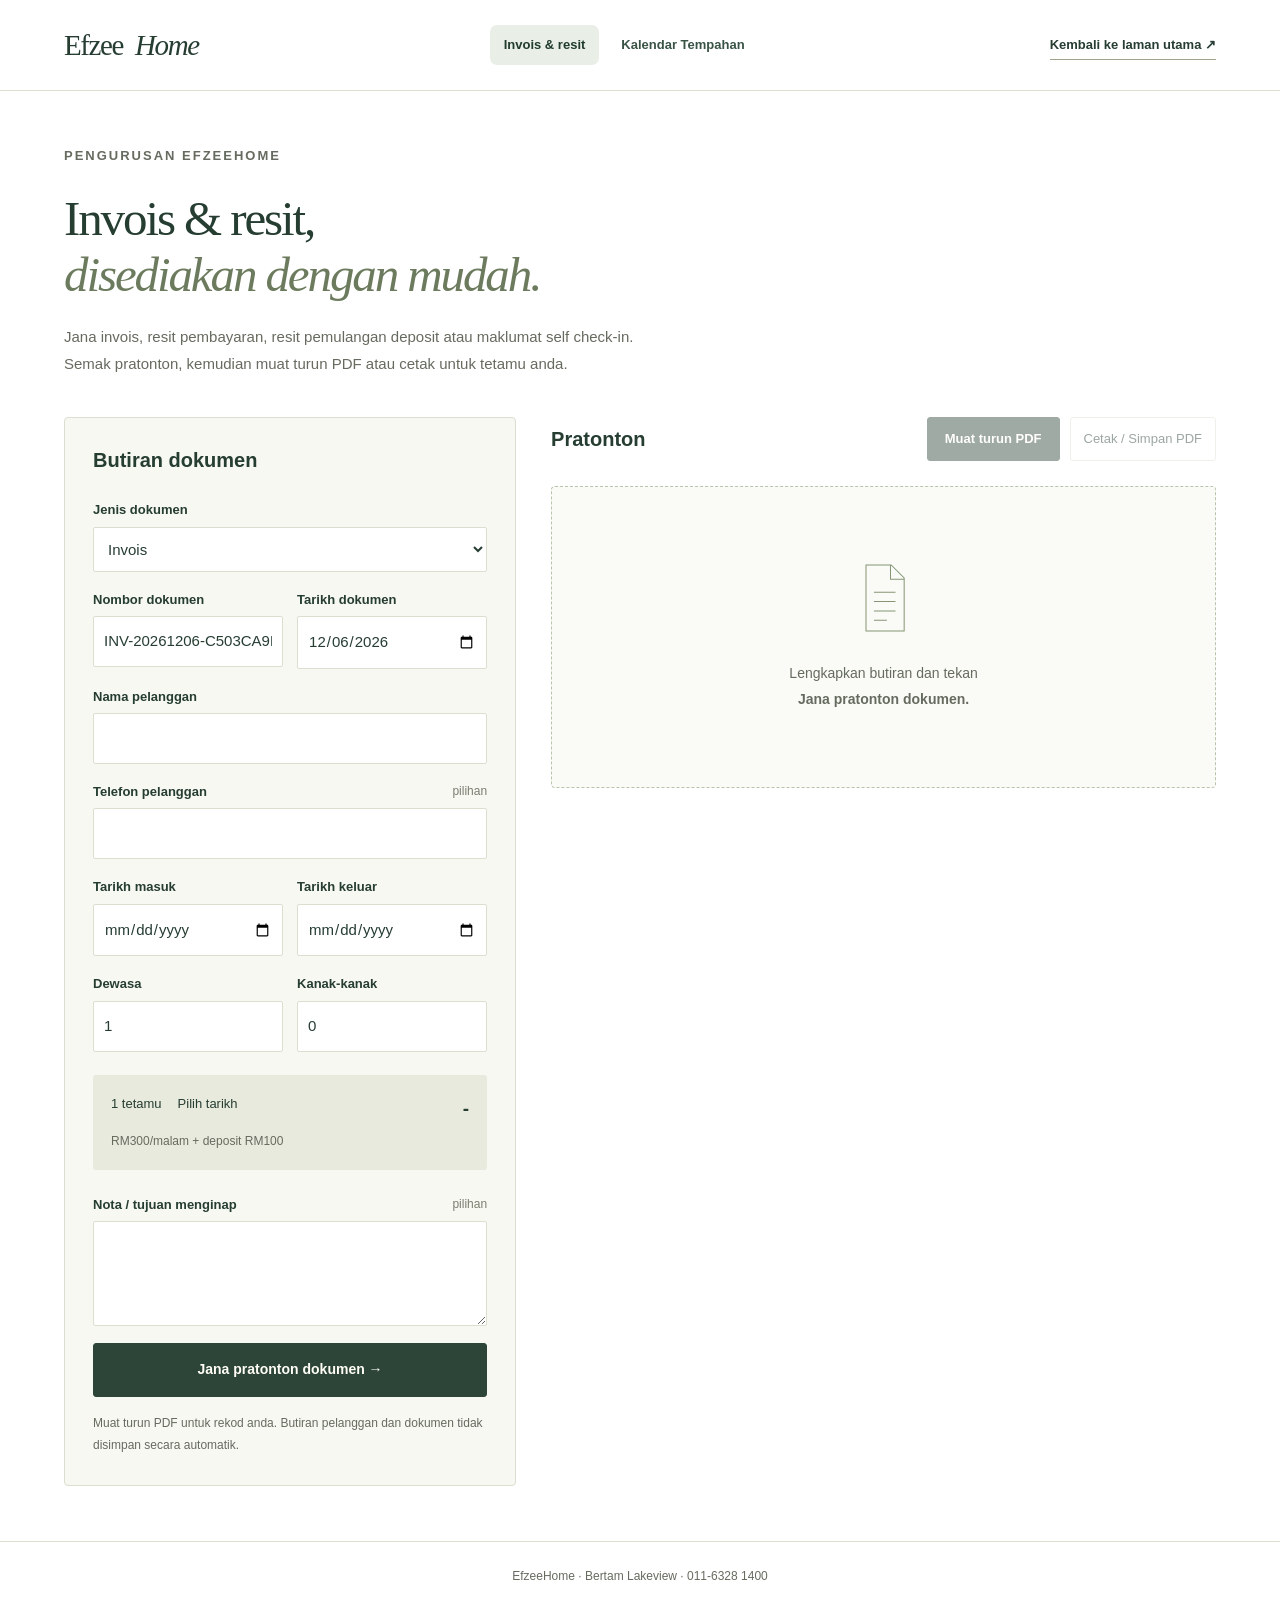
